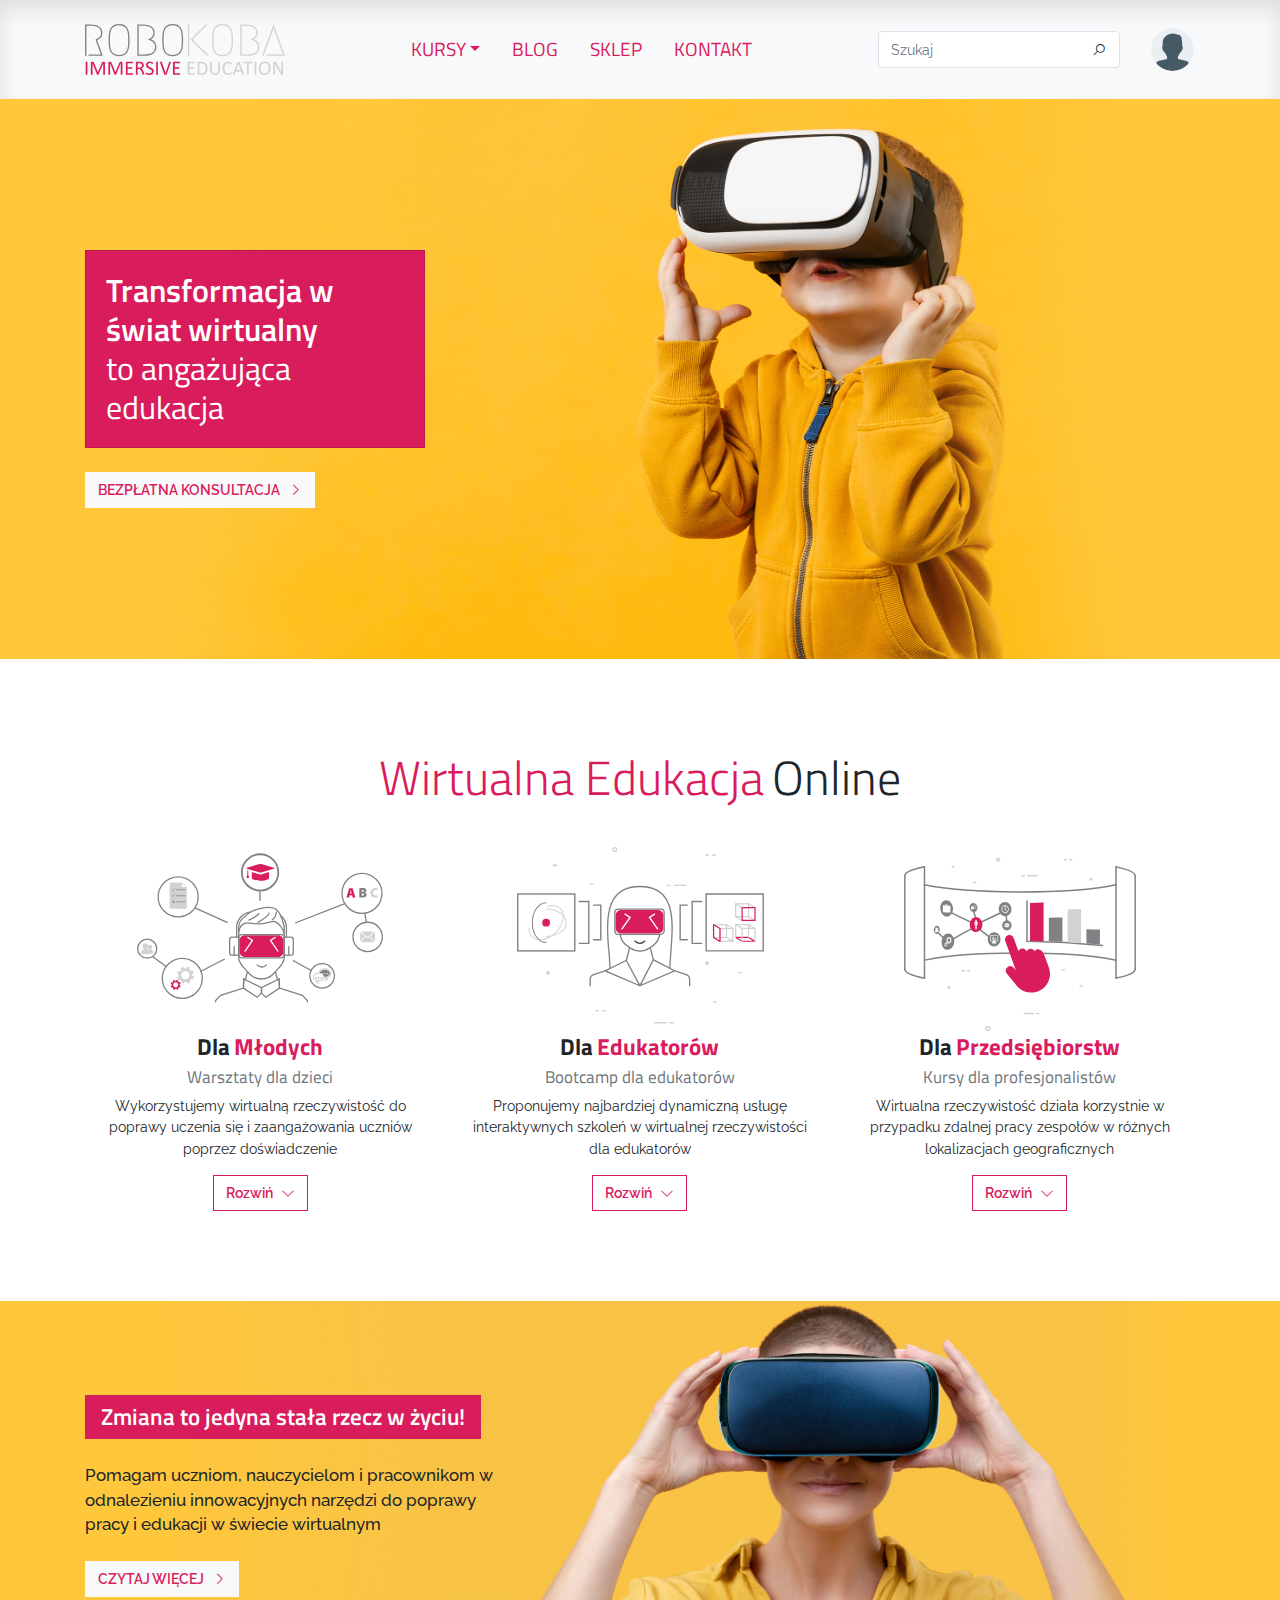
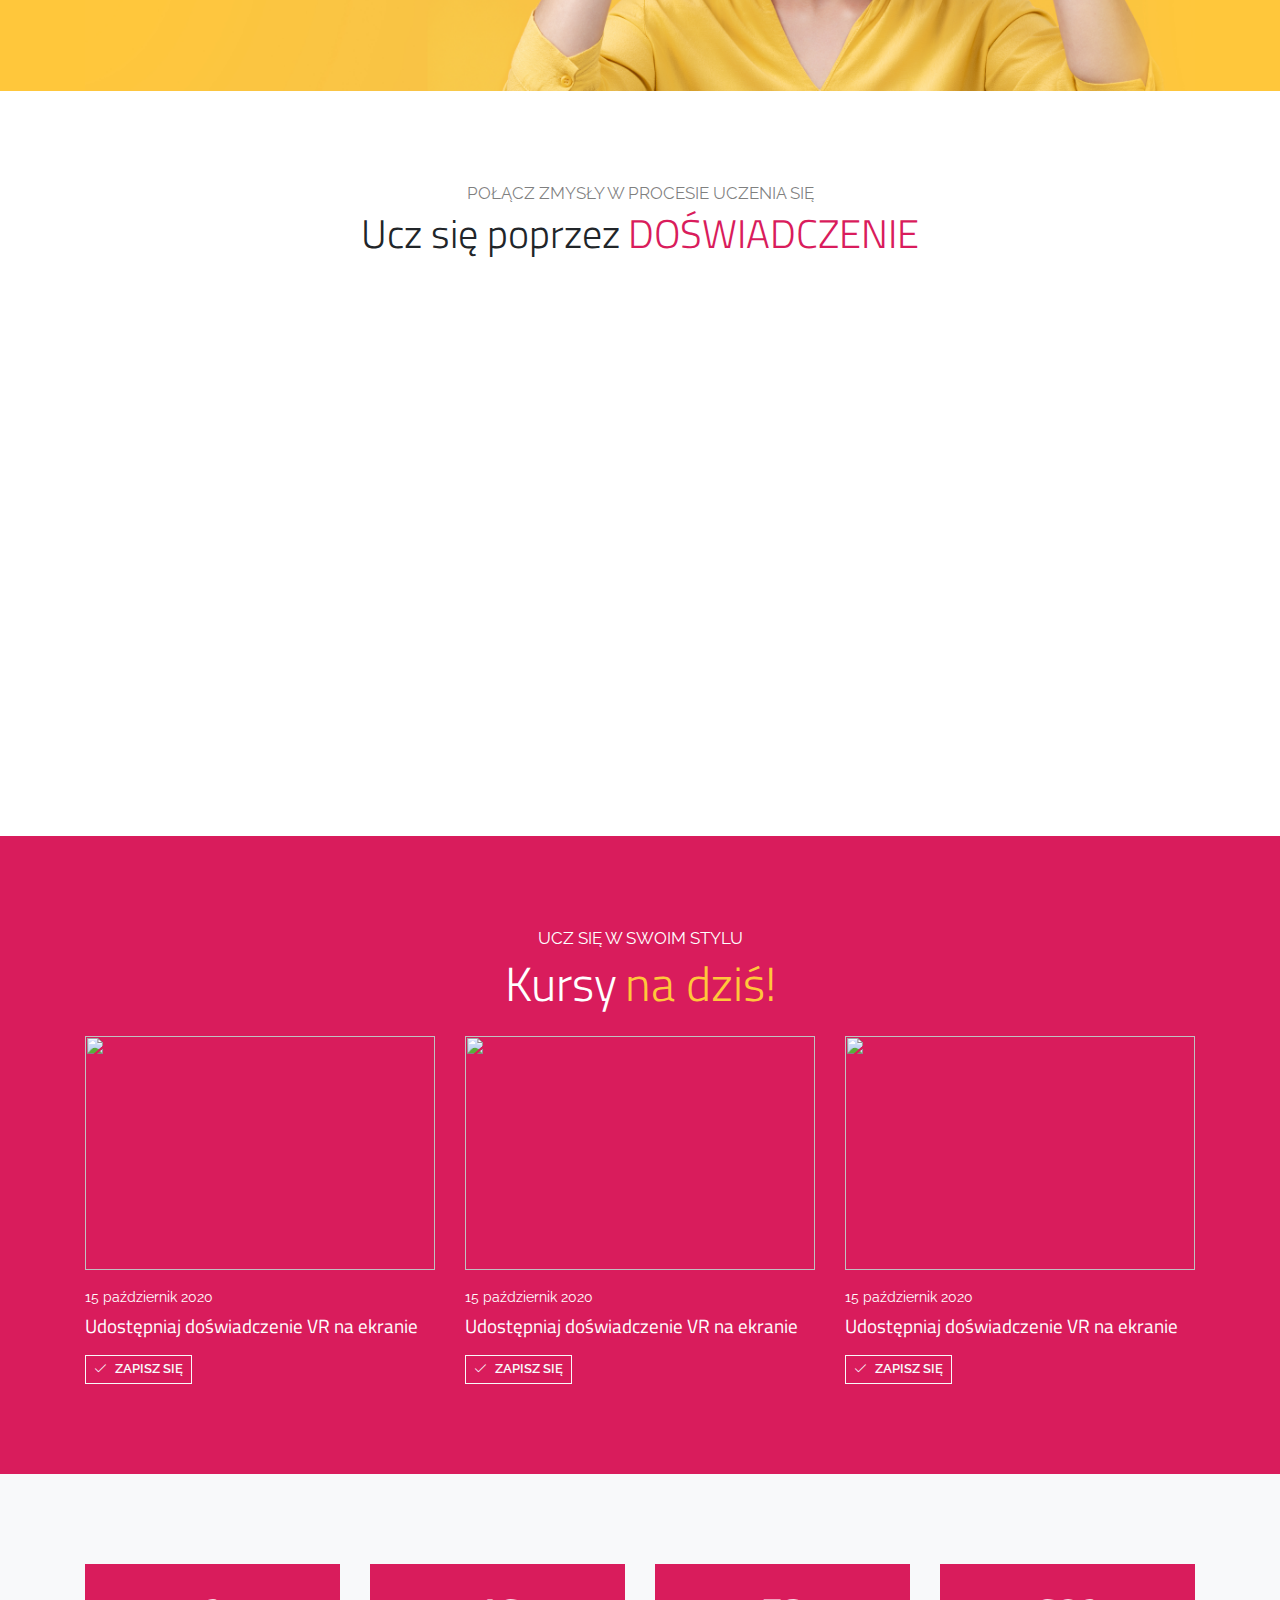
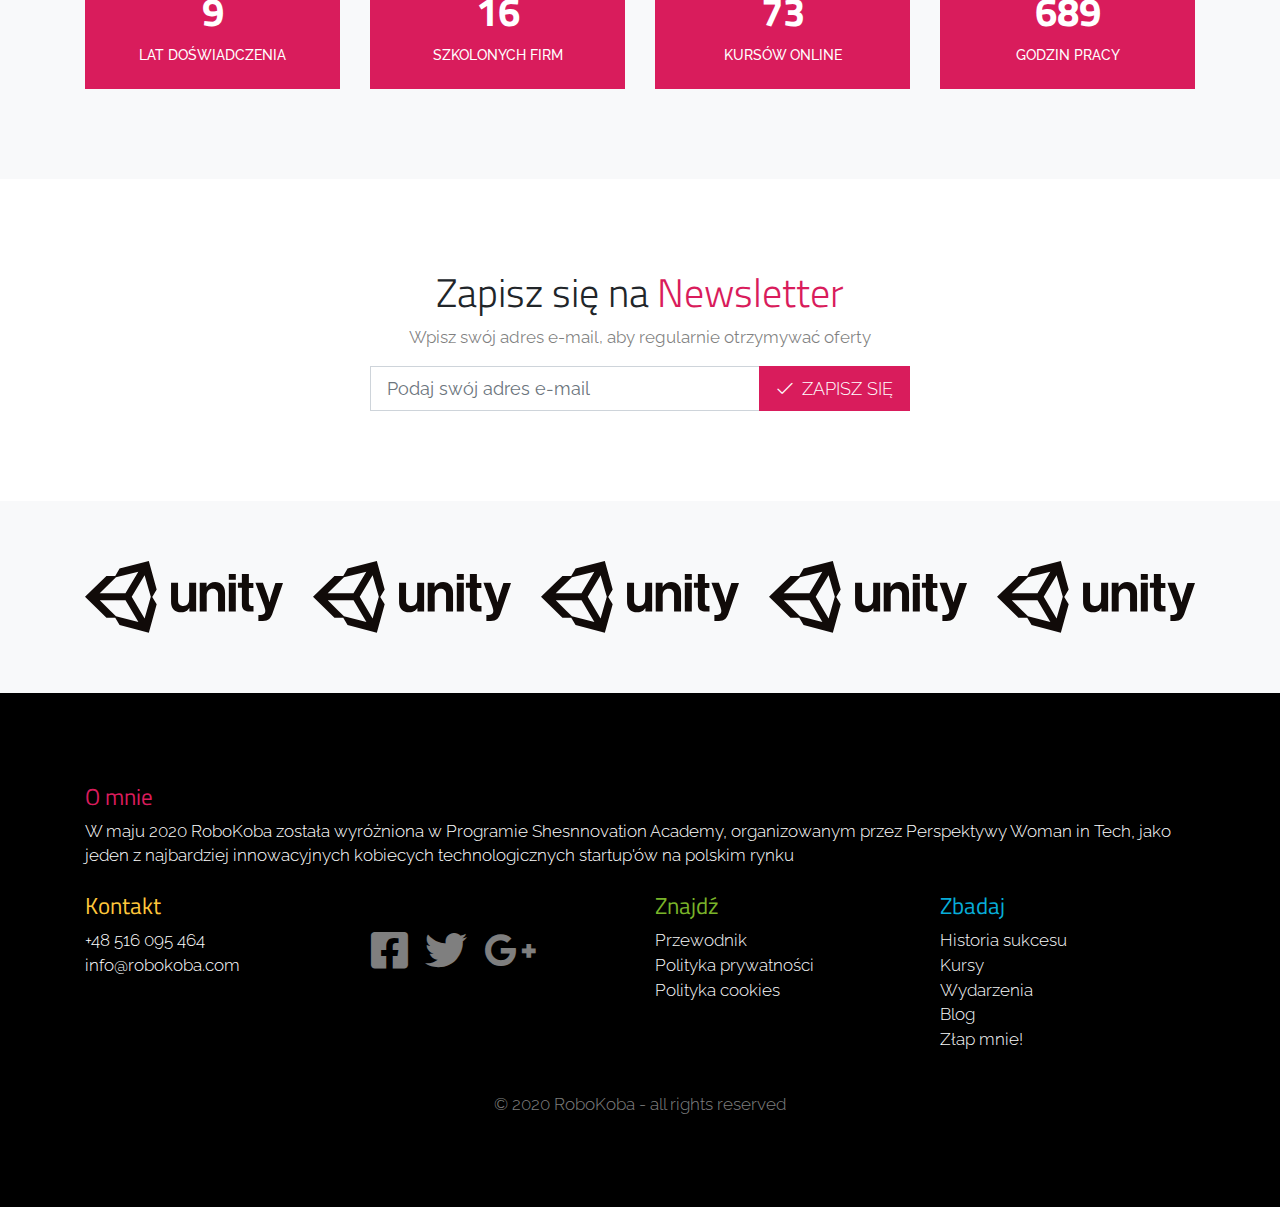
==== index.html @ be2b0169 "Update" ====
<!DOCTYPE html>
<html>

<head>
    <meta charset="utf-8">
    <meta name="viewport" content="width=device-width, initial-scale=1.0, shrink-to-fit=no">
    <title>Robo Koba</title>
    <link rel="stylesheet" href="assets/bootstrap/css/bootstrap.min.css">
    <link rel="stylesheet" href="https://fonts.googleapis.com/css?family=Raleway:100,100i,200,200i,300,300i,400,400i,500,500i,600,600i,700,700i,800,800i,900,900i&amp;subset=latin-ext">
    <link rel="stylesheet" href="https://fonts.googleapis.com/css?family=Titillium+Web:200,200i,300,300i,400,400i,600,600i,700,700i,900&amp;subset=latin-ext">
    <link rel="stylesheet" href="assets/fonts/fontawesome-all.min.css">
    <link rel="stylesheet" href="assets/fonts/line-awesome.min.css">
    <link rel="stylesheet" href="assets/css/styles.min.css">
</head>

<body>
    <div>
        <header>
            <div class="bg-light py-4" style="box-shadow: inset 0px 10px 20px 0px rgba(0,0,0,.1);">
                <div class="container">
                    <div class="row justify-content-between align-items-center">
                        <div class="col-auto"><a href="index.html"><img class="img-fluid width--200" src="assets/img/logo.svg"></a></div>
                        <div class="col-auto d-none d-lg-block">
                            <ul class="nav">
                                <li class="nav-item dropdown"><a class="dropdown-toggle nav-link text-uppercase h4 mb-0" data-toggle="dropdown" aria-expanded="false" href="#">Kursy</a>
                                    <div class="dropdown-menu" role="menu"><a class="dropdown-item" role="presentation" href="courses.html">Kursy online</a><a class="dropdown-item" role="presentation" href="events.html">Wydarzenia</a><a class="dropdown-item" role="presentation" href="page.html">Mentoring</a></div>
                                </li>
                                <li class="nav-item"><a class="nav-link text-uppercase h4 mb-0" href="blog.html">Blog</a></li>
                                <li class="nav-item"><a class="nav-link text-uppercase h4 mb-0" href="#">Sklep</a></li>
                                <li class="nav-item"><a class="nav-link text-uppercase h4 mb-0" href="page.html">Kontakt</a></li>
                            </ul>
                        </div>
                        <div class="col-auto d-none d-md-block">
                            <div class="d-flex align-items-center">
                                <form class="mr--30">
                                    <div class="input-group bg-white border rounded"><input class="form-control border-0 bg-transparent" type="text" placeholder="Szukaj">
                                        <div class="input-group-append"><button class="btn bg-transparent" type="button"><i class="la la-search"></i></button></div>
                                    </div>
                                </form><button class="btn p-0 ratio width--45 rounded-circle overflow-hidden" type="button"><span><img class="img-fluid" src="assets/img/icon-user-5.svg"></span></button></div>
                        </div>
                        <div class="col-auto d-lg-none"><button class="btn p-0" type="button"><i class="la la-bars" style="font-size: 32px;"></i></button></div>
                    </div>
                </div>
            </div>
        </header>
        <main>
            <div class="bg-warning">
                <div class="container">
                    <div class="d-flex align-items-center" id="bg__1" style="background: url(assets/img/AdobeStock_244798624.jpg) center / cover no-repeat;">
                        <div class="row w-100">
                            <div class="col-md-6 col-xl-4">
                                <div>
                                    <div class="card text-white bg-primary mb-4">
                                        <div class="card-body">
                                            <h1 class="d-flex flex-column card-title mb-0"><span class="font-weight--600">Transformacja w świat wirtualny</span><span class="font-weight--400">to angażująca edukacja</span></h1>
                                        </div>
                                    </div>
                                    <div><a class="btn btn-light text-uppercase text-primary font-weight--600" role="button" href="page.html"><span class="mr-2">BEZPŁATNA KONSULTACJA</span><i class="la la-angle-right"></i></a></div>
                                </div>
                            </div>
                        </div>
                    </div>
                </div>
            </div>
            <div class="py--90">
                <div class="container">
                    <h1 class="display-3 text-center mb-4"><span class="text-primary mr-2">Wirtualna Edukacja</span><span>Online</span></h1>
                    <div class="row justify-content-center">
                        <div class="col-sm-8 col-md-6 col-lg-4">
                            <div class="card border-0">
                                <div class="d-flex justify-content-center align-items-center"><img class="img-fluid width--270" src="assets/img/icon-youth.svg"></div>
                                <div class="card-body p-0">
                                    <h3 class="text-center card-title font-weight-bold"><span class="mr-1">Dla</span><span class="text-primary">Młodych</span></h3>
                                    <h5 class="text-center text-muted card-subtitle mb-2">Warsztaty dla dzieci</h5>
                                    <p class="text-center card-text">Wykorzystujemy wirtualną rzeczywistość do poprawy uczenia się i zaangażowania uczniów poprzez doświadczenie</p>
                                    <div class="d-flex justify-content-center"><a class="btn btn-outline-primary font-weight--600" role="button" href="page.html"><span class="mr-2">Rozwiń</span><i class="la la-angle-down"></i></a></div>
                                </div>
                            </div>
                        </div>
                        <div class="col-sm-8 col-md-6 col-lg-4">
                            <div class="card border-0">
                                <div class="d-flex justify-content-center align-items-center"><img class="img-fluid width--270" src="assets/img/icon-education.svg"></div>
                                <div class="card-body p-0">
                                    <h3 class="text-center card-title font-weight-bold"><span class="mr-1">Dla</span><span class="text-primary">Edukatorów</span></h3>
                                    <h5 class="text-center text-muted card-subtitle mb-2">Bootcamp dla edukatorów</h5>
                                    <p class="text-center card-text">Proponujemy najbardziej dynamiczną usługę interaktywnych szkoleń w wirtualnej rzeczywistości dla edukatorów</p>
                                    <div class="d-flex justify-content-center"><a class="btn btn-outline-primary font-weight--600" role="button" href="page.html"><span class="mr-2">Rozwiń</span><i class="la la-angle-down"></i></a></div>
                                </div>
                            </div>
                        </div>
                        <div class="col-sm-8 col-md-6 col-lg-4">
                            <div class="card border-0">
                                <div class="d-flex justify-content-center align-items-center"><img class="img-fluid width--270" src="assets/img/icon-business.svg"></div>
                                <div class="card-body p-0">
                                    <h3 class="text-center card-title font-weight-bold"><span class="mr-1">Dla</span><span class="text-primary">Przedsiębiorstw</span></h3>
                                    <h5 class="text-center text-muted card-subtitle mb-2">Kursy dla profesjonalistów</h5>
                                    <p class="text-center card-text">Wirtualna rzeczywistość działa korzystnie w przypadku zdalnej pracy zespołów w różnych lokalizacjach geograficznych</p>
                                    <div class="d-flex justify-content-center"><a class="btn btn-outline-primary font-weight--600" role="button" href="page.html"><span class="mr-2">Rozwiń</span><i class="la la-angle-down"></i></a></div>
                                </div>
                            </div>
                        </div>
                    </div>
                </div>
            </div>
            <div class="bg-warning">
                <div class="container">
                    <div class="d-flex align-items-center" id="bg__2" style="background: url(assets/img/AdobeStock_266136611.jpg) center / cover no-repeat;">
                        <div class="row w-100">
                            <div class="col-sm-8 col-md-6 col-xl-5">
                                <div class="d-flex flex-column justify-content-start">
                                    <h3 class="mb-4"><span class="text-white bg-primary d-inline-block font-weight--600 py-2 px-3">Zmiana to jedyna stała rzecz w życiu!</span></h3>
                                    <p class="lead mb-4 font-weight--500">Pomagam uczniom, nauczycielom i pracownikom w odnalezieniu innowacyjnych narzędzi do poprawy pracy i edukacji w świecie wirtualnym</p>
                                    <div><a class="btn btn-light text-uppercase text-primary font-weight--600" role="button" href="page.html"><span class="mr-2">CZYTAJ WIĘCEJ</span><i class="la la-angle-right"></i></a></div>
                                </div>
                            </div>
                        </div>
                    </div>
                </div>
            </div>
            <div class="py--90">
                <div class="container">
                    <p class="lead text-uppercase text-center text-black-50 font-weight-normal mb-1">Połącz zmysły w procesie uczenia się</p>
                    <h1 class="display-4 text-center d-flex d-md-inline-block flex-column mb-4 w-100"><span class="mr-2">Ucz się poprzez</span><span class="text-uppercase text-primary">doświadczenie</span></h1>
                    <div class="row justify-content-center">
                        <div class="col-lg-9">
                            <div class="ratio ratio-16-9">
                                <div><iframe allowfullscreen="" frameborder="0" src="https://www.youtube.com/embed/cmZ-4BsCoIA" width="1920" height="1080"></iframe></div>
                            </div>
                        </div>
                    </div>
                </div>
            </div>
            <div class="text-white bg-primary py--90">
                <div class="container">
                    <p class="lead text-uppercase text-center font-weight-normal mb-1">Ucz się w swoim stylu</p>
                    <h1 class="display-3 text-center mb-4"><span class="mr-2">Kursy</span><span class="text-warning">na dziś!</span></h1>
                    <div class="row justify-content-center">
                        <div class="col-sm-8 col-md-6 col-lg-4">
                            <div class="card bg-transparent border-0">
                                <div class="ratio ratio-3-2 mb-3">
                                    <div><img class="img-fluid" src="https://as2.ftcdn.net/jpg/02/02/72/99/500_F_202729919_CB8ozlzptLyM5YU0e9Z8zBAMeYzCT5oV.jpg"></div>
                                </div>
                                <div class="card-body p-0">
                                    <p class="card-text mb-2">15 październik 2020</p>
                                    <h4 class="card-title mb-3">Udostępniaj doświadczenie VR na ekranie</h4>
                                    <div><a class="btn btn-outline-light btn-sm text-uppercase font-weight--600" role="button" href="course.html"><i class="la la-check mr-2"></i><span>ZAPISZ SIĘ</span></a></div>
                                </div>
                            </div>
                        </div>
                        <div class="col-sm-8 col-md-6 col-lg-4">
                            <div class="card bg-transparent border-0">
                                <div class="ratio ratio-3-2 mb-3">
                                    <div><img class="img-fluid" src="https://as2.ftcdn.net/jpg/02/02/72/99/500_F_202729919_CB8ozlzptLyM5YU0e9Z8zBAMeYzCT5oV.jpg"></div>
                                </div>
                                <div class="card-body p-0">
                                    <p class="card-text mb-2">15 październik 2020</p>
                                    <h4 class="card-title mb-3">Udostępniaj doświadczenie VR na ekranie</h4>
                                    <div><a class="btn btn-outline-light btn-sm text-uppercase font-weight--600" role="button" href="course.html"><i class="la la-check mr-2"></i><span>ZAPISZ SIĘ</span></a></div>
                                </div>
                            </div>
                        </div>
                        <div class="col-sm-8 col-md-6 col-lg-4">
                            <div class="card bg-transparent border-0">
                                <div class="ratio ratio-3-2 mb-3">
                                    <div><img class="img-fluid" src="https://as2.ftcdn.net/jpg/02/02/72/99/500_F_202729919_CB8ozlzptLyM5YU0e9Z8zBAMeYzCT5oV.jpg"></div>
                                </div>
                                <div class="card-body p-0">
                                    <p class="card-text mb-2">15 październik 2020</p>
                                    <h4 class="card-title mb-3">Udostępniaj doświadczenie VR na ekranie</h4>
                                    <div><a class="btn btn-outline-light btn-sm text-uppercase font-weight--600" role="button" href="course.html"><i class="la la-check mr-2"></i><span>ZAPISZ SIĘ</span></a></div>
                                </div>
                            </div>
                        </div>
                    </div>
                </div>
            </div>
            <div class="text-uppercase bg-light py--90">
                <div class="container">
                    <div class="row align-items-baseline">
                        <div class="col-sm-6 col-lg-3">
                            <p class="bg-primary border-white d-flex flex-column align-items-center mb-0 p-4"><span class="text-white h1 display-4 font-weight-bold">9</span><span class="text-uppercase text-white font-weight--500">lat doświadczenia</span></p>
                        </div>
                        <div class="col-sm-6 col-lg-3">
                            <p class="bg-primary border-white d-flex flex-column align-items-center mb-0 p-4"><span class="text-white h1 display-4 font-weight-bold">16</span><span class="text-uppercase text-white font-weight--500">szkolonych firm</span></p>
                        </div>
                        <div class="col-sm-6 col-lg-3">
                            <p class="bg-primary border-white d-flex flex-column align-items-center mb-0 p-4"><span class="text-white h1 display-4 font-weight-bold">73</span><span class="text-uppercase text-white font-weight--500">kursów online</span></p>
                        </div>
                        <div class="col-sm-6 col-lg-3">
                            <p class="bg-primary border-white d-flex flex-column align-items-center mb-0 p-4"><span class="text-white h1 display-4 font-weight-bold">689</span><span class="text-uppercase text-white font-weight--500">godzin pracy</span></p>
                        </div>
                    </div>
                </div>
            </div>
            <div class="py--90">
                <div class="container">
                    <h1 class="display-4 text-center mb-2"><span class="mr-2">Zapisz się na</span><span class="text-primary">Newsletter</span></h1>
                    <p class="lead text-center text-black-50 font-weight-normal mb-3">Wpisz swój adres e-mail, aby regularnie otrzymywać oferty</p>
                    <div class="row justify-content-center">
                        <div class="col-md-8 col-lg-6">
                            <form class="form-inline">
                                <div class="input-group input-group-lg w-100"><input class="form-control" type="email" placeholder="Podaj swój adres e-mail">
                                    <div class="input-group-append"><a class="btn btn-primary btn-lg text-uppercase font-weight-light mb-0" role="button" href="course.html"><i class="la la-check mr-2"></i><span>Zapisz się</span></a></div>
                                </div>
                            </form>
                        </div>
                    </div>
                </div>
            </div>
            <div class="bg-light py--60">
                <div class="container">
                    <div class="row row-cols-xl-5 justify-content-center">
                        <div class="col-sm-6 col-md-4 col-lg-3"><img class="img-fluid" src="assets/img/logo-unity.svg"></div>
                        <div class="col-sm-6 col-md-4 col-lg-3"><img class="img-fluid" src="assets/img/logo-unity.svg"></div>
                        <div class="col-sm-6 col-md-4 col-lg-3"><img class="img-fluid" src="assets/img/logo-unity.svg"></div>
                        <div class="col-sm-6 col-md-4 col-lg-3"><img class="img-fluid" src="assets/img/logo-unity.svg"></div>
                        <div class="col-sm-6 col-md-4 col-lg-3"><img class="img-fluid" src="assets/img/logo-unity.svg"></div>
                    </div>
                </div>
            </div>
        </main>
        <footer>
            <div class="text-white py--90 bg--black">
                <div class="container">
                    <h3 class="text-primary">O mnie</h3>
                    <p class="lead mb-4">W maju 2020 RoboKoba została wyróżniona w Programie Shesnnovation Academy, organizowanym przez Perspektywy Woman in Tech, jako jeden z najbardziej innowacyjnych kobiecych technologicznych startup'ów na polskim rynku</p>
                    <div class="row mb-4">
                        <div class="col-lg-6">
                            <h3 class="text-warning">Kontakt</h3>
                            <div class="row">
                                <div class="col-sm-6">
                                    <ul class="list-unstyled lead">
                                        <li>+48 516 095 464</li>
                                        <li>info@robokoba.com</li>
                                    </ul>
                                </div>
                                <div class="col-sm-6">
                                    <div class="btn-group" role="group"><button class="btn text-white-50 p-0 mr-3" type="button"><i class="fab fa-facebook-square" style="font-size: 42px;height: 18px;"></i></button><button class="btn text-white-50 p-0 mr-3" type="button"><i class="fab fa-twitter" style="font-size: 42px;height: 18px;"></i></button>
                                        <button
                                            class="btn text-white-50 p-0 mr-3" type="button"><i class="fab fa-google-plus-g" style="font-size: 42px;height: 18px;"></i></button>
                                    </div>
                                </div>
                            </div>
                        </div>
                        <div class="col-sm-6 col-lg-3">
                            <h3 class="text-success">Znajdź</h3>
                            <ul class="list-unstyled lead">
                                <li><a class="text-light" href="page.html">Przewodnik</a></li>
                                <li><a class="text-light" href="page.html">Polityka prywatności</a></li>
                                <li><a class="text-light" href="page.html">Polityka cookies</a></li>
                            </ul>
                        </div>
                        <div class="col-sm-6 col-lg-3">
                            <h3 class="text-info">Zbadaj</h3>
                            <ul class="list-unstyled lead">
                                <li><a class="text-light" href="page.html">Historia sukcesu</a></li>
                                <li><a class="text-light" href="courses.html">Kursy</a></li>
                                <li><a class="text-light" href="events.html">Wydarzenia</a></li>
                                <li><a class="text-light" href="blog.html">Blog</a></li>
                                <li><a class="text-light" href="page.html">Złap mnie!</a></li>
                            </ul>
                        </div>
                    </div>
                    <p class="lead text-center text-white-50 mb-0">© 2020 RoboKoba - all rights reserved</p>
                </div>
            </div>
        </footer>
    </div>
    <script src="assets/js/jquery.min.js"></script>
    <script src="assets/bootstrap/js/bootstrap.min.js"></script>
    <script src="assets/js/script.min.js"></script>
</body>

</html>
---- assets/fonts/line-awesome.min.css ----
/*!
 *  Line Awesome 1.1.0 by @icons_8 - https://icons8.com/line-awesome
 *  License - https://icons8.com/good-boy-license/ (Font: SIL OFL 1.1, CSS: MIT License)
 *
 * Made with love by Icons8 [ https://icons8.com/ ] using FontCustom [ https://github.com/FontCustom/fontcustom ]
 *
 * Contacts:
 *    [ https://icons8.com/contact ]
 *
 * Follow Icon8 on
 *    Twitter [ https://twitter.com/icons_8 ]
 *    Facebook [ https://www.facebook.com/Icons8 ]
 *    Google+ [ https://plus.google.com/+Icons8 ]
 *    GitHub [ https://github.com/icons8 ]
 */.la,.la-stack{display:inline-block}.la-fw,.la-li{text-align:center}@font-face{font-family:LineAwesome;src:url(../fonts/line-awesome.eot?v=1.1.);src:url(../fonts/line-awesome.eot??v=1.1.#iefix) format("embedded-opentype"),url(../fonts/line-awesome.woff2?v=1.1.) format("woff2"),url(../fonts/line-awesome.woff?v=1.1.) format("woff"),url(../fonts/line-awesome.ttf?v=1.1.) format("truetype"),url(../fonts/line-awesome.svg?v=1.1.#fa) format("svg");font-weight:400;font-style:normal}@media screen and (-webkit-min-device-pixel-ratio:0){@font-face{font-family:LineAwesome;src:url(../fonts/line-awesome.svg?v=1.1.#fa) format("svg")}}.la{font:normal normal normal 16px/1 LineAwesome;font-size:inherit;text-decoration:inherit;text-rendering:optimizeLegibility;text-transform:none;-moz-osx-font-smoothing:grayscale;-webkit-font-smoothing:antialiased;font-smoothing:antialiased}.la-lg{font-size:1.33333333em;line-height:.75em;vertical-align:-15%}.la-2x{font-size:2em}.la-3x{font-size:3em}.la-4x{font-size:4em}.la-5x{font-size:5em}.la-fw{width:1.28571429em}.la-ul{padding-left:0;margin-left:2.14285714em;list-style-type:none}.la-ul>li{position:relative}.la-li{position:absolute;left:-2.14285714em;width:2.14285714em;top:.14285714em}.la-li.la-lg{left:-1.85714286em}.la-border{padding:.2em .25em .15em;border:.08em solid #eee;border-radius:.1em}.pull-right{float:right}.pull-left{float:left}.li.pull-left{margin-right:.3em}.li.pull-right{margin-left:.3em}.la-spin{-webkit-animation:fa-spin 2s infinite linear;animation:fa-spin 2s infinite linear}@-webkit-keyframes fa-spin{0%{-webkit-transform:rotate(0);transform:rotate(0)}100%{-webkit-transform:rotate(359deg);transform:rotate(359deg)}}@keyframes fa-spin{0%{-webkit-transform:rotate(0);transform:rotate(0)}100%{-webkit-transform:rotate(359deg);transform:rotate(359deg)}}.la-rotate-90{filter:progid:DXImageTransform.Microsoft.BasicImage(rotation=1);-webkit-transform:rotate(90deg);-ms-transform:rotate(90deg);transform:rotate(90deg)}.la-rotate-180{filter:progid:DXImageTransform.Microsoft.BasicImage(rotation=2);-webkit-transform:rotate(180deg);-ms-transform:rotate(180deg);transform:rotate(180deg)}.la-rotate-270{filter:progid:DXImageTransform.Microsoft.BasicImage(rotation=3);-webkit-transform:rotate(270deg);-ms-transform:rotate(270deg);transform:rotate(270deg)}.la-flip-horizontal{filter:progid:DXImageTransform.Microsoft.BasicImage(rotation=0, mirror=1);-webkit-transform:scale(-1,1);-ms-transform:scale(-1,1);transform:scale(-1,1)}.la-flip-vertical{filter:progid:DXImageTransform.Microsoft.BasicImage(rotation=2, mirror=1);-webkit-transform:scale(1,-1);-ms-transform:scale(1,-1);transform:scale(1,-1)}:root .la-flip-horizontal,:root .la-flip-vertical,:root .la-rotate-180,:root .la-rotate-270,:root .la-rotate-90{filter:none}.la-stack{position:relative;width:2em;height:2em;line-height:2em;vertical-align:middle}.la-stack-1x,.la-stack-2x{position:absolute;left:0;width:100%;text-align:center}.la-stack-1x{line-height:inherit}.la-stack-2x{font-size:2em}.la-inverse{color:#fff}.la-500px:before{content:"\f100"}.la-adjust:before{content:"\f101"}.la-adn:before{content:"\f102"}.la-align-center:before{content:"\f103"}.la-align-justify:before{content:"\f104"}.la-align-left:before{content:"\f105"}.la-align-right:before{content:"\f106"}.la-amazon:before{content:"\f107"}.la-ambulance:before{content:"\f108"}.la-anchor:before{content:"\f109"}.la-android:before{content:"\f10a"}.la-angellist:before{content:"\f10b"}.la-angle-double-down:before{content:"\f10c"}.la-angle-double-left:before{content:"\f10d"}.la-angle-double-right:before{content:"\f10e"}.la-angle-double-up:before{content:"\f10f"}.la-angle-down:before{content:"\f110"}.la-angle-left:before{content:"\f111"}.la-angle-right:before{content:"\f112"}.la-angle-up:before{content:"\f113"}.la-apple:before{content:"\f114"}.la-archive:before{content:"\f115"}.la-area-chart:before{content:"\f116"}.la-arrow-circle-down:before{content:"\f117"}.la-arrow-circle-left:before{content:"\f118"}.la-arrow-circle-o-down:before{content:"\f119"}.la-arrow-circle-o-left:before{content:"\f11a"}.la-arrow-circle-o-right:before{content:"\f11b"}.la-arrow-circle-o-up:before{content:"\f11c"}.la-arrow-circle-right:before{content:"\f11d"}.la-arrow-circle-up:before{content:"\f11e"}.la-arrow-down:before{content:"\f11f"}.la-arrow-left:before{content:"\f120"}.la-arrow-right:before{content:"\f121"}.la-arrow-up:before{content:"\f122"}.la-arrows:before{content:"\f123"}.la-arrows-alt:before{content:"\f124"}.la-arrows-h:before{content:"\f125"}.la-arrows-v:before{content:"\f126"}.la-asterisk:before{content:"\f127"}.la-at:before{content:"\f128"}.la-automobile:before{content:"\f129"}.la-backward:before{content:"\f12a"}.la-balance-scale:before{content:"\f12b"}.la-ban:before{content:"\f12c"}.la-bank:before{content:"\f12d"}.la-bar-chart:before{content:"\f12e"}.la-bar-chart-o:before{content:"\f12f"}.la-barcode:before{content:"\f130"}.la-bars:before{content:"\f131"}.la-battery-0:before{content:"\f132"}.la-battery-1:before{content:"\f133"}.la-battery-2:before{content:"\f134"}.la-battery-3:before{content:"\f135"}.la-battery-4:before{content:"\f136"}.la-battery-empty:before{content:"\f137"}.la-battery-full:before{content:"\f138"}.la-battery-half:before{content:"\f139"}.la-battery-quarter:before{content:"\f13a"}.la-battery-three-quarters:before{content:"\f13b"}.la-bed:before{content:"\f13c"}.la-beer:before{content:"\f13d"}.la-behance:before{content:"\f13e"}.la-behance-square:before{content:"\f13f"}.la-bell:before{content:"\f140"}.la-bell-o:before{content:"\f141"}.la-bell-slash:before{content:"\f142"}.la-bell-slash-o:before{content:"\f143"}.la-bicycle:before{content:"\f144"}.la-binoculars:before{content:"\f145"}.la-birthday-cake:before{content:"\f146"}.la-bitbucket:before{content:"\f147"}.la-bitbucket-square:before{content:"\f148"}.la-bitcoin:before{content:"\f149"}.la-black-tie:before{content:"\f14a"}.la-bold:before{content:"\f14b"}.la-bolt:before{content:"\f14c"}.la-bomb:before{content:"\f14d"}.la-book:before{content:"\f14e"}.la-bookmark:before{content:"\f14f"}.la-bookmark-o:before{content:"\f150"}.la-briefcase:before{content:"\f151"}.la-btc:before{content:"\f152"}.la-bug:before{content:"\f153"}.la-building:before{content:"\f154"}.la-building-o:before{content:"\f155"}.la-bullhorn:before{content:"\f156"}.la-bullseye:before{content:"\f157"}.la-bus:before{content:"\f158"}.la-buysellads:before{content:"\f159"}.la-cab:before{content:"\f15a"}.la-calculator:before{content:"\f15b"}.la-calendar:before{content:"\f15c"}.la-calendar-check-o:before{content:"\f15d"}.la-calendar-minus-o:before{content:"\f15e"}.la-calendar-o:before{content:"\f15f"}.la-calendar-plus-o:before{content:"\f160"}.la-calendar-times-o:before{content:"\f161"}.la-camera:before{content:"\f162"}.la-camera-retro:before{content:"\f163"}.la-car:before{content:"\f164"}.la-caret-down:before{content:"\f165"}.la-caret-left:before{content:"\f166"}.la-caret-right:before{content:"\f167"}.la-caret-square-o-down:before,.la-toggle-down:before{content:"\f168"}.la-caret-square-o-left:before,.la-toggle-left:before{content:"\f169"}.la-caret-square-o-right:before,.la-toggle-right:before{content:"\f16a"}.la-caret-square-o-up:before,.la-toggle-up:before{content:"\f16b"}.la-caret-up:before{content:"\f16c"}.la-cart-arrow-down:before{content:"\f16d"}.la-cart-plus:before{content:"\f16e"}.la-cc:before{content:"\f16f"}.la-cc-amex:before{content:"\f170"}.la-cc-diners-club:before{content:"\f171"}.la-cc-discover:before{content:"\f172"}.la-cc-jcb:before{content:"\f173"}.la-cc-mastercard:before{content:"\f174"}.la-cc-paypal:before{content:"\f175"}.la-cc-stripe:before{content:"\f176"}.la-cc-visa:before{content:"\f177"}.la-certificate:before{content:"\f178"}.la-chain:before{content:"\f179"}.la-chain-broken:before{content:"\f17a"}.la-check:before{content:"\f17b"}.la-check-circle:before{content:"\f17c"}.la-check-circle-o:before{content:"\f17d"}.la-check-square:before{content:"\f17e"}.la-check-square-o:before{content:"\f17f"}.la-chevron-circle-down:before{content:"\f180"}.la-chevron-circle-left:before{content:"\f181"}.la-chevron-circle-right:before{content:"\f182"}.la-chevron-circle-up:before{content:"\f183"}.la-chevron-down:before{content:"\f184"}.la-chevron-left:before{content:"\f185"}.la-chevron-right:before{content:"\f186"}.la-chevron-up:before{content:"\f187"}.la-child:before{content:"\f188"}.la-chrome:before{content:"\f189"}.la-circle:before{content:"\f18a"}.la-circle-o:before{content:"\f18b"}.la-circle-o-notch:before{content:"\f18c"}.la-circle-thin:before{content:"\f18d"}.la-clipboard:before{content:"\f18e"}.la-clock-o:before{content:"\f18f"}.la-clone:before{content:"\f190"}.la-close:before{content:"\f191"}.la-cloud:before{content:"\f192"}.la-cloud-download:before{content:"\f193"}.la-cloud-upload:before{content:"\f194"}.la-cny:before{content:"\f195"}.la-code:before{content:"\f196"}.la-code-fork:before{content:"\f197"}.la-codepen:before{content:"\f198"}.la-coffee:before{content:"\f199"}.la-cog:before{content:"\f19a"}.la-cogs:before{content:"\f19b"}.la-columns:before{content:"\f19c"}.la-comment:before{content:"\f19d"}.la-comment-o:before{content:"\f19e"}.la-commenting:before{content:"\f19f"}.la-commenting-o:before{content:"\f1a0"}.la-comments:before{content:"\f1a1"}.la-comments-o:before{content:"\f1a2"}.la-compass:before{content:"\f1a3"}.la-compress:before{content:"\f1a4"}.la-connectdevelop:before{content:"\f1a5"}.la-contao:before{content:"\f1a6"}.la-copy:before{content:"\f1a7"}.la-copyright:before{content:"\f1a8"}.la-creative-commons:before{content:"\f1a9"}.la-credit-card:before{content:"\f1aa"}.la-crop:before{content:"\f1ab"}.la-crosshairs:before{content:"\f1ac"}.la-css3:before{content:"\f1ad"}.la-cube:before{content:"\f1ae"}.la-cubes:before{content:"\f1af"}.la-cut:before{content:"\f1b0"}.la-cutlery:before{content:"\f1b1"}.la-dashboard:before{content:"\f1b2"}.la-dashcube:before{content:"\f1b3"}.la-database:before{content:"\f1b4"}.la-dedent:before{content:"\f1b5"}.la-delicious:before{content:"\f1b6"}.la-desktop:before{content:"\f1b7"}.la-deviantart:before{content:"\f1b8"}.la-diamond:before{content:"\f1b9"}.la-digg:before{content:"\f1ba"}.la-dollar:before{content:"\f1bb"}.la-dot-circle-o:before{content:"\f1bc"}.la-download:before{content:"\f1bd"}.la-dribbble:before{content:"\f1be"}.la-dropbox:before{content:"\f1bf"}.la-drupal:before{content:"\f1c0"}.la-edit:before{content:"\f1c1"}.la-eject:before{content:"\f1c2"}.la-ellipsis-h:before{content:"\f1c3"}.la-ellipsis-v:before{content:"\f1c4"}.la-empire:before,.la-ge:before{content:"\f1c5"}.la-envelope:before{content:"\f1c6"}.la-envelope-o:before{content:"\f1c7"}.la-envelope-square:before{content:"\f1c8"}.la-eraser:before{content:"\f1c9"}.la-eur:before{content:"\f1ca"}.la-euro:before{content:"\f1cb"}.la-exchange:before{content:"\f1cc"}.la-exclamation:before{content:"\f1cd"}.la-exclamation-circle:before{content:"\f1ce"}.la-exclamation-triangle:before{content:"\f1cf"}.la-expand:before{content:"\f1d0"}.la-expeditedssl:before{content:"\f1d1"}.la-external-link:before{content:"\f1d2"}.la-external-link-square:before{content:"\f1d3"}.la-eye:before{content:"\f1d4"}.la-eye-slash:before{content:"\f1d5"}.la-eyedropper:before{content:"\f1d6"}.la-facebook-f:before,.la-facebook:before{content:"\f1d7"}.la-facebook-official:before{content:"\f1d8"}.la-facebook-square:before{content:"\f1d9"}.la-fast-backward:before{content:"\f1da"}.la-fast-forward:before{content:"\f1db"}.la-fax:before{content:"\f1dc"}.la-female:before{content:"\f1dd"}.la-fighter-jet:before{content:"\f1de"}.la-file:before{content:"\f1df"}.la-file-archive-o:before{content:"\f1e0"}.la-file-audio-o:before{content:"\f1e1"}.la-file-code-o:before{content:"\f1e2"}.la-file-excel-o:before{content:"\f1e3"}.la-file-image-o:before{content:"\f1e4"}.la-file-movie-o:before{content:"\f1e5"}.la-file-o:before{content:"\f1e6"}.la-file-pdf-o:before{content:"\f1e7"}.la-file-photo-o:before{content:"\f1e8"}.la-file-picture-o:before{content:"\f1e9"}.la-file-powerpoint-o:before{content:"\f1ea"}.la-file-sound-o:before{content:"\f1eb"}.la-file-text:before{content:"\f1ec"}.la-file-text-o:before{content:"\f1ed"}.la-file-video-o:before{content:"\f1ee"}.la-file-word-o:before{content:"\f1ef"}.la-file-zip-o:before{content:"\f1f0"}.la-files-o:before{content:"\f1f1"}.la-film:before{content:"\f1f2"}.la-filter:before{content:"\f1f3"}.la-fire:before{content:"\f1f4"}.la-fire-extinguisher:before{content:"\f1f5"}.la-firefox:before{content:"\f1f6"}.la-flag:before{content:"\f1f7"}.la-flag-checkered:before{content:"\f1f8"}.la-flag-o:before{content:"\f1f9"}.la-flash:before{content:"\f1fa"}.la-flask:before{content:"\f1fb"}.la-flickr:before{content:"\f1fc"}.la-floppy-o:before{content:"\f1fd"}.la-folder:before{content:"\f1fe"}.la-folder-o:before{content:"\f1ff"}.la-folder-open:before{content:"\f200"}.la-folder-open-o:before{content:"\f201"}.la-font:before{content:"\f202"}.la-fonticons:before{content:"\f203"}.la-forumbee:before{content:"\f204"}.la-forward:before{content:"\f205"}.la-foursquare:before{content:"\f206"}.la-frown-o:before{content:"\f207"}.la-futbol-o:before,.la-soccer-ball-o:before{content:"\f208"}.la-gamepad:before{content:"\f209"}.la-gavel:before{content:"\f20a"}.la-gbp:before{content:"\f20b"}.la-gear:before{content:"\f20c"}.la-gears:before{content:"\f20d"}.la-genderless:before{content:"\f20e"}.la-get-pocket:before{content:"\f20f"}.la-gg:before{content:"\f210"}.la-gg-circle:before{content:"\f211"}.la-gift:before{content:"\f212"}.la-git:before{content:"\f213"}.la-git-square:before{content:"\f214"}.la-github:before{content:"\f215"}.la-github-alt:before{content:"\f216"}.la-github-square:before{content:"\f217"}.la-glass:before{content:"\f218"}.la-globe:before{content:"\f219"}.la-google:before{content:"\f21a"}.la-google-plus:before{content:"\f21b"}.la-google-plus-square:before{content:"\f21c"}.la-google-wallet:before{content:"\f21d"}.la-graduation-cap:before{content:"\f21e"}.la-gittip:before,.la-gratipay:before{content:"\f21f"}.la-group:before{content:"\f220"}.la-h-square:before{content:"\f221"}.la-hacker-news:before{content:"\f222"}.la-hand-grab-o:before{content:"\f223"}.la-hand-lizard-o:before{content:"\f224"}.la-hand-o-down:before{content:"\f225"}.la-hand-o-left:before{content:"\f226"}.la-hand-o-right:before{content:"\f227"}.la-hand-o-up:before{content:"\f228"}.la-hand-paper-o:before{content:"\f229"}.la-hand-peace-o:before{content:"\f22a"}.la-hand-pointer-o:before{content:"\f22b"}.la-hand-rock-o:before{content:"\f22c"}.la-hand-scissors-o:before{content:"\f22d"}.la-hand-spock-o:before{content:"\f22e"}.la-hand-stop-o:before{content:"\f22f"}.la-hdd-o:before{content:"\f230"}.la-header:before{content:"\f231"}.la-headphones:before{content:"\f232"}.la-heart:before{content:"\f233"}.la-heart-o:before{content:"\f234"}.la-heartbeat:before{content:"\f235"}.la-history:before{content:"\f236"}.la-home:before{content:"\f237"}.la-hospital-o:before{content:"\f238"}.la-hotel:before{content:"\f239"}.la-hourglass:before{content:"\f23a"}.la-hourglass-1:before{content:"\f23b"}.la-hourglass-2:before{content:"\f23c"}.la-hourglass-3:before{content:"\f23d"}.la-hourglass-end:before{content:"\f23e"}.la-hourglass-half:before{content:"\f23f"}.la-hourglass-o:before{content:"\f240"}.la-hourglass-start:before{content:"\f241"}.la-houzz:before{content:"\f242"}.la-html5:before{content:"\f243"}.la-i-cursor:before{content:"\f244"}.la-ils:before{content:"\f245"}.la-image:before{content:"\f246"}.la-inbox:before{content:"\f247"}.la-indent:before{content:"\f248"}.la-industry:before{content:"\f249"}.la-info:before{content:"\f24a"}.la-info-circle:before{content:"\f24b"}.la-inr:before{content:"\f24c"}.la-instagram:before{content:"\f24d"}.la-institution:before{content:"\f24e"}.la-internet-explorer:before{content:"\f24f"}.la-ioxhost:before{content:"\f250"}.la-italic:before{content:"\f251"}.la-joomla:before{content:"\f252"}.la-jpy:before{content:"\f253"}.la-jsfiddle:before{content:"\f254"}.la-key:before{content:"\f255"}.la-keyboard-o:before{content:"\f256"}.la-krw:before{content:"\f257"}.la-language:before{content:"\f258"}.la-laptop:before{content:"\f259"}.la-lastfm:before{content:"\f25a"}.la-lastfm-square:before{content:"\f25b"}.la-leaf:before{content:"\f25c"}.la-leanpub:before{content:"\f25d"}.la-legal:before{content:"\f25e"}.la-lemon-o:before{content:"\f25f"}.la-level-down:before{content:"\f260"}.la-level-up:before{content:"\f261"}.la-life-bouy:before{content:"\f262"}.la-life-buoy:before{content:"\f263"}.la-life-ring:before,.la-support:before{content:"\f264"}.la-life-saver:before{content:"\f265"}.la-lightbulb-o:before{content:"\f266"}.la-line-chart:before{content:"\f267"}.la-link:before{content:"\f268"}.la-linkedin:before{content:"\f269"}.la-linkedin-square:before{content:"\f26a"}.la-linux:before{content:"\f26b"}.la-list:before{content:"\f26c"}.la-list-alt:before{content:"\f26d"}.la-list-ol:before{content:"\f26e"}.la-list-ul:before{content:"\f26f"}.la-location-arrow:before{content:"\f270"}.la-lock:before{content:"\f271"}.la-long-arrow-down:before{content:"\f272"}.la-long-arrow-left:before{content:"\f273"}.la-long-arrow-right:before{content:"\f274"}.la-long-arrow-up:before{content:"\f275"}.la-magic:before{content:"\f276"}.la-magnet:before{content:"\f277"}.la-mail-forward:before{content:"\f278"}.la-mail-reply:before{content:"\f279"}.la-mail-reply-all:before{content:"\f27a"}.la-male:before{content:"\f27b"}.la-map:before{content:"\f27c"}.la-map-marker:before{content:"\f27d"}.la-map-o:before{content:"\f27e"}.la-map-pin:before{content:"\f27f"}.la-map-signs:before{content:"\f280"}.la-mars:before{content:"\f281"}.la-mars-double:before{content:"\f282"}.la-mars-stroke:before{content:"\f283"}.la-mars-stroke-h:before{content:"\f284"}.la-mars-stroke-v:before{content:"\f285"}.la-maxcdn:before{content:"\f286"}.la-meanpath:before{content:"\f287"}.la-medium:before{content:"\f288"}.la-medkit:before{content:"\f289"}.la-meh-o:before{content:"\f28a"}.la-mercury:before{content:"\f28b"}.la-microphone:before{content:"\f28c"}.la-microphone-slash:before{content:"\f28d"}.la-minus:before{content:"\f28e"}.la-minus-circle:before{content:"\f28f"}.la-minus-square:before{content:"\f290"}.la-minus-square-o:before{content:"\f291"}.la-mobile:before{content:"\f292"}.la-mobile-phone:before{content:"\f293"}.la-money:before{content:"\f294"}.la-moon-o:before{content:"\f295"}.la-mortar-board:before{content:"\f296"}.la-motorcycle:before{content:"\f297"}.la-mouse-pointer:before{content:"\f298"}.la-music:before{content:"\f299"}.la-navicon:before{content:"\f29a"}.la-neuter:before{content:"\f29b"}.la-newspaper-o:before{content:"\f29c"}.la-object-group:before{content:"\f29d"}.la-object-ungroup:before{content:"\f29e"}.la-odnoklassniki:before{content:"\f29f"}.la-odnoklassniki-square:before{content:"\f2a0"}.la-opencart:before{content:"\f2a1"}.la-openid:before{content:"\f2a2"}.la-opera:before{content:"\f2a3"}.la-optin-monster:before{content:"\f2a4"}.la-outdent:before{content:"\f2a5"}.la-pagelines:before{content:"\f2a6"}.la-paint-brush:before{content:"\f2a7"}.la-paper-plane:before,.la-send:before{content:"\f2a8"}.la-paper-plane-o:before,.la-send-o:before{content:"\f2a9"}.la-paperclip:before{content:"\f2aa"}.la-paragraph:before{content:"\f2ab"}.la-paste:before{content:"\f2ac"}.la-pause:before{content:"\f2ad"}.la-paw:before{content:"\f2ae"}.la-paypal:before{content:"\f2af"}.la-pencil:before{content:"\f2b0"}.la-pencil-square:before{content:"\f2b1"}.la-pencil-square-o:before{content:"\f2b2"}.la-phone:before{content:"\f2b3"}.la-phone-square:before{content:"\f2b4"}.la-photo:before{content:"\f2b5"}.la-picture-o:before{content:"\f2b6"}.la-pie-chart:before{content:"\f2b7"}.la-pied-piper:before{content:"\f2b8"}.la-pied-piper-alt:before{content:"\f2b9"}.la-pinterest:before{content:"\f2ba"}.la-pinterest-p:before{content:"\f2bb"}.la-pinterest-square:before{content:"\f2bc"}.la-plane:before{content:"\f2bd"}.la-play:before{content:"\f2be"}.la-play-circle:before{content:"\f2bf"}.la-play-circle-o:before{content:"\f2c0"}.la-plug:before{content:"\f2c1"}.la-plus:before{content:"\f2c2"}.la-plus-circle:before{content:"\f2c3"}.la-plus-square:before{content:"\f2c4"}.la-plus-square-o:before{content:"\f2c5"}.la-power-off:before{content:"\f2c6"}.la-print:before{content:"\f2c7"}.la-puzzle-piece:before{content:"\f2c8"}.la-qq:before{content:"\f2c9"}.la-qrcode:before{content:"\f2ca"}.la-question:before{content:"\f2cb"}.la-question-circle:before{content:"\f2cc"}.la-quote-left:before{content:"\f2cd"}.la-quote-right:before{content:"\f2ce"}.la-ra:before{content:"\f2cf"}.la-random:before{content:"\f2d0"}.la-rebel:before{content:"\f2d1"}.la-recycle:before{content:"\f2d2"}.la-reddit:before{content:"\f2d3"}.la-reddit-square:before{content:"\f2d4"}.la-refresh:before{content:"\f2d5"}.la-registered:before{content:"\f2d6"}.la-renren:before{content:"\f2d7"}.la-reorder:before{content:"\f2d8"}.la-repeat:before{content:"\f2d9"}.la-reply:before{content:"\f2da"}.la-reply-all:before{content:"\f2db"}.la-retweet:before{content:"\f2dc"}.la-rmb:before{content:"\f2dd"}.la-road:before{content:"\f2de"}.la-rocket:before{content:"\f2df"}.la-rotate-left:before{content:"\f2e0"}.la-rotate-right:before{content:"\f2e1"}.la-rouble:before{content:"\f2e2"}.la-feed:before,.la-rss:before{content:"\f2e3"}.la-rss-square:before{content:"\f2e4"}.la-rub:before{content:"\f2e5"}.la-ruble:before{content:"\f2e6"}.la-rupee:before{content:"\f2e7"}.la-safari:before{content:"\f2e8"}.la-save:before{content:"\f2e9"}.la-scissors:before{content:"\f2ea"}.la-search:before{content:"\f2eb"}.la-search-minus:before{content:"\f2ec"}.la-search-plus:before{content:"\f2ed"}.la-sellsy:before{content:"\f2ee"}.la-server:before{content:"\f2ef"}.la-share:before{content:"\f2f0"}.la-share-alt:before{content:"\f2f1"}.la-share-alt-square:before{content:"\f2f2"}.la-share-square:before{content:"\f2f3"}.la-share-square-o:before{content:"\f2f4"}.la-shekel:before{content:"\f2f5"}.la-sheqel:before{content:"\f2f6"}.la-shield:before{content:"\f2f7"}.la-ship:before{content:"\f2f8"}.la-shirtsinbulk:before{content:"\f2f9"}.la-shopping-cart:before{content:"\f2fa"}.la-sign-in:before{content:"\f2fb"}.la-sign-out:before{content:"\f2fc"}.la-signal:before{content:"\f2fd"}.la-simplybuilt:before{content:"\f2fe"}.la-sitemap:before{content:"\f2ff"}.la-skyatlas:before{content:"\f300"}.la-skype:before{content:"\f301"}.la-slack:before{content:"\f302"}.la-sliders:before{content:"\f303"}.la-slideshare:before{content:"\f304"}.la-smile-o:before{content:"\f305"}.la-sort:before,.la-unsorted:before{content:"\f306"}.la-sort-alpha-asc:before{content:"\f307"}.la-sort-alpha-desc:before{content:"\f308"}.la-sort-amount-asc:before{content:"\f309"}.la-sort-amount-desc:before{content:"\f30a"}.la-sort-asc:before,.la-sort-up:before{content:"\f30b"}.la-sort-desc:before,.la-sort-down:before{content:"\f30c"}.la-sort-numeric-asc:before{content:"\f30d"}.la-sort-numeric-desc:before{content:"\f30e"}.la-soundcloud:before{content:"\f30f"}.la-space-shuttle:before{content:"\f310"}.la-spinner:before{content:"\f311"}.la-spoon:before{content:"\f312"}.la-spotify:before{content:"\f313"}.la-square:before{content:"\f314"}.la-square-o:before{content:"\f315"}.la-stack-exchange:before{content:"\f316"}.la-stack-overflow:before{content:"\f317"}.la-star:before{content:"\f318"}.la-star-half:before{content:"\f319"}.la-star-half-empty:before,.la-star-half-full:before,.la-star-half-o:before{content:"\f31a"}.la-star-o:before{content:"\f31b"}.la-steam:before{content:"\f31c"}.la-steam-square:before{content:"\f31d"}.la-step-backward:before{content:"\f31e"}.la-step-forward:before{content:"\f31f"}.la-stethoscope:before{content:"\f320"}.la-sticky-note:before{content:"\f321"}.la-sticky-note-o:before{content:"\f322"}.la-stop:before{content:"\f323"}.la-street-view:before{content:"\f324"}.la-strikethrough:before{content:"\f325"}.la-stumbleupon:before{content:"\f326"}.la-stumbleupon-circle:before{content:"\f327"}.la-subscript:before{content:"\f328"}.la-subway:before{content:"\f329"}.la-suitcase:before{content:"\f32a"}.la-sun-o:before{content:"\f32b"}.la-superscript:before{content:"\f32c"}.la-table:before{content:"\f32d"}.la-tablet:before{content:"\f32e"}.la-tachometer:before{content:"\f32f"}.la-tag:before{content:"\f330"}.la-tags:before{content:"\f331"}.la-tasks:before{content:"\f332"}.la-taxi:before{content:"\f333"}.la-television:before,.la-tv:before{content:"\f334"}.la-tencent-weibo:before{content:"\f335"}.la-terminal:before{content:"\f336"}.la-text-height:before{content:"\f337"}.la-text-width:before{content:"\f338"}.la-th:before{content:"\f339"}.la-th-large:before{content:"\f33a"}.la-th-list:before{content:"\f33b"}.la-thumb-tack:before{content:"\f33c"}.la-thumbs-down:before{content:"\f33d"}.la-thumbs-o-down:before{content:"\f33e"}.la-thumbs-o-up:before{content:"\f33f"}.la-thumbs-up:before{content:"\f340"}.la-ticket:before{content:"\f341"}.la-remove:before,.la-times:before{content:"\f342"}.la-times-circle:before{content:"\f343"}.la-times-circle-o:before{content:"\f344"}.la-tint:before{content:"\f345"}.la-toggle-off:before{content:"\f346"}.la-toggle-on:before{content:"\f347"}.la-trademark:before{content:"\f348"}.la-train:before{content:"\f349"}.la-intersex:before,.la-transgender:before{content:"\f34a"}.la-transgender-alt:before{content:"\f34b"}.la-trash:before{content:"\f34c"}.la-trash-o:before{content:"\f34d"}.la-tree:before{content:"\f34e"}.la-trello:before{content:"\f34f"}.la-tripadvisor:before{content:"\f350"}.la-trophy:before{content:"\f351"}.la-truck:before{content:"\f352"}.la-try:before{content:"\f353"}.la-tty:before{content:"\f354"}.la-tumblr:before{content:"\f355"}.la-tumblr-square:before{content:"\f356"}.la-turkish-lira:before{content:"\f357"}.la-twitch:before{content:"\f358"}.la-twitter:before{content:"\f359"}.la-twitter-square:before{content:"\f35a"}.la-umbrella:before{content:"\f35b"}.la-underline:before{content:"\f35c"}.la-undo:before{content:"\f35d"}.la-university:before{content:"\f35e"}.la-unlink:before{content:"\f35f"}.la-unlock:before{content:"\f360"}.la-unlock-alt:before{content:"\f361"}.la-upload:before{content:"\f362"}.la-usd:before{content:"\f363"}.la-user:before{content:"\f364"}.la-user-md:before{content:"\f365"}.la-user-plus:before{content:"\f366"}.la-user-secret:before{content:"\f367"}.la-user-times:before{content:"\f368"}.la-users:before{content:"\f369"}.la-venus:before{content:"\f36a"}.la-venus-double:before{content:"\f36b"}.la-venus-mars:before{content:"\f36c"}.la-viacoin:before{content:"\f36d"}.la-video-camera:before{content:"\f36e"}.la-vimeo:before{content:"\f36f"}.la-vimeo-square:before{content:"\f370"}.la-vine:before{content:"\f371"}.la-vk:before{content:"\f372"}.la-volume-down:before{content:"\f373"}.la-volume-off:before{content:"\f374"}.la-volume-up:before{content:"\f375"}.la-warning:before{content:"\f376"}.la-wechat:before{content:"\f377"}.la-weibo:before{content:"\f378"}.la-weixin:before{content:"\f379"}.la-whatsapp:before{content:"\f37a"}.la-wheelchair:before{content:"\f37b"}.la-wifi:before{content:"\f37c"}.la-wikipedia-w:before{content:"\f37d"}.la-windows:before{content:"\f37e"}.la-won:before{content:"\f37f"}.la-wordpress:before{content:"\f380"}.la-wrench:before{content:"\f381"}.la-xing:before{content:"\f382"}.la-xing-square:before{content:"\f383"}.la-y-combinator:before{content:"\f384"}.la-y-combinator-square:before{content:"\f385"}.la-yahoo:before{content:"\f386"}.la-yc:before{content:"\f387"}.la-yc-square:before{content:"\f388"}.la-yelp:before{content:"\f389"}.la-yen:before{content:"\f38a"}.la-youtube:before{content:"\f38b"}.la-youtube-play:before{content:"\f38c"}.la-youtube-square:before{content:"\f38d"}
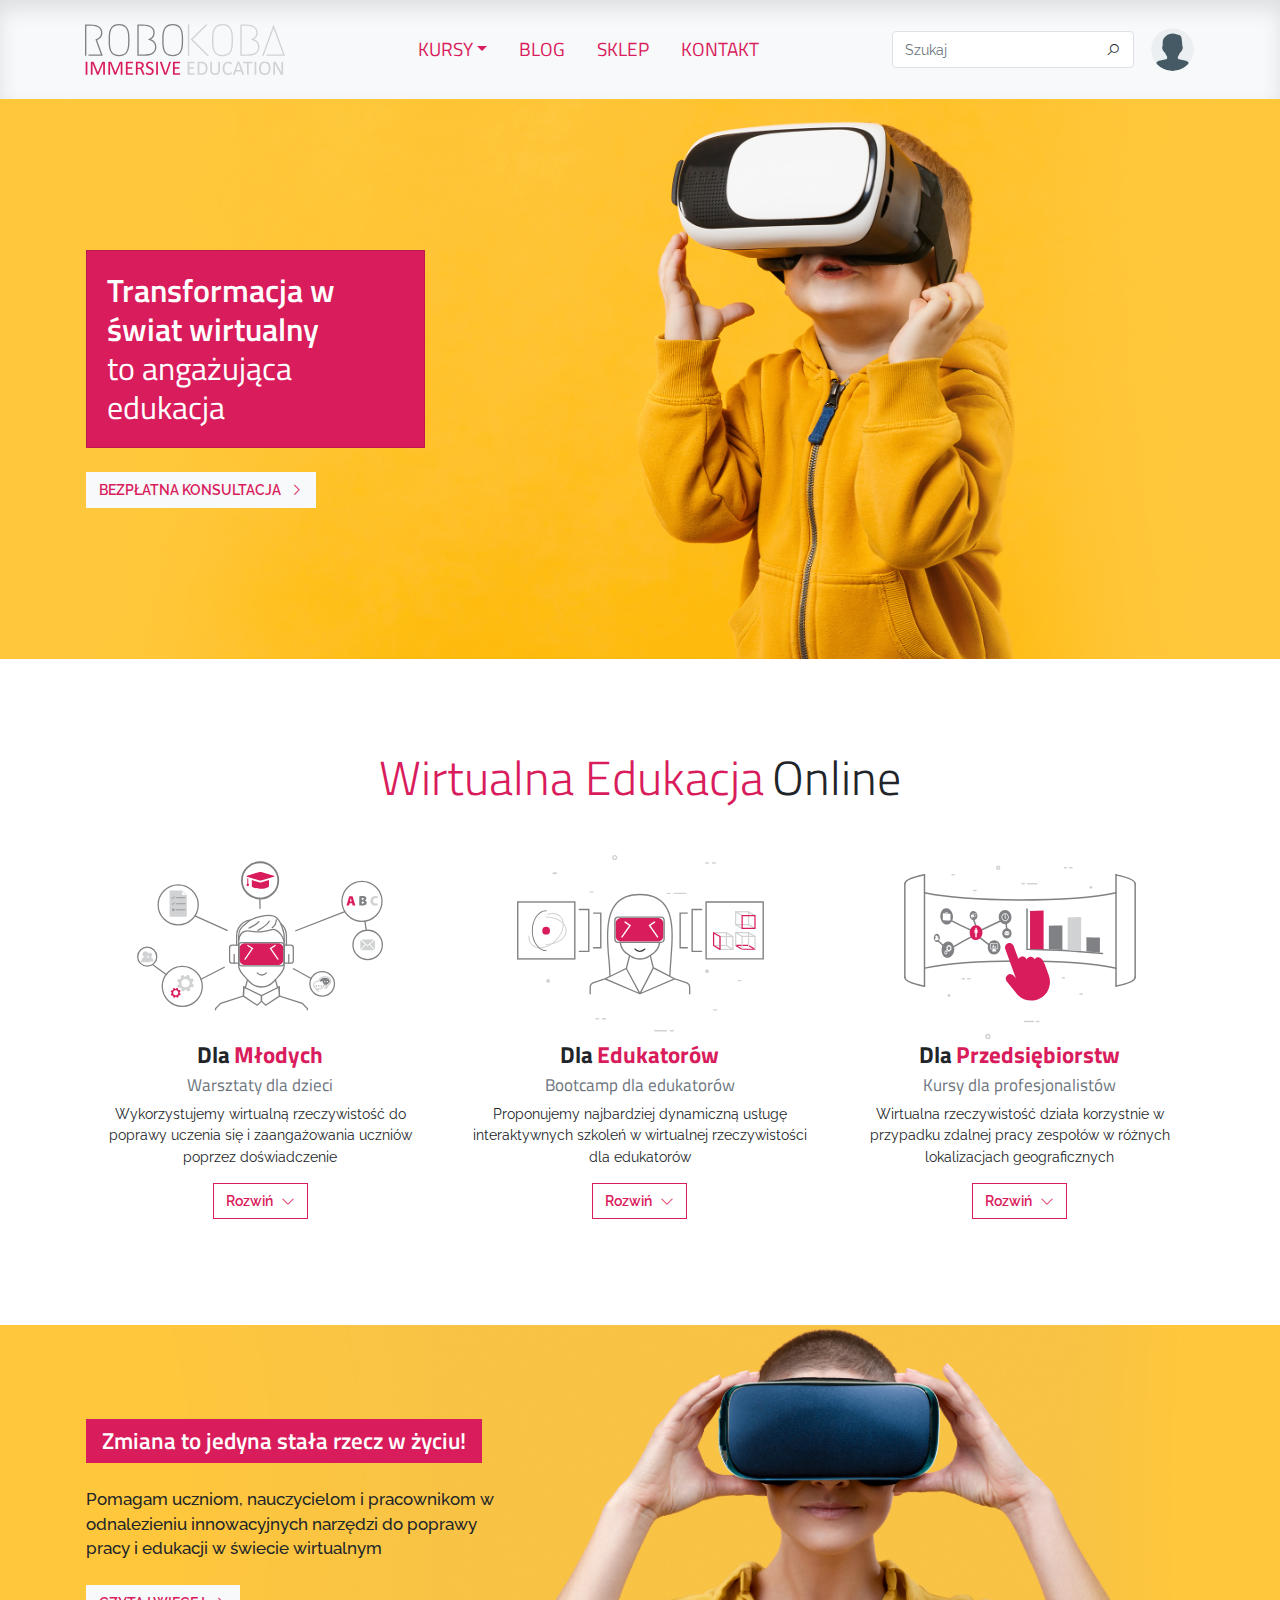
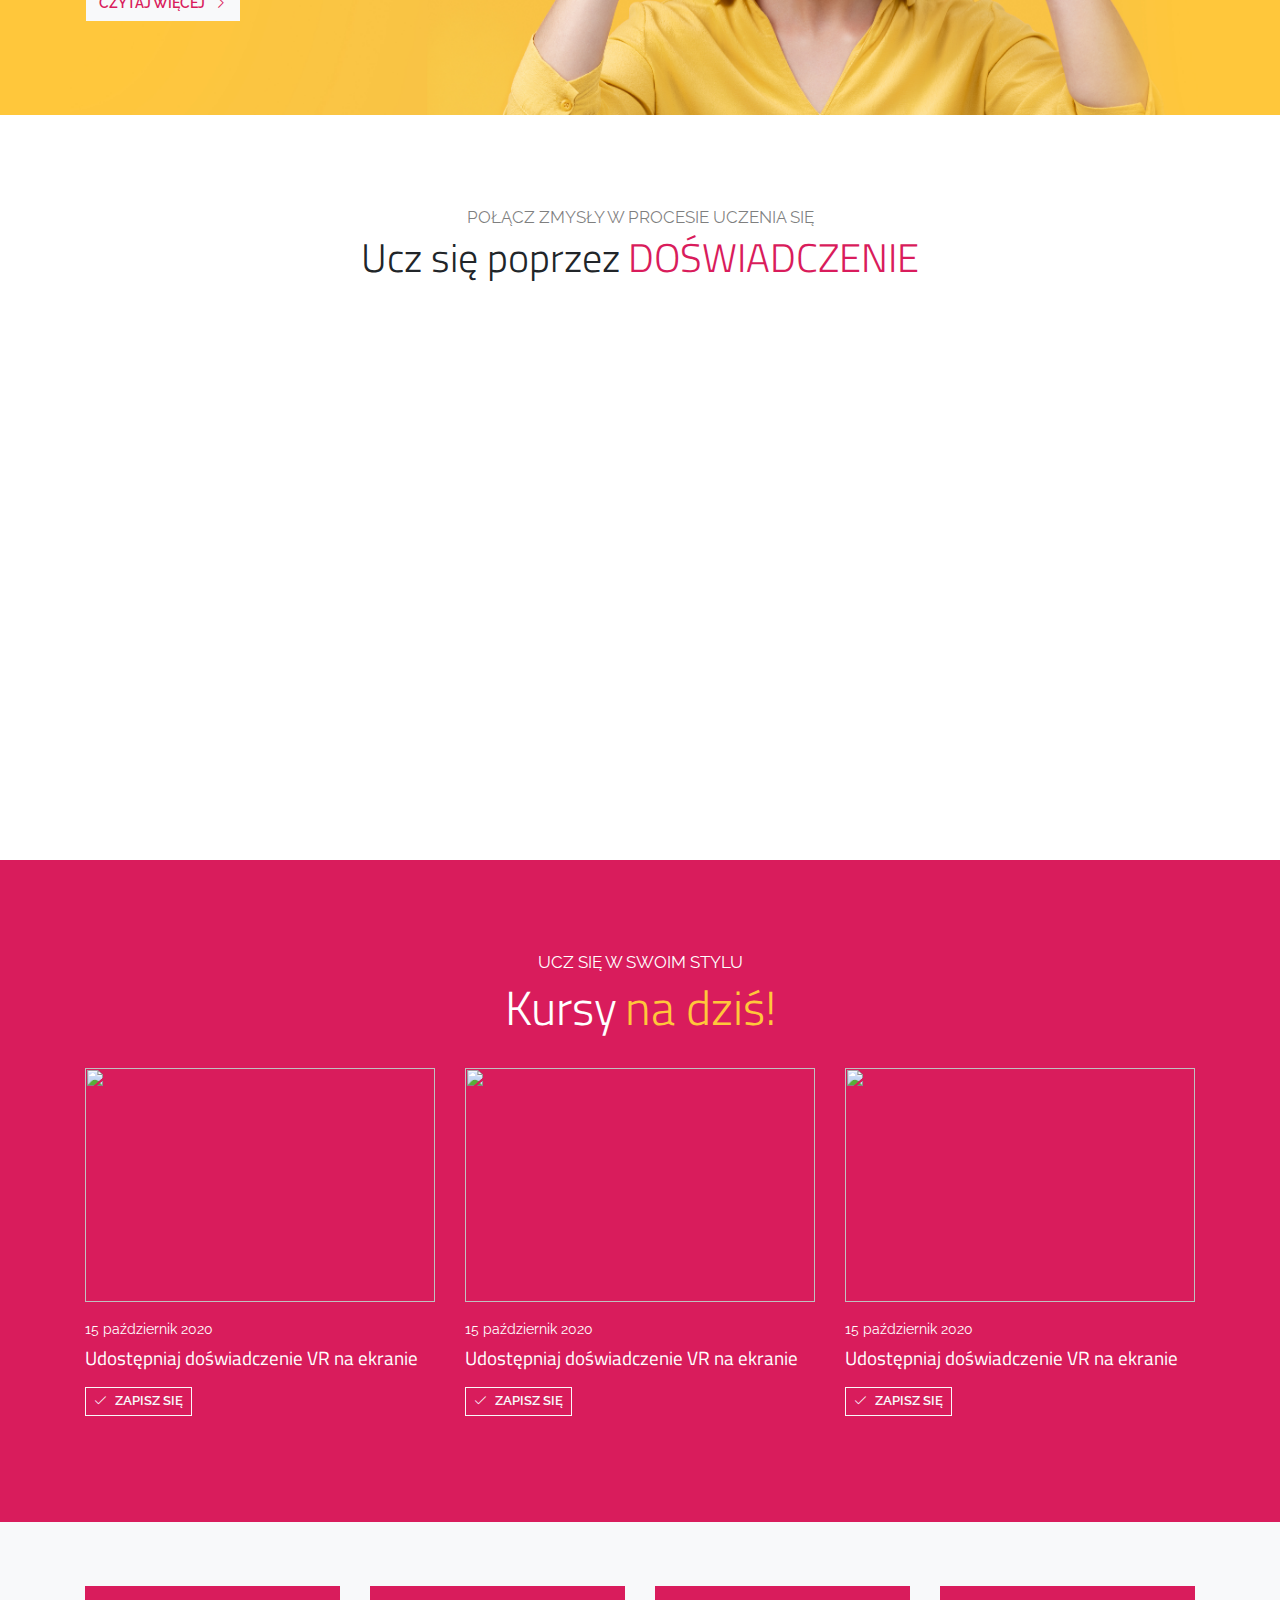
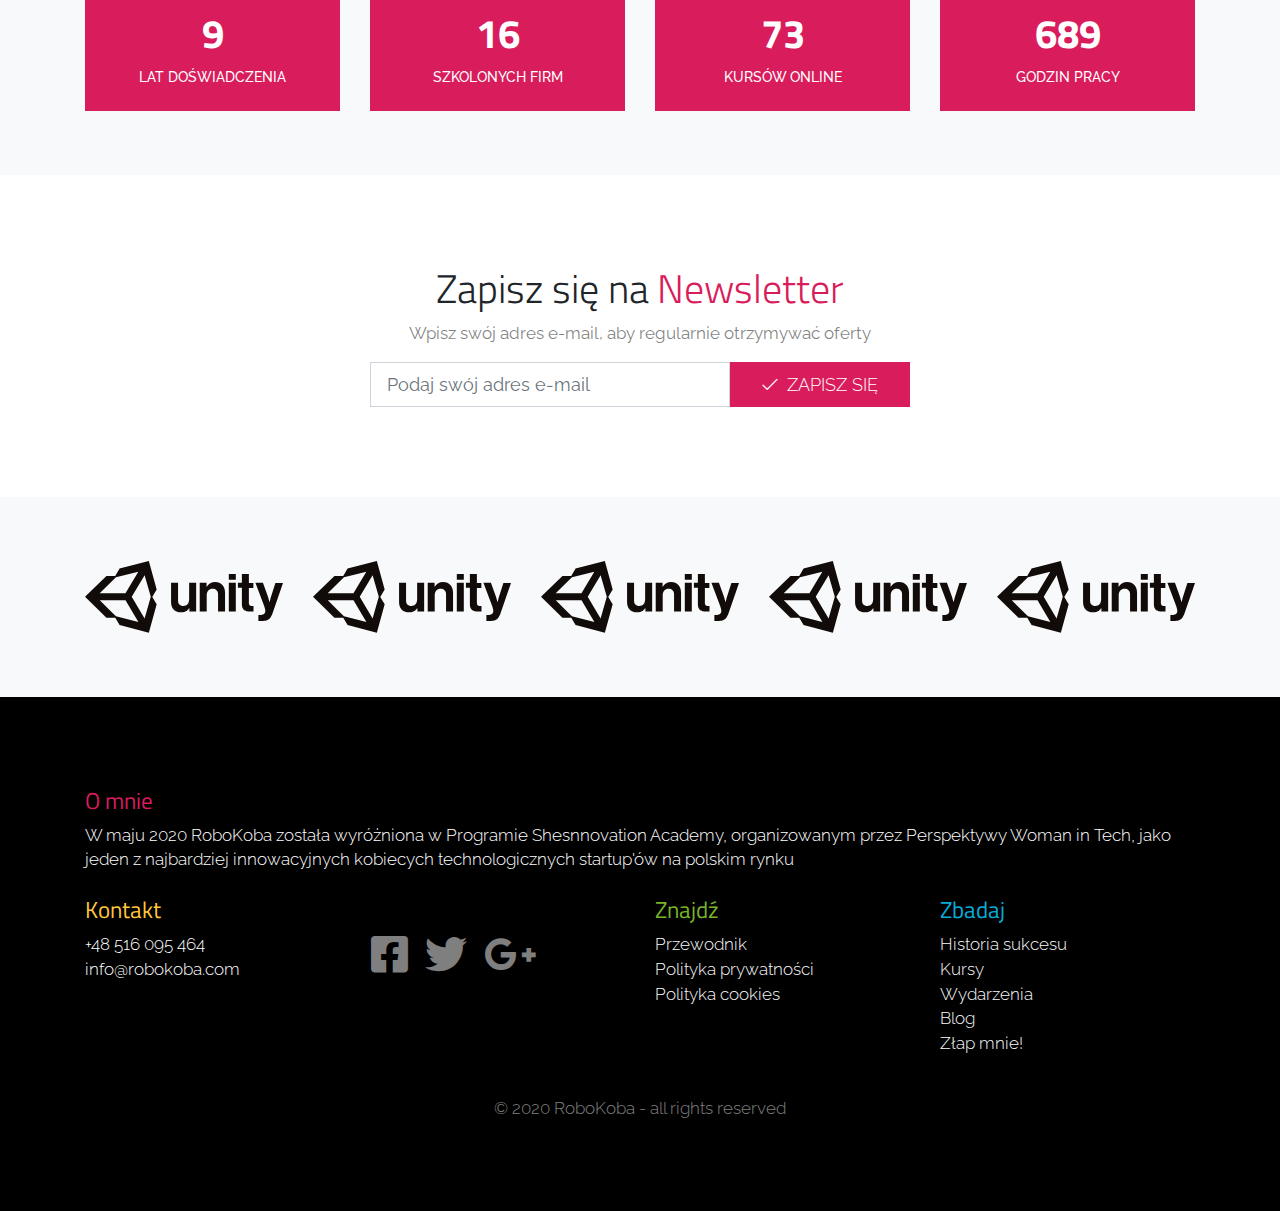
==== commit 943908eb: "Update" ====
--- a/index.html
+++ b/index.html
@@ -18,8 +18,8 @@
         <header>
             <div class="bg-light py-4" style="box-shadow: inset 0px 10px 20px 0px rgba(0,0,0,.1);">
                 <div class="container">
-                    <div class="row justify-content-between align-items-center">
-                        <div class="col-auto"><a href="index.html"><img class="img-fluid width--200" src="assets/img/logo.svg"></a></div>
+                    <div class="row justify-content-between align-items-center flex-nowrap">
+                        <div class="col-auto"><a class="d-block" id="logo" href="index.html"><img class="img-fluid" src="assets/img/logo.svg"></a></div>
                         <div class="col-auto d-none d-lg-block">
                             <ul class="nav">
                                 <li class="nav-item dropdown"><a class="dropdown-toggle nav-link text-uppercase h4 mb-0" data-toggle="dropdown" aria-expanded="false" href="#">Kursy</a>
@@ -30,23 +30,23 @@
                                 <li class="nav-item"><a class="nav-link text-uppercase h4 mb-0" href="page.html">Kontakt</a></li>
                             </ul>
                         </div>
-                        <div class="col-auto d-none d-md-block">
+                        <div class="col-auto">
                             <div class="d-flex align-items-center">
-                                <form class="mr--30">
+                                <form class="d-none d-lg-flex mr-3">
                                     <div class="input-group bg-white border rounded"><input class="form-control border-0 bg-transparent" type="text" placeholder="Szukaj">
                                         <div class="input-group-append"><button class="btn bg-transparent" type="button"><i class="la la-search"></i></button></div>
                                     </div>
-                                </form><button class="btn p-0 ratio width--45 rounded-circle overflow-hidden" type="button"><span><img class="img-fluid" src="assets/img/icon-user-5.svg"></span></button></div>
-                        </div>
-                        <div class="col-auto d-lg-none"><button class="btn p-0" type="button"><i class="la la-bars" style="font-size: 32px;"></i></button></div>
+                                </form><button class="btn p-0 ratio width--45 rounded-circle overflow-hidden" type="button"><span><img class="img-fluid" src="assets/img/icon-user-5.svg"></span></button><button class="btn d-lg-none p-0 ml-3" type="button" data-toggle="modal"
+                                    data-target="#modal__menu"><i class="la la-bars" style="font-size: 32px;"></i></button></div>
+                        </div>
                     </div>
                 </div>
             </div>
         </header>
         <main>
             <div class="bg-warning">
-                <div class="container">
-                    <div class="d-flex align-items-center" id="bg__1" style="background: url(assets/img/AdobeStock_244798624.jpg) center / cover no-repeat;">
+                <div class="container-md p-0">
+                    <div class="d-flex align-items-center px-3" id="bg__1" style="background: url(assets/img/AdobeStock_244798624.jpg) center / cover no-repeat;">
                         <div class="row w-100">
                             <div class="col-md-6 col-xl-4">
                                 <div>
@@ -64,9 +64,9 @@
             </div>
             <div class="py--90">
                 <div class="container">
-                    <h1 class="display-3 text-center mb-4"><span class="text-primary mr-2">Wirtualna Edukacja</span><span>Online</span></h1>
+                    <h1 class="display-3 text-center mb-3"><span class="text-primary mr-2">Wirtualna Edukacja</span><span>Online</span></h1>
                     <div class="row justify-content-center">
-                        <div class="col-sm-8 col-md-6 col-lg-4">
+                        <div class="col-sm-8 col-md-6 col-lg-4 py-3">
                             <div class="card border-0">
                                 <div class="d-flex justify-content-center align-items-center"><img class="img-fluid width--270" src="assets/img/icon-youth.svg"></div>
                                 <div class="card-body p-0">
@@ -77,7 +77,7 @@
                                 </div>
                             </div>
                         </div>
-                        <div class="col-sm-8 col-md-6 col-lg-4">
+                        <div class="col-sm-8 col-md-6 col-lg-4 py-3">
                             <div class="card border-0">
                                 <div class="d-flex justify-content-center align-items-center"><img class="img-fluid width--270" src="assets/img/icon-education.svg"></div>
                                 <div class="card-body p-0">
@@ -88,7 +88,7 @@
                                 </div>
                             </div>
                         </div>
-                        <div class="col-sm-8 col-md-6 col-lg-4">
+                        <div class="col-sm-8 col-md-6 col-lg-4 py-3">
                             <div class="card border-0">
                                 <div class="d-flex justify-content-center align-items-center"><img class="img-fluid width--270" src="assets/img/icon-business.svg"></div>
                                 <div class="card-body p-0">
@@ -103,8 +103,8 @@
                 </div>
             </div>
             <div class="bg-warning">
-                <div class="container">
-                    <div class="d-flex align-items-center" id="bg__2" style="background: url(assets/img/AdobeStock_266136611.jpg) center / cover no-repeat;">
+                <div class="container-xl px-0">
+                    <div class="d-flex align-items-center px-3" id="bg__2" style="background: url(assets/img/AdobeStock_266136611.jpg) center / cover no-repeat;">
                         <div class="row w-100">
                             <div class="col-sm-8 col-md-6 col-xl-5">
                                 <div class="d-flex flex-column justify-content-start">
@@ -133,9 +133,9 @@
             <div class="text-white bg-primary py--90">
                 <div class="container">
                     <p class="lead text-uppercase text-center font-weight-normal mb-1">Ucz się w swoim stylu</p>
-                    <h1 class="display-3 text-center mb-4"><span class="mr-2">Kursy</span><span class="text-warning">na dziś!</span></h1>
+                    <h1 class="display-3 text-center mb-3"><span class="mr-2">Kursy</span><span class="text-warning">na dziś!</span></h1>
                     <div class="row justify-content-center">
-                        <div class="col-sm-8 col-md-6 col-lg-4">
+                        <div class="col-sm-8 col-md-6 col-lg-4 py-3">
                             <div class="card bg-transparent border-0">
                                 <div class="ratio ratio-3-2 mb-3">
                                     <div><img class="img-fluid" src="https://as2.ftcdn.net/jpg/02/02/72/99/500_F_202729919_CB8ozlzptLyM5YU0e9Z8zBAMeYzCT5oV.jpg"></div>
@@ -147,7 +147,7 @@
                                 </div>
                             </div>
                         </div>
-                        <div class="col-sm-8 col-md-6 col-lg-4">
+                        <div class="col-sm-8 col-md-6 col-lg-4 py-3">
                             <div class="card bg-transparent border-0">
                                 <div class="ratio ratio-3-2 mb-3">
                                     <div><img class="img-fluid" src="https://as2.ftcdn.net/jpg/02/02/72/99/500_F_202729919_CB8ozlzptLyM5YU0e9Z8zBAMeYzCT5oV.jpg"></div>
@@ -159,7 +159,7 @@
                                 </div>
                             </div>
                         </div>
-                        <div class="col-sm-8 col-md-6 col-lg-4">
+                        <div class="col-sm-8 col-md-6 col-lg-4 py-3">
                             <div class="card bg-transparent border-0">
                                 <div class="ratio ratio-3-2 mb-3">
                                     <div><img class="img-fluid" src="https://as2.ftcdn.net/jpg/02/02/72/99/500_F_202729919_CB8ozlzptLyM5YU0e9Z8zBAMeYzCT5oV.jpg"></div>
@@ -174,19 +174,19 @@
                     </div>
                 </div>
             </div>
-            <div class="text-uppercase bg-light py--90">
+            <div class="text-uppercase bg-light py-5">
                 <div class="container">
                     <div class="row align-items-baseline">
-                        <div class="col-sm-6 col-lg-3">
+                        <div class="col-sm-6 col-lg-3 py-3">
                             <p class="bg-primary border-white d-flex flex-column align-items-center mb-0 p-4"><span class="text-white h1 display-4 font-weight-bold">9</span><span class="text-uppercase text-white font-weight--500">lat doświadczenia</span></p>
                         </div>
-                        <div class="col-sm-6 col-lg-3">
+                        <div class="col-sm-6 col-lg-3 py-3">
                             <p class="bg-primary border-white d-flex flex-column align-items-center mb-0 p-4"><span class="text-white h1 display-4 font-weight-bold">16</span><span class="text-uppercase text-white font-weight--500">szkolonych firm</span></p>
                         </div>
-                        <div class="col-sm-6 col-lg-3">
+                        <div class="col-sm-6 col-lg-3 py-3">
                             <p class="bg-primary border-white d-flex flex-column align-items-center mb-0 p-4"><span class="text-white h1 display-4 font-weight-bold">73</span><span class="text-uppercase text-white font-weight--500">kursów online</span></p>
                         </div>
-                        <div class="col-sm-6 col-lg-3">
+                        <div class="col-sm-6 col-lg-3 py-3">
                             <p class="bg-primary border-white d-flex flex-column align-items-center mb-0 p-4"><span class="text-white h1 display-4 font-weight-bold">689</span><span class="text-uppercase text-white font-weight--500">godzin pracy</span></p>
                         </div>
                     </div>
@@ -198,23 +198,24 @@
                     <p class="lead text-center text-black-50 font-weight-normal mb-3">Wpisz swój adres e-mail, aby regularnie otrzymywać oferty</p>
                     <div class="row justify-content-center">
                         <div class="col-md-8 col-lg-6">
-                            <form class="form-inline">
-                                <div class="input-group input-group-lg w-100"><input class="form-control" type="email" placeholder="Podaj swój adres e-mail">
-                                    <div class="input-group-append"><a class="btn btn-primary btn-lg text-uppercase font-weight-light mb-0" role="button" href="course.html"><i class="la la-check mr-2"></i><span>Zapisz się</span></a></div>
+                            <form>
+                                <div class="form-row mx-0">
+                                    <div class="col-12 col-md-6 col-xl-8 align-items-stretch px-0"><input class="form-control form-control-lg w-100 text-center text-md-left" type="email" placeholder="Podaj swój adres e-mail"></div>
+                                    <div class="col-12 col-md-6 col-xl-4 px-0"><a class="btn btn-primary btn-block btn-lg text-uppercase font-weight-light mb-0" role="button" href="course.html"><i class="la la-check mr-2"></i><span>Zapisz się</span></a></div>
                                 </div>
                             </form>
                         </div>
                     </div>
                 </div>
             </div>
-            <div class="bg-light py--60">
+            <div class="bg-light py-5">
                 <div class="container">
                     <div class="row row-cols-xl-5 justify-content-center">
-                        <div class="col-sm-6 col-md-4 col-lg-3"><img class="img-fluid" src="assets/img/logo-unity.svg"></div>
-                        <div class="col-sm-6 col-md-4 col-lg-3"><img class="img-fluid" src="assets/img/logo-unity.svg"></div>
-                        <div class="col-sm-6 col-md-4 col-lg-3"><img class="img-fluid" src="assets/img/logo-unity.svg"></div>
-                        <div class="col-sm-6 col-md-4 col-lg-3"><img class="img-fluid" src="assets/img/logo-unity.svg"></div>
-                        <div class="col-sm-6 col-md-4 col-lg-3"><img class="img-fluid" src="assets/img/logo-unity.svg"></div>
+                        <div class="col-sm-6 col-md-4 col-lg-3"><a class="d-block my-3" href="#"><img class="img-fluid" src="assets/img/logo-unity.svg"></a></div>
+                        <div class="col-sm-6 col-md-4 col-lg-3"><a class="d-block my-3" href="#"><img class="img-fluid" src="assets/img/logo-unity.svg"></a></div>
+                        <div class="col-sm-6 col-md-4 col-lg-3"><a class="d-block my-3" href="#"><img class="img-fluid" src="assets/img/logo-unity.svg"></a></div>
+                        <div class="col-sm-6 col-md-4 col-lg-3"><a class="d-block my-3" href="#"><img class="img-fluid" src="assets/img/logo-unity.svg"></a></div>
+                        <div class="col-sm-6 col-md-4 col-lg-3"><a class="d-block my-3" href="#"><img class="img-fluid" src="assets/img/logo-unity.svg"></a></div>
                     </div>
                 </div>
             </div>
@@ -235,7 +236,7 @@
                                     </ul>
                                 </div>
                                 <div class="col-sm-6">
-                                    <div class="btn-group" role="group"><button class="btn text-white-50 p-0 mr-3" type="button"><i class="fab fa-facebook-square" style="font-size: 42px;height: 18px;"></i></button><button class="btn text-white-50 p-0 mr-3" type="button"><i class="fab fa-twitter" style="font-size: 42px;height: 18px;"></i></button>
+                                    <div class="btn-group mb-3" role="group"><button class="btn text-white-50 p-0 mr-3" type="button"><i class="fab fa-facebook-square" style="font-size: 42px;height: 18px;"></i></button><button class="btn text-white-50 p-0 mr-3" type="button"><i class="fab fa-twitter" style="font-size: 42px;height: 18px;"></i></button>
                                         <button
                                             class="btn text-white-50 p-0 mr-3" type="button"><i class="fab fa-google-plus-g" style="font-size: 42px;height: 18px;"></i></button>
                                     </div>
@@ -266,6 +267,42 @@
             </div>
         </footer>
     </div>
+    <div>
+        <div class="modal fade mb-4 modal--styled modal--fullscreen" role="dialog" tabindex="-1" id="modal__menu">
+            <div class="modal-dialog modal-lg" role="document">
+                <div class="modal-content rounded-0">
+                    <div class="modal-header d-flex justify-content-between align-items-center border-0 p-0">
+                        <h1 class="mb-0 pl-3"><a href="index.html"><img class="img-fluid d-block height--25" src="assets/img/logo.svg"></a></h1>
+                        <div><button class="btn btn-link bg-white rounded-0 ratio width--45 p-0" data-dismiss="modal" type="button"><span class="text-dark"><i class="la la-times" style="font-size: 22px;"></i></span></button></div><button type="button" class="close"
+                            data-dismiss="modal" aria-label="Close"><span aria-hidden="true">×</span></button></div>
+                    <div class="modal-body py-0 px-0">
+                        <div>
+                            <ul class="list-group">
+                                <li class="list-group-item px-0">
+                                    <div class="container-fluid"><span class="d-flex justify-content-end h4 mb-0"><a class="h4 mb-0" href="courses.html">Kursy</a></span>
+                                        <ul class="list-unstyled d-flex flex-column align-items-end mt-1">
+                                            <li class="mt-1"><a href="courses.html">Kursy online</a></li>
+                                            <li class="mt-1"><a href="events.html">Wydarzenia</a></li>
+                                            <li class="mt-1"><a href="#">Mentoring</a></li>
+                                        </ul>
+                                    </div>
+                                </li>
+                                <li class="list-group-item px-0">
+                                    <div class="container-fluid"><span class="d-flex justify-content-end h4 mb-0"><a class="h4 mb-0" href="blog.html">Blog</a></span></div>
+                                </li>
+                                <li class="list-group-item px-0">
+                                    <div class="container-fluid"><span class="d-flex justify-content-end h4 mb-0"><a class="h4 mb-0" href="#">Sklep</a></span></div>
+                                </li>
+                                <li class="list-group-item px-0">
+                                    <div class="container-fluid"><span class="d-flex justify-content-end h4 mb-0"><a class="h4 mb-0" href="#">Kontakt</a></span></div>
+                                </li>
+                            </ul>
+                        </div>
+                    </div>
+                </div>
+            </div>
+        </div>
+    </div>
     <script src="assets/js/jquery.min.js"></script>
     <script src="assets/bootstrap/js/bootstrap.min.js"></script>
     <script src="assets/js/script.min.js"></script>
--- a/assets/css/styles.min.css
+++ b/assets/css/styles.min.css
@@ -1 +1 @@
-.flickity-enabled{position:relative}.fancybox-button:focus,.flickity-enabled:focus{outline:0}.flickity-viewport{overflow:hidden;position:relative}.flickity-slider{position:absolute;width:100%;height:100%}.flickity-enabled.is-draggable{-webkit-tap-highlight-color:transparent;-webkit-user-select:none;-moz-user-select:none;-ms-user-select:none;user-select:none}.flickity-enabled.is-draggable .flickity-viewport{cursor:move;cursor:-webkit-grab;cursor:grab}.fancybox-is-grabbing .fancybox-content,.flickity-enabled.is-draggable .flickity-viewport.is-pointer-down{cursor:-webkit-grabbing;cursor:grabbing}.flickity-button{position:absolute;background:hsla(0,0%,100%,.75);border:none;color:#333}.flickity-button:hover{background:#fff;cursor:pointer}.flickity-button:focus{outline:0;box-shadow:0 0 0 5px #19f}.flickity-button:active{opacity:.6}.flickity-button:disabled{opacity:.3;cursor:auto;pointer-events:none}.flickity-button-icon{fill:currentColor}.flickity-prev-next-button{top:50%;width:44px;height:44px;border-radius:50%;transform:translateY(-50%)}.flickity-prev-next-button.previous{left:10px}.flickity-prev-next-button.next{right:10px}.flickity-rtl .flickity-prev-next-button.previous{left:auto;right:10px}.flickity-rtl .flickity-prev-next-button.next{right:auto;left:10px}.flickity-prev-next-button .flickity-button-icon{position:absolute;left:20%;top:20%;width:60%;height:60%}.flickity-page-dots{position:absolute;width:100%;bottom:-25px;padding:0;margin:0;list-style:none;text-align:center;line-height:1}.flickity-rtl .flickity-page-dots{direction:rtl}.flickity-page-dots .dot{display:inline-block;width:10px;height:10px;margin:0 8px;background:#333;border-radius:50%;opacity:.25;cursor:pointer}.flickity-page-dots .dot.is-selected{opacity:1}.fancybox-is-open .fancybox-stage,body.compensate-for-scrollbar{overflow:hidden}.fancybox-active{height:auto}.fancybox-is-hidden{left:-9999px;margin:0;position:absolute!important;top:-9999px;visibility:hidden}.fancybox-container{-webkit-backface-visibility:hidden;height:100%;left:0;outline:0;position:fixed;-webkit-tap-highlight-color:transparent;top:0;-ms-touch-action:manipulation;touch-action:manipulation;transform:translateZ(0);width:100%;z-index:99992}.fancybox-container *{box-sizing:border-box}.fancybox-bg,.fancybox-inner,.fancybox-outer,.fancybox-stage{bottom:0;left:0;position:absolute;right:0;top:0}.fancybox-outer{-webkit-overflow-scrolling:touch;overflow-y:auto}.fancybox-bg{background:#1e1e1e;opacity:0;transition-duration:inherit;transition-property:opacity;transition-timing-function:cubic-bezier(.47,0,.74,.71)}.fancybox-is-open .fancybox-bg{opacity:.9;transition-timing-function:cubic-bezier(.22,.61,.36,1)}.fancybox-caption,.fancybox-infobar,.fancybox-navigation .fancybox-button,.fancybox-toolbar{direction:ltr;opacity:0;position:absolute;transition:opacity .25s,visibility .25s;visibility:hidden;z-index:99997}.fancybox-show-caption .fancybox-caption,.fancybox-show-infobar .fancybox-infobar,.fancybox-show-nav .fancybox-navigation .fancybox-button,.fancybox-show-toolbar .fancybox-toolbar{opacity:1;transition:opacity .25s,visibility;visibility:visible}.fancybox-infobar{color:#ccc;font-size:13px;-webkit-font-smoothing:subpixel-antialiased;height:44px;left:0;line-height:44px;min-width:44px;mix-blend-mode:difference;padding:0 10px;pointer-events:none;top:0;-webkit-touch-callout:none;-webkit-user-select:none;-moz-user-select:none;-ms-user-select:none;user-select:none}.fancybox-toolbar{right:0;top:0}.fancybox-stage{direction:ltr;overflow:visible;transform:translateZ(0);z-index:99994}.fancybox-slide{-webkit-backface-visibility:hidden;display:none;height:100%;left:0;outline:0;overflow:auto;-webkit-overflow-scrolling:touch;padding:44px;position:absolute;text-align:center;top:0;transition-property:transform,opacity;white-space:normal;width:100%;z-index:99994}.fancybox-slide::before{content:'';display:inline-block;font-size:0;height:100%;vertical-align:middle;width:0}.fancybox-is-sliding .fancybox-slide,.fancybox-show-thumbs .fancybox-thumbs,.fancybox-slide--current,.fancybox-slide--next,.fancybox-slide--previous{display:block}.fancybox-slide--image{overflow:hidden;padding:44px 0}.fancybox-button--fsenter svg:nth-child(2),.fancybox-button--fsexit svg:nth-child(1),.fancybox-button--pause svg:nth-child(1),.fancybox-button--play svg:nth-child(2),.fancybox-is-scaling .fancybox-close-small,.fancybox-is-zoomable.fancybox-can-pan .fancybox-close-small,.fancybox-slide--image::before,.flickity--slider.hide--2>.flickity--item+.flickity--item,.flickity--slider.hide--arrows .flickity-prev-next-button,.flickity--slider.hide--nav .flickity-page-dots{display:none}.fancybox-slide--html{padding:6px}.fancybox-content{background:#fff;display:inline-block;margin:0;max-width:100%;overflow:auto;-webkit-overflow-scrolling:touch;padding:44px;position:relative;text-align:left;vertical-align:middle}.fancybox-slide--image .fancybox-content{animation-timing-function:cubic-bezier(.5,0,.14,1);-webkit-backface-visibility:hidden;background:0 0/100% 100% no-repeat;left:0;max-width:none;overflow:visible;padding:0;position:absolute;top:0;-ms-transform-origin:top left;transform-origin:top left;transition-property:transform,opacity;-webkit-user-select:none;-moz-user-select:none;-ms-user-select:none;user-select:none;z-index:99995}.fancybox-can-zoomOut .fancybox-content{cursor:zoom-out}.fancybox-can-zoomIn .fancybox-content{cursor:zoom-in}.fancybox-can-pan .fancybox-content,.fancybox-can-swipe .fancybox-content{cursor:-webkit-grab;cursor:grab}.fancybox-container [data-selectable=true]{cursor:text}.fancybox-image,.fancybox-spaceball{background:0 0;border:0;height:100%;left:0;margin:0;max-height:none;max-width:none;padding:0;position:absolute;top:0;-webkit-user-select:none;-moz-user-select:none;-ms-user-select:none;user-select:none;width:100%}.fancybox-spaceball{z-index:1}.fancybox-slide--iframe .fancybox-content,.fancybox-slide--map .fancybox-content,.fancybox-slide--pdf .fancybox-content,.fancybox-slide--video .fancybox-content{height:100%;overflow:visible;padding:0;width:100%}.bg--black,.fancybox-slide--video .fancybox-content{background:#000}.fancybox-slide--map .fancybox-content{background:#e5e3df}.fancybox-slide--iframe .fancybox-content{background:#fff}.fancybox-iframe,.fancybox-video{background:0 0;border:0;display:block;height:100%;margin:0;overflow:hidden;padding:0;width:100%}.fancybox-iframe{left:0;position:absolute;top:0}.fancybox-error{background:#fff;cursor:default;max-width:400px;padding:40px;width:100%}.fancybox-error p{color:#444;font-size:16px;line-height:20px;margin:0;padding:0}.fancybox-button{background:rgba(30,30,30,.6);border:0;border-radius:0;box-shadow:none;cursor:pointer;display:inline-block;height:44px;margin:0;padding:10px;position:relative;transition:color .2s;vertical-align:top;visibility:inherit;width:44px}.fancybox-button,.fancybox-button:link,.fancybox-button:visited{color:#ccc}.fancybox-button:hover{color:#fff}.fancybox-button.fancybox-focus{outline:dotted 1px}.fancybox-button[disabled],.fancybox-button[disabled]:hover{color:#888;cursor:default;outline:0}.fancybox-button div{height:100%}.fancybox-button svg{display:block;height:100%;overflow:visible;position:relative;width:100%}.fancybox-button svg path{fill:currentColor;stroke-width:0}.fancybox-progress{background:#ff5268;height:2px;left:0;position:absolute;right:0;top:0;-ms-transform:scaleX(0);transform:scaleX(0);-ms-transform-origin:0;transform-origin:0;transition-property:transform;transition-timing-function:linear;z-index:99998}.fancybox-close-small{background:0 0;border:0;border-radius:0;color:#ccc;cursor:pointer;opacity:.8;padding:8px;position:absolute;right:-12px;top:-44px;z-index:401}.fancybox-close-small:hover{color:#fff;opacity:1}.fancybox-slide--html .fancybox-close-small{color:currentColor;padding:10px;right:0;top:0}.fancybox-slide--image.fancybox-is-scaling .fancybox-content{overflow:hidden}.fancybox-navigation .fancybox-button{background-clip:content-box;height:100px;opacity:0;position:absolute;top:calc(50% - 50px);width:70px}.fancybox-navigation .fancybox-button div{padding:7px}.fancybox-navigation .fancybox-button--arrow_left{left:0;left:env(safe-area-inset-left);padding:31px 26px 31px 6px}.fancybox-navigation .fancybox-button--arrow_right{padding:31px 6px 31px 26px;right:0;right:env(safe-area-inset-right)}.fancybox-caption{background:linear-gradient(to top,rgba(0,0,0,.85) 0,rgba(0,0,0,.3) 50%,rgba(0,0,0,.15) 65%,rgba(0,0,0,.075) 75.5%,rgba(0,0,0,.037) 82.85%,rgba(0,0,0,.019) 88%,rgba(0,0,0,0) 100%);bottom:0;color:#eee;font-size:14px;font-weight:400;left:0;line-height:1.5;padding:75px 44px 25px;pointer-events:none;right:0;text-align:center;z-index:99996}.fancybox-caption--separate{margin-top:-50px}.fancybox-caption__body{max-height:50vh;overflow:auto;pointer-events:all}.fancybox-caption a,.fancybox-caption a:link,.fancybox-caption a:visited{color:#ccc;text-decoration:none}.fancybox-caption a:hover{color:#fff;text-decoration:underline}.fancybox-loading{animation:1s linear infinite fancybox-rotate;background:0 0;border:4px solid #888;border-bottom-color:#fff;border-radius:50%;height:50px;left:50%;margin:-25px 0 0 -25px;opacity:.7;padding:0;position:absolute;top:50%;width:50px;z-index:99999}@keyframes fancybox-rotate{100%{transform:rotate(360deg)}}.fancybox-animated{transition-timing-function:cubic-bezier(0,0,.25,1)}.fancybox-fx-slide.fancybox-slide--previous{opacity:0;transform:translate3d(-100%,0,0)}.fancybox-fx-slide.fancybox-slide--next{opacity:0;transform:translate3d(100%,0,0)}.fancybox-fx-slide.fancybox-slide--current{opacity:1;transform:translate3d(0,0,0)}.fancybox-fx-fade.fancybox-slide--next,.fancybox-fx-fade.fancybox-slide--previous{opacity:0;transition-timing-function:cubic-bezier(.19,1,.22,1)}.fancybox-fx-fade.fancybox-slide--current{opacity:1}.fancybox-fx-zoom-in-out.fancybox-slide--previous{opacity:0;transform:scale3d(1.5,1.5,1.5)}.fancybox-fx-zoom-in-out.fancybox-slide--next{opacity:0;transform:scale3d(.5,.5,.5)}.fancybox-fx-zoom-in-out.fancybox-slide--current{opacity:1;transform:scale3d(1,1,1)}.fancybox-fx-rotate.fancybox-slide--previous{opacity:0;-ms-transform:rotate(-360deg);transform:rotate(-360deg)}.fancybox-fx-rotate.fancybox-slide--next{opacity:0;-ms-transform:rotate(360deg);transform:rotate(360deg)}.fancybox-fx-rotate.fancybox-slide--current{opacity:1;-ms-transform:rotate(0);transform:rotate(0)}.fancybox-fx-circular.fancybox-slide--previous{opacity:0;transform:scale3d(0,0,0) translate3d(-100%,0,0)}.fancybox-fx-circular.fancybox-slide--next{opacity:0;transform:scale3d(0,0,0) translate3d(100%,0,0)}.fancybox-fx-circular.fancybox-slide--current{opacity:1;transform:scale3d(1,1,1) translate3d(0,0,0)}.fancybox-fx-tube.fancybox-slide--previous{transform:translate3d(-100%,0,0) scale(.1) skew(-10deg)}.fancybox-fx-tube.fancybox-slide--next{transform:translate3d(100%,0,0) scale(.1) skew(10deg)}.fancybox-fx-tube.fancybox-slide--current{transform:translate3d(0,0,0) scale(1)}@media all and (max-height:576px){.fancybox-slide{padding-left:6px;padding-right:6px}.fancybox-slide--image{padding:6px 0}.fancybox-close-small{right:-6px}.fancybox-slide--image .fancybox-close-small{background:#4e4e4e;color:#f2f4f6;height:36px;opacity:1;padding:6px;right:0;top:0;width:36px}.fancybox-caption{padding-left:12px;padding-right:12px}}.fancybox-share{background:#f4f4f4;border-radius:3px;max-width:90%;padding:30px;text-align:center}.fancybox-share h1{color:#222;font-size:35px;font-weight:700;margin:0 0 20px}.fancybox-share p{margin:0;padding:0}.fancybox-share__button{border:0;border-radius:3px;display:inline-block;font-size:14px;font-weight:700;line-height:40px;margin:0 5px 10px;min-width:130px;padding:0 15px;text-decoration:none;transition:.2s;-webkit-user-select:none;-moz-user-select:none;-ms-user-select:none;user-select:none;white-space:nowrap}.btn-outline-primary:hover,.btn-primary,.fancybox-share__button:link,.fancybox-share__button:visited{color:#fff}.fancybox-share__button:hover{text-decoration:none}.fancybox-share__button--fb{background:#3b5998}.fancybox-share__button--fb:hover{background:#344e86}.fancybox-share__button--pt{background:#bd081d}.fancybox-share__button--pt:hover{background:#aa0719}.fancybox-share__button--tw{background:#1da1f2}.fancybox-share__button--tw:hover{background:#0d95e8}.fancybox-share__button svg{height:25px;margin-right:7px;position:relative;top:-1px;vertical-align:middle;width:25px}.fancybox-share__button svg path{fill:#fff}.fancybox-share__input{background:0 0;border:0;border-bottom:1px solid #d7d7d7;border-radius:0;color:#5d5b5b;font-size:14px;margin:10px 0 0;outline:0;padding:10px 15px;width:100%}.fancybox-thumbs{background:#ddd;bottom:0;display:none;margin:0;-webkit-overflow-scrolling:touch;-ms-overflow-style:-ms-autohiding-scrollbar;padding:2px 2px 4px;position:absolute;right:0;-webkit-tap-highlight-color:transparent;top:0;width:212px;z-index:99995}.fancybox-thumbs-x{overflow-x:auto;overflow-y:hidden}.fancybox-show-thumbs .fancybox-inner{right:212px}.fancybox-thumbs__list{font-size:0;height:100%;list-style:none;margin:0;overflow-x:hidden;overflow-y:auto;padding:0;position:relative;white-space:nowrap;width:100%}.fancybox-thumbs-x .fancybox-thumbs__list{overflow:hidden}.fancybox-thumbs-y .fancybox-thumbs__list::-webkit-scrollbar{width:7px}.fancybox-thumbs-y .fancybox-thumbs__list::-webkit-scrollbar-track{background:#fff;border-radius:10px;box-shadow:inset 0 0 6px rgba(0,0,0,.3)}.fancybox-thumbs-y .fancybox-thumbs__list::-webkit-scrollbar-thumb{background:#2a2a2a;border-radius:10px}.fancybox-thumbs__list a{-webkit-backface-visibility:hidden;backface-visibility:hidden;background-color:rgba(0,0,0,.1);background-position:center center;background-repeat:no-repeat;background-size:cover;cursor:pointer;float:left;height:75px;margin:2px;max-height:calc(100% - 8px);max-width:calc(50% - 4px);outline:0;overflow:hidden;padding:0;position:relative;-webkit-tap-highlight-color:transparent;width:100px}.fancybox-thumbs__list a::before{border:6px solid #ff5268;bottom:0;content:'';left:0;opacity:0;position:absolute;right:0;top:0;transition:.2s cubic-bezier(.25,.46,.45,.94);z-index:99991}.fancybox-thumbs__list a:focus::before{opacity:.5}.fancybox-thumbs__list a.fancybox-thumbs-active::before{opacity:1}@media all and (max-width:576px){.fancybox-thumbs{width:110px}.fancybox-show-thumbs .fancybox-inner{right:110px}.fancybox-thumbs__list a{max-width:calc(100% - 10px)}}.flickity-viewport{width:100%;height:100%}.flickity--slider.arrows--white .flickity-prev-next-button{border-radius:0;background:0 0}.flickity--slider.arrows--white .flickity-prev-next-button svg *{fill:#fff}.ratio{display:block;position:relative;width:100%}.ratio:after{content:"";display:block;padding-bottom:100%}.ratio>*{position:absolute;width:100%;height:100%;display:flex;justify-content:center;align-items:center;overflow:hidden}.ratio>*>* .svg,.ratio>*>* iframe,.ratio>*>img{position:absolute;width:100%;height:100%;left:0;top:0;object-fit:cover}.ratio.ratio-3-1:after{padding-bottom:calc(100% * 1 / 3)}.ratio.ratio-5-2:after{padding-bottom:calc(100% * 2 / 5)}.ratio.ratio-2-1:after{padding-bottom:calc(100% * 1 / 2)}.ratio.ratio-16-9:after{padding-bottom:calc(100% * 9 / 16)}.ratio.ratio-3-2:after{padding-bottom:calc(100% * 2 / 3)}.ratio.ratio-4-3:after{padding-bottom:calc(100% * 3 / 4)}.ratio.ratio-5-4:after{padding-bottom:calc(100% * 4 / 5)}.ratio.ratio-1-1:after{padding-bottom:calc(100% * 1 / 1)}.ratio.ratio-4-5:after{padding-bottom:calc(100% * 5 / 4)}.ratio.ratio-3-4:after{padding-bottom:calc(100% * 4 / 3)}.ratio.ratio-2-3:after{padding-bottom:calc(100% * 3 / 2)}.ratio.ratio-1-2:after{padding-bottom:calc(100% * 2 / 1)}@media (min-width:576px){.ratio-sm{display:block;position:relative;width:100%}.ratio-sm:after{content:"";display:block;padding-bottom:100%}.ratio-sm>*{position:absolute;width:100%;height:100%;display:flex;justify-content:center;align-items:center;overflow:hidden}.ratio-sm>*>* .svg,.ratio-sm>*>* iframe,.ratio-sm>*>img{position:absolute;width:100%;height:100%;left:0;top:0;object-fit:cover}.ratio-sm.ratio-sm-3-1:after,.ratio.ratio-sm-3-1:after{padding-bottom:calc(100% * 1 / 3)}.ratio-sm.ratio-sm-5-2:after,.ratio.ratio-sm-5-2:after{padding-bottom:calc(100% * 2 / 5)}.ratio-sm.ratio-sm-2-1:after,.ratio.ratio-sm-2-1:after{padding-bottom:calc(100% * 1 / 2)}.ratio-sm.ratio-sm-16-9:after,.ratio.ratio-sm-16-9:after{padding-bottom:calc(100% * 9 / 16)}.ratio-sm.ratio-sm-3-2:after,.ratio.ratio-sm-3-2:after{padding-bottom:calc(100% * 2 / 3)}.ratio-sm.ratio-sm-4-3:after,.ratio.ratio-sm-4-3:after{padding-bottom:calc(100% * 3 / 4)}.ratio-sm.ratio-sm-5-4:after,.ratio.ratio-sm-5-4:after{padding-bottom:calc(100% * 4 / 5)}.ratio-sm.ratio-sm-1-1:after,.ratio.ratio-sm-1-1:after{padding-bottom:calc(100% * 1 / 1)}.ratio-sm.ratio-sm-4-5:after,.ratio.ratio-sm-4-5:after{padding-bottom:calc(100% * 5 / 4)}.ratio-sm.ratio-sm-3-4:after,.ratio.ratio-sm-3-4:after{padding-bottom:calc(100% * 4 / 3)}.ratio-sm.ratio-sm-2-3:after,.ratio.ratio-sm-2-3:after{padding-bottom:calc(100% * 3 / 2)}.ratio-sm.ratio-sm-1-2:after,.ratio.ratio-sm-1-2:after{padding-bottom:calc(100% * 2 / 1)}}@media (min-width:768px){.ratio-md{display:block;position:relative;width:100%}.ratio-md:after{content:"";display:block;padding-bottom:100%}.ratio-md>*{position:absolute;width:100%;height:100%;display:flex;justify-content:center;align-items:center;overflow:hidden}.ratio-md>*>* .svg,.ratio-md>*>* iframe,.ratio-md>*>img{position:absolute;width:100%;height:100%;left:0;top:0;object-fit:cover}.ratio-md.ratio-md-3-1:after,.ratio-sm.ratio-md-3-1:after,.ratio.ratio-md-3-1:after{padding-bottom:calc(100% * 1 / 3)}.ratio-md.ratio-md-5-2:after,.ratio-sm.ratio-md-5-2:after,.ratio.ratio-md-5-2:after{padding-bottom:calc(100% * 2 / 5)}.ratio-md.ratio-md-2-1:after,.ratio-sm.ratio-md-2-1:after,.ratio.ratio-md-2-1:after{padding-bottom:calc(100% * 1 / 2)}.ratio-md.ratio-md-16-9:after,.ratio-sm.ratio-md-16-9:after,.ratio.ratio-md-16-9:after{padding-bottom:calc(100% * 9 / 16)}.ratio-md.ratio-md-3-2:after,.ratio-sm.ratio-md-3-2:after,.ratio.ratio-md-3-2:after{padding-bottom:calc(100% * 2 / 3)}.ratio-md.ratio-md-4-3:after,.ratio-sm.ratio-md-4-3:after,.ratio.ratio-md-4-3:after{padding-bottom:calc(100% * 3 / 4)}.ratio-md.ratio-md-5-4:after,.ratio-sm.ratio-md-5-4:after,.ratio.ratio-md-5-4:after{padding-bottom:calc(100% * 4 / 5)}.ratio-md.ratio-md-1-1:after,.ratio-sm.ratio-md-1-1:after,.ratio.ratio-md-1-1:after{padding-bottom:calc(100% * 1 / 1)}.ratio-md.ratio-md-4-5:after,.ratio-sm.ratio-md-4-5:after,.ratio.ratio-md-4-5:after{padding-bottom:calc(100% * 5 / 4)}.ratio-md.ratio-md-3-4:after,.ratio-sm.ratio-md-3-4:after,.ratio.ratio-md-3-4:after{padding-bottom:calc(100% * 4 / 3)}.ratio-md.ratio-md-2-3:after,.ratio-sm.ratio-md-2-3:after,.ratio.ratio-md-2-3:after{padding-bottom:calc(100% * 3 / 2)}.ratio-md.ratio-md-1-2:after,.ratio-sm.ratio-md-1-2:after,.ratio.ratio-md-1-2:after{padding-bottom:calc(100% * 2 / 1)}}@media (min-width:992px){.ratio-lg{display:block;position:relative;width:100%}.ratio-lg:after{content:"";display:block;padding-bottom:100%}.ratio-lg>*{position:absolute;width:100%;height:100%;display:flex;justify-content:center;align-items:center;overflow:hidden}.ratio-lg>*>* .svg,.ratio-lg>*>* iframe,.ratio-lg>*>img{position:absolute;width:100%;height:100%;left:0;top:0;object-fit:cover}.ratio-lg.ratio-lg-3-1:after,.ratio-md.ratio-lg-3-1:after,.ratio-sm.ratio-lg-3-1:after,.ratio.ratio-lg-3-1:after{padding-bottom:calc(100% * 1 / 3)}.ratio-lg.ratio-lg-5-2:after,.ratio-md.ratio-lg-5-2:after,.ratio-sm.ratio-lg-5-2:after,.ratio.ratio-lg-5-2:after{padding-bottom:calc(100% * 2 / 5)}.ratio-lg.ratio-lg-2-1:after,.ratio-md.ratio-lg-2-1:after,.ratio-sm.ratio-lg-2-1:after,.ratio.ratio-lg-2-1:after{padding-bottom:calc(100% * 1 / 2)}.ratio-lg.ratio-lg-16-9:after,.ratio-md.ratio-lg-16-9:after,.ratio-sm.ratio-lg-16-9:after,.ratio.ratio-lg-16-9:after{padding-bottom:calc(100% * 9 / 16)}.ratio-lg.ratio-lg-3-2:after,.ratio-md.ratio-lg-3-2:after,.ratio-sm.ratio-lg-3-2:after,.ratio.ratio-lg-3-2:after{padding-bottom:calc(100% * 2 / 3)}.ratio-lg.ratio-lg-4-3:after,.ratio-md.ratio-lg-4-3:after,.ratio-sm.ratio-lg-4-3:after,.ratio.ratio-lg-4-3:after{padding-bottom:calc(100% * 3 / 4)}.ratio-lg.ratio-lg-5-4:after,.ratio-md.ratio-lg-5-4:after,.ratio-sm.ratio-lg-5-4:after,.ratio.ratio-lg-5-4:after{padding-bottom:calc(100% * 4 / 5)}.ratio-lg.ratio-lg-1-1:after,.ratio-md.ratio-lg-1-1:after,.ratio-sm.ratio-lg-1-1:after,.ratio.ratio-lg-1-1:after{padding-bottom:calc(100% * 1 / 1)}.ratio-lg.ratio-lg-4-5:after,.ratio-md.ratio-lg-4-5:after,.ratio-sm.ratio-lg-4-5:after,.ratio.ratio-lg-4-5:after{padding-bottom:calc(100% * 5 / 4)}.ratio-lg.ratio-lg-3-4:after,.ratio-md.ratio-lg-3-4:after,.ratio-sm.ratio-lg-3-4:after,.ratio.ratio-lg-3-4:after{padding-bottom:calc(100% * 4 / 3)}.ratio-lg.ratio-lg-2-3:after,.ratio-md.ratio-lg-2-3:after,.ratio-sm.ratio-lg-2-3:after,.ratio.ratio-lg-2-3:after{padding-bottom:calc(100% * 3 / 2)}.ratio-lg.ratio-lg-1-2:after,.ratio-md.ratio-lg-1-2:after,.ratio-sm.ratio-lg-1-2:after,.ratio.ratio-lg-1-2:after{padding-bottom:calc(100% * 2 / 1)}}@media screen and (min-width:1200px){.ratio-xl{display:block;position:relative;width:100%}.ratio-xl:after{content:"";display:block;padding-bottom:100%}.ratio-xl>*{position:absolute;width:100%;height:100%;display:flex;justify-content:center;align-items:center;overflow:hidden}.ratio-xl>*>* .svg,.ratio-xl>*>* iframe,.ratio-xl>*>img{position:absolute;width:100%;height:100%;left:0;top:0;object-fit:cover}.ratio-lg.ratio-xl-3-1:after,.ratio-md.ratio-xl-3-1:after,.ratio-sm.ratio-xl-3-1:after,.ratio-xl.ratio-xl-3-1:after,.ratio.ratio-xl-3-1:after{padding-bottom:calc(100% * 1 / 3)}.ratio-lg.ratio-xl-5-2:after,.ratio-md.ratio-xl-5-2:after,.ratio-sm.ratio-xl-5-2:after,.ratio-xl.ratio-xl-5-2:after,.ratio.ratio-xl-5-2:after{padding-bottom:calc(100% * 2 / 5)}.ratio-lg.ratio-xl-2-1:after,.ratio-md.ratio-xl-2-1:after,.ratio-sm.ratio-xl-2-1:after,.ratio-xl.ratio-xl-2-1:after,.ratio.ratio-xl-2-1:after{padding-bottom:calc(100% * 1 / 2)}.ratio-lg.ratio-xl-16-9:after,.ratio-md.ratio-xl-16-9:after,.ratio-sm.ratio-xl-16-9:after,.ratio-xl.ratio-xl-16-9:after,.ratio.ratio-xl-16-9:after{padding-bottom:calc(100% * 9 / 16)}.ratio-lg.ratio-xl-3-2:after,.ratio-md.ratio-xl-3-2:after,.ratio-sm.ratio-xl-3-2:after,.ratio-xl.ratio-xl-3-2:after,.ratio.ratio-xl-3-2:after{padding-bottom:calc(100% * 2 / 3)}.ratio-lg.ratio-xl-4-3:after,.ratio-md.ratio-xl-4-3:after,.ratio-sm.ratio-xl-4-3:after,.ratio-xl.ratio-xl-4-3:after,.ratio.ratio-xl-4-3:after{padding-bottom:calc(100% * 3 / 4)}.ratio-lg.ratio-xl-5-4:after,.ratio-md.ratio-xl-5-4:after,.ratio-sm.ratio-xl-5-4:after,.ratio-xl.ratio-xl-5-4:after,.ratio.ratio-xl-5-4:after{padding-bottom:calc(100% * 4 / 5)}.ratio-lg.ratio-xl-1-1:after,.ratio-md.ratio-xl-1-1:after,.ratio-sm.ratio-xl-1-1:after,.ratio-xl.ratio-xl-1-1:after,.ratio.ratio-xl-1-1:after{padding-bottom:calc(100% * 1 / 1)}.ratio-lg.ratio-xl-4-5:after,.ratio-md.ratio-xl-4-5:after,.ratio-sm.ratio-xl-4-5:after,.ratio-xl.ratio-xl-4-5:after,.ratio.ratio-xl-4-5:after{padding-bottom:calc(100% * 5 / 4)}.ratio-lg.ratio-xl-3-4:after,.ratio-md.ratio-xl-3-4:after,.ratio-sm.ratio-xl-3-4:after,.ratio-xl.ratio-xl-3-4:after,.ratio.ratio-xl-3-4:after{padding-bottom:calc(100% * 4 / 3)}.ratio-lg.ratio-xl-2-3:after,.ratio-md.ratio-xl-2-3:after,.ratio-sm.ratio-xl-2-3:after,.ratio-xl.ratio-xl-2-3:after,.ratio.ratio-xl-2-3:after{padding-bottom:calc(100% * 3 / 2)}.ratio-lg.ratio-xl-1-2:after,.ratio-md.ratio-xl-1-2:after,.ratio-sm.ratio-xl-1-2:after,.ratio-xl.ratio-xl-1-2:after,.ratio.ratio-xl-1-2:after{padding-bottom:calc(100% * 2 / 1)}}.font-weight--100{font-weight:100}.font-weight--200{font-weight:200}.font-weight--300{font-weight:300}.font-weight--400{font-weight:400}.font-weight--500{font-weight:500}.font-weight--600{font-weight:600}.font-weight--700{font-weight:700}.font-weight--800{font-weight:800}.font-weight--900{font-weight:900}.opacity--0{opacity:0}.opacity--1{opacity:.01}.opacity--2{opacity:.02}.opacity--3{opacity:.03}.opacity--4{opacity:.04}.opacity--5{opacity:.05}.opacity--6{opacity:.06}.opacity--7{opacity:.07}.opacity--8{opacity:.08}.opacity--9{opacity:.09}.opacity--10{opacity:.1}.opacity--11{opacity:.11}.opacity--12{opacity:.12}.opacity--13{opacity:.13}.opacity--14{opacity:.14}.opacity--15{opacity:.15}.opacity--16{opacity:.16}.opacity--17{opacity:.17}.opacity--18{opacity:.18}.opacity--19{opacity:.19}.opacity--20{opacity:.2}.opacity--21{opacity:.21}.opacity--22{opacity:.22}.opacity--23{opacity:.23}.opacity--24{opacity:.24}.opacity--25{opacity:.25}.opacity--26{opacity:.26}.opacity--27{opacity:.27}.opacity--28{opacity:.28}.opacity--29{opacity:.29}.opacity--30{opacity:.3}.opacity--31{opacity:.31}.opacity--32{opacity:.32}.opacity--33{opacity:.33}.opacity--34{opacity:.34}.opacity--35{opacity:.35}.opacity--36{opacity:.36}.opacity--37{opacity:.37}.opacity--38{opacity:.38}.opacity--39{opacity:.39}.opacity--40{opacity:.4}.opacity--41{opacity:.41}.opacity--42{opacity:.42}.opacity--43{opacity:.43}.opacity--44{opacity:.44}.opacity--45{opacity:.45}.opacity--46{opacity:.46}.opacity--47{opacity:.47}.opacity--48{opacity:.48}.opacity--49{opacity:.49}.opacity--50{opacity:.5}.opacity--51{opacity:.51}.opacity--52{opacity:.52}.opacity--53{opacity:.53}.opacity--54{opacity:.54}.opacity--55{opacity:.55}.opacity--56{opacity:.56}.opacity--57{opacity:.57}.opacity--58{opacity:.58}.opacity--59{opacity:.59}.opacity--60{opacity:.6}.opacity--61{opacity:.61}.opacity--62{opacity:.62}.opacity--63{opacity:.63}.opacity--64{opacity:.64}.opacity--65{opacity:.65}.opacity--66{opacity:.66}.opacity--67{opacity:.67}.opacity--68{opacity:.68}.opacity--69{opacity:.69}.opacity--70{opacity:.7}.opacity--71{opacity:.71}.opacity--72{opacity:.72}.opacity--73{opacity:.73}.opacity--74{opacity:.74}.opacity--75{opacity:.75}.opacity--76{opacity:.76}.opacity--77{opacity:.77}.opacity--78{opacity:.78}.opacity--79{opacity:.79}.opacity--80{opacity:.8}.opacity--81{opacity:.81}.opacity--82{opacity:.82}.opacity--83{opacity:.83}.opacity--84{opacity:.84}.opacity--85{opacity:.85}.opacity--86{opacity:.86}.opacity--87{opacity:.87}.opacity--88{opacity:.88}.opacity--89{opacity:.89}.opacity--90{opacity:.9}.opacity--91{opacity:.91}.opacity--92{opacity:.92}.opacity--93{opacity:.93}.opacity--94{opacity:.94}.opacity--95{opacity:.95}.opacity--96{opacity:.96}.opacity--97{opacity:.97}.opacity--98{opacity:.98}.opacity--99{opacity:.99}.opacity--100{opacity:1}.min--width--0{min-width:0!important}.min--height--0{min-height:0!important}.width--0{width:0!important}.height--0{height:0}.max--width--0{max-width:0!important}.max--width--0.svg{display:block;width:100%}.max--height--0{max-height:0!important}.max--height--0.svg{display:block;height:100%}.p--0,.pl--0,.px--0{padding-left:0}.p--0,.pr--0,.px--0{padding-right:0}.p--0,.pt--0,.py--0{padding-top:0}.p--0,.pb--0,.py--0{padding-bottom:0}.m--0,.ml--0,.mx--0{margin-left:0}.m--0,.mr--0,.mx--0{margin-right:0}.m--0,.mt--0,.my--0{margin-top:0}.m--0,.mb--0,.my--0{margin-bottom:0}.min--width--1{min-width:1px!important}.min--height--1{min-height:1px!important}.width--1{width:1px!important}.height--1{height:1px}.max--width--1{max-width:1px!important}.max--width--1.svg{display:block;width:100%}.max--height--1{max-height:1px!important}.max--height--1.svg{display:block;height:100%}.p--1,.pl--1,.px--1{padding-left:1px}.p--1,.pr--1,.px--1{padding-right:1px}.p--1,.pt--1,.py--1{padding-top:1px}.p--1,.pb--1,.py--1{padding-bottom:1px}.m--1,.ml--1,.mx--1{margin-left:1px}.m--1,.mr--1,.mx--1{margin-right:1px}.m--1,.mt--1,.my--1{margin-top:1px}.m--1,.mb--1,.my--1{margin-bottom:1px}.min--width--2{min-width:2px!important}.min--height--2{min-height:2px!important}.width--2{width:2px!important}.height--2{height:2px}.max--width--2{max-width:2px!important}.max--width--2.svg{display:block;width:100%}.max--height--2{max-height:2px!important}.max--height--2.svg{display:block;height:100%}.p--2,.pl--2,.px--2{padding-left:2px}.p--2,.pr--2,.px--2{padding-right:2px}.p--2,.pt--2,.py--2{padding-top:2px}.p--2,.pb--2,.py--2{padding-bottom:2px}.m--2,.ml--2,.mx--2{margin-left:2px}.m--2,.mr--2,.mx--2{margin-right:2px}.m--2,.mt--2,.my--2{margin-top:2px}.m--2,.mb--2,.my--2{margin-bottom:2px}.min--width--3{min-width:3px!important}.min--height--3{min-height:3px!important}.width--3{width:3px!important}.height--3{height:3px}.max--width--3{max-width:3px!important}.max--width--3.svg{display:block;width:100%}.max--height--3{max-height:3px!important}.max--height--3.svg{display:block;height:100%}.p--3,.pl--3,.px--3{padding-left:3px}.p--3,.pr--3,.px--3{padding-right:3px}.p--3,.pt--3,.py--3{padding-top:3px}.p--3,.pb--3,.py--3{padding-bottom:3px}.m--3,.ml--3,.mx--3{margin-left:3px}.m--3,.mr--3,.mx--3{margin-right:3px}.m--3,.mt--3,.my--3{margin-top:3px}.m--3,.mb--3,.my--3{margin-bottom:3px}.min--width--4{min-width:4px!important}.min--height--4{min-height:4px!important}.width--4{width:4px!important}.height--4{height:4px}.max--width--4{max-width:4px!important}.max--width--4.svg{display:block;width:100%}.max--height--4{max-height:4px!important}.max--height--4.svg{display:block;height:100%}.p--4,.pl--4,.px--4{padding-left:4px}.p--4,.pr--4,.px--4{padding-right:4px}.p--4,.pt--4,.py--4{padding-top:4px}.p--4,.pb--4,.py--4{padding-bottom:4px}.m--4,.ml--4,.mx--4{margin-left:4px}.m--4,.mr--4,.mx--4{margin-right:4px}.m--4,.mt--4,.my--4{margin-top:4px}.m--4,.mb--4,.my--4{margin-bottom:4px}.min--width--5{min-width:5px!important}.min--height--5{min-height:5px!important}.width--5{width:5px!important}.height--5{height:5px}.max--width--5{max-width:5px!important}.max--width--5.svg{display:block;width:100%}.max--height--5{max-height:5px!important}.max--height--5.svg{display:block;height:100%}.p--5,.pl--5,.px--5{padding-left:5px}.p--5,.pr--5,.px--5{padding-right:5px}.p--5,.pt--5,.py--5{padding-top:5px}.p--5,.pb--5,.py--5{padding-bottom:5px}.m--5,.ml--5,.mx--5{margin-left:5px}.m--5,.mr--5,.mx--5{margin-right:5px}.m--5,.mt--5,.my--5{margin-top:5px}.m--5,.mb--5,.my--5{margin-bottom:5px}.min--width--6{min-width:6px!important}.min--height--6{min-height:6px!important}.width--6{width:6px!important}.height--6{height:6px}.max--width--6{max-width:6px!important}.max--width--6.svg{display:block;width:100%}.max--height--6{max-height:6px!important}.max--height--6.svg{display:block;height:100%}.p--6,.pl--6,.px--6{padding-left:6px}.p--6,.pr--6,.px--6{padding-right:6px}.p--6,.pt--6,.py--6{padding-top:6px}.p--6,.pb--6,.py--6{padding-bottom:6px}.m--6,.ml--6,.mx--6{margin-left:6px}.m--6,.mr--6,.mx--6{margin-right:6px}.m--6,.mt--6,.my--6{margin-top:6px}.m--6,.mb--6,.my--6{margin-bottom:6px}.min--width--7{min-width:7px!important}.min--height--7{min-height:7px!important}.width--7{width:7px!important}.height--7{height:7px}.max--width--7{max-width:7px!important}.max--width--7.svg{display:block;width:100%}.max--height--7{max-height:7px!important}.max--height--7.svg{display:block;height:100%}.p--7,.pl--7,.px--7{padding-left:7px}.p--7,.pr--7,.px--7{padding-right:7px}.p--7,.pt--7,.py--7{padding-top:7px}.p--7,.pb--7,.py--7{padding-bottom:7px}.m--7,.ml--7,.mx--7{margin-left:7px}.m--7,.mr--7,.mx--7{margin-right:7px}.m--7,.mt--7,.my--7{margin-top:7px}.m--7,.mb--7,.my--7{margin-bottom:7px}.min--width--8{min-width:8px!important}.min--height--8{min-height:8px!important}.width--8{width:8px!important}.height--8{height:8px}.max--width--8{max-width:8px!important}.max--width--8.svg{display:block;width:100%}.max--height--8{max-height:8px!important}.max--height--8.svg{display:block;height:100%}.p--8,.pl--8,.px--8{padding-left:8px}.p--8,.pr--8,.px--8{padding-right:8px}.p--8,.pt--8,.py--8{padding-top:8px}.p--8,.pb--8,.py--8{padding-bottom:8px}.m--8,.ml--8,.mx--8{margin-left:8px}.m--8,.mr--8,.mx--8{margin-right:8px}.m--8,.mt--8,.my--8{margin-top:8px}.m--8,.mb--8,.my--8{margin-bottom:8px}.min--width--9{min-width:9px!important}.min--height--9{min-height:9px!important}.width--9{width:9px!important}.height--9{height:9px}.max--width--9{max-width:9px!important}.max--width--9.svg{display:block;width:100%}.max--height--9{max-height:9px!important}.max--height--9.svg{display:block;height:100%}.p--9,.pl--9,.px--9{padding-left:9px}.p--9,.pr--9,.px--9{padding-right:9px}.p--9,.pt--9,.py--9{padding-top:9px}.p--9,.pb--9,.py--9{padding-bottom:9px}.m--9,.ml--9,.mx--9{margin-left:9px}.m--9,.mr--9,.mx--9{margin-right:9px}.m--9,.mt--9,.my--9{margin-top:9px}.m--9,.mb--9,.my--9{margin-bottom:9px}.min--width--10{min-width:10px!important}.min--height--10{min-height:10px!important}.width--10{width:10px!important}.height--10{height:10px}.max--width--10{max-width:10px!important}.max--width--10.svg{display:block;width:100%}.max--height--10{max-height:10px!important}.max--height--10.svg{display:block;height:100%}.p--10,.pl--10,.px--10{padding-left:10px}.p--10,.pr--10,.px--10{padding-right:10px}.p--10,.pt--10,.py--10{padding-top:10px}.p--10,.pb--10,.py--10{padding-bottom:10px}.m--10,.ml--10,.mx--10{margin-left:10px}.m--10,.mr--10,.mx--10{margin-right:10px}.m--10,.mt--10,.my--10{margin-top:10px}.m--10,.mb--10,.my--10{margin-bottom:10px}.min--width--11{min-width:11px!important}.min--height--11{min-height:11px!important}.width--11{width:11px!important}.height--11{height:11px}.max--width--11{max-width:11px!important}.max--width--11.svg{display:block;width:100%}.max--height--11{max-height:11px!important}.max--height--11.svg{display:block;height:100%}.p--11,.pl--11,.px--11{padding-left:11px}.p--11,.pr--11,.px--11{padding-right:11px}.p--11,.pt--11,.py--11{padding-top:11px}.p--11,.pb--11,.py--11{padding-bottom:11px}.m--11,.ml--11,.mx--11{margin-left:11px}.m--11,.mr--11,.mx--11{margin-right:11px}.m--11,.mt--11,.my--11{margin-top:11px}.m--11,.mb--11,.my--11{margin-bottom:11px}.min--width--12{min-width:12px!important}.min--height--12{min-height:12px!important}.width--12{width:12px!important}.height--12{height:12px}.max--width--12{max-width:12px!important}.max--width--12.svg{display:block;width:100%}.max--height--12{max-height:12px!important}.max--height--12.svg{display:block;height:100%}.p--12,.pl--12,.px--12{padding-left:12px}.p--12,.pr--12,.px--12{padding-right:12px}.p--12,.pt--12,.py--12{padding-top:12px}.p--12,.pb--12,.py--12{padding-bottom:12px}.m--12,.ml--12,.mx--12{margin-left:12px}.m--12,.mr--12,.mx--12{margin-right:12px}.m--12,.mt--12,.my--12{margin-top:12px}.m--12,.mb--12,.my--12{margin-bottom:12px}.min--width--13{min-width:13px!important}.min--height--13{min-height:13px!important}.width--13{width:13px!important}.height--13{height:13px}.max--width--13{max-width:13px!important}.max--width--13.svg{display:block;width:100%}.max--height--13{max-height:13px!important}.max--height--13.svg{display:block;height:100%}.p--13,.pl--13,.px--13{padding-left:13px}.p--13,.pr--13,.px--13{padding-right:13px}.p--13,.pt--13,.py--13{padding-top:13px}.p--13,.pb--13,.py--13{padding-bottom:13px}.m--13,.ml--13,.mx--13{margin-left:13px}.m--13,.mr--13,.mx--13{margin-right:13px}.m--13,.mt--13,.my--13{margin-top:13px}.m--13,.mb--13,.my--13{margin-bottom:13px}.min--width--14{min-width:14px!important}.min--height--14{min-height:14px!important}.width--14{width:14px!important}.height--14{height:14px}.max--width--14{max-width:14px!important}.max--width--14.svg{display:block;width:100%}.max--height--14{max-height:14px!important}.max--height--14.svg{display:block;height:100%}.p--14,.pl--14,.px--14{padding-left:14px}.p--14,.pr--14,.px--14{padding-right:14px}.p--14,.pt--14,.py--14{padding-top:14px}.p--14,.pb--14,.py--14{padding-bottom:14px}.m--14,.ml--14,.mx--14{margin-left:14px}.m--14,.mr--14,.mx--14{margin-right:14px}.m--14,.mt--14,.my--14{margin-top:14px}.m--14,.mb--14,.my--14{margin-bottom:14px}.min--width--15{min-width:15px!important}.min--height--15{min-height:15px!important}.width--15{width:15px!important}.height--15{height:15px}.max--width--15{max-width:15px!important}.max--width--15.svg{display:block;width:100%}.max--height--15{max-height:15px!important}.max--height--15.svg{display:block;height:100%}.p--15,.pl--15,.px--15{padding-left:15px}.p--15,.pr--15,.px--15{padding-right:15px}.p--15,.pt--15,.py--15{padding-top:15px}.p--15,.pb--15,.py--15{padding-bottom:15px}.m--15,.ml--15,.mx--15{margin-left:15px}.m--15,.mr--15,.mx--15{margin-right:15px}.m--15,.mt--15,.my--15{margin-top:15px}.m--15,.mb--15,.my--15{margin-bottom:15px}.min--width--16{min-width:16px!important}.min--height--16{min-height:16px!important}.width--16{width:16px!important}.height--16{height:16px}.max--width--16{max-width:16px!important}.max--width--16.svg{display:block;width:100%}.max--height--16{max-height:16px!important}.max--height--16.svg{display:block;height:100%}.p--16,.pl--16,.px--16{padding-left:16px}.p--16,.pr--16,.px--16{padding-right:16px}.p--16,.pt--16,.py--16{padding-top:16px}.p--16,.pb--16,.py--16{padding-bottom:16px}.m--16,.ml--16,.mx--16{margin-left:16px}.m--16,.mr--16,.mx--16{margin-right:16px}.m--16,.mt--16,.my--16{margin-top:16px}.m--16,.mb--16,.my--16{margin-bottom:16px}.min--width--17{min-width:17px!important}.min--height--17{min-height:17px!important}.width--17{width:17px!important}.height--17{height:17px}.max--width--17{max-width:17px!important}.max--width--17.svg{display:block;width:100%}.max--height--17{max-height:17px!important}.max--height--17.svg{display:block;height:100%}.p--17,.pl--17,.px--17{padding-left:17px}.p--17,.pr--17,.px--17{padding-right:17px}.p--17,.pt--17,.py--17{padding-top:17px}.p--17,.pb--17,.py--17{padding-bottom:17px}.m--17,.ml--17,.mx--17{margin-left:17px}.m--17,.mr--17,.mx--17{margin-right:17px}.m--17,.mt--17,.my--17{margin-top:17px}.m--17,.mb--17,.my--17{margin-bottom:17px}.min--width--18{min-width:18px!important}.min--height--18{min-height:18px!important}.width--18{width:18px!important}.height--18{height:18px}.max--width--18{max-width:18px!important}.max--width--18.svg{display:block;width:100%}.max--height--18{max-height:18px!important}.max--height--18.svg{display:block;height:100%}.p--18,.pl--18,.px--18{padding-left:18px}.p--18,.pr--18,.px--18{padding-right:18px}.p--18,.pt--18,.py--18{padding-top:18px}.p--18,.pb--18,.py--18{padding-bottom:18px}.m--18,.ml--18,.mx--18{margin-left:18px}.m--18,.mr--18,.mx--18{margin-right:18px}.m--18,.mt--18,.my--18{margin-top:18px}.m--18,.mb--18,.my--18{margin-bottom:18px}.min--width--19{min-width:19px!important}.min--height--19{min-height:19px!important}.width--19{width:19px!important}.height--19{height:19px}.max--width--19{max-width:19px!important}.max--width--19.svg{display:block;width:100%}.max--height--19{max-height:19px!important}.max--height--19.svg{display:block;height:100%}.p--19,.pl--19,.px--19{padding-left:19px}.p--19,.pr--19,.px--19{padding-right:19px}.p--19,.pt--19,.py--19{padding-top:19px}.p--19,.pb--19,.py--19{padding-bottom:19px}.m--19,.ml--19,.mx--19{margin-left:19px}.m--19,.mr--19,.mx--19{margin-right:19px}.m--19,.mt--19,.my--19{margin-top:19px}.m--19,.mb--19,.my--19{margin-bottom:19px}.min--width--20{min-width:20px!important}.min--height--20{min-height:20px!important}.width--20{width:20px!important}.height--20{height:20px}.max--width--20{max-width:20px!important}.max--width--20.svg{display:block;width:100%}.max--height--20{max-height:20px!important}.max--height--20.svg{display:block;height:100%}.p--20,.pl--20,.px--20{padding-left:20px}.p--20,.pr--20,.px--20{padding-right:20px}.p--20,.pt--20,.py--20{padding-top:20px}.p--20,.pb--20,.py--20{padding-bottom:20px}.m--20,.ml--20,.mx--20{margin-left:20px}.m--20,.mr--20,.mx--20{margin-right:20px}.m--20,.mt--20,.my--20{margin-top:20px}.m--20,.mb--20,.my--20{margin-bottom:20px}.min--width--21{min-width:21px!important}.min--height--21{min-height:21px!important}.width--21{width:21px!important}.height--21{height:21px}.max--width--21{max-width:21px!important}.max--width--21.svg{display:block;width:100%}.max--height--21{max-height:21px!important}.max--height--21.svg{display:block;height:100%}.p--21,.pl--21,.px--21{padding-left:21px}.p--21,.pr--21,.px--21{padding-right:21px}.p--21,.pt--21,.py--21{padding-top:21px}.p--21,.pb--21,.py--21{padding-bottom:21px}.m--21,.ml--21,.mx--21{margin-left:21px}.m--21,.mr--21,.mx--21{margin-right:21px}.m--21,.mt--21,.my--21{margin-top:21px}.m--21,.mb--21,.my--21{margin-bottom:21px}.min--width--22{min-width:22px!important}.min--height--22{min-height:22px!important}.width--22{width:22px!important}.height--22{height:22px}.max--width--22{max-width:22px!important}.max--width--22.svg{display:block;width:100%}.max--height--22{max-height:22px!important}.max--height--22.svg{display:block;height:100%}.p--22,.pl--22,.px--22{padding-left:22px}.p--22,.pr--22,.px--22{padding-right:22px}.p--22,.pt--22,.py--22{padding-top:22px}.p--22,.pb--22,.py--22{padding-bottom:22px}.m--22,.ml--22,.mx--22{margin-left:22px}.m--22,.mr--22,.mx--22{margin-right:22px}.m--22,.mt--22,.my--22{margin-top:22px}.m--22,.mb--22,.my--22{margin-bottom:22px}.min--width--23{min-width:23px!important}.min--height--23{min-height:23px!important}.width--23{width:23px!important}.height--23{height:23px}.max--width--23{max-width:23px!important}.max--width--23.svg{display:block;width:100%}.max--height--23{max-height:23px!important}.max--height--23.svg{display:block;height:100%}.p--23,.pl--23,.px--23{padding-left:23px}.p--23,.pr--23,.px--23{padding-right:23px}.p--23,.pt--23,.py--23{padding-top:23px}.p--23,.pb--23,.py--23{padding-bottom:23px}.m--23,.ml--23,.mx--23{margin-left:23px}.m--23,.mr--23,.mx--23{margin-right:23px}.m--23,.mt--23,.my--23{margin-top:23px}.m--23,.mb--23,.my--23{margin-bottom:23px}.min--width--24{min-width:24px!important}.min--height--24{min-height:24px!important}.width--24{width:24px!important}.height--24{height:24px}.max--width--24{max-width:24px!important}.max--width--24.svg{display:block;width:100%}.max--height--24{max-height:24px!important}.max--height--24.svg{display:block;height:100%}.p--24,.pl--24,.px--24{padding-left:24px}.p--24,.pr--24,.px--24{padding-right:24px}.p--24,.pt--24,.py--24{padding-top:24px}.p--24,.pb--24,.py--24{padding-bottom:24px}.m--24,.ml--24,.mx--24{margin-left:24px}.m--24,.mr--24,.mx--24{margin-right:24px}.m--24,.mt--24,.my--24{margin-top:24px}.m--24,.mb--24,.my--24{margin-bottom:24px}.min--width--25{min-width:25px!important}.min--height--25{min-height:25px!important}.width--25{width:25px!important}.height--25{height:25px}.max--width--25{max-width:25px!important}.max--width--25.svg{display:block;width:100%}.max--height--25{max-height:25px!important}.max--height--25.svg{display:block;height:100%}.p--25,.pl--25,.px--25{padding-left:25px}.p--25,.pr--25,.px--25{padding-right:25px}.p--25,.pt--25,.py--25{padding-top:25px}.p--25,.pb--25,.py--25{padding-bottom:25px}.m--25,.ml--25,.mx--25{margin-left:25px}.m--25,.mr--25,.mx--25{margin-right:25px}.m--25,.mt--25,.my--25{margin-top:25px}.m--25,.mb--25,.my--25{margin-bottom:25px}.min--width--26{min-width:26px!important}.min--height--26{min-height:26px!important}.width--26{width:26px!important}.height--26{height:26px}.max--width--26{max-width:26px!important}.max--width--26.svg{display:block;width:100%}.max--height--26{max-height:26px!important}.max--height--26.svg{display:block;height:100%}.p--26,.pl--26,.px--26{padding-left:26px}.p--26,.pr--26,.px--26{padding-right:26px}.p--26,.pt--26,.py--26{padding-top:26px}.p--26,.pb--26,.py--26{padding-bottom:26px}.m--26,.ml--26,.mx--26{margin-left:26px}.m--26,.mr--26,.mx--26{margin-right:26px}.m--26,.mt--26,.my--26{margin-top:26px}.m--26,.mb--26,.my--26{margin-bottom:26px}.min--width--27{min-width:27px!important}.min--height--27{min-height:27px!important}.width--27{width:27px!important}.height--27{height:27px}.max--width--27{max-width:27px!important}.max--width--27.svg{display:block;width:100%}.max--height--27{max-height:27px!important}.max--height--27.svg{display:block;height:100%}.p--27,.pl--27,.px--27{padding-left:27px}.p--27,.pr--27,.px--27{padding-right:27px}.p--27,.pt--27,.py--27{padding-top:27px}.p--27,.pb--27,.py--27{padding-bottom:27px}.m--27,.ml--27,.mx--27{margin-left:27px}.m--27,.mr--27,.mx--27{margin-right:27px}.m--27,.mt--27,.my--27{margin-top:27px}.m--27,.mb--27,.my--27{margin-bottom:27px}.min--width--28{min-width:28px!important}.min--height--28{min-height:28px!important}.width--28{width:28px!important}.height--28{height:28px}.max--width--28{max-width:28px!important}.max--width--28.svg{display:block;width:100%}.max--height--28{max-height:28px!important}.max--height--28.svg{display:block;height:100%}.p--28,.pl--28,.px--28{padding-left:28px}.p--28,.pr--28,.px--28{padding-right:28px}.p--28,.pt--28,.py--28{padding-top:28px}.p--28,.pb--28,.py--28{padding-bottom:28px}.m--28,.ml--28,.mx--28{margin-left:28px}.m--28,.mr--28,.mx--28{margin-right:28px}.m--28,.mt--28,.my--28{margin-top:28px}.m--28,.mb--28,.my--28{margin-bottom:28px}.min--width--29{min-width:29px!important}.min--height--29{min-height:29px!important}.width--29{width:29px!important}.height--29{height:29px}.max--width--29{max-width:29px!important}.max--width--29.svg{display:block;width:100%}.max--height--29{max-height:29px!important}.max--height--29.svg{display:block;height:100%}.p--29,.pl--29,.px--29{padding-left:29px}.p--29,.pr--29,.px--29{padding-right:29px}.p--29,.pt--29,.py--29{padding-top:29px}.p--29,.pb--29,.py--29{padding-bottom:29px}.m--29,.ml--29,.mx--29{margin-left:29px}.m--29,.mr--29,.mx--29{margin-right:29px}.m--29,.mt--29,.my--29{margin-top:29px}.m--29,.mb--29,.my--29{margin-bottom:29px}.min--width--30{min-width:30px!important}.min--height--30{min-height:30px!important}.width--30{width:30px!important}.height--30{height:30px}.max--width--30{max-width:30px!important}.max--width--30.svg{display:block;width:100%}.max--height--30{max-height:30px!important}.max--height--30.svg{display:block;height:100%}.p--30,.pl--30,.px--30{padding-left:30px}.p--30,.pr--30,.px--30{padding-right:30px}.p--30,.pt--30,.py--30{padding-top:30px}.p--30,.pb--30,.py--30{padding-bottom:30px}.m--30,.ml--30,.mx--30{margin-left:30px}.m--30,.mr--30,.mx--30{margin-right:30px}.m--30,.mt--30,.my--30{margin-top:30px}.m--30,.mb--30,.my--30{margin-bottom:30px}.min--width--31{min-width:31px!important}.min--height--31{min-height:31px!important}.width--31{width:31px!important}.height--31{height:31px}.max--width--31{max-width:31px!important}.max--width--31.svg{display:block;width:100%}.max--height--31{max-height:31px!important}.max--height--31.svg{display:block;height:100%}.p--31,.pl--31,.px--31{padding-left:31px}.p--31,.pr--31,.px--31{padding-right:31px}.p--31,.pt--31,.py--31{padding-top:31px}.p--31,.pb--31,.py--31{padding-bottom:31px}.m--31,.ml--31,.mx--31{margin-left:31px}.m--31,.mr--31,.mx--31{margin-right:31px}.m--31,.mt--31,.my--31{margin-top:31px}.m--31,.mb--31,.my--31{margin-bottom:31px}.min--width--32{min-width:32px!important}.min--height--32{min-height:32px!important}.width--32{width:32px!important}.height--32{height:32px}.max--width--32{max-width:32px!important}.max--width--32.svg{display:block;width:100%}.max--height--32{max-height:32px!important}.max--height--32.svg{display:block;height:100%}.p--32,.pl--32,.px--32{padding-left:32px}.p--32,.pr--32,.px--32{padding-right:32px}.p--32,.pt--32,.py--32{padding-top:32px}.p--32,.pb--32,.py--32{padding-bottom:32px}.m--32,.ml--32,.mx--32{margin-left:32px}.m--32,.mr--32,.mx--32{margin-right:32px}.m--32,.mt--32,.my--32{margin-top:32px}.m--32,.mb--32,.my--32{margin-bottom:32px}.min--width--33{min-width:33px!important}.min--height--33{min-height:33px!important}.width--33{width:33px!important}.height--33{height:33px}.max--width--33{max-width:33px!important}.max--width--33.svg{display:block;width:100%}.max--height--33{max-height:33px!important}.max--height--33.svg{display:block;height:100%}.p--33,.pl--33,.px--33{padding-left:33px}.p--33,.pr--33,.px--33{padding-right:33px}.p--33,.pt--33,.py--33{padding-top:33px}.p--33,.pb--33,.py--33{padding-bottom:33px}.m--33,.ml--33,.mx--33{margin-left:33px}.m--33,.mr--33,.mx--33{margin-right:33px}.m--33,.mt--33,.my--33{margin-top:33px}.m--33,.mb--33,.my--33{margin-bottom:33px}.min--width--34{min-width:34px!important}.min--height--34{min-height:34px!important}.width--34{width:34px!important}.height--34{height:34px}.max--width--34{max-width:34px!important}.max--width--34.svg{display:block;width:100%}.max--height--34{max-height:34px!important}.max--height--34.svg{display:block;height:100%}.p--34,.pl--34,.px--34{padding-left:34px}.p--34,.pr--34,.px--34{padding-right:34px}.p--34,.pt--34,.py--34{padding-top:34px}.p--34,.pb--34,.py--34{padding-bottom:34px}.m--34,.ml--34,.mx--34{margin-left:34px}.m--34,.mr--34,.mx--34{margin-right:34px}.m--34,.mt--34,.my--34{margin-top:34px}.m--34,.mb--34,.my--34{margin-bottom:34px}.min--width--35{min-width:35px!important}.min--height--35{min-height:35px!important}.width--35{width:35px!important}.height--35{height:35px}.max--width--35{max-width:35px!important}.max--width--35.svg{display:block;width:100%}.max--height--35{max-height:35px!important}.max--height--35.svg{display:block;height:100%}.p--35,.pl--35,.px--35{padding-left:35px}.p--35,.pr--35,.px--35{padding-right:35px}.p--35,.pt--35,.py--35{padding-top:35px}.p--35,.pb--35,.py--35{padding-bottom:35px}.m--35,.ml--35,.mx--35{margin-left:35px}.m--35,.mr--35,.mx--35{margin-right:35px}.m--35,.mt--35,.my--35{margin-top:35px}.m--35,.mb--35,.my--35{margin-bottom:35px}.min--width--36{min-width:36px!important}.min--height--36{min-height:36px!important}.width--36{width:36px!important}.height--36{height:36px}.max--width--36{max-width:36px!important}.max--width--36.svg{display:block;width:100%}.max--height--36{max-height:36px!important}.max--height--36.svg{display:block;height:100%}.p--36,.pl--36,.px--36{padding-left:36px}.p--36,.pr--36,.px--36{padding-right:36px}.p--36,.pt--36,.py--36{padding-top:36px}.p--36,.pb--36,.py--36{padding-bottom:36px}.m--36,.ml--36,.mx--36{margin-left:36px}.m--36,.mr--36,.mx--36{margin-right:36px}.m--36,.mt--36,.my--36{margin-top:36px}.m--36,.mb--36,.my--36{margin-bottom:36px}.min--width--37{min-width:37px!important}.min--height--37{min-height:37px!important}.width--37{width:37px!important}.height--37{height:37px}.max--width--37{max-width:37px!important}.max--width--37.svg{display:block;width:100%}.max--height--37{max-height:37px!important}.max--height--37.svg{display:block;height:100%}.p--37,.pl--37,.px--37{padding-left:37px}.p--37,.pr--37,.px--37{padding-right:37px}.p--37,.pt--37,.py--37{padding-top:37px}.p--37,.pb--37,.py--37{padding-bottom:37px}.m--37,.ml--37,.mx--37{margin-left:37px}.m--37,.mr--37,.mx--37{margin-right:37px}.m--37,.mt--37,.my--37{margin-top:37px}.m--37,.mb--37,.my--37{margin-bottom:37px}.min--width--38{min-width:38px!important}.min--height--38{min-height:38px!important}.width--38{width:38px!important}.height--38{height:38px}.max--width--38{max-width:38px!important}.max--width--38.svg{display:block;width:100%}.max--height--38{max-height:38px!important}.max--height--38.svg{display:block;height:100%}.p--38,.pl--38,.px--38{padding-left:38px}.p--38,.pr--38,.px--38{padding-right:38px}.p--38,.pt--38,.py--38{padding-top:38px}.p--38,.pb--38,.py--38{padding-bottom:38px}.m--38,.ml--38,.mx--38{margin-left:38px}.m--38,.mr--38,.mx--38{margin-right:38px}.m--38,.mt--38,.my--38{margin-top:38px}.m--38,.mb--38,.my--38{margin-bottom:38px}.min--width--39{min-width:39px!important}.min--height--39{min-height:39px!important}.width--39{width:39px!important}.height--39{height:39px}.max--width--39{max-width:39px!important}.max--width--39.svg{display:block;width:100%}.max--height--39{max-height:39px!important}.max--height--39.svg{display:block;height:100%}.p--39,.pl--39,.px--39{padding-left:39px}.p--39,.pr--39,.px--39{padding-right:39px}.p--39,.pt--39,.py--39{padding-top:39px}.p--39,.pb--39,.py--39{padding-bottom:39px}.m--39,.ml--39,.mx--39{margin-left:39px}.m--39,.mr--39,.mx--39{margin-right:39px}.m--39,.mt--39,.my--39{margin-top:39px}.m--39,.mb--39,.my--39{margin-bottom:39px}.min--width--40{min-width:40px!important}.min--height--40{min-height:40px!important}.width--40{width:40px!important}.height--40{height:40px}.max--width--40{max-width:40px!important}.max--width--40.svg{display:block;width:100%}.max--height--40{max-height:40px!important}.max--height--40.svg{display:block;height:100%}.p--40,.pl--40,.px--40{padding-left:40px}.p--40,.pr--40,.px--40{padding-right:40px}.p--40,.pt--40,.py--40{padding-top:40px}.p--40,.pb--40,.py--40{padding-bottom:40px}.m--40,.ml--40,.mx--40{margin-left:40px}.m--40,.mr--40,.mx--40{margin-right:40px}.m--40,.mt--40,.my--40{margin-top:40px}.m--40,.mb--40,.my--40{margin-bottom:40px}.min--width--41{min-width:41px!important}.min--height--41{min-height:41px!important}.width--41{width:41px!important}.height--41{height:41px}.max--width--41{max-width:41px!important}.max--width--41.svg{display:block;width:100%}.max--height--41{max-height:41px!important}.max--height--41.svg{display:block;height:100%}.p--41,.pl--41,.px--41{padding-left:41px}.p--41,.pr--41,.px--41{padding-right:41px}.p--41,.pt--41,.py--41{padding-top:41px}.p--41,.pb--41,.py--41{padding-bottom:41px}.m--41,.ml--41,.mx--41{margin-left:41px}.m--41,.mr--41,.mx--41{margin-right:41px}.m--41,.mt--41,.my--41{margin-top:41px}.m--41,.mb--41,.my--41{margin-bottom:41px}.min--width--42{min-width:42px!important}.min--height--42{min-height:42px!important}.width--42{width:42px!important}.height--42{height:42px}.max--width--42{max-width:42px!important}.max--width--42.svg{display:block;width:100%}.max--height--42{max-height:42px!important}.max--height--42.svg{display:block;height:100%}.p--42,.pl--42,.px--42{padding-left:42px}.p--42,.pr--42,.px--42{padding-right:42px}.p--42,.pt--42,.py--42{padding-top:42px}.p--42,.pb--42,.py--42{padding-bottom:42px}.m--42,.ml--42,.mx--42{margin-left:42px}.m--42,.mr--42,.mx--42{margin-right:42px}.m--42,.mt--42,.my--42{margin-top:42px}.m--42,.mb--42,.my--42{margin-bottom:42px}.min--width--43{min-width:43px!important}.min--height--43{min-height:43px!important}.width--43{width:43px!important}.height--43{height:43px}.max--width--43{max-width:43px!important}.max--width--43.svg{display:block;width:100%}.max--height--43{max-height:43px!important}.max--height--43.svg{display:block;height:100%}.p--43,.pl--43,.px--43{padding-left:43px}.p--43,.pr--43,.px--43{padding-right:43px}.p--43,.pt--43,.py--43{padding-top:43px}.p--43,.pb--43,.py--43{padding-bottom:43px}.m--43,.ml--43,.mx--43{margin-left:43px}.m--43,.mr--43,.mx--43{margin-right:43px}.m--43,.mt--43,.my--43{margin-top:43px}.m--43,.mb--43,.my--43{margin-bottom:43px}.min--width--44{min-width:44px!important}.min--height--44{min-height:44px!important}.width--44{width:44px!important}.height--44{height:44px}.max--width--44{max-width:44px!important}.max--width--44.svg{display:block;width:100%}.max--height--44{max-height:44px!important}.max--height--44.svg{display:block;height:100%}.p--44,.pl--44,.px--44{padding-left:44px}.p--44,.pr--44,.px--44{padding-right:44px}.p--44,.pt--44,.py--44{padding-top:44px}.p--44,.pb--44,.py--44{padding-bottom:44px}.m--44,.ml--44,.mx--44{margin-left:44px}.m--44,.mr--44,.mx--44{margin-right:44px}.m--44,.mt--44,.my--44{margin-top:44px}.m--44,.mb--44,.my--44{margin-bottom:44px}.min--width--45{min-width:45px!important}.min--height--45{min-height:45px!important}.width--45{width:45px!important}.height--45{height:45px}.max--width--45{max-width:45px!important}.max--width--45.svg{display:block;width:100%}.max--height--45{max-height:45px!important}.max--height--45.svg{display:block;height:100%}.p--45,.pl--45,.px--45{padding-left:45px}.p--45,.pr--45,.px--45{padding-right:45px}.p--45,.pt--45,.py--45{padding-top:45px}.p--45,.pb--45,.py--45{padding-bottom:45px}.m--45,.ml--45,.mx--45{margin-left:45px}.m--45,.mr--45,.mx--45{margin-right:45px}.m--45,.mt--45,.my--45{margin-top:45px}.m--45,.mb--45,.my--45{margin-bottom:45px}.min--width--46{min-width:46px!important}.min--height--46{min-height:46px!important}.width--46{width:46px!important}.height--46{height:46px}.max--width--46{max-width:46px!important}.max--width--46.svg{display:block;width:100%}.max--height--46{max-height:46px!important}.max--height--46.svg{display:block;height:100%}.p--46,.pl--46,.px--46{padding-left:46px}.p--46,.pr--46,.px--46{padding-right:46px}.p--46,.pt--46,.py--46{padding-top:46px}.p--46,.pb--46,.py--46{padding-bottom:46px}.m--46,.ml--46,.mx--46{margin-left:46px}.m--46,.mr--46,.mx--46{margin-right:46px}.m--46,.mt--46,.my--46{margin-top:46px}.m--46,.mb--46,.my--46{margin-bottom:46px}.min--width--47{min-width:47px!important}.min--height--47{min-height:47px!important}.width--47{width:47px!important}.height--47{height:47px}.max--width--47{max-width:47px!important}.max--width--47.svg{display:block;width:100%}.max--height--47{max-height:47px!important}.max--height--47.svg{display:block;height:100%}.p--47,.pl--47,.px--47{padding-left:47px}.p--47,.pr--47,.px--47{padding-right:47px}.p--47,.pt--47,.py--47{padding-top:47px}.p--47,.pb--47,.py--47{padding-bottom:47px}.m--47,.ml--47,.mx--47{margin-left:47px}.m--47,.mr--47,.mx--47{margin-right:47px}.m--47,.mt--47,.my--47{margin-top:47px}.m--47,.mb--47,.my--47{margin-bottom:47px}.min--width--48{min-width:48px!important}.min--height--48{min-height:48px!important}.width--48{width:48px!important}.height--48{height:48px}.max--width--48{max-width:48px!important}.max--width--48.svg{display:block;width:100%}.max--height--48{max-height:48px!important}.max--height--48.svg{display:block;height:100%}.p--48,.pl--48,.px--48{padding-left:48px}.p--48,.pr--48,.px--48{padding-right:48px}.p--48,.pt--48,.py--48{padding-top:48px}.p--48,.pb--48,.py--48{padding-bottom:48px}.m--48,.ml--48,.mx--48{margin-left:48px}.m--48,.mr--48,.mx--48{margin-right:48px}.m--48,.mt--48,.my--48{margin-top:48px}.m--48,.mb--48,.my--48{margin-bottom:48px}.min--width--49{min-width:49px!important}.min--height--49{min-height:49px!important}.width--49{width:49px!important}.height--49{height:49px}.max--width--49{max-width:49px!important}.max--width--49.svg{display:block;width:100%}.max--height--49{max-height:49px!important}.max--height--49.svg{display:block;height:100%}.p--49,.pl--49,.px--49{padding-left:49px}.p--49,.pr--49,.px--49{padding-right:49px}.p--49,.pt--49,.py--49{padding-top:49px}.p--49,.pb--49,.py--49{padding-bottom:49px}.m--49,.ml--49,.mx--49{margin-left:49px}.m--49,.mr--49,.mx--49{margin-right:49px}.m--49,.mt--49,.my--49{margin-top:49px}.m--49,.mb--49,.my--49{margin-bottom:49px}.min--width--50{min-width:50px!important}.min--height--50{min-height:50px!important}.width--50{width:50px!important}.height--50{height:50px}.max--width--50{max-width:50px!important}.max--width--50.svg{display:block;width:100%}.max--height--50{max-height:50px!important}.max--height--50.svg{display:block;height:100%}.p--50,.pl--50,.px--50{padding-left:50px}.p--50,.pr--50,.px--50{padding-right:50px}.p--50,.pt--50,.py--50{padding-top:50px}.p--50,.pb--50,.py--50{padding-bottom:50px}.m--50,.ml--50,.mx--50{margin-left:50px}.m--50,.mr--50,.mx--50{margin-right:50px}.m--50,.mt--50,.my--50{margin-top:50px}.m--50,.mb--50,.my--50{margin-bottom:50px}.min--width--51{min-width:51px!important}.min--height--51{min-height:51px!important}.width--51{width:51px!important}.height--51{height:51px}.max--width--51{max-width:51px!important}.max--width--51.svg{display:block;width:100%}.max--height--51{max-height:51px!important}.max--height--51.svg{display:block;height:100%}.p--51,.pl--51,.px--51{padding-left:51px}.p--51,.pr--51,.px--51{padding-right:51px}.p--51,.pt--51,.py--51{padding-top:51px}.p--51,.pb--51,.py--51{padding-bottom:51px}.m--51,.ml--51,.mx--51{margin-left:51px}.m--51,.mr--51,.mx--51{margin-right:51px}.m--51,.mt--51,.my--51{margin-top:51px}.m--51,.mb--51,.my--51{margin-bottom:51px}.min--width--52{min-width:52px!important}.min--height--52{min-height:52px!important}.width--52{width:52px!important}.height--52{height:52px}.max--width--52{max-width:52px!important}.max--width--52.svg{display:block;width:100%}.max--height--52{max-height:52px!important}.max--height--52.svg{display:block;height:100%}.p--52,.pl--52,.px--52{padding-left:52px}.p--52,.pr--52,.px--52{padding-right:52px}.p--52,.pt--52,.py--52{padding-top:52px}.p--52,.pb--52,.py--52{padding-bottom:52px}.m--52,.ml--52,.mx--52{margin-left:52px}.m--52,.mr--52,.mx--52{margin-right:52px}.m--52,.mt--52,.my--52{margin-top:52px}.m--52,.mb--52,.my--52{margin-bottom:52px}.min--width--53{min-width:53px!important}.min--height--53{min-height:53px!important}.width--53{width:53px!important}.height--53{height:53px}.max--width--53{max-width:53px!important}.max--width--53.svg{display:block;width:100%}.max--height--53{max-height:53px!important}.max--height--53.svg{display:block;height:100%}.p--53,.pl--53,.px--53{padding-left:53px}.p--53,.pr--53,.px--53{padding-right:53px}.p--53,.pt--53,.py--53{padding-top:53px}.p--53,.pb--53,.py--53{padding-bottom:53px}.m--53,.ml--53,.mx--53{margin-left:53px}.m--53,.mr--53,.mx--53{margin-right:53px}.m--53,.mt--53,.my--53{margin-top:53px}.m--53,.mb--53,.my--53{margin-bottom:53px}.min--width--54{min-width:54px!important}.min--height--54{min-height:54px!important}.width--54{width:54px!important}.height--54{height:54px}.max--width--54{max-width:54px!important}.max--width--54.svg{display:block;width:100%}.max--height--54{max-height:54px!important}.max--height--54.svg{display:block;height:100%}.p--54,.pl--54,.px--54{padding-left:54px}.p--54,.pr--54,.px--54{padding-right:54px}.p--54,.pt--54,.py--54{padding-top:54px}.p--54,.pb--54,.py--54{padding-bottom:54px}.m--54,.ml--54,.mx--54{margin-left:54px}.m--54,.mr--54,.mx--54{margin-right:54px}.m--54,.mt--54,.my--54{margin-top:54px}.m--54,.mb--54,.my--54{margin-bottom:54px}.min--width--55{min-width:55px!important}.min--height--55{min-height:55px!important}.width--55{width:55px!important}.height--55{height:55px}.max--width--55{max-width:55px!important}.max--width--55.svg{display:block;width:100%}.max--height--55{max-height:55px!important}.max--height--55.svg{display:block;height:100%}.p--55,.pl--55,.px--55{padding-left:55px}.p--55,.pr--55,.px--55{padding-right:55px}.p--55,.pt--55,.py--55{padding-top:55px}.p--55,.pb--55,.py--55{padding-bottom:55px}.m--55,.ml--55,.mx--55{margin-left:55px}.m--55,.mr--55,.mx--55{margin-right:55px}.m--55,.mt--55,.my--55{margin-top:55px}.m--55,.mb--55,.my--55{margin-bottom:55px}.min--width--56{min-width:56px!important}.min--height--56{min-height:56px!important}.width--56{width:56px!important}.height--56{height:56px}.max--width--56{max-width:56px!important}.max--width--56.svg{display:block;width:100%}.max--height--56{max-height:56px!important}.max--height--56.svg{display:block;height:100%}.p--56,.pl--56,.px--56{padding-left:56px}.p--56,.pr--56,.px--56{padding-right:56px}.p--56,.pt--56,.py--56{padding-top:56px}.p--56,.pb--56,.py--56{padding-bottom:56px}.m--56,.ml--56,.mx--56{margin-left:56px}.m--56,.mr--56,.mx--56{margin-right:56px}.m--56,.mt--56,.my--56{margin-top:56px}.m--56,.mb--56,.my--56{margin-bottom:56px}.min--width--57{min-width:57px!important}.min--height--57{min-height:57px!important}.width--57{width:57px!important}.height--57{height:57px}.max--width--57{max-width:57px!important}.max--width--57.svg{display:block;width:100%}.max--height--57{max-height:57px!important}.max--height--57.svg{display:block;height:100%}.p--57,.pl--57,.px--57{padding-left:57px}.p--57,.pr--57,.px--57{padding-right:57px}.p--57,.pt--57,.py--57{padding-top:57px}.p--57,.pb--57,.py--57{padding-bottom:57px}.m--57,.ml--57,.mx--57{margin-left:57px}.m--57,.mr--57,.mx--57{margin-right:57px}.m--57,.mt--57,.my--57{margin-top:57px}.m--57,.mb--57,.my--57{margin-bottom:57px}.min--width--58{min-width:58px!important}.min--height--58{min-height:58px!important}.width--58{width:58px!important}.height--58{height:58px}.max--width--58{max-width:58px!important}.max--width--58.svg{display:block;width:100%}.max--height--58{max-height:58px!important}.max--height--58.svg{display:block;height:100%}.p--58,.pl--58,.px--58{padding-left:58px}.p--58,.pr--58,.px--58{padding-right:58px}.p--58,.pt--58,.py--58{padding-top:58px}.p--58,.pb--58,.py--58{padding-bottom:58px}.m--58,.ml--58,.mx--58{margin-left:58px}.m--58,.mr--58,.mx--58{margin-right:58px}.m--58,.mt--58,.my--58{margin-top:58px}.m--58,.mb--58,.my--58{margin-bottom:58px}.min--width--59{min-width:59px!important}.min--height--59{min-height:59px!important}.width--59{width:59px!important}.height--59{height:59px}.max--width--59{max-width:59px!important}.max--width--59.svg{display:block;width:100%}.max--height--59{max-height:59px!important}.max--height--59.svg{display:block;height:100%}.p--59,.pl--59,.px--59{padding-left:59px}.p--59,.pr--59,.px--59{padding-right:59px}.p--59,.pt--59,.py--59{padding-top:59px}.p--59,.pb--59,.py--59{padding-bottom:59px}.m--59,.ml--59,.mx--59{margin-left:59px}.m--59,.mr--59,.mx--59{margin-right:59px}.m--59,.mt--59,.my--59{margin-top:59px}.m--59,.mb--59,.my--59{margin-bottom:59px}.min--width--60{min-width:60px!important}.min--height--60{min-height:60px!important}.width--60{width:60px!important}.height--60{height:60px}.max--width--60{max-width:60px!important}.max--width--60.svg{display:block;width:100%}.max--height--60{max-height:60px!important}.max--height--60.svg{display:block;height:100%}.p--60,.pl--60,.px--60{padding-left:60px}.p--60,.pr--60,.px--60{padding-right:60px}.p--60,.pt--60,.py--60{padding-top:60px}.p--60,.pb--60,.py--60{padding-bottom:60px}.m--60,.ml--60,.mx--60{margin-left:60px}.m--60,.mr--60,.mx--60{margin-right:60px}.m--60,.mt--60,.my--60{margin-top:60px}.m--60,.mb--60,.my--60{margin-bottom:60px}.min--width--61{min-width:61px!important}.min--height--61{min-height:61px!important}.width--61{width:61px!important}.height--61{height:61px}.max--width--61{max-width:61px!important}.max--width--61.svg{display:block;width:100%}.max--height--61{max-height:61px!important}.max--height--61.svg{display:block;height:100%}.p--61,.pl--61,.px--61{padding-left:61px}.p--61,.pr--61,.px--61{padding-right:61px}.p--61,.pt--61,.py--61{padding-top:61px}.p--61,.pb--61,.py--61{padding-bottom:61px}.m--61,.ml--61,.mx--61{margin-left:61px}.m--61,.mr--61,.mx--61{margin-right:61px}.m--61,.mt--61,.my--61{margin-top:61px}.m--61,.mb--61,.my--61{margin-bottom:61px}.min--width--62{min-width:62px!important}.min--height--62{min-height:62px!important}.width--62{width:62px!important}.height--62{height:62px}.max--width--62{max-width:62px!important}.max--width--62.svg{display:block;width:100%}.max--height--62{max-height:62px!important}.max--height--62.svg{display:block;height:100%}.p--62,.pl--62,.px--62{padding-left:62px}.p--62,.pr--62,.px--62{padding-right:62px}.p--62,.pt--62,.py--62{padding-top:62px}.p--62,.pb--62,.py--62{padding-bottom:62px}.m--62,.ml--62,.mx--62{margin-left:62px}.m--62,.mr--62,.mx--62{margin-right:62px}.m--62,.mt--62,.my--62{margin-top:62px}.m--62,.mb--62,.my--62{margin-bottom:62px}.min--width--63{min-width:63px!important}.min--height--63{min-height:63px!important}.width--63{width:63px!important}.height--63{height:63px}.max--width--63{max-width:63px!important}.max--width--63.svg{display:block;width:100%}.max--height--63{max-height:63px!important}.max--height--63.svg{display:block;height:100%}.p--63,.pl--63,.px--63{padding-left:63px}.p--63,.pr--63,.px--63{padding-right:63px}.p--63,.pt--63,.py--63{padding-top:63px}.p--63,.pb--63,.py--63{padding-bottom:63px}.m--63,.ml--63,.mx--63{margin-left:63px}.m--63,.mr--63,.mx--63{margin-right:63px}.m--63,.mt--63,.my--63{margin-top:63px}.m--63,.mb--63,.my--63{margin-bottom:63px}.min--width--64{min-width:64px!important}.min--height--64{min-height:64px!important}.width--64{width:64px!important}.height--64{height:64px}.max--width--64{max-width:64px!important}.max--width--64.svg{display:block;width:100%}.max--height--64{max-height:64px!important}.max--height--64.svg{display:block;height:100%}.p--64,.pl--64,.px--64{padding-left:64px}.p--64,.pr--64,.px--64{padding-right:64px}.p--64,.pt--64,.py--64{padding-top:64px}.p--64,.pb--64,.py--64{padding-bottom:64px}.m--64,.ml--64,.mx--64{margin-left:64px}.m--64,.mr--64,.mx--64{margin-right:64px}.m--64,.mt--64,.my--64{margin-top:64px}.m--64,.mb--64,.my--64{margin-bottom:64px}.min--width--65{min-width:65px!important}.min--height--65{min-height:65px!important}.width--65{width:65px!important}.height--65{height:65px}.max--width--65{max-width:65px!important}.max--width--65.svg{display:block;width:100%}.max--height--65{max-height:65px!important}.max--height--65.svg{display:block;height:100%}.p--65,.pl--65,.px--65{padding-left:65px}.p--65,.pr--65,.px--65{padding-right:65px}.p--65,.pt--65,.py--65{padding-top:65px}.p--65,.pb--65,.py--65{padding-bottom:65px}.m--65,.ml--65,.mx--65{margin-left:65px}.m--65,.mr--65,.mx--65{margin-right:65px}.m--65,.mt--65,.my--65{margin-top:65px}.m--65,.mb--65,.my--65{margin-bottom:65px}.min--width--66{min-width:66px!important}.min--height--66{min-height:66px!important}.width--66{width:66px!important}.height--66{height:66px}.max--width--66{max-width:66px!important}.max--width--66.svg{display:block;width:100%}.max--height--66{max-height:66px!important}.max--height--66.svg{display:block;height:100%}.p--66,.pl--66,.px--66{padding-left:66px}.p--66,.pr--66,.px--66{padding-right:66px}.p--66,.pt--66,.py--66{padding-top:66px}.p--66,.pb--66,.py--66{padding-bottom:66px}.m--66,.ml--66,.mx--66{margin-left:66px}.m--66,.mr--66,.mx--66{margin-right:66px}.m--66,.mt--66,.my--66{margin-top:66px}.m--66,.mb--66,.my--66{margin-bottom:66px}.min--width--67{min-width:67px!important}.min--height--67{min-height:67px!important}.width--67{width:67px!important}.height--67{height:67px}.max--width--67{max-width:67px!important}.max--width--67.svg{display:block;width:100%}.max--height--67{max-height:67px!important}.max--height--67.svg{display:block;height:100%}.p--67,.pl--67,.px--67{padding-left:67px}.p--67,.pr--67,.px--67{padding-right:67px}.p--67,.pt--67,.py--67{padding-top:67px}.p--67,.pb--67,.py--67{padding-bottom:67px}.m--67,.ml--67,.mx--67{margin-left:67px}.m--67,.mr--67,.mx--67{margin-right:67px}.m--67,.mt--67,.my--67{margin-top:67px}.m--67,.mb--67,.my--67{margin-bottom:67px}.min--width--68{min-width:68px!important}.min--height--68{min-height:68px!important}.width--68{width:68px!important}.height--68{height:68px}.max--width--68{max-width:68px!important}.max--width--68.svg{display:block;width:100%}.max--height--68{max-height:68px!important}.max--height--68.svg{display:block;height:100%}.p--68,.pl--68,.px--68{padding-left:68px}.p--68,.pr--68,.px--68{padding-right:68px}.p--68,.pt--68,.py--68{padding-top:68px}.p--68,.pb--68,.py--68{padding-bottom:68px}.m--68,.ml--68,.mx--68{margin-left:68px}.m--68,.mr--68,.mx--68{margin-right:68px}.m--68,.mt--68,.my--68{margin-top:68px}.m--68,.mb--68,.my--68{margin-bottom:68px}.min--width--69{min-width:69px!important}.min--height--69{min-height:69px!important}.width--69{width:69px!important}.height--69{height:69px}.max--width--69{max-width:69px!important}.max--width--69.svg{display:block;width:100%}.max--height--69{max-height:69px!important}.max--height--69.svg{display:block;height:100%}.p--69,.pl--69,.px--69{padding-left:69px}.p--69,.pr--69,.px--69{padding-right:69px}.p--69,.pt--69,.py--69{padding-top:69px}.p--69,.pb--69,.py--69{padding-bottom:69px}.m--69,.ml--69,.mx--69{margin-left:69px}.m--69,.mr--69,.mx--69{margin-right:69px}.m--69,.mt--69,.my--69{margin-top:69px}.m--69,.mb--69,.my--69{margin-bottom:69px}.min--width--70{min-width:70px!important}.min--height--70{min-height:70px!important}.width--70{width:70px!important}.height--70{height:70px}.max--width--70{max-width:70px!important}.max--width--70.svg{display:block;width:100%}.max--height--70{max-height:70px!important}.max--height--70.svg{display:block;height:100%}.p--70,.pl--70,.px--70{padding-left:70px}.p--70,.pr--70,.px--70{padding-right:70px}.p--70,.pt--70,.py--70{padding-top:70px}.p--70,.pb--70,.py--70{padding-bottom:70px}.m--70,.ml--70,.mx--70{margin-left:70px}.m--70,.mr--70,.mx--70{margin-right:70px}.m--70,.mt--70,.my--70{margin-top:70px}.m--70,.mb--70,.my--70{margin-bottom:70px}.min--width--71{min-width:71px!important}.min--height--71{min-height:71px!important}.width--71{width:71px!important}.height--71{height:71px}.max--width--71{max-width:71px!important}.max--width--71.svg{display:block;width:100%}.max--height--71{max-height:71px!important}.max--height--71.svg{display:block;height:100%}.p--71,.pl--71,.px--71{padding-left:71px}.p--71,.pr--71,.px--71{padding-right:71px}.p--71,.pt--71,.py--71{padding-top:71px}.p--71,.pb--71,.py--71{padding-bottom:71px}.m--71,.ml--71,.mx--71{margin-left:71px}.m--71,.mr--71,.mx--71{margin-right:71px}.m--71,.mt--71,.my--71{margin-top:71px}.m--71,.mb--71,.my--71{margin-bottom:71px}.min--width--72{min-width:72px!important}.min--height--72{min-height:72px!important}.width--72{width:72px!important}.height--72{height:72px}.max--width--72{max-width:72px!important}.max--width--72.svg{display:block;width:100%}.max--height--72{max-height:72px!important}.max--height--72.svg{display:block;height:100%}.p--72,.pl--72,.px--72{padding-left:72px}.p--72,.pr--72,.px--72{padding-right:72px}.p--72,.pt--72,.py--72{padding-top:72px}.p--72,.pb--72,.py--72{padding-bottom:72px}.m--72,.ml--72,.mx--72{margin-left:72px}.m--72,.mr--72,.mx--72{margin-right:72px}.m--72,.mt--72,.my--72{margin-top:72px}.m--72,.mb--72,.my--72{margin-bottom:72px}.min--width--73{min-width:73px!important}.min--height--73{min-height:73px!important}.width--73{width:73px!important}.height--73{height:73px}.max--width--73{max-width:73px!important}.max--width--73.svg{display:block;width:100%}.max--height--73{max-height:73px!important}.max--height--73.svg{display:block;height:100%}.p--73,.pl--73,.px--73{padding-left:73px}.p--73,.pr--73,.px--73{padding-right:73px}.p--73,.pt--73,.py--73{padding-top:73px}.p--73,.pb--73,.py--73{padding-bottom:73px}.m--73,.ml--73,.mx--73{margin-left:73px}.m--73,.mr--73,.mx--73{margin-right:73px}.m--73,.mt--73,.my--73{margin-top:73px}.m--73,.mb--73,.my--73{margin-bottom:73px}.min--width--74{min-width:74px!important}.min--height--74{min-height:74px!important}.width--74{width:74px!important}.height--74{height:74px}.max--width--74{max-width:74px!important}.max--width--74.svg{display:block;width:100%}.max--height--74{max-height:74px!important}.max--height--74.svg{display:block;height:100%}.p--74,.pl--74,.px--74{padding-left:74px}.p--74,.pr--74,.px--74{padding-right:74px}.p--74,.pt--74,.py--74{padding-top:74px}.p--74,.pb--74,.py--74{padding-bottom:74px}.m--74,.ml--74,.mx--74{margin-left:74px}.m--74,.mr--74,.mx--74{margin-right:74px}.m--74,.mt--74,.my--74{margin-top:74px}.m--74,.mb--74,.my--74{margin-bottom:74px}.min--width--75{min-width:75px!important}.min--height--75{min-height:75px!important}.width--75{width:75px!important}.height--75{height:75px}.max--width--75{max-width:75px!important}.max--width--75.svg{display:block;width:100%}.max--height--75{max-height:75px!important}.max--height--75.svg{display:block;height:100%}.p--75,.pl--75,.px--75{padding-left:75px}.p--75,.pr--75,.px--75{padding-right:75px}.p--75,.pt--75,.py--75{padding-top:75px}.p--75,.pb--75,.py--75{padding-bottom:75px}.m--75,.ml--75,.mx--75{margin-left:75px}.m--75,.mr--75,.mx--75{margin-right:75px}.m--75,.mt--75,.my--75{margin-top:75px}.m--75,.mb--75,.my--75{margin-bottom:75px}.min--width--76{min-width:76px!important}.min--height--76{min-height:76px!important}.width--76{width:76px!important}.height--76{height:76px}.max--width--76{max-width:76px!important}.max--width--76.svg{display:block;width:100%}.max--height--76{max-height:76px!important}.max--height--76.svg{display:block;height:100%}.p--76,.pl--76,.px--76{padding-left:76px}.p--76,.pr--76,.px--76{padding-right:76px}.p--76,.pt--76,.py--76{padding-top:76px}.p--76,.pb--76,.py--76{padding-bottom:76px}.m--76,.ml--76,.mx--76{margin-left:76px}.m--76,.mr--76,.mx--76{margin-right:76px}.m--76,.mt--76,.my--76{margin-top:76px}.m--76,.mb--76,.my--76{margin-bottom:76px}.min--width--77{min-width:77px!important}.min--height--77{min-height:77px!important}.width--77{width:77px!important}.height--77{height:77px}.max--width--77{max-width:77px!important}.max--width--77.svg{display:block;width:100%}.max--height--77{max-height:77px!important}.max--height--77.svg{display:block;height:100%}.p--77,.pl--77,.px--77{padding-left:77px}.p--77,.pr--77,.px--77{padding-right:77px}.p--77,.pt--77,.py--77{padding-top:77px}.p--77,.pb--77,.py--77{padding-bottom:77px}.m--77,.ml--77,.mx--77{margin-left:77px}.m--77,.mr--77,.mx--77{margin-right:77px}.m--77,.mt--77,.my--77{margin-top:77px}.m--77,.mb--77,.my--77{margin-bottom:77px}.min--width--78{min-width:78px!important}.min--height--78{min-height:78px!important}.width--78{width:78px!important}.height--78{height:78px}.max--width--78{max-width:78px!important}.max--width--78.svg{display:block;width:100%}.max--height--78{max-height:78px!important}.max--height--78.svg{display:block;height:100%}.p--78,.pl--78,.px--78{padding-left:78px}.p--78,.pr--78,.px--78{padding-right:78px}.p--78,.pt--78,.py--78{padding-top:78px}.p--78,.pb--78,.py--78{padding-bottom:78px}.m--78,.ml--78,.mx--78{margin-left:78px}.m--78,.mr--78,.mx--78{margin-right:78px}.m--78,.mt--78,.my--78{margin-top:78px}.m--78,.mb--78,.my--78{margin-bottom:78px}.min--width--79{min-width:79px!important}.min--height--79{min-height:79px!important}.width--79{width:79px!important}.height--79{height:79px}.max--width--79{max-width:79px!important}.max--width--79.svg{display:block;width:100%}.max--height--79{max-height:79px!important}.max--height--79.svg{display:block;height:100%}.p--79,.pl--79,.px--79{padding-left:79px}.p--79,.pr--79,.px--79{padding-right:79px}.p--79,.pt--79,.py--79{padding-top:79px}.p--79,.pb--79,.py--79{padding-bottom:79px}.m--79,.ml--79,.mx--79{margin-left:79px}.m--79,.mr--79,.mx--79{margin-right:79px}.m--79,.mt--79,.my--79{margin-top:79px}.m--79,.mb--79,.my--79{margin-bottom:79px}.min--width--80{min-width:80px!important}.min--height--80{min-height:80px!important}.width--80{width:80px!important}.height--80{height:80px}.max--width--80{max-width:80px!important}.max--width--80.svg{display:block;width:100%}.max--height--80{max-height:80px!important}.max--height--80.svg{display:block;height:100%}.p--80,.pl--80,.px--80{padding-left:80px}.p--80,.pr--80,.px--80{padding-right:80px}.p--80,.pt--80,.py--80{padding-top:80px}.p--80,.pb--80,.py--80{padding-bottom:80px}.m--80,.ml--80,.mx--80{margin-left:80px}.m--80,.mr--80,.mx--80{margin-right:80px}.m--80,.mt--80,.my--80{margin-top:80px}.m--80,.mb--80,.my--80{margin-bottom:80px}.min--width--81{min-width:81px!important}.min--height--81{min-height:81px!important}.width--81{width:81px!important}.height--81{height:81px}.max--width--81{max-width:81px!important}.max--width--81.svg{display:block;width:100%}.max--height--81{max-height:81px!important}.max--height--81.svg{display:block;height:100%}.p--81,.pl--81,.px--81{padding-left:81px}.p--81,.pr--81,.px--81{padding-right:81px}.p--81,.pt--81,.py--81{padding-top:81px}.p--81,.pb--81,.py--81{padding-bottom:81px}.m--81,.ml--81,.mx--81{margin-left:81px}.m--81,.mr--81,.mx--81{margin-right:81px}.m--81,.mt--81,.my--81{margin-top:81px}.m--81,.mb--81,.my--81{margin-bottom:81px}.min--width--82{min-width:82px!important}.min--height--82{min-height:82px!important}.width--82{width:82px!important}.height--82{height:82px}.max--width--82{max-width:82px!important}.max--width--82.svg{display:block;width:100%}.max--height--82{max-height:82px!important}.max--height--82.svg{display:block;height:100%}.p--82,.pl--82,.px--82{padding-left:82px}.p--82,.pr--82,.px--82{padding-right:82px}.p--82,.pt--82,.py--82{padding-top:82px}.p--82,.pb--82,.py--82{padding-bottom:82px}.m--82,.ml--82,.mx--82{margin-left:82px}.m--82,.mr--82,.mx--82{margin-right:82px}.m--82,.mt--82,.my--82{margin-top:82px}.m--82,.mb--82,.my--82{margin-bottom:82px}.min--width--83{min-width:83px!important}.min--height--83{min-height:83px!important}.width--83{width:83px!important}.height--83{height:83px}.max--width--83{max-width:83px!important}.max--width--83.svg{display:block;width:100%}.max--height--83{max-height:83px!important}.max--height--83.svg{display:block;height:100%}.p--83,.pl--83,.px--83{padding-left:83px}.p--83,.pr--83,.px--83{padding-right:83px}.p--83,.pt--83,.py--83{padding-top:83px}.p--83,.pb--83,.py--83{padding-bottom:83px}.m--83,.ml--83,.mx--83{margin-left:83px}.m--83,.mr--83,.mx--83{margin-right:83px}.m--83,.mt--83,.my--83{margin-top:83px}.m--83,.mb--83,.my--83{margin-bottom:83px}.min--width--84{min-width:84px!important}.min--height--84{min-height:84px!important}.width--84{width:84px!important}.height--84{height:84px}.max--width--84{max-width:84px!important}.max--width--84.svg{display:block;width:100%}.max--height--84{max-height:84px!important}.max--height--84.svg{display:block;height:100%}.p--84,.pl--84,.px--84{padding-left:84px}.p--84,.pr--84,.px--84{padding-right:84px}.p--84,.pt--84,.py--84{padding-top:84px}.p--84,.pb--84,.py--84{padding-bottom:84px}.m--84,.ml--84,.mx--84{margin-left:84px}.m--84,.mr--84,.mx--84{margin-right:84px}.m--84,.mt--84,.my--84{margin-top:84px}.m--84,.mb--84,.my--84{margin-bottom:84px}.min--width--85{min-width:85px!important}.min--height--85{min-height:85px!important}.width--85{width:85px!important}.height--85{height:85px}.max--width--85{max-width:85px!important}.max--width--85.svg{display:block;width:100%}.max--height--85{max-height:85px!important}.max--height--85.svg{display:block;height:100%}.p--85,.pl--85,.px--85{padding-left:85px}.p--85,.pr--85,.px--85{padding-right:85px}.p--85,.pt--85,.py--85{padding-top:85px}.p--85,.pb--85,.py--85{padding-bottom:85px}.m--85,.ml--85,.mx--85{margin-left:85px}.m--85,.mr--85,.mx--85{margin-right:85px}.m--85,.mt--85,.my--85{margin-top:85px}.m--85,.mb--85,.my--85{margin-bottom:85px}.min--width--86{min-width:86px!important}.min--height--86{min-height:86px!important}.width--86{width:86px!important}.height--86{height:86px}.max--width--86{max-width:86px!important}.max--width--86.svg{display:block;width:100%}.max--height--86{max-height:86px!important}.max--height--86.svg{display:block;height:100%}.p--86,.pl--86,.px--86{padding-left:86px}.p--86,.pr--86,.px--86{padding-right:86px}.p--86,.pt--86,.py--86{padding-top:86px}.p--86,.pb--86,.py--86{padding-bottom:86px}.m--86,.ml--86,.mx--86{margin-left:86px}.m--86,.mr--86,.mx--86{margin-right:86px}.m--86,.mt--86,.my--86{margin-top:86px}.m--86,.mb--86,.my--86{margin-bottom:86px}.min--width--87{min-width:87px!important}.min--height--87{min-height:87px!important}.width--87{width:87px!important}.height--87{height:87px}.max--width--87{max-width:87px!important}.max--width--87.svg{display:block;width:100%}.max--height--87{max-height:87px!important}.max--height--87.svg{display:block;height:100%}.p--87,.pl--87,.px--87{padding-left:87px}.p--87,.pr--87,.px--87{padding-right:87px}.p--87,.pt--87,.py--87{padding-top:87px}.p--87,.pb--87,.py--87{padding-bottom:87px}.m--87,.ml--87,.mx--87{margin-left:87px}.m--87,.mr--87,.mx--87{margin-right:87px}.m--87,.mt--87,.my--87{margin-top:87px}.m--87,.mb--87,.my--87{margin-bottom:87px}.min--width--88{min-width:88px!important}.min--height--88{min-height:88px!important}.width--88{width:88px!important}.height--88{height:88px}.max--width--88{max-width:88px!important}.max--width--88.svg{display:block;width:100%}.max--height--88{max-height:88px!important}.max--height--88.svg{display:block;height:100%}.p--88,.pl--88,.px--88{padding-left:88px}.p--88,.pr--88,.px--88{padding-right:88px}.p--88,.pt--88,.py--88{padding-top:88px}.p--88,.pb--88,.py--88{padding-bottom:88px}.m--88,.ml--88,.mx--88{margin-left:88px}.m--88,.mr--88,.mx--88{margin-right:88px}.m--88,.mt--88,.my--88{margin-top:88px}.m--88,.mb--88,.my--88{margin-bottom:88px}.min--width--89{min-width:89px!important}.min--height--89{min-height:89px!important}.width--89{width:89px!important}.height--89{height:89px}.max--width--89{max-width:89px!important}.max--width--89.svg{display:block;width:100%}.max--height--89{max-height:89px!important}.max--height--89.svg{display:block;height:100%}.p--89,.pl--89,.px--89{padding-left:89px}.p--89,.pr--89,.px--89{padding-right:89px}.p--89,.pt--89,.py--89{padding-top:89px}.p--89,.pb--89,.py--89{padding-bottom:89px}.m--89,.ml--89,.mx--89{margin-left:89px}.m--89,.mr--89,.mx--89{margin-right:89px}.m--89,.mt--89,.my--89{margin-top:89px}.m--89,.mb--89,.my--89{margin-bottom:89px}.min--width--90{min-width:90px!important}.min--height--90{min-height:90px!important}.width--90{width:90px!important}.height--90{height:90px}.max--width--90{max-width:90px!important}.max--width--90.svg{display:block;width:100%}.max--height--90{max-height:90px!important}.max--height--90.svg{display:block;height:100%}.p--90,.pl--90,.px--90{padding-left:90px}.p--90,.pr--90,.px--90{padding-right:90px}.p--90,.pt--90,.py--90{padding-top:90px}.p--90,.pb--90,.py--90{padding-bottom:90px}.m--90,.ml--90,.mx--90{margin-left:90px}.m--90,.mr--90,.mx--90{margin-right:90px}.m--90,.mt--90,.my--90{margin-top:90px}.m--90,.mb--90,.my--90{margin-bottom:90px}.min--width--91{min-width:91px!important}.min--height--91{min-height:91px!important}.width--91{width:91px!important}.height--91{height:91px}.max--width--91{max-width:91px!important}.max--width--91.svg{display:block;width:100%}.max--height--91{max-height:91px!important}.max--height--91.svg{display:block;height:100%}.p--91,.pl--91,.px--91{padding-left:91px}.p--91,.pr--91,.px--91{padding-right:91px}.p--91,.pt--91,.py--91{padding-top:91px}.p--91,.pb--91,.py--91{padding-bottom:91px}.m--91,.ml--91,.mx--91{margin-left:91px}.m--91,.mr--91,.mx--91{margin-right:91px}.m--91,.mt--91,.my--91{margin-top:91px}.m--91,.mb--91,.my--91{margin-bottom:91px}.min--width--92{min-width:92px!important}.min--height--92{min-height:92px!important}.width--92{width:92px!important}.height--92{height:92px}.max--width--92{max-width:92px!important}.max--width--92.svg{display:block;width:100%}.max--height--92{max-height:92px!important}.max--height--92.svg{display:block;height:100%}.p--92,.pl--92,.px--92{padding-left:92px}.p--92,.pr--92,.px--92{padding-right:92px}.p--92,.pt--92,.py--92{padding-top:92px}.p--92,.pb--92,.py--92{padding-bottom:92px}.m--92,.ml--92,.mx--92{margin-left:92px}.m--92,.mr--92,.mx--92{margin-right:92px}.m--92,.mt--92,.my--92{margin-top:92px}.m--92,.mb--92,.my--92{margin-bottom:92px}.min--width--93{min-width:93px!important}.min--height--93{min-height:93px!important}.width--93{width:93px!important}.height--93{height:93px}.max--width--93{max-width:93px!important}.max--width--93.svg{display:block;width:100%}.max--height--93{max-height:93px!important}.max--height--93.svg{display:block;height:100%}.p--93,.pl--93,.px--93{padding-left:93px}.p--93,.pr--93,.px--93{padding-right:93px}.p--93,.pt--93,.py--93{padding-top:93px}.p--93,.pb--93,.py--93{padding-bottom:93px}.m--93,.ml--93,.mx--93{margin-left:93px}.m--93,.mr--93,.mx--93{margin-right:93px}.m--93,.mt--93,.my--93{margin-top:93px}.m--93,.mb--93,.my--93{margin-bottom:93px}.min--width--94{min-width:94px!important}.min--height--94{min-height:94px!important}.width--94{width:94px!important}.height--94{height:94px}.max--width--94{max-width:94px!important}.max--width--94.svg{display:block;width:100%}.max--height--94{max-height:94px!important}.max--height--94.svg{display:block;height:100%}.p--94,.pl--94,.px--94{padding-left:94px}.p--94,.pr--94,.px--94{padding-right:94px}.p--94,.pt--94,.py--94{padding-top:94px}.p--94,.pb--94,.py--94{padding-bottom:94px}.m--94,.ml--94,.mx--94{margin-left:94px}.m--94,.mr--94,.mx--94{margin-right:94px}.m--94,.mt--94,.my--94{margin-top:94px}.m--94,.mb--94,.my--94{margin-bottom:94px}.min--width--95{min-width:95px!important}.min--height--95{min-height:95px!important}.width--95{width:95px!important}.height--95{height:95px}.max--width--95{max-width:95px!important}.max--width--95.svg{display:block;width:100%}.max--height--95{max-height:95px!important}.max--height--95.svg{display:block;height:100%}.p--95,.pl--95,.px--95{padding-left:95px}.p--95,.pr--95,.px--95{padding-right:95px}.p--95,.pt--95,.py--95{padding-top:95px}.p--95,.pb--95,.py--95{padding-bottom:95px}.m--95,.ml--95,.mx--95{margin-left:95px}.m--95,.mr--95,.mx--95{margin-right:95px}.m--95,.mt--95,.my--95{margin-top:95px}.m--95,.mb--95,.my--95{margin-bottom:95px}.min--width--96{min-width:96px!important}.min--height--96{min-height:96px!important}.width--96{width:96px!important}.height--96{height:96px}.max--width--96{max-width:96px!important}.max--width--96.svg{display:block;width:100%}.max--height--96{max-height:96px!important}.max--height--96.svg{display:block;height:100%}.p--96,.pl--96,.px--96{padding-left:96px}.p--96,.pr--96,.px--96{padding-right:96px}.p--96,.pt--96,.py--96{padding-top:96px}.p--96,.pb--96,.py--96{padding-bottom:96px}.m--96,.ml--96,.mx--96{margin-left:96px}.m--96,.mr--96,.mx--96{margin-right:96px}.m--96,.mt--96,.my--96{margin-top:96px}.m--96,.mb--96,.my--96{margin-bottom:96px}.min--width--97{min-width:97px!important}.min--height--97{min-height:97px!important}.width--97{width:97px!important}.height--97{height:97px}.max--width--97{max-width:97px!important}.max--width--97.svg{display:block;width:100%}.max--height--97{max-height:97px!important}.max--height--97.svg{display:block;height:100%}.p--97,.pl--97,.px--97{padding-left:97px}.p--97,.pr--97,.px--97{padding-right:97px}.p--97,.pt--97,.py--97{padding-top:97px}.p--97,.pb--97,.py--97{padding-bottom:97px}.m--97,.ml--97,.mx--97{margin-left:97px}.m--97,.mr--97,.mx--97{margin-right:97px}.m--97,.mt--97,.my--97{margin-top:97px}.m--97,.mb--97,.my--97{margin-bottom:97px}.min--width--98{min-width:98px!important}.min--height--98{min-height:98px!important}.width--98{width:98px!important}.height--98{height:98px}.max--width--98{max-width:98px!important}.max--width--98.svg{display:block;width:100%}.max--height--98{max-height:98px!important}.max--height--98.svg{display:block;height:100%}.p--98,.pl--98,.px--98{padding-left:98px}.p--98,.pr--98,.px--98{padding-right:98px}.p--98,.pt--98,.py--98{padding-top:98px}.p--98,.pb--98,.py--98{padding-bottom:98px}.m--98,.ml--98,.mx--98{margin-left:98px}.m--98,.mr--98,.mx--98{margin-right:98px}.m--98,.mt--98,.my--98{margin-top:98px}.m--98,.mb--98,.my--98{margin-bottom:98px}.min--width--99{min-width:99px!important}.min--height--99{min-height:99px!important}.width--99{width:99px!important}.height--99{height:99px}.max--width--99{max-width:99px!important}.max--width--99.svg{display:block;width:100%}.max--height--99{max-height:99px!important}.max--height--99.svg{display:block;height:100%}.p--99,.pl--99,.px--99{padding-left:99px}.p--99,.pr--99,.px--99{padding-right:99px}.p--99,.pt--99,.py--99{padding-top:99px}.p--99,.pb--99,.py--99{padding-bottom:99px}.m--99,.ml--99,.mx--99{margin-left:99px}.m--99,.mr--99,.mx--99{margin-right:99px}.m--99,.mt--99,.my--99{margin-top:99px}.m--99,.mb--99,.my--99{margin-bottom:99px}.min--width--100{min-width:100px!important}.min--height--100{min-height:100px!important}.width--100{width:100px!important}.height--100{height:100px}.max--width--100{max-width:100px!important}.max--width--100.svg{display:block;width:100%}.max--height--100{max-height:100px!important}.max--height--100.svg{display:block;height:100%}.p--100,.pl--100,.px--100{padding-left:100px}.p--100,.pr--100,.px--100{padding-right:100px}.p--100,.pt--100,.py--100{padding-top:100px}.p--100,.pb--100,.py--100{padding-bottom:100px}.m--100,.ml--100,.mx--100{margin-left:100px}.m--100,.mr--100,.mx--100{margin-right:100px}.m--100,.mt--100,.my--100{margin-top:100px}.m--100,.mb--100,.my--100{margin-bottom:100px}.min--width--101{min-width:101px!important}.min--height--101{min-height:101px!important}.width--101{width:101px!important}.height--101{height:101px}.max--width--101{max-width:101px!important}.max--width--101.svg{display:block;width:100%}.max--height--101{max-height:101px!important}.max--height--101.svg{display:block;height:100%}.p--101,.pl--101,.px--101{padding-left:101px}.p--101,.pr--101,.px--101{padding-right:101px}.p--101,.pt--101,.py--101{padding-top:101px}.p--101,.pb--101,.py--101{padding-bottom:101px}.m--101,.ml--101,.mx--101{margin-left:101px}.m--101,.mr--101,.mx--101{margin-right:101px}.m--101,.mt--101,.my--101{margin-top:101px}.m--101,.mb--101,.my--101{margin-bottom:101px}.min--width--102{min-width:102px!important}.min--height--102{min-height:102px!important}.width--102{width:102px!important}.height--102{height:102px}.max--width--102{max-width:102px!important}.max--width--102.svg{display:block;width:100%}.max--height--102{max-height:102px!important}.max--height--102.svg{display:block;height:100%}.p--102,.pl--102,.px--102{padding-left:102px}.p--102,.pr--102,.px--102{padding-right:102px}.p--102,.pt--102,.py--102{padding-top:102px}.p--102,.pb--102,.py--102{padding-bottom:102px}.m--102,.ml--102,.mx--102{margin-left:102px}.m--102,.mr--102,.mx--102{margin-right:102px}.m--102,.mt--102,.my--102{margin-top:102px}.m--102,.mb--102,.my--102{margin-bottom:102px}.min--width--103{min-width:103px!important}.min--height--103{min-height:103px!important}.width--103{width:103px!important}.height--103{height:103px}.max--width--103{max-width:103px!important}.max--width--103.svg{display:block;width:100%}.max--height--103{max-height:103px!important}.max--height--103.svg{display:block;height:100%}.p--103,.pl--103,.px--103{padding-left:103px}.p--103,.pr--103,.px--103{padding-right:103px}.p--103,.pt--103,.py--103{padding-top:103px}.p--103,.pb--103,.py--103{padding-bottom:103px}.m--103,.ml--103,.mx--103{margin-left:103px}.m--103,.mr--103,.mx--103{margin-right:103px}.m--103,.mt--103,.my--103{margin-top:103px}.m--103,.mb--103,.my--103{margin-bottom:103px}.min--width--104{min-width:104px!important}.min--height--104{min-height:104px!important}.width--104{width:104px!important}.height--104{height:104px}.max--width--104{max-width:104px!important}.max--width--104.svg{display:block;width:100%}.max--height--104{max-height:104px!important}.max--height--104.svg{display:block;height:100%}.p--104,.pl--104,.px--104{padding-left:104px}.p--104,.pr--104,.px--104{padding-right:104px}.p--104,.pt--104,.py--104{padding-top:104px}.p--104,.pb--104,.py--104{padding-bottom:104px}.m--104,.ml--104,.mx--104{margin-left:104px}.m--104,.mr--104,.mx--104{margin-right:104px}.m--104,.mt--104,.my--104{margin-top:104px}.m--104,.mb--104,.my--104{margin-bottom:104px}.min--width--105{min-width:105px!important}.min--height--105{min-height:105px!important}.width--105{width:105px!important}.height--105{height:105px}.max--width--105{max-width:105px!important}.max--width--105.svg{display:block;width:100%}.max--height--105{max-height:105px!important}.max--height--105.svg{display:block;height:100%}.p--105,.pl--105,.px--105{padding-left:105px}.p--105,.pr--105,.px--105{padding-right:105px}.p--105,.pt--105,.py--105{padding-top:105px}.p--105,.pb--105,.py--105{padding-bottom:105px}.m--105,.ml--105,.mx--105{margin-left:105px}.m--105,.mr--105,.mx--105{margin-right:105px}.m--105,.mt--105,.my--105{margin-top:105px}.m--105,.mb--105,.my--105{margin-bottom:105px}.min--width--106{min-width:106px!important}.min--height--106{min-height:106px!important}.width--106{width:106px!important}.height--106{height:106px}.max--width--106{max-width:106px!important}.max--width--106.svg{display:block;width:100%}.max--height--106{max-height:106px!important}.max--height--106.svg{display:block;height:100%}.p--106,.pl--106,.px--106{padding-left:106px}.p--106,.pr--106,.px--106{padding-right:106px}.p--106,.pt--106,.py--106{padding-top:106px}.p--106,.pb--106,.py--106{padding-bottom:106px}.m--106,.ml--106,.mx--106{margin-left:106px}.m--106,.mr--106,.mx--106{margin-right:106px}.m--106,.mt--106,.my--106{margin-top:106px}.m--106,.mb--106,.my--106{margin-bottom:106px}.min--width--107{min-width:107px!important}.min--height--107{min-height:107px!important}.width--107{width:107px!important}.height--107{height:107px}.max--width--107{max-width:107px!important}.max--width--107.svg{display:block;width:100%}.max--height--107{max-height:107px!important}.max--height--107.svg{display:block;height:100%}.p--107,.pl--107,.px--107{padding-left:107px}.p--107,.pr--107,.px--107{padding-right:107px}.p--107,.pt--107,.py--107{padding-top:107px}.p--107,.pb--107,.py--107{padding-bottom:107px}.m--107,.ml--107,.mx--107{margin-left:107px}.m--107,.mr--107,.mx--107{margin-right:107px}.m--107,.mt--107,.my--107{margin-top:107px}.m--107,.mb--107,.my--107{margin-bottom:107px}.min--width--108{min-width:108px!important}.min--height--108{min-height:108px!important}.width--108{width:108px!important}.height--108{height:108px}.max--width--108{max-width:108px!important}.max--width--108.svg{display:block;width:100%}.max--height--108{max-height:108px!important}.max--height--108.svg{display:block;height:100%}.p--108,.pl--108,.px--108{padding-left:108px}.p--108,.pr--108,.px--108{padding-right:108px}.p--108,.pt--108,.py--108{padding-top:108px}.p--108,.pb--108,.py--108{padding-bottom:108px}.m--108,.ml--108,.mx--108{margin-left:108px}.m--108,.mr--108,.mx--108{margin-right:108px}.m--108,.mt--108,.my--108{margin-top:108px}.m--108,.mb--108,.my--108{margin-bottom:108px}.min--width--109{min-width:109px!important}.min--height--109{min-height:109px!important}.width--109{width:109px!important}.height--109{height:109px}.max--width--109{max-width:109px!important}.max--width--109.svg{display:block;width:100%}.max--height--109{max-height:109px!important}.max--height--109.svg{display:block;height:100%}.p--109,.pl--109,.px--109{padding-left:109px}.p--109,.pr--109,.px--109{padding-right:109px}.p--109,.pt--109,.py--109{padding-top:109px}.p--109,.pb--109,.py--109{padding-bottom:109px}.m--109,.ml--109,.mx--109{margin-left:109px}.m--109,.mr--109,.mx--109{margin-right:109px}.m--109,.mt--109,.my--109{margin-top:109px}.m--109,.mb--109,.my--109{margin-bottom:109px}.min--width--110{min-width:110px!important}.min--height--110{min-height:110px!important}.width--110{width:110px!important}.height--110{height:110px}.max--width--110{max-width:110px!important}.max--width--110.svg{display:block;width:100%}.max--height--110{max-height:110px!important}.max--height--110.svg{display:block;height:100%}.p--110,.pl--110,.px--110{padding-left:110px}.p--110,.pr--110,.px--110{padding-right:110px}.p--110,.pt--110,.py--110{padding-top:110px}.p--110,.pb--110,.py--110{padding-bottom:110px}.m--110,.ml--110,.mx--110{margin-left:110px}.m--110,.mr--110,.mx--110{margin-right:110px}.m--110,.mt--110,.my--110{margin-top:110px}.m--110,.mb--110,.my--110{margin-bottom:110px}.min--width--111{min-width:111px!important}.min--height--111{min-height:111px!important}.width--111{width:111px!important}.height--111{height:111px}.max--width--111{max-width:111px!important}.max--width--111.svg{display:block;width:100%}.max--height--111{max-height:111px!important}.max--height--111.svg{display:block;height:100%}.p--111,.pl--111,.px--111{padding-left:111px}.p--111,.pr--111,.px--111{padding-right:111px}.p--111,.pt--111,.py--111{padding-top:111px}.p--111,.pb--111,.py--111{padding-bottom:111px}.m--111,.ml--111,.mx--111{margin-left:111px}.m--111,.mr--111,.mx--111{margin-right:111px}.m--111,.mt--111,.my--111{margin-top:111px}.m--111,.mb--111,.my--111{margin-bottom:111px}.min--width--112{min-width:112px!important}.min--height--112{min-height:112px!important}.width--112{width:112px!important}.height--112{height:112px}.max--width--112{max-width:112px!important}.max--width--112.svg{display:block;width:100%}.max--height--112{max-height:112px!important}.max--height--112.svg{display:block;height:100%}.p--112,.pl--112,.px--112{padding-left:112px}.p--112,.pr--112,.px--112{padding-right:112px}.p--112,.pt--112,.py--112{padding-top:112px}.p--112,.pb--112,.py--112{padding-bottom:112px}.m--112,.ml--112,.mx--112{margin-left:112px}.m--112,.mr--112,.mx--112{margin-right:112px}.m--112,.mt--112,.my--112{margin-top:112px}.m--112,.mb--112,.my--112{margin-bottom:112px}.min--width--113{min-width:113px!important}.min--height--113{min-height:113px!important}.width--113{width:113px!important}.height--113{height:113px}.max--width--113{max-width:113px!important}.max--width--113.svg{display:block;width:100%}.max--height--113{max-height:113px!important}.max--height--113.svg{display:block;height:100%}.p--113,.pl--113,.px--113{padding-left:113px}.p--113,.pr--113,.px--113{padding-right:113px}.p--113,.pt--113,.py--113{padding-top:113px}.p--113,.pb--113,.py--113{padding-bottom:113px}.m--113,.ml--113,.mx--113{margin-left:113px}.m--113,.mr--113,.mx--113{margin-right:113px}.m--113,.mt--113,.my--113{margin-top:113px}.m--113,.mb--113,.my--113{margin-bottom:113px}.min--width--114{min-width:114px!important}.min--height--114{min-height:114px!important}.width--114{width:114px!important}.height--114{height:114px}.max--width--114{max-width:114px!important}.max--width--114.svg{display:block;width:100%}.max--height--114{max-height:114px!important}.max--height--114.svg{display:block;height:100%}.p--114,.pl--114,.px--114{padding-left:114px}.p--114,.pr--114,.px--114{padding-right:114px}.p--114,.pt--114,.py--114{padding-top:114px}.p--114,.pb--114,.py--114{padding-bottom:114px}.m--114,.ml--114,.mx--114{margin-left:114px}.m--114,.mr--114,.mx--114{margin-right:114px}.m--114,.mt--114,.my--114{margin-top:114px}.m--114,.mb--114,.my--114{margin-bottom:114px}.min--width--115{min-width:115px!important}.min--height--115{min-height:115px!important}.width--115{width:115px!important}.height--115{height:115px}.max--width--115{max-width:115px!important}.max--width--115.svg{display:block;width:100%}.max--height--115{max-height:115px!important}.max--height--115.svg{display:block;height:100%}.p--115,.pl--115,.px--115{padding-left:115px}.p--115,.pr--115,.px--115{padding-right:115px}.p--115,.pt--115,.py--115{padding-top:115px}.p--115,.pb--115,.py--115{padding-bottom:115px}.m--115,.ml--115,.mx--115{margin-left:115px}.m--115,.mr--115,.mx--115{margin-right:115px}.m--115,.mt--115,.my--115{margin-top:115px}.m--115,.mb--115,.my--115{margin-bottom:115px}.min--width--116{min-width:116px!important}.min--height--116{min-height:116px!important}.width--116{width:116px!important}.height--116{height:116px}.max--width--116{max-width:116px!important}.max--width--116.svg{display:block;width:100%}.max--height--116{max-height:116px!important}.max--height--116.svg{display:block;height:100%}.p--116,.pl--116,.px--116{padding-left:116px}.p--116,.pr--116,.px--116{padding-right:116px}.p--116,.pt--116,.py--116{padding-top:116px}.p--116,.pb--116,.py--116{padding-bottom:116px}.m--116,.ml--116,.mx--116{margin-left:116px}.m--116,.mr--116,.mx--116{margin-right:116px}.m--116,.mt--116,.my--116{margin-top:116px}.m--116,.mb--116,.my--116{margin-bottom:116px}.min--width--117{min-width:117px!important}.min--height--117{min-height:117px!important}.width--117{width:117px!important}.height--117{height:117px}.max--width--117{max-width:117px!important}.max--width--117.svg{display:block;width:100%}.max--height--117{max-height:117px!important}.max--height--117.svg{display:block;height:100%}.p--117,.pl--117,.px--117{padding-left:117px}.p--117,.pr--117,.px--117{padding-right:117px}.p--117,.pt--117,.py--117{padding-top:117px}.p--117,.pb--117,.py--117{padding-bottom:117px}.m--117,.ml--117,.mx--117{margin-left:117px}.m--117,.mr--117,.mx--117{margin-right:117px}.m--117,.mt--117,.my--117{margin-top:117px}.m--117,.mb--117,.my--117{margin-bottom:117px}.min--width--118{min-width:118px!important}.min--height--118{min-height:118px!important}.width--118{width:118px!important}.height--118{height:118px}.max--width--118{max-width:118px!important}.max--width--118.svg{display:block;width:100%}.max--height--118{max-height:118px!important}.max--height--118.svg{display:block;height:100%}.p--118,.pl--118,.px--118{padding-left:118px}.p--118,.pr--118,.px--118{padding-right:118px}.p--118,.pt--118,.py--118{padding-top:118px}.p--118,.pb--118,.py--118{padding-bottom:118px}.m--118,.ml--118,.mx--118{margin-left:118px}.m--118,.mr--118,.mx--118{margin-right:118px}.m--118,.mt--118,.my--118{margin-top:118px}.m--118,.mb--118,.my--118{margin-bottom:118px}.min--width--119{min-width:119px!important}.min--height--119{min-height:119px!important}.width--119{width:119px!important}.height--119{height:119px}.max--width--119{max-width:119px!important}.max--width--119.svg{display:block;width:100%}.max--height--119{max-height:119px!important}.max--height--119.svg{display:block;height:100%}.p--119,.pl--119,.px--119{padding-left:119px}.p--119,.pr--119,.px--119{padding-right:119px}.p--119,.pt--119,.py--119{padding-top:119px}.p--119,.pb--119,.py--119{padding-bottom:119px}.m--119,.ml--119,.mx--119{margin-left:119px}.m--119,.mr--119,.mx--119{margin-right:119px}.m--119,.mt--119,.my--119{margin-top:119px}.m--119,.mb--119,.my--119{margin-bottom:119px}.min--width--120{min-width:120px!important}.min--height--120{min-height:120px!important}.width--120{width:120px!important}.height--120{height:120px}.max--width--120{max-width:120px!important}.max--width--120.svg{display:block;width:100%}.max--height--120{max-height:120px!important}.max--height--120.svg{display:block;height:100%}.p--120,.pl--120,.px--120{padding-left:120px}.p--120,.pr--120,.px--120{padding-right:120px}.p--120,.pt--120,.py--120{padding-top:120px}.p--120,.pb--120,.py--120{padding-bottom:120px}.m--120,.ml--120,.mx--120{margin-left:120px}.m--120,.mr--120,.mx--120{margin-right:120px}.m--120,.mt--120,.my--120{margin-top:120px}.m--120,.mb--120,.my--120{margin-bottom:120px}.min--width--121{min-width:121px!important}.min--height--121{min-height:121px!important}.width--121{width:121px!important}.height--121{height:121px}.max--width--121{max-width:121px!important}.max--width--121.svg{display:block;width:100%}.max--height--121{max-height:121px!important}.max--height--121.svg{display:block;height:100%}.p--121,.pl--121,.px--121{padding-left:121px}.p--121,.pr--121,.px--121{padding-right:121px}.p--121,.pt--121,.py--121{padding-top:121px}.p--121,.pb--121,.py--121{padding-bottom:121px}.m--121,.ml--121,.mx--121{margin-left:121px}.m--121,.mr--121,.mx--121{margin-right:121px}.m--121,.mt--121,.my--121{margin-top:121px}.m--121,.mb--121,.my--121{margin-bottom:121px}.min--width--122{min-width:122px!important}.min--height--122{min-height:122px!important}.width--122{width:122px!important}.height--122{height:122px}.max--width--122{max-width:122px!important}.max--width--122.svg{display:block;width:100%}.max--height--122{max-height:122px!important}.max--height--122.svg{display:block;height:100%}.p--122,.pl--122,.px--122{padding-left:122px}.p--122,.pr--122,.px--122{padding-right:122px}.p--122,.pt--122,.py--122{padding-top:122px}.p--122,.pb--122,.py--122{padding-bottom:122px}.m--122,.ml--122,.mx--122{margin-left:122px}.m--122,.mr--122,.mx--122{margin-right:122px}.m--122,.mt--122,.my--122{margin-top:122px}.m--122,.mb--122,.my--122{margin-bottom:122px}.min--width--123{min-width:123px!important}.min--height--123{min-height:123px!important}.width--123{width:123px!important}.height--123{height:123px}.max--width--123{max-width:123px!important}.max--width--123.svg{display:block;width:100%}.max--height--123{max-height:123px!important}.max--height--123.svg{display:block;height:100%}.p--123,.pl--123,.px--123{padding-left:123px}.p--123,.pr--123,.px--123{padding-right:123px}.p--123,.pt--123,.py--123{padding-top:123px}.p--123,.pb--123,.py--123{padding-bottom:123px}.m--123,.ml--123,.mx--123{margin-left:123px}.m--123,.mr--123,.mx--123{margin-right:123px}.m--123,.mt--123,.my--123{margin-top:123px}.m--123,.mb--123,.my--123{margin-bottom:123px}.min--width--124{min-width:124px!important}.min--height--124{min-height:124px!important}.width--124{width:124px!important}.height--124{height:124px}.max--width--124{max-width:124px!important}.max--width--124.svg{display:block;width:100%}.max--height--124{max-height:124px!important}.max--height--124.svg{display:block;height:100%}.p--124,.pl--124,.px--124{padding-left:124px}.p--124,.pr--124,.px--124{padding-right:124px}.p--124,.pt--124,.py--124{padding-top:124px}.p--124,.pb--124,.py--124{padding-bottom:124px}.m--124,.ml--124,.mx--124{margin-left:124px}.m--124,.mr--124,.mx--124{margin-right:124px}.m--124,.mt--124,.my--124{margin-top:124px}.m--124,.mb--124,.my--124{margin-bottom:124px}.min--width--125{min-width:125px!important}.min--height--125{min-height:125px!important}.width--125{width:125px!important}.height--125{height:125px}.max--width--125{max-width:125px!important}.max--width--125.svg{display:block;width:100%}.max--height--125{max-height:125px!important}.max--height--125.svg{display:block;height:100%}.p--125,.pl--125,.px--125{padding-left:125px}.p--125,.pr--125,.px--125{padding-right:125px}.p--125,.pt--125,.py--125{padding-top:125px}.p--125,.pb--125,.py--125{padding-bottom:125px}.m--125,.ml--125,.mx--125{margin-left:125px}.m--125,.mr--125,.mx--125{margin-right:125px}.m--125,.mt--125,.my--125{margin-top:125px}.m--125,.mb--125,.my--125{margin-bottom:125px}.min--width--126{min-width:126px!important}.min--height--126{min-height:126px!important}.width--126{width:126px!important}.height--126{height:126px}.max--width--126{max-width:126px!important}.max--width--126.svg{display:block;width:100%}.max--height--126{max-height:126px!important}.max--height--126.svg{display:block;height:100%}.p--126,.pl--126,.px--126{padding-left:126px}.p--126,.pr--126,.px--126{padding-right:126px}.p--126,.pt--126,.py--126{padding-top:126px}.p--126,.pb--126,.py--126{padding-bottom:126px}.m--126,.ml--126,.mx--126{margin-left:126px}.m--126,.mr--126,.mx--126{margin-right:126px}.m--126,.mt--126,.my--126{margin-top:126px}.m--126,.mb--126,.my--126{margin-bottom:126px}.min--width--127{min-width:127px!important}.min--height--127{min-height:127px!important}.width--127{width:127px!important}.height--127{height:127px}.max--width--127{max-width:127px!important}.max--width--127.svg{display:block;width:100%}.max--height--127{max-height:127px!important}.max--height--127.svg{display:block;height:100%}.p--127,.pl--127,.px--127{padding-left:127px}.p--127,.pr--127,.px--127{padding-right:127px}.p--127,.pt--127,.py--127{padding-top:127px}.p--127,.pb--127,.py--127{padding-bottom:127px}.m--127,.ml--127,.mx--127{margin-left:127px}.m--127,.mr--127,.mx--127{margin-right:127px}.m--127,.mt--127,.my--127{margin-top:127px}.m--127,.mb--127,.my--127{margin-bottom:127px}.min--width--128{min-width:128px!important}.min--height--128{min-height:128px!important}.width--128{width:128px!important}.height--128{height:128px}.max--width--128{max-width:128px!important}.max--width--128.svg{display:block;width:100%}.max--height--128{max-height:128px!important}.max--height--128.svg{display:block;height:100%}.p--128,.pl--128,.px--128{padding-left:128px}.p--128,.pr--128,.px--128{padding-right:128px}.p--128,.pt--128,.py--128{padding-top:128px}.p--128,.pb--128,.py--128{padding-bottom:128px}.m--128,.ml--128,.mx--128{margin-left:128px}.m--128,.mr--128,.mx--128{margin-right:128px}.m--128,.mt--128,.my--128{margin-top:128px}.m--128,.mb--128,.my--128{margin-bottom:128px}.min--width--129{min-width:129px!important}.min--height--129{min-height:129px!important}.width--129{width:129px!important}.height--129{height:129px}.max--width--129{max-width:129px!important}.max--width--129.svg{display:block;width:100%}.max--height--129{max-height:129px!important}.max--height--129.svg{display:block;height:100%}.p--129,.pl--129,.px--129{padding-left:129px}.p--129,.pr--129,.px--129{padding-right:129px}.p--129,.pt--129,.py--129{padding-top:129px}.p--129,.pb--129,.py--129{padding-bottom:129px}.m--129,.ml--129,.mx--129{margin-left:129px}.m--129,.mr--129,.mx--129{margin-right:129px}.m--129,.mt--129,.my--129{margin-top:129px}.m--129,.mb--129,.my--129{margin-bottom:129px}.min--width--130{min-width:130px!important}.min--height--130{min-height:130px!important}.width--130{width:130px!important}.height--130{height:130px}.max--width--130{max-width:130px!important}.max--width--130.svg{display:block;width:100%}.max--height--130{max-height:130px!important}.max--height--130.svg{display:block;height:100%}.p--130,.pl--130,.px--130{padding-left:130px}.p--130,.pr--130,.px--130{padding-right:130px}.p--130,.pt--130,.py--130{padding-top:130px}.p--130,.pb--130,.py--130{padding-bottom:130px}.m--130,.ml--130,.mx--130{margin-left:130px}.m--130,.mr--130,.mx--130{margin-right:130px}.m--130,.mt--130,.my--130{margin-top:130px}.m--130,.mb--130,.my--130{margin-bottom:130px}.min--width--131{min-width:131px!important}.min--height--131{min-height:131px!important}.width--131{width:131px!important}.height--131{height:131px}.max--width--131{max-width:131px!important}.max--width--131.svg{display:block;width:100%}.max--height--131{max-height:131px!important}.max--height--131.svg{display:block;height:100%}.p--131,.pl--131,.px--131{padding-left:131px}.p--131,.pr--131,.px--131{padding-right:131px}.p--131,.pt--131,.py--131{padding-top:131px}.p--131,.pb--131,.py--131{padding-bottom:131px}.m--131,.ml--131,.mx--131{margin-left:131px}.m--131,.mr--131,.mx--131{margin-right:131px}.m--131,.mt--131,.my--131{margin-top:131px}.m--131,.mb--131,.my--131{margin-bottom:131px}.min--width--132{min-width:132px!important}.min--height--132{min-height:132px!important}.width--132{width:132px!important}.height--132{height:132px}.max--width--132{max-width:132px!important}.max--width--132.svg{display:block;width:100%}.max--height--132{max-height:132px!important}.max--height--132.svg{display:block;height:100%}.p--132,.pl--132,.px--132{padding-left:132px}.p--132,.pr--132,.px--132{padding-right:132px}.p--132,.pt--132,.py--132{padding-top:132px}.p--132,.pb--132,.py--132{padding-bottom:132px}.m--132,.ml--132,.mx--132{margin-left:132px}.m--132,.mr--132,.mx--132{margin-right:132px}.m--132,.mt--132,.my--132{margin-top:132px}.m--132,.mb--132,.my--132{margin-bottom:132px}.min--width--133{min-width:133px!important}.min--height--133{min-height:133px!important}.width--133{width:133px!important}.height--133{height:133px}.max--width--133{max-width:133px!important}.max--width--133.svg{display:block;width:100%}.max--height--133{max-height:133px!important}.max--height--133.svg{display:block;height:100%}.p--133,.pl--133,.px--133{padding-left:133px}.p--133,.pr--133,.px--133{padding-right:133px}.p--133,.pt--133,.py--133{padding-top:133px}.p--133,.pb--133,.py--133{padding-bottom:133px}.m--133,.ml--133,.mx--133{margin-left:133px}.m--133,.mr--133,.mx--133{margin-right:133px}.m--133,.mt--133,.my--133{margin-top:133px}.m--133,.mb--133,.my--133{margin-bottom:133px}.min--width--134{min-width:134px!important}.min--height--134{min-height:134px!important}.width--134{width:134px!important}.height--134{height:134px}.max--width--134{max-width:134px!important}.max--width--134.svg{display:block;width:100%}.max--height--134{max-height:134px!important}.max--height--134.svg{display:block;height:100%}.p--134,.pl--134,.px--134{padding-left:134px}.p--134,.pr--134,.px--134{padding-right:134px}.p--134,.pt--134,.py--134{padding-top:134px}.p--134,.pb--134,.py--134{padding-bottom:134px}.m--134,.ml--134,.mx--134{margin-left:134px}.m--134,.mr--134,.mx--134{margin-right:134px}.m--134,.mt--134,.my--134{margin-top:134px}.m--134,.mb--134,.my--134{margin-bottom:134px}.min--width--135{min-width:135px!important}.min--height--135{min-height:135px!important}.width--135{width:135px!important}.height--135{height:135px}.max--width--135{max-width:135px!important}.max--width--135.svg{display:block;width:100%}.max--height--135{max-height:135px!important}.max--height--135.svg{display:block;height:100%}.p--135,.pl--135,.px--135{padding-left:135px}.p--135,.pr--135,.px--135{padding-right:135px}.p--135,.pt--135,.py--135{padding-top:135px}.p--135,.pb--135,.py--135{padding-bottom:135px}.m--135,.ml--135,.mx--135{margin-left:135px}.m--135,.mr--135,.mx--135{margin-right:135px}.m--135,.mt--135,.my--135{margin-top:135px}.m--135,.mb--135,.my--135{margin-bottom:135px}.min--width--136{min-width:136px!important}.min--height--136{min-height:136px!important}.width--136{width:136px!important}.height--136{height:136px}.max--width--136{max-width:136px!important}.max--width--136.svg{display:block;width:100%}.max--height--136{max-height:136px!important}.max--height--136.svg{display:block;height:100%}.p--136,.pl--136,.px--136{padding-left:136px}.p--136,.pr--136,.px--136{padding-right:136px}.p--136,.pt--136,.py--136{padding-top:136px}.p--136,.pb--136,.py--136{padding-bottom:136px}.m--136,.ml--136,.mx--136{margin-left:136px}.m--136,.mr--136,.mx--136{margin-right:136px}.m--136,.mt--136,.my--136{margin-top:136px}.m--136,.mb--136,.my--136{margin-bottom:136px}.min--width--137{min-width:137px!important}.min--height--137{min-height:137px!important}.width--137{width:137px!important}.height--137{height:137px}.max--width--137{max-width:137px!important}.max--width--137.svg{display:block;width:100%}.max--height--137{max-height:137px!important}.max--height--137.svg{display:block;height:100%}.p--137,.pl--137,.px--137{padding-left:137px}.p--137,.pr--137,.px--137{padding-right:137px}.p--137,.pt--137,.py--137{padding-top:137px}.p--137,.pb--137,.py--137{padding-bottom:137px}.m--137,.ml--137,.mx--137{margin-left:137px}.m--137,.mr--137,.mx--137{margin-right:137px}.m--137,.mt--137,.my--137{margin-top:137px}.m--137,.mb--137,.my--137{margin-bottom:137px}.min--width--138{min-width:138px!important}.min--height--138{min-height:138px!important}.width--138{width:138px!important}.height--138{height:138px}.max--width--138{max-width:138px!important}.max--width--138.svg{display:block;width:100%}.max--height--138{max-height:138px!important}.max--height--138.svg{display:block;height:100%}.p--138,.pl--138,.px--138{padding-left:138px}.p--138,.pr--138,.px--138{padding-right:138px}.p--138,.pt--138,.py--138{padding-top:138px}.p--138,.pb--138,.py--138{padding-bottom:138px}.m--138,.ml--138,.mx--138{margin-left:138px}.m--138,.mr--138,.mx--138{margin-right:138px}.m--138,.mt--138,.my--138{margin-top:138px}.m--138,.mb--138,.my--138{margin-bottom:138px}.min--width--139{min-width:139px!important}.min--height--139{min-height:139px!important}.width--139{width:139px!important}.height--139{height:139px}.max--width--139{max-width:139px!important}.max--width--139.svg{display:block;width:100%}.max--height--139{max-height:139px!important}.max--height--139.svg{display:block;height:100%}.p--139,.pl--139,.px--139{padding-left:139px}.p--139,.pr--139,.px--139{padding-right:139px}.p--139,.pt--139,.py--139{padding-top:139px}.p--139,.pb--139,.py--139{padding-bottom:139px}.m--139,.ml--139,.mx--139{margin-left:139px}.m--139,.mr--139,.mx--139{margin-right:139px}.m--139,.mt--139,.my--139{margin-top:139px}.m--139,.mb--139,.my--139{margin-bottom:139px}.min--width--140{min-width:140px!important}.min--height--140{min-height:140px!important}.width--140{width:140px!important}.height--140{height:140px}.max--width--140{max-width:140px!important}.max--width--140.svg{display:block;width:100%}.max--height--140{max-height:140px!important}.max--height--140.svg{display:block;height:100%}.p--140,.pl--140,.px--140{padding-left:140px}.p--140,.pr--140,.px--140{padding-right:140px}.p--140,.pt--140,.py--140{padding-top:140px}.p--140,.pb--140,.py--140{padding-bottom:140px}.m--140,.ml--140,.mx--140{margin-left:140px}.m--140,.mr--140,.mx--140{margin-right:140px}.m--140,.mt--140,.my--140{margin-top:140px}.m--140,.mb--140,.my--140{margin-bottom:140px}.min--width--141{min-width:141px!important}.min--height--141{min-height:141px!important}.width--141{width:141px!important}.height--141{height:141px}.max--width--141{max-width:141px!important}.max--width--141.svg{display:block;width:100%}.max--height--141{max-height:141px!important}.max--height--141.svg{display:block;height:100%}.p--141,.pl--141,.px--141{padding-left:141px}.p--141,.pr--141,.px--141{padding-right:141px}.p--141,.pt--141,.py--141{padding-top:141px}.p--141,.pb--141,.py--141{padding-bottom:141px}.m--141,.ml--141,.mx--141{margin-left:141px}.m--141,.mr--141,.mx--141{margin-right:141px}.m--141,.mt--141,.my--141{margin-top:141px}.m--141,.mb--141,.my--141{margin-bottom:141px}.min--width--142{min-width:142px!important}.min--height--142{min-height:142px!important}.width--142{width:142px!important}.height--142{height:142px}.max--width--142{max-width:142px!important}.max--width--142.svg{display:block;width:100%}.max--height--142{max-height:142px!important}.max--height--142.svg{display:block;height:100%}.p--142,.pl--142,.px--142{padding-left:142px}.p--142,.pr--142,.px--142{padding-right:142px}.p--142,.pt--142,.py--142{padding-top:142px}.p--142,.pb--142,.py--142{padding-bottom:142px}.m--142,.ml--142,.mx--142{margin-left:142px}.m--142,.mr--142,.mx--142{margin-right:142px}.m--142,.mt--142,.my--142{margin-top:142px}.m--142,.mb--142,.my--142{margin-bottom:142px}.min--width--143{min-width:143px!important}.min--height--143{min-height:143px!important}.width--143{width:143px!important}.height--143{height:143px}.max--width--143{max-width:143px!important}.max--width--143.svg{display:block;width:100%}.max--height--143{max-height:143px!important}.max--height--143.svg{display:block;height:100%}.p--143,.pl--143,.px--143{padding-left:143px}.p--143,.pr--143,.px--143{padding-right:143px}.p--143,.pt--143,.py--143{padding-top:143px}.p--143,.pb--143,.py--143{padding-bottom:143px}.m--143,.ml--143,.mx--143{margin-left:143px}.m--143,.mr--143,.mx--143{margin-right:143px}.m--143,.mt--143,.my--143{margin-top:143px}.m--143,.mb--143,.my--143{margin-bottom:143px}.min--width--144{min-width:144px!important}.min--height--144{min-height:144px!important}.width--144{width:144px!important}.height--144{height:144px}.max--width--144{max-width:144px!important}.max--width--144.svg{display:block;width:100%}.max--height--144{max-height:144px!important}.max--height--144.svg{display:block;height:100%}.p--144,.pl--144,.px--144{padding-left:144px}.p--144,.pr--144,.px--144{padding-right:144px}.p--144,.pt--144,.py--144{padding-top:144px}.p--144,.pb--144,.py--144{padding-bottom:144px}.m--144,.ml--144,.mx--144{margin-left:144px}.m--144,.mr--144,.mx--144{margin-right:144px}.m--144,.mt--144,.my--144{margin-top:144px}.m--144,.mb--144,.my--144{margin-bottom:144px}.min--width--145{min-width:145px!important}.min--height--145{min-height:145px!important}.width--145{width:145px!important}.height--145{height:145px}.max--width--145{max-width:145px!important}.max--width--145.svg{display:block;width:100%}.max--height--145{max-height:145px!important}.max--height--145.svg{display:block;height:100%}.p--145,.pl--145,.px--145{padding-left:145px}.p--145,.pr--145,.px--145{padding-right:145px}.p--145,.pt--145,.py--145{padding-top:145px}.p--145,.pb--145,.py--145{padding-bottom:145px}.m--145,.ml--145,.mx--145{margin-left:145px}.m--145,.mr--145,.mx--145{margin-right:145px}.m--145,.mt--145,.my--145{margin-top:145px}.m--145,.mb--145,.my--145{margin-bottom:145px}.min--width--146{min-width:146px!important}.min--height--146{min-height:146px!important}.width--146{width:146px!important}.height--146{height:146px}.max--width--146{max-width:146px!important}.max--width--146.svg{display:block;width:100%}.max--height--146{max-height:146px!important}.max--height--146.svg{display:block;height:100%}.p--146,.pl--146,.px--146{padding-left:146px}.p--146,.pr--146,.px--146{padding-right:146px}.p--146,.pt--146,.py--146{padding-top:146px}.p--146,.pb--146,.py--146{padding-bottom:146px}.m--146,.ml--146,.mx--146{margin-left:146px}.m--146,.mr--146,.mx--146{margin-right:146px}.m--146,.mt--146,.my--146{margin-top:146px}.m--146,.mb--146,.my--146{margin-bottom:146px}.min--width--147{min-width:147px!important}.min--height--147{min-height:147px!important}.width--147{width:147px!important}.height--147{height:147px}.max--width--147{max-width:147px!important}.max--width--147.svg{display:block;width:100%}.max--height--147{max-height:147px!important}.max--height--147.svg{display:block;height:100%}.p--147,.pl--147,.px--147{padding-left:147px}.p--147,.pr--147,.px--147{padding-right:147px}.p--147,.pt--147,.py--147{padding-top:147px}.p--147,.pb--147,.py--147{padding-bottom:147px}.m--147,.ml--147,.mx--147{margin-left:147px}.m--147,.mr--147,.mx--147{margin-right:147px}.m--147,.mt--147,.my--147{margin-top:147px}.m--147,.mb--147,.my--147{margin-bottom:147px}.min--width--148{min-width:148px!important}.min--height--148{min-height:148px!important}.width--148{width:148px!important}.height--148{height:148px}.max--width--148{max-width:148px!important}.max--width--148.svg{display:block;width:100%}.max--height--148{max-height:148px!important}.max--height--148.svg{display:block;height:100%}.p--148,.pl--148,.px--148{padding-left:148px}.p--148,.pr--148,.px--148{padding-right:148px}.p--148,.pt--148,.py--148{padding-top:148px}.p--148,.pb--148,.py--148{padding-bottom:148px}.m--148,.ml--148,.mx--148{margin-left:148px}.m--148,.mr--148,.mx--148{margin-right:148px}.m--148,.mt--148,.my--148{margin-top:148px}.m--148,.mb--148,.my--148{margin-bottom:148px}.min--width--149{min-width:149px!important}.min--height--149{min-height:149px!important}.width--149{width:149px!important}.height--149{height:149px}.max--width--149{max-width:149px!important}.max--width--149.svg{display:block;width:100%}.max--height--149{max-height:149px!important}.max--height--149.svg{display:block;height:100%}.p--149,.pl--149,.px--149{padding-left:149px}.p--149,.pr--149,.px--149{padding-right:149px}.p--149,.pt--149,.py--149{padding-top:149px}.p--149,.pb--149,.py--149{padding-bottom:149px}.m--149,.ml--149,.mx--149{margin-left:149px}.m--149,.mr--149,.mx--149{margin-right:149px}.m--149,.mt--149,.my--149{margin-top:149px}.m--149,.mb--149,.my--149{margin-bottom:149px}.min--width--150{min-width:150px!important}.min--height--150{min-height:150px!important}.width--150{width:150px!important}.height--150{height:150px}.max--width--150{max-width:150px!important}.max--width--150.svg{display:block;width:100%}.max--height--150{max-height:150px!important}.max--height--150.svg{display:block;height:100%}.p--150,.pl--150,.px--150{padding-left:150px}.p--150,.pr--150,.px--150{padding-right:150px}.p--150,.pt--150,.py--150{padding-top:150px}.p--150,.pb--150,.py--150{padding-bottom:150px}.m--150,.ml--150,.mx--150{margin-left:150px}.m--150,.mr--150,.mx--150{margin-right:150px}.m--150,.mt--150,.my--150{margin-top:150px}.m--150,.mb--150,.my--150{margin-bottom:150px}.min--width--151{min-width:151px!important}.min--height--151{min-height:151px!important}.width--151{width:151px!important}.height--151{height:151px}.max--width--151{max-width:151px!important}.max--width--151.svg{display:block;width:100%}.max--height--151{max-height:151px!important}.max--height--151.svg{display:block;height:100%}.p--151,.pl--151,.px--151{padding-left:151px}.p--151,.pr--151,.px--151{padding-right:151px}.p--151,.pt--151,.py--151{padding-top:151px}.p--151,.pb--151,.py--151{padding-bottom:151px}.m--151,.ml--151,.mx--151{margin-left:151px}.m--151,.mr--151,.mx--151{margin-right:151px}.m--151,.mt--151,.my--151{margin-top:151px}.m--151,.mb--151,.my--151{margin-bottom:151px}.min--width--152{min-width:152px!important}.min--height--152{min-height:152px!important}.width--152{width:152px!important}.height--152{height:152px}.max--width--152{max-width:152px!important}.max--width--152.svg{display:block;width:100%}.max--height--152{max-height:152px!important}.max--height--152.svg{display:block;height:100%}.p--152,.pl--152,.px--152{padding-left:152px}.p--152,.pr--152,.px--152{padding-right:152px}.p--152,.pt--152,.py--152{padding-top:152px}.p--152,.pb--152,.py--152{padding-bottom:152px}.m--152,.ml--152,.mx--152{margin-left:152px}.m--152,.mr--152,.mx--152{margin-right:152px}.m--152,.mt--152,.my--152{margin-top:152px}.m--152,.mb--152,.my--152{margin-bottom:152px}.min--width--153{min-width:153px!important}.min--height--153{min-height:153px!important}.width--153{width:153px!important}.height--153{height:153px}.max--width--153{max-width:153px!important}.max--width--153.svg{display:block;width:100%}.max--height--153{max-height:153px!important}.max--height--153.svg{display:block;height:100%}.p--153,.pl--153,.px--153{padding-left:153px}.p--153,.pr--153,.px--153{padding-right:153px}.p--153,.pt--153,.py--153{padding-top:153px}.p--153,.pb--153,.py--153{padding-bottom:153px}.m--153,.ml--153,.mx--153{margin-left:153px}.m--153,.mr--153,.mx--153{margin-right:153px}.m--153,.mt--153,.my--153{margin-top:153px}.m--153,.mb--153,.my--153{margin-bottom:153px}.min--width--154{min-width:154px!important}.min--height--154{min-height:154px!important}.width--154{width:154px!important}.height--154{height:154px}.max--width--154{max-width:154px!important}.max--width--154.svg{display:block;width:100%}.max--height--154{max-height:154px!important}.max--height--154.svg{display:block;height:100%}.p--154,.pl--154,.px--154{padding-left:154px}.p--154,.pr--154,.px--154{padding-right:154px}.p--154,.pt--154,.py--154{padding-top:154px}.p--154,.pb--154,.py--154{padding-bottom:154px}.m--154,.ml--154,.mx--154{margin-left:154px}.m--154,.mr--154,.mx--154{margin-right:154px}.m--154,.mt--154,.my--154{margin-top:154px}.m--154,.mb--154,.my--154{margin-bottom:154px}.min--width--155{min-width:155px!important}.min--height--155{min-height:155px!important}.width--155{width:155px!important}.height--155{height:155px}.max--width--155{max-width:155px!important}.max--width--155.svg{display:block;width:100%}.max--height--155{max-height:155px!important}.max--height--155.svg{display:block;height:100%}.p--155,.pl--155,.px--155{padding-left:155px}.p--155,.pr--155,.px--155{padding-right:155px}.p--155,.pt--155,.py--155{padding-top:155px}.p--155,.pb--155,.py--155{padding-bottom:155px}.m--155,.ml--155,.mx--155{margin-left:155px}.m--155,.mr--155,.mx--155{margin-right:155px}.m--155,.mt--155,.my--155{margin-top:155px}.m--155,.mb--155,.my--155{margin-bottom:155px}.min--width--156{min-width:156px!important}.min--height--156{min-height:156px!important}.width--156{width:156px!important}.height--156{height:156px}.max--width--156{max-width:156px!important}.max--width--156.svg{display:block;width:100%}.max--height--156{max-height:156px!important}.max--height--156.svg{display:block;height:100%}.p--156,.pl--156,.px--156{padding-left:156px}.p--156,.pr--156,.px--156{padding-right:156px}.p--156,.pt--156,.py--156{padding-top:156px}.p--156,.pb--156,.py--156{padding-bottom:156px}.m--156,.ml--156,.mx--156{margin-left:156px}.m--156,.mr--156,.mx--156{margin-right:156px}.m--156,.mt--156,.my--156{margin-top:156px}.m--156,.mb--156,.my--156{margin-bottom:156px}.min--width--157{min-width:157px!important}.min--height--157{min-height:157px!important}.width--157{width:157px!important}.height--157{height:157px}.max--width--157{max-width:157px!important}.max--width--157.svg{display:block;width:100%}.max--height--157{max-height:157px!important}.max--height--157.svg{display:block;height:100%}.p--157,.pl--157,.px--157{padding-left:157px}.p--157,.pr--157,.px--157{padding-right:157px}.p--157,.pt--157,.py--157{padding-top:157px}.p--157,.pb--157,.py--157{padding-bottom:157px}.m--157,.ml--157,.mx--157{margin-left:157px}.m--157,.mr--157,.mx--157{margin-right:157px}.m--157,.mt--157,.my--157{margin-top:157px}.m--157,.mb--157,.my--157{margin-bottom:157px}.min--width--158{min-width:158px!important}.min--height--158{min-height:158px!important}.width--158{width:158px!important}.height--158{height:158px}.max--width--158{max-width:158px!important}.max--width--158.svg{display:block;width:100%}.max--height--158{max-height:158px!important}.max--height--158.svg{display:block;height:100%}.p--158,.pl--158,.px--158{padding-left:158px}.p--158,.pr--158,.px--158{padding-right:158px}.p--158,.pt--158,.py--158{padding-top:158px}.p--158,.pb--158,.py--158{padding-bottom:158px}.m--158,.ml--158,.mx--158{margin-left:158px}.m--158,.mr--158,.mx--158{margin-right:158px}.m--158,.mt--158,.my--158{margin-top:158px}.m--158,.mb--158,.my--158{margin-bottom:158px}.min--width--159{min-width:159px!important}.min--height--159{min-height:159px!important}.width--159{width:159px!important}.height--159{height:159px}.max--width--159{max-width:159px!important}.max--width--159.svg{display:block;width:100%}.max--height--159{max-height:159px!important}.max--height--159.svg{display:block;height:100%}.p--159,.pl--159,.px--159{padding-left:159px}.p--159,.pr--159,.px--159{padding-right:159px}.p--159,.pt--159,.py--159{padding-top:159px}.p--159,.pb--159,.py--159{padding-bottom:159px}.m--159,.ml--159,.mx--159{margin-left:159px}.m--159,.mr--159,.mx--159{margin-right:159px}.m--159,.mt--159,.my--159{margin-top:159px}.m--159,.mb--159,.my--159{margin-bottom:159px}.min--width--160{min-width:160px!important}.min--height--160{min-height:160px!important}.width--160{width:160px!important}.height--160{height:160px}.max--width--160{max-width:160px!important}.max--width--160.svg{display:block;width:100%}.max--height--160{max-height:160px!important}.max--height--160.svg{display:block;height:100%}.p--160,.pl--160,.px--160{padding-left:160px}.p--160,.pr--160,.px--160{padding-right:160px}.p--160,.pt--160,.py--160{padding-top:160px}.p--160,.pb--160,.py--160{padding-bottom:160px}.m--160,.ml--160,.mx--160{margin-left:160px}.m--160,.mr--160,.mx--160{margin-right:160px}.m--160,.mt--160,.my--160{margin-top:160px}.m--160,.mb--160,.my--160{margin-bottom:160px}.min--width--161{min-width:161px!important}.min--height--161{min-height:161px!important}.width--161{width:161px!important}.height--161{height:161px}.max--width--161{max-width:161px!important}.max--width--161.svg{display:block;width:100%}.max--height--161{max-height:161px!important}.max--height--161.svg{display:block;height:100%}.p--161,.pl--161,.px--161{padding-left:161px}.p--161,.pr--161,.px--161{padding-right:161px}.p--161,.pt--161,.py--161{padding-top:161px}.p--161,.pb--161,.py--161{padding-bottom:161px}.m--161,.ml--161,.mx--161{margin-left:161px}.m--161,.mr--161,.mx--161{margin-right:161px}.m--161,.mt--161,.my--161{margin-top:161px}.m--161,.mb--161,.my--161{margin-bottom:161px}.min--width--162{min-width:162px!important}.min--height--162{min-height:162px!important}.width--162{width:162px!important}.height--162{height:162px}.max--width--162{max-width:162px!important}.max--width--162.svg{display:block;width:100%}.max--height--162{max-height:162px!important}.max--height--162.svg{display:block;height:100%}.p--162,.pl--162,.px--162{padding-left:162px}.p--162,.pr--162,.px--162{padding-right:162px}.p--162,.pt--162,.py--162{padding-top:162px}.p--162,.pb--162,.py--162{padding-bottom:162px}.m--162,.ml--162,.mx--162{margin-left:162px}.m--162,.mr--162,.mx--162{margin-right:162px}.m--162,.mt--162,.my--162{margin-top:162px}.m--162,.mb--162,.my--162{margin-bottom:162px}.min--width--163{min-width:163px!important}.min--height--163{min-height:163px!important}.width--163{width:163px!important}.height--163{height:163px}.max--width--163{max-width:163px!important}.max--width--163.svg{display:block;width:100%}.max--height--163{max-height:163px!important}.max--height--163.svg{display:block;height:100%}.p--163,.pl--163,.px--163{padding-left:163px}.p--163,.pr--163,.px--163{padding-right:163px}.p--163,.pt--163,.py--163{padding-top:163px}.p--163,.pb--163,.py--163{padding-bottom:163px}.m--163,.ml--163,.mx--163{margin-left:163px}.m--163,.mr--163,.mx--163{margin-right:163px}.m--163,.mt--163,.my--163{margin-top:163px}.m--163,.mb--163,.my--163{margin-bottom:163px}.min--width--164{min-width:164px!important}.min--height--164{min-height:164px!important}.width--164{width:164px!important}.height--164{height:164px}.max--width--164{max-width:164px!important}.max--width--164.svg{display:block;width:100%}.max--height--164{max-height:164px!important}.max--height--164.svg{display:block;height:100%}.p--164,.pl--164,.px--164{padding-left:164px}.p--164,.pr--164,.px--164{padding-right:164px}.p--164,.pt--164,.py--164{padding-top:164px}.p--164,.pb--164,.py--164{padding-bottom:164px}.m--164,.ml--164,.mx--164{margin-left:164px}.m--164,.mr--164,.mx--164{margin-right:164px}.m--164,.mt--164,.my--164{margin-top:164px}.m--164,.mb--164,.my--164{margin-bottom:164px}.min--width--165{min-width:165px!important}.min--height--165{min-height:165px!important}.width--165{width:165px!important}.height--165{height:165px}.max--width--165{max-width:165px!important}.max--width--165.svg{display:block;width:100%}.max--height--165{max-height:165px!important}.max--height--165.svg{display:block;height:100%}.p--165,.pl--165,.px--165{padding-left:165px}.p--165,.pr--165,.px--165{padding-right:165px}.p--165,.pt--165,.py--165{padding-top:165px}.p--165,.pb--165,.py--165{padding-bottom:165px}.m--165,.ml--165,.mx--165{margin-left:165px}.m--165,.mr--165,.mx--165{margin-right:165px}.m--165,.mt--165,.my--165{margin-top:165px}.m--165,.mb--165,.my--165{margin-bottom:165px}.min--width--166{min-width:166px!important}.min--height--166{min-height:166px!important}.width--166{width:166px!important}.height--166{height:166px}.max--width--166{max-width:166px!important}.max--width--166.svg{display:block;width:100%}.max--height--166{max-height:166px!important}.max--height--166.svg{display:block;height:100%}.p--166,.pl--166,.px--166{padding-left:166px}.p--166,.pr--166,.px--166{padding-right:166px}.p--166,.pt--166,.py--166{padding-top:166px}.p--166,.pb--166,.py--166{padding-bottom:166px}.m--166,.ml--166,.mx--166{margin-left:166px}.m--166,.mr--166,.mx--166{margin-right:166px}.m--166,.mt--166,.my--166{margin-top:166px}.m--166,.mb--166,.my--166{margin-bottom:166px}.min--width--167{min-width:167px!important}.min--height--167{min-height:167px!important}.width--167{width:167px!important}.height--167{height:167px}.max--width--167{max-width:167px!important}.max--width--167.svg{display:block;width:100%}.max--height--167{max-height:167px!important}.max--height--167.svg{display:block;height:100%}.p--167,.pl--167,.px--167{padding-left:167px}.p--167,.pr--167,.px--167{padding-right:167px}.p--167,.pt--167,.py--167{padding-top:167px}.p--167,.pb--167,.py--167{padding-bottom:167px}.m--167,.ml--167,.mx--167{margin-left:167px}.m--167,.mr--167,.mx--167{margin-right:167px}.m--167,.mt--167,.my--167{margin-top:167px}.m--167,.mb--167,.my--167{margin-bottom:167px}.min--width--168{min-width:168px!important}.min--height--168{min-height:168px!important}.width--168{width:168px!important}.height--168{height:168px}.max--width--168{max-width:168px!important}.max--width--168.svg{display:block;width:100%}.max--height--168{max-height:168px!important}.max--height--168.svg{display:block;height:100%}.p--168,.pl--168,.px--168{padding-left:168px}.p--168,.pr--168,.px--168{padding-right:168px}.p--168,.pt--168,.py--168{padding-top:168px}.p--168,.pb--168,.py--168{padding-bottom:168px}.m--168,.ml--168,.mx--168{margin-left:168px}.m--168,.mr--168,.mx--168{margin-right:168px}.m--168,.mt--168,.my--168{margin-top:168px}.m--168,.mb--168,.my--168{margin-bottom:168px}.min--width--169{min-width:169px!important}.min--height--169{min-height:169px!important}.width--169{width:169px!important}.height--169{height:169px}.max--width--169{max-width:169px!important}.max--width--169.svg{display:block;width:100%}.max--height--169{max-height:169px!important}.max--height--169.svg{display:block;height:100%}.p--169,.pl--169,.px--169{padding-left:169px}.p--169,.pr--169,.px--169{padding-right:169px}.p--169,.pt--169,.py--169{padding-top:169px}.p--169,.pb--169,.py--169{padding-bottom:169px}.m--169,.ml--169,.mx--169{margin-left:169px}.m--169,.mr--169,.mx--169{margin-right:169px}.m--169,.mt--169,.my--169{margin-top:169px}.m--169,.mb--169,.my--169{margin-bottom:169px}.min--width--170{min-width:170px!important}.min--height--170{min-height:170px!important}.width--170{width:170px!important}.height--170{height:170px}.max--width--170{max-width:170px!important}.max--width--170.svg{display:block;width:100%}.max--height--170{max-height:170px!important}.max--height--170.svg{display:block;height:100%}.p--170,.pl--170,.px--170{padding-left:170px}.p--170,.pr--170,.px--170{padding-right:170px}.p--170,.pt--170,.py--170{padding-top:170px}.p--170,.pb--170,.py--170{padding-bottom:170px}.m--170,.ml--170,.mx--170{margin-left:170px}.m--170,.mr--170,.mx--170{margin-right:170px}.m--170,.mt--170,.my--170{margin-top:170px}.m--170,.mb--170,.my--170{margin-bottom:170px}.min--width--171{min-width:171px!important}.min--height--171{min-height:171px!important}.width--171{width:171px!important}.height--171{height:171px}.max--width--171{max-width:171px!important}.max--width--171.svg{display:block;width:100%}.max--height--171{max-height:171px!important}.max--height--171.svg{display:block;height:100%}.p--171,.pl--171,.px--171{padding-left:171px}.p--171,.pr--171,.px--171{padding-right:171px}.p--171,.pt--171,.py--171{padding-top:171px}.p--171,.pb--171,.py--171{padding-bottom:171px}.m--171,.ml--171,.mx--171{margin-left:171px}.m--171,.mr--171,.mx--171{margin-right:171px}.m--171,.mt--171,.my--171{margin-top:171px}.m--171,.mb--171,.my--171{margin-bottom:171px}.min--width--172{min-width:172px!important}.min--height--172{min-height:172px!important}.width--172{width:172px!important}.height--172{height:172px}.max--width--172{max-width:172px!important}.max--width--172.svg{display:block;width:100%}.max--height--172{max-height:172px!important}.max--height--172.svg{display:block;height:100%}.p--172,.pl--172,.px--172{padding-left:172px}.p--172,.pr--172,.px--172{padding-right:172px}.p--172,.pt--172,.py--172{padding-top:172px}.p--172,.pb--172,.py--172{padding-bottom:172px}.m--172,.ml--172,.mx--172{margin-left:172px}.m--172,.mr--172,.mx--172{margin-right:172px}.m--172,.mt--172,.my--172{margin-top:172px}.m--172,.mb--172,.my--172{margin-bottom:172px}.min--width--173{min-width:173px!important}.min--height--173{min-height:173px!important}.width--173{width:173px!important}.height--173{height:173px}.max--width--173{max-width:173px!important}.max--width--173.svg{display:block;width:100%}.max--height--173{max-height:173px!important}.max--height--173.svg{display:block;height:100%}.p--173,.pl--173,.px--173{padding-left:173px}.p--173,.pr--173,.px--173{padding-right:173px}.p--173,.pt--173,.py--173{padding-top:173px}.p--173,.pb--173,.py--173{padding-bottom:173px}.m--173,.ml--173,.mx--173{margin-left:173px}.m--173,.mr--173,.mx--173{margin-right:173px}.m--173,.mt--173,.my--173{margin-top:173px}.m--173,.mb--173,.my--173{margin-bottom:173px}.min--width--174{min-width:174px!important}.min--height--174{min-height:174px!important}.width--174{width:174px!important}.height--174{height:174px}.max--width--174{max-width:174px!important}.max--width--174.svg{display:block;width:100%}.max--height--174{max-height:174px!important}.max--height--174.svg{display:block;height:100%}.p--174,.pl--174,.px--174{padding-left:174px}.p--174,.pr--174,.px--174{padding-right:174px}.p--174,.pt--174,.py--174{padding-top:174px}.p--174,.pb--174,.py--174{padding-bottom:174px}.m--174,.ml--174,.mx--174{margin-left:174px}.m--174,.mr--174,.mx--174{margin-right:174px}.m--174,.mt--174,.my--174{margin-top:174px}.m--174,.mb--174,.my--174{margin-bottom:174px}.min--width--175{min-width:175px!important}.min--height--175{min-height:175px!important}.width--175{width:175px!important}.height--175{height:175px}.max--width--175{max-width:175px!important}.max--width--175.svg{display:block;width:100%}.max--height--175{max-height:175px!important}.max--height--175.svg{display:block;height:100%}.p--175,.pl--175,.px--175{padding-left:175px}.p--175,.pr--175,.px--175{padding-right:175px}.p--175,.pt--175,.py--175{padding-top:175px}.p--175,.pb--175,.py--175{padding-bottom:175px}.m--175,.ml--175,.mx--175{margin-left:175px}.m--175,.mr--175,.mx--175{margin-right:175px}.m--175,.mt--175,.my--175{margin-top:175px}.m--175,.mb--175,.my--175{margin-bottom:175px}.min--width--176{min-width:176px!important}.min--height--176{min-height:176px!important}.width--176{width:176px!important}.height--176{height:176px}.max--width--176{max-width:176px!important}.max--width--176.svg{display:block;width:100%}.max--height--176{max-height:176px!important}.max--height--176.svg{display:block;height:100%}.p--176,.pl--176,.px--176{padding-left:176px}.p--176,.pr--176,.px--176{padding-right:176px}.p--176,.pt--176,.py--176{padding-top:176px}.p--176,.pb--176,.py--176{padding-bottom:176px}.m--176,.ml--176,.mx--176{margin-left:176px}.m--176,.mr--176,.mx--176{margin-right:176px}.m--176,.mt--176,.my--176{margin-top:176px}.m--176,.mb--176,.my--176{margin-bottom:176px}.min--width--177{min-width:177px!important}.min--height--177{min-height:177px!important}.width--177{width:177px!important}.height--177{height:177px}.max--width--177{max-width:177px!important}.max--width--177.svg{display:block;width:100%}.max--height--177{max-height:177px!important}.max--height--177.svg{display:block;height:100%}.p--177,.pl--177,.px--177{padding-left:177px}.p--177,.pr--177,.px--177{padding-right:177px}.p--177,.pt--177,.py--177{padding-top:177px}.p--177,.pb--177,.py--177{padding-bottom:177px}.m--177,.ml--177,.mx--177{margin-left:177px}.m--177,.mr--177,.mx--177{margin-right:177px}.m--177,.mt--177,.my--177{margin-top:177px}.m--177,.mb--177,.my--177{margin-bottom:177px}.min--width--178{min-width:178px!important}.min--height--178{min-height:178px!important}.width--178{width:178px!important}.height--178{height:178px}.max--width--178{max-width:178px!important}.max--width--178.svg{display:block;width:100%}.max--height--178{max-height:178px!important}.max--height--178.svg{display:block;height:100%}.p--178,.pl--178,.px--178{padding-left:178px}.p--178,.pr--178,.px--178{padding-right:178px}.p--178,.pt--178,.py--178{padding-top:178px}.p--178,.pb--178,.py--178{padding-bottom:178px}.m--178,.ml--178,.mx--178{margin-left:178px}.m--178,.mr--178,.mx--178{margin-right:178px}.m--178,.mt--178,.my--178{margin-top:178px}.m--178,.mb--178,.my--178{margin-bottom:178px}.min--width--179{min-width:179px!important}.min--height--179{min-height:179px!important}.width--179{width:179px!important}.height--179{height:179px}.max--width--179{max-width:179px!important}.max--width--179.svg{display:block;width:100%}.max--height--179{max-height:179px!important}.max--height--179.svg{display:block;height:100%}.p--179,.pl--179,.px--179{padding-left:179px}.p--179,.pr--179,.px--179{padding-right:179px}.p--179,.pt--179,.py--179{padding-top:179px}.p--179,.pb--179,.py--179{padding-bottom:179px}.m--179,.ml--179,.mx--179{margin-left:179px}.m--179,.mr--179,.mx--179{margin-right:179px}.m--179,.mt--179,.my--179{margin-top:179px}.m--179,.mb--179,.my--179{margin-bottom:179px}.min--width--180{min-width:180px!important}.min--height--180{min-height:180px!important}.width--180{width:180px!important}.height--180{height:180px}.max--width--180{max-width:180px!important}.max--width--180.svg{display:block;width:100%}.max--height--180{max-height:180px!important}.max--height--180.svg{display:block;height:100%}.p--180,.pl--180,.px--180{padding-left:180px}.p--180,.pr--180,.px--180{padding-right:180px}.p--180,.pt--180,.py--180{padding-top:180px}.p--180,.pb--180,.py--180{padding-bottom:180px}.m--180,.ml--180,.mx--180{margin-left:180px}.m--180,.mr--180,.mx--180{margin-right:180px}.m--180,.mt--180,.my--180{margin-top:180px}.m--180,.mb--180,.my--180{margin-bottom:180px}.min--width--181{min-width:181px!important}.min--height--181{min-height:181px!important}.width--181{width:181px!important}.height--181{height:181px}.max--width--181{max-width:181px!important}.max--width--181.svg{display:block;width:100%}.max--height--181{max-height:181px!important}.max--height--181.svg{display:block;height:100%}.p--181,.pl--181,.px--181{padding-left:181px}.p--181,.pr--181,.px--181{padding-right:181px}.p--181,.pt--181,.py--181{padding-top:181px}.p--181,.pb--181,.py--181{padding-bottom:181px}.m--181,.ml--181,.mx--181{margin-left:181px}.m--181,.mr--181,.mx--181{margin-right:181px}.m--181,.mt--181,.my--181{margin-top:181px}.m--181,.mb--181,.my--181{margin-bottom:181px}.min--width--182{min-width:182px!important}.min--height--182{min-height:182px!important}.width--182{width:182px!important}.height--182{height:182px}.max--width--182{max-width:182px!important}.max--width--182.svg{display:block;width:100%}.max--height--182{max-height:182px!important}.max--height--182.svg{display:block;height:100%}.p--182,.pl--182,.px--182{padding-left:182px}.p--182,.pr--182,.px--182{padding-right:182px}.p--182,.pt--182,.py--182{padding-top:182px}.p--182,.pb--182,.py--182{padding-bottom:182px}.m--182,.ml--182,.mx--182{margin-left:182px}.m--182,.mr--182,.mx--182{margin-right:182px}.m--182,.mt--182,.my--182{margin-top:182px}.m--182,.mb--182,.my--182{margin-bottom:182px}.min--width--183{min-width:183px!important}.min--height--183{min-height:183px!important}.width--183{width:183px!important}.height--183{height:183px}.max--width--183{max-width:183px!important}.max--width--183.svg{display:block;width:100%}.max--height--183{max-height:183px!important}.max--height--183.svg{display:block;height:100%}.p--183,.pl--183,.px--183{padding-left:183px}.p--183,.pr--183,.px--183{padding-right:183px}.p--183,.pt--183,.py--183{padding-top:183px}.p--183,.pb--183,.py--183{padding-bottom:183px}.m--183,.ml--183,.mx--183{margin-left:183px}.m--183,.mr--183,.mx--183{margin-right:183px}.m--183,.mt--183,.my--183{margin-top:183px}.m--183,.mb--183,.my--183{margin-bottom:183px}.min--width--184{min-width:184px!important}.min--height--184{min-height:184px!important}.width--184{width:184px!important}.height--184{height:184px}.max--width--184{max-width:184px!important}.max--width--184.svg{display:block;width:100%}.max--height--184{max-height:184px!important}.max--height--184.svg{display:block;height:100%}.p--184,.pl--184,.px--184{padding-left:184px}.p--184,.pr--184,.px--184{padding-right:184px}.p--184,.pt--184,.py--184{padding-top:184px}.p--184,.pb--184,.py--184{padding-bottom:184px}.m--184,.ml--184,.mx--184{margin-left:184px}.m--184,.mr--184,.mx--184{margin-right:184px}.m--184,.mt--184,.my--184{margin-top:184px}.m--184,.mb--184,.my--184{margin-bottom:184px}.min--width--185{min-width:185px!important}.min--height--185{min-height:185px!important}.width--185{width:185px!important}.height--185{height:185px}.max--width--185{max-width:185px!important}.max--width--185.svg{display:block;width:100%}.max--height--185{max-height:185px!important}.max--height--185.svg{display:block;height:100%}.p--185,.pl--185,.px--185{padding-left:185px}.p--185,.pr--185,.px--185{padding-right:185px}.p--185,.pt--185,.py--185{padding-top:185px}.p--185,.pb--185,.py--185{padding-bottom:185px}.m--185,.ml--185,.mx--185{margin-left:185px}.m--185,.mr--185,.mx--185{margin-right:185px}.m--185,.mt--185,.my--185{margin-top:185px}.m--185,.mb--185,.my--185{margin-bottom:185px}.min--width--186{min-width:186px!important}.min--height--186{min-height:186px!important}.width--186{width:186px!important}.height--186{height:186px}.max--width--186{max-width:186px!important}.max--width--186.svg{display:block;width:100%}.max--height--186{max-height:186px!important}.max--height--186.svg{display:block;height:100%}.p--186,.pl--186,.px--186{padding-left:186px}.p--186,.pr--186,.px--186{padding-right:186px}.p--186,.pt--186,.py--186{padding-top:186px}.p--186,.pb--186,.py--186{padding-bottom:186px}.m--186,.ml--186,.mx--186{margin-left:186px}.m--186,.mr--186,.mx--186{margin-right:186px}.m--186,.mt--186,.my--186{margin-top:186px}.m--186,.mb--186,.my--186{margin-bottom:186px}.min--width--187{min-width:187px!important}.min--height--187{min-height:187px!important}.width--187{width:187px!important}.height--187{height:187px}.max--width--187{max-width:187px!important}.max--width--187.svg{display:block;width:100%}.max--height--187{max-height:187px!important}.max--height--187.svg{display:block;height:100%}.p--187,.pl--187,.px--187{padding-left:187px}.p--187,.pr--187,.px--187{padding-right:187px}.p--187,.pt--187,.py--187{padding-top:187px}.p--187,.pb--187,.py--187{padding-bottom:187px}.m--187,.ml--187,.mx--187{margin-left:187px}.m--187,.mr--187,.mx--187{margin-right:187px}.m--187,.mt--187,.my--187{margin-top:187px}.m--187,.mb--187,.my--187{margin-bottom:187px}.min--width--188{min-width:188px!important}.min--height--188{min-height:188px!important}.width--188{width:188px!important}.height--188{height:188px}.max--width--188{max-width:188px!important}.max--width--188.svg{display:block;width:100%}.max--height--188{max-height:188px!important}.max--height--188.svg{display:block;height:100%}.p--188,.pl--188,.px--188{padding-left:188px}.p--188,.pr--188,.px--188{padding-right:188px}.p--188,.pt--188,.py--188{padding-top:188px}.p--188,.pb--188,.py--188{padding-bottom:188px}.m--188,.ml--188,.mx--188{margin-left:188px}.m--188,.mr--188,.mx--188{margin-right:188px}.m--188,.mt--188,.my--188{margin-top:188px}.m--188,.mb--188,.my--188{margin-bottom:188px}.min--width--189{min-width:189px!important}.min--height--189{min-height:189px!important}.width--189{width:189px!important}.height--189{height:189px}.max--width--189{max-width:189px!important}.max--width--189.svg{display:block;width:100%}.max--height--189{max-height:189px!important}.max--height--189.svg{display:block;height:100%}.p--189,.pl--189,.px--189{padding-left:189px}.p--189,.pr--189,.px--189{padding-right:189px}.p--189,.pt--189,.py--189{padding-top:189px}.p--189,.pb--189,.py--189{padding-bottom:189px}.m--189,.ml--189,.mx--189{margin-left:189px}.m--189,.mr--189,.mx--189{margin-right:189px}.m--189,.mt--189,.my--189{margin-top:189px}.m--189,.mb--189,.my--189{margin-bottom:189px}.min--width--190{min-width:190px!important}.min--height--190{min-height:190px!important}.width--190{width:190px!important}.height--190{height:190px}.max--width--190{max-width:190px!important}.max--width--190.svg{display:block;width:100%}.max--height--190{max-height:190px!important}.max--height--190.svg{display:block;height:100%}.p--190,.pl--190,.px--190{padding-left:190px}.p--190,.pr--190,.px--190{padding-right:190px}.p--190,.pt--190,.py--190{padding-top:190px}.p--190,.pb--190,.py--190{padding-bottom:190px}.m--190,.ml--190,.mx--190{margin-left:190px}.m--190,.mr--190,.mx--190{margin-right:190px}.m--190,.mt--190,.my--190{margin-top:190px}.m--190,.mb--190,.my--190{margin-bottom:190px}.min--width--191{min-width:191px!important}.min--height--191{min-height:191px!important}.width--191{width:191px!important}.height--191{height:191px}.max--width--191{max-width:191px!important}.max--width--191.svg{display:block;width:100%}.max--height--191{max-height:191px!important}.max--height--191.svg{display:block;height:100%}.p--191,.pl--191,.px--191{padding-left:191px}.p--191,.pr--191,.px--191{padding-right:191px}.p--191,.pt--191,.py--191{padding-top:191px}.p--191,.pb--191,.py--191{padding-bottom:191px}.m--191,.ml--191,.mx--191{margin-left:191px}.m--191,.mr--191,.mx--191{margin-right:191px}.m--191,.mt--191,.my--191{margin-top:191px}.m--191,.mb--191,.my--191{margin-bottom:191px}.min--width--192{min-width:192px!important}.min--height--192{min-height:192px!important}.width--192{width:192px!important}.height--192{height:192px}.max--width--192{max-width:192px!important}.max--width--192.svg{display:block;width:100%}.max--height--192{max-height:192px!important}.max--height--192.svg{display:block;height:100%}.p--192,.pl--192,.px--192{padding-left:192px}.p--192,.pr--192,.px--192{padding-right:192px}.p--192,.pt--192,.py--192{padding-top:192px}.p--192,.pb--192,.py--192{padding-bottom:192px}.m--192,.ml--192,.mx--192{margin-left:192px}.m--192,.mr--192,.mx--192{margin-right:192px}.m--192,.mt--192,.my--192{margin-top:192px}.m--192,.mb--192,.my--192{margin-bottom:192px}.min--width--193{min-width:193px!important}.min--height--193{min-height:193px!important}.width--193{width:193px!important}.height--193{height:193px}.max--width--193{max-width:193px!important}.max--width--193.svg{display:block;width:100%}.max--height--193{max-height:193px!important}.max--height--193.svg{display:block;height:100%}.p--193,.pl--193,.px--193{padding-left:193px}.p--193,.pr--193,.px--193{padding-right:193px}.p--193,.pt--193,.py--193{padding-top:193px}.p--193,.pb--193,.py--193{padding-bottom:193px}.m--193,.ml--193,.mx--193{margin-left:193px}.m--193,.mr--193,.mx--193{margin-right:193px}.m--193,.mt--193,.my--193{margin-top:193px}.m--193,.mb--193,.my--193{margin-bottom:193px}.min--width--194{min-width:194px!important}.min--height--194{min-height:194px!important}.width--194{width:194px!important}.height--194{height:194px}.max--width--194{max-width:194px!important}.max--width--194.svg{display:block;width:100%}.max--height--194{max-height:194px!important}.max--height--194.svg{display:block;height:100%}.p--194,.pl--194,.px--194{padding-left:194px}.p--194,.pr--194,.px--194{padding-right:194px}.p--194,.pt--194,.py--194{padding-top:194px}.p--194,.pb--194,.py--194{padding-bottom:194px}.m--194,.ml--194,.mx--194{margin-left:194px}.m--194,.mr--194,.mx--194{margin-right:194px}.m--194,.mt--194,.my--194{margin-top:194px}.m--194,.mb--194,.my--194{margin-bottom:194px}.min--width--195{min-width:195px!important}.min--height--195{min-height:195px!important}.width--195{width:195px!important}.height--195{height:195px}.max--width--195{max-width:195px!important}.max--width--195.svg{display:block;width:100%}.max--height--195{max-height:195px!important}.max--height--195.svg{display:block;height:100%}.p--195,.pl--195,.px--195{padding-left:195px}.p--195,.pr--195,.px--195{padding-right:195px}.p--195,.pt--195,.py--195{padding-top:195px}.p--195,.pb--195,.py--195{padding-bottom:195px}.m--195,.ml--195,.mx--195{margin-left:195px}.m--195,.mr--195,.mx--195{margin-right:195px}.m--195,.mt--195,.my--195{margin-top:195px}.m--195,.mb--195,.my--195{margin-bottom:195px}.min--width--196{min-width:196px!important}.min--height--196{min-height:196px!important}.width--196{width:196px!important}.height--196{height:196px}.max--width--196{max-width:196px!important}.max--width--196.svg{display:block;width:100%}.max--height--196{max-height:196px!important}.max--height--196.svg{display:block;height:100%}.p--196,.pl--196,.px--196{padding-left:196px}.p--196,.pr--196,.px--196{padding-right:196px}.p--196,.pt--196,.py--196{padding-top:196px}.p--196,.pb--196,.py--196{padding-bottom:196px}.m--196,.ml--196,.mx--196{margin-left:196px}.m--196,.mr--196,.mx--196{margin-right:196px}.m--196,.mt--196,.my--196{margin-top:196px}.m--196,.mb--196,.my--196{margin-bottom:196px}.min--width--197{min-width:197px!important}.min--height--197{min-height:197px!important}.width--197{width:197px!important}.height--197{height:197px}.max--width--197{max-width:197px!important}.max--width--197.svg{display:block;width:100%}.max--height--197{max-height:197px!important}.max--height--197.svg{display:block;height:100%}.p--197,.pl--197,.px--197{padding-left:197px}.p--197,.pr--197,.px--197{padding-right:197px}.p--197,.pt--197,.py--197{padding-top:197px}.p--197,.pb--197,.py--197{padding-bottom:197px}.m--197,.ml--197,.mx--197{margin-left:197px}.m--197,.mr--197,.mx--197{margin-right:197px}.m--197,.mt--197,.my--197{margin-top:197px}.m--197,.mb--197,.my--197{margin-bottom:197px}.min--width--198{min-width:198px!important}.min--height--198{min-height:198px!important}.width--198{width:198px!important}.height--198{height:198px}.max--width--198{max-width:198px!important}.max--width--198.svg{display:block;width:100%}.max--height--198{max-height:198px!important}.max--height--198.svg{display:block;height:100%}.p--198,.pl--198,.px--198{padding-left:198px}.p--198,.pr--198,.px--198{padding-right:198px}.p--198,.pt--198,.py--198{padding-top:198px}.p--198,.pb--198,.py--198{padding-bottom:198px}.m--198,.ml--198,.mx--198{margin-left:198px}.m--198,.mr--198,.mx--198{margin-right:198px}.m--198,.mt--198,.my--198{margin-top:198px}.m--198,.mb--198,.my--198{margin-bottom:198px}.min--width--199{min-width:199px!important}.min--height--199{min-height:199px!important}.width--199{width:199px!important}.height--199{height:199px}.max--width--199{max-width:199px!important}.max--width--199.svg{display:block;width:100%}.max--height--199{max-height:199px!important}.max--height--199.svg{display:block;height:100%}.p--199,.pl--199,.px--199{padding-left:199px}.p--199,.pr--199,.px--199{padding-right:199px}.p--199,.pt--199,.py--199{padding-top:199px}.p--199,.pb--199,.py--199{padding-bottom:199px}.m--199,.ml--199,.mx--199{margin-left:199px}.m--199,.mr--199,.mx--199{margin-right:199px}.m--199,.mt--199,.my--199{margin-top:199px}.m--199,.mb--199,.my--199{margin-bottom:199px}.min--width--200{min-width:200px!important}.min--height--200{min-height:200px!important}.width--200{width:200px!important}.height--200{height:200px}.max--width--200{max-width:200px!important}.max--width--200.svg{display:block;width:100%}.max--height--200{max-height:200px!important}.max--height--200.svg{display:block;height:100%}.p--200,.pl--200,.px--200{padding-left:200px}.p--200,.pr--200,.px--200{padding-right:200px}.p--200,.pt--200,.py--200{padding-top:200px}.p--200,.pb--200,.py--200{padding-bottom:200px}.m--200,.ml--200,.mx--200{margin-left:200px}.m--200,.mr--200,.mx--200{margin-right:200px}.m--200,.mt--200,.my--200{margin-top:200px}.m--200,.mb--200,.my--200{margin-bottom:200px}.min--width--201{min-width:201px!important}.min--height--201{min-height:201px!important}.width--201{width:201px!important}.height--201{height:201px}.max--width--201{max-width:201px!important}.max--width--201.svg{display:block;width:100%}.max--height--201{max-height:201px!important}.max--height--201.svg{display:block;height:100%}.p--201,.pl--201,.px--201{padding-left:201px}.p--201,.pr--201,.px--201{padding-right:201px}.p--201,.pt--201,.py--201{padding-top:201px}.p--201,.pb--201,.py--201{padding-bottom:201px}.m--201,.ml--201,.mx--201{margin-left:201px}.m--201,.mr--201,.mx--201{margin-right:201px}.m--201,.mt--201,.my--201{margin-top:201px}.m--201,.mb--201,.my--201{margin-bottom:201px}.min--width--202{min-width:202px!important}.min--height--202{min-height:202px!important}.width--202{width:202px!important}.height--202{height:202px}.max--width--202{max-width:202px!important}.max--width--202.svg{display:block;width:100%}.max--height--202{max-height:202px!important}.max--height--202.svg{display:block;height:100%}.p--202,.pl--202,.px--202{padding-left:202px}.p--202,.pr--202,.px--202{padding-right:202px}.p--202,.pt--202,.py--202{padding-top:202px}.p--202,.pb--202,.py--202{padding-bottom:202px}.m--202,.ml--202,.mx--202{margin-left:202px}.m--202,.mr--202,.mx--202{margin-right:202px}.m--202,.mt--202,.my--202{margin-top:202px}.m--202,.mb--202,.my--202{margin-bottom:202px}.min--width--203{min-width:203px!important}.min--height--203{min-height:203px!important}.width--203{width:203px!important}.height--203{height:203px}.max--width--203{max-width:203px!important}.max--width--203.svg{display:block;width:100%}.max--height--203{max-height:203px!important}.max--height--203.svg{display:block;height:100%}.p--203,.pl--203,.px--203{padding-left:203px}.p--203,.pr--203,.px--203{padding-right:203px}.p--203,.pt--203,.py--203{padding-top:203px}.p--203,.pb--203,.py--203{padding-bottom:203px}.m--203,.ml--203,.mx--203{margin-left:203px}.m--203,.mr--203,.mx--203{margin-right:203px}.m--203,.mt--203,.my--203{margin-top:203px}.m--203,.mb--203,.my--203{margin-bottom:203px}.min--width--204{min-width:204px!important}.min--height--204{min-height:204px!important}.width--204{width:204px!important}.height--204{height:204px}.max--width--204{max-width:204px!important}.max--width--204.svg{display:block;width:100%}.max--height--204{max-height:204px!important}.max--height--204.svg{display:block;height:100%}.p--204,.pl--204,.px--204{padding-left:204px}.p--204,.pr--204,.px--204{padding-right:204px}.p--204,.pt--204,.py--204{padding-top:204px}.p--204,.pb--204,.py--204{padding-bottom:204px}.m--204,.ml--204,.mx--204{margin-left:204px}.m--204,.mr--204,.mx--204{margin-right:204px}.m--204,.mt--204,.my--204{margin-top:204px}.m--204,.mb--204,.my--204{margin-bottom:204px}.min--width--205{min-width:205px!important}.min--height--205{min-height:205px!important}.width--205{width:205px!important}.height--205{height:205px}.max--width--205{max-width:205px!important}.max--width--205.svg{display:block;width:100%}.max--height--205{max-height:205px!important}.max--height--205.svg{display:block;height:100%}.p--205,.pl--205,.px--205{padding-left:205px}.p--205,.pr--205,.px--205{padding-right:205px}.p--205,.pt--205,.py--205{padding-top:205px}.p--205,.pb--205,.py--205{padding-bottom:205px}.m--205,.ml--205,.mx--205{margin-left:205px}.m--205,.mr--205,.mx--205{margin-right:205px}.m--205,.mt--205,.my--205{margin-top:205px}.m--205,.mb--205,.my--205{margin-bottom:205px}.min--width--206{min-width:206px!important}.min--height--206{min-height:206px!important}.width--206{width:206px!important}.height--206{height:206px}.max--width--206{max-width:206px!important}.max--width--206.svg{display:block;width:100%}.max--height--206{max-height:206px!important}.max--height--206.svg{display:block;height:100%}.p--206,.pl--206,.px--206{padding-left:206px}.p--206,.pr--206,.px--206{padding-right:206px}.p--206,.pt--206,.py--206{padding-top:206px}.p--206,.pb--206,.py--206{padding-bottom:206px}.m--206,.ml--206,.mx--206{margin-left:206px}.m--206,.mr--206,.mx--206{margin-right:206px}.m--206,.mt--206,.my--206{margin-top:206px}.m--206,.mb--206,.my--206{margin-bottom:206px}.min--width--207{min-width:207px!important}.min--height--207{min-height:207px!important}.width--207{width:207px!important}.height--207{height:207px}.max--width--207{max-width:207px!important}.max--width--207.svg{display:block;width:100%}.max--height--207{max-height:207px!important}.max--height--207.svg{display:block;height:100%}.p--207,.pl--207,.px--207{padding-left:207px}.p--207,.pr--207,.px--207{padding-right:207px}.p--207,.pt--207,.py--207{padding-top:207px}.p--207,.pb--207,.py--207{padding-bottom:207px}.m--207,.ml--207,.mx--207{margin-left:207px}.m--207,.mr--207,.mx--207{margin-right:207px}.m--207,.mt--207,.my--207{margin-top:207px}.m--207,.mb--207,.my--207{margin-bottom:207px}.min--width--208{min-width:208px!important}.min--height--208{min-height:208px!important}.width--208{width:208px!important}.height--208{height:208px}.max--width--208{max-width:208px!important}.max--width--208.svg{display:block;width:100%}.max--height--208{max-height:208px!important}.max--height--208.svg{display:block;height:100%}.p--208,.pl--208,.px--208{padding-left:208px}.p--208,.pr--208,.px--208{padding-right:208px}.p--208,.pt--208,.py--208{padding-top:208px}.p--208,.pb--208,.py--208{padding-bottom:208px}.m--208,.ml--208,.mx--208{margin-left:208px}.m--208,.mr--208,.mx--208{margin-right:208px}.m--208,.mt--208,.my--208{margin-top:208px}.m--208,.mb--208,.my--208{margin-bottom:208px}.min--width--209{min-width:209px!important}.min--height--209{min-height:209px!important}.width--209{width:209px!important}.height--209{height:209px}.max--width--209{max-width:209px!important}.max--width--209.svg{display:block;width:100%}.max--height--209{max-height:209px!important}.max--height--209.svg{display:block;height:100%}.p--209,.pl--209,.px--209{padding-left:209px}.p--209,.pr--209,.px--209{padding-right:209px}.p--209,.pt--209,.py--209{padding-top:209px}.p--209,.pb--209,.py--209{padding-bottom:209px}.m--209,.ml--209,.mx--209{margin-left:209px}.m--209,.mr--209,.mx--209{margin-right:209px}.m--209,.mt--209,.my--209{margin-top:209px}.m--209,.mb--209,.my--209{margin-bottom:209px}.min--width--210{min-width:210px!important}.min--height--210{min-height:210px!important}.width--210{width:210px!important}.height--210{height:210px}.max--width--210{max-width:210px!important}.max--width--210.svg{display:block;width:100%}.max--height--210{max-height:210px!important}.max--height--210.svg{display:block;height:100%}.p--210,.pl--210,.px--210{padding-left:210px}.p--210,.pr--210,.px--210{padding-right:210px}.p--210,.pt--210,.py--210{padding-top:210px}.p--210,.pb--210,.py--210{padding-bottom:210px}.m--210,.ml--210,.mx--210{margin-left:210px}.m--210,.mr--210,.mx--210{margin-right:210px}.m--210,.mt--210,.my--210{margin-top:210px}.m--210,.mb--210,.my--210{margin-bottom:210px}.min--width--211{min-width:211px!important}.min--height--211{min-height:211px!important}.width--211{width:211px!important}.height--211{height:211px}.max--width--211{max-width:211px!important}.max--width--211.svg{display:block;width:100%}.max--height--211{max-height:211px!important}.max--height--211.svg{display:block;height:100%}.p--211,.pl--211,.px--211{padding-left:211px}.p--211,.pr--211,.px--211{padding-right:211px}.p--211,.pt--211,.py--211{padding-top:211px}.p--211,.pb--211,.py--211{padding-bottom:211px}.m--211,.ml--211,.mx--211{margin-left:211px}.m--211,.mr--211,.mx--211{margin-right:211px}.m--211,.mt--211,.my--211{margin-top:211px}.m--211,.mb--211,.my--211{margin-bottom:211px}.min--width--212{min-width:212px!important}.min--height--212{min-height:212px!important}.width--212{width:212px!important}.height--212{height:212px}.max--width--212{max-width:212px!important}.max--width--212.svg{display:block;width:100%}.max--height--212{max-height:212px!important}.max--height--212.svg{display:block;height:100%}.p--212,.pl--212,.px--212{padding-left:212px}.p--212,.pr--212,.px--212{padding-right:212px}.p--212,.pt--212,.py--212{padding-top:212px}.p--212,.pb--212,.py--212{padding-bottom:212px}.m--212,.ml--212,.mx--212{margin-left:212px}.m--212,.mr--212,.mx--212{margin-right:212px}.m--212,.mt--212,.my--212{margin-top:212px}.m--212,.mb--212,.my--212{margin-bottom:212px}.min--width--213{min-width:213px!important}.min--height--213{min-height:213px!important}.width--213{width:213px!important}.height--213{height:213px}.max--width--213{max-width:213px!important}.max--width--213.svg{display:block;width:100%}.max--height--213{max-height:213px!important}.max--height--213.svg{display:block;height:100%}.p--213,.pl--213,.px--213{padding-left:213px}.p--213,.pr--213,.px--213{padding-right:213px}.p--213,.pt--213,.py--213{padding-top:213px}.p--213,.pb--213,.py--213{padding-bottom:213px}.m--213,.ml--213,.mx--213{margin-left:213px}.m--213,.mr--213,.mx--213{margin-right:213px}.m--213,.mt--213,.my--213{margin-top:213px}.m--213,.mb--213,.my--213{margin-bottom:213px}.min--width--214{min-width:214px!important}.min--height--214{min-height:214px!important}.width--214{width:214px!important}.height--214{height:214px}.max--width--214{max-width:214px!important}.max--width--214.svg{display:block;width:100%}.max--height--214{max-height:214px!important}.max--height--214.svg{display:block;height:100%}.p--214,.pl--214,.px--214{padding-left:214px}.p--214,.pr--214,.px--214{padding-right:214px}.p--214,.pt--214,.py--214{padding-top:214px}.p--214,.pb--214,.py--214{padding-bottom:214px}.m--214,.ml--214,.mx--214{margin-left:214px}.m--214,.mr--214,.mx--214{margin-right:214px}.m--214,.mt--214,.my--214{margin-top:214px}.m--214,.mb--214,.my--214{margin-bottom:214px}.min--width--215{min-width:215px!important}.min--height--215{min-height:215px!important}.width--215{width:215px!important}.height--215{height:215px}.max--width--215{max-width:215px!important}.max--width--215.svg{display:block;width:100%}.max--height--215{max-height:215px!important}.max--height--215.svg{display:block;height:100%}.p--215,.pl--215,.px--215{padding-left:215px}.p--215,.pr--215,.px--215{padding-right:215px}.p--215,.pt--215,.py--215{padding-top:215px}.p--215,.pb--215,.py--215{padding-bottom:215px}.m--215,.ml--215,.mx--215{margin-left:215px}.m--215,.mr--215,.mx--215{margin-right:215px}.m--215,.mt--215,.my--215{margin-top:215px}.m--215,.mb--215,.my--215{margin-bottom:215px}.min--width--216{min-width:216px!important}.min--height--216{min-height:216px!important}.width--216{width:216px!important}.height--216{height:216px}.max--width--216{max-width:216px!important}.max--width--216.svg{display:block;width:100%}.max--height--216{max-height:216px!important}.max--height--216.svg{display:block;height:100%}.p--216,.pl--216,.px--216{padding-left:216px}.p--216,.pr--216,.px--216{padding-right:216px}.p--216,.pt--216,.py--216{padding-top:216px}.p--216,.pb--216,.py--216{padding-bottom:216px}.m--216,.ml--216,.mx--216{margin-left:216px}.m--216,.mr--216,.mx--216{margin-right:216px}.m--216,.mt--216,.my--216{margin-top:216px}.m--216,.mb--216,.my--216{margin-bottom:216px}.min--width--217{min-width:217px!important}.min--height--217{min-height:217px!important}.width--217{width:217px!important}.height--217{height:217px}.max--width--217{max-width:217px!important}.max--width--217.svg{display:block;width:100%}.max--height--217{max-height:217px!important}.max--height--217.svg{display:block;height:100%}.p--217,.pl--217,.px--217{padding-left:217px}.p--217,.pr--217,.px--217{padding-right:217px}.p--217,.pt--217,.py--217{padding-top:217px}.p--217,.pb--217,.py--217{padding-bottom:217px}.m--217,.ml--217,.mx--217{margin-left:217px}.m--217,.mr--217,.mx--217{margin-right:217px}.m--217,.mt--217,.my--217{margin-top:217px}.m--217,.mb--217,.my--217{margin-bottom:217px}.min--width--218{min-width:218px!important}.min--height--218{min-height:218px!important}.width--218{width:218px!important}.height--218{height:218px}.max--width--218{max-width:218px!important}.max--width--218.svg{display:block;width:100%}.max--height--218{max-height:218px!important}.max--height--218.svg{display:block;height:100%}.p--218,.pl--218,.px--218{padding-left:218px}.p--218,.pr--218,.px--218{padding-right:218px}.p--218,.pt--218,.py--218{padding-top:218px}.p--218,.pb--218,.py--218{padding-bottom:218px}.m--218,.ml--218,.mx--218{margin-left:218px}.m--218,.mr--218,.mx--218{margin-right:218px}.m--218,.mt--218,.my--218{margin-top:218px}.m--218,.mb--218,.my--218{margin-bottom:218px}.min--width--219{min-width:219px!important}.min--height--219{min-height:219px!important}.width--219{width:219px!important}.height--219{height:219px}.max--width--219{max-width:219px!important}.max--width--219.svg{display:block;width:100%}.max--height--219{max-height:219px!important}.max--height--219.svg{display:block;height:100%}.p--219,.pl--219,.px--219{padding-left:219px}.p--219,.pr--219,.px--219{padding-right:219px}.p--219,.pt--219,.py--219{padding-top:219px}.p--219,.pb--219,.py--219{padding-bottom:219px}.m--219,.ml--219,.mx--219{margin-left:219px}.m--219,.mr--219,.mx--219{margin-right:219px}.m--219,.mt--219,.my--219{margin-top:219px}.m--219,.mb--219,.my--219{margin-bottom:219px}.min--width--220{min-width:220px!important}.min--height--220{min-height:220px!important}.width--220{width:220px!important}.height--220{height:220px}.max--width--220{max-width:220px!important}.max--width--220.svg{display:block;width:100%}.max--height--220{max-height:220px!important}.max--height--220.svg{display:block;height:100%}.p--220,.pl--220,.px--220{padding-left:220px}.p--220,.pr--220,.px--220{padding-right:220px}.p--220,.pt--220,.py--220{padding-top:220px}.p--220,.pb--220,.py--220{padding-bottom:220px}.m--220,.ml--220,.mx--220{margin-left:220px}.m--220,.mr--220,.mx--220{margin-right:220px}.m--220,.mt--220,.my--220{margin-top:220px}.m--220,.mb--220,.my--220{margin-bottom:220px}.min--width--221{min-width:221px!important}.min--height--221{min-height:221px!important}.width--221{width:221px!important}.height--221{height:221px}.max--width--221{max-width:221px!important}.max--width--221.svg{display:block;width:100%}.max--height--221{max-height:221px!important}.max--height--221.svg{display:block;height:100%}.p--221,.pl--221,.px--221{padding-left:221px}.p--221,.pr--221,.px--221{padding-right:221px}.p--221,.pt--221,.py--221{padding-top:221px}.p--221,.pb--221,.py--221{padding-bottom:221px}.m--221,.ml--221,.mx--221{margin-left:221px}.m--221,.mr--221,.mx--221{margin-right:221px}.m--221,.mt--221,.my--221{margin-top:221px}.m--221,.mb--221,.my--221{margin-bottom:221px}.min--width--222{min-width:222px!important}.min--height--222{min-height:222px!important}.width--222{width:222px!important}.height--222{height:222px}.max--width--222{max-width:222px!important}.max--width--222.svg{display:block;width:100%}.max--height--222{max-height:222px!important}.max--height--222.svg{display:block;height:100%}.p--222,.pl--222,.px--222{padding-left:222px}.p--222,.pr--222,.px--222{padding-right:222px}.p--222,.pt--222,.py--222{padding-top:222px}.p--222,.pb--222,.py--222{padding-bottom:222px}.m--222,.ml--222,.mx--222{margin-left:222px}.m--222,.mr--222,.mx--222{margin-right:222px}.m--222,.mt--222,.my--222{margin-top:222px}.m--222,.mb--222,.my--222{margin-bottom:222px}.min--width--223{min-width:223px!important}.min--height--223{min-height:223px!important}.width--223{width:223px!important}.height--223{height:223px}.max--width--223{max-width:223px!important}.max--width--223.svg{display:block;width:100%}.max--height--223{max-height:223px!important}.max--height--223.svg{display:block;height:100%}.p--223,.pl--223,.px--223{padding-left:223px}.p--223,.pr--223,.px--223{padding-right:223px}.p--223,.pt--223,.py--223{padding-top:223px}.p--223,.pb--223,.py--223{padding-bottom:223px}.m--223,.ml--223,.mx--223{margin-left:223px}.m--223,.mr--223,.mx--223{margin-right:223px}.m--223,.mt--223,.my--223{margin-top:223px}.m--223,.mb--223,.my--223{margin-bottom:223px}.min--width--224{min-width:224px!important}.min--height--224{min-height:224px!important}.width--224{width:224px!important}.height--224{height:224px}.max--width--224{max-width:224px!important}.max--width--224.svg{display:block;width:100%}.max--height--224{max-height:224px!important}.max--height--224.svg{display:block;height:100%}.p--224,.pl--224,.px--224{padding-left:224px}.p--224,.pr--224,.px--224{padding-right:224px}.p--224,.pt--224,.py--224{padding-top:224px}.p--224,.pb--224,.py--224{padding-bottom:224px}.m--224,.ml--224,.mx--224{margin-left:224px}.m--224,.mr--224,.mx--224{margin-right:224px}.m--224,.mt--224,.my--224{margin-top:224px}.m--224,.mb--224,.my--224{margin-bottom:224px}.min--width--225{min-width:225px!important}.min--height--225{min-height:225px!important}.width--225{width:225px!important}.height--225{height:225px}.max--width--225{max-width:225px!important}.max--width--225.svg{display:block;width:100%}.max--height--225{max-height:225px!important}.max--height--225.svg{display:block;height:100%}.p--225,.pl--225,.px--225{padding-left:225px}.p--225,.pr--225,.px--225{padding-right:225px}.p--225,.pt--225,.py--225{padding-top:225px}.p--225,.pb--225,.py--225{padding-bottom:225px}.m--225,.ml--225,.mx--225{margin-left:225px}.m--225,.mr--225,.mx--225{margin-right:225px}.m--225,.mt--225,.my--225{margin-top:225px}.m--225,.mb--225,.my--225{margin-bottom:225px}.min--width--226{min-width:226px!important}.min--height--226{min-height:226px!important}.width--226{width:226px!important}.height--226{height:226px}.max--width--226{max-width:226px!important}.max--width--226.svg{display:block;width:100%}.max--height--226{max-height:226px!important}.max--height--226.svg{display:block;height:100%}.p--226,.pl--226,.px--226{padding-left:226px}.p--226,.pr--226,.px--226{padding-right:226px}.p--226,.pt--226,.py--226{padding-top:226px}.p--226,.pb--226,.py--226{padding-bottom:226px}.m--226,.ml--226,.mx--226{margin-left:226px}.m--226,.mr--226,.mx--226{margin-right:226px}.m--226,.mt--226,.my--226{margin-top:226px}.m--226,.mb--226,.my--226{margin-bottom:226px}.min--width--227{min-width:227px!important}.min--height--227{min-height:227px!important}.width--227{width:227px!important}.height--227{height:227px}.max--width--227{max-width:227px!important}.max--width--227.svg{display:block;width:100%}.max--height--227{max-height:227px!important}.max--height--227.svg{display:block;height:100%}.p--227,.pl--227,.px--227{padding-left:227px}.p--227,.pr--227,.px--227{padding-right:227px}.p--227,.pt--227,.py--227{padding-top:227px}.p--227,.pb--227,.py--227{padding-bottom:227px}.m--227,.ml--227,.mx--227{margin-left:227px}.m--227,.mr--227,.mx--227{margin-right:227px}.m--227,.mt--227,.my--227{margin-top:227px}.m--227,.mb--227,.my--227{margin-bottom:227px}.min--width--228{min-width:228px!important}.min--height--228{min-height:228px!important}.width--228{width:228px!important}.height--228{height:228px}.max--width--228{max-width:228px!important}.max--width--228.svg{display:block;width:100%}.max--height--228{max-height:228px!important}.max--height--228.svg{display:block;height:100%}.p--228,.pl--228,.px--228{padding-left:228px}.p--228,.pr--228,.px--228{padding-right:228px}.p--228,.pt--228,.py--228{padding-top:228px}.p--228,.pb--228,.py--228{padding-bottom:228px}.m--228,.ml--228,.mx--228{margin-left:228px}.m--228,.mr--228,.mx--228{margin-right:228px}.m--228,.mt--228,.my--228{margin-top:228px}.m--228,.mb--228,.my--228{margin-bottom:228px}.min--width--229{min-width:229px!important}.min--height--229{min-height:229px!important}.width--229{width:229px!important}.height--229{height:229px}.max--width--229{max-width:229px!important}.max--width--229.svg{display:block;width:100%}.max--height--229{max-height:229px!important}.max--height--229.svg{display:block;height:100%}.p--229,.pl--229,.px--229{padding-left:229px}.p--229,.pr--229,.px--229{padding-right:229px}.p--229,.pt--229,.py--229{padding-top:229px}.p--229,.pb--229,.py--229{padding-bottom:229px}.m--229,.ml--229,.mx--229{margin-left:229px}.m--229,.mr--229,.mx--229{margin-right:229px}.m--229,.mt--229,.my--229{margin-top:229px}.m--229,.mb--229,.my--229{margin-bottom:229px}.min--width--230{min-width:230px!important}.min--height--230{min-height:230px!important}.width--230{width:230px!important}.height--230{height:230px}.max--width--230{max-width:230px!important}.max--width--230.svg{display:block;width:100%}.max--height--230{max-height:230px!important}.max--height--230.svg{display:block;height:100%}.p--230,.pl--230,.px--230{padding-left:230px}.p--230,.pr--230,.px--230{padding-right:230px}.p--230,.pt--230,.py--230{padding-top:230px}.p--230,.pb--230,.py--230{padding-bottom:230px}.m--230,.ml--230,.mx--230{margin-left:230px}.m--230,.mr--230,.mx--230{margin-right:230px}.m--230,.mt--230,.my--230{margin-top:230px}.m--230,.mb--230,.my--230{margin-bottom:230px}.min--width--231{min-width:231px!important}.min--height--231{min-height:231px!important}.width--231{width:231px!important}.height--231{height:231px}.max--width--231{max-width:231px!important}.max--width--231.svg{display:block;width:100%}.max--height--231{max-height:231px!important}.max--height--231.svg{display:block;height:100%}.p--231,.pl--231,.px--231{padding-left:231px}.p--231,.pr--231,.px--231{padding-right:231px}.p--231,.pt--231,.py--231{padding-top:231px}.p--231,.pb--231,.py--231{padding-bottom:231px}.m--231,.ml--231,.mx--231{margin-left:231px}.m--231,.mr--231,.mx--231{margin-right:231px}.m--231,.mt--231,.my--231{margin-top:231px}.m--231,.mb--231,.my--231{margin-bottom:231px}.min--width--232{min-width:232px!important}.min--height--232{min-height:232px!important}.width--232{width:232px!important}.height--232{height:232px}.max--width--232{max-width:232px!important}.max--width--232.svg{display:block;width:100%}.max--height--232{max-height:232px!important}.max--height--232.svg{display:block;height:100%}.p--232,.pl--232,.px--232{padding-left:232px}.p--232,.pr--232,.px--232{padding-right:232px}.p--232,.pt--232,.py--232{padding-top:232px}.p--232,.pb--232,.py--232{padding-bottom:232px}.m--232,.ml--232,.mx--232{margin-left:232px}.m--232,.mr--232,.mx--232{margin-right:232px}.m--232,.mt--232,.my--232{margin-top:232px}.m--232,.mb--232,.my--232{margin-bottom:232px}.min--width--233{min-width:233px!important}.min--height--233{min-height:233px!important}.width--233{width:233px!important}.height--233{height:233px}.max--width--233{max-width:233px!important}.max--width--233.svg{display:block;width:100%}.max--height--233{max-height:233px!important}.max--height--233.svg{display:block;height:100%}.p--233,.pl--233,.px--233{padding-left:233px}.p--233,.pr--233,.px--233{padding-right:233px}.p--233,.pt--233,.py--233{padding-top:233px}.p--233,.pb--233,.py--233{padding-bottom:233px}.m--233,.ml--233,.mx--233{margin-left:233px}.m--233,.mr--233,.mx--233{margin-right:233px}.m--233,.mt--233,.my--233{margin-top:233px}.m--233,.mb--233,.my--233{margin-bottom:233px}.min--width--234{min-width:234px!important}.min--height--234{min-height:234px!important}.width--234{width:234px!important}.height--234{height:234px}.max--width--234{max-width:234px!important}.max--width--234.svg{display:block;width:100%}.max--height--234{max-height:234px!important}.max--height--234.svg{display:block;height:100%}.p--234,.pl--234,.px--234{padding-left:234px}.p--234,.pr--234,.px--234{padding-right:234px}.p--234,.pt--234,.py--234{padding-top:234px}.p--234,.pb--234,.py--234{padding-bottom:234px}.m--234,.ml--234,.mx--234{margin-left:234px}.m--234,.mr--234,.mx--234{margin-right:234px}.m--234,.mt--234,.my--234{margin-top:234px}.m--234,.mb--234,.my--234{margin-bottom:234px}.min--width--235{min-width:235px!important}.min--height--235{min-height:235px!important}.width--235{width:235px!important}.height--235{height:235px}.max--width--235{max-width:235px!important}.max--width--235.svg{display:block;width:100%}.max--height--235{max-height:235px!important}.max--height--235.svg{display:block;height:100%}.p--235,.pl--235,.px--235{padding-left:235px}.p--235,.pr--235,.px--235{padding-right:235px}.p--235,.pt--235,.py--235{padding-top:235px}.p--235,.pb--235,.py--235{padding-bottom:235px}.m--235,.ml--235,.mx--235{margin-left:235px}.m--235,.mr--235,.mx--235{margin-right:235px}.m--235,.mt--235,.my--235{margin-top:235px}.m--235,.mb--235,.my--235{margin-bottom:235px}.min--width--236{min-width:236px!important}.min--height--236{min-height:236px!important}.width--236{width:236px!important}.height--236{height:236px}.max--width--236{max-width:236px!important}.max--width--236.svg{display:block;width:100%}.max--height--236{max-height:236px!important}.max--height--236.svg{display:block;height:100%}.p--236,.pl--236,.px--236{padding-left:236px}.p--236,.pr--236,.px--236{padding-right:236px}.p--236,.pt--236,.py--236{padding-top:236px}.p--236,.pb--236,.py--236{padding-bottom:236px}.m--236,.ml--236,.mx--236{margin-left:236px}.m--236,.mr--236,.mx--236{margin-right:236px}.m--236,.mt--236,.my--236{margin-top:236px}.m--236,.mb--236,.my--236{margin-bottom:236px}.min--width--237{min-width:237px!important}.min--height--237{min-height:237px!important}.width--237{width:237px!important}.height--237{height:237px}.max--width--237{max-width:237px!important}.max--width--237.svg{display:block;width:100%}.max--height--237{max-height:237px!important}.max--height--237.svg{display:block;height:100%}.p--237,.pl--237,.px--237{padding-left:237px}.p--237,.pr--237,.px--237{padding-right:237px}.p--237,.pt--237,.py--237{padding-top:237px}.p--237,.pb--237,.py--237{padding-bottom:237px}.m--237,.ml--237,.mx--237{margin-left:237px}.m--237,.mr--237,.mx--237{margin-right:237px}.m--237,.mt--237,.my--237{margin-top:237px}.m--237,.mb--237,.my--237{margin-bottom:237px}.min--width--238{min-width:238px!important}.min--height--238{min-height:238px!important}.width--238{width:238px!important}.height--238{height:238px}.max--width--238{max-width:238px!important}.max--width--238.svg{display:block;width:100%}.max--height--238{max-height:238px!important}.max--height--238.svg{display:block;height:100%}.p--238,.pl--238,.px--238{padding-left:238px}.p--238,.pr--238,.px--238{padding-right:238px}.p--238,.pt--238,.py--238{padding-top:238px}.p--238,.pb--238,.py--238{padding-bottom:238px}.m--238,.ml--238,.mx--238{margin-left:238px}.m--238,.mr--238,.mx--238{margin-right:238px}.m--238,.mt--238,.my--238{margin-top:238px}.m--238,.mb--238,.my--238{margin-bottom:238px}.min--width--239{min-width:239px!important}.min--height--239{min-height:239px!important}.width--239{width:239px!important}.height--239{height:239px}.max--width--239{max-width:239px!important}.max--width--239.svg{display:block;width:100%}.max--height--239{max-height:239px!important}.max--height--239.svg{display:block;height:100%}.p--239,.pl--239,.px--239{padding-left:239px}.p--239,.pr--239,.px--239{padding-right:239px}.p--239,.pt--239,.py--239{padding-top:239px}.p--239,.pb--239,.py--239{padding-bottom:239px}.m--239,.ml--239,.mx--239{margin-left:239px}.m--239,.mr--239,.mx--239{margin-right:239px}.m--239,.mt--239,.my--239{margin-top:239px}.m--239,.mb--239,.my--239{margin-bottom:239px}.min--width--240{min-width:240px!important}.min--height--240{min-height:240px!important}.width--240{width:240px!important}.height--240{height:240px}.max--width--240{max-width:240px!important}.max--width--240.svg{display:block;width:100%}.max--height--240{max-height:240px!important}.max--height--240.svg{display:block;height:100%}.p--240,.pl--240,.px--240{padding-left:240px}.p--240,.pr--240,.px--240{padding-right:240px}.p--240,.pt--240,.py--240{padding-top:240px}.p--240,.pb--240,.py--240{padding-bottom:240px}.m--240,.ml--240,.mx--240{margin-left:240px}.m--240,.mr--240,.mx--240{margin-right:240px}.m--240,.mt--240,.my--240{margin-top:240px}.m--240,.mb--240,.my--240{margin-bottom:240px}.min--width--241{min-width:241px!important}.min--height--241{min-height:241px!important}.width--241{width:241px!important}.height--241{height:241px}.max--width--241{max-width:241px!important}.max--width--241.svg{display:block;width:100%}.max--height--241{max-height:241px!important}.max--height--241.svg{display:block;height:100%}.p--241,.pl--241,.px--241{padding-left:241px}.p--241,.pr--241,.px--241{padding-right:241px}.p--241,.pt--241,.py--241{padding-top:241px}.p--241,.pb--241,.py--241{padding-bottom:241px}.m--241,.ml--241,.mx--241{margin-left:241px}.m--241,.mr--241,.mx--241{margin-right:241px}.m--241,.mt--241,.my--241{margin-top:241px}.m--241,.mb--241,.my--241{margin-bottom:241px}.min--width--242{min-width:242px!important}.min--height--242{min-height:242px!important}.width--242{width:242px!important}.height--242{height:242px}.max--width--242{max-width:242px!important}.max--width--242.svg{display:block;width:100%}.max--height--242{max-height:242px!important}.max--height--242.svg{display:block;height:100%}.p--242,.pl--242,.px--242{padding-left:242px}.p--242,.pr--242,.px--242{padding-right:242px}.p--242,.pt--242,.py--242{padding-top:242px}.p--242,.pb--242,.py--242{padding-bottom:242px}.m--242,.ml--242,.mx--242{margin-left:242px}.m--242,.mr--242,.mx--242{margin-right:242px}.m--242,.mt--242,.my--242{margin-top:242px}.m--242,.mb--242,.my--242{margin-bottom:242px}.min--width--243{min-width:243px!important}.min--height--243{min-height:243px!important}.width--243{width:243px!important}.height--243{height:243px}.max--width--243{max-width:243px!important}.max--width--243.svg{display:block;width:100%}.max--height--243{max-height:243px!important}.max--height--243.svg{display:block;height:100%}.p--243,.pl--243,.px--243{padding-left:243px}.p--243,.pr--243,.px--243{padding-right:243px}.p--243,.pt--243,.py--243{padding-top:243px}.p--243,.pb--243,.py--243{padding-bottom:243px}.m--243,.ml--243,.mx--243{margin-left:243px}.m--243,.mr--243,.mx--243{margin-right:243px}.m--243,.mt--243,.my--243{margin-top:243px}.m--243,.mb--243,.my--243{margin-bottom:243px}.min--width--244{min-width:244px!important}.min--height--244{min-height:244px!important}.width--244{width:244px!important}.height--244{height:244px}.max--width--244{max-width:244px!important}.max--width--244.svg{display:block;width:100%}.max--height--244{max-height:244px!important}.max--height--244.svg{display:block;height:100%}.p--244,.pl--244,.px--244{padding-left:244px}.p--244,.pr--244,.px--244{padding-right:244px}.p--244,.pt--244,.py--244{padding-top:244px}.p--244,.pb--244,.py--244{padding-bottom:244px}.m--244,.ml--244,.mx--244{margin-left:244px}.m--244,.mr--244,.mx--244{margin-right:244px}.m--244,.mt--244,.my--244{margin-top:244px}.m--244,.mb--244,.my--244{margin-bottom:244px}.min--width--245{min-width:245px!important}.min--height--245{min-height:245px!important}.width--245{width:245px!important}.height--245{height:245px}.max--width--245{max-width:245px!important}.max--width--245.svg{display:block;width:100%}.max--height--245{max-height:245px!important}.max--height--245.svg{display:block;height:100%}.p--245,.pl--245,.px--245{padding-left:245px}.p--245,.pr--245,.px--245{padding-right:245px}.p--245,.pt--245,.py--245{padding-top:245px}.p--245,.pb--245,.py--245{padding-bottom:245px}.m--245,.ml--245,.mx--245{margin-left:245px}.m--245,.mr--245,.mx--245{margin-right:245px}.m--245,.mt--245,.my--245{margin-top:245px}.m--245,.mb--245,.my--245{margin-bottom:245px}.min--width--246{min-width:246px!important}.min--height--246{min-height:246px!important}.width--246{width:246px!important}.height--246{height:246px}.max--width--246{max-width:246px!important}.max--width--246.svg{display:block;width:100%}.max--height--246{max-height:246px!important}.max--height--246.svg{display:block;height:100%}.p--246,.pl--246,.px--246{padding-left:246px}.p--246,.pr--246,.px--246{padding-right:246px}.p--246,.pt--246,.py--246{padding-top:246px}.p--246,.pb--246,.py--246{padding-bottom:246px}.m--246,.ml--246,.mx--246{margin-left:246px}.m--246,.mr--246,.mx--246{margin-right:246px}.m--246,.mt--246,.my--246{margin-top:246px}.m--246,.mb--246,.my--246{margin-bottom:246px}.min--width--247{min-width:247px!important}.min--height--247{min-height:247px!important}.width--247{width:247px!important}.height--247{height:247px}.max--width--247{max-width:247px!important}.max--width--247.svg{display:block;width:100%}.max--height--247{max-height:247px!important}.max--height--247.svg{display:block;height:100%}.p--247,.pl--247,.px--247{padding-left:247px}.p--247,.pr--247,.px--247{padding-right:247px}.p--247,.pt--247,.py--247{padding-top:247px}.p--247,.pb--247,.py--247{padding-bottom:247px}.m--247,.ml--247,.mx--247{margin-left:247px}.m--247,.mr--247,.mx--247{margin-right:247px}.m--247,.mt--247,.my--247{margin-top:247px}.m--247,.mb--247,.my--247{margin-bottom:247px}.min--width--248{min-width:248px!important}.min--height--248{min-height:248px!important}.width--248{width:248px!important}.height--248{height:248px}.max--width--248{max-width:248px!important}.max--width--248.svg{display:block;width:100%}.max--height--248{max-height:248px!important}.max--height--248.svg{display:block;height:100%}.p--248,.pl--248,.px--248{padding-left:248px}.p--248,.pr--248,.px--248{padding-right:248px}.p--248,.pt--248,.py--248{padding-top:248px}.p--248,.pb--248,.py--248{padding-bottom:248px}.m--248,.ml--248,.mx--248{margin-left:248px}.m--248,.mr--248,.mx--248{margin-right:248px}.m--248,.mt--248,.my--248{margin-top:248px}.m--248,.mb--248,.my--248{margin-bottom:248px}.min--width--249{min-width:249px!important}.min--height--249{min-height:249px!important}.width--249{width:249px!important}.height--249{height:249px}.max--width--249{max-width:249px!important}.max--width--249.svg{display:block;width:100%}.max--height--249{max-height:249px!important}.max--height--249.svg{display:block;height:100%}.p--249,.pl--249,.px--249{padding-left:249px}.p--249,.pr--249,.px--249{padding-right:249px}.p--249,.pt--249,.py--249{padding-top:249px}.p--249,.pb--249,.py--249{padding-bottom:249px}.m--249,.ml--249,.mx--249{margin-left:249px}.m--249,.mr--249,.mx--249{margin-right:249px}.m--249,.mt--249,.my--249{margin-top:249px}.m--249,.mb--249,.my--249{margin-bottom:249px}.min--width--250{min-width:250px!important}.min--height--250{min-height:250px!important}.width--250{width:250px!important}.height--250{height:250px}.max--width--250{max-width:250px!important}.max--width--250.svg{display:block;width:100%}.max--height--250{max-height:250px!important}.max--height--250.svg{display:block;height:100%}.p--250,.pl--250,.px--250{padding-left:250px}.p--250,.pr--250,.px--250{padding-right:250px}.p--250,.pt--250,.py--250{padding-top:250px}.p--250,.pb--250,.py--250{padding-bottom:250px}.m--250,.ml--250,.mx--250{margin-left:250px}.m--250,.mr--250,.mx--250{margin-right:250px}.m--250,.mt--250,.my--250{margin-top:250px}.m--250,.mb--250,.my--250{margin-bottom:250px}.min--width--251{min-width:251px!important}.min--height--251{min-height:251px!important}.width--251{width:251px!important}.height--251{height:251px}.max--width--251{max-width:251px!important}.max--width--251.svg{display:block;width:100%}.max--height--251{max-height:251px!important}.max--height--251.svg{display:block;height:100%}.p--251,.pl--251,.px--251{padding-left:251px}.p--251,.pr--251,.px--251{padding-right:251px}.p--251,.pt--251,.py--251{padding-top:251px}.p--251,.pb--251,.py--251{padding-bottom:251px}.m--251,.ml--251,.mx--251{margin-left:251px}.m--251,.mr--251,.mx--251{margin-right:251px}.m--251,.mt--251,.my--251{margin-top:251px}.m--251,.mb--251,.my--251{margin-bottom:251px}.min--width--252{min-width:252px!important}.min--height--252{min-height:252px!important}.width--252{width:252px!important}.height--252{height:252px}.max--width--252{max-width:252px!important}.max--width--252.svg{display:block;width:100%}.max--height--252{max-height:252px!important}.max--height--252.svg{display:block;height:100%}.p--252,.pl--252,.px--252{padding-left:252px}.p--252,.pr--252,.px--252{padding-right:252px}.p--252,.pt--252,.py--252{padding-top:252px}.p--252,.pb--252,.py--252{padding-bottom:252px}.m--252,.ml--252,.mx--252{margin-left:252px}.m--252,.mr--252,.mx--252{margin-right:252px}.m--252,.mt--252,.my--252{margin-top:252px}.m--252,.mb--252,.my--252{margin-bottom:252px}.min--width--253{min-width:253px!important}.min--height--253{min-height:253px!important}.width--253{width:253px!important}.height--253{height:253px}.max--width--253{max-width:253px!important}.max--width--253.svg{display:block;width:100%}.max--height--253{max-height:253px!important}.max--height--253.svg{display:block;height:100%}.p--253,.pl--253,.px--253{padding-left:253px}.p--253,.pr--253,.px--253{padding-right:253px}.p--253,.pt--253,.py--253{padding-top:253px}.p--253,.pb--253,.py--253{padding-bottom:253px}.m--253,.ml--253,.mx--253{margin-left:253px}.m--253,.mr--253,.mx--253{margin-right:253px}.m--253,.mt--253,.my--253{margin-top:253px}.m--253,.mb--253,.my--253{margin-bottom:253px}.min--width--254{min-width:254px!important}.min--height--254{min-height:254px!important}.width--254{width:254px!important}.height--254{height:254px}.max--width--254{max-width:254px!important}.max--width--254.svg{display:block;width:100%}.max--height--254{max-height:254px!important}.max--height--254.svg{display:block;height:100%}.p--254,.pl--254,.px--254{padding-left:254px}.p--254,.pr--254,.px--254{padding-right:254px}.p--254,.pt--254,.py--254{padding-top:254px}.p--254,.pb--254,.py--254{padding-bottom:254px}.m--254,.ml--254,.mx--254{margin-left:254px}.m--254,.mr--254,.mx--254{margin-right:254px}.m--254,.mt--254,.my--254{margin-top:254px}.m--254,.mb--254,.my--254{margin-bottom:254px}.min--width--255{min-width:255px!important}.min--height--255{min-height:255px!important}.width--255{width:255px!important}.height--255{height:255px}.max--width--255{max-width:255px!important}.max--width--255.svg{display:block;width:100%}.max--height--255{max-height:255px!important}.max--height--255.svg{display:block;height:100%}.p--255,.pl--255,.px--255{padding-left:255px}.p--255,.pr--255,.px--255{padding-right:255px}.p--255,.pt--255,.py--255{padding-top:255px}.p--255,.pb--255,.py--255{padding-bottom:255px}.m--255,.ml--255,.mx--255{margin-left:255px}.m--255,.mr--255,.mx--255{margin-right:255px}.m--255,.mt--255,.my--255{margin-top:255px}.m--255,.mb--255,.my--255{margin-bottom:255px}.min--width--256{min-width:256px!important}.min--height--256{min-height:256px!important}.width--256{width:256px!important}.height--256{height:256px}.max--width--256{max-width:256px!important}.max--width--256.svg{display:block;width:100%}.max--height--256{max-height:256px!important}.max--height--256.svg{display:block;height:100%}.p--256,.pl--256,.px--256{padding-left:256px}.p--256,.pr--256,.px--256{padding-right:256px}.p--256,.pt--256,.py--256{padding-top:256px}.p--256,.pb--256,.py--256{padding-bottom:256px}.m--256,.ml--256,.mx--256{margin-left:256px}.m--256,.mr--256,.mx--256{margin-right:256px}.m--256,.mt--256,.my--256{margin-top:256px}.m--256,.mb--256,.my--256{margin-bottom:256px}.min--width--257{min-width:257px!important}.min--height--257{min-height:257px!important}.width--257{width:257px!important}.height--257{height:257px}.max--width--257{max-width:257px!important}.max--width--257.svg{display:block;width:100%}.max--height--257{max-height:257px!important}.max--height--257.svg{display:block;height:100%}.p--257,.pl--257,.px--257{padding-left:257px}.p--257,.pr--257,.px--257{padding-right:257px}.p--257,.pt--257,.py--257{padding-top:257px}.p--257,.pb--257,.py--257{padding-bottom:257px}.m--257,.ml--257,.mx--257{margin-left:257px}.m--257,.mr--257,.mx--257{margin-right:257px}.m--257,.mt--257,.my--257{margin-top:257px}.m--257,.mb--257,.my--257{margin-bottom:257px}.min--width--258{min-width:258px!important}.min--height--258{min-height:258px!important}.width--258{width:258px!important}.height--258{height:258px}.max--width--258{max-width:258px!important}.max--width--258.svg{display:block;width:100%}.max--height--258{max-height:258px!important}.max--height--258.svg{display:block;height:100%}.p--258,.pl--258,.px--258{padding-left:258px}.p--258,.pr--258,.px--258{padding-right:258px}.p--258,.pt--258,.py--258{padding-top:258px}.p--258,.pb--258,.py--258{padding-bottom:258px}.m--258,.ml--258,.mx--258{margin-left:258px}.m--258,.mr--258,.mx--258{margin-right:258px}.m--258,.mt--258,.my--258{margin-top:258px}.m--258,.mb--258,.my--258{margin-bottom:258px}.min--width--259{min-width:259px!important}.min--height--259{min-height:259px!important}.width--259{width:259px!important}.height--259{height:259px}.max--width--259{max-width:259px!important}.max--width--259.svg{display:block;width:100%}.max--height--259{max-height:259px!important}.max--height--259.svg{display:block;height:100%}.p--259,.pl--259,.px--259{padding-left:259px}.p--259,.pr--259,.px--259{padding-right:259px}.p--259,.pt--259,.py--259{padding-top:259px}.p--259,.pb--259,.py--259{padding-bottom:259px}.m--259,.ml--259,.mx--259{margin-left:259px}.m--259,.mr--259,.mx--259{margin-right:259px}.m--259,.mt--259,.my--259{margin-top:259px}.m--259,.mb--259,.my--259{margin-bottom:259px}.min--width--260{min-width:260px!important}.min--height--260{min-height:260px!important}.width--260{width:260px!important}.height--260{height:260px}.max--width--260{max-width:260px!important}.max--width--260.svg{display:block;width:100%}.max--height--260{max-height:260px!important}.max--height--260.svg{display:block;height:100%}.p--260,.pl--260,.px--260{padding-left:260px}.p--260,.pr--260,.px--260{padding-right:260px}.p--260,.pt--260,.py--260{padding-top:260px}.p--260,.pb--260,.py--260{padding-bottom:260px}.m--260,.ml--260,.mx--260{margin-left:260px}.m--260,.mr--260,.mx--260{margin-right:260px}.m--260,.mt--260,.my--260{margin-top:260px}.m--260,.mb--260,.my--260{margin-bottom:260px}.min--width--261{min-width:261px!important}.min--height--261{min-height:261px!important}.width--261{width:261px!important}.height--261{height:261px}.max--width--261{max-width:261px!important}.max--width--261.svg{display:block;width:100%}.max--height--261{max-height:261px!important}.max--height--261.svg{display:block;height:100%}.p--261,.pl--261,.px--261{padding-left:261px}.p--261,.pr--261,.px--261{padding-right:261px}.p--261,.pt--261,.py--261{padding-top:261px}.p--261,.pb--261,.py--261{padding-bottom:261px}.m--261,.ml--261,.mx--261{margin-left:261px}.m--261,.mr--261,.mx--261{margin-right:261px}.m--261,.mt--261,.my--261{margin-top:261px}.m--261,.mb--261,.my--261{margin-bottom:261px}.min--width--262{min-width:262px!important}.min--height--262{min-height:262px!important}.width--262{width:262px!important}.height--262{height:262px}.max--width--262{max-width:262px!important}.max--width--262.svg{display:block;width:100%}.max--height--262{max-height:262px!important}.max--height--262.svg{display:block;height:100%}.p--262,.pl--262,.px--262{padding-left:262px}.p--262,.pr--262,.px--262{padding-right:262px}.p--262,.pt--262,.py--262{padding-top:262px}.p--262,.pb--262,.py--262{padding-bottom:262px}.m--262,.ml--262,.mx--262{margin-left:262px}.m--262,.mr--262,.mx--262{margin-right:262px}.m--262,.mt--262,.my--262{margin-top:262px}.m--262,.mb--262,.my--262{margin-bottom:262px}.min--width--263{min-width:263px!important}.min--height--263{min-height:263px!important}.width--263{width:263px!important}.height--263{height:263px}.max--width--263{max-width:263px!important}.max--width--263.svg{display:block;width:100%}.max--height--263{max-height:263px!important}.max--height--263.svg{display:block;height:100%}.p--263,.pl--263,.px--263{padding-left:263px}.p--263,.pr--263,.px--263{padding-right:263px}.p--263,.pt--263,.py--263{padding-top:263px}.p--263,.pb--263,.py--263{padding-bottom:263px}.m--263,.ml--263,.mx--263{margin-left:263px}.m--263,.mr--263,.mx--263{margin-right:263px}.m--263,.mt--263,.my--263{margin-top:263px}.m--263,.mb--263,.my--263{margin-bottom:263px}.min--width--264{min-width:264px!important}.min--height--264{min-height:264px!important}.width--264{width:264px!important}.height--264{height:264px}.max--width--264{max-width:264px!important}.max--width--264.svg{display:block;width:100%}.max--height--264{max-height:264px!important}.max--height--264.svg{display:block;height:100%}.p--264,.pl--264,.px--264{padding-left:264px}.p--264,.pr--264,.px--264{padding-right:264px}.p--264,.pt--264,.py--264{padding-top:264px}.p--264,.pb--264,.py--264{padding-bottom:264px}.m--264,.ml--264,.mx--264{margin-left:264px}.m--264,.mr--264,.mx--264{margin-right:264px}.m--264,.mt--264,.my--264{margin-top:264px}.m--264,.mb--264,.my--264{margin-bottom:264px}.min--width--265{min-width:265px!important}.min--height--265{min-height:265px!important}.width--265{width:265px!important}.height--265{height:265px}.max--width--265{max-width:265px!important}.max--width--265.svg{display:block;width:100%}.max--height--265{max-height:265px!important}.max--height--265.svg{display:block;height:100%}.p--265,.pl--265,.px--265{padding-left:265px}.p--265,.pr--265,.px--265{padding-right:265px}.p--265,.pt--265,.py--265{padding-top:265px}.p--265,.pb--265,.py--265{padding-bottom:265px}.m--265,.ml--265,.mx--265{margin-left:265px}.m--265,.mr--265,.mx--265{margin-right:265px}.m--265,.mt--265,.my--265{margin-top:265px}.m--265,.mb--265,.my--265{margin-bottom:265px}.min--width--266{min-width:266px!important}.min--height--266{min-height:266px!important}.width--266{width:266px!important}.height--266{height:266px}.max--width--266{max-width:266px!important}.max--width--266.svg{display:block;width:100%}.max--height--266{max-height:266px!important}.max--height--266.svg{display:block;height:100%}.p--266,.pl--266,.px--266{padding-left:266px}.p--266,.pr--266,.px--266{padding-right:266px}.p--266,.pt--266,.py--266{padding-top:266px}.p--266,.pb--266,.py--266{padding-bottom:266px}.m--266,.ml--266,.mx--266{margin-left:266px}.m--266,.mr--266,.mx--266{margin-right:266px}.m--266,.mt--266,.my--266{margin-top:266px}.m--266,.mb--266,.my--266{margin-bottom:266px}.min--width--267{min-width:267px!important}.min--height--267{min-height:267px!important}.width--267{width:267px!important}.height--267{height:267px}.max--width--267{max-width:267px!important}.max--width--267.svg{display:block;width:100%}.max--height--267{max-height:267px!important}.max--height--267.svg{display:block;height:100%}.p--267,.pl--267,.px--267{padding-left:267px}.p--267,.pr--267,.px--267{padding-right:267px}.p--267,.pt--267,.py--267{padding-top:267px}.p--267,.pb--267,.py--267{padding-bottom:267px}.m--267,.ml--267,.mx--267{margin-left:267px}.m--267,.mr--267,.mx--267{margin-right:267px}.m--267,.mt--267,.my--267{margin-top:267px}.m--267,.mb--267,.my--267{margin-bottom:267px}.min--width--268{min-width:268px!important}.min--height--268{min-height:268px!important}.width--268{width:268px!important}.height--268{height:268px}.max--width--268{max-width:268px!important}.max--width--268.svg{display:block;width:100%}.max--height--268{max-height:268px!important}.max--height--268.svg{display:block;height:100%}.p--268,.pl--268,.px--268{padding-left:268px}.p--268,.pr--268,.px--268{padding-right:268px}.p--268,.pt--268,.py--268{padding-top:268px}.p--268,.pb--268,.py--268{padding-bottom:268px}.m--268,.ml--268,.mx--268{margin-left:268px}.m--268,.mr--268,.mx--268{margin-right:268px}.m--268,.mt--268,.my--268{margin-top:268px}.m--268,.mb--268,.my--268{margin-bottom:268px}.min--width--269{min-width:269px!important}.min--height--269{min-height:269px!important}.width--269{width:269px!important}.height--269{height:269px}.max--width--269{max-width:269px!important}.max--width--269.svg{display:block;width:100%}.max--height--269{max-height:269px!important}.max--height--269.svg{display:block;height:100%}.p--269,.pl--269,.px--269{padding-left:269px}.p--269,.pr--269,.px--269{padding-right:269px}.p--269,.pt--269,.py--269{padding-top:269px}.p--269,.pb--269,.py--269{padding-bottom:269px}.m--269,.ml--269,.mx--269{margin-left:269px}.m--269,.mr--269,.mx--269{margin-right:269px}.m--269,.mt--269,.my--269{margin-top:269px}.m--269,.mb--269,.my--269{margin-bottom:269px}.min--width--270{min-width:270px!important}.min--height--270{min-height:270px!important}.width--270{width:270px!important}.height--270{height:270px}.max--width--270{max-width:270px!important}.max--width--270.svg{display:block;width:100%}.max--height--270{max-height:270px!important}.max--height--270.svg{display:block;height:100%}.p--270,.pl--270,.px--270{padding-left:270px}.p--270,.pr--270,.px--270{padding-right:270px}.p--270,.pt--270,.py--270{padding-top:270px}.p--270,.pb--270,.py--270{padding-bottom:270px}.m--270,.ml--270,.mx--270{margin-left:270px}.m--270,.mr--270,.mx--270{margin-right:270px}.m--270,.mt--270,.my--270{margin-top:270px}.m--270,.mb--270,.my--270{margin-bottom:270px}.min--width--271{min-width:271px!important}.min--height--271{min-height:271px!important}.width--271{width:271px!important}.height--271{height:271px}.max--width--271{max-width:271px!important}.max--width--271.svg{display:block;width:100%}.max--height--271{max-height:271px!important}.max--height--271.svg{display:block;height:100%}.p--271,.pl--271,.px--271{padding-left:271px}.p--271,.pr--271,.px--271{padding-right:271px}.p--271,.pt--271,.py--271{padding-top:271px}.p--271,.pb--271,.py--271{padding-bottom:271px}.m--271,.ml--271,.mx--271{margin-left:271px}.m--271,.mr--271,.mx--271{margin-right:271px}.m--271,.mt--271,.my--271{margin-top:271px}.m--271,.mb--271,.my--271{margin-bottom:271px}.min--width--272{min-width:272px!important}.min--height--272{min-height:272px!important}.width--272{width:272px!important}.height--272{height:272px}.max--width--272{max-width:272px!important}.max--width--272.svg{display:block;width:100%}.max--height--272{max-height:272px!important}.max--height--272.svg{display:block;height:100%}.p--272,.pl--272,.px--272{padding-left:272px}.p--272,.pr--272,.px--272{padding-right:272px}.p--272,.pt--272,.py--272{padding-top:272px}.p--272,.pb--272,.py--272{padding-bottom:272px}.m--272,.ml--272,.mx--272{margin-left:272px}.m--272,.mr--272,.mx--272{margin-right:272px}.m--272,.mt--272,.my--272{margin-top:272px}.m--272,.mb--272,.my--272{margin-bottom:272px}.min--width--273{min-width:273px!important}.min--height--273{min-height:273px!important}.width--273{width:273px!important}.height--273{height:273px}.max--width--273{max-width:273px!important}.max--width--273.svg{display:block;width:100%}.max--height--273{max-height:273px!important}.max--height--273.svg{display:block;height:100%}.p--273,.pl--273,.px--273{padding-left:273px}.p--273,.pr--273,.px--273{padding-right:273px}.p--273,.pt--273,.py--273{padding-top:273px}.p--273,.pb--273,.py--273{padding-bottom:273px}.m--273,.ml--273,.mx--273{margin-left:273px}.m--273,.mr--273,.mx--273{margin-right:273px}.m--273,.mt--273,.my--273{margin-top:273px}.m--273,.mb--273,.my--273{margin-bottom:273px}.min--width--274{min-width:274px!important}.min--height--274{min-height:274px!important}.width--274{width:274px!important}.height--274{height:274px}.max--width--274{max-width:274px!important}.max--width--274.svg{display:block;width:100%}.max--height--274{max-height:274px!important}.max--height--274.svg{display:block;height:100%}.p--274,.pl--274,.px--274{padding-left:274px}.p--274,.pr--274,.px--274{padding-right:274px}.p--274,.pt--274,.py--274{padding-top:274px}.p--274,.pb--274,.py--274{padding-bottom:274px}.m--274,.ml--274,.mx--274{margin-left:274px}.m--274,.mr--274,.mx--274{margin-right:274px}.m--274,.mt--274,.my--274{margin-top:274px}.m--274,.mb--274,.my--274{margin-bottom:274px}.min--width--275{min-width:275px!important}.min--height--275{min-height:275px!important}.width--275{width:275px!important}.height--275{height:275px}.max--width--275{max-width:275px!important}.max--width--275.svg{display:block;width:100%}.max--height--275{max-height:275px!important}.max--height--275.svg{display:block;height:100%}.p--275,.pl--275,.px--275{padding-left:275px}.p--275,.pr--275,.px--275{padding-right:275px}.p--275,.pt--275,.py--275{padding-top:275px}.p--275,.pb--275,.py--275{padding-bottom:275px}.m--275,.ml--275,.mx--275{margin-left:275px}.m--275,.mr--275,.mx--275{margin-right:275px}.m--275,.mt--275,.my--275{margin-top:275px}.m--275,.mb--275,.my--275{margin-bottom:275px}.min--width--276{min-width:276px!important}.min--height--276{min-height:276px!important}.width--276{width:276px!important}.height--276{height:276px}.max--width--276{max-width:276px!important}.max--width--276.svg{display:block;width:100%}.max--height--276{max-height:276px!important}.max--height--276.svg{display:block;height:100%}.p--276,.pl--276,.px--276{padding-left:276px}.p--276,.pr--276,.px--276{padding-right:276px}.p--276,.pt--276,.py--276{padding-top:276px}.p--276,.pb--276,.py--276{padding-bottom:276px}.m--276,.ml--276,.mx--276{margin-left:276px}.m--276,.mr--276,.mx--276{margin-right:276px}.m--276,.mt--276,.my--276{margin-top:276px}.m--276,.mb--276,.my--276{margin-bottom:276px}.min--width--277{min-width:277px!important}.min--height--277{min-height:277px!important}.width--277{width:277px!important}.height--277{height:277px}.max--width--277{max-width:277px!important}.max--width--277.svg{display:block;width:100%}.max--height--277{max-height:277px!important}.max--height--277.svg{display:block;height:100%}.p--277,.pl--277,.px--277{padding-left:277px}.p--277,.pr--277,.px--277{padding-right:277px}.p--277,.pt--277,.py--277{padding-top:277px}.p--277,.pb--277,.py--277{padding-bottom:277px}.m--277,.ml--277,.mx--277{margin-left:277px}.m--277,.mr--277,.mx--277{margin-right:277px}.m--277,.mt--277,.my--277{margin-top:277px}.m--277,.mb--277,.my--277{margin-bottom:277px}.min--width--278{min-width:278px!important}.min--height--278{min-height:278px!important}.width--278{width:278px!important}.height--278{height:278px}.max--width--278{max-width:278px!important}.max--width--278.svg{display:block;width:100%}.max--height--278{max-height:278px!important}.max--height--278.svg{display:block;height:100%}.p--278,.pl--278,.px--278{padding-left:278px}.p--278,.pr--278,.px--278{padding-right:278px}.p--278,.pt--278,.py--278{padding-top:278px}.p--278,.pb--278,.py--278{padding-bottom:278px}.m--278,.ml--278,.mx--278{margin-left:278px}.m--278,.mr--278,.mx--278{margin-right:278px}.m--278,.mt--278,.my--278{margin-top:278px}.m--278,.mb--278,.my--278{margin-bottom:278px}.min--width--279{min-width:279px!important}.min--height--279{min-height:279px!important}.width--279{width:279px!important}.height--279{height:279px}.max--width--279{max-width:279px!important}.max--width--279.svg{display:block;width:100%}.max--height--279{max-height:279px!important}.max--height--279.svg{display:block;height:100%}.p--279,.pl--279,.px--279{padding-left:279px}.p--279,.pr--279,.px--279{padding-right:279px}.p--279,.pt--279,.py--279{padding-top:279px}.p--279,.pb--279,.py--279{padding-bottom:279px}.m--279,.ml--279,.mx--279{margin-left:279px}.m--279,.mr--279,.mx--279{margin-right:279px}.m--279,.mt--279,.my--279{margin-top:279px}.m--279,.mb--279,.my--279{margin-bottom:279px}.min--width--280{min-width:280px!important}.min--height--280{min-height:280px!important}.width--280{width:280px!important}.height--280{height:280px}.max--width--280{max-width:280px!important}.max--width--280.svg{display:block;width:100%}.max--height--280{max-height:280px!important}.max--height--280.svg{display:block;height:100%}.p--280,.pl--280,.px--280{padding-left:280px}.p--280,.pr--280,.px--280{padding-right:280px}.p--280,.pt--280,.py--280{padding-top:280px}.p--280,.pb--280,.py--280{padding-bottom:280px}.m--280,.ml--280,.mx--280{margin-left:280px}.m--280,.mr--280,.mx--280{margin-right:280px}.m--280,.mt--280,.my--280{margin-top:280px}.m--280,.mb--280,.my--280{margin-bottom:280px}.min--width--281{min-width:281px!important}.min--height--281{min-height:281px!important}.width--281{width:281px!important}.height--281{height:281px}.max--width--281{max-width:281px!important}.max--width--281.svg{display:block;width:100%}.max--height--281{max-height:281px!important}.max--height--281.svg{display:block;height:100%}.p--281,.pl--281,.px--281{padding-left:281px}.p--281,.pr--281,.px--281{padding-right:281px}.p--281,.pt--281,.py--281{padding-top:281px}.p--281,.pb--281,.py--281{padding-bottom:281px}.m--281,.ml--281,.mx--281{margin-left:281px}.m--281,.mr--281,.mx--281{margin-right:281px}.m--281,.mt--281,.my--281{margin-top:281px}.m--281,.mb--281,.my--281{margin-bottom:281px}.min--width--282{min-width:282px!important}.min--height--282{min-height:282px!important}.width--282{width:282px!important}.height--282{height:282px}.max--width--282{max-width:282px!important}.max--width--282.svg{display:block;width:100%}.max--height--282{max-height:282px!important}.max--height--282.svg{display:block;height:100%}.p--282,.pl--282,.px--282{padding-left:282px}.p--282,.pr--282,.px--282{padding-right:282px}.p--282,.pt--282,.py--282{padding-top:282px}.p--282,.pb--282,.py--282{padding-bottom:282px}.m--282,.ml--282,.mx--282{margin-left:282px}.m--282,.mr--282,.mx--282{margin-right:282px}.m--282,.mt--282,.my--282{margin-top:282px}.m--282,.mb--282,.my--282{margin-bottom:282px}.min--width--283{min-width:283px!important}.min--height--283{min-height:283px!important}.width--283{width:283px!important}.height--283{height:283px}.max--width--283{max-width:283px!important}.max--width--283.svg{display:block;width:100%}.max--height--283{max-height:283px!important}.max--height--283.svg{display:block;height:100%}.p--283,.pl--283,.px--283{padding-left:283px}.p--283,.pr--283,.px--283{padding-right:283px}.p--283,.pt--283,.py--283{padding-top:283px}.p--283,.pb--283,.py--283{padding-bottom:283px}.m--283,.ml--283,.mx--283{margin-left:283px}.m--283,.mr--283,.mx--283{margin-right:283px}.m--283,.mt--283,.my--283{margin-top:283px}.m--283,.mb--283,.my--283{margin-bottom:283px}.min--width--284{min-width:284px!important}.min--height--284{min-height:284px!important}.width--284{width:284px!important}.height--284{height:284px}.max--width--284{max-width:284px!important}.max--width--284.svg{display:block;width:100%}.max--height--284{max-height:284px!important}.max--height--284.svg{display:block;height:100%}.p--284,.pl--284,.px--284{padding-left:284px}.p--284,.pr--284,.px--284{padding-right:284px}.p--284,.pt--284,.py--284{padding-top:284px}.p--284,.pb--284,.py--284{padding-bottom:284px}.m--284,.ml--284,.mx--284{margin-left:284px}.m--284,.mr--284,.mx--284{margin-right:284px}.m--284,.mt--284,.my--284{margin-top:284px}.m--284,.mb--284,.my--284{margin-bottom:284px}.min--width--285{min-width:285px!important}.min--height--285{min-height:285px!important}.width--285{width:285px!important}.height--285{height:285px}.max--width--285{max-width:285px!important}.max--width--285.svg{display:block;width:100%}.max--height--285{max-height:285px!important}.max--height--285.svg{display:block;height:100%}.p--285,.pl--285,.px--285{padding-left:285px}.p--285,.pr--285,.px--285{padding-right:285px}.p--285,.pt--285,.py--285{padding-top:285px}.p--285,.pb--285,.py--285{padding-bottom:285px}.m--285,.ml--285,.mx--285{margin-left:285px}.m--285,.mr--285,.mx--285{margin-right:285px}.m--285,.mt--285,.my--285{margin-top:285px}.m--285,.mb--285,.my--285{margin-bottom:285px}.min--width--286{min-width:286px!important}.min--height--286{min-height:286px!important}.width--286{width:286px!important}.height--286{height:286px}.max--width--286{max-width:286px!important}.max--width--286.svg{display:block;width:100%}.max--height--286{max-height:286px!important}.max--height--286.svg{display:block;height:100%}.p--286,.pl--286,.px--286{padding-left:286px}.p--286,.pr--286,.px--286{padding-right:286px}.p--286,.pt--286,.py--286{padding-top:286px}.p--286,.pb--286,.py--286{padding-bottom:286px}.m--286,.ml--286,.mx--286{margin-left:286px}.m--286,.mr--286,.mx--286{margin-right:286px}.m--286,.mt--286,.my--286{margin-top:286px}.m--286,.mb--286,.my--286{margin-bottom:286px}.min--width--287{min-width:287px!important}.min--height--287{min-height:287px!important}.width--287{width:287px!important}.height--287{height:287px}.max--width--287{max-width:287px!important}.max--width--287.svg{display:block;width:100%}.max--height--287{max-height:287px!important}.max--height--287.svg{display:block;height:100%}.p--287,.pl--287,.px--287{padding-left:287px}.p--287,.pr--287,.px--287{padding-right:287px}.p--287,.pt--287,.py--287{padding-top:287px}.p--287,.pb--287,.py--287{padding-bottom:287px}.m--287,.ml--287,.mx--287{margin-left:287px}.m--287,.mr--287,.mx--287{margin-right:287px}.m--287,.mt--287,.my--287{margin-top:287px}.m--287,.mb--287,.my--287{margin-bottom:287px}.min--width--288{min-width:288px!important}.min--height--288{min-height:288px!important}.width--288{width:288px!important}.height--288{height:288px}.max--width--288{max-width:288px!important}.max--width--288.svg{display:block;width:100%}.max--height--288{max-height:288px!important}.max--height--288.svg{display:block;height:100%}.p--288,.pl--288,.px--288{padding-left:288px}.p--288,.pr--288,.px--288{padding-right:288px}.p--288,.pt--288,.py--288{padding-top:288px}.p--288,.pb--288,.py--288{padding-bottom:288px}.m--288,.ml--288,.mx--288{margin-left:288px}.m--288,.mr--288,.mx--288{margin-right:288px}.m--288,.mt--288,.my--288{margin-top:288px}.m--288,.mb--288,.my--288{margin-bottom:288px}.min--width--289{min-width:289px!important}.min--height--289{min-height:289px!important}.width--289{width:289px!important}.height--289{height:289px}.max--width--289{max-width:289px!important}.max--width--289.svg{display:block;width:100%}.max--height--289{max-height:289px!important}.max--height--289.svg{display:block;height:100%}.p--289,.pl--289,.px--289{padding-left:289px}.p--289,.pr--289,.px--289{padding-right:289px}.p--289,.pt--289,.py--289{padding-top:289px}.p--289,.pb--289,.py--289{padding-bottom:289px}.m--289,.ml--289,.mx--289{margin-left:289px}.m--289,.mr--289,.mx--289{margin-right:289px}.m--289,.mt--289,.my--289{margin-top:289px}.m--289,.mb--289,.my--289{margin-bottom:289px}.min--width--290{min-width:290px!important}.min--height--290{min-height:290px!important}.width--290{width:290px!important}.height--290{height:290px}.max--width--290{max-width:290px!important}.max--width--290.svg{display:block;width:100%}.max--height--290{max-height:290px!important}.max--height--290.svg{display:block;height:100%}.p--290,.pl--290,.px--290{padding-left:290px}.p--290,.pr--290,.px--290{padding-right:290px}.p--290,.pt--290,.py--290{padding-top:290px}.p--290,.pb--290,.py--290{padding-bottom:290px}.m--290,.ml--290,.mx--290{margin-left:290px}.m--290,.mr--290,.mx--290{margin-right:290px}.m--290,.mt--290,.my--290{margin-top:290px}.m--290,.mb--290,.my--290{margin-bottom:290px}.min--width--291{min-width:291px!important}.min--height--291{min-height:291px!important}.width--291{width:291px!important}.height--291{height:291px}.max--width--291{max-width:291px!important}.max--width--291.svg{display:block;width:100%}.max--height--291{max-height:291px!important}.max--height--291.svg{display:block;height:100%}.p--291,.pl--291,.px--291{padding-left:291px}.p--291,.pr--291,.px--291{padding-right:291px}.p--291,.pt--291,.py--291{padding-top:291px}.p--291,.pb--291,.py--291{padding-bottom:291px}.m--291,.ml--291,.mx--291{margin-left:291px}.m--291,.mr--291,.mx--291{margin-right:291px}.m--291,.mt--291,.my--291{margin-top:291px}.m--291,.mb--291,.my--291{margin-bottom:291px}.min--width--292{min-width:292px!important}.min--height--292{min-height:292px!important}.width--292{width:292px!important}.height--292{height:292px}.max--width--292{max-width:292px!important}.max--width--292.svg{display:block;width:100%}.max--height--292{max-height:292px!important}.max--height--292.svg{display:block;height:100%}.p--292,.pl--292,.px--292{padding-left:292px}.p--292,.pr--292,.px--292{padding-right:292px}.p--292,.pt--292,.py--292{padding-top:292px}.p--292,.pb--292,.py--292{padding-bottom:292px}.m--292,.ml--292,.mx--292{margin-left:292px}.m--292,.mr--292,.mx--292{margin-right:292px}.m--292,.mt--292,.my--292{margin-top:292px}.m--292,.mb--292,.my--292{margin-bottom:292px}.min--width--293{min-width:293px!important}.min--height--293{min-height:293px!important}.width--293{width:293px!important}.height--293{height:293px}.max--width--293{max-width:293px!important}.max--width--293.svg{display:block;width:100%}.max--height--293{max-height:293px!important}.max--height--293.svg{display:block;height:100%}.p--293,.pl--293,.px--293{padding-left:293px}.p--293,.pr--293,.px--293{padding-right:293px}.p--293,.pt--293,.py--293{padding-top:293px}.p--293,.pb--293,.py--293{padding-bottom:293px}.m--293,.ml--293,.mx--293{margin-left:293px}.m--293,.mr--293,.mx--293{margin-right:293px}.m--293,.mt--293,.my--293{margin-top:293px}.m--293,.mb--293,.my--293{margin-bottom:293px}.min--width--294{min-width:294px!important}.min--height--294{min-height:294px!important}.width--294{width:294px!important}.height--294{height:294px}.max--width--294{max-width:294px!important}.max--width--294.svg{display:block;width:100%}.max--height--294{max-height:294px!important}.max--height--294.svg{display:block;height:100%}.p--294,.pl--294,.px--294{padding-left:294px}.p--294,.pr--294,.px--294{padding-right:294px}.p--294,.pt--294,.py--294{padding-top:294px}.p--294,.pb--294,.py--294{padding-bottom:294px}.m--294,.ml--294,.mx--294{margin-left:294px}.m--294,.mr--294,.mx--294{margin-right:294px}.m--294,.mt--294,.my--294{margin-top:294px}.m--294,.mb--294,.my--294{margin-bottom:294px}.min--width--295{min-width:295px!important}.min--height--295{min-height:295px!important}.width--295{width:295px!important}.height--295{height:295px}.max--width--295{max-width:295px!important}.max--width--295.svg{display:block;width:100%}.max--height--295{max-height:295px!important}.max--height--295.svg{display:block;height:100%}.p--295,.pl--295,.px--295{padding-left:295px}.p--295,.pr--295,.px--295{padding-right:295px}.p--295,.pt--295,.py--295{padding-top:295px}.p--295,.pb--295,.py--295{padding-bottom:295px}.m--295,.ml--295,.mx--295{margin-left:295px}.m--295,.mr--295,.mx--295{margin-right:295px}.m--295,.mt--295,.my--295{margin-top:295px}.m--295,.mb--295,.my--295{margin-bottom:295px}.min--width--296{min-width:296px!important}.min--height--296{min-height:296px!important}.width--296{width:296px!important}.height--296{height:296px}.max--width--296{max-width:296px!important}.max--width--296.svg{display:block;width:100%}.max--height--296{max-height:296px!important}.max--height--296.svg{display:block;height:100%}.p--296,.pl--296,.px--296{padding-left:296px}.p--296,.pr--296,.px--296{padding-right:296px}.p--296,.pt--296,.py--296{padding-top:296px}.p--296,.pb--296,.py--296{padding-bottom:296px}.m--296,.ml--296,.mx--296{margin-left:296px}.m--296,.mr--296,.mx--296{margin-right:296px}.m--296,.mt--296,.my--296{margin-top:296px}.m--296,.mb--296,.my--296{margin-bottom:296px}.min--width--297{min-width:297px!important}.min--height--297{min-height:297px!important}.width--297{width:297px!important}.height--297{height:297px}.max--width--297{max-width:297px!important}.max--width--297.svg{display:block;width:100%}.max--height--297{max-height:297px!important}.max--height--297.svg{display:block;height:100%}.p--297,.pl--297,.px--297{padding-left:297px}.p--297,.pr--297,.px--297{padding-right:297px}.p--297,.pt--297,.py--297{padding-top:297px}.p--297,.pb--297,.py--297{padding-bottom:297px}.m--297,.ml--297,.mx--297{margin-left:297px}.m--297,.mr--297,.mx--297{margin-right:297px}.m--297,.mt--297,.my--297{margin-top:297px}.m--297,.mb--297,.my--297{margin-bottom:297px}.min--width--298{min-width:298px!important}.min--height--298{min-height:298px!important}.width--298{width:298px!important}.height--298{height:298px}.max--width--298{max-width:298px!important}.max--width--298.svg{display:block;width:100%}.max--height--298{max-height:298px!important}.max--height--298.svg{display:block;height:100%}.p--298,.pl--298,.px--298{padding-left:298px}.p--298,.pr--298,.px--298{padding-right:298px}.p--298,.pt--298,.py--298{padding-top:298px}.p--298,.pb--298,.py--298{padding-bottom:298px}.m--298,.ml--298,.mx--298{margin-left:298px}.m--298,.mr--298,.mx--298{margin-right:298px}.m--298,.mt--298,.my--298{margin-top:298px}.m--298,.mb--298,.my--298{margin-bottom:298px}.min--width--299{min-width:299px!important}.min--height--299{min-height:299px!important}.width--299{width:299px!important}.height--299{height:299px}.max--width--299{max-width:299px!important}.max--width--299.svg{display:block;width:100%}.max--height--299{max-height:299px!important}.max--height--299.svg{display:block;height:100%}.p--299,.pl--299,.px--299{padding-left:299px}.p--299,.pr--299,.px--299{padding-right:299px}.p--299,.pt--299,.py--299{padding-top:299px}.p--299,.pb--299,.py--299{padding-bottom:299px}.m--299,.ml--299,.mx--299{margin-left:299px}.m--299,.mr--299,.mx--299{margin-right:299px}.m--299,.mt--299,.my--299{margin-top:299px}.m--299,.mb--299,.my--299{margin-bottom:299px}.min--width--300{min-width:300px!important}.min--height--300{min-height:300px!important}.width--300{width:300px!important}.height--300{height:300px}.max--width--300{max-width:300px!important}.max--width--300.svg{display:block;width:100%}.max--height--300{max-height:300px!important}.max--height--300.svg{display:block;height:100%}.p--300,.pl--300,.px--300{padding-left:300px}.p--300,.pr--300,.px--300{padding-right:300px}.p--300,.pt--300,.py--300{padding-top:300px}.p--300,.pb--300,.py--300{padding-bottom:300px}.m--300,.ml--300,.mx--300{margin-left:300px}.m--300,.mr--300,.mx--300{margin-right:300px}.m--300,.mt--300,.my--300{margin-top:300px}.m--300,.mb--300,.my--300{margin-bottom:300px}.min--width--301{min-width:301px!important}.min--height--301{min-height:301px!important}.width--301{width:301px!important}.height--301{height:301px}.max--width--301{max-width:301px!important}.max--width--301.svg{display:block;width:100%}.max--height--301{max-height:301px!important}.max--height--301.svg{display:block;height:100%}.p--301,.pl--301,.px--301{padding-left:301px}.p--301,.pr--301,.px--301{padding-right:301px}.p--301,.pt--301,.py--301{padding-top:301px}.p--301,.pb--301,.py--301{padding-bottom:301px}.m--301,.ml--301,.mx--301{margin-left:301px}.m--301,.mr--301,.mx--301{margin-right:301px}.m--301,.mt--301,.my--301{margin-top:301px}.m--301,.mb--301,.my--301{margin-bottom:301px}.min--width--302{min-width:302px!important}.min--height--302{min-height:302px!important}.width--302{width:302px!important}.height--302{height:302px}.max--width--302{max-width:302px!important}.max--width--302.svg{display:block;width:100%}.max--height--302{max-height:302px!important}.max--height--302.svg{display:block;height:100%}.p--302,.pl--302,.px--302{padding-left:302px}.p--302,.pr--302,.px--302{padding-right:302px}.p--302,.pt--302,.py--302{padding-top:302px}.p--302,.pb--302,.py--302{padding-bottom:302px}.m--302,.ml--302,.mx--302{margin-left:302px}.m--302,.mr--302,.mx--302{margin-right:302px}.m--302,.mt--302,.my--302{margin-top:302px}.m--302,.mb--302,.my--302{margin-bottom:302px}.min--width--303{min-width:303px!important}.min--height--303{min-height:303px!important}.width--303{width:303px!important}.height--303{height:303px}.max--width--303{max-width:303px!important}.max--width--303.svg{display:block;width:100%}.max--height--303{max-height:303px!important}.max--height--303.svg{display:block;height:100%}.p--303,.pl--303,.px--303{padding-left:303px}.p--303,.pr--303,.px--303{padding-right:303px}.p--303,.pt--303,.py--303{padding-top:303px}.p--303,.pb--303,.py--303{padding-bottom:303px}.m--303,.ml--303,.mx--303{margin-left:303px}.m--303,.mr--303,.mx--303{margin-right:303px}.m--303,.mt--303,.my--303{margin-top:303px}.m--303,.mb--303,.my--303{margin-bottom:303px}.min--width--304{min-width:304px!important}.min--height--304{min-height:304px!important}.width--304{width:304px!important}.height--304{height:304px}.max--width--304{max-width:304px!important}.max--width--304.svg{display:block;width:100%}.max--height--304{max-height:304px!important}.max--height--304.svg{display:block;height:100%}.p--304,.pl--304,.px--304{padding-left:304px}.p--304,.pr--304,.px--304{padding-right:304px}.p--304,.pt--304,.py--304{padding-top:304px}.p--304,.pb--304,.py--304{padding-bottom:304px}.m--304,.ml--304,.mx--304{margin-left:304px}.m--304,.mr--304,.mx--304{margin-right:304px}.m--304,.mt--304,.my--304{margin-top:304px}.m--304,.mb--304,.my--304{margin-bottom:304px}.min--width--305{min-width:305px!important}.min--height--305{min-height:305px!important}.width--305{width:305px!important}.height--305{height:305px}.max--width--305{max-width:305px!important}.max--width--305.svg{display:block;width:100%}.max--height--305{max-height:305px!important}.max--height--305.svg{display:block;height:100%}.p--305,.pl--305,.px--305{padding-left:305px}.p--305,.pr--305,.px--305{padding-right:305px}.p--305,.pt--305,.py--305{padding-top:305px}.p--305,.pb--305,.py--305{padding-bottom:305px}.m--305,.ml--305,.mx--305{margin-left:305px}.m--305,.mr--305,.mx--305{margin-right:305px}.m--305,.mt--305,.my--305{margin-top:305px}.m--305,.mb--305,.my--305{margin-bottom:305px}.min--width--306{min-width:306px!important}.min--height--306{min-height:306px!important}.width--306{width:306px!important}.height--306{height:306px}.max--width--306{max-width:306px!important}.max--width--306.svg{display:block;width:100%}.max--height--306{max-height:306px!important}.max--height--306.svg{display:block;height:100%}.p--306,.pl--306,.px--306{padding-left:306px}.p--306,.pr--306,.px--306{padding-right:306px}.p--306,.pt--306,.py--306{padding-top:306px}.p--306,.pb--306,.py--306{padding-bottom:306px}.m--306,.ml--306,.mx--306{margin-left:306px}.m--306,.mr--306,.mx--306{margin-right:306px}.m--306,.mt--306,.my--306{margin-top:306px}.m--306,.mb--306,.my--306{margin-bottom:306px}.min--width--307{min-width:307px!important}.min--height--307{min-height:307px!important}.width--307{width:307px!important}.height--307{height:307px}.max--width--307{max-width:307px!important}.max--width--307.svg{display:block;width:100%}.max--height--307{max-height:307px!important}.max--height--307.svg{display:block;height:100%}.p--307,.pl--307,.px--307{padding-left:307px}.p--307,.pr--307,.px--307{padding-right:307px}.p--307,.pt--307,.py--307{padding-top:307px}.p--307,.pb--307,.py--307{padding-bottom:307px}.m--307,.ml--307,.mx--307{margin-left:307px}.m--307,.mr--307,.mx--307{margin-right:307px}.m--307,.mt--307,.my--307{margin-top:307px}.m--307,.mb--307,.my--307{margin-bottom:307px}.min--width--308{min-width:308px!important}.min--height--308{min-height:308px!important}.width--308{width:308px!important}.height--308{height:308px}.max--width--308{max-width:308px!important}.max--width--308.svg{display:block;width:100%}.max--height--308{max-height:308px!important}.max--height--308.svg{display:block;height:100%}.p--308,.pl--308,.px--308{padding-left:308px}.p--308,.pr--308,.px--308{padding-right:308px}.p--308,.pt--308,.py--308{padding-top:308px}.p--308,.pb--308,.py--308{padding-bottom:308px}.m--308,.ml--308,.mx--308{margin-left:308px}.m--308,.mr--308,.mx--308{margin-right:308px}.m--308,.mt--308,.my--308{margin-top:308px}.m--308,.mb--308,.my--308{margin-bottom:308px}.min--width--309{min-width:309px!important}.min--height--309{min-height:309px!important}.width--309{width:309px!important}.height--309{height:309px}.max--width--309{max-width:309px!important}.max--width--309.svg{display:block;width:100%}.max--height--309{max-height:309px!important}.max--height--309.svg{display:block;height:100%}.p--309,.pl--309,.px--309{padding-left:309px}.p--309,.pr--309,.px--309{padding-right:309px}.p--309,.pt--309,.py--309{padding-top:309px}.p--309,.pb--309,.py--309{padding-bottom:309px}.m--309,.ml--309,.mx--309{margin-left:309px}.m--309,.mr--309,.mx--309{margin-right:309px}.m--309,.mt--309,.my--309{margin-top:309px}.m--309,.mb--309,.my--309{margin-bottom:309px}.min--width--310{min-width:310px!important}.min--height--310{min-height:310px!important}.width--310{width:310px!important}.height--310{height:310px}.max--width--310{max-width:310px!important}.max--width--310.svg{display:block;width:100%}.max--height--310{max-height:310px!important}.max--height--310.svg{display:block;height:100%}.p--310,.pl--310,.px--310{padding-left:310px}.p--310,.pr--310,.px--310{padding-right:310px}.p--310,.pt--310,.py--310{padding-top:310px}.p--310,.pb--310,.py--310{padding-bottom:310px}.m--310,.ml--310,.mx--310{margin-left:310px}.m--310,.mr--310,.mx--310{margin-right:310px}.m--310,.mt--310,.my--310{margin-top:310px}.m--310,.mb--310,.my--310{margin-bottom:310px}.min--width--311{min-width:311px!important}.min--height--311{min-height:311px!important}.width--311{width:311px!important}.height--311{height:311px}.max--width--311{max-width:311px!important}.max--width--311.svg{display:block;width:100%}.max--height--311{max-height:311px!important}.max--height--311.svg{display:block;height:100%}.p--311,.pl--311,.px--311{padding-left:311px}.p--311,.pr--311,.px--311{padding-right:311px}.p--311,.pt--311,.py--311{padding-top:311px}.p--311,.pb--311,.py--311{padding-bottom:311px}.m--311,.ml--311,.mx--311{margin-left:311px}.m--311,.mr--311,.mx--311{margin-right:311px}.m--311,.mt--311,.my--311{margin-top:311px}.m--311,.mb--311,.my--311{margin-bottom:311px}.min--width--312{min-width:312px!important}.min--height--312{min-height:312px!important}.width--312{width:312px!important}.height--312{height:312px}.max--width--312{max-width:312px!important}.max--width--312.svg{display:block;width:100%}.max--height--312{max-height:312px!important}.max--height--312.svg{display:block;height:100%}.p--312,.pl--312,.px--312{padding-left:312px}.p--312,.pr--312,.px--312{padding-right:312px}.p--312,.pt--312,.py--312{padding-top:312px}.p--312,.pb--312,.py--312{padding-bottom:312px}.m--312,.ml--312,.mx--312{margin-left:312px}.m--312,.mr--312,.mx--312{margin-right:312px}.m--312,.mt--312,.my--312{margin-top:312px}.m--312,.mb--312,.my--312{margin-bottom:312px}.min--width--313{min-width:313px!important}.min--height--313{min-height:313px!important}.width--313{width:313px!important}.height--313{height:313px}.max--width--313{max-width:313px!important}.max--width--313.svg{display:block;width:100%}.max--height--313{max-height:313px!important}.max--height--313.svg{display:block;height:100%}.p--313,.pl--313,.px--313{padding-left:313px}.p--313,.pr--313,.px--313{padding-right:313px}.p--313,.pt--313,.py--313{padding-top:313px}.p--313,.pb--313,.py--313{padding-bottom:313px}.m--313,.ml--313,.mx--313{margin-left:313px}.m--313,.mr--313,.mx--313{margin-right:313px}.m--313,.mt--313,.my--313{margin-top:313px}.m--313,.mb--313,.my--313{margin-bottom:313px}.min--width--314{min-width:314px!important}.min--height--314{min-height:314px!important}.width--314{width:314px!important}.height--314{height:314px}.max--width--314{max-width:314px!important}.max--width--314.svg{display:block;width:100%}.max--height--314{max-height:314px!important}.max--height--314.svg{display:block;height:100%}.p--314,.pl--314,.px--314{padding-left:314px}.p--314,.pr--314,.px--314{padding-right:314px}.p--314,.pt--314,.py--314{padding-top:314px}.p--314,.pb--314,.py--314{padding-bottom:314px}.m--314,.ml--314,.mx--314{margin-left:314px}.m--314,.mr--314,.mx--314{margin-right:314px}.m--314,.mt--314,.my--314{margin-top:314px}.m--314,.mb--314,.my--314{margin-bottom:314px}.min--width--315{min-width:315px!important}.min--height--315{min-height:315px!important}.width--315{width:315px!important}.height--315{height:315px}.max--width--315{max-width:315px!important}.max--width--315.svg{display:block;width:100%}.max--height--315{max-height:315px!important}.max--height--315.svg{display:block;height:100%}.p--315,.pl--315,.px--315{padding-left:315px}.p--315,.pr--315,.px--315{padding-right:315px}.p--315,.pt--315,.py--315{padding-top:315px}.p--315,.pb--315,.py--315{padding-bottom:315px}.m--315,.ml--315,.mx--315{margin-left:315px}.m--315,.mr--315,.mx--315{margin-right:315px}.m--315,.mt--315,.my--315{margin-top:315px}.m--315,.mb--315,.my--315{margin-bottom:315px}.min--width--316{min-width:316px!important}.min--height--316{min-height:316px!important}.width--316{width:316px!important}.height--316{height:316px}.max--width--316{max-width:316px!important}.max--width--316.svg{display:block;width:100%}.max--height--316{max-height:316px!important}.max--height--316.svg{display:block;height:100%}.p--316,.pl--316,.px--316{padding-left:316px}.p--316,.pr--316,.px--316{padding-right:316px}.p--316,.pt--316,.py--316{padding-top:316px}.p--316,.pb--316,.py--316{padding-bottom:316px}.m--316,.ml--316,.mx--316{margin-left:316px}.m--316,.mr--316,.mx--316{margin-right:316px}.m--316,.mt--316,.my--316{margin-top:316px}.m--316,.mb--316,.my--316{margin-bottom:316px}.min--width--317{min-width:317px!important}.min--height--317{min-height:317px!important}.width--317{width:317px!important}.height--317{height:317px}.max--width--317{max-width:317px!important}.max--width--317.svg{display:block;width:100%}.max--height--317{max-height:317px!important}.max--height--317.svg{display:block;height:100%}.p--317,.pl--317,.px--317{padding-left:317px}.p--317,.pr--317,.px--317{padding-right:317px}.p--317,.pt--317,.py--317{padding-top:317px}.p--317,.pb--317,.py--317{padding-bottom:317px}.m--317,.ml--317,.mx--317{margin-left:317px}.m--317,.mr--317,.mx--317{margin-right:317px}.m--317,.mt--317,.my--317{margin-top:317px}.m--317,.mb--317,.my--317{margin-bottom:317px}.min--width--318{min-width:318px!important}.min--height--318{min-height:318px!important}.width--318{width:318px!important}.height--318{height:318px}.max--width--318{max-width:318px!important}.max--width--318.svg{display:block;width:100%}.max--height--318{max-height:318px!important}.max--height--318.svg{display:block;height:100%}.p--318,.pl--318,.px--318{padding-left:318px}.p--318,.pr--318,.px--318{padding-right:318px}.p--318,.pt--318,.py--318{padding-top:318px}.p--318,.pb--318,.py--318{padding-bottom:318px}.m--318,.ml--318,.mx--318{margin-left:318px}.m--318,.mr--318,.mx--318{margin-right:318px}.m--318,.mt--318,.my--318{margin-top:318px}.m--318,.mb--318,.my--318{margin-bottom:318px}.min--width--319{min-width:319px!important}.min--height--319{min-height:319px!important}.width--319{width:319px!important}.height--319{height:319px}.max--width--319{max-width:319px!important}.max--width--319.svg{display:block;width:100%}.max--height--319{max-height:319px!important}.max--height--319.svg{display:block;height:100%}.p--319,.pl--319,.px--319{padding-left:319px}.p--319,.pr--319,.px--319{padding-right:319px}.p--319,.pt--319,.py--319{padding-top:319px}.p--319,.pb--319,.py--319{padding-bottom:319px}.m--319,.ml--319,.mx--319{margin-left:319px}.m--319,.mr--319,.mx--319{margin-right:319px}.m--319,.mt--319,.my--319{margin-top:319px}.m--319,.mb--319,.my--319{margin-bottom:319px}.min--width--320{min-width:320px!important}.min--height--320{min-height:320px!important}.width--320{width:320px!important}.height--320{height:320px}.max--width--320{max-width:320px!important}.max--width--320.svg{display:block;width:100%}.max--height--320{max-height:320px!important}.max--height--320.svg{display:block;height:100%}.p--320,.pl--320,.px--320{padding-left:320px}.p--320,.pr--320,.px--320{padding-right:320px}.p--320,.pt--320,.py--320{padding-top:320px}.p--320,.pb--320,.py--320{padding-bottom:320px}.m--320,.ml--320,.mx--320{margin-left:320px}.m--320,.mr--320,.mx--320{margin-right:320px}.m--320,.mt--320,.my--320{margin-top:320px}.m--320,.mb--320,.my--320{margin-bottom:320px}.min--width--321{min-width:321px!important}.min--height--321{min-height:321px!important}.width--321{width:321px!important}.height--321{height:321px}.max--width--321{max-width:321px!important}.max--width--321.svg{display:block;width:100%}.max--height--321{max-height:321px!important}.max--height--321.svg{display:block;height:100%}.p--321,.pl--321,.px--321{padding-left:321px}.p--321,.pr--321,.px--321{padding-right:321px}.p--321,.pt--321,.py--321{padding-top:321px}.p--321,.pb--321,.py--321{padding-bottom:321px}.m--321,.ml--321,.mx--321{margin-left:321px}.m--321,.mr--321,.mx--321{margin-right:321px}.m--321,.mt--321,.my--321{margin-top:321px}.m--321,.mb--321,.my--321{margin-bottom:321px}.min--width--322{min-width:322px!important}.min--height--322{min-height:322px!important}.width--322{width:322px!important}.height--322{height:322px}.max--width--322{max-width:322px!important}.max--width--322.svg{display:block;width:100%}.max--height--322{max-height:322px!important}.max--height--322.svg{display:block;height:100%}.p--322,.pl--322,.px--322{padding-left:322px}.p--322,.pr--322,.px--322{padding-right:322px}.p--322,.pt--322,.py--322{padding-top:322px}.p--322,.pb--322,.py--322{padding-bottom:322px}.m--322,.ml--322,.mx--322{margin-left:322px}.m--322,.mr--322,.mx--322{margin-right:322px}.m--322,.mt--322,.my--322{margin-top:322px}.m--322,.mb--322,.my--322{margin-bottom:322px}.min--width--323{min-width:323px!important}.min--height--323{min-height:323px!important}.width--323{width:323px!important}.height--323{height:323px}.max--width--323{max-width:323px!important}.max--width--323.svg{display:block;width:100%}.max--height--323{max-height:323px!important}.max--height--323.svg{display:block;height:100%}.p--323,.pl--323,.px--323{padding-left:323px}.p--323,.pr--323,.px--323{padding-right:323px}.p--323,.pt--323,.py--323{padding-top:323px}.p--323,.pb--323,.py--323{padding-bottom:323px}.m--323,.ml--323,.mx--323{margin-left:323px}.m--323,.mr--323,.mx--323{margin-right:323px}.m--323,.mt--323,.my--323{margin-top:323px}.m--323,.mb--323,.my--323{margin-bottom:323px}.min--width--324{min-width:324px!important}.min--height--324{min-height:324px!important}.width--324{width:324px!important}.height--324{height:324px}.max--width--324{max-width:324px!important}.max--width--324.svg{display:block;width:100%}.max--height--324{max-height:324px!important}.max--height--324.svg{display:block;height:100%}.p--324,.pl--324,.px--324{padding-left:324px}.p--324,.pr--324,.px--324{padding-right:324px}.p--324,.pt--324,.py--324{padding-top:324px}.p--324,.pb--324,.py--324{padding-bottom:324px}.m--324,.ml--324,.mx--324{margin-left:324px}.m--324,.mr--324,.mx--324{margin-right:324px}.m--324,.mt--324,.my--324{margin-top:324px}.m--324,.mb--324,.my--324{margin-bottom:324px}.min--width--325{min-width:325px!important}.min--height--325{min-height:325px!important}.width--325{width:325px!important}.height--325{height:325px}.max--width--325{max-width:325px!important}.max--width--325.svg{display:block;width:100%}.max--height--325{max-height:325px!important}.max--height--325.svg{display:block;height:100%}.p--325,.pl--325,.px--325{padding-left:325px}.p--325,.pr--325,.px--325{padding-right:325px}.p--325,.pt--325,.py--325{padding-top:325px}.p--325,.pb--325,.py--325{padding-bottom:325px}.m--325,.ml--325,.mx--325{margin-left:325px}.m--325,.mr--325,.mx--325{margin-right:325px}.m--325,.mt--325,.my--325{margin-top:325px}.m--325,.mb--325,.my--325{margin-bottom:325px}.min--width--326{min-width:326px!important}.min--height--326{min-height:326px!important}.width--326{width:326px!important}.height--326{height:326px}.max--width--326{max-width:326px!important}.max--width--326.svg{display:block;width:100%}.max--height--326{max-height:326px!important}.max--height--326.svg{display:block;height:100%}.p--326,.pl--326,.px--326{padding-left:326px}.p--326,.pr--326,.px--326{padding-right:326px}.p--326,.pt--326,.py--326{padding-top:326px}.p--326,.pb--326,.py--326{padding-bottom:326px}.m--326,.ml--326,.mx--326{margin-left:326px}.m--326,.mr--326,.mx--326{margin-right:326px}.m--326,.mt--326,.my--326{margin-top:326px}.m--326,.mb--326,.my--326{margin-bottom:326px}.min--width--327{min-width:327px!important}.min--height--327{min-height:327px!important}.width--327{width:327px!important}.height--327{height:327px}.max--width--327{max-width:327px!important}.max--width--327.svg{display:block;width:100%}.max--height--327{max-height:327px!important}.max--height--327.svg{display:block;height:100%}.p--327,.pl--327,.px--327{padding-left:327px}.p--327,.pr--327,.px--327{padding-right:327px}.p--327,.pt--327,.py--327{padding-top:327px}.p--327,.pb--327,.py--327{padding-bottom:327px}.m--327,.ml--327,.mx--327{margin-left:327px}.m--327,.mr--327,.mx--327{margin-right:327px}.m--327,.mt--327,.my--327{margin-top:327px}.m--327,.mb--327,.my--327{margin-bottom:327px}.min--width--328{min-width:328px!important}.min--height--328{min-height:328px!important}.width--328{width:328px!important}.height--328{height:328px}.max--width--328{max-width:328px!important}.max--width--328.svg{display:block;width:100%}.max--height--328{max-height:328px!important}.max--height--328.svg{display:block;height:100%}.p--328,.pl--328,.px--328{padding-left:328px}.p--328,.pr--328,.px--328{padding-right:328px}.p--328,.pt--328,.py--328{padding-top:328px}.p--328,.pb--328,.py--328{padding-bottom:328px}.m--328,.ml--328,.mx--328{margin-left:328px}.m--328,.mr--328,.mx--328{margin-right:328px}.m--328,.mt--328,.my--328{margin-top:328px}.m--328,.mb--328,.my--328{margin-bottom:328px}.min--width--329{min-width:329px!important}.min--height--329{min-height:329px!important}.width--329{width:329px!important}.height--329{height:329px}.max--width--329{max-width:329px!important}.max--width--329.svg{display:block;width:100%}.max--height--329{max-height:329px!important}.max--height--329.svg{display:block;height:100%}.p--329,.pl--329,.px--329{padding-left:329px}.p--329,.pr--329,.px--329{padding-right:329px}.p--329,.pt--329,.py--329{padding-top:329px}.p--329,.pb--329,.py--329{padding-bottom:329px}.m--329,.ml--329,.mx--329{margin-left:329px}.m--329,.mr--329,.mx--329{margin-right:329px}.m--329,.mt--329,.my--329{margin-top:329px}.m--329,.mb--329,.my--329{margin-bottom:329px}.min--width--330{min-width:330px!important}.min--height--330{min-height:330px!important}.width--330{width:330px!important}.height--330{height:330px}.max--width--330{max-width:330px!important}.max--width--330.svg{display:block;width:100%}.max--height--330{max-height:330px!important}.max--height--330.svg{display:block;height:100%}.p--330,.pl--330,.px--330{padding-left:330px}.p--330,.pr--330,.px--330{padding-right:330px}.p--330,.pt--330,.py--330{padding-top:330px}.p--330,.pb--330,.py--330{padding-bottom:330px}.m--330,.ml--330,.mx--330{margin-left:330px}.m--330,.mr--330,.mx--330{margin-right:330px}.m--330,.mt--330,.my--330{margin-top:330px}.m--330,.mb--330,.my--330{margin-bottom:330px}.min--width--331{min-width:331px!important}.min--height--331{min-height:331px!important}.width--331{width:331px!important}.height--331{height:331px}.max--width--331{max-width:331px!important}.max--width--331.svg{display:block;width:100%}.max--height--331{max-height:331px!important}.max--height--331.svg{display:block;height:100%}.p--331,.pl--331,.px--331{padding-left:331px}.p--331,.pr--331,.px--331{padding-right:331px}.p--331,.pt--331,.py--331{padding-top:331px}.p--331,.pb--331,.py--331{padding-bottom:331px}.m--331,.ml--331,.mx--331{margin-left:331px}.m--331,.mr--331,.mx--331{margin-right:331px}.m--331,.mt--331,.my--331{margin-top:331px}.m--331,.mb--331,.my--331{margin-bottom:331px}.min--width--332{min-width:332px!important}.min--height--332{min-height:332px!important}.width--332{width:332px!important}.height--332{height:332px}.max--width--332{max-width:332px!important}.max--width--332.svg{display:block;width:100%}.max--height--332{max-height:332px!important}.max--height--332.svg{display:block;height:100%}.p--332,.pl--332,.px--332{padding-left:332px}.p--332,.pr--332,.px--332{padding-right:332px}.p--332,.pt--332,.py--332{padding-top:332px}.p--332,.pb--332,.py--332{padding-bottom:332px}.m--332,.ml--332,.mx--332{margin-left:332px}.m--332,.mr--332,.mx--332{margin-right:332px}.m--332,.mt--332,.my--332{margin-top:332px}.m--332,.mb--332,.my--332{margin-bottom:332px}.min--width--333{min-width:333px!important}.min--height--333{min-height:333px!important}.width--333{width:333px!important}.height--333{height:333px}.max--width--333{max-width:333px!important}.max--width--333.svg{display:block;width:100%}.max--height--333{max-height:333px!important}.max--height--333.svg{display:block;height:100%}.p--333,.pl--333,.px--333{padding-left:333px}.p--333,.pr--333,.px--333{padding-right:333px}.p--333,.pt--333,.py--333{padding-top:333px}.p--333,.pb--333,.py--333{padding-bottom:333px}.m--333,.ml--333,.mx--333{margin-left:333px}.m--333,.mr--333,.mx--333{margin-right:333px}.m--333,.mt--333,.my--333{margin-top:333px}.m--333,.mb--333,.my--333{margin-bottom:333px}.min--width--334{min-width:334px!important}.min--height--334{min-height:334px!important}.width--334{width:334px!important}.height--334{height:334px}.max--width--334{max-width:334px!important}.max--width--334.svg{display:block;width:100%}.max--height--334{max-height:334px!important}.max--height--334.svg{display:block;height:100%}.p--334,.pl--334,.px--334{padding-left:334px}.p--334,.pr--334,.px--334{padding-right:334px}.p--334,.pt--334,.py--334{padding-top:334px}.p--334,.pb--334,.py--334{padding-bottom:334px}.m--334,.ml--334,.mx--334{margin-left:334px}.m--334,.mr--334,.mx--334{margin-right:334px}.m--334,.mt--334,.my--334{margin-top:334px}.m--334,.mb--334,.my--334{margin-bottom:334px}.min--width--335{min-width:335px!important}.min--height--335{min-height:335px!important}.width--335{width:335px!important}.height--335{height:335px}.max--width--335{max-width:335px!important}.max--width--335.svg{display:block;width:100%}.max--height--335{max-height:335px!important}.max--height--335.svg{display:block;height:100%}.p--335,.pl--335,.px--335{padding-left:335px}.p--335,.pr--335,.px--335{padding-right:335px}.p--335,.pt--335,.py--335{padding-top:335px}.p--335,.pb--335,.py--335{padding-bottom:335px}.m--335,.ml--335,.mx--335{margin-left:335px}.m--335,.mr--335,.mx--335{margin-right:335px}.m--335,.mt--335,.my--335{margin-top:335px}.m--335,.mb--335,.my--335{margin-bottom:335px}.min--width--336{min-width:336px!important}.min--height--336{min-height:336px!important}.width--336{width:336px!important}.height--336{height:336px}.max--width--336{max-width:336px!important}.max--width--336.svg{display:block;width:100%}.max--height--336{max-height:336px!important}.max--height--336.svg{display:block;height:100%}.p--336,.pl--336,.px--336{padding-left:336px}.p--336,.pr--336,.px--336{padding-right:336px}.p--336,.pt--336,.py--336{padding-top:336px}.p--336,.pb--336,.py--336{padding-bottom:336px}.m--336,.ml--336,.mx--336{margin-left:336px}.m--336,.mr--336,.mx--336{margin-right:336px}.m--336,.mt--336,.my--336{margin-top:336px}.m--336,.mb--336,.my--336{margin-bottom:336px}.min--width--337{min-width:337px!important}.min--height--337{min-height:337px!important}.width--337{width:337px!important}.height--337{height:337px}.max--width--337{max-width:337px!important}.max--width--337.svg{display:block;width:100%}.max--height--337{max-height:337px!important}.max--height--337.svg{display:block;height:100%}.p--337,.pl--337,.px--337{padding-left:337px}.p--337,.pr--337,.px--337{padding-right:337px}.p--337,.pt--337,.py--337{padding-top:337px}.p--337,.pb--337,.py--337{padding-bottom:337px}.m--337,.ml--337,.mx--337{margin-left:337px}.m--337,.mr--337,.mx--337{margin-right:337px}.m--337,.mt--337,.my--337{margin-top:337px}.m--337,.mb--337,.my--337{margin-bottom:337px}.min--width--338{min-width:338px!important}.min--height--338{min-height:338px!important}.width--338{width:338px!important}.height--338{height:338px}.max--width--338{max-width:338px!important}.max--width--338.svg{display:block;width:100%}.max--height--338{max-height:338px!important}.max--height--338.svg{display:block;height:100%}.p--338,.pl--338,.px--338{padding-left:338px}.p--338,.pr--338,.px--338{padding-right:338px}.p--338,.pt--338,.py--338{padding-top:338px}.p--338,.pb--338,.py--338{padding-bottom:338px}.m--338,.ml--338,.mx--338{margin-left:338px}.m--338,.mr--338,.mx--338{margin-right:338px}.m--338,.mt--338,.my--338{margin-top:338px}.m--338,.mb--338,.my--338{margin-bottom:338px}.min--width--339{min-width:339px!important}.min--height--339{min-height:339px!important}.width--339{width:339px!important}.height--339{height:339px}.max--width--339{max-width:339px!important}.max--width--339.svg{display:block;width:100%}.max--height--339{max-height:339px!important}.max--height--339.svg{display:block;height:100%}.p--339,.pl--339,.px--339{padding-left:339px}.p--339,.pr--339,.px--339{padding-right:339px}.p--339,.pt--339,.py--339{padding-top:339px}.p--339,.pb--339,.py--339{padding-bottom:339px}.m--339,.ml--339,.mx--339{margin-left:339px}.m--339,.mr--339,.mx--339{margin-right:339px}.m--339,.mt--339,.my--339{margin-top:339px}.m--339,.mb--339,.my--339{margin-bottom:339px}.min--width--340{min-width:340px!important}.min--height--340{min-height:340px!important}.width--340{width:340px!important}.height--340{height:340px}.max--width--340{max-width:340px!important}.max--width--340.svg{display:block;width:100%}.max--height--340{max-height:340px!important}.max--height--340.svg{display:block;height:100%}.p--340,.pl--340,.px--340{padding-left:340px}.p--340,.pr--340,.px--340{padding-right:340px}.p--340,.pt--340,.py--340{padding-top:340px}.p--340,.pb--340,.py--340{padding-bottom:340px}.m--340,.ml--340,.mx--340{margin-left:340px}.m--340,.mr--340,.mx--340{margin-right:340px}.m--340,.mt--340,.my--340{margin-top:340px}.m--340,.mb--340,.my--340{margin-bottom:340px}.min--width--341{min-width:341px!important}.min--height--341{min-height:341px!important}.width--341{width:341px!important}.height--341{height:341px}.max--width--341{max-width:341px!important}.max--width--341.svg{display:block;width:100%}.max--height--341{max-height:341px!important}.max--height--341.svg{display:block;height:100%}.p--341,.pl--341,.px--341{padding-left:341px}.p--341,.pr--341,.px--341{padding-right:341px}.p--341,.pt--341,.py--341{padding-top:341px}.p--341,.pb--341,.py--341{padding-bottom:341px}.m--341,.ml--341,.mx--341{margin-left:341px}.m--341,.mr--341,.mx--341{margin-right:341px}.m--341,.mt--341,.my--341{margin-top:341px}.m--341,.mb--341,.my--341{margin-bottom:341px}.min--width--342{min-width:342px!important}.min--height--342{min-height:342px!important}.width--342{width:342px!important}.height--342{height:342px}.max--width--342{max-width:342px!important}.max--width--342.svg{display:block;width:100%}.max--height--342{max-height:342px!important}.max--height--342.svg{display:block;height:100%}.p--342,.pl--342,.px--342{padding-left:342px}.p--342,.pr--342,.px--342{padding-right:342px}.p--342,.pt--342,.py--342{padding-top:342px}.p--342,.pb--342,.py--342{padding-bottom:342px}.m--342,.ml--342,.mx--342{margin-left:342px}.m--342,.mr--342,.mx--342{margin-right:342px}.m--342,.mt--342,.my--342{margin-top:342px}.m--342,.mb--342,.my--342{margin-bottom:342px}.min--width--343{min-width:343px!important}.min--height--343{min-height:343px!important}.width--343{width:343px!important}.height--343{height:343px}.max--width--343{max-width:343px!important}.max--width--343.svg{display:block;width:100%}.max--height--343{max-height:343px!important}.max--height--343.svg{display:block;height:100%}.p--343,.pl--343,.px--343{padding-left:343px}.p--343,.pr--343,.px--343{padding-right:343px}.p--343,.pt--343,.py--343{padding-top:343px}.p--343,.pb--343,.py--343{padding-bottom:343px}.m--343,.ml--343,.mx--343{margin-left:343px}.m--343,.mr--343,.mx--343{margin-right:343px}.m--343,.mt--343,.my--343{margin-top:343px}.m--343,.mb--343,.my--343{margin-bottom:343px}.min--width--344{min-width:344px!important}.min--height--344{min-height:344px!important}.width--344{width:344px!important}.height--344{height:344px}.max--width--344{max-width:344px!important}.max--width--344.svg{display:block;width:100%}.max--height--344{max-height:344px!important}.max--height--344.svg{display:block;height:100%}.p--344,.pl--344,.px--344{padding-left:344px}.p--344,.pr--344,.px--344{padding-right:344px}.p--344,.pt--344,.py--344{padding-top:344px}.p--344,.pb--344,.py--344{padding-bottom:344px}.m--344,.ml--344,.mx--344{margin-left:344px}.m--344,.mr--344,.mx--344{margin-right:344px}.m--344,.mt--344,.my--344{margin-top:344px}.m--344,.mb--344,.my--344{margin-bottom:344px}.min--width--345{min-width:345px!important}.min--height--345{min-height:345px!important}.width--345{width:345px!important}.height--345{height:345px}.max--width--345{max-width:345px!important}.max--width--345.svg{display:block;width:100%}.max--height--345{max-height:345px!important}.max--height--345.svg{display:block;height:100%}.p--345,.pl--345,.px--345{padding-left:345px}.p--345,.pr--345,.px--345{padding-right:345px}.p--345,.pt--345,.py--345{padding-top:345px}.p--345,.pb--345,.py--345{padding-bottom:345px}.m--345,.ml--345,.mx--345{margin-left:345px}.m--345,.mr--345,.mx--345{margin-right:345px}.m--345,.mt--345,.my--345{margin-top:345px}.m--345,.mb--345,.my--345{margin-bottom:345px}.min--width--346{min-width:346px!important}.min--height--346{min-height:346px!important}.width--346{width:346px!important}.height--346{height:346px}.max--width--346{max-width:346px!important}.max--width--346.svg{display:block;width:100%}.max--height--346{max-height:346px!important}.max--height--346.svg{display:block;height:100%}.p--346,.pl--346,.px--346{padding-left:346px}.p--346,.pr--346,.px--346{padding-right:346px}.p--346,.pt--346,.py--346{padding-top:346px}.p--346,.pb--346,.py--346{padding-bottom:346px}.m--346,.ml--346,.mx--346{margin-left:346px}.m--346,.mr--346,.mx--346{margin-right:346px}.m--346,.mt--346,.my--346{margin-top:346px}.m--346,.mb--346,.my--346{margin-bottom:346px}.min--width--347{min-width:347px!important}.min--height--347{min-height:347px!important}.width--347{width:347px!important}.height--347{height:347px}.max--width--347{max-width:347px!important}.max--width--347.svg{display:block;width:100%}.max--height--347{max-height:347px!important}.max--height--347.svg{display:block;height:100%}.p--347,.pl--347,.px--347{padding-left:347px}.p--347,.pr--347,.px--347{padding-right:347px}.p--347,.pt--347,.py--347{padding-top:347px}.p--347,.pb--347,.py--347{padding-bottom:347px}.m--347,.ml--347,.mx--347{margin-left:347px}.m--347,.mr--347,.mx--347{margin-right:347px}.m--347,.mt--347,.my--347{margin-top:347px}.m--347,.mb--347,.my--347{margin-bottom:347px}.min--width--348{min-width:348px!important}.min--height--348{min-height:348px!important}.width--348{width:348px!important}.height--348{height:348px}.max--width--348{max-width:348px!important}.max--width--348.svg{display:block;width:100%}.max--height--348{max-height:348px!important}.max--height--348.svg{display:block;height:100%}.p--348,.pl--348,.px--348{padding-left:348px}.p--348,.pr--348,.px--348{padding-right:348px}.p--348,.pt--348,.py--348{padding-top:348px}.p--348,.pb--348,.py--348{padding-bottom:348px}.m--348,.ml--348,.mx--348{margin-left:348px}.m--348,.mr--348,.mx--348{margin-right:348px}.m--348,.mt--348,.my--348{margin-top:348px}.m--348,.mb--348,.my--348{margin-bottom:348px}.min--width--349{min-width:349px!important}.min--height--349{min-height:349px!important}.width--349{width:349px!important}.height--349{height:349px}.max--width--349{max-width:349px!important}.max--width--349.svg{display:block;width:100%}.max--height--349{max-height:349px!important}.max--height--349.svg{display:block;height:100%}.p--349,.pl--349,.px--349{padding-left:349px}.p--349,.pr--349,.px--349{padding-right:349px}.p--349,.pt--349,.py--349{padding-top:349px}.p--349,.pb--349,.py--349{padding-bottom:349px}.m--349,.ml--349,.mx--349{margin-left:349px}.m--349,.mr--349,.mx--349{margin-right:349px}.m--349,.mt--349,.my--349{margin-top:349px}.m--349,.mb--349,.my--349{margin-bottom:349px}.min--width--350{min-width:350px!important}.min--height--350{min-height:350px!important}.width--350{width:350px!important}.height--350{height:350px}.max--width--350{max-width:350px!important}.max--width--350.svg{display:block;width:100%}.max--height--350{max-height:350px!important}.max--height--350.svg{display:block;height:100%}.p--350,.pl--350,.px--350{padding-left:350px}.p--350,.pr--350,.px--350{padding-right:350px}.p--350,.pt--350,.py--350{padding-top:350px}.p--350,.pb--350,.py--350{padding-bottom:350px}.m--350,.ml--350,.mx--350{margin-left:350px}.m--350,.mr--350,.mx--350{margin-right:350px}.m--350,.mt--350,.my--350{margin-top:350px}.m--350,.mb--350,.my--350{margin-bottom:350px}.min--width--351{min-width:351px!important}.min--height--351{min-height:351px!important}.width--351{width:351px!important}.height--351{height:351px}.max--width--351{max-width:351px!important}.max--width--351.svg{display:block;width:100%}.max--height--351{max-height:351px!important}.max--height--351.svg{display:block;height:100%}.p--351,.pl--351,.px--351{padding-left:351px}.p--351,.pr--351,.px--351{padding-right:351px}.p--351,.pt--351,.py--351{padding-top:351px}.p--351,.pb--351,.py--351{padding-bottom:351px}.m--351,.ml--351,.mx--351{margin-left:351px}.m--351,.mr--351,.mx--351{margin-right:351px}.m--351,.mt--351,.my--351{margin-top:351px}.m--351,.mb--351,.my--351{margin-bottom:351px}.min--width--352{min-width:352px!important}.min--height--352{min-height:352px!important}.width--352{width:352px!important}.height--352{height:352px}.max--width--352{max-width:352px!important}.max--width--352.svg{display:block;width:100%}.max--height--352{max-height:352px!important}.max--height--352.svg{display:block;height:100%}.p--352,.pl--352,.px--352{padding-left:352px}.p--352,.pr--352,.px--352{padding-right:352px}.p--352,.pt--352,.py--352{padding-top:352px}.p--352,.pb--352,.py--352{padding-bottom:352px}.m--352,.ml--352,.mx--352{margin-left:352px}.m--352,.mr--352,.mx--352{margin-right:352px}.m--352,.mt--352,.my--352{margin-top:352px}.m--352,.mb--352,.my--352{margin-bottom:352px}.min--width--353{min-width:353px!important}.min--height--353{min-height:353px!important}.width--353{width:353px!important}.height--353{height:353px}.max--width--353{max-width:353px!important}.max--width--353.svg{display:block;width:100%}.max--height--353{max-height:353px!important}.max--height--353.svg{display:block;height:100%}.p--353,.pl--353,.px--353{padding-left:353px}.p--353,.pr--353,.px--353{padding-right:353px}.p--353,.pt--353,.py--353{padding-top:353px}.p--353,.pb--353,.py--353{padding-bottom:353px}.m--353,.ml--353,.mx--353{margin-left:353px}.m--353,.mr--353,.mx--353{margin-right:353px}.m--353,.mt--353,.my--353{margin-top:353px}.m--353,.mb--353,.my--353{margin-bottom:353px}.min--width--354{min-width:354px!important}.min--height--354{min-height:354px!important}.width--354{width:354px!important}.height--354{height:354px}.max--width--354{max-width:354px!important}.max--width--354.svg{display:block;width:100%}.max--height--354{max-height:354px!important}.max--height--354.svg{display:block;height:100%}.p--354,.pl--354,.px--354{padding-left:354px}.p--354,.pr--354,.px--354{padding-right:354px}.p--354,.pt--354,.py--354{padding-top:354px}.p--354,.pb--354,.py--354{padding-bottom:354px}.m--354,.ml--354,.mx--354{margin-left:354px}.m--354,.mr--354,.mx--354{margin-right:354px}.m--354,.mt--354,.my--354{margin-top:354px}.m--354,.mb--354,.my--354{margin-bottom:354px}.min--width--355{min-width:355px!important}.min--height--355{min-height:355px!important}.width--355{width:355px!important}.height--355{height:355px}.max--width--355{max-width:355px!important}.max--width--355.svg{display:block;width:100%}.max--height--355{max-height:355px!important}.max--height--355.svg{display:block;height:100%}.p--355,.pl--355,.px--355{padding-left:355px}.p--355,.pr--355,.px--355{padding-right:355px}.p--355,.pt--355,.py--355{padding-top:355px}.p--355,.pb--355,.py--355{padding-bottom:355px}.m--355,.ml--355,.mx--355{margin-left:355px}.m--355,.mr--355,.mx--355{margin-right:355px}.m--355,.mt--355,.my--355{margin-top:355px}.m--355,.mb--355,.my--355{margin-bottom:355px}.min--width--356{min-width:356px!important}.min--height--356{min-height:356px!important}.width--356{width:356px!important}.height--356{height:356px}.max--width--356{max-width:356px!important}.max--width--356.svg{display:block;width:100%}.max--height--356{max-height:356px!important}.max--height--356.svg{display:block;height:100%}.p--356,.pl--356,.px--356{padding-left:356px}.p--356,.pr--356,.px--356{padding-right:356px}.p--356,.pt--356,.py--356{padding-top:356px}.p--356,.pb--356,.py--356{padding-bottom:356px}.m--356,.ml--356,.mx--356{margin-left:356px}.m--356,.mr--356,.mx--356{margin-right:356px}.m--356,.mt--356,.my--356{margin-top:356px}.m--356,.mb--356,.my--356{margin-bottom:356px}.min--width--357{min-width:357px!important}.min--height--357{min-height:357px!important}.width--357{width:357px!important}.height--357{height:357px}.max--width--357{max-width:357px!important}.max--width--357.svg{display:block;width:100%}.max--height--357{max-height:357px!important}.max--height--357.svg{display:block;height:100%}.p--357,.pl--357,.px--357{padding-left:357px}.p--357,.pr--357,.px--357{padding-right:357px}.p--357,.pt--357,.py--357{padding-top:357px}.p--357,.pb--357,.py--357{padding-bottom:357px}.m--357,.ml--357,.mx--357{margin-left:357px}.m--357,.mr--357,.mx--357{margin-right:357px}.m--357,.mt--357,.my--357{margin-top:357px}.m--357,.mb--357,.my--357{margin-bottom:357px}.min--width--358{min-width:358px!important}.min--height--358{min-height:358px!important}.width--358{width:358px!important}.height--358{height:358px}.max--width--358{max-width:358px!important}.max--width--358.svg{display:block;width:100%}.max--height--358{max-height:358px!important}.max--height--358.svg{display:block;height:100%}.p--358,.pl--358,.px--358{padding-left:358px}.p--358,.pr--358,.px--358{padding-right:358px}.p--358,.pt--358,.py--358{padding-top:358px}.p--358,.pb--358,.py--358{padding-bottom:358px}.m--358,.ml--358,.mx--358{margin-left:358px}.m--358,.mr--358,.mx--358{margin-right:358px}.m--358,.mt--358,.my--358{margin-top:358px}.m--358,.mb--358,.my--358{margin-bottom:358px}.min--width--359{min-width:359px!important}.min--height--359{min-height:359px!important}.width--359{width:359px!important}.height--359{height:359px}.max--width--359{max-width:359px!important}.max--width--359.svg{display:block;width:100%}.max--height--359{max-height:359px!important}.max--height--359.svg{display:block;height:100%}.p--359,.pl--359,.px--359{padding-left:359px}.p--359,.pr--359,.px--359{padding-right:359px}.p--359,.pt--359,.py--359{padding-top:359px}.p--359,.pb--359,.py--359{padding-bottom:359px}.m--359,.ml--359,.mx--359{margin-left:359px}.m--359,.mr--359,.mx--359{margin-right:359px}.m--359,.mt--359,.my--359{margin-top:359px}.m--359,.mb--359,.my--359{margin-bottom:359px}.min--width--360{min-width:360px!important}.min--height--360{min-height:360px!important}.width--360{width:360px!important}.height--360{height:360px}.max--width--360{max-width:360px!important}.max--width--360.svg{display:block;width:100%}.max--height--360{max-height:360px!important}.max--height--360.svg{display:block;height:100%}.p--360,.pl--360,.px--360{padding-left:360px}.p--360,.pr--360,.px--360{padding-right:360px}.p--360,.pt--360,.py--360{padding-top:360px}.p--360,.pb--360,.py--360{padding-bottom:360px}.m--360,.ml--360,.mx--360{margin-left:360px}.m--360,.mr--360,.mx--360{margin-right:360px}.m--360,.mt--360,.my--360{margin-top:360px}.m--360,.mb--360,.my--360{margin-bottom:360px}.min--width--361{min-width:361px!important}.min--height--361{min-height:361px!important}.width--361{width:361px!important}.height--361{height:361px}.max--width--361{max-width:361px!important}.max--width--361.svg{display:block;width:100%}.max--height--361{max-height:361px!important}.max--height--361.svg{display:block;height:100%}.p--361,.pl--361,.px--361{padding-left:361px}.p--361,.pr--361,.px--361{padding-right:361px}.p--361,.pt--361,.py--361{padding-top:361px}.p--361,.pb--361,.py--361{padding-bottom:361px}.m--361,.ml--361,.mx--361{margin-left:361px}.m--361,.mr--361,.mx--361{margin-right:361px}.m--361,.mt--361,.my--361{margin-top:361px}.m--361,.mb--361,.my--361{margin-bottom:361px}.min--width--362{min-width:362px!important}.min--height--362{min-height:362px!important}.width--362{width:362px!important}.height--362{height:362px}.max--width--362{max-width:362px!important}.max--width--362.svg{display:block;width:100%}.max--height--362{max-height:362px!important}.max--height--362.svg{display:block;height:100%}.p--362,.pl--362,.px--362{padding-left:362px}.p--362,.pr--362,.px--362{padding-right:362px}.p--362,.pt--362,.py--362{padding-top:362px}.p--362,.pb--362,.py--362{padding-bottom:362px}.m--362,.ml--362,.mx--362{margin-left:362px}.m--362,.mr--362,.mx--362{margin-right:362px}.m--362,.mt--362,.my--362{margin-top:362px}.m--362,.mb--362,.my--362{margin-bottom:362px}.min--width--363{min-width:363px!important}.min--height--363{min-height:363px!important}.width--363{width:363px!important}.height--363{height:363px}.max--width--363{max-width:363px!important}.max--width--363.svg{display:block;width:100%}.max--height--363{max-height:363px!important}.max--height--363.svg{display:block;height:100%}.p--363,.pl--363,.px--363{padding-left:363px}.p--363,.pr--363,.px--363{padding-right:363px}.p--363,.pt--363,.py--363{padding-top:363px}.p--363,.pb--363,.py--363{padding-bottom:363px}.m--363,.ml--363,.mx--363{margin-left:363px}.m--363,.mr--363,.mx--363{margin-right:363px}.m--363,.mt--363,.my--363{margin-top:363px}.m--363,.mb--363,.my--363{margin-bottom:363px}.min--width--364{min-width:364px!important}.min--height--364{min-height:364px!important}.width--364{width:364px!important}.height--364{height:364px}.max--width--364{max-width:364px!important}.max--width--364.svg{display:block;width:100%}.max--height--364{max-height:364px!important}.max--height--364.svg{display:block;height:100%}.p--364,.pl--364,.px--364{padding-left:364px}.p--364,.pr--364,.px--364{padding-right:364px}.p--364,.pt--364,.py--364{padding-top:364px}.p--364,.pb--364,.py--364{padding-bottom:364px}.m--364,.ml--364,.mx--364{margin-left:364px}.m--364,.mr--364,.mx--364{margin-right:364px}.m--364,.mt--364,.my--364{margin-top:364px}.m--364,.mb--364,.my--364{margin-bottom:364px}.min--width--365{min-width:365px!important}.min--height--365{min-height:365px!important}.width--365{width:365px!important}.height--365{height:365px}.max--width--365{max-width:365px!important}.max--width--365.svg{display:block;width:100%}.max--height--365{max-height:365px!important}.max--height--365.svg{display:block;height:100%}.p--365,.pl--365,.px--365{padding-left:365px}.p--365,.pr--365,.px--365{padding-right:365px}.p--365,.pt--365,.py--365{padding-top:365px}.p--365,.pb--365,.py--365{padding-bottom:365px}.m--365,.ml--365,.mx--365{margin-left:365px}.m--365,.mr--365,.mx--365{margin-right:365px}.m--365,.mt--365,.my--365{margin-top:365px}.m--365,.mb--365,.my--365{margin-bottom:365px}.min--width--366{min-width:366px!important}.min--height--366{min-height:366px!important}.width--366{width:366px!important}.height--366{height:366px}.max--width--366{max-width:366px!important}.max--width--366.svg{display:block;width:100%}.max--height--366{max-height:366px!important}.max--height--366.svg{display:block;height:100%}.p--366,.pl--366,.px--366{padding-left:366px}.p--366,.pr--366,.px--366{padding-right:366px}.p--366,.pt--366,.py--366{padding-top:366px}.p--366,.pb--366,.py--366{padding-bottom:366px}.m--366,.ml--366,.mx--366{margin-left:366px}.m--366,.mr--366,.mx--366{margin-right:366px}.m--366,.mt--366,.my--366{margin-top:366px}.m--366,.mb--366,.my--366{margin-bottom:366px}.min--width--367{min-width:367px!important}.min--height--367{min-height:367px!important}.width--367{width:367px!important}.height--367{height:367px}.max--width--367{max-width:367px!important}.max--width--367.svg{display:block;width:100%}.max--height--367{max-height:367px!important}.max--height--367.svg{display:block;height:100%}.p--367,.pl--367,.px--367{padding-left:367px}.p--367,.pr--367,.px--367{padding-right:367px}.p--367,.pt--367,.py--367{padding-top:367px}.p--367,.pb--367,.py--367{padding-bottom:367px}.m--367,.ml--367,.mx--367{margin-left:367px}.m--367,.mr--367,.mx--367{margin-right:367px}.m--367,.mt--367,.my--367{margin-top:367px}.m--367,.mb--367,.my--367{margin-bottom:367px}.min--width--368{min-width:368px!important}.min--height--368{min-height:368px!important}.width--368{width:368px!important}.height--368{height:368px}.max--width--368{max-width:368px!important}.max--width--368.svg{display:block;width:100%}.max--height--368{max-height:368px!important}.max--height--368.svg{display:block;height:100%}.p--368,.pl--368,.px--368{padding-left:368px}.p--368,.pr--368,.px--368{padding-right:368px}.p--368,.pt--368,.py--368{padding-top:368px}.p--368,.pb--368,.py--368{padding-bottom:368px}.m--368,.ml--368,.mx--368{margin-left:368px}.m--368,.mr--368,.mx--368{margin-right:368px}.m--368,.mt--368,.my--368{margin-top:368px}.m--368,.mb--368,.my--368{margin-bottom:368px}.min--width--369{min-width:369px!important}.min--height--369{min-height:369px!important}.width--369{width:369px!important}.height--369{height:369px}.max--width--369{max-width:369px!important}.max--width--369.svg{display:block;width:100%}.max--height--369{max-height:369px!important}.max--height--369.svg{display:block;height:100%}.p--369,.pl--369,.px--369{padding-left:369px}.p--369,.pr--369,.px--369{padding-right:369px}.p--369,.pt--369,.py--369{padding-top:369px}.p--369,.pb--369,.py--369{padding-bottom:369px}.m--369,.ml--369,.mx--369{margin-left:369px}.m--369,.mr--369,.mx--369{margin-right:369px}.m--369,.mt--369,.my--369{margin-top:369px}.m--369,.mb--369,.my--369{margin-bottom:369px}.min--width--370{min-width:370px!important}.min--height--370{min-height:370px!important}.width--370{width:370px!important}.height--370{height:370px}.max--width--370{max-width:370px!important}.max--width--370.svg{display:block;width:100%}.max--height--370{max-height:370px!important}.max--height--370.svg{display:block;height:100%}.p--370,.pl--370,.px--370{padding-left:370px}.p--370,.pr--370,.px--370{padding-right:370px}.p--370,.pt--370,.py--370{padding-top:370px}.p--370,.pb--370,.py--370{padding-bottom:370px}.m--370,.ml--370,.mx--370{margin-left:370px}.m--370,.mr--370,.mx--370{margin-right:370px}.m--370,.mt--370,.my--370{margin-top:370px}.m--370,.mb--370,.my--370{margin-bottom:370px}.min--width--371{min-width:371px!important}.min--height--371{min-height:371px!important}.width--371{width:371px!important}.height--371{height:371px}.max--width--371{max-width:371px!important}.max--width--371.svg{display:block;width:100%}.max--height--371{max-height:371px!important}.max--height--371.svg{display:block;height:100%}.p--371,.pl--371,.px--371{padding-left:371px}.p--371,.pr--371,.px--371{padding-right:371px}.p--371,.pt--371,.py--371{padding-top:371px}.p--371,.pb--371,.py--371{padding-bottom:371px}.m--371,.ml--371,.mx--371{margin-left:371px}.m--371,.mr--371,.mx--371{margin-right:371px}.m--371,.mt--371,.my--371{margin-top:371px}.m--371,.mb--371,.my--371{margin-bottom:371px}.min--width--372{min-width:372px!important}.min--height--372{min-height:372px!important}.width--372{width:372px!important}.height--372{height:372px}.max--width--372{max-width:372px!important}.max--width--372.svg{display:block;width:100%}.max--height--372{max-height:372px!important}.max--height--372.svg{display:block;height:100%}.p--372,.pl--372,.px--372{padding-left:372px}.p--372,.pr--372,.px--372{padding-right:372px}.p--372,.pt--372,.py--372{padding-top:372px}.p--372,.pb--372,.py--372{padding-bottom:372px}.m--372,.ml--372,.mx--372{margin-left:372px}.m--372,.mr--372,.mx--372{margin-right:372px}.m--372,.mt--372,.my--372{margin-top:372px}.m--372,.mb--372,.my--372{margin-bottom:372px}.min--width--373{min-width:373px!important}.min--height--373{min-height:373px!important}.width--373{width:373px!important}.height--373{height:373px}.max--width--373{max-width:373px!important}.max--width--373.svg{display:block;width:100%}.max--height--373{max-height:373px!important}.max--height--373.svg{display:block;height:100%}.p--373,.pl--373,.px--373{padding-left:373px}.p--373,.pr--373,.px--373{padding-right:373px}.p--373,.pt--373,.py--373{padding-top:373px}.p--373,.pb--373,.py--373{padding-bottom:373px}.m--373,.ml--373,.mx--373{margin-left:373px}.m--373,.mr--373,.mx--373{margin-right:373px}.m--373,.mt--373,.my--373{margin-top:373px}.m--373,.mb--373,.my--373{margin-bottom:373px}.min--width--374{min-width:374px!important}.min--height--374{min-height:374px!important}.width--374{width:374px!important}.height--374{height:374px}.max--width--374{max-width:374px!important}.max--width--374.svg{display:block;width:100%}.max--height--374{max-height:374px!important}.max--height--374.svg{display:block;height:100%}.p--374,.pl--374,.px--374{padding-left:374px}.p--374,.pr--374,.px--374{padding-right:374px}.p--374,.pt--374,.py--374{padding-top:374px}.p--374,.pb--374,.py--374{padding-bottom:374px}.m--374,.ml--374,.mx--374{margin-left:374px}.m--374,.mr--374,.mx--374{margin-right:374px}.m--374,.mt--374,.my--374{margin-top:374px}.m--374,.mb--374,.my--374{margin-bottom:374px}.min--width--375{min-width:375px!important}.min--height--375{min-height:375px!important}.width--375{width:375px!important}.height--375{height:375px}.max--width--375{max-width:375px!important}.max--width--375.svg{display:block;width:100%}.max--height--375{max-height:375px!important}.max--height--375.svg{display:block;height:100%}.p--375,.pl--375,.px--375{padding-l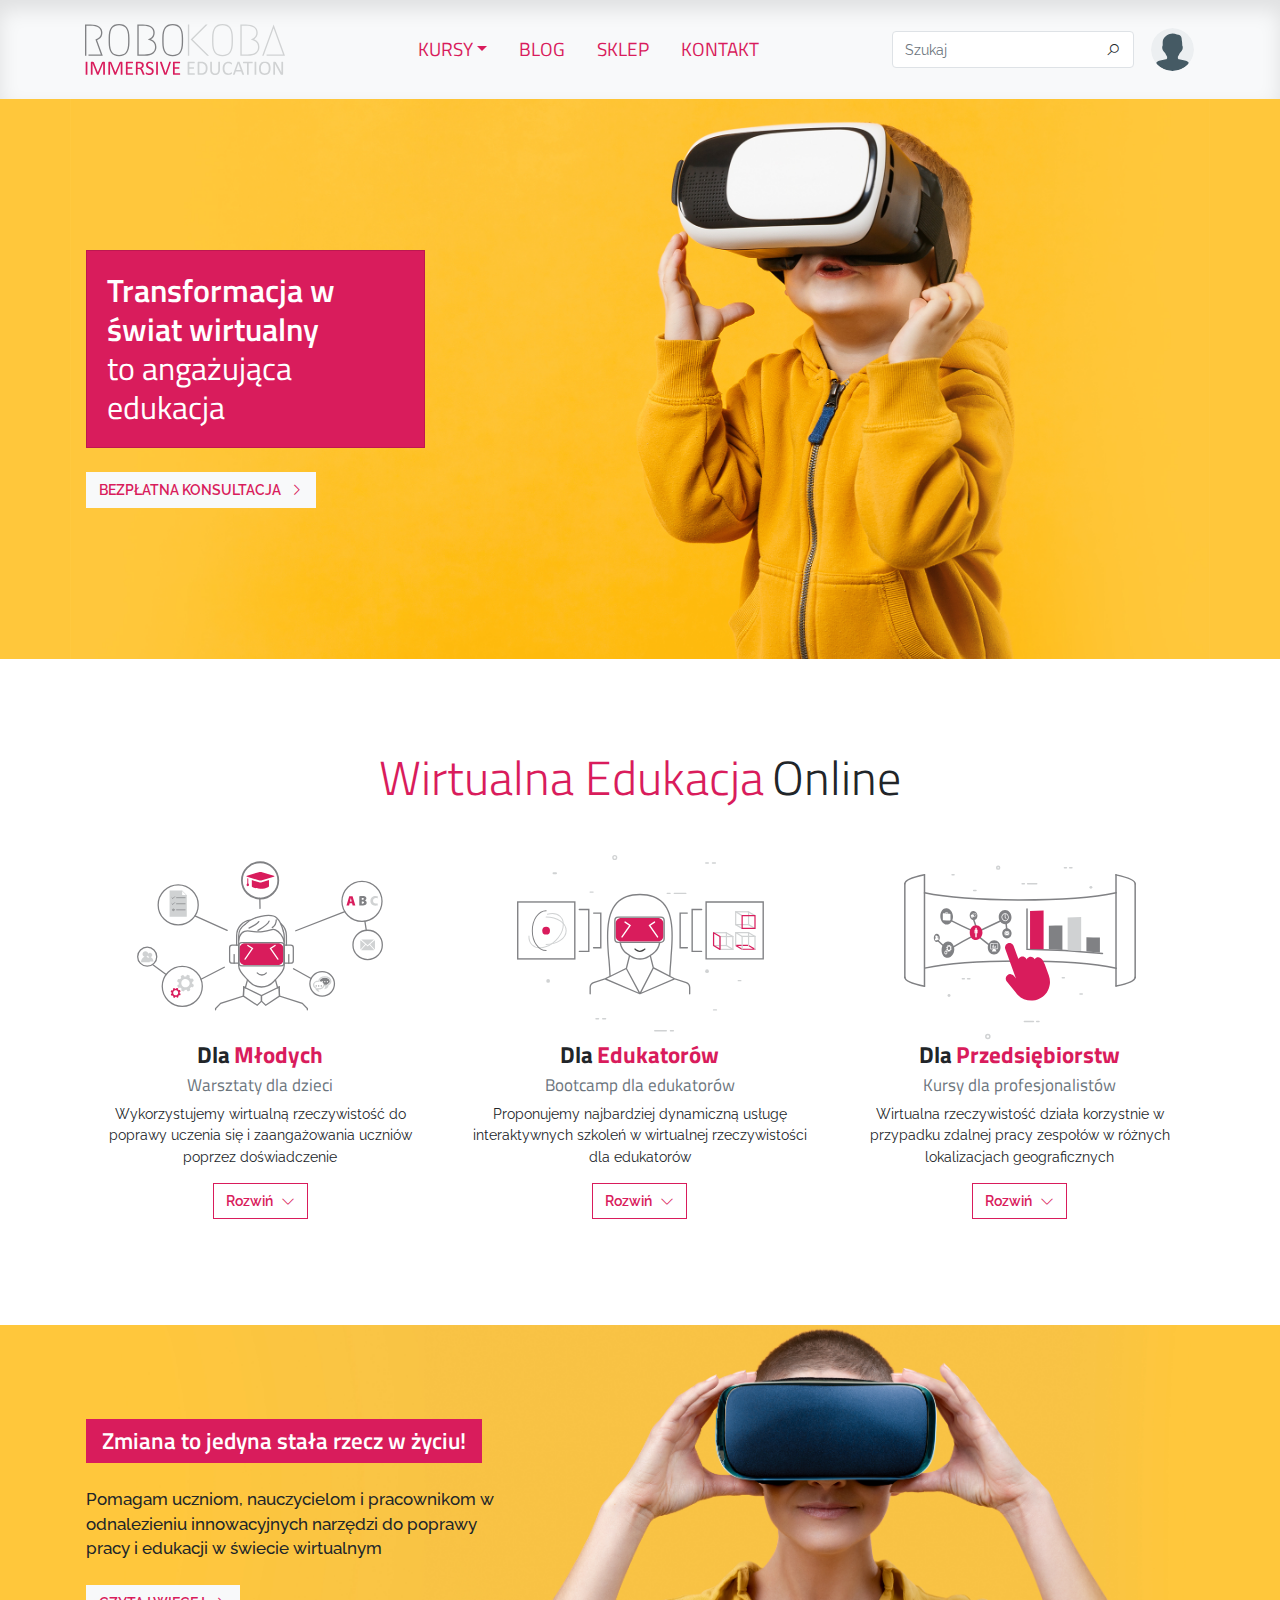
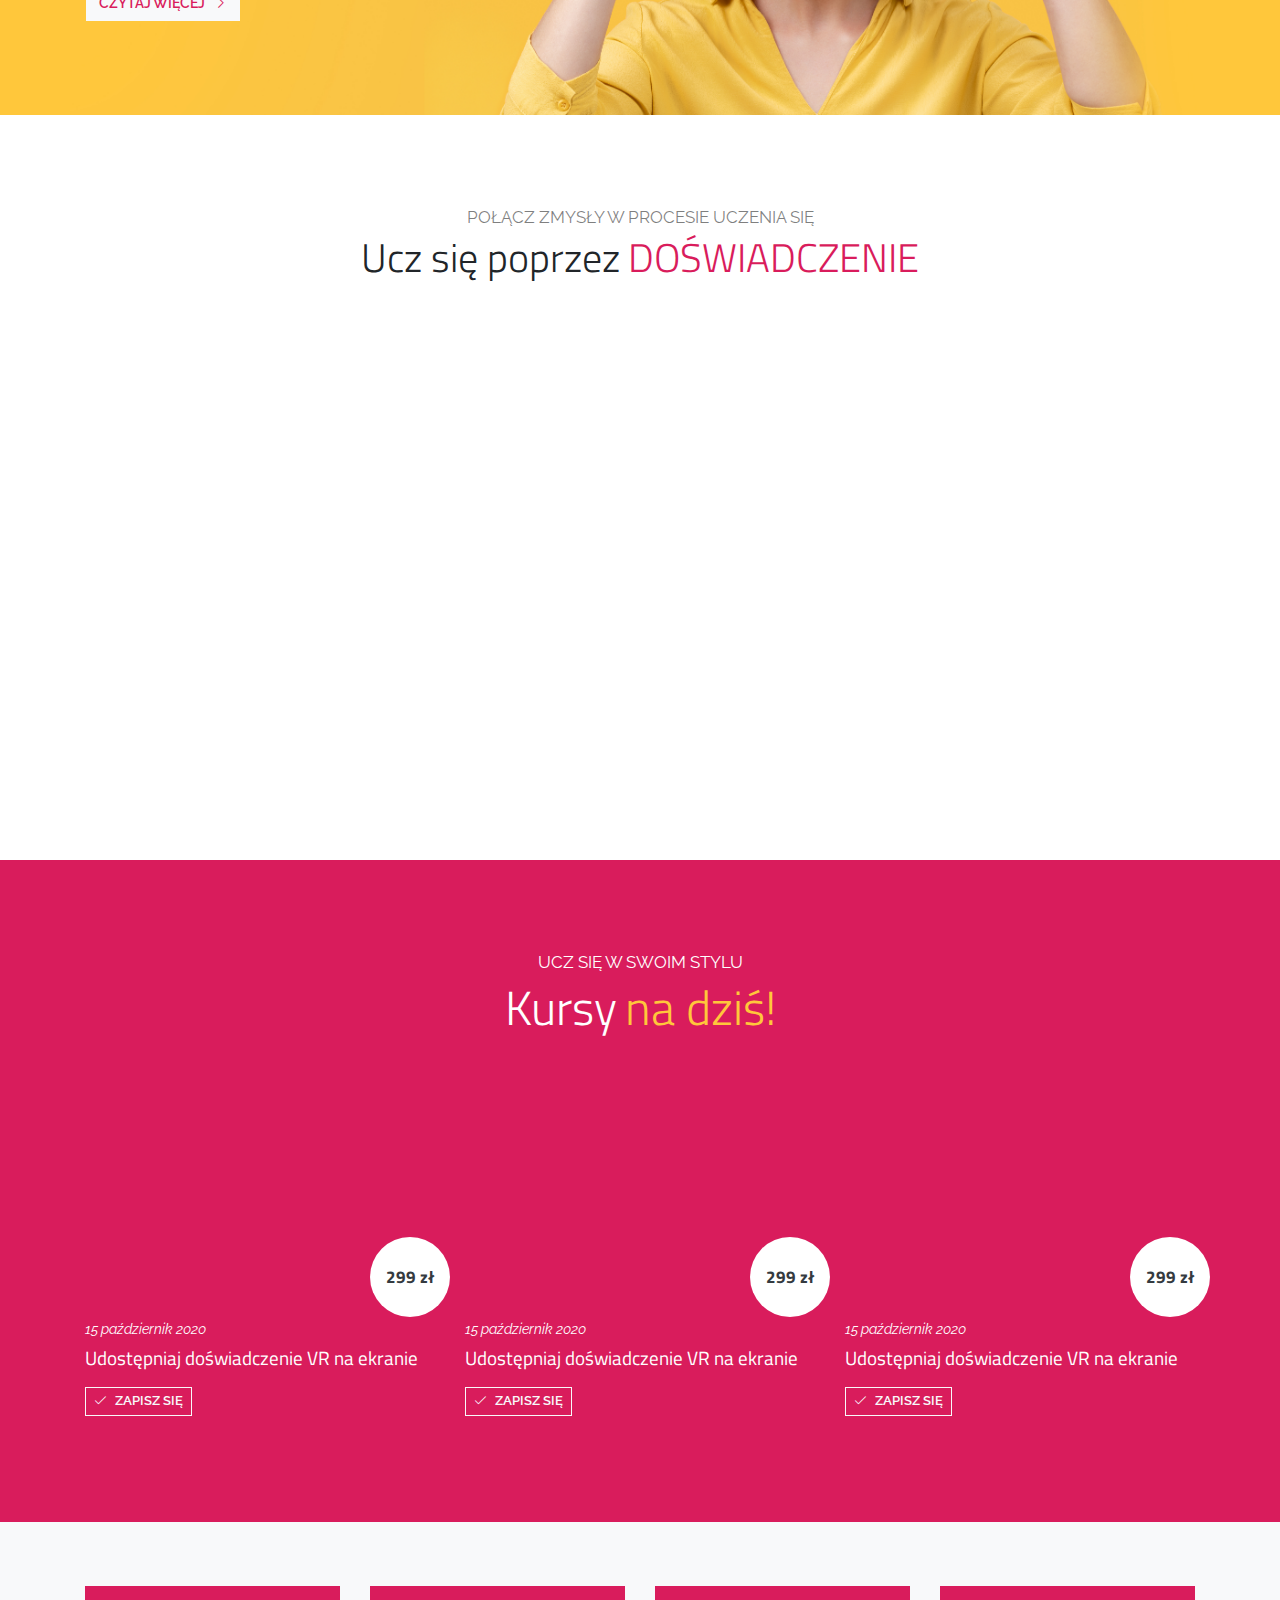
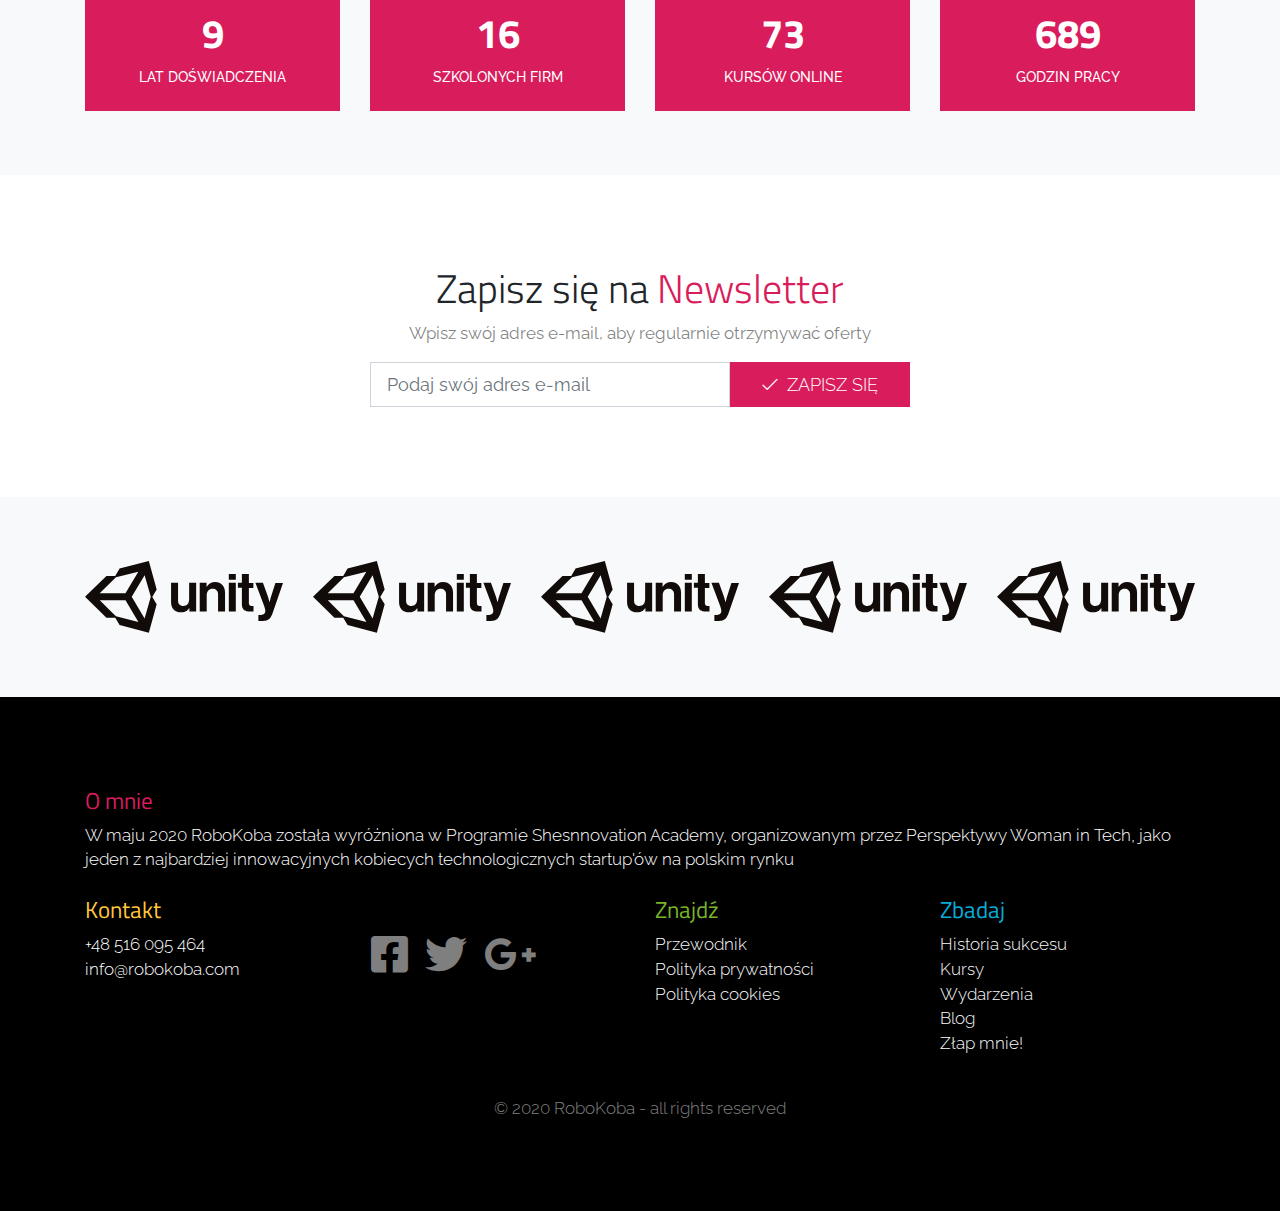
==== commit b783141f: "Update" ====
--- a/index.html
+++ b/index.html
@@ -23,7 +23,7 @@
                         <div class="col-auto d-none d-lg-block">
                             <ul class="nav">
                                 <li class="nav-item dropdown"><a class="dropdown-toggle nav-link text-uppercase h4 mb-0" data-toggle="dropdown" aria-expanded="false" href="#">Kursy</a>
-                                    <div class="dropdown-menu" role="menu"><a class="dropdown-item" role="presentation" href="courses.html">Kursy online</a><a class="dropdown-item" role="presentation" href="events.html">Wydarzenia</a><a class="dropdown-item" role="presentation" href="page.html">Mentoring</a></div>
+                                    <div class="dropdown-menu" role="menu"><a class="dropdown-item" role="presentation" href="courses.html">Kursy online</a><a class="dropdown-item" role="presentation" href="events.html">Wydarzenia</a><a class="dropdown-item" role="presentation" href="mentorings.html">Mentoring</a></div>
                                 </li>
                                 <li class="nav-item"><a class="nav-link text-uppercase h4 mb-0" href="blog.html">Blog</a></li>
                                 <li class="nav-item"><a class="nav-link text-uppercase h4 mb-0" href="#">Sklep</a></li>
@@ -36,7 +36,7 @@
                                     <div class="input-group bg-white border rounded"><input class="form-control border-0 bg-transparent" type="text" placeholder="Szukaj">
                                         <div class="input-group-append"><button class="btn bg-transparent" type="button"><i class="la la-search"></i></button></div>
                                     </div>
-                                </form><button class="btn p-0 ratio width--45 rounded-circle overflow-hidden" type="button"><span><img class="img-fluid" src="assets/img/icon-user-5.svg"></span></button><button class="btn d-lg-none p-0 ml-3" type="button" data-toggle="modal"
+                                </form><a class="btn p-0 ratio width--45 rounded-circle overflow-hidden" role="button" href="login.html"><span><img class="img-fluid" src="assets/img/icon-user-5.svg"></span></a><button class="btn d-lg-none p-0 ml-3" type="button" data-toggle="modal"
                                     data-target="#modal__menu"><i class="la la-bars" style="font-size: 32px;"></i></button></div>
                         </div>
                     </div>
@@ -123,9 +123,7 @@
                     <h1 class="display-4 text-center d-flex d-md-inline-block flex-column mb-4 w-100"><span class="mr-2">Ucz się poprzez</span><span class="text-uppercase text-primary">doświadczenie</span></h1>
                     <div class="row justify-content-center">
                         <div class="col-lg-9">
-                            <div class="ratio ratio-16-9">
-                                <div><iframe allowfullscreen="" frameborder="0" src="https://www.youtube.com/embed/cmZ-4BsCoIA" width="1920" height="1080"></iframe></div>
-                            </div>
+                            <div class="ratio ratio-16-9"><iframe class="d-block" allowfullscreen="" frameborder="0" src="https://www.youtube.com/embed/cmZ-4BsCoIA" width="1920" height="1080"></iframe></div>
                         </div>
                     </div>
                 </div>
@@ -137,36 +135,45 @@
                     <div class="row justify-content-center">
                         <div class="col-sm-8 col-md-6 col-lg-4 py-3">
                             <div class="card bg-transparent border-0">
-                                <div class="ratio ratio-3-2 mb-3">
-                                    <div><img class="img-fluid" src="https://as2.ftcdn.net/jpg/02/02/72/99/500_F_202729919_CB8ozlzptLyM5YU0e9Z8zBAMeYzCT5oV.jpg"></div>
-                                </div>
-                                <div class="card-body p-0">
-                                    <p class="card-text mb-2">15 październik 2020</p>
-                                    <h4 class="card-title mb-3">Udostępniaj doświadczenie VR na ekranie</h4>
+                                <a class="ratio ratio-3-2 mb-3 thumbnail--price" href="course.html" style="background: url(https://as2.ftcdn.net/jpg/02/02/72/99/500_F_202729919_CB8ozlzptLyM5YU0e9Z8zBAMeYzCT5oV.jpg) center / cover no-repeat;">
+                                    <div class="justify-content-end align-items-end">
+                                        <p class="text-dark bg-white ratio width--80 rounded-circle mb-0 thumbnail--price--value position--relative top--15 left--15"><span><span class="h5 mb-0 font-weight-bold">299 zł</span></span>
+                                        </p>
+                                    </div>
+                                </a>
+                                <div class="card-body p-0">
+                                    <p class="card-text mb-2"><em>15 październik 2020</em></p>
+                                    <h4 class="card-title mb-3"><a class="text-white" href="#">Udostępniaj doświadczenie VR na ekranie</a></h4>
                                     <div><a class="btn btn-outline-light btn-sm text-uppercase font-weight--600" role="button" href="course.html"><i class="la la-check mr-2"></i><span>ZAPISZ SIĘ</span></a></div>
                                 </div>
                             </div>
                         </div>
                         <div class="col-sm-8 col-md-6 col-lg-4 py-3">
                             <div class="card bg-transparent border-0">
-                                <div class="ratio ratio-3-2 mb-3">
-                                    <div><img class="img-fluid" src="https://as2.ftcdn.net/jpg/02/02/72/99/500_F_202729919_CB8ozlzptLyM5YU0e9Z8zBAMeYzCT5oV.jpg"></div>
-                                </div>
-                                <div class="card-body p-0">
-                                    <p class="card-text mb-2">15 październik 2020</p>
-                                    <h4 class="card-title mb-3">Udostępniaj doświadczenie VR na ekranie</h4>
+                                <a class="ratio ratio-3-2 mb-3 thumbnail--price" href="course.html" style="background: url(https://as2.ftcdn.net/jpg/02/02/72/99/500_F_202729919_CB8ozlzptLyM5YU0e9Z8zBAMeYzCT5oV.jpg) center / cover no-repeat;">
+                                    <div class="justify-content-end align-items-end">
+                                        <p class="text-dark bg-white ratio width--80 rounded-circle mb-0 thumbnail--price--value position--relative top--15 left--15"><span><span class="h5 mb-0 font-weight-bold">299 zł</span></span>
+                                        </p>
+                                    </div>
+                                </a>
+                                <div class="card-body p-0">
+                                    <p class="card-text mb-2"><em>15 październik 2020</em></p>
+                                    <h4 class="card-title mb-3"><a class="text-white" href="#">Udostępniaj doświadczenie VR na ekranie</a></h4>
                                     <div><a class="btn btn-outline-light btn-sm text-uppercase font-weight--600" role="button" href="course.html"><i class="la la-check mr-2"></i><span>ZAPISZ SIĘ</span></a></div>
                                 </div>
                             </div>
                         </div>
                         <div class="col-sm-8 col-md-6 col-lg-4 py-3">
                             <div class="card bg-transparent border-0">
-                                <div class="ratio ratio-3-2 mb-3">
-                                    <div><img class="img-fluid" src="https://as2.ftcdn.net/jpg/02/02/72/99/500_F_202729919_CB8ozlzptLyM5YU0e9Z8zBAMeYzCT5oV.jpg"></div>
-                                </div>
-                                <div class="card-body p-0">
-                                    <p class="card-text mb-2">15 październik 2020</p>
-                                    <h4 class="card-title mb-3">Udostępniaj doświadczenie VR na ekranie</h4>
+                                <a class="ratio ratio-3-2 mb-3 thumbnail--price" href="course.html" style="background: url(https://as2.ftcdn.net/jpg/02/02/72/99/500_F_202729919_CB8ozlzptLyM5YU0e9Z8zBAMeYzCT5oV.jpg) center / cover no-repeat;">
+                                    <div class="justify-content-end align-items-end">
+                                        <p class="text-dark bg-white ratio width--80 rounded-circle mb-0 thumbnail--price--value position--relative top--15 left--15"><span><span class="h5 mb-0 font-weight-bold">299 zł</span></span>
+                                        </p>
+                                    </div>
+                                </a>
+                                <div class="card-body p-0">
+                                    <p class="card-text mb-2"><em>15 październik 2020</em></p>
+                                    <h4 class="card-title mb-3"><a class="text-white" href="#">Udostępniaj doświadczenie VR na ekranie</a></h4>
                                     <div><a class="btn btn-outline-light btn-sm text-uppercase font-weight--600" role="button" href="course.html"><i class="la la-check mr-2"></i><span>ZAPISZ SIĘ</span></a></div>
                                 </div>
                             </div>
@@ -283,7 +290,7 @@
                                         <ul class="list-unstyled d-flex flex-column align-items-end mt-1">
                                             <li class="mt-1"><a href="courses.html">Kursy online</a></li>
                                             <li class="mt-1"><a href="events.html">Wydarzenia</a></li>
-                                            <li class="mt-1"><a href="#">Mentoring</a></li>
+                                            <li class="mt-1"><a href="mentorings.html">Mentoring</a></li>
                                         </ul>
                                     </div>
                                 </li>
--- a/assets/css/styles.min.css
+++ b/assets/css/styles.min.css
@@ -1 +1 @@
-.flickity-enabled{position:relative}.fancybox-button:focus,.flickity-enabled:focus{outline:0}.flickity-viewport{overflow:hidden;position:relative}.flickity-slider{position:absolute;width:100%;height:100%}.flickity-enabled.is-draggable{-webkit-tap-highlight-color:transparent;-webkit-user-select:none;-moz-user-select:none;-ms-user-select:none;user-select:none}.flickity-enabled.is-draggable .flickity-viewport{cursor:move;cursor:-webkit-grab;cursor:grab}.fancybox-is-grabbing .fancybox-content,.flickity-enabled.is-draggable .flickity-viewport.is-pointer-down{cursor:-webkit-grabbing;cursor:grabbing}.flickity-button{position:absolute;background:hsla(0,0%,100%,.75);border:none;color:#333}.flickity-button:hover{background:#fff;cursor:pointer}.flickity-button:focus{outline:0;box-shadow:0 0 0 5px #19f}.flickity-button:active{opacity:.6}.flickity-button:disabled{opacity:.3;cursor:auto;pointer-events:none}.flickity-button-icon{fill:currentColor}.flickity-prev-next-button{top:50%;width:44px;height:44px;border-radius:50%;transform:translateY(-50%)}.flickity-prev-next-button.previous{left:10px}.flickity-prev-next-button.next{right:10px}.flickity-rtl .flickity-prev-next-button.previous{left:auto;right:10px}.flickity-rtl .flickity-prev-next-button.next{right:auto;left:10px}.flickity-prev-next-button .flickity-button-icon{position:absolute;left:20%;top:20%;width:60%;height:60%}.flickity-page-dots{position:absolute;width:100%;bottom:-25px;padding:0;margin:0;list-style:none;text-align:center;line-height:1}.flickity-rtl .flickity-page-dots{direction:rtl}.flickity-page-dots .dot{display:inline-block;width:10px;height:10px;margin:0 8px;background:#333;border-radius:50%;opacity:.25;cursor:pointer}.flickity-page-dots .dot.is-selected{opacity:1}.fancybox-is-open .fancybox-stage,body.compensate-for-scrollbar{overflow:hidden}.fancybox-active{height:auto}.fancybox-is-hidden{left:-9999px;margin:0;position:absolute!important;top:-9999px;visibility:hidden}.fancybox-container{-webkit-backface-visibility:hidden;height:100%;left:0;outline:0;position:fixed;-webkit-tap-highlight-color:transparent;top:0;-ms-touch-action:manipulation;touch-action:manipulation;transform:translateZ(0);width:100%;z-index:99992}.fancybox-container *{box-sizing:border-box}.fancybox-bg,.fancybox-inner,.fancybox-outer,.fancybox-stage{bottom:0;left:0;position:absolute;right:0;top:0}.fancybox-outer{-webkit-overflow-scrolling:touch;overflow-y:auto}.fancybox-bg{background:#1e1e1e;opacity:0;transition-duration:inherit;transition-property:opacity;transition-timing-function:cubic-bezier(.47,0,.74,.71)}.fancybox-is-open .fancybox-bg{opacity:.9;transition-timing-function:cubic-bezier(.22,.61,.36,1)}.fancybox-caption,.fancybox-infobar,.fancybox-navigation .fancybox-button,.fancybox-toolbar{direction:ltr;opacity:0;position:absolute;transition:opacity .25s,visibility .25s;visibility:hidden;z-index:99997}.fancybox-show-caption .fancybox-caption,.fancybox-show-infobar .fancybox-infobar,.fancybox-show-nav .fancybox-navigation .fancybox-button,.fancybox-show-toolbar .fancybox-toolbar{opacity:1;transition:opacity .25s,visibility;visibility:visible}.fancybox-infobar{color:#ccc;font-size:13px;-webkit-font-smoothing:subpixel-antialiased;height:44px;left:0;line-height:44px;min-width:44px;mix-blend-mode:difference;padding:0 10px;pointer-events:none;top:0;-webkit-touch-callout:none;-webkit-user-select:none;-moz-user-select:none;-ms-user-select:none;user-select:none}.fancybox-toolbar{right:0;top:0}.fancybox-stage{direction:ltr;overflow:visible;transform:translateZ(0);z-index:99994}.fancybox-slide{-webkit-backface-visibility:hidden;display:none;height:100%;left:0;outline:0;overflow:auto;-webkit-overflow-scrolling:touch;padding:44px;position:absolute;text-align:center;top:0;transition-property:transform,opacity;white-space:normal;width:100%;z-index:99994}.fancybox-slide::before{content:'';display:inline-block;font-size:0;height:100%;vertical-align:middle;width:0}.fancybox-is-sliding .fancybox-slide,.fancybox-show-thumbs .fancybox-thumbs,.fancybox-slide--current,.fancybox-slide--next,.fancybox-slide--previous{display:block}.fancybox-slide--image{overflow:hidden;padding:44px 0}.fancybox-button--fsenter svg:nth-child(2),.fancybox-button--fsexit svg:nth-child(1),.fancybox-button--pause svg:nth-child(1),.fancybox-button--play svg:nth-child(2),.fancybox-is-scaling .fancybox-close-small,.fancybox-is-zoomable.fancybox-can-pan .fancybox-close-small,.fancybox-slide--image::before,.flickity--slider.hide--2>.flickity--item+.flickity--item,.flickity--slider.hide--arrows .flickity-prev-next-button,.flickity--slider.hide--nav .flickity-page-dots{display:none}.fancybox-slide--html{padding:6px}.fancybox-content{background:#fff;display:inline-block;margin:0;max-width:100%;overflow:auto;-webkit-overflow-scrolling:touch;padding:44px;position:relative;text-align:left;vertical-align:middle}.fancybox-slide--image .fancybox-content{animation-timing-function:cubic-bezier(.5,0,.14,1);-webkit-backface-visibility:hidden;background:0 0/100% 100% no-repeat;left:0;max-width:none;overflow:visible;padding:0;position:absolute;top:0;-ms-transform-origin:top left;transform-origin:top left;transition-property:transform,opacity;-webkit-user-select:none;-moz-user-select:none;-ms-user-select:none;user-select:none;z-index:99995}.fancybox-can-zoomOut .fancybox-content{cursor:zoom-out}.fancybox-can-zoomIn .fancybox-content{cursor:zoom-in}.fancybox-can-pan .fancybox-content,.fancybox-can-swipe .fancybox-content{cursor:-webkit-grab;cursor:grab}.fancybox-container [data-selectable=true]{cursor:text}.fancybox-image,.fancybox-spaceball{background:0 0;border:0;height:100%;left:0;margin:0;max-height:none;max-width:none;padding:0;position:absolute;top:0;-webkit-user-select:none;-moz-user-select:none;-ms-user-select:none;user-select:none;width:100%}.fancybox-spaceball{z-index:1}.fancybox-slide--iframe .fancybox-content,.fancybox-slide--map .fancybox-content,.fancybox-slide--pdf .fancybox-content,.fancybox-slide--video .fancybox-content{height:100%;overflow:visible;padding:0;width:100%}.bg--black,.fancybox-slide--video .fancybox-content{background:#000}.fancybox-slide--map .fancybox-content{background:#e5e3df}.fancybox-slide--iframe .fancybox-content{background:#fff}.fancybox-iframe,.fancybox-video{background:0 0;border:0;display:block;height:100%;margin:0;overflow:hidden;padding:0;width:100%}.fancybox-iframe{left:0;position:absolute;top:0}.fancybox-error{background:#fff;cursor:default;max-width:400px;padding:40px;width:100%}.fancybox-error p{color:#444;font-size:16px;line-height:20px;margin:0;padding:0}.fancybox-button{background:rgba(30,30,30,.6);border:0;border-radius:0;box-shadow:none;cursor:pointer;display:inline-block;height:44px;margin:0;padding:10px;position:relative;transition:color .2s;vertical-align:top;visibility:inherit;width:44px}.fancybox-button,.fancybox-button:link,.fancybox-button:visited{color:#ccc}.fancybox-button:hover{color:#fff}.fancybox-button.fancybox-focus{outline:dotted 1px}.fancybox-button[disabled],.fancybox-button[disabled]:hover{color:#888;cursor:default;outline:0}.fancybox-button div{height:100%}.fancybox-button svg{display:block;height:100%;overflow:visible;position:relative;width:100%}.fancybox-button svg path{fill:currentColor;stroke-width:0}.fancybox-progress{background:#ff5268;height:2px;left:0;position:absolute;right:0;top:0;-ms-transform:scaleX(0);transform:scaleX(0);-ms-transform-origin:0;transform-origin:0;transition-property:transform;transition-timing-function:linear;z-index:99998}.fancybox-close-small{background:0 0;border:0;border-radius:0;color:#ccc;cursor:pointer;opacity:.8;padding:8px;position:absolute;right:-12px;top:-44px;z-index:401}.fancybox-close-small:hover{color:#fff;opacity:1}.fancybox-slide--html .fancybox-close-small{color:currentColor;padding:10px;right:0;top:0}.fancybox-slide--image.fancybox-is-scaling .fancybox-content{overflow:hidden}.fancybox-navigation .fancybox-button{background-clip:content-box;height:100px;opacity:0;position:absolute;top:calc(50% - 50px);width:70px}.fancybox-navigation .fancybox-button div{padding:7px}.fancybox-navigation .fancybox-button--arrow_left{left:0;left:env(safe-area-inset-left);padding:31px 26px 31px 6px}.fancybox-navigation .fancybox-button--arrow_right{padding:31px 6px 31px 26px;right:0;right:env(safe-area-inset-right)}.fancybox-caption{background:linear-gradient(to top,rgba(0,0,0,.85) 0,rgba(0,0,0,.3) 50%,rgba(0,0,0,.15) 65%,rgba(0,0,0,.075) 75.5%,rgba(0,0,0,.037) 82.85%,rgba(0,0,0,.019) 88%,rgba(0,0,0,0) 100%);bottom:0;color:#eee;font-size:14px;font-weight:400;left:0;line-height:1.5;padding:75px 44px 25px;pointer-events:none;right:0;text-align:center;z-index:99996}.fancybox-caption--separate{margin-top:-50px}.fancybox-caption__body{max-height:50vh;overflow:auto;pointer-events:all}.fancybox-caption a,.fancybox-caption a:link,.fancybox-caption a:visited{color:#ccc;text-decoration:none}.fancybox-caption a:hover{color:#fff;text-decoration:underline}.fancybox-loading{animation:1s linear infinite fancybox-rotate;background:0 0;border:4px solid #888;border-bottom-color:#fff;border-radius:50%;height:50px;left:50%;margin:-25px 0 0 -25px;opacity:.7;padding:0;position:absolute;top:50%;width:50px;z-index:99999}@keyframes fancybox-rotate{100%{transform:rotate(360deg)}}.fancybox-animated{transition-timing-function:cubic-bezier(0,0,.25,1)}.fancybox-fx-slide.fancybox-slide--previous{opacity:0;transform:translate3d(-100%,0,0)}.fancybox-fx-slide.fancybox-slide--next{opacity:0;transform:translate3d(100%,0,0)}.fancybox-fx-slide.fancybox-slide--current{opacity:1;transform:translate3d(0,0,0)}.fancybox-fx-fade.fancybox-slide--next,.fancybox-fx-fade.fancybox-slide--previous{opacity:0;transition-timing-function:cubic-bezier(.19,1,.22,1)}.fancybox-fx-fade.fancybox-slide--current{opacity:1}.fancybox-fx-zoom-in-out.fancybox-slide--previous{opacity:0;transform:scale3d(1.5,1.5,1.5)}.fancybox-fx-zoom-in-out.fancybox-slide--next{opacity:0;transform:scale3d(.5,.5,.5)}.fancybox-fx-zoom-in-out.fancybox-slide--current{opacity:1;transform:scale3d(1,1,1)}.fancybox-fx-rotate.fancybox-slide--previous{opacity:0;-ms-transform:rotate(-360deg);transform:rotate(-360deg)}.fancybox-fx-rotate.fancybox-slide--next{opacity:0;-ms-transform:rotate(360deg);transform:rotate(360deg)}.fancybox-fx-rotate.fancybox-slide--current{opacity:1;-ms-transform:rotate(0);transform:rotate(0)}.fancybox-fx-circular.fancybox-slide--previous{opacity:0;transform:scale3d(0,0,0) translate3d(-100%,0,0)}.fancybox-fx-circular.fancybox-slide--next{opacity:0;transform:scale3d(0,0,0) translate3d(100%,0,0)}.fancybox-fx-circular.fancybox-slide--current{opacity:1;transform:scale3d(1,1,1) translate3d(0,0,0)}.fancybox-fx-tube.fancybox-slide--previous{transform:translate3d(-100%,0,0) scale(.1) skew(-10deg)}.fancybox-fx-tube.fancybox-slide--next{transform:translate3d(100%,0,0) scale(.1) skew(10deg)}.fancybox-fx-tube.fancybox-slide--current{transform:translate3d(0,0,0) scale(1)}@media all and (max-height:576px){.fancybox-slide{padding-left:6px;padding-right:6px}.fancybox-slide--image{padding:6px 0}.fancybox-close-small{right:-6px}.fancybox-slide--image .fancybox-close-small{background:#4e4e4e;color:#f2f4f6;height:36px;opacity:1;padding:6px;right:0;top:0;width:36px}.fancybox-caption{padding-left:12px;padding-right:12px}}.fancybox-share{background:#f4f4f4;border-radius:3px;max-width:90%;padding:30px;text-align:center}.fancybox-share h1{color:#222;font-size:35px;font-weight:700;margin:0 0 20px}.fancybox-share p{margin:0;padding:0}.fancybox-share__button{border:0;border-radius:3px;display:inline-block;font-size:14px;font-weight:700;line-height:40px;margin:0 5px 10px;min-width:130px;padding:0 15px;text-decoration:none;transition:.2s;-webkit-user-select:none;-moz-user-select:none;-ms-user-select:none;user-select:none;white-space:nowrap}.btn-outline-primary:hover,.btn-primary,.fancybox-share__button:link,.fancybox-share__button:visited{color:#fff}.fancybox-share__button:hover{text-decoration:none}.fancybox-share__button--fb{background:#3b5998}.fancybox-share__button--fb:hover{background:#344e86}.fancybox-share__button--pt{background:#bd081d}.fancybox-share__button--pt:hover{background:#aa0719}.fancybox-share__button--tw{background:#1da1f2}.fancybox-share__button--tw:hover{background:#0d95e8}.fancybox-share__button svg{height:25px;margin-right:7px;position:relative;top:-1px;vertical-align:middle;width:25px}.fancybox-share__button svg path{fill:#fff}.fancybox-share__input{background:0 0;border:0;border-bottom:1px solid #d7d7d7;border-radius:0;color:#5d5b5b;font-size:14px;margin:10px 0 0;outline:0;padding:10px 15px;width:100%}.fancybox-thumbs{background:#ddd;bottom:0;display:none;margin:0;-webkit-overflow-scrolling:touch;-ms-overflow-style:-ms-autohiding-scrollbar;padding:2px 2px 4px;position:absolute;right:0;-webkit-tap-highlight-color:transparent;top:0;width:212px;z-index:99995}.fancybox-thumbs-x{overflow-x:auto;overflow-y:hidden}.fancybox-show-thumbs .fancybox-inner{right:212px}.fancybox-thumbs__list{font-size:0;height:100%;list-style:none;margin:0;overflow-x:hidden;overflow-y:auto;padding:0;position:relative;white-space:nowrap;width:100%}.fancybox-thumbs-x .fancybox-thumbs__list{overflow:hidden}.fancybox-thumbs-y .fancybox-thumbs__list::-webkit-scrollbar{width:7px}.fancybox-thumbs-y .fancybox-thumbs__list::-webkit-scrollbar-track{background:#fff;border-radius:10px;box-shadow:inset 0 0 6px rgba(0,0,0,.3)}.fancybox-thumbs-y .fancybox-thumbs__list::-webkit-scrollbar-thumb{background:#2a2a2a;border-radius:10px}.fancybox-thumbs__list a{-webkit-backface-visibility:hidden;backface-visibility:hidden;background-color:rgba(0,0,0,.1);background-position:center center;background-repeat:no-repeat;background-size:cover;cursor:pointer;float:left;height:75px;margin:2px;max-height:calc(100% - 8px);max-width:calc(50% - 4px);outline:0;overflow:hidden;padding:0;position:relative;-webkit-tap-highlight-color:transparent;width:100px}.fancybox-thumbs__list a::before{border:6px solid #ff5268;bottom:0;content:'';left:0;opacity:0;position:absolute;right:0;top:0;transition:.2s cubic-bezier(.25,.46,.45,.94);z-index:99991}.fancybox-thumbs__list a:focus::before{opacity:.5}.fancybox-thumbs__list a.fancybox-thumbs-active::before{opacity:1}@media all and (max-width:576px){.fancybox-thumbs{width:110px}.fancybox-show-thumbs .fancybox-inner{right:110px}.fancybox-thumbs__list a{max-width:calc(100% - 10px)}}.flickity-viewport{width:100%;height:100%}.flickity--slider.arrows--white .flickity-prev-next-button{border-radius:0;background:0 0}.flickity--slider.arrows--white .flickity-prev-next-button svg *{fill:#fff}.ratio{display:block;position:relative;width:100%}.ratio:after{content:"";display:block;padding-bottom:100%}.ratio>*{position:absolute;width:100%;height:100%;display:flex;justify-content:center;align-items:center;overflow:hidden}.ratio>*>* .svg,.ratio>*>* iframe,.ratio>*>img{position:absolute;width:100%;height:100%;left:0;top:0;object-fit:cover}.ratio.ratio-3-1:after{padding-bottom:calc(100% * 1 / 3)}.ratio.ratio-5-2:after{padding-bottom:calc(100% * 2 / 5)}.ratio.ratio-2-1:after{padding-bottom:calc(100% * 1 / 2)}.ratio.ratio-16-9:after{padding-bottom:calc(100% * 9 / 16)}.ratio.ratio-3-2:after{padding-bottom:calc(100% * 2 / 3)}.ratio.ratio-4-3:after{padding-bottom:calc(100% * 3 / 4)}.ratio.ratio-5-4:after{padding-bottom:calc(100% * 4 / 5)}.ratio.ratio-1-1:after{padding-bottom:calc(100% * 1 / 1)}.ratio.ratio-4-5:after{padding-bottom:calc(100% * 5 / 4)}.ratio.ratio-3-4:after{padding-bottom:calc(100% * 4 / 3)}.ratio.ratio-2-3:after{padding-bottom:calc(100% * 3 / 2)}.ratio.ratio-1-2:after{padding-bottom:calc(100% * 2 / 1)}@media (min-width:768px){.ratio-md{display:block;position:relative;width:100%}.ratio-md:after{content:"";display:block;padding-bottom:100%}.ratio-md>*{position:absolute;width:100%;height:100%;display:flex;justify-content:center;align-items:center;overflow:hidden}.ratio-md>*>* .svg,.ratio-md>*>* iframe,.ratio-md>*>img{position:absolute;width:100%;height:100%;left:0;top:0;object-fit:cover}.ratio-md.ratio-md-3-1:after,.ratio-sm.ratio-md-3-1:after,.ratio.ratio-md-3-1:after{padding-bottom:calc(100% * 1 / 3)}.ratio-md.ratio-md-5-2:after,.ratio-sm.ratio-md-5-2:after,.ratio.ratio-md-5-2:after{padding-bottom:calc(100% * 2 / 5)}.ratio-md.ratio-md-2-1:after,.ratio-sm.ratio-md-2-1:after,.ratio.ratio-md-2-1:after{padding-bottom:calc(100% * 1 / 2)}.ratio-md.ratio-md-16-9:after,.ratio-sm.ratio-md-16-9:after,.ratio.ratio-md-16-9:after{padding-bottom:calc(100% * 9 / 16)}.ratio-md.ratio-md-3-2:after,.ratio-sm.ratio-md-3-2:after,.ratio.ratio-md-3-2:after{padding-bottom:calc(100% * 2 / 3)}.ratio-md.ratio-md-4-3:after,.ratio-sm.ratio-md-4-3:after,.ratio.ratio-md-4-3:after{padding-bottom:calc(100% * 3 / 4)}.ratio-md.ratio-md-5-4:after,.ratio-sm.ratio-md-5-4:after,.ratio.ratio-md-5-4:after{padding-bottom:calc(100% * 4 / 5)}.ratio-md.ratio-md-1-1:after,.ratio-sm.ratio-md-1-1:after,.ratio.ratio-md-1-1:after{padding-bottom:calc(100% * 1 / 1)}.ratio-md.ratio-md-4-5:after,.ratio-sm.ratio-md-4-5:after,.ratio.ratio-md-4-5:after{padding-bottom:calc(100% * 5 / 4)}.ratio-md.ratio-md-3-4:after,.ratio-sm.ratio-md-3-4:after,.ratio.ratio-md-3-4:after{padding-bottom:calc(100% * 4 / 3)}.ratio-md.ratio-md-2-3:after,.ratio-sm.ratio-md-2-3:after,.ratio.ratio-md-2-3:after{padding-bottom:calc(100% * 3 / 2)}.ratio-md.ratio-md-1-2:after,.ratio-sm.ratio-md-1-2:after,.ratio.ratio-md-1-2:after{padding-bottom:calc(100% * 2 / 1)}}@media (min-width:992px){.ratio-lg{display:block;position:relative;width:100%}.ratio-lg:after{content:"";display:block;padding-bottom:100%}.ratio-lg>*{position:absolute;width:100%;height:100%;display:flex;justify-content:center;align-items:center;overflow:hidden}.ratio-lg>*>* .svg,.ratio-lg>*>* iframe,.ratio-lg>*>img{position:absolute;width:100%;height:100%;left:0;top:0;object-fit:cover}.ratio-lg.ratio-lg-3-1:after,.ratio-md.ratio-lg-3-1:after,.ratio-sm.ratio-lg-3-1:after,.ratio.ratio-lg-3-1:after{padding-bottom:calc(100% * 1 / 3)}.ratio-lg.ratio-lg-5-2:after,.ratio-md.ratio-lg-5-2:after,.ratio-sm.ratio-lg-5-2:after,.ratio.ratio-lg-5-2:after{padding-bottom:calc(100% * 2 / 5)}.ratio-lg.ratio-lg-2-1:after,.ratio-md.ratio-lg-2-1:after,.ratio-sm.ratio-lg-2-1:after,.ratio.ratio-lg-2-1:after{padding-bottom:calc(100% * 1 / 2)}.ratio-lg.ratio-lg-16-9:after,.ratio-md.ratio-lg-16-9:after,.ratio-sm.ratio-lg-16-9:after,.ratio.ratio-lg-16-9:after{padding-bottom:calc(100% * 9 / 16)}.ratio-lg.ratio-lg-3-2:after,.ratio-md.ratio-lg-3-2:after,.ratio-sm.ratio-lg-3-2:after,.ratio.ratio-lg-3-2:after{padding-bottom:calc(100% * 2 / 3)}.ratio-lg.ratio-lg-4-3:after,.ratio-md.ratio-lg-4-3:after,.ratio-sm.ratio-lg-4-3:after,.ratio.ratio-lg-4-3:after{padding-bottom:calc(100% * 3 / 4)}.ratio-lg.ratio-lg-5-4:after,.ratio-md.ratio-lg-5-4:after,.ratio-sm.ratio-lg-5-4:after,.ratio.ratio-lg-5-4:after{padding-bottom:calc(100% * 4 / 5)}.ratio-lg.ratio-lg-1-1:after,.ratio-md.ratio-lg-1-1:after,.ratio-sm.ratio-lg-1-1:after,.ratio.ratio-lg-1-1:after{padding-bottom:calc(100% * 1 / 1)}.ratio-lg.ratio-lg-4-5:after,.ratio-md.ratio-lg-4-5:after,.ratio-sm.ratio-lg-4-5:after,.ratio.ratio-lg-4-5:after{padding-bottom:calc(100% * 5 / 4)}.ratio-lg.ratio-lg-3-4:after,.ratio-md.ratio-lg-3-4:after,.ratio-sm.ratio-lg-3-4:after,.ratio.ratio-lg-3-4:after{padding-bottom:calc(100% * 4 / 3)}.ratio-lg.ratio-lg-2-3:after,.ratio-md.ratio-lg-2-3:after,.ratio-sm.ratio-lg-2-3:after,.ratio.ratio-lg-2-3:after{padding-bottom:calc(100% * 3 / 2)}.ratio-lg.ratio-lg-1-2:after,.ratio-md.ratio-lg-1-2:after,.ratio-sm.ratio-lg-1-2:after,.ratio.ratio-lg-1-2:after{padding-bottom:calc(100% * 2 / 1)}}@media screen and (min-width:1200px){.ratio-xl{display:block;position:relative;width:100%}.ratio-xl:after{content:"";display:block;padding-bottom:100%}.ratio-xl>*{position:absolute;width:100%;height:100%;display:flex;justify-content:center;align-items:center;overflow:hidden}.ratio-xl>*>* .svg,.ratio-xl>*>* iframe,.ratio-xl>*>img{position:absolute;width:100%;height:100%;left:0;top:0;object-fit:cover}.ratio-lg.ratio-xl-3-1:after,.ratio-md.ratio-xl-3-1:after,.ratio-sm.ratio-xl-3-1:after,.ratio-xl.ratio-xl-3-1:after,.ratio.ratio-xl-3-1:after{padding-bottom:calc(100% * 1 / 3)}.ratio-lg.ratio-xl-5-2:after,.ratio-md.ratio-xl-5-2:after,.ratio-sm.ratio-xl-5-2:after,.ratio-xl.ratio-xl-5-2:after,.ratio.ratio-xl-5-2:after{padding-bottom:calc(100% * 2 / 5)}.ratio-lg.ratio-xl-2-1:after,.ratio-md.ratio-xl-2-1:after,.ratio-sm.ratio-xl-2-1:after,.ratio-xl.ratio-xl-2-1:after,.ratio.ratio-xl-2-1:after{padding-bottom:calc(100% * 1 / 2)}.ratio-lg.ratio-xl-16-9:after,.ratio-md.ratio-xl-16-9:after,.ratio-sm.ratio-xl-16-9:after,.ratio-xl.ratio-xl-16-9:after,.ratio.ratio-xl-16-9:after{padding-bottom:calc(100% * 9 / 16)}.ratio-lg.ratio-xl-3-2:after,.ratio-md.ratio-xl-3-2:after,.ratio-sm.ratio-xl-3-2:after,.ratio-xl.ratio-xl-3-2:after,.ratio.ratio-xl-3-2:after{padding-bottom:calc(100% * 2 / 3)}.ratio-lg.ratio-xl-4-3:after,.ratio-md.ratio-xl-4-3:after,.ratio-sm.ratio-xl-4-3:after,.ratio-xl.ratio-xl-4-3:after,.ratio.ratio-xl-4-3:after{padding-bottom:calc(100% * 3 / 4)}.ratio-lg.ratio-xl-5-4:after,.ratio-md.ratio-xl-5-4:after,.ratio-sm.ratio-xl-5-4:after,.ratio-xl.ratio-xl-5-4:after,.ratio.ratio-xl-5-4:after{padding-bottom:calc(100% * 4 / 5)}.ratio-lg.ratio-xl-1-1:after,.ratio-md.ratio-xl-1-1:after,.ratio-sm.ratio-xl-1-1:after,.ratio-xl.ratio-xl-1-1:after,.ratio.ratio-xl-1-1:after{padding-bottom:calc(100% * 1 / 1)}.ratio-lg.ratio-xl-4-5:after,.ratio-md.ratio-xl-4-5:after,.ratio-sm.ratio-xl-4-5:after,.ratio-xl.ratio-xl-4-5:after,.ratio.ratio-xl-4-5:after{padding-bottom:calc(100% * 5 / 4)}.ratio-lg.ratio-xl-3-4:after,.ratio-md.ratio-xl-3-4:after,.ratio-sm.ratio-xl-3-4:after,.ratio-xl.ratio-xl-3-4:after,.ratio.ratio-xl-3-4:after{padding-bottom:calc(100% * 4 / 3)}.ratio-lg.ratio-xl-2-3:after,.ratio-md.ratio-xl-2-3:after,.ratio-sm.ratio-xl-2-3:after,.ratio-xl.ratio-xl-2-3:after,.ratio.ratio-xl-2-3:after{padding-bottom:calc(100% * 3 / 2)}.ratio-lg.ratio-xl-1-2:after,.ratio-md.ratio-xl-1-2:after,.ratio-sm.ratio-xl-1-2:after,.ratio-xl.ratio-xl-1-2:after,.ratio.ratio-xl-1-2:after{padding-bottom:calc(100% * 2 / 1)}}.font-weight--100{font-weight:100}.font-weight--200{font-weight:200}.font-weight--300{font-weight:300}.font-weight--400{font-weight:400}.font-weight--500{font-weight:500}.font-weight--600{font-weight:600}.font-weight--700{font-weight:700}.font-weight--800{font-weight:800}.font-weight--900{font-weight:900}.opacity--0{opacity:0}.opacity--1{opacity:.01}.opacity--2{opacity:.02}.opacity--3{opacity:.03}.opacity--4{opacity:.04}.opacity--5{opacity:.05}.opacity--6{opacity:.06}.opacity--7{opacity:.07}.opacity--8{opacity:.08}.opacity--9{opacity:.09}.opacity--10{opacity:.1}.opacity--11{opacity:.11}.opacity--12{opacity:.12}.opacity--13{opacity:.13}.opacity--14{opacity:.14}.opacity--15{opacity:.15}.opacity--16{opacity:.16}.opacity--17{opacity:.17}.opacity--18{opacity:.18}.opacity--19{opacity:.19}.opacity--20{opacity:.2}.opacity--21{opacity:.21}.opacity--22{opacity:.22}.opacity--23{opacity:.23}.opacity--24{opacity:.24}.opacity--25{opacity:.25}.opacity--26{opacity:.26}.opacity--27{opacity:.27}.opacity--28{opacity:.28}.opacity--29{opacity:.29}.opacity--30{opacity:.3}.opacity--31{opacity:.31}.opacity--32{opacity:.32}.opacity--33{opacity:.33}.opacity--34{opacity:.34}.opacity--35{opacity:.35}.opacity--36{opacity:.36}.opacity--37{opacity:.37}.opacity--38{opacity:.38}.opacity--39{opacity:.39}.opacity--40{opacity:.4}.opacity--41{opacity:.41}.opacity--42{opacity:.42}.opacity--43{opacity:.43}.opacity--44{opacity:.44}.opacity--45{opacity:.45}.opacity--46{opacity:.46}.opacity--47{opacity:.47}.opacity--48{opacity:.48}.opacity--49{opacity:.49}.opacity--50{opacity:.5}.opacity--51{opacity:.51}.opacity--52{opacity:.52}.opacity--53{opacity:.53}.opacity--54{opacity:.54}.opacity--55{opacity:.55}.opacity--56{opacity:.56}.opacity--57{opacity:.57}.opacity--58{opacity:.58}.opacity--59{opacity:.59}.opacity--60{opacity:.6}.opacity--61{opacity:.61}.opacity--62{opacity:.62}.opacity--63{opacity:.63}.opacity--64{opacity:.64}.opacity--65{opacity:.65}.opacity--66{opacity:.66}.opacity--67{opacity:.67}.opacity--68{opacity:.68}.opacity--69{opacity:.69}.opacity--70{opacity:.7}.opacity--71{opacity:.71}.opacity--72{opacity:.72}.opacity--73{opacity:.73}.opacity--74{opacity:.74}.opacity--75{opacity:.75}.opacity--76{opacity:.76}.opacity--77{opacity:.77}.opacity--78{opacity:.78}.opacity--79{opacity:.79}.opacity--80{opacity:.8}.opacity--81{opacity:.81}.opacity--82{opacity:.82}.opacity--83{opacity:.83}.opacity--84{opacity:.84}.opacity--85{opacity:.85}.opacity--86{opacity:.86}.opacity--87{opacity:.87}.opacity--88{opacity:.88}.opacity--89{opacity:.89}.opacity--90{opacity:.9}.opacity--91{opacity:.91}.opacity--92{opacity:.92}.opacity--93{opacity:.93}.opacity--94{opacity:.94}.opacity--95{opacity:.95}.opacity--96{opacity:.96}.opacity--97{opacity:.97}.opacity--98{opacity:.98}.opacity--99{opacity:.99}.opacity--100{opacity:1}.min--width--0{min-width:0!important}.min--height--0{min-height:0!important}.width--0{width:0!important}.height--0{height:0}.max--width--0{max-width:0!important}.max--width--0.svg{display:block;width:100%}.max--height--0{max-height:0!important}.max--height--0.svg{display:block;height:100%}.p--0,.pl--0,.px--0{padding-left:0}.p--0,.pr--0,.px--0{padding-right:0}.p--0,.pt--0,.py--0{padding-top:0}.p--0,.pb--0,.py--0{padding-bottom:0}.m--0,.ml--0,.mx--0{margin-left:0}.m--0,.mr--0,.mx--0{margin-right:0}.m--0,.mt--0,.my--0{margin-top:0}.m--0,.mb--0,.my--0{margin-bottom:0}.min--width--1{min-width:1px!important}.min--height--1{min-height:1px!important}.width--1{width:1px!important}.height--1{height:1px}.max--width--1{max-width:1px!important}.max--width--1.svg{display:block;width:100%}.max--height--1{max-height:1px!important}.max--height--1.svg{display:block;height:100%}.p--1,.pl--1,.px--1{padding-left:1px}.p--1,.pr--1,.px--1{padding-right:1px}.p--1,.pt--1,.py--1{padding-top:1px}.p--1,.pb--1,.py--1{padding-bottom:1px}.m--1,.ml--1,.mx--1{margin-left:1px}.m--1,.mr--1,.mx--1{margin-right:1px}.m--1,.mt--1,.my--1{margin-top:1px}.m--1,.mb--1,.my--1{margin-bottom:1px}.min--width--2{min-width:2px!important}.min--height--2{min-height:2px!important}.width--2{width:2px!important}.height--2{height:2px}.max--width--2{max-width:2px!important}.max--width--2.svg{display:block;width:100%}.max--height--2{max-height:2px!important}.max--height--2.svg{display:block;height:100%}.p--2,.pl--2,.px--2{padding-left:2px}.p--2,.pr--2,.px--2{padding-right:2px}.p--2,.pt--2,.py--2{padding-top:2px}.p--2,.pb--2,.py--2{padding-bottom:2px}.m--2,.ml--2,.mx--2{margin-left:2px}.m--2,.mr--2,.mx--2{margin-right:2px}.m--2,.mt--2,.my--2{margin-top:2px}.m--2,.mb--2,.my--2{margin-bottom:2px}.min--width--3{min-width:3px!important}.min--height--3{min-height:3px!important}.width--3{width:3px!important}.height--3{height:3px}.max--width--3{max-width:3px!important}.max--width--3.svg{display:block;width:100%}.max--height--3{max-height:3px!important}.max--height--3.svg{display:block;height:100%}.p--3,.pl--3,.px--3{padding-left:3px}.p--3,.pr--3,.px--3{padding-right:3px}.p--3,.pt--3,.py--3{padding-top:3px}.p--3,.pb--3,.py--3{padding-bottom:3px}.m--3,.ml--3,.mx--3{margin-left:3px}.m--3,.mr--3,.mx--3{margin-right:3px}.m--3,.mt--3,.my--3{margin-top:3px}.m--3,.mb--3,.my--3{margin-bottom:3px}.min--width--4{min-width:4px!important}.min--height--4{min-height:4px!important}.width--4{width:4px!important}.height--4{height:4px}.max--width--4{max-width:4px!important}.max--width--4.svg{display:block;width:100%}.max--height--4{max-height:4px!important}.max--height--4.svg{display:block;height:100%}.p--4,.pl--4,.px--4{padding-left:4px}.p--4,.pr--4,.px--4{padding-right:4px}.p--4,.pt--4,.py--4{padding-top:4px}.p--4,.pb--4,.py--4{padding-bottom:4px}.m--4,.ml--4,.mx--4{margin-left:4px}.m--4,.mr--4,.mx--4{margin-right:4px}.m--4,.mt--4,.my--4{margin-top:4px}.m--4,.mb--4,.my--4{margin-bottom:4px}.min--width--5{min-width:5px!important}.min--height--5{min-height:5px!important}.width--5{width:5px!important}.height--5{height:5px}.max--width--5{max-width:5px!important}.max--width--5.svg{display:block;width:100%}.max--height--5{max-height:5px!important}.max--height--5.svg{display:block;height:100%}.p--5,.pl--5,.px--5{padding-left:5px}.p--5,.pr--5,.px--5{padding-right:5px}.p--5,.pt--5,.py--5{padding-top:5px}.p--5,.pb--5,.py--5{padding-bottom:5px}.m--5,.ml--5,.mx--5{margin-left:5px}.m--5,.mr--5,.mx--5{margin-right:5px}.m--5,.mt--5,.my--5{margin-top:5px}.m--5,.mb--5,.my--5{margin-bottom:5px}.min--width--6{min-width:6px!important}.min--height--6{min-height:6px!important}.width--6{width:6px!important}.height--6{height:6px}.max--width--6{max-width:6px!important}.max--width--6.svg{display:block;width:100%}.max--height--6{max-height:6px!important}.max--height--6.svg{display:block;height:100%}.p--6,.pl--6,.px--6{padding-left:6px}.p--6,.pr--6,.px--6{padding-right:6px}.p--6,.pt--6,.py--6{padding-top:6px}.p--6,.pb--6,.py--6{padding-bottom:6px}.m--6,.ml--6,.mx--6{margin-left:6px}.m--6,.mr--6,.mx--6{margin-right:6px}.m--6,.mt--6,.my--6{margin-top:6px}.m--6,.mb--6,.my--6{margin-bottom:6px}.min--width--7{min-width:7px!important}.min--height--7{min-height:7px!important}.width--7{width:7px!important}.height--7{height:7px}.max--width--7{max-width:7px!important}.max--width--7.svg{display:block;width:100%}.max--height--7{max-height:7px!important}.max--height--7.svg{display:block;height:100%}.p--7,.pl--7,.px--7{padding-left:7px}.p--7,.pr--7,.px--7{padding-right:7px}.p--7,.pt--7,.py--7{padding-top:7px}.p--7,.pb--7,.py--7{padding-bottom:7px}.m--7,.ml--7,.mx--7{margin-left:7px}.m--7,.mr--7,.mx--7{margin-right:7px}.m--7,.mt--7,.my--7{margin-top:7px}.m--7,.mb--7,.my--7{margin-bottom:7px}.min--width--8{min-width:8px!important}.min--height--8{min-height:8px!important}.width--8{width:8px!important}.height--8{height:8px}.max--width--8{max-width:8px!important}.max--width--8.svg{display:block;width:100%}.max--height--8{max-height:8px!important}.max--height--8.svg{display:block;height:100%}.p--8,.pl--8,.px--8{padding-left:8px}.p--8,.pr--8,.px--8{padding-right:8px}.p--8,.pt--8,.py--8{padding-top:8px}.p--8,.pb--8,.py--8{padding-bottom:8px}.m--8,.ml--8,.mx--8{margin-left:8px}.m--8,.mr--8,.mx--8{margin-right:8px}.m--8,.mt--8,.my--8{margin-top:8px}.m--8,.mb--8,.my--8{margin-bottom:8px}.min--width--9{min-width:9px!important}.min--height--9{min-height:9px!important}.width--9{width:9px!important}.height--9{height:9px}.max--width--9{max-width:9px!important}.max--width--9.svg{display:block;width:100%}.max--height--9{max-height:9px!important}.max--height--9.svg{display:block;height:100%}.p--9,.pl--9,.px--9{padding-left:9px}.p--9,.pr--9,.px--9{padding-right:9px}.p--9,.pt--9,.py--9{padding-top:9px}.p--9,.pb--9,.py--9{padding-bottom:9px}.m--9,.ml--9,.mx--9{margin-left:9px}.m--9,.mr--9,.mx--9{margin-right:9px}.m--9,.mt--9,.my--9{margin-top:9px}.m--9,.mb--9,.my--9{margin-bottom:9px}.min--width--10{min-width:10px!important}.min--height--10{min-height:10px!important}.width--10{width:10px!important}.height--10{height:10px}.max--width--10{max-width:10px!important}.max--width--10.svg{display:block;width:100%}.max--height--10{max-height:10px!important}.max--height--10.svg{display:block;height:100%}.p--10,.pl--10,.px--10{padding-left:10px}.p--10,.pr--10,.px--10{padding-right:10px}.p--10,.pt--10,.py--10{padding-top:10px}.p--10,.pb--10,.py--10{padding-bottom:10px}.m--10,.ml--10,.mx--10{margin-left:10px}.m--10,.mr--10,.mx--10{margin-right:10px}.m--10,.mt--10,.my--10{margin-top:10px}.m--10,.mb--10,.my--10{margin-bottom:10px}.min--width--11{min-width:11px!important}.min--height--11{min-height:11px!important}.width--11{width:11px!important}.height--11{height:11px}.max--width--11{max-width:11px!important}.max--width--11.svg{display:block;width:100%}.max--height--11{max-height:11px!important}.max--height--11.svg{display:block;height:100%}.p--11,.pl--11,.px--11{padding-left:11px}.p--11,.pr--11,.px--11{padding-right:11px}.p--11,.pt--11,.py--11{padding-top:11px}.p--11,.pb--11,.py--11{padding-bottom:11px}.m--11,.ml--11,.mx--11{margin-left:11px}.m--11,.mr--11,.mx--11{margin-right:11px}.m--11,.mt--11,.my--11{margin-top:11px}.m--11,.mb--11,.my--11{margin-bottom:11px}.min--width--12{min-width:12px!important}.min--height--12{min-height:12px!important}.width--12{width:12px!important}.height--12{height:12px}.max--width--12{max-width:12px!important}.max--width--12.svg{display:block;width:100%}.max--height--12{max-height:12px!important}.max--height--12.svg{display:block;height:100%}.p--12,.pl--12,.px--12{padding-left:12px}.p--12,.pr--12,.px--12{padding-right:12px}.p--12,.pt--12,.py--12{padding-top:12px}.p--12,.pb--12,.py--12{padding-bottom:12px}.m--12,.ml--12,.mx--12{margin-left:12px}.m--12,.mr--12,.mx--12{margin-right:12px}.m--12,.mt--12,.my--12{margin-top:12px}.m--12,.mb--12,.my--12{margin-bottom:12px}.min--width--13{min-width:13px!important}.min--height--13{min-height:13px!important}.width--13{width:13px!important}.height--13{height:13px}.max--width--13{max-width:13px!important}.max--width--13.svg{display:block;width:100%}.max--height--13{max-height:13px!important}.max--height--13.svg{display:block;height:100%}.p--13,.pl--13,.px--13{padding-left:13px}.p--13,.pr--13,.px--13{padding-right:13px}.p--13,.pt--13,.py--13{padding-top:13px}.p--13,.pb--13,.py--13{padding-bottom:13px}.m--13,.ml--13,.mx--13{margin-left:13px}.m--13,.mr--13,.mx--13{margin-right:13px}.m--13,.mt--13,.my--13{margin-top:13px}.m--13,.mb--13,.my--13{margin-bottom:13px}.min--width--14{min-width:14px!important}.min--height--14{min-height:14px!important}.width--14{width:14px!important}.height--14{height:14px}.max--width--14{max-width:14px!important}.max--width--14.svg{display:block;width:100%}.max--height--14{max-height:14px!important}.max--height--14.svg{display:block;height:100%}.p--14,.pl--14,.px--14{padding-left:14px}.p--14,.pr--14,.px--14{padding-right:14px}.p--14,.pt--14,.py--14{padding-top:14px}.p--14,.pb--14,.py--14{padding-bottom:14px}.m--14,.ml--14,.mx--14{margin-left:14px}.m--14,.mr--14,.mx--14{margin-right:14px}.m--14,.mt--14,.my--14{margin-top:14px}.m--14,.mb--14,.my--14{margin-bottom:14px}.min--width--15{min-width:15px!important}.min--height--15{min-height:15px!important}.width--15{width:15px!important}.height--15{height:15px}.max--width--15{max-width:15px!important}.max--width--15.svg{display:block;width:100%}.max--height--15{max-height:15px!important}.max--height--15.svg{display:block;height:100%}.p--15,.pl--15,.px--15{padding-left:15px}.p--15,.pr--15,.px--15{padding-right:15px}.p--15,.pt--15,.py--15{padding-top:15px}.p--15,.pb--15,.py--15{padding-bottom:15px}.m--15,.ml--15,.mx--15{margin-left:15px}.m--15,.mr--15,.mx--15{margin-right:15px}.m--15,.mt--15,.my--15{margin-top:15px}.m--15,.mb--15,.my--15{margin-bottom:15px}.min--width--16{min-width:16px!important}.min--height--16{min-height:16px!important}.width--16{width:16px!important}.height--16{height:16px}.max--width--16{max-width:16px!important}.max--width--16.svg{display:block;width:100%}.max--height--16{max-height:16px!important}.max--height--16.svg{display:block;height:100%}.p--16,.pl--16,.px--16{padding-left:16px}.p--16,.pr--16,.px--16{padding-right:16px}.p--16,.pt--16,.py--16{padding-top:16px}.p--16,.pb--16,.py--16{padding-bottom:16px}.m--16,.ml--16,.mx--16{margin-left:16px}.m--16,.mr--16,.mx--16{margin-right:16px}.m--16,.mt--16,.my--16{margin-top:16px}.m--16,.mb--16,.my--16{margin-bottom:16px}.min--width--17{min-width:17px!important}.min--height--17{min-height:17px!important}.width--17{width:17px!important}.height--17{height:17px}.max--width--17{max-width:17px!important}.max--width--17.svg{display:block;width:100%}.max--height--17{max-height:17px!important}.max--height--17.svg{display:block;height:100%}.p--17,.pl--17,.px--17{padding-left:17px}.p--17,.pr--17,.px--17{padding-right:17px}.p--17,.pt--17,.py--17{padding-top:17px}.p--17,.pb--17,.py--17{padding-bottom:17px}.m--17,.ml--17,.mx--17{margin-left:17px}.m--17,.mr--17,.mx--17{margin-right:17px}.m--17,.mt--17,.my--17{margin-top:17px}.m--17,.mb--17,.my--17{margin-bottom:17px}.min--width--18{min-width:18px!important}.min--height--18{min-height:18px!important}.width--18{width:18px!important}.height--18{height:18px}.max--width--18{max-width:18px!important}.max--width--18.svg{display:block;width:100%}.max--height--18{max-height:18px!important}.max--height--18.svg{display:block;height:100%}.p--18,.pl--18,.px--18{padding-left:18px}.p--18,.pr--18,.px--18{padding-right:18px}.p--18,.pt--18,.py--18{padding-top:18px}.p--18,.pb--18,.py--18{padding-bottom:18px}.m--18,.ml--18,.mx--18{margin-left:18px}.m--18,.mr--18,.mx--18{margin-right:18px}.m--18,.mt--18,.my--18{margin-top:18px}.m--18,.mb--18,.my--18{margin-bottom:18px}.min--width--19{min-width:19px!important}.min--height--19{min-height:19px!important}.width--19{width:19px!important}.height--19{height:19px}.max--width--19{max-width:19px!important}.max--width--19.svg{display:block;width:100%}.max--height--19{max-height:19px!important}.max--height--19.svg{display:block;height:100%}.p--19,.pl--19,.px--19{padding-left:19px}.p--19,.pr--19,.px--19{padding-right:19px}.p--19,.pt--19,.py--19{padding-top:19px}.p--19,.pb--19,.py--19{padding-bottom:19px}.m--19,.ml--19,.mx--19{margin-left:19px}.m--19,.mr--19,.mx--19{margin-right:19px}.m--19,.mt--19,.my--19{margin-top:19px}.m--19,.mb--19,.my--19{margin-bottom:19px}.min--width--20{min-width:20px!important}.min--height--20{min-height:20px!important}.width--20{width:20px!important}.height--20{height:20px}.max--width--20{max-width:20px!important}.max--width--20.svg{display:block;width:100%}.max--height--20{max-height:20px!important}.max--height--20.svg{display:block;height:100%}.p--20,.pl--20,.px--20{padding-left:20px}.p--20,.pr--20,.px--20{padding-right:20px}.p--20,.pt--20,.py--20{padding-top:20px}.p--20,.pb--20,.py--20{padding-bottom:20px}.m--20,.ml--20,.mx--20{margin-left:20px}.m--20,.mr--20,.mx--20{margin-right:20px}.m--20,.mt--20,.my--20{margin-top:20px}.m--20,.mb--20,.my--20{margin-bottom:20px}.min--width--21{min-width:21px!important}.min--height--21{min-height:21px!important}.width--21{width:21px!important}.height--21{height:21px}.max--width--21{max-width:21px!important}.max--width--21.svg{display:block;width:100%}.max--height--21{max-height:21px!important}.max--height--21.svg{display:block;height:100%}.p--21,.pl--21,.px--21{padding-left:21px}.p--21,.pr--21,.px--21{padding-right:21px}.p--21,.pt--21,.py--21{padding-top:21px}.p--21,.pb--21,.py--21{padding-bottom:21px}.m--21,.ml--21,.mx--21{margin-left:21px}.m--21,.mr--21,.mx--21{margin-right:21px}.m--21,.mt--21,.my--21{margin-top:21px}.m--21,.mb--21,.my--21{margin-bottom:21px}.min--width--22{min-width:22px!important}.min--height--22{min-height:22px!important}.width--22{width:22px!important}.height--22{height:22px}.max--width--22{max-width:22px!important}.max--width--22.svg{display:block;width:100%}.max--height--22{max-height:22px!important}.max--height--22.svg{display:block;height:100%}.p--22,.pl--22,.px--22{padding-left:22px}.p--22,.pr--22,.px--22{padding-right:22px}.p--22,.pt--22,.py--22{padding-top:22px}.p--22,.pb--22,.py--22{padding-bottom:22px}.m--22,.ml--22,.mx--22{margin-left:22px}.m--22,.mr--22,.mx--22{margin-right:22px}.m--22,.mt--22,.my--22{margin-top:22px}.m--22,.mb--22,.my--22{margin-bottom:22px}.min--width--23{min-width:23px!important}.min--height--23{min-height:23px!important}.width--23{width:23px!important}.height--23{height:23px}.max--width--23{max-width:23px!important}.max--width--23.svg{display:block;width:100%}.max--height--23{max-height:23px!important}.max--height--23.svg{display:block;height:100%}.p--23,.pl--23,.px--23{padding-left:23px}.p--23,.pr--23,.px--23{padding-right:23px}.p--23,.pt--23,.py--23{padding-top:23px}.p--23,.pb--23,.py--23{padding-bottom:23px}.m--23,.ml--23,.mx--23{margin-left:23px}.m--23,.mr--23,.mx--23{margin-right:23px}.m--23,.mt--23,.my--23{margin-top:23px}.m--23,.mb--23,.my--23{margin-bottom:23px}.min--width--24{min-width:24px!important}.min--height--24{min-height:24px!important}.width--24{width:24px!important}.height--24{height:24px}.max--width--24{max-width:24px!important}.max--width--24.svg{display:block;width:100%}.max--height--24{max-height:24px!important}.max--height--24.svg{display:block;height:100%}.p--24,.pl--24,.px--24{padding-left:24px}.p--24,.pr--24,.px--24{padding-right:24px}.p--24,.pt--24,.py--24{padding-top:24px}.p--24,.pb--24,.py--24{padding-bottom:24px}.m--24,.ml--24,.mx--24{margin-left:24px}.m--24,.mr--24,.mx--24{margin-right:24px}.m--24,.mt--24,.my--24{margin-top:24px}.m--24,.mb--24,.my--24{margin-bottom:24px}.min--width--25{min-width:25px!important}.min--height--25{min-height:25px!important}.width--25{width:25px!important}.height--25{height:25px}.max--width--25{max-width:25px!important}.max--width--25.svg{display:block;width:100%}.max--height--25{max-height:25px!important}.max--height--25.svg{display:block;height:100%}.p--25,.pl--25,.px--25{padding-left:25px}.p--25,.pr--25,.px--25{padding-right:25px}.p--25,.pt--25,.py--25{padding-top:25px}.p--25,.pb--25,.py--25{padding-bottom:25px}.m--25,.ml--25,.mx--25{margin-left:25px}.m--25,.mr--25,.mx--25{margin-right:25px}.m--25,.mt--25,.my--25{margin-top:25px}.m--25,.mb--25,.my--25{margin-bottom:25px}.min--width--26{min-width:26px!important}.min--height--26{min-height:26px!important}.width--26{width:26px!important}.height--26{height:26px}.max--width--26{max-width:26px!important}.max--width--26.svg{display:block;width:100%}.max--height--26{max-height:26px!important}.max--height--26.svg{display:block;height:100%}.p--26,.pl--26,.px--26{padding-left:26px}.p--26,.pr--26,.px--26{padding-right:26px}.p--26,.pt--26,.py--26{padding-top:26px}.p--26,.pb--26,.py--26{padding-bottom:26px}.m--26,.ml--26,.mx--26{margin-left:26px}.m--26,.mr--26,.mx--26{margin-right:26px}.m--26,.mt--26,.my--26{margin-top:26px}.m--26,.mb--26,.my--26{margin-bottom:26px}.min--width--27{min-width:27px!important}.min--height--27{min-height:27px!important}.width--27{width:27px!important}.height--27{height:27px}.max--width--27{max-width:27px!important}.max--width--27.svg{display:block;width:100%}.max--height--27{max-height:27px!important}.max--height--27.svg{display:block;height:100%}.p--27,.pl--27,.px--27{padding-left:27px}.p--27,.pr--27,.px--27{padding-right:27px}.p--27,.pt--27,.py--27{padding-top:27px}.p--27,.pb--27,.py--27{padding-bottom:27px}.m--27,.ml--27,.mx--27{margin-left:27px}.m--27,.mr--27,.mx--27{margin-right:27px}.m--27,.mt--27,.my--27{margin-top:27px}.m--27,.mb--27,.my--27{margin-bottom:27px}.min--width--28{min-width:28px!important}.min--height--28{min-height:28px!important}.width--28{width:28px!important}.height--28{height:28px}.max--width--28{max-width:28px!important}.max--width--28.svg{display:block;width:100%}.max--height--28{max-height:28px!important}.max--height--28.svg{display:block;height:100%}.p--28,.pl--28,.px--28{padding-left:28px}.p--28,.pr--28,.px--28{padding-right:28px}.p--28,.pt--28,.py--28{padding-top:28px}.p--28,.pb--28,.py--28{padding-bottom:28px}.m--28,.ml--28,.mx--28{margin-left:28px}.m--28,.mr--28,.mx--28{margin-right:28px}.m--28,.mt--28,.my--28{margin-top:28px}.m--28,.mb--28,.my--28{margin-bottom:28px}.min--width--29{min-width:29px!important}.min--height--29{min-height:29px!important}.width--29{width:29px!important}.height--29{height:29px}.max--width--29{max-width:29px!important}.max--width--29.svg{display:block;width:100%}.max--height--29{max-height:29px!important}.max--height--29.svg{display:block;height:100%}.p--29,.pl--29,.px--29{padding-left:29px}.p--29,.pr--29,.px--29{padding-right:29px}.p--29,.pt--29,.py--29{padding-top:29px}.p--29,.pb--29,.py--29{padding-bottom:29px}.m--29,.ml--29,.mx--29{margin-left:29px}.m--29,.mr--29,.mx--29{margin-right:29px}.m--29,.mt--29,.my--29{margin-top:29px}.m--29,.mb--29,.my--29{margin-bottom:29px}.min--width--30{min-width:30px!important}.min--height--30{min-height:30px!important}.width--30{width:30px!important}.height--30{height:30px}.max--width--30{max-width:30px!important}.max--width--30.svg{display:block;width:100%}.max--height--30{max-height:30px!important}.max--height--30.svg{display:block;height:100%}.p--30,.pl--30,.px--30{padding-left:30px}.p--30,.pr--30,.px--30{padding-right:30px}.p--30,.pt--30,.py--30{padding-top:30px}.p--30,.pb--30,.py--30{padding-bottom:30px}.m--30,.ml--30,.mx--30{margin-left:30px}.m--30,.mr--30,.mx--30{margin-right:30px}.m--30,.mt--30,.my--30{margin-top:30px}.m--30,.mb--30,.my--30{margin-bottom:30px}.min--width--31{min-width:31px!important}.min--height--31{min-height:31px!important}.width--31{width:31px!important}.height--31{height:31px}.max--width--31{max-width:31px!important}.max--width--31.svg{display:block;width:100%}.max--height--31{max-height:31px!important}.max--height--31.svg{display:block;height:100%}.p--31,.pl--31,.px--31{padding-left:31px}.p--31,.pr--31,.px--31{padding-right:31px}.p--31,.pt--31,.py--31{padding-top:31px}.p--31,.pb--31,.py--31{padding-bottom:31px}.m--31,.ml--31,.mx--31{margin-left:31px}.m--31,.mr--31,.mx--31{margin-right:31px}.m--31,.mt--31,.my--31{margin-top:31px}.m--31,.mb--31,.my--31{margin-bottom:31px}.min--width--32{min-width:32px!important}.min--height--32{min-height:32px!important}.width--32{width:32px!important}.height--32{height:32px}.max--width--32{max-width:32px!important}.max--width--32.svg{display:block;width:100%}.max--height--32{max-height:32px!important}.max--height--32.svg{display:block;height:100%}.p--32,.pl--32,.px--32{padding-left:32px}.p--32,.pr--32,.px--32{padding-right:32px}.p--32,.pt--32,.py--32{padding-top:32px}.p--32,.pb--32,.py--32{padding-bottom:32px}.m--32,.ml--32,.mx--32{margin-left:32px}.m--32,.mr--32,.mx--32{margin-right:32px}.m--32,.mt--32,.my--32{margin-top:32px}.m--32,.mb--32,.my--32{margin-bottom:32px}.min--width--33{min-width:33px!important}.min--height--33{min-height:33px!important}.width--33{width:33px!important}.height--33{height:33px}.max--width--33{max-width:33px!important}.max--width--33.svg{display:block;width:100%}.max--height--33{max-height:33px!important}.max--height--33.svg{display:block;height:100%}.p--33,.pl--33,.px--33{padding-left:33px}.p--33,.pr--33,.px--33{padding-right:33px}.p--33,.pt--33,.py--33{padding-top:33px}.p--33,.pb--33,.py--33{padding-bottom:33px}.m--33,.ml--33,.mx--33{margin-left:33px}.m--33,.mr--33,.mx--33{margin-right:33px}.m--33,.mt--33,.my--33{margin-top:33px}.m--33,.mb--33,.my--33{margin-bottom:33px}.min--width--34{min-width:34px!important}.min--height--34{min-height:34px!important}.width--34{width:34px!important}.height--34{height:34px}.max--width--34{max-width:34px!important}.max--width--34.svg{display:block;width:100%}.max--height--34{max-height:34px!important}.max--height--34.svg{display:block;height:100%}.p--34,.pl--34,.px--34{padding-left:34px}.p--34,.pr--34,.px--34{padding-right:34px}.p--34,.pt--34,.py--34{padding-top:34px}.p--34,.pb--34,.py--34{padding-bottom:34px}.m--34,.ml--34,.mx--34{margin-left:34px}.m--34,.mr--34,.mx--34{margin-right:34px}.m--34,.mt--34,.my--34{margin-top:34px}.m--34,.mb--34,.my--34{margin-bottom:34px}.min--width--35{min-width:35px!important}.min--height--35{min-height:35px!important}.width--35{width:35px!important}.height--35{height:35px}.max--width--35{max-width:35px!important}.max--width--35.svg{display:block;width:100%}.max--height--35{max-height:35px!important}.max--height--35.svg{display:block;height:100%}.p--35,.pl--35,.px--35{padding-left:35px}.p--35,.pr--35,.px--35{padding-right:35px}.p--35,.pt--35,.py--35{padding-top:35px}.p--35,.pb--35,.py--35{padding-bottom:35px}.m--35,.ml--35,.mx--35{margin-left:35px}.m--35,.mr--35,.mx--35{margin-right:35px}.m--35,.mt--35,.my--35{margin-top:35px}.m--35,.mb--35,.my--35{margin-bottom:35px}.min--width--36{min-width:36px!important}.min--height--36{min-height:36px!important}.width--36{width:36px!important}.height--36{height:36px}.max--width--36{max-width:36px!important}.max--width--36.svg{display:block;width:100%}.max--height--36{max-height:36px!important}.max--height--36.svg{display:block;height:100%}.p--36,.pl--36,.px--36{padding-left:36px}.p--36,.pr--36,.px--36{padding-right:36px}.p--36,.pt--36,.py--36{padding-top:36px}.p--36,.pb--36,.py--36{padding-bottom:36px}.m--36,.ml--36,.mx--36{margin-left:36px}.m--36,.mr--36,.mx--36{margin-right:36px}.m--36,.mt--36,.my--36{margin-top:36px}.m--36,.mb--36,.my--36{margin-bottom:36px}.min--width--37{min-width:37px!important}.min--height--37{min-height:37px!important}.width--37{width:37px!important}.height--37{height:37px}.max--width--37{max-width:37px!important}.max--width--37.svg{display:block;width:100%}.max--height--37{max-height:37px!important}.max--height--37.svg{display:block;height:100%}.p--37,.pl--37,.px--37{padding-left:37px}.p--37,.pr--37,.px--37{padding-right:37px}.p--37,.pt--37,.py--37{padding-top:37px}.p--37,.pb--37,.py--37{padding-bottom:37px}.m--37,.ml--37,.mx--37{margin-left:37px}.m--37,.mr--37,.mx--37{margin-right:37px}.m--37,.mt--37,.my--37{margin-top:37px}.m--37,.mb--37,.my--37{margin-bottom:37px}.min--width--38{min-width:38px!important}.min--height--38{min-height:38px!important}.width--38{width:38px!important}.height--38{height:38px}.max--width--38{max-width:38px!important}.max--width--38.svg{display:block;width:100%}.max--height--38{max-height:38px!important}.max--height--38.svg{display:block;height:100%}.p--38,.pl--38,.px--38{padding-left:38px}.p--38,.pr--38,.px--38{padding-right:38px}.p--38,.pt--38,.py--38{padding-top:38px}.p--38,.pb--38,.py--38{padding-bottom:38px}.m--38,.ml--38,.mx--38{margin-left:38px}.m--38,.mr--38,.mx--38{margin-right:38px}.m--38,.mt--38,.my--38{margin-top:38px}.m--38,.mb--38,.my--38{margin-bottom:38px}.min--width--39{min-width:39px!important}.min--height--39{min-height:39px!important}.width--39{width:39px!important}.height--39{height:39px}.max--width--39{max-width:39px!important}.max--width--39.svg{display:block;width:100%}.max--height--39{max-height:39px!important}.max--height--39.svg{display:block;height:100%}.p--39,.pl--39,.px--39{padding-left:39px}.p--39,.pr--39,.px--39{padding-right:39px}.p--39,.pt--39,.py--39{padding-top:39px}.p--39,.pb--39,.py--39{padding-bottom:39px}.m--39,.ml--39,.mx--39{margin-left:39px}.m--39,.mr--39,.mx--39{margin-right:39px}.m--39,.mt--39,.my--39{margin-top:39px}.m--39,.mb--39,.my--39{margin-bottom:39px}.min--width--40{min-width:40px!important}.min--height--40{min-height:40px!important}.width--40{width:40px!important}.height--40{height:40px}.max--width--40{max-width:40px!important}.max--width--40.svg{display:block;width:100%}.max--height--40{max-height:40px!important}.max--height--40.svg{display:block;height:100%}.p--40,.pl--40,.px--40{padding-left:40px}.p--40,.pr--40,.px--40{padding-right:40px}.p--40,.pt--40,.py--40{padding-top:40px}.p--40,.pb--40,.py--40{padding-bottom:40px}.m--40,.ml--40,.mx--40{margin-left:40px}.m--40,.mr--40,.mx--40{margin-right:40px}.m--40,.mt--40,.my--40{margin-top:40px}.m--40,.mb--40,.my--40{margin-bottom:40px}.min--width--41{min-width:41px!important}.min--height--41{min-height:41px!important}.width--41{width:41px!important}.height--41{height:41px}.max--width--41{max-width:41px!important}.max--width--41.svg{display:block;width:100%}.max--height--41{max-height:41px!important}.max--height--41.svg{display:block;height:100%}.p--41,.pl--41,.px--41{padding-left:41px}.p--41,.pr--41,.px--41{padding-right:41px}.p--41,.pt--41,.py--41{padding-top:41px}.p--41,.pb--41,.py--41{padding-bottom:41px}.m--41,.ml--41,.mx--41{margin-left:41px}.m--41,.mr--41,.mx--41{margin-right:41px}.m--41,.mt--41,.my--41{margin-top:41px}.m--41,.mb--41,.my--41{margin-bottom:41px}.min--width--42{min-width:42px!important}.min--height--42{min-height:42px!important}.width--42{width:42px!important}.height--42{height:42px}.max--width--42{max-width:42px!important}.max--width--42.svg{display:block;width:100%}.max--height--42{max-height:42px!important}.max--height--42.svg{display:block;height:100%}.p--42,.pl--42,.px--42{padding-left:42px}.p--42,.pr--42,.px--42{padding-right:42px}.p--42,.pt--42,.py--42{padding-top:42px}.p--42,.pb--42,.py--42{padding-bottom:42px}.m--42,.ml--42,.mx--42{margin-left:42px}.m--42,.mr--42,.mx--42{margin-right:42px}.m--42,.mt--42,.my--42{margin-top:42px}.m--42,.mb--42,.my--42{margin-bottom:42px}.min--width--43{min-width:43px!important}.min--height--43{min-height:43px!important}.width--43{width:43px!important}.height--43{height:43px}.max--width--43{max-width:43px!important}.max--width--43.svg{display:block;width:100%}.max--height--43{max-height:43px!important}.max--height--43.svg{display:block;height:100%}.p--43,.pl--43,.px--43{padding-left:43px}.p--43,.pr--43,.px--43{padding-right:43px}.p--43,.pt--43,.py--43{padding-top:43px}.p--43,.pb--43,.py--43{padding-bottom:43px}.m--43,.ml--43,.mx--43{margin-left:43px}.m--43,.mr--43,.mx--43{margin-right:43px}.m--43,.mt--43,.my--43{margin-top:43px}.m--43,.mb--43,.my--43{margin-bottom:43px}.min--width--44{min-width:44px!important}.min--height--44{min-height:44px!important}.width--44{width:44px!important}.height--44{height:44px}.max--width--44{max-width:44px!important}.max--width--44.svg{display:block;width:100%}.max--height--44{max-height:44px!important}.max--height--44.svg{display:block;height:100%}.p--44,.pl--44,.px--44{padding-left:44px}.p--44,.pr--44,.px--44{padding-right:44px}.p--44,.pt--44,.py--44{padding-top:44px}.p--44,.pb--44,.py--44{padding-bottom:44px}.m--44,.ml--44,.mx--44{margin-left:44px}.m--44,.mr--44,.mx--44{margin-right:44px}.m--44,.mt--44,.my--44{margin-top:44px}.m--44,.mb--44,.my--44{margin-bottom:44px}.min--width--45{min-width:45px!important}.min--height--45{min-height:45px!important}.width--45{width:45px!important}.height--45{height:45px}.max--width--45{max-width:45px!important}.max--width--45.svg{display:block;width:100%}.max--height--45{max-height:45px!important}.max--height--45.svg{display:block;height:100%}.p--45,.pl--45,.px--45{padding-left:45px}.p--45,.pr--45,.px--45{padding-right:45px}.p--45,.pt--45,.py--45{padding-top:45px}.p--45,.pb--45,.py--45{padding-bottom:45px}.m--45,.ml--45,.mx--45{margin-left:45px}.m--45,.mr--45,.mx--45{margin-right:45px}.m--45,.mt--45,.my--45{margin-top:45px}.m--45,.mb--45,.my--45{margin-bottom:45px}.min--width--46{min-width:46px!important}.min--height--46{min-height:46px!important}.width--46{width:46px!important}.height--46{height:46px}.max--width--46{max-width:46px!important}.max--width--46.svg{display:block;width:100%}.max--height--46{max-height:46px!important}.max--height--46.svg{display:block;height:100%}.p--46,.pl--46,.px--46{padding-left:46px}.p--46,.pr--46,.px--46{padding-right:46px}.p--46,.pt--46,.py--46{padding-top:46px}.p--46,.pb--46,.py--46{padding-bottom:46px}.m--46,.ml--46,.mx--46{margin-left:46px}.m--46,.mr--46,.mx--46{margin-right:46px}.m--46,.mt--46,.my--46{margin-top:46px}.m--46,.mb--46,.my--46{margin-bottom:46px}.min--width--47{min-width:47px!important}.min--height--47{min-height:47px!important}.width--47{width:47px!important}.height--47{height:47px}.max--width--47{max-width:47px!important}.max--width--47.svg{display:block;width:100%}.max--height--47{max-height:47px!important}.max--height--47.svg{display:block;height:100%}.p--47,.pl--47,.px--47{padding-left:47px}.p--47,.pr--47,.px--47{padding-right:47px}.p--47,.pt--47,.py--47{padding-top:47px}.p--47,.pb--47,.py--47{padding-bottom:47px}.m--47,.ml--47,.mx--47{margin-left:47px}.m--47,.mr--47,.mx--47{margin-right:47px}.m--47,.mt--47,.my--47{margin-top:47px}.m--47,.mb--47,.my--47{margin-bottom:47px}.min--width--48{min-width:48px!important}.min--height--48{min-height:48px!important}.width--48{width:48px!important}.height--48{height:48px}.max--width--48{max-width:48px!important}.max--width--48.svg{display:block;width:100%}.max--height--48{max-height:48px!important}.max--height--48.svg{display:block;height:100%}.p--48,.pl--48,.px--48{padding-left:48px}.p--48,.pr--48,.px--48{padding-right:48px}.p--48,.pt--48,.py--48{padding-top:48px}.p--48,.pb--48,.py--48{padding-bottom:48px}.m--48,.ml--48,.mx--48{margin-left:48px}.m--48,.mr--48,.mx--48{margin-right:48px}.m--48,.mt--48,.my--48{margin-top:48px}.m--48,.mb--48,.my--48{margin-bottom:48px}.min--width--49{min-width:49px!important}.min--height--49{min-height:49px!important}.width--49{width:49px!important}.height--49{height:49px}.max--width--49{max-width:49px!important}.max--width--49.svg{display:block;width:100%}.max--height--49{max-height:49px!important}.max--height--49.svg{display:block;height:100%}.p--49,.pl--49,.px--49{padding-left:49px}.p--49,.pr--49,.px--49{padding-right:49px}.p--49,.pt--49,.py--49{padding-top:49px}.p--49,.pb--49,.py--49{padding-bottom:49px}.m--49,.ml--49,.mx--49{margin-left:49px}.m--49,.mr--49,.mx--49{margin-right:49px}.m--49,.mt--49,.my--49{margin-top:49px}.m--49,.mb--49,.my--49{margin-bottom:49px}.min--width--50{min-width:50px!important}.min--height--50{min-height:50px!important}.width--50{width:50px!important}.height--50{height:50px}.max--width--50{max-width:50px!important}.max--width--50.svg{display:block;width:100%}.max--height--50{max-height:50px!important}.max--height--50.svg{display:block;height:100%}.p--50,.pl--50,.px--50{padding-left:50px}.p--50,.pr--50,.px--50{padding-right:50px}.p--50,.pt--50,.py--50{padding-top:50px}.p--50,.pb--50,.py--50{padding-bottom:50px}.m--50,.ml--50,.mx--50{margin-left:50px}.m--50,.mr--50,.mx--50{margin-right:50px}.m--50,.mt--50,.my--50{margin-top:50px}.m--50,.mb--50,.my--50{margin-bottom:50px}.min--width--51{min-width:51px!important}.min--height--51{min-height:51px!important}.width--51{width:51px!important}.height--51{height:51px}.max--width--51{max-width:51px!important}.max--width--51.svg{display:block;width:100%}.max--height--51{max-height:51px!important}.max--height--51.svg{display:block;height:100%}.p--51,.pl--51,.px--51{padding-left:51px}.p--51,.pr--51,.px--51{padding-right:51px}.p--51,.pt--51,.py--51{padding-top:51px}.p--51,.pb--51,.py--51{padding-bottom:51px}.m--51,.ml--51,.mx--51{margin-left:51px}.m--51,.mr--51,.mx--51{margin-right:51px}.m--51,.mt--51,.my--51{margin-top:51px}.m--51,.mb--51,.my--51{margin-bottom:51px}.min--width--52{min-width:52px!important}.min--height--52{min-height:52px!important}.width--52{width:52px!important}.height--52{height:52px}.max--width--52{max-width:52px!important}.max--width--52.svg{display:block;width:100%}.max--height--52{max-height:52px!important}.max--height--52.svg{display:block;height:100%}.p--52,.pl--52,.px--52{padding-left:52px}.p--52,.pr--52,.px--52{padding-right:52px}.p--52,.pt--52,.py--52{padding-top:52px}.p--52,.pb--52,.py--52{padding-bottom:52px}.m--52,.ml--52,.mx--52{margin-left:52px}.m--52,.mr--52,.mx--52{margin-right:52px}.m--52,.mt--52,.my--52{margin-top:52px}.m--52,.mb--52,.my--52{margin-bottom:52px}.min--width--53{min-width:53px!important}.min--height--53{min-height:53px!important}.width--53{width:53px!important}.height--53{height:53px}.max--width--53{max-width:53px!important}.max--width--53.svg{display:block;width:100%}.max--height--53{max-height:53px!important}.max--height--53.svg{display:block;height:100%}.p--53,.pl--53,.px--53{padding-left:53px}.p--53,.pr--53,.px--53{padding-right:53px}.p--53,.pt--53,.py--53{padding-top:53px}.p--53,.pb--53,.py--53{padding-bottom:53px}.m--53,.ml--53,.mx--53{margin-left:53px}.m--53,.mr--53,.mx--53{margin-right:53px}.m--53,.mt--53,.my--53{margin-top:53px}.m--53,.mb--53,.my--53{margin-bottom:53px}.min--width--54{min-width:54px!important}.min--height--54{min-height:54px!important}.width--54{width:54px!important}.height--54{height:54px}.max--width--54{max-width:54px!important}.max--width--54.svg{display:block;width:100%}.max--height--54{max-height:54px!important}.max--height--54.svg{display:block;height:100%}.p--54,.pl--54,.px--54{padding-left:54px}.p--54,.pr--54,.px--54{padding-right:54px}.p--54,.pt--54,.py--54{padding-top:54px}.p--54,.pb--54,.py--54{padding-bottom:54px}.m--54,.ml--54,.mx--54{margin-left:54px}.m--54,.mr--54,.mx--54{margin-right:54px}.m--54,.mt--54,.my--54{margin-top:54px}.m--54,.mb--54,.my--54{margin-bottom:54px}.min--width--55{min-width:55px!important}.min--height--55{min-height:55px!important}.width--55{width:55px!important}.height--55{height:55px}.max--width--55{max-width:55px!important}.max--width--55.svg{display:block;width:100%}.max--height--55{max-height:55px!important}.max--height--55.svg{display:block;height:100%}.p--55,.pl--55,.px--55{padding-left:55px}.p--55,.pr--55,.px--55{padding-right:55px}.p--55,.pt--55,.py--55{padding-top:55px}.p--55,.pb--55,.py--55{padding-bottom:55px}.m--55,.ml--55,.mx--55{margin-left:55px}.m--55,.mr--55,.mx--55{margin-right:55px}.m--55,.mt--55,.my--55{margin-top:55px}.m--55,.mb--55,.my--55{margin-bottom:55px}.min--width--56{min-width:56px!important}.min--height--56{min-height:56px!important}.width--56{width:56px!important}.height--56{height:56px}.max--width--56{max-width:56px!important}.max--width--56.svg{display:block;width:100%}.max--height--56{max-height:56px!important}.max--height--56.svg{display:block;height:100%}.p--56,.pl--56,.px--56{padding-left:56px}.p--56,.pr--56,.px--56{padding-right:56px}.p--56,.pt--56,.py--56{padding-top:56px}.p--56,.pb--56,.py--56{padding-bottom:56px}.m--56,.ml--56,.mx--56{margin-left:56px}.m--56,.mr--56,.mx--56{margin-right:56px}.m--56,.mt--56,.my--56{margin-top:56px}.m--56,.mb--56,.my--56{margin-bottom:56px}.min--width--57{min-width:57px!important}.min--height--57{min-height:57px!important}.width--57{width:57px!important}.height--57{height:57px}.max--width--57{max-width:57px!important}.max--width--57.svg{display:block;width:100%}.max--height--57{max-height:57px!important}.max--height--57.svg{display:block;height:100%}.p--57,.pl--57,.px--57{padding-left:57px}.p--57,.pr--57,.px--57{padding-right:57px}.p--57,.pt--57,.py--57{padding-top:57px}.p--57,.pb--57,.py--57{padding-bottom:57px}.m--57,.ml--57,.mx--57{margin-left:57px}.m--57,.mr--57,.mx--57{margin-right:57px}.m--57,.mt--57,.my--57{margin-top:57px}.m--57,.mb--57,.my--57{margin-bottom:57px}.min--width--58{min-width:58px!important}.min--height--58{min-height:58px!important}.width--58{width:58px!important}.height--58{height:58px}.max--width--58{max-width:58px!important}.max--width--58.svg{display:block;width:100%}.max--height--58{max-height:58px!important}.max--height--58.svg{display:block;height:100%}.p--58,.pl--58,.px--58{padding-left:58px}.p--58,.pr--58,.px--58{padding-right:58px}.p--58,.pt--58,.py--58{padding-top:58px}.p--58,.pb--58,.py--58{padding-bottom:58px}.m--58,.ml--58,.mx--58{margin-left:58px}.m--58,.mr--58,.mx--58{margin-right:58px}.m--58,.mt--58,.my--58{margin-top:58px}.m--58,.mb--58,.my--58{margin-bottom:58px}.min--width--59{min-width:59px!important}.min--height--59{min-height:59px!important}.width--59{width:59px!important}.height--59{height:59px}.max--width--59{max-width:59px!important}.max--width--59.svg{display:block;width:100%}.max--height--59{max-height:59px!important}.max--height--59.svg{display:block;height:100%}.p--59,.pl--59,.px--59{padding-left:59px}.p--59,.pr--59,.px--59{padding-right:59px}.p--59,.pt--59,.py--59{padding-top:59px}.p--59,.pb--59,.py--59{padding-bottom:59px}.m--59,.ml--59,.mx--59{margin-left:59px}.m--59,.mr--59,.mx--59{margin-right:59px}.m--59,.mt--59,.my--59{margin-top:59px}.m--59,.mb--59,.my--59{margin-bottom:59px}.min--width--60{min-width:60px!important}.min--height--60{min-height:60px!important}.width--60{width:60px!important}.height--60{height:60px}.max--width--60{max-width:60px!important}.max--width--60.svg{display:block;width:100%}.max--height--60{max-height:60px!important}.max--height--60.svg{display:block;height:100%}.p--60,.pl--60,.px--60{padding-left:60px}.p--60,.pr--60,.px--60{padding-right:60px}.p--60,.pt--60,.py--60{padding-top:60px}.p--60,.pb--60,.py--60{padding-bottom:60px}.m--60,.ml--60,.mx--60{margin-left:60px}.m--60,.mr--60,.mx--60{margin-right:60px}.m--60,.mt--60,.my--60{margin-top:60px}.m--60,.mb--60,.my--60{margin-bottom:60px}.min--width--61{min-width:61px!important}.min--height--61{min-height:61px!important}.width--61{width:61px!important}.height--61{height:61px}.max--width--61{max-width:61px!important}.max--width--61.svg{display:block;width:100%}.max--height--61{max-height:61px!important}.max--height--61.svg{display:block;height:100%}.p--61,.pl--61,.px--61{padding-left:61px}.p--61,.pr--61,.px--61{padding-right:61px}.p--61,.pt--61,.py--61{padding-top:61px}.p--61,.pb--61,.py--61{padding-bottom:61px}.m--61,.ml--61,.mx--61{margin-left:61px}.m--61,.mr--61,.mx--61{margin-right:61px}.m--61,.mt--61,.my--61{margin-top:61px}.m--61,.mb--61,.my--61{margin-bottom:61px}.min--width--62{min-width:62px!important}.min--height--62{min-height:62px!important}.width--62{width:62px!important}.height--62{height:62px}.max--width--62{max-width:62px!important}.max--width--62.svg{display:block;width:100%}.max--height--62{max-height:62px!important}.max--height--62.svg{display:block;height:100%}.p--62,.pl--62,.px--62{padding-left:62px}.p--62,.pr--62,.px--62{padding-right:62px}.p--62,.pt--62,.py--62{padding-top:62px}.p--62,.pb--62,.py--62{padding-bottom:62px}.m--62,.ml--62,.mx--62{margin-left:62px}.m--62,.mr--62,.mx--62{margin-right:62px}.m--62,.mt--62,.my--62{margin-top:62px}.m--62,.mb--62,.my--62{margin-bottom:62px}.min--width--63{min-width:63px!important}.min--height--63{min-height:63px!important}.width--63{width:63px!important}.height--63{height:63px}.max--width--63{max-width:63px!important}.max--width--63.svg{display:block;width:100%}.max--height--63{max-height:63px!important}.max--height--63.svg{display:block;height:100%}.p--63,.pl--63,.px--63{padding-left:63px}.p--63,.pr--63,.px--63{padding-right:63px}.p--63,.pt--63,.py--63{padding-top:63px}.p--63,.pb--63,.py--63{padding-bottom:63px}.m--63,.ml--63,.mx--63{margin-left:63px}.m--63,.mr--63,.mx--63{margin-right:63px}.m--63,.mt--63,.my--63{margin-top:63px}.m--63,.mb--63,.my--63{margin-bottom:63px}.min--width--64{min-width:64px!important}.min--height--64{min-height:64px!important}.width--64{width:64px!important}.height--64{height:64px}.max--width--64{max-width:64px!important}.max--width--64.svg{display:block;width:100%}.max--height--64{max-height:64px!important}.max--height--64.svg{display:block;height:100%}.p--64,.pl--64,.px--64{padding-left:64px}.p--64,.pr--64,.px--64{padding-right:64px}.p--64,.pt--64,.py--64{padding-top:64px}.p--64,.pb--64,.py--64{padding-bottom:64px}.m--64,.ml--64,.mx--64{margin-left:64px}.m--64,.mr--64,.mx--64{margin-right:64px}.m--64,.mt--64,.my--64{margin-top:64px}.m--64,.mb--64,.my--64{margin-bottom:64px}.min--width--65{min-width:65px!important}.min--height--65{min-height:65px!important}.width--65{width:65px!important}.height--65{height:65px}.max--width--65{max-width:65px!important}.max--width--65.svg{display:block;width:100%}.max--height--65{max-height:65px!important}.max--height--65.svg{display:block;height:100%}.p--65,.pl--65,.px--65{padding-left:65px}.p--65,.pr--65,.px--65{padding-right:65px}.p--65,.pt--65,.py--65{padding-top:65px}.p--65,.pb--65,.py--65{padding-bottom:65px}.m--65,.ml--65,.mx--65{margin-left:65px}.m--65,.mr--65,.mx--65{margin-right:65px}.m--65,.mt--65,.my--65{margin-top:65px}.m--65,.mb--65,.my--65{margin-bottom:65px}.min--width--66{min-width:66px!important}.min--height--66{min-height:66px!important}.width--66{width:66px!important}.height--66{height:66px}.max--width--66{max-width:66px!important}.max--width--66.svg{display:block;width:100%}.max--height--66{max-height:66px!important}.max--height--66.svg{display:block;height:100%}.p--66,.pl--66,.px--66{padding-left:66px}.p--66,.pr--66,.px--66{padding-right:66px}.p--66,.pt--66,.py--66{padding-top:66px}.p--66,.pb--66,.py--66{padding-bottom:66px}.m--66,.ml--66,.mx--66{margin-left:66px}.m--66,.mr--66,.mx--66{margin-right:66px}.m--66,.mt--66,.my--66{margin-top:66px}.m--66,.mb--66,.my--66{margin-bottom:66px}.min--width--67{min-width:67px!important}.min--height--67{min-height:67px!important}.width--67{width:67px!important}.height--67{height:67px}.max--width--67{max-width:67px!important}.max--width--67.svg{display:block;width:100%}.max--height--67{max-height:67px!important}.max--height--67.svg{display:block;height:100%}.p--67,.pl--67,.px--67{padding-left:67px}.p--67,.pr--67,.px--67{padding-right:67px}.p--67,.pt--67,.py--67{padding-top:67px}.p--67,.pb--67,.py--67{padding-bottom:67px}.m--67,.ml--67,.mx--67{margin-left:67px}.m--67,.mr--67,.mx--67{margin-right:67px}.m--67,.mt--67,.my--67{margin-top:67px}.m--67,.mb--67,.my--67{margin-bottom:67px}.min--width--68{min-width:68px!important}.min--height--68{min-height:68px!important}.width--68{width:68px!important}.height--68{height:68px}.max--width--68{max-width:68px!important}.max--width--68.svg{display:block;width:100%}.max--height--68{max-height:68px!important}.max--height--68.svg{display:block;height:100%}.p--68,.pl--68,.px--68{padding-left:68px}.p--68,.pr--68,.px--68{padding-right:68px}.p--68,.pt--68,.py--68{padding-top:68px}.p--68,.pb--68,.py--68{padding-bottom:68px}.m--68,.ml--68,.mx--68{margin-left:68px}.m--68,.mr--68,.mx--68{margin-right:68px}.m--68,.mt--68,.my--68{margin-top:68px}.m--68,.mb--68,.my--68{margin-bottom:68px}.min--width--69{min-width:69px!important}.min--height--69{min-height:69px!important}.width--69{width:69px!important}.height--69{height:69px}.max--width--69{max-width:69px!important}.max--width--69.svg{display:block;width:100%}.max--height--69{max-height:69px!important}.max--height--69.svg{display:block;height:100%}.p--69,.pl--69,.px--69{padding-left:69px}.p--69,.pr--69,.px--69{padding-right:69px}.p--69,.pt--69,.py--69{padding-top:69px}.p--69,.pb--69,.py--69{padding-bottom:69px}.m--69,.ml--69,.mx--69{margin-left:69px}.m--69,.mr--69,.mx--69{margin-right:69px}.m--69,.mt--69,.my--69{margin-top:69px}.m--69,.mb--69,.my--69{margin-bottom:69px}.min--width--70{min-width:70px!important}.min--height--70{min-height:70px!important}.width--70{width:70px!important}.height--70{height:70px}.max--width--70{max-width:70px!important}.max--width--70.svg{display:block;width:100%}.max--height--70{max-height:70px!important}.max--height--70.svg{display:block;height:100%}.p--70,.pl--70,.px--70{padding-left:70px}.p--70,.pr--70,.px--70{padding-right:70px}.p--70,.pt--70,.py--70{padding-top:70px}.p--70,.pb--70,.py--70{padding-bottom:70px}.m--70,.ml--70,.mx--70{margin-left:70px}.m--70,.mr--70,.mx--70{margin-right:70px}.m--70,.mt--70,.my--70{margin-top:70px}.m--70,.mb--70,.my--70{margin-bottom:70px}.min--width--71{min-width:71px!important}.min--height--71{min-height:71px!important}.width--71{width:71px!important}.height--71{height:71px}.max--width--71{max-width:71px!important}.max--width--71.svg{display:block;width:100%}.max--height--71{max-height:71px!important}.max--height--71.svg{display:block;height:100%}.p--71,.pl--71,.px--71{padding-left:71px}.p--71,.pr--71,.px--71{padding-right:71px}.p--71,.pt--71,.py--71{padding-top:71px}.p--71,.pb--71,.py--71{padding-bottom:71px}.m--71,.ml--71,.mx--71{margin-left:71px}.m--71,.mr--71,.mx--71{margin-right:71px}.m--71,.mt--71,.my--71{margin-top:71px}.m--71,.mb--71,.my--71{margin-bottom:71px}.min--width--72{min-width:72px!important}.min--height--72{min-height:72px!important}.width--72{width:72px!important}.height--72{height:72px}.max--width--72{max-width:72px!important}.max--width--72.svg{display:block;width:100%}.max--height--72{max-height:72px!important}.max--height--72.svg{display:block;height:100%}.p--72,.pl--72,.px--72{padding-left:72px}.p--72,.pr--72,.px--72{padding-right:72px}.p--72,.pt--72,.py--72{padding-top:72px}.p--72,.pb--72,.py--72{padding-bottom:72px}.m--72,.ml--72,.mx--72{margin-left:72px}.m--72,.mr--72,.mx--72{margin-right:72px}.m--72,.mt--72,.my--72{margin-top:72px}.m--72,.mb--72,.my--72{margin-bottom:72px}.min--width--73{min-width:73px!important}.min--height--73{min-height:73px!important}.width--73{width:73px!important}.height--73{height:73px}.max--width--73{max-width:73px!important}.max--width--73.svg{display:block;width:100%}.max--height--73{max-height:73px!important}.max--height--73.svg{display:block;height:100%}.p--73,.pl--73,.px--73{padding-left:73px}.p--73,.pr--73,.px--73{padding-right:73px}.p--73,.pt--73,.py--73{padding-top:73px}.p--73,.pb--73,.py--73{padding-bottom:73px}.m--73,.ml--73,.mx--73{margin-left:73px}.m--73,.mr--73,.mx--73{margin-right:73px}.m--73,.mt--73,.my--73{margin-top:73px}.m--73,.mb--73,.my--73{margin-bottom:73px}.min--width--74{min-width:74px!important}.min--height--74{min-height:74px!important}.width--74{width:74px!important}.height--74{height:74px}.max--width--74{max-width:74px!important}.max--width--74.svg{display:block;width:100%}.max--height--74{max-height:74px!important}.max--height--74.svg{display:block;height:100%}.p--74,.pl--74,.px--74{padding-left:74px}.p--74,.pr--74,.px--74{padding-right:74px}.p--74,.pt--74,.py--74{padding-top:74px}.p--74,.pb--74,.py--74{padding-bottom:74px}.m--74,.ml--74,.mx--74{margin-left:74px}.m--74,.mr--74,.mx--74{margin-right:74px}.m--74,.mt--74,.my--74{margin-top:74px}.m--74,.mb--74,.my--74{margin-bottom:74px}.min--width--75{min-width:75px!important}.min--height--75{min-height:75px!important}.width--75{width:75px!important}.height--75{height:75px}.max--width--75{max-width:75px!important}.max--width--75.svg{display:block;width:100%}.max--height--75{max-height:75px!important}.max--height--75.svg{display:block;height:100%}.p--75,.pl--75,.px--75{padding-left:75px}.p--75,.pr--75,.px--75{padding-right:75px}.p--75,.pt--75,.py--75{padding-top:75px}.p--75,.pb--75,.py--75{padding-bottom:75px}.m--75,.ml--75,.mx--75{margin-left:75px}.m--75,.mr--75,.mx--75{margin-right:75px}.m--75,.mt--75,.my--75{margin-top:75px}.m--75,.mb--75,.my--75{margin-bottom:75px}.min--width--76{min-width:76px!important}.min--height--76{min-height:76px!important}.width--76{width:76px!important}.height--76{height:76px}.max--width--76{max-width:76px!important}.max--width--76.svg{display:block;width:100%}.max--height--76{max-height:76px!important}.max--height--76.svg{display:block;height:100%}.p--76,.pl--76,.px--76{padding-left:76px}.p--76,.pr--76,.px--76{padding-right:76px}.p--76,.pt--76,.py--76{padding-top:76px}.p--76,.pb--76,.py--76{padding-bottom:76px}.m--76,.ml--76,.mx--76{margin-left:76px}.m--76,.mr--76,.mx--76{margin-right:76px}.m--76,.mt--76,.my--76{margin-top:76px}.m--76,.mb--76,.my--76{margin-bottom:76px}.min--width--77{min-width:77px!important}.min--height--77{min-height:77px!important}.width--77{width:77px!important}.height--77{height:77px}.max--width--77{max-width:77px!important}.max--width--77.svg{display:block;width:100%}.max--height--77{max-height:77px!important}.max--height--77.svg{display:block;height:100%}.p--77,.pl--77,.px--77{padding-left:77px}.p--77,.pr--77,.px--77{padding-right:77px}.p--77,.pt--77,.py--77{padding-top:77px}.p--77,.pb--77,.py--77{padding-bottom:77px}.m--77,.ml--77,.mx--77{margin-left:77px}.m--77,.mr--77,.mx--77{margin-right:77px}.m--77,.mt--77,.my--77{margin-top:77px}.m--77,.mb--77,.my--77{margin-bottom:77px}.min--width--78{min-width:78px!important}.min--height--78{min-height:78px!important}.width--78{width:78px!important}.height--78{height:78px}.max--width--78{max-width:78px!important}.max--width--78.svg{display:block;width:100%}.max--height--78{max-height:78px!important}.max--height--78.svg{display:block;height:100%}.p--78,.pl--78,.px--78{padding-left:78px}.p--78,.pr--78,.px--78{padding-right:78px}.p--78,.pt--78,.py--78{padding-top:78px}.p--78,.pb--78,.py--78{padding-bottom:78px}.m--78,.ml--78,.mx--78{margin-left:78px}.m--78,.mr--78,.mx--78{margin-right:78px}.m--78,.mt--78,.my--78{margin-top:78px}.m--78,.mb--78,.my--78{margin-bottom:78px}.min--width--79{min-width:79px!important}.min--height--79{min-height:79px!important}.width--79{width:79px!important}.height--79{height:79px}.max--width--79{max-width:79px!important}.max--width--79.svg{display:block;width:100%}.max--height--79{max-height:79px!important}.max--height--79.svg{display:block;height:100%}.p--79,.pl--79,.px--79{padding-left:79px}.p--79,.pr--79,.px--79{padding-right:79px}.p--79,.pt--79,.py--79{padding-top:79px}.p--79,.pb--79,.py--79{padding-bottom:79px}.m--79,.ml--79,.mx--79{margin-left:79px}.m--79,.mr--79,.mx--79{margin-right:79px}.m--79,.mt--79,.my--79{margin-top:79px}.m--79,.mb--79,.my--79{margin-bottom:79px}.min--width--80{min-width:80px!important}.min--height--80{min-height:80px!important}.width--80{width:80px!important}.height--80{height:80px}.max--width--80{max-width:80px!important}.max--width--80.svg{display:block;width:100%}.max--height--80{max-height:80px!important}.max--height--80.svg{display:block;height:100%}.p--80,.pl--80,.px--80{padding-left:80px}.p--80,.pr--80,.px--80{padding-right:80px}.p--80,.pt--80,.py--80{padding-top:80px}.p--80,.pb--80,.py--80{padding-bottom:80px}.m--80,.ml--80,.mx--80{margin-left:80px}.m--80,.mr--80,.mx--80{margin-right:80px}.m--80,.mt--80,.my--80{margin-top:80px}.m--80,.mb--80,.my--80{margin-bottom:80px}.min--width--81{min-width:81px!important}.min--height--81{min-height:81px!important}.width--81{width:81px!important}.height--81{height:81px}.max--width--81{max-width:81px!important}.max--width--81.svg{display:block;width:100%}.max--height--81{max-height:81px!important}.max--height--81.svg{display:block;height:100%}.p--81,.pl--81,.px--81{padding-left:81px}.p--81,.pr--81,.px--81{padding-right:81px}.p--81,.pt--81,.py--81{padding-top:81px}.p--81,.pb--81,.py--81{padding-bottom:81px}.m--81,.ml--81,.mx--81{margin-left:81px}.m--81,.mr--81,.mx--81{margin-right:81px}.m--81,.mt--81,.my--81{margin-top:81px}.m--81,.mb--81,.my--81{margin-bottom:81px}.min--width--82{min-width:82px!important}.min--height--82{min-height:82px!important}.width--82{width:82px!important}.height--82{height:82px}.max--width--82{max-width:82px!important}.max--width--82.svg{display:block;width:100%}.max--height--82{max-height:82px!important}.max--height--82.svg{display:block;height:100%}.p--82,.pl--82,.px--82{padding-left:82px}.p--82,.pr--82,.px--82{padding-right:82px}.p--82,.pt--82,.py--82{padding-top:82px}.p--82,.pb--82,.py--82{padding-bottom:82px}.m--82,.ml--82,.mx--82{margin-left:82px}.m--82,.mr--82,.mx--82{margin-right:82px}.m--82,.mt--82,.my--82{margin-top:82px}.m--82,.mb--82,.my--82{margin-bottom:82px}.min--width--83{min-width:83px!important}.min--height--83{min-height:83px!important}.width--83{width:83px!important}.height--83{height:83px}.max--width--83{max-width:83px!important}.max--width--83.svg{display:block;width:100%}.max--height--83{max-height:83px!important}.max--height--83.svg{display:block;height:100%}.p--83,.pl--83,.px--83{padding-left:83px}.p--83,.pr--83,.px--83{padding-right:83px}.p--83,.pt--83,.py--83{padding-top:83px}.p--83,.pb--83,.py--83{padding-bottom:83px}.m--83,.ml--83,.mx--83{margin-left:83px}.m--83,.mr--83,.mx--83{margin-right:83px}.m--83,.mt--83,.my--83{margin-top:83px}.m--83,.mb--83,.my--83{margin-bottom:83px}.min--width--84{min-width:84px!important}.min--height--84{min-height:84px!important}.width--84{width:84px!important}.height--84{height:84px}.max--width--84{max-width:84px!important}.max--width--84.svg{display:block;width:100%}.max--height--84{max-height:84px!important}.max--height--84.svg{display:block;height:100%}.p--84,.pl--84,.px--84{padding-left:84px}.p--84,.pr--84,.px--84{padding-right:84px}.p--84,.pt--84,.py--84{padding-top:84px}.p--84,.pb--84,.py--84{padding-bottom:84px}.m--84,.ml--84,.mx--84{margin-left:84px}.m--84,.mr--84,.mx--84{margin-right:84px}.m--84,.mt--84,.my--84{margin-top:84px}.m--84,.mb--84,.my--84{margin-bottom:84px}.min--width--85{min-width:85px!important}.min--height--85{min-height:85px!important}.width--85{width:85px!important}.height--85{height:85px}.max--width--85{max-width:85px!important}.max--width--85.svg{display:block;width:100%}.max--height--85{max-height:85px!important}.max--height--85.svg{display:block;height:100%}.p--85,.pl--85,.px--85{padding-left:85px}.p--85,.pr--85,.px--85{padding-right:85px}.p--85,.pt--85,.py--85{padding-top:85px}.p--85,.pb--85,.py--85{padding-bottom:85px}.m--85,.ml--85,.mx--85{margin-left:85px}.m--85,.mr--85,.mx--85{margin-right:85px}.m--85,.mt--85,.my--85{margin-top:85px}.m--85,.mb--85,.my--85{margin-bottom:85px}.min--width--86{min-width:86px!important}.min--height--86{min-height:86px!important}.width--86{width:86px!important}.height--86{height:86px}.max--width--86{max-width:86px!important}.max--width--86.svg{display:block;width:100%}.max--height--86{max-height:86px!important}.max--height--86.svg{display:block;height:100%}.p--86,.pl--86,.px--86{padding-left:86px}.p--86,.pr--86,.px--86{padding-right:86px}.p--86,.pt--86,.py--86{padding-top:86px}.p--86,.pb--86,.py--86{padding-bottom:86px}.m--86,.ml--86,.mx--86{margin-left:86px}.m--86,.mr--86,.mx--86{margin-right:86px}.m--86,.mt--86,.my--86{margin-top:86px}.m--86,.mb--86,.my--86{margin-bottom:86px}.min--width--87{min-width:87px!important}.min--height--87{min-height:87px!important}.width--87{width:87px!important}.height--87{height:87px}.max--width--87{max-width:87px!important}.max--width--87.svg{display:block;width:100%}.max--height--87{max-height:87px!important}.max--height--87.svg{display:block;height:100%}.p--87,.pl--87,.px--87{padding-left:87px}.p--87,.pr--87,.px--87{padding-right:87px}.p--87,.pt--87,.py--87{padding-top:87px}.p--87,.pb--87,.py--87{padding-bottom:87px}.m--87,.ml--87,.mx--87{margin-left:87px}.m--87,.mr--87,.mx--87{margin-right:87px}.m--87,.mt--87,.my--87{margin-top:87px}.m--87,.mb--87,.my--87{margin-bottom:87px}.min--width--88{min-width:88px!important}.min--height--88{min-height:88px!important}.width--88{width:88px!important}.height--88{height:88px}.max--width--88{max-width:88px!important}.max--width--88.svg{display:block;width:100%}.max--height--88{max-height:88px!important}.max--height--88.svg{display:block;height:100%}.p--88,.pl--88,.px--88{padding-left:88px}.p--88,.pr--88,.px--88{padding-right:88px}.p--88,.pt--88,.py--88{padding-top:88px}.p--88,.pb--88,.py--88{padding-bottom:88px}.m--88,.ml--88,.mx--88{margin-left:88px}.m--88,.mr--88,.mx--88{margin-right:88px}.m--88,.mt--88,.my--88{margin-top:88px}.m--88,.mb--88,.my--88{margin-bottom:88px}.min--width--89{min-width:89px!important}.min--height--89{min-height:89px!important}.width--89{width:89px!important}.height--89{height:89px}.max--width--89{max-width:89px!important}.max--width--89.svg{display:block;width:100%}.max--height--89{max-height:89px!important}.max--height--89.svg{display:block;height:100%}.p--89,.pl--89,.px--89{padding-left:89px}.p--89,.pr--89,.px--89{padding-right:89px}.p--89,.pt--89,.py--89{padding-top:89px}.p--89,.pb--89,.py--89{padding-bottom:89px}.m--89,.ml--89,.mx--89{margin-left:89px}.m--89,.mr--89,.mx--89{margin-right:89px}.m--89,.mt--89,.my--89{margin-top:89px}.m--89,.mb--89,.my--89{margin-bottom:89px}.min--width--90{min-width:90px!important}.min--height--90{min-height:90px!important}.width--90{width:90px!important}.height--90{height:90px}.max--width--90{max-width:90px!important}.max--width--90.svg{display:block;width:100%}.max--height--90{max-height:90px!important}.max--height--90.svg{display:block;height:100%}.p--90,.pl--90,.px--90{padding-left:90px}.p--90,.pr--90,.px--90{padding-right:90px}.p--90,.pt--90,.py--90{padding-top:90px}.p--90,.pb--90,.py--90{padding-bottom:90px}.m--90,.ml--90,.mx--90{margin-left:90px}.m--90,.mr--90,.mx--90{margin-right:90px}.m--90,.mt--90,.my--90{margin-top:90px}.m--90,.mb--90,.my--90{margin-bottom:90px}.min--width--91{min-width:91px!important}.min--height--91{min-height:91px!important}.width--91{width:91px!important}.height--91{height:91px}.max--width--91{max-width:91px!important}.max--width--91.svg{display:block;width:100%}.max--height--91{max-height:91px!important}.max--height--91.svg{display:block;height:100%}.p--91,.pl--91,.px--91{padding-left:91px}.p--91,.pr--91,.px--91{padding-right:91px}.p--91,.pt--91,.py--91{padding-top:91px}.p--91,.pb--91,.py--91{padding-bottom:91px}.m--91,.ml--91,.mx--91{margin-left:91px}.m--91,.mr--91,.mx--91{margin-right:91px}.m--91,.mt--91,.my--91{margin-top:91px}.m--91,.mb--91,.my--91{margin-bottom:91px}.min--width--92{min-width:92px!important}.min--height--92{min-height:92px!important}.width--92{width:92px!important}.height--92{height:92px}.max--width--92{max-width:92px!important}.max--width--92.svg{display:block;width:100%}.max--height--92{max-height:92px!important}.max--height--92.svg{display:block;height:100%}.p--92,.pl--92,.px--92{padding-left:92px}.p--92,.pr--92,.px--92{padding-right:92px}.p--92,.pt--92,.py--92{padding-top:92px}.p--92,.pb--92,.py--92{padding-bottom:92px}.m--92,.ml--92,.mx--92{margin-left:92px}.m--92,.mr--92,.mx--92{margin-right:92px}.m--92,.mt--92,.my--92{margin-top:92px}.m--92,.mb--92,.my--92{margin-bottom:92px}.min--width--93{min-width:93px!important}.min--height--93{min-height:93px!important}.width--93{width:93px!important}.height--93{height:93px}.max--width--93{max-width:93px!important}.max--width--93.svg{display:block;width:100%}.max--height--93{max-height:93px!important}.max--height--93.svg{display:block;height:100%}.p--93,.pl--93,.px--93{padding-left:93px}.p--93,.pr--93,.px--93{padding-right:93px}.p--93,.pt--93,.py--93{padding-top:93px}.p--93,.pb--93,.py--93{padding-bottom:93px}.m--93,.ml--93,.mx--93{margin-left:93px}.m--93,.mr--93,.mx--93{margin-right:93px}.m--93,.mt--93,.my--93{margin-top:93px}.m--93,.mb--93,.my--93{margin-bottom:93px}.min--width--94{min-width:94px!important}.min--height--94{min-height:94px!important}.width--94{width:94px!important}.height--94{height:94px}.max--width--94{max-width:94px!important}.max--width--94.svg{display:block;width:100%}.max--height--94{max-height:94px!important}.max--height--94.svg{display:block;height:100%}.p--94,.pl--94,.px--94{padding-left:94px}.p--94,.pr--94,.px--94{padding-right:94px}.p--94,.pt--94,.py--94{padding-top:94px}.p--94,.pb--94,.py--94{padding-bottom:94px}.m--94,.ml--94,.mx--94{margin-left:94px}.m--94,.mr--94,.mx--94{margin-right:94px}.m--94,.mt--94,.my--94{margin-top:94px}.m--94,.mb--94,.my--94{margin-bottom:94px}.min--width--95{min-width:95px!important}.min--height--95{min-height:95px!important}.width--95{width:95px!important}.height--95{height:95px}.max--width--95{max-width:95px!important}.max--width--95.svg{display:block;width:100%}.max--height--95{max-height:95px!important}.max--height--95.svg{display:block;height:100%}.p--95,.pl--95,.px--95{padding-left:95px}.p--95,.pr--95,.px--95{padding-right:95px}.p--95,.pt--95,.py--95{padding-top:95px}.p--95,.pb--95,.py--95{padding-bottom:95px}.m--95,.ml--95,.mx--95{margin-left:95px}.m--95,.mr--95,.mx--95{margin-right:95px}.m--95,.mt--95,.my--95{margin-top:95px}.m--95,.mb--95,.my--95{margin-bottom:95px}.min--width--96{min-width:96px!important}.min--height--96{min-height:96px!important}.width--96{width:96px!important}.height--96{height:96px}.max--width--96{max-width:96px!important}.max--width--96.svg{display:block;width:100%}.max--height--96{max-height:96px!important}.max--height--96.svg{display:block;height:100%}.p--96,.pl--96,.px--96{padding-left:96px}.p--96,.pr--96,.px--96{padding-right:96px}.p--96,.pt--96,.py--96{padding-top:96px}.p--96,.pb--96,.py--96{padding-bottom:96px}.m--96,.ml--96,.mx--96{margin-left:96px}.m--96,.mr--96,.mx--96{margin-right:96px}.m--96,.mt--96,.my--96{margin-top:96px}.m--96,.mb--96,.my--96{margin-bottom:96px}.min--width--97{min-width:97px!important}.min--height--97{min-height:97px!important}.width--97{width:97px!important}.height--97{height:97px}.max--width--97{max-width:97px!important}.max--width--97.svg{display:block;width:100%}.max--height--97{max-height:97px!important}.max--height--97.svg{display:block;height:100%}.p--97,.pl--97,.px--97{padding-left:97px}.p--97,.pr--97,.px--97{padding-right:97px}.p--97,.pt--97,.py--97{padding-top:97px}.p--97,.pb--97,.py--97{padding-bottom:97px}.m--97,.ml--97,.mx--97{margin-left:97px}.m--97,.mr--97,.mx--97{margin-right:97px}.m--97,.mt--97,.my--97{margin-top:97px}.m--97,.mb--97,.my--97{margin-bottom:97px}.min--width--98{min-width:98px!important}.min--height--98{min-height:98px!important}.width--98{width:98px!important}.height--98{height:98px}.max--width--98{max-width:98px!important}.max--width--98.svg{display:block;width:100%}.max--height--98{max-height:98px!important}.max--height--98.svg{display:block;height:100%}.p--98,.pl--98,.px--98{padding-left:98px}.p--98,.pr--98,.px--98{padding-right:98px}.p--98,.pt--98,.py--98{padding-top:98px}.p--98,.pb--98,.py--98{padding-bottom:98px}.m--98,.ml--98,.mx--98{margin-left:98px}.m--98,.mr--98,.mx--98{margin-right:98px}.m--98,.mt--98,.my--98{margin-top:98px}.m--98,.mb--98,.my--98{margin-bottom:98px}.min--width--99{min-width:99px!important}.min--height--99{min-height:99px!important}.width--99{width:99px!important}.height--99{height:99px}.max--width--99{max-width:99px!important}.max--width--99.svg{display:block;width:100%}.max--height--99{max-height:99px!important}.max--height--99.svg{display:block;height:100%}.p--99,.pl--99,.px--99{padding-left:99px}.p--99,.pr--99,.px--99{padding-right:99px}.p--99,.pt--99,.py--99{padding-top:99px}.p--99,.pb--99,.py--99{padding-bottom:99px}.m--99,.ml--99,.mx--99{margin-left:99px}.m--99,.mr--99,.mx--99{margin-right:99px}.m--99,.mt--99,.my--99{margin-top:99px}.m--99,.mb--99,.my--99{margin-bottom:99px}.min--width--100{min-width:100px!important}.min--height--100{min-height:100px!important}.width--100{width:100px!important}.height--100{height:100px}.max--width--100{max-width:100px!important}.max--width--100.svg{display:block;width:100%}.max--height--100{max-height:100px!important}.max--height--100.svg{display:block;height:100%}.p--100,.pl--100,.px--100{padding-left:100px}.p--100,.pr--100,.px--100{padding-right:100px}.p--100,.pt--100,.py--100{padding-top:100px}.p--100,.pb--100,.py--100{padding-bottom:100px}.m--100,.ml--100,.mx--100{margin-left:100px}.m--100,.mr--100,.mx--100{margin-right:100px}.m--100,.mt--100,.my--100{margin-top:100px}.m--100,.mb--100,.my--100{margin-bottom:100px}.min--width--101{min-width:101px!important}.min--height--101{min-height:101px!important}.width--101{width:101px!important}.height--101{height:101px}.max--width--101{max-width:101px!important}.max--width--101.svg{display:block;width:100%}.max--height--101{max-height:101px!important}.max--height--101.svg{display:block;height:100%}.p--101,.pl--101,.px--101{padding-left:101px}.p--101,.pr--101,.px--101{padding-right:101px}.p--101,.pt--101,.py--101{padding-top:101px}.p--101,.pb--101,.py--101{padding-bottom:101px}.m--101,.ml--101,.mx--101{margin-left:101px}.m--101,.mr--101,.mx--101{margin-right:101px}.m--101,.mt--101,.my--101{margin-top:101px}.m--101,.mb--101,.my--101{margin-bottom:101px}.min--width--102{min-width:102px!important}.min--height--102{min-height:102px!important}.width--102{width:102px!important}.height--102{height:102px}.max--width--102{max-width:102px!important}.max--width--102.svg{display:block;width:100%}.max--height--102{max-height:102px!important}.max--height--102.svg{display:block;height:100%}.p--102,.pl--102,.px--102{padding-left:102px}.p--102,.pr--102,.px--102{padding-right:102px}.p--102,.pt--102,.py--102{padding-top:102px}.p--102,.pb--102,.py--102{padding-bottom:102px}.m--102,.ml--102,.mx--102{margin-left:102px}.m--102,.mr--102,.mx--102{margin-right:102px}.m--102,.mt--102,.my--102{margin-top:102px}.m--102,.mb--102,.my--102{margin-bottom:102px}.min--width--103{min-width:103px!important}.min--height--103{min-height:103px!important}.width--103{width:103px!important}.height--103{height:103px}.max--width--103{max-width:103px!important}.max--width--103.svg{display:block;width:100%}.max--height--103{max-height:103px!important}.max--height--103.svg{display:block;height:100%}.p--103,.pl--103,.px--103{padding-left:103px}.p--103,.pr--103,.px--103{padding-right:103px}.p--103,.pt--103,.py--103{padding-top:103px}.p--103,.pb--103,.py--103{padding-bottom:103px}.m--103,.ml--103,.mx--103{margin-left:103px}.m--103,.mr--103,.mx--103{margin-right:103px}.m--103,.mt--103,.my--103{margin-top:103px}.m--103,.mb--103,.my--103{margin-bottom:103px}.min--width--104{min-width:104px!important}.min--height--104{min-height:104px!important}.width--104{width:104px!important}.height--104{height:104px}.max--width--104{max-width:104px!important}.max--width--104.svg{display:block;width:100%}.max--height--104{max-height:104px!important}.max--height--104.svg{display:block;height:100%}.p--104,.pl--104,.px--104{padding-left:104px}.p--104,.pr--104,.px--104{padding-right:104px}.p--104,.pt--104,.py--104{padding-top:104px}.p--104,.pb--104,.py--104{padding-bottom:104px}.m--104,.ml--104,.mx--104{margin-left:104px}.m--104,.mr--104,.mx--104{margin-right:104px}.m--104,.mt--104,.my--104{margin-top:104px}.m--104,.mb--104,.my--104{margin-bottom:104px}.min--width--105{min-width:105px!important}.min--height--105{min-height:105px!important}.width--105{width:105px!important}.height--105{height:105px}.max--width--105{max-width:105px!important}.max--width--105.svg{display:block;width:100%}.max--height--105{max-height:105px!important}.max--height--105.svg{display:block;height:100%}.p--105,.pl--105,.px--105{padding-left:105px}.p--105,.pr--105,.px--105{padding-right:105px}.p--105,.pt--105,.py--105{padding-top:105px}.p--105,.pb--105,.py--105{padding-bottom:105px}.m--105,.ml--105,.mx--105{margin-left:105px}.m--105,.mr--105,.mx--105{margin-right:105px}.m--105,.mt--105,.my--105{margin-top:105px}.m--105,.mb--105,.my--105{margin-bottom:105px}.min--width--106{min-width:106px!important}.min--height--106{min-height:106px!important}.width--106{width:106px!important}.height--106{height:106px}.max--width--106{max-width:106px!important}.max--width--106.svg{display:block;width:100%}.max--height--106{max-height:106px!important}.max--height--106.svg{display:block;height:100%}.p--106,.pl--106,.px--106{padding-left:106px}.p--106,.pr--106,.px--106{padding-right:106px}.p--106,.pt--106,.py--106{padding-top:106px}.p--106,.pb--106,.py--106{padding-bottom:106px}.m--106,.ml--106,.mx--106{margin-left:106px}.m--106,.mr--106,.mx--106{margin-right:106px}.m--106,.mt--106,.my--106{margin-top:106px}.m--106,.mb--106,.my--106{margin-bottom:106px}.min--width--107{min-width:107px!important}.min--height--107{min-height:107px!important}.width--107{width:107px!important}.height--107{height:107px}.max--width--107{max-width:107px!important}.max--width--107.svg{display:block;width:100%}.max--height--107{max-height:107px!important}.max--height--107.svg{display:block;height:100%}.p--107,.pl--107,.px--107{padding-left:107px}.p--107,.pr--107,.px--107{padding-right:107px}.p--107,.pt--107,.py--107{padding-top:107px}.p--107,.pb--107,.py--107{padding-bottom:107px}.m--107,.ml--107,.mx--107{margin-left:107px}.m--107,.mr--107,.mx--107{margin-right:107px}.m--107,.mt--107,.my--107{margin-top:107px}.m--107,.mb--107,.my--107{margin-bottom:107px}.min--width--108{min-width:108px!important}.min--height--108{min-height:108px!important}.width--108{width:108px!important}.height--108{height:108px}.max--width--108{max-width:108px!important}.max--width--108.svg{display:block;width:100%}.max--height--108{max-height:108px!important}.max--height--108.svg{display:block;height:100%}.p--108,.pl--108,.px--108{padding-left:108px}.p--108,.pr--108,.px--108{padding-right:108px}.p--108,.pt--108,.py--108{padding-top:108px}.p--108,.pb--108,.py--108{padding-bottom:108px}.m--108,.ml--108,.mx--108{margin-left:108px}.m--108,.mr--108,.mx--108{margin-right:108px}.m--108,.mt--108,.my--108{margin-top:108px}.m--108,.mb--108,.my--108{margin-bottom:108px}.min--width--109{min-width:109px!important}.min--height--109{min-height:109px!important}.width--109{width:109px!important}.height--109{height:109px}.max--width--109{max-width:109px!important}.max--width--109.svg{display:block;width:100%}.max--height--109{max-height:109px!important}.max--height--109.svg{display:block;height:100%}.p--109,.pl--109,.px--109{padding-left:109px}.p--109,.pr--109,.px--109{padding-right:109px}.p--109,.pt--109,.py--109{padding-top:109px}.p--109,.pb--109,.py--109{padding-bottom:109px}.m--109,.ml--109,.mx--109{margin-left:109px}.m--109,.mr--109,.mx--109{margin-right:109px}.m--109,.mt--109,.my--109{margin-top:109px}.m--109,.mb--109,.my--109{margin-bottom:109px}.min--width--110{min-width:110px!important}.min--height--110{min-height:110px!important}.width--110{width:110px!important}.height--110{height:110px}.max--width--110{max-width:110px!important}.max--width--110.svg{display:block;width:100%}.max--height--110{max-height:110px!important}.max--height--110.svg{display:block;height:100%}.p--110,.pl--110,.px--110{padding-left:110px}.p--110,.pr--110,.px--110{padding-right:110px}.p--110,.pt--110,.py--110{padding-top:110px}.p--110,.pb--110,.py--110{padding-bottom:110px}.m--110,.ml--110,.mx--110{margin-left:110px}.m--110,.mr--110,.mx--110{margin-right:110px}.m--110,.mt--110,.my--110{margin-top:110px}.m--110,.mb--110,.my--110{margin-bottom:110px}.min--width--111{min-width:111px!important}.min--height--111{min-height:111px!important}.width--111{width:111px!important}.height--111{height:111px}.max--width--111{max-width:111px!important}.max--width--111.svg{display:block;width:100%}.max--height--111{max-height:111px!important}.max--height--111.svg{display:block;height:100%}.p--111,.pl--111,.px--111{padding-left:111px}.p--111,.pr--111,.px--111{padding-right:111px}.p--111,.pt--111,.py--111{padding-top:111px}.p--111,.pb--111,.py--111{padding-bottom:111px}.m--111,.ml--111,.mx--111{margin-left:111px}.m--111,.mr--111,.mx--111{margin-right:111px}.m--111,.mt--111,.my--111{margin-top:111px}.m--111,.mb--111,.my--111{margin-bottom:111px}.min--width--112{min-width:112px!important}.min--height--112{min-height:112px!important}.width--112{width:112px!important}.height--112{height:112px}.max--width--112{max-width:112px!important}.max--width--112.svg{display:block;width:100%}.max--height--112{max-height:112px!important}.max--height--112.svg{display:block;height:100%}.p--112,.pl--112,.px--112{padding-left:112px}.p--112,.pr--112,.px--112{padding-right:112px}.p--112,.pt--112,.py--112{padding-top:112px}.p--112,.pb--112,.py--112{padding-bottom:112px}.m--112,.ml--112,.mx--112{margin-left:112px}.m--112,.mr--112,.mx--112{margin-right:112px}.m--112,.mt--112,.my--112{margin-top:112px}.m--112,.mb--112,.my--112{margin-bottom:112px}.min--width--113{min-width:113px!important}.min--height--113{min-height:113px!important}.width--113{width:113px!important}.height--113{height:113px}.max--width--113{max-width:113px!important}.max--width--113.svg{display:block;width:100%}.max--height--113{max-height:113px!important}.max--height--113.svg{display:block;height:100%}.p--113,.pl--113,.px--113{padding-left:113px}.p--113,.pr--113,.px--113{padding-right:113px}.p--113,.pt--113,.py--113{padding-top:113px}.p--113,.pb--113,.py--113{padding-bottom:113px}.m--113,.ml--113,.mx--113{margin-left:113px}.m--113,.mr--113,.mx--113{margin-right:113px}.m--113,.mt--113,.my--113{margin-top:113px}.m--113,.mb--113,.my--113{margin-bottom:113px}.min--width--114{min-width:114px!important}.min--height--114{min-height:114px!important}.width--114{width:114px!important}.height--114{height:114px}.max--width--114{max-width:114px!important}.max--width--114.svg{display:block;width:100%}.max--height--114{max-height:114px!important}.max--height--114.svg{display:block;height:100%}.p--114,.pl--114,.px--114{padding-left:114px}.p--114,.pr--114,.px--114{padding-right:114px}.p--114,.pt--114,.py--114{padding-top:114px}.p--114,.pb--114,.py--114{padding-bottom:114px}.m--114,.ml--114,.mx--114{margin-left:114px}.m--114,.mr--114,.mx--114{margin-right:114px}.m--114,.mt--114,.my--114{margin-top:114px}.m--114,.mb--114,.my--114{margin-bottom:114px}.min--width--115{min-width:115px!important}.min--height--115{min-height:115px!important}.width--115{width:115px!important}.height--115{height:115px}.max--width--115{max-width:115px!important}.max--width--115.svg{display:block;width:100%}.max--height--115{max-height:115px!important}.max--height--115.svg{display:block;height:100%}.p--115,.pl--115,.px--115{padding-left:115px}.p--115,.pr--115,.px--115{padding-right:115px}.p--115,.pt--115,.py--115{padding-top:115px}.p--115,.pb--115,.py--115{padding-bottom:115px}.m--115,.ml--115,.mx--115{margin-left:115px}.m--115,.mr--115,.mx--115{margin-right:115px}.m--115,.mt--115,.my--115{margin-top:115px}.m--115,.mb--115,.my--115{margin-bottom:115px}.min--width--116{min-width:116px!important}.min--height--116{min-height:116px!important}.width--116{width:116px!important}.height--116{height:116px}.max--width--116{max-width:116px!important}.max--width--116.svg{display:block;width:100%}.max--height--116{max-height:116px!important}.max--height--116.svg{display:block;height:100%}.p--116,.pl--116,.px--116{padding-left:116px}.p--116,.pr--116,.px--116{padding-right:116px}.p--116,.pt--116,.py--116{padding-top:116px}.p--116,.pb--116,.py--116{padding-bottom:116px}.m--116,.ml--116,.mx--116{margin-left:116px}.m--116,.mr--116,.mx--116{margin-right:116px}.m--116,.mt--116,.my--116{margin-top:116px}.m--116,.mb--116,.my--116{margin-bottom:116px}.min--width--117{min-width:117px!important}.min--height--117{min-height:117px!important}.width--117{width:117px!important}.height--117{height:117px}.max--width--117{max-width:117px!important}.max--width--117.svg{display:block;width:100%}.max--height--117{max-height:117px!important}.max--height--117.svg{display:block;height:100%}.p--117,.pl--117,.px--117{padding-left:117px}.p--117,.pr--117,.px--117{padding-right:117px}.p--117,.pt--117,.py--117{padding-top:117px}.p--117,.pb--117,.py--117{padding-bottom:117px}.m--117,.ml--117,.mx--117{margin-left:117px}.m--117,.mr--117,.mx--117{margin-right:117px}.m--117,.mt--117,.my--117{margin-top:117px}.m--117,.mb--117,.my--117{margin-bottom:117px}.min--width--118{min-width:118px!important}.min--height--118{min-height:118px!important}.width--118{width:118px!important}.height--118{height:118px}.max--width--118{max-width:118px!important}.max--width--118.svg{display:block;width:100%}.max--height--118{max-height:118px!important}.max--height--118.svg{display:block;height:100%}.p--118,.pl--118,.px--118{padding-left:118px}.p--118,.pr--118,.px--118{padding-right:118px}.p--118,.pt--118,.py--118{padding-top:118px}.p--118,.pb--118,.py--118{padding-bottom:118px}.m--118,.ml--118,.mx--118{margin-left:118px}.m--118,.mr--118,.mx--118{margin-right:118px}.m--118,.mt--118,.my--118{margin-top:118px}.m--118,.mb--118,.my--118{margin-bottom:118px}.min--width--119{min-width:119px!important}.min--height--119{min-height:119px!important}.width--119{width:119px!important}.height--119{height:119px}.max--width--119{max-width:119px!important}.max--width--119.svg{display:block;width:100%}.max--height--119{max-height:119px!important}.max--height--119.svg{display:block;height:100%}.p--119,.pl--119,.px--119{padding-left:119px}.p--119,.pr--119,.px--119{padding-right:119px}.p--119,.pt--119,.py--119{padding-top:119px}.p--119,.pb--119,.py--119{padding-bottom:119px}.m--119,.ml--119,.mx--119{margin-left:119px}.m--119,.mr--119,.mx--119{margin-right:119px}.m--119,.mt--119,.my--119{margin-top:119px}.m--119,.mb--119,.my--119{margin-bottom:119px}.min--width--120{min-width:120px!important}.min--height--120{min-height:120px!important}.width--120{width:120px!important}.height--120{height:120px}.max--width--120{max-width:120px!important}.max--width--120.svg{display:block;width:100%}.max--height--120{max-height:120px!important}.max--height--120.svg{display:block;height:100%}.p--120,.pl--120,.px--120{padding-left:120px}.p--120,.pr--120,.px--120{padding-right:120px}.p--120,.pt--120,.py--120{padding-top:120px}.p--120,.pb--120,.py--120{padding-bottom:120px}.m--120,.ml--120,.mx--120{margin-left:120px}.m--120,.mr--120,.mx--120{margin-right:120px}.m--120,.mt--120,.my--120{margin-top:120px}.m--120,.mb--120,.my--120{margin-bottom:120px}.min--width--121{min-width:121px!important}.min--height--121{min-height:121px!important}.width--121{width:121px!important}.height--121{height:121px}.max--width--121{max-width:121px!important}.max--width--121.svg{display:block;width:100%}.max--height--121{max-height:121px!important}.max--height--121.svg{display:block;height:100%}.p--121,.pl--121,.px--121{padding-left:121px}.p--121,.pr--121,.px--121{padding-right:121px}.p--121,.pt--121,.py--121{padding-top:121px}.p--121,.pb--121,.py--121{padding-bottom:121px}.m--121,.ml--121,.mx--121{margin-left:121px}.m--121,.mr--121,.mx--121{margin-right:121px}.m--121,.mt--121,.my--121{margin-top:121px}.m--121,.mb--121,.my--121{margin-bottom:121px}.min--width--122{min-width:122px!important}.min--height--122{min-height:122px!important}.width--122{width:122px!important}.height--122{height:122px}.max--width--122{max-width:122px!important}.max--width--122.svg{display:block;width:100%}.max--height--122{max-height:122px!important}.max--height--122.svg{display:block;height:100%}.p--122,.pl--122,.px--122{padding-left:122px}.p--122,.pr--122,.px--122{padding-right:122px}.p--122,.pt--122,.py--122{padding-top:122px}.p--122,.pb--122,.py--122{padding-bottom:122px}.m--122,.ml--122,.mx--122{margin-left:122px}.m--122,.mr--122,.mx--122{margin-right:122px}.m--122,.mt--122,.my--122{margin-top:122px}.m--122,.mb--122,.my--122{margin-bottom:122px}.min--width--123{min-width:123px!important}.min--height--123{min-height:123px!important}.width--123{width:123px!important}.height--123{height:123px}.max--width--123{max-width:123px!important}.max--width--123.svg{display:block;width:100%}.max--height--123{max-height:123px!important}.max--height--123.svg{display:block;height:100%}.p--123,.pl--123,.px--123{padding-left:123px}.p--123,.pr--123,.px--123{padding-right:123px}.p--123,.pt--123,.py--123{padding-top:123px}.p--123,.pb--123,.py--123{padding-bottom:123px}.m--123,.ml--123,.mx--123{margin-left:123px}.m--123,.mr--123,.mx--123{margin-right:123px}.m--123,.mt--123,.my--123{margin-top:123px}.m--123,.mb--123,.my--123{margin-bottom:123px}.min--width--124{min-width:124px!important}.min--height--124{min-height:124px!important}.width--124{width:124px!important}.height--124{height:124px}.max--width--124{max-width:124px!important}.max--width--124.svg{display:block;width:100%}.max--height--124{max-height:124px!important}.max--height--124.svg{display:block;height:100%}.p--124,.pl--124,.px--124{padding-left:124px}.p--124,.pr--124,.px--124{padding-right:124px}.p--124,.pt--124,.py--124{padding-top:124px}.p--124,.pb--124,.py--124{padding-bottom:124px}.m--124,.ml--124,.mx--124{margin-left:124px}.m--124,.mr--124,.mx--124{margin-right:124px}.m--124,.mt--124,.my--124{margin-top:124px}.m--124,.mb--124,.my--124{margin-bottom:124px}.min--width--125{min-width:125px!important}.min--height--125{min-height:125px!important}.width--125{width:125px!important}.height--125{height:125px}.max--width--125{max-width:125px!important}.max--width--125.svg{display:block;width:100%}.max--height--125{max-height:125px!important}.max--height--125.svg{display:block;height:100%}.p--125,.pl--125,.px--125{padding-left:125px}.p--125,.pr--125,.px--125{padding-right:125px}.p--125,.pt--125,.py--125{padding-top:125px}.p--125,.pb--125,.py--125{padding-bottom:125px}.m--125,.ml--125,.mx--125{margin-left:125px}.m--125,.mr--125,.mx--125{margin-right:125px}.m--125,.mt--125,.my--125{margin-top:125px}.m--125,.mb--125,.my--125{margin-bottom:125px}.min--width--126{min-width:126px!important}.min--height--126{min-height:126px!important}.width--126{width:126px!important}.height--126{height:126px}.max--width--126{max-width:126px!important}.max--width--126.svg{display:block;width:100%}.max--height--126{max-height:126px!important}.max--height--126.svg{display:block;height:100%}.p--126,.pl--126,.px--126{padding-left:126px}.p--126,.pr--126,.px--126{padding-right:126px}.p--126,.pt--126,.py--126{padding-top:126px}.p--126,.pb--126,.py--126{padding-bottom:126px}.m--126,.ml--126,.mx--126{margin-left:126px}.m--126,.mr--126,.mx--126{margin-right:126px}.m--126,.mt--126,.my--126{margin-top:126px}.m--126,.mb--126,.my--126{margin-bottom:126px}.min--width--127{min-width:127px!important}.min--height--127{min-height:127px!important}.width--127{width:127px!important}.height--127{height:127px}.max--width--127{max-width:127px!important}.max--width--127.svg{display:block;width:100%}.max--height--127{max-height:127px!important}.max--height--127.svg{display:block;height:100%}.p--127,.pl--127,.px--127{padding-left:127px}.p--127,.pr--127,.px--127{padding-right:127px}.p--127,.pt--127,.py--127{padding-top:127px}.p--127,.pb--127,.py--127{padding-bottom:127px}.m--127,.ml--127,.mx--127{margin-left:127px}.m--127,.mr--127,.mx--127{margin-right:127px}.m--127,.mt--127,.my--127{margin-top:127px}.m--127,.mb--127,.my--127{margin-bottom:127px}.min--width--128{min-width:128px!important}.min--height--128{min-height:128px!important}.width--128{width:128px!important}.height--128{height:128px}.max--width--128{max-width:128px!important}.max--width--128.svg{display:block;width:100%}.max--height--128{max-height:128px!important}.max--height--128.svg{display:block;height:100%}.p--128,.pl--128,.px--128{padding-left:128px}.p--128,.pr--128,.px--128{padding-right:128px}.p--128,.pt--128,.py--128{padding-top:128px}.p--128,.pb--128,.py--128{padding-bottom:128px}.m--128,.ml--128,.mx--128{margin-left:128px}.m--128,.mr--128,.mx--128{margin-right:128px}.m--128,.mt--128,.my--128{margin-top:128px}.m--128,.mb--128,.my--128{margin-bottom:128px}.min--width--129{min-width:129px!important}.min--height--129{min-height:129px!important}.width--129{width:129px!important}.height--129{height:129px}.max--width--129{max-width:129px!important}.max--width--129.svg{display:block;width:100%}.max--height--129{max-height:129px!important}.max--height--129.svg{display:block;height:100%}.p--129,.pl--129,.px--129{padding-left:129px}.p--129,.pr--129,.px--129{padding-right:129px}.p--129,.pt--129,.py--129{padding-top:129px}.p--129,.pb--129,.py--129{padding-bottom:129px}.m--129,.ml--129,.mx--129{margin-left:129px}.m--129,.mr--129,.mx--129{margin-right:129px}.m--129,.mt--129,.my--129{margin-top:129px}.m--129,.mb--129,.my--129{margin-bottom:129px}.min--width--130{min-width:130px!important}.min--height--130{min-height:130px!important}.width--130{width:130px!important}.height--130{height:130px}.max--width--130{max-width:130px!important}.max--width--130.svg{display:block;width:100%}.max--height--130{max-height:130px!important}.max--height--130.svg{display:block;height:100%}.p--130,.pl--130,.px--130{padding-left:130px}.p--130,.pr--130,.px--130{padding-right:130px}.p--130,.pt--130,.py--130{padding-top:130px}.p--130,.pb--130,.py--130{padding-bottom:130px}.m--130,.ml--130,.mx--130{margin-left:130px}.m--130,.mr--130,.mx--130{margin-right:130px}.m--130,.mt--130,.my--130{margin-top:130px}.m--130,.mb--130,.my--130{margin-bottom:130px}.min--width--131{min-width:131px!important}.min--height--131{min-height:131px!important}.width--131{width:131px!important}.height--131{height:131px}.max--width--131{max-width:131px!important}.max--width--131.svg{display:block;width:100%}.max--height--131{max-height:131px!important}.max--height--131.svg{display:block;height:100%}.p--131,.pl--131,.px--131{padding-left:131px}.p--131,.pr--131,.px--131{padding-right:131px}.p--131,.pt--131,.py--131{padding-top:131px}.p--131,.pb--131,.py--131{padding-bottom:131px}.m--131,.ml--131,.mx--131{margin-left:131px}.m--131,.mr--131,.mx--131{margin-right:131px}.m--131,.mt--131,.my--131{margin-top:131px}.m--131,.mb--131,.my--131{margin-bottom:131px}.min--width--132{min-width:132px!important}.min--height--132{min-height:132px!important}.width--132{width:132px!important}.height--132{height:132px}.max--width--132{max-width:132px!important}.max--width--132.svg{display:block;width:100%}.max--height--132{max-height:132px!important}.max--height--132.svg{display:block;height:100%}.p--132,.pl--132,.px--132{padding-left:132px}.p--132,.pr--132,.px--132{padding-right:132px}.p--132,.pt--132,.py--132{padding-top:132px}.p--132,.pb--132,.py--132{padding-bottom:132px}.m--132,.ml--132,.mx--132{margin-left:132px}.m--132,.mr--132,.mx--132{margin-right:132px}.m--132,.mt--132,.my--132{margin-top:132px}.m--132,.mb--132,.my--132{margin-bottom:132px}.min--width--133{min-width:133px!important}.min--height--133{min-height:133px!important}.width--133{width:133px!important}.height--133{height:133px}.max--width--133{max-width:133px!important}.max--width--133.svg{display:block;width:100%}.max--height--133{max-height:133px!important}.max--height--133.svg{display:block;height:100%}.p--133,.pl--133,.px--133{padding-left:133px}.p--133,.pr--133,.px--133{padding-right:133px}.p--133,.pt--133,.py--133{padding-top:133px}.p--133,.pb--133,.py--133{padding-bottom:133px}.m--133,.ml--133,.mx--133{margin-left:133px}.m--133,.mr--133,.mx--133{margin-right:133px}.m--133,.mt--133,.my--133{margin-top:133px}.m--133,.mb--133,.my--133{margin-bottom:133px}.min--width--134{min-width:134px!important}.min--height--134{min-height:134px!important}.width--134{width:134px!important}.height--134{height:134px}.max--width--134{max-width:134px!important}.max--width--134.svg{display:block;width:100%}.max--height--134{max-height:134px!important}.max--height--134.svg{display:block;height:100%}.p--134,.pl--134,.px--134{padding-left:134px}.p--134,.pr--134,.px--134{padding-right:134px}.p--134,.pt--134,.py--134{padding-top:134px}.p--134,.pb--134,.py--134{padding-bottom:134px}.m--134,.ml--134,.mx--134{margin-left:134px}.m--134,.mr--134,.mx--134{margin-right:134px}.m--134,.mt--134,.my--134{margin-top:134px}.m--134,.mb--134,.my--134{margin-bottom:134px}.min--width--135{min-width:135px!important}.min--height--135{min-height:135px!important}.width--135{width:135px!important}.height--135{height:135px}.max--width--135{max-width:135px!important}.max--width--135.svg{display:block;width:100%}.max--height--135{max-height:135px!important}.max--height--135.svg{display:block;height:100%}.p--135,.pl--135,.px--135{padding-left:135px}.p--135,.pr--135,.px--135{padding-right:135px}.p--135,.pt--135,.py--135{padding-top:135px}.p--135,.pb--135,.py--135{padding-bottom:135px}.m--135,.ml--135,.mx--135{margin-left:135px}.m--135,.mr--135,.mx--135{margin-right:135px}.m--135,.mt--135,.my--135{margin-top:135px}.m--135,.mb--135,.my--135{margin-bottom:135px}.min--width--136{min-width:136px!important}.min--height--136{min-height:136px!important}.width--136{width:136px!important}.height--136{height:136px}.max--width--136{max-width:136px!important}.max--width--136.svg{display:block;width:100%}.max--height--136{max-height:136px!important}.max--height--136.svg{display:block;height:100%}.p--136,.pl--136,.px--136{padding-left:136px}.p--136,.pr--136,.px--136{padding-right:136px}.p--136,.pt--136,.py--136{padding-top:136px}.p--136,.pb--136,.py--136{padding-bottom:136px}.m--136,.ml--136,.mx--136{margin-left:136px}.m--136,.mr--136,.mx--136{margin-right:136px}.m--136,.mt--136,.my--136{margin-top:136px}.m--136,.mb--136,.my--136{margin-bottom:136px}.min--width--137{min-width:137px!important}.min--height--137{min-height:137px!important}.width--137{width:137px!important}.height--137{height:137px}.max--width--137{max-width:137px!important}.max--width--137.svg{display:block;width:100%}.max--height--137{max-height:137px!important}.max--height--137.svg{display:block;height:100%}.p--137,.pl--137,.px--137{padding-left:137px}.p--137,.pr--137,.px--137{padding-right:137px}.p--137,.pt--137,.py--137{padding-top:137px}.p--137,.pb--137,.py--137{padding-bottom:137px}.m--137,.ml--137,.mx--137{margin-left:137px}.m--137,.mr--137,.mx--137{margin-right:137px}.m--137,.mt--137,.my--137{margin-top:137px}.m--137,.mb--137,.my--137{margin-bottom:137px}.min--width--138{min-width:138px!important}.min--height--138{min-height:138px!important}.width--138{width:138px!important}.height--138{height:138px}.max--width--138{max-width:138px!important}.max--width--138.svg{display:block;width:100%}.max--height--138{max-height:138px!important}.max--height--138.svg{display:block;height:100%}.p--138,.pl--138,.px--138{padding-left:138px}.p--138,.pr--138,.px--138{padding-right:138px}.p--138,.pt--138,.py--138{padding-top:138px}.p--138,.pb--138,.py--138{padding-bottom:138px}.m--138,.ml--138,.mx--138{margin-left:138px}.m--138,.mr--138,.mx--138{margin-right:138px}.m--138,.mt--138,.my--138{margin-top:138px}.m--138,.mb--138,.my--138{margin-bottom:138px}.min--width--139{min-width:139px!important}.min--height--139{min-height:139px!important}.width--139{width:139px!important}.height--139{height:139px}.max--width--139{max-width:139px!important}.max--width--139.svg{display:block;width:100%}.max--height--139{max-height:139px!important}.max--height--139.svg{display:block;height:100%}.p--139,.pl--139,.px--139{padding-left:139px}.p--139,.pr--139,.px--139{padding-right:139px}.p--139,.pt--139,.py--139{padding-top:139px}.p--139,.pb--139,.py--139{padding-bottom:139px}.m--139,.ml--139,.mx--139{margin-left:139px}.m--139,.mr--139,.mx--139{margin-right:139px}.m--139,.mt--139,.my--139{margin-top:139px}.m--139,.mb--139,.my--139{margin-bottom:139px}.min--width--140{min-width:140px!important}.min--height--140{min-height:140px!important}.width--140{width:140px!important}.height--140{height:140px}.max--width--140{max-width:140px!important}.max--width--140.svg{display:block;width:100%}.max--height--140{max-height:140px!important}.max--height--140.svg{display:block;height:100%}.p--140,.pl--140,.px--140{padding-left:140px}.p--140,.pr--140,.px--140{padding-right:140px}.p--140,.pt--140,.py--140{padding-top:140px}.p--140,.pb--140,.py--140{padding-bottom:140px}.m--140,.ml--140,.mx--140{margin-left:140px}.m--140,.mr--140,.mx--140{margin-right:140px}.m--140,.mt--140,.my--140{margin-top:140px}.m--140,.mb--140,.my--140{margin-bottom:140px}.min--width--141{min-width:141px!important}.min--height--141{min-height:141px!important}.width--141{width:141px!important}.height--141{height:141px}.max--width--141{max-width:141px!important}.max--width--141.svg{display:block;width:100%}.max--height--141{max-height:141px!important}.max--height--141.svg{display:block;height:100%}.p--141,.pl--141,.px--141{padding-left:141px}.p--141,.pr--141,.px--141{padding-right:141px}.p--141,.pt--141,.py--141{padding-top:141px}.p--141,.pb--141,.py--141{padding-bottom:141px}.m--141,.ml--141,.mx--141{margin-left:141px}.m--141,.mr--141,.mx--141{margin-right:141px}.m--141,.mt--141,.my--141{margin-top:141px}.m--141,.mb--141,.my--141{margin-bottom:141px}.min--width--142{min-width:142px!important}.min--height--142{min-height:142px!important}.width--142{width:142px!important}.height--142{height:142px}.max--width--142{max-width:142px!important}.max--width--142.svg{display:block;width:100%}.max--height--142{max-height:142px!important}.max--height--142.svg{display:block;height:100%}.p--142,.pl--142,.px--142{padding-left:142px}.p--142,.pr--142,.px--142{padding-right:142px}.p--142,.pt--142,.py--142{padding-top:142px}.p--142,.pb--142,.py--142{padding-bottom:142px}.m--142,.ml--142,.mx--142{margin-left:142px}.m--142,.mr--142,.mx--142{margin-right:142px}.m--142,.mt--142,.my--142{margin-top:142px}.m--142,.mb--142,.my--142{margin-bottom:142px}.min--width--143{min-width:143px!important}.min--height--143{min-height:143px!important}.width--143{width:143px!important}.height--143{height:143px}.max--width--143{max-width:143px!important}.max--width--143.svg{display:block;width:100%}.max--height--143{max-height:143px!important}.max--height--143.svg{display:block;height:100%}.p--143,.pl--143,.px--143{padding-left:143px}.p--143,.pr--143,.px--143{padding-right:143px}.p--143,.pt--143,.py--143{padding-top:143px}.p--143,.pb--143,.py--143{padding-bottom:143px}.m--143,.ml--143,.mx--143{margin-left:143px}.m--143,.mr--143,.mx--143{margin-right:143px}.m--143,.mt--143,.my--143{margin-top:143px}.m--143,.mb--143,.my--143{margin-bottom:143px}.min--width--144{min-width:144px!important}.min--height--144{min-height:144px!important}.width--144{width:144px!important}.height--144{height:144px}.max--width--144{max-width:144px!important}.max--width--144.svg{display:block;width:100%}.max--height--144{max-height:144px!important}.max--height--144.svg{display:block;height:100%}.p--144,.pl--144,.px--144{padding-left:144px}.p--144,.pr--144,.px--144{padding-right:144px}.p--144,.pt--144,.py--144{padding-top:144px}.p--144,.pb--144,.py--144{padding-bottom:144px}.m--144,.ml--144,.mx--144{margin-left:144px}.m--144,.mr--144,.mx--144{margin-right:144px}.m--144,.mt--144,.my--144{margin-top:144px}.m--144,.mb--144,.my--144{margin-bottom:144px}.min--width--145{min-width:145px!important}.min--height--145{min-height:145px!important}.width--145{width:145px!important}.height--145{height:145px}.max--width--145{max-width:145px!important}.max--width--145.svg{display:block;width:100%}.max--height--145{max-height:145px!important}.max--height--145.svg{display:block;height:100%}.p--145,.pl--145,.px--145{padding-left:145px}.p--145,.pr--145,.px--145{padding-right:145px}.p--145,.pt--145,.py--145{padding-top:145px}.p--145,.pb--145,.py--145{padding-bottom:145px}.m--145,.ml--145,.mx--145{margin-left:145px}.m--145,.mr--145,.mx--145{margin-right:145px}.m--145,.mt--145,.my--145{margin-top:145px}.m--145,.mb--145,.my--145{margin-bottom:145px}.min--width--146{min-width:146px!important}.min--height--146{min-height:146px!important}.width--146{width:146px!important}.height--146{height:146px}.max--width--146{max-width:146px!important}.max--width--146.svg{display:block;width:100%}.max--height--146{max-height:146px!important}.max--height--146.svg{display:block;height:100%}.p--146,.pl--146,.px--146{padding-left:146px}.p--146,.pr--146,.px--146{padding-right:146px}.p--146,.pt--146,.py--146{padding-top:146px}.p--146,.pb--146,.py--146{padding-bottom:146px}.m--146,.ml--146,.mx--146{margin-left:146px}.m--146,.mr--146,.mx--146{margin-right:146px}.m--146,.mt--146,.my--146{margin-top:146px}.m--146,.mb--146,.my--146{margin-bottom:146px}.min--width--147{min-width:147px!important}.min--height--147{min-height:147px!important}.width--147{width:147px!important}.height--147{height:147px}.max--width--147{max-width:147px!important}.max--width--147.svg{display:block;width:100%}.max--height--147{max-height:147px!important}.max--height--147.svg{display:block;height:100%}.p--147,.pl--147,.px--147{padding-left:147px}.p--147,.pr--147,.px--147{padding-right:147px}.p--147,.pt--147,.py--147{padding-top:147px}.p--147,.pb--147,.py--147{padding-bottom:147px}.m--147,.ml--147,.mx--147{margin-left:147px}.m--147,.mr--147,.mx--147{margin-right:147px}.m--147,.mt--147,.my--147{margin-top:147px}.m--147,.mb--147,.my--147{margin-bottom:147px}.min--width--148{min-width:148px!important}.min--height--148{min-height:148px!important}.width--148{width:148px!important}.height--148{height:148px}.max--width--148{max-width:148px!important}.max--width--148.svg{display:block;width:100%}.max--height--148{max-height:148px!important}.max--height--148.svg{display:block;height:100%}.p--148,.pl--148,.px--148{padding-left:148px}.p--148,.pr--148,.px--148{padding-right:148px}.p--148,.pt--148,.py--148{padding-top:148px}.p--148,.pb--148,.py--148{padding-bottom:148px}.m--148,.ml--148,.mx--148{margin-left:148px}.m--148,.mr--148,.mx--148{margin-right:148px}.m--148,.mt--148,.my--148{margin-top:148px}.m--148,.mb--148,.my--148{margin-bottom:148px}.min--width--149{min-width:149px!important}.min--height--149{min-height:149px!important}.width--149{width:149px!important}.height--149{height:149px}.max--width--149{max-width:149px!important}.max--width--149.svg{display:block;width:100%}.max--height--149{max-height:149px!important}.max--height--149.svg{display:block;height:100%}.p--149,.pl--149,.px--149{padding-left:149px}.p--149,.pr--149,.px--149{padding-right:149px}.p--149,.pt--149,.py--149{padding-top:149px}.p--149,.pb--149,.py--149{padding-bottom:149px}.m--149,.ml--149,.mx--149{margin-left:149px}.m--149,.mr--149,.mx--149{margin-right:149px}.m--149,.mt--149,.my--149{margin-top:149px}.m--149,.mb--149,.my--149{margin-bottom:149px}.min--width--150{min-width:150px!important}.min--height--150{min-height:150px!important}.width--150{width:150px!important}.height--150{height:150px}.max--width--150{max-width:150px!important}.max--width--150.svg{display:block;width:100%}.max--height--150{max-height:150px!important}.max--height--150.svg{display:block;height:100%}.p--150,.pl--150,.px--150{padding-left:150px}.p--150,.pr--150,.px--150{padding-right:150px}.p--150,.pt--150,.py--150{padding-top:150px}.p--150,.pb--150,.py--150{padding-bottom:150px}.m--150,.ml--150,.mx--150{margin-left:150px}.m--150,.mr--150,.mx--150{margin-right:150px}.m--150,.mt--150,.my--150{margin-top:150px}.m--150,.mb--150,.my--150{margin-bottom:150px}.min--width--151{min-width:151px!important}.min--height--151{min-height:151px!important}.width--151{width:151px!important}.height--151{height:151px}.max--width--151{max-width:151px!important}.max--width--151.svg{display:block;width:100%}.max--height--151{max-height:151px!important}.max--height--151.svg{display:block;height:100%}.p--151,.pl--151,.px--151{padding-left:151px}.p--151,.pr--151,.px--151{padding-right:151px}.p--151,.pt--151,.py--151{padding-top:151px}.p--151,.pb--151,.py--151{padding-bottom:151px}.m--151,.ml--151,.mx--151{margin-left:151px}.m--151,.mr--151,.mx--151{margin-right:151px}.m--151,.mt--151,.my--151{margin-top:151px}.m--151,.mb--151,.my--151{margin-bottom:151px}.min--width--152{min-width:152px!important}.min--height--152{min-height:152px!important}.width--152{width:152px!important}.height--152{height:152px}.max--width--152{max-width:152px!important}.max--width--152.svg{display:block;width:100%}.max--height--152{max-height:152px!important}.max--height--152.svg{display:block;height:100%}.p--152,.pl--152,.px--152{padding-left:152px}.p--152,.pr--152,.px--152{padding-right:152px}.p--152,.pt--152,.py--152{padding-top:152px}.p--152,.pb--152,.py--152{padding-bottom:152px}.m--152,.ml--152,.mx--152{margin-left:152px}.m--152,.mr--152,.mx--152{margin-right:152px}.m--152,.mt--152,.my--152{margin-top:152px}.m--152,.mb--152,.my--152{margin-bottom:152px}.min--width--153{min-width:153px!important}.min--height--153{min-height:153px!important}.width--153{width:153px!important}.height--153{height:153px}.max--width--153{max-width:153px!important}.max--width--153.svg{display:block;width:100%}.max--height--153{max-height:153px!important}.max--height--153.svg{display:block;height:100%}.p--153,.pl--153,.px--153{padding-left:153px}.p--153,.pr--153,.px--153{padding-right:153px}.p--153,.pt--153,.py--153{padding-top:153px}.p--153,.pb--153,.py--153{padding-bottom:153px}.m--153,.ml--153,.mx--153{margin-left:153px}.m--153,.mr--153,.mx--153{margin-right:153px}.m--153,.mt--153,.my--153{margin-top:153px}.m--153,.mb--153,.my--153{margin-bottom:153px}.min--width--154{min-width:154px!important}.min--height--154{min-height:154px!important}.width--154{width:154px!important}.height--154{height:154px}.max--width--154{max-width:154px!important}.max--width--154.svg{display:block;width:100%}.max--height--154{max-height:154px!important}.max--height--154.svg{display:block;height:100%}.p--154,.pl--154,.px--154{padding-left:154px}.p--154,.pr--154,.px--154{padding-right:154px}.p--154,.pt--154,.py--154{padding-top:154px}.p--154,.pb--154,.py--154{padding-bottom:154px}.m--154,.ml--154,.mx--154{margin-left:154px}.m--154,.mr--154,.mx--154{margin-right:154px}.m--154,.mt--154,.my--154{margin-top:154px}.m--154,.mb--154,.my--154{margin-bottom:154px}.min--width--155{min-width:155px!important}.min--height--155{min-height:155px!important}.width--155{width:155px!important}.height--155{height:155px}.max--width--155{max-width:155px!important}.max--width--155.svg{display:block;width:100%}.max--height--155{max-height:155px!important}.max--height--155.svg{display:block;height:100%}.p--155,.pl--155,.px--155{padding-left:155px}.p--155,.pr--155,.px--155{padding-right:155px}.p--155,.pt--155,.py--155{padding-top:155px}.p--155,.pb--155,.py--155{padding-bottom:155px}.m--155,.ml--155,.mx--155{margin-left:155px}.m--155,.mr--155,.mx--155{margin-right:155px}.m--155,.mt--155,.my--155{margin-top:155px}.m--155,.mb--155,.my--155{margin-bottom:155px}.min--width--156{min-width:156px!important}.min--height--156{min-height:156px!important}.width--156{width:156px!important}.height--156{height:156px}.max--width--156{max-width:156px!important}.max--width--156.svg{display:block;width:100%}.max--height--156{max-height:156px!important}.max--height--156.svg{display:block;height:100%}.p--156,.pl--156,.px--156{padding-left:156px}.p--156,.pr--156,.px--156{padding-right:156px}.p--156,.pt--156,.py--156{padding-top:156px}.p--156,.pb--156,.py--156{padding-bottom:156px}.m--156,.ml--156,.mx--156{margin-left:156px}.m--156,.mr--156,.mx--156{margin-right:156px}.m--156,.mt--156,.my--156{margin-top:156px}.m--156,.mb--156,.my--156{margin-bottom:156px}.min--width--157{min-width:157px!important}.min--height--157{min-height:157px!important}.width--157{width:157px!important}.height--157{height:157px}.max--width--157{max-width:157px!important}.max--width--157.svg{display:block;width:100%}.max--height--157{max-height:157px!important}.max--height--157.svg{display:block;height:100%}.p--157,.pl--157,.px--157{padding-left:157px}.p--157,.pr--157,.px--157{padding-right:157px}.p--157,.pt--157,.py--157{padding-top:157px}.p--157,.pb--157,.py--157{padding-bottom:157px}.m--157,.ml--157,.mx--157{margin-left:157px}.m--157,.mr--157,.mx--157{margin-right:157px}.m--157,.mt--157,.my--157{margin-top:157px}.m--157,.mb--157,.my--157{margin-bottom:157px}.min--width--158{min-width:158px!important}.min--height--158{min-height:158px!important}.width--158{width:158px!important}.height--158{height:158px}.max--width--158{max-width:158px!important}.max--width--158.svg{display:block;width:100%}.max--height--158{max-height:158px!important}.max--height--158.svg{display:block;height:100%}.p--158,.pl--158,.px--158{padding-left:158px}.p--158,.pr--158,.px--158{padding-right:158px}.p--158,.pt--158,.py--158{padding-top:158px}.p--158,.pb--158,.py--158{padding-bottom:158px}.m--158,.ml--158,.mx--158{margin-left:158px}.m--158,.mr--158,.mx--158{margin-right:158px}.m--158,.mt--158,.my--158{margin-top:158px}.m--158,.mb--158,.my--158{margin-bottom:158px}.min--width--159{min-width:159px!important}.min--height--159{min-height:159px!important}.width--159{width:159px!important}.height--159{height:159px}.max--width--159{max-width:159px!important}.max--width--159.svg{display:block;width:100%}.max--height--159{max-height:159px!important}.max--height--159.svg{display:block;height:100%}.p--159,.pl--159,.px--159{padding-left:159px}.p--159,.pr--159,.px--159{padding-right:159px}.p--159,.pt--159,.py--159{padding-top:159px}.p--159,.pb--159,.py--159{padding-bottom:159px}.m--159,.ml--159,.mx--159{margin-left:159px}.m--159,.mr--159,.mx--159{margin-right:159px}.m--159,.mt--159,.my--159{margin-top:159px}.m--159,.mb--159,.my--159{margin-bottom:159px}.min--width--160{min-width:160px!important}.min--height--160{min-height:160px!important}.width--160{width:160px!important}.height--160{height:160px}.max--width--160{max-width:160px!important}.max--width--160.svg{display:block;width:100%}.max--height--160{max-height:160px!important}.max--height--160.svg{display:block;height:100%}.p--160,.pl--160,.px--160{padding-left:160px}.p--160,.pr--160,.px--160{padding-right:160px}.p--160,.pt--160,.py--160{padding-top:160px}.p--160,.pb--160,.py--160{padding-bottom:160px}.m--160,.ml--160,.mx--160{margin-left:160px}.m--160,.mr--160,.mx--160{margin-right:160px}.m--160,.mt--160,.my--160{margin-top:160px}.m--160,.mb--160,.my--160{margin-bottom:160px}.min--width--161{min-width:161px!important}.min--height--161{min-height:161px!important}.width--161{width:161px!important}.height--161{height:161px}.max--width--161{max-width:161px!important}.max--width--161.svg{display:block;width:100%}.max--height--161{max-height:161px!important}.max--height--161.svg{display:block;height:100%}.p--161,.pl--161,.px--161{padding-left:161px}.p--161,.pr--161,.px--161{padding-right:161px}.p--161,.pt--161,.py--161{padding-top:161px}.p--161,.pb--161,.py--161{padding-bottom:161px}.m--161,.ml--161,.mx--161{margin-left:161px}.m--161,.mr--161,.mx--161{margin-right:161px}.m--161,.mt--161,.my--161{margin-top:161px}.m--161,.mb--161,.my--161{margin-bottom:161px}.min--width--162{min-width:162px!important}.min--height--162{min-height:162px!important}.width--162{width:162px!important}.height--162{height:162px}.max--width--162{max-width:162px!important}.max--width--162.svg{display:block;width:100%}.max--height--162{max-height:162px!important}.max--height--162.svg{display:block;height:100%}.p--162,.pl--162,.px--162{padding-left:162px}.p--162,.pr--162,.px--162{padding-right:162px}.p--162,.pt--162,.py--162{padding-top:162px}.p--162,.pb--162,.py--162{padding-bottom:162px}.m--162,.ml--162,.mx--162{margin-left:162px}.m--162,.mr--162,.mx--162{margin-right:162px}.m--162,.mt--162,.my--162{margin-top:162px}.m--162,.mb--162,.my--162{margin-bottom:162px}.min--width--163{min-width:163px!important}.min--height--163{min-height:163px!important}.width--163{width:163px!important}.height--163{height:163px}.max--width--163{max-width:163px!important}.max--width--163.svg{display:block;width:100%}.max--height--163{max-height:163px!important}.max--height--163.svg{display:block;height:100%}.p--163,.pl--163,.px--163{padding-left:163px}.p--163,.pr--163,.px--163{padding-right:163px}.p--163,.pt--163,.py--163{padding-top:163px}.p--163,.pb--163,.py--163{padding-bottom:163px}.m--163,.ml--163,.mx--163{margin-left:163px}.m--163,.mr--163,.mx--163{margin-right:163px}.m--163,.mt--163,.my--163{margin-top:163px}.m--163,.mb--163,.my--163{margin-bottom:163px}.min--width--164{min-width:164px!important}.min--height--164{min-height:164px!important}.width--164{width:164px!important}.height--164{height:164px}.max--width--164{max-width:164px!important}.max--width--164.svg{display:block;width:100%}.max--height--164{max-height:164px!important}.max--height--164.svg{display:block;height:100%}.p--164,.pl--164,.px--164{padding-left:164px}.p--164,.pr--164,.px--164{padding-right:164px}.p--164,.pt--164,.py--164{padding-top:164px}.p--164,.pb--164,.py--164{padding-bottom:164px}.m--164,.ml--164,.mx--164{margin-left:164px}.m--164,.mr--164,.mx--164{margin-right:164px}.m--164,.mt--164,.my--164{margin-top:164px}.m--164,.mb--164,.my--164{margin-bottom:164px}.min--width--165{min-width:165px!important}.min--height--165{min-height:165px!important}.width--165{width:165px!important}.height--165{height:165px}.max--width--165{max-width:165px!important}.max--width--165.svg{display:block;width:100%}.max--height--165{max-height:165px!important}.max--height--165.svg{display:block;height:100%}.p--165,.pl--165,.px--165{padding-left:165px}.p--165,.pr--165,.px--165{padding-right:165px}.p--165,.pt--165,.py--165{padding-top:165px}.p--165,.pb--165,.py--165{padding-bottom:165px}.m--165,.ml--165,.mx--165{margin-left:165px}.m--165,.mr--165,.mx--165{margin-right:165px}.m--165,.mt--165,.my--165{margin-top:165px}.m--165,.mb--165,.my--165{margin-bottom:165px}.min--width--166{min-width:166px!important}.min--height--166{min-height:166px!important}.width--166{width:166px!important}.height--166{height:166px}.max--width--166{max-width:166px!important}.max--width--166.svg{display:block;width:100%}.max--height--166{max-height:166px!important}.max--height--166.svg{display:block;height:100%}.p--166,.pl--166,.px--166{padding-left:166px}.p--166,.pr--166,.px--166{padding-right:166px}.p--166,.pt--166,.py--166{padding-top:166px}.p--166,.pb--166,.py--166{padding-bottom:166px}.m--166,.ml--166,.mx--166{margin-left:166px}.m--166,.mr--166,.mx--166{margin-right:166px}.m--166,.mt--166,.my--166{margin-top:166px}.m--166,.mb--166,.my--166{margin-bottom:166px}.min--width--167{min-width:167px!important}.min--height--167{min-height:167px!important}.width--167{width:167px!important}.height--167{height:167px}.max--width--167{max-width:167px!important}.max--width--167.svg{display:block;width:100%}.max--height--167{max-height:167px!important}.max--height--167.svg{display:block;height:100%}.p--167,.pl--167,.px--167{padding-left:167px}.p--167,.pr--167,.px--167{padding-right:167px}.p--167,.pt--167,.py--167{padding-top:167px}.p--167,.pb--167,.py--167{padding-bottom:167px}.m--167,.ml--167,.mx--167{margin-left:167px}.m--167,.mr--167,.mx--167{margin-right:167px}.m--167,.mt--167,.my--167{margin-top:167px}.m--167,.mb--167,.my--167{margin-bottom:167px}.min--width--168{min-width:168px!important}.min--height--168{min-height:168px!important}.width--168{width:168px!important}.height--168{height:168px}.max--width--168{max-width:168px!important}.max--width--168.svg{display:block;width:100%}.max--height--168{max-height:168px!important}.max--height--168.svg{display:block;height:100%}.p--168,.pl--168,.px--168{padding-left:168px}.p--168,.pr--168,.px--168{padding-right:168px}.p--168,.pt--168,.py--168{padding-top:168px}.p--168,.pb--168,.py--168{padding-bottom:168px}.m--168,.ml--168,.mx--168{margin-left:168px}.m--168,.mr--168,.mx--168{margin-right:168px}.m--168,.mt--168,.my--168{margin-top:168px}.m--168,.mb--168,.my--168{margin-bottom:168px}.min--width--169{min-width:169px!important}.min--height--169{min-height:169px!important}.width--169{width:169px!important}.height--169{height:169px}.max--width--169{max-width:169px!important}.max--width--169.svg{display:block;width:100%}.max--height--169{max-height:169px!important}.max--height--169.svg{display:block;height:100%}.p--169,.pl--169,.px--169{padding-left:169px}.p--169,.pr--169,.px--169{padding-right:169px}.p--169,.pt--169,.py--169{padding-top:169px}.p--169,.pb--169,.py--169{padding-bottom:169px}.m--169,.ml--169,.mx--169{margin-left:169px}.m--169,.mr--169,.mx--169{margin-right:169px}.m--169,.mt--169,.my--169{margin-top:169px}.m--169,.mb--169,.my--169{margin-bottom:169px}.min--width--170{min-width:170px!important}.min--height--170{min-height:170px!important}.width--170{width:170px!important}.height--170{height:170px}.max--width--170{max-width:170px!important}.max--width--170.svg{display:block;width:100%}.max--height--170{max-height:170px!important}.max--height--170.svg{display:block;height:100%}.p--170,.pl--170,.px--170{padding-left:170px}.p--170,.pr--170,.px--170{padding-right:170px}.p--170,.pt--170,.py--170{padding-top:170px}.p--170,.pb--170,.py--170{padding-bottom:170px}.m--170,.ml--170,.mx--170{margin-left:170px}.m--170,.mr--170,.mx--170{margin-right:170px}.m--170,.mt--170,.my--170{margin-top:170px}.m--170,.mb--170,.my--170{margin-bottom:170px}.min--width--171{min-width:171px!important}.min--height--171{min-height:171px!important}.width--171{width:171px!important}.height--171{height:171px}.max--width--171{max-width:171px!important}.max--width--171.svg{display:block;width:100%}.max--height--171{max-height:171px!important}.max--height--171.svg{display:block;height:100%}.p--171,.pl--171,.px--171{padding-left:171px}.p--171,.pr--171,.px--171{padding-right:171px}.p--171,.pt--171,.py--171{padding-top:171px}.p--171,.pb--171,.py--171{padding-bottom:171px}.m--171,.ml--171,.mx--171{margin-left:171px}.m--171,.mr--171,.mx--171{margin-right:171px}.m--171,.mt--171,.my--171{margin-top:171px}.m--171,.mb--171,.my--171{margin-bottom:171px}.min--width--172{min-width:172px!important}.min--height--172{min-height:172px!important}.width--172{width:172px!important}.height--172{height:172px}.max--width--172{max-width:172px!important}.max--width--172.svg{display:block;width:100%}.max--height--172{max-height:172px!important}.max--height--172.svg{display:block;height:100%}.p--172,.pl--172,.px--172{padding-left:172px}.p--172,.pr--172,.px--172{padding-right:172px}.p--172,.pt--172,.py--172{padding-top:172px}.p--172,.pb--172,.py--172{padding-bottom:172px}.m--172,.ml--172,.mx--172{margin-left:172px}.m--172,.mr--172,.mx--172{margin-right:172px}.m--172,.mt--172,.my--172{margin-top:172px}.m--172,.mb--172,.my--172{margin-bottom:172px}.min--width--173{min-width:173px!important}.min--height--173{min-height:173px!important}.width--173{width:173px!important}.height--173{height:173px}.max--width--173{max-width:173px!important}.max--width--173.svg{display:block;width:100%}.max--height--173{max-height:173px!important}.max--height--173.svg{display:block;height:100%}.p--173,.pl--173,.px--173{padding-left:173px}.p--173,.pr--173,.px--173{padding-right:173px}.p--173,.pt--173,.py--173{padding-top:173px}.p--173,.pb--173,.py--173{padding-bottom:173px}.m--173,.ml--173,.mx--173{margin-left:173px}.m--173,.mr--173,.mx--173{margin-right:173px}.m--173,.mt--173,.my--173{margin-top:173px}.m--173,.mb--173,.my--173{margin-bottom:173px}.min--width--174{min-width:174px!important}.min--height--174{min-height:174px!important}.width--174{width:174px!important}.height--174{height:174px}.max--width--174{max-width:174px!important}.max--width--174.svg{display:block;width:100%}.max--height--174{max-height:174px!important}.max--height--174.svg{display:block;height:100%}.p--174,.pl--174,.px--174{padding-left:174px}.p--174,.pr--174,.px--174{padding-right:174px}.p--174,.pt--174,.py--174{padding-top:174px}.p--174,.pb--174,.py--174{padding-bottom:174px}.m--174,.ml--174,.mx--174{margin-left:174px}.m--174,.mr--174,.mx--174{margin-right:174px}.m--174,.mt--174,.my--174{margin-top:174px}.m--174,.mb--174,.my--174{margin-bottom:174px}.min--width--175{min-width:175px!important}.min--height--175{min-height:175px!important}.width--175{width:175px!important}.height--175{height:175px}.max--width--175{max-width:175px!important}.max--width--175.svg{display:block;width:100%}.max--height--175{max-height:175px!important}.max--height--175.svg{display:block;height:100%}.p--175,.pl--175,.px--175{padding-left:175px}.p--175,.pr--175,.px--175{padding-right:175px}.p--175,.pt--175,.py--175{padding-top:175px}.p--175,.pb--175,.py--175{padding-bottom:175px}.m--175,.ml--175,.mx--175{margin-left:175px}.m--175,.mr--175,.mx--175{margin-right:175px}.m--175,.mt--175,.my--175{margin-top:175px}.m--175,.mb--175,.my--175{margin-bottom:175px}.min--width--176{min-width:176px!important}.min--height--176{min-height:176px!important}.width--176{width:176px!important}.height--176{height:176px}.max--width--176{max-width:176px!important}.max--width--176.svg{display:block;width:100%}.max--height--176{max-height:176px!important}.max--height--176.svg{display:block;height:100%}.p--176,.pl--176,.px--176{padding-left:176px}.p--176,.pr--176,.px--176{padding-right:176px}.p--176,.pt--176,.py--176{padding-top:176px}.p--176,.pb--176,.py--176{padding-bottom:176px}.m--176,.ml--176,.mx--176{margin-left:176px}.m--176,.mr--176,.mx--176{margin-right:176px}.m--176,.mt--176,.my--176{margin-top:176px}.m--176,.mb--176,.my--176{margin-bottom:176px}.min--width--177{min-width:177px!important}.min--height--177{min-height:177px!important}.width--177{width:177px!important}.height--177{height:177px}.max--width--177{max-width:177px!important}.max--width--177.svg{display:block;width:100%}.max--height--177{max-height:177px!important}.max--height--177.svg{display:block;height:100%}.p--177,.pl--177,.px--177{padding-left:177px}.p--177,.pr--177,.px--177{padding-right:177px}.p--177,.pt--177,.py--177{padding-top:177px}.p--177,.pb--177,.py--177{padding-bottom:177px}.m--177,.ml--177,.mx--177{margin-left:177px}.m--177,.mr--177,.mx--177{margin-right:177px}.m--177,.mt--177,.my--177{margin-top:177px}.m--177,.mb--177,.my--177{margin-bottom:177px}.min--width--178{min-width:178px!important}.min--height--178{min-height:178px!important}.width--178{width:178px!important}.height--178{height:178px}.max--width--178{max-width:178px!important}.max--width--178.svg{display:block;width:100%}.max--height--178{max-height:178px!important}.max--height--178.svg{display:block;height:100%}.p--178,.pl--178,.px--178{padding-left:178px}.p--178,.pr--178,.px--178{padding-right:178px}.p--178,.pt--178,.py--178{padding-top:178px}.p--178,.pb--178,.py--178{padding-bottom:178px}.m--178,.ml--178,.mx--178{margin-left:178px}.m--178,.mr--178,.mx--178{margin-right:178px}.m--178,.mt--178,.my--178{margin-top:178px}.m--178,.mb--178,.my--178{margin-bottom:178px}.min--width--179{min-width:179px!important}.min--height--179{min-height:179px!important}.width--179{width:179px!important}.height--179{height:179px}.max--width--179{max-width:179px!important}.max--width--179.svg{display:block;width:100%}.max--height--179{max-height:179px!important}.max--height--179.svg{display:block;height:100%}.p--179,.pl--179,.px--179{padding-left:179px}.p--179,.pr--179,.px--179{padding-right:179px}.p--179,.pt--179,.py--179{padding-top:179px}.p--179,.pb--179,.py--179{padding-bottom:179px}.m--179,.ml--179,.mx--179{margin-left:179px}.m--179,.mr--179,.mx--179{margin-right:179px}.m--179,.mt--179,.my--179{margin-top:179px}.m--179,.mb--179,.my--179{margin-bottom:179px}.min--width--180{min-width:180px!important}.min--height--180{min-height:180px!important}.width--180{width:180px!important}.height--180{height:180px}.max--width--180{max-width:180px!important}.max--width--180.svg{display:block;width:100%}.max--height--180{max-height:180px!important}.max--height--180.svg{display:block;height:100%}.p--180,.pl--180,.px--180{padding-left:180px}.p--180,.pr--180,.px--180{padding-right:180px}.p--180,.pt--180,.py--180{padding-top:180px}.p--180,.pb--180,.py--180{padding-bottom:180px}.m--180,.ml--180,.mx--180{margin-left:180px}.m--180,.mr--180,.mx--180{margin-right:180px}.m--180,.mt--180,.my--180{margin-top:180px}.m--180,.mb--180,.my--180{margin-bottom:180px}.min--width--181{min-width:181px!important}.min--height--181{min-height:181px!important}.width--181{width:181px!important}.height--181{height:181px}.max--width--181{max-width:181px!important}.max--width--181.svg{display:block;width:100%}.max--height--181{max-height:181px!important}.max--height--181.svg{display:block;height:100%}.p--181,.pl--181,.px--181{padding-left:181px}.p--181,.pr--181,.px--181{padding-right:181px}.p--181,.pt--181,.py--181{padding-top:181px}.p--181,.pb--181,.py--181{padding-bottom:181px}.m--181,.ml--181,.mx--181{margin-left:181px}.m--181,.mr--181,.mx--181{margin-right:181px}.m--181,.mt--181,.my--181{margin-top:181px}.m--181,.mb--181,.my--181{margin-bottom:181px}.min--width--182{min-width:182px!important}.min--height--182{min-height:182px!important}.width--182{width:182px!important}.height--182{height:182px}.max--width--182{max-width:182px!important}.max--width--182.svg{display:block;width:100%}.max--height--182{max-height:182px!important}.max--height--182.svg{display:block;height:100%}.p--182,.pl--182,.px--182{padding-left:182px}.p--182,.pr--182,.px--182{padding-right:182px}.p--182,.pt--182,.py--182{padding-top:182px}.p--182,.pb--182,.py--182{padding-bottom:182px}.m--182,.ml--182,.mx--182{margin-left:182px}.m--182,.mr--182,.mx--182{margin-right:182px}.m--182,.mt--182,.my--182{margin-top:182px}.m--182,.mb--182,.my--182{margin-bottom:182px}.min--width--183{min-width:183px!important}.min--height--183{min-height:183px!important}.width--183{width:183px!important}.height--183{height:183px}.max--width--183{max-width:183px!important}.max--width--183.svg{display:block;width:100%}.max--height--183{max-height:183px!important}.max--height--183.svg{display:block;height:100%}.p--183,.pl--183,.px--183{padding-left:183px}.p--183,.pr--183,.px--183{padding-right:183px}.p--183,.pt--183,.py--183{padding-top:183px}.p--183,.pb--183,.py--183{padding-bottom:183px}.m--183,.ml--183,.mx--183{margin-left:183px}.m--183,.mr--183,.mx--183{margin-right:183px}.m--183,.mt--183,.my--183{margin-top:183px}.m--183,.mb--183,.my--183{margin-bottom:183px}.min--width--184{min-width:184px!important}.min--height--184{min-height:184px!important}.width--184{width:184px!important}.height--184{height:184px}.max--width--184{max-width:184px!important}.max--width--184.svg{display:block;width:100%}.max--height--184{max-height:184px!important}.max--height--184.svg{display:block;height:100%}.p--184,.pl--184,.px--184{padding-left:184px}.p--184,.pr--184,.px--184{padding-right:184px}.p--184,.pt--184,.py--184{padding-top:184px}.p--184,.pb--184,.py--184{padding-bottom:184px}.m--184,.ml--184,.mx--184{margin-left:184px}.m--184,.mr--184,.mx--184{margin-right:184px}.m--184,.mt--184,.my--184{margin-top:184px}.m--184,.mb--184,.my--184{margin-bottom:184px}.min--width--185{min-width:185px!important}.min--height--185{min-height:185px!important}.width--185{width:185px!important}.height--185{height:185px}.max--width--185{max-width:185px!important}.max--width--185.svg{display:block;width:100%}.max--height--185{max-height:185px!important}.max--height--185.svg{display:block;height:100%}.p--185,.pl--185,.px--185{padding-left:185px}.p--185,.pr--185,.px--185{padding-right:185px}.p--185,.pt--185,.py--185{padding-top:185px}.p--185,.pb--185,.py--185{padding-bottom:185px}.m--185,.ml--185,.mx--185{margin-left:185px}.m--185,.mr--185,.mx--185{margin-right:185px}.m--185,.mt--185,.my--185{margin-top:185px}.m--185,.mb--185,.my--185{margin-bottom:185px}.min--width--186{min-width:186px!important}.min--height--186{min-height:186px!important}.width--186{width:186px!important}.height--186{height:186px}.max--width--186{max-width:186px!important}.max--width--186.svg{display:block;width:100%}.max--height--186{max-height:186px!important}.max--height--186.svg{display:block;height:100%}.p--186,.pl--186,.px--186{padding-left:186px}.p--186,.pr--186,.px--186{padding-right:186px}.p--186,.pt--186,.py--186{padding-top:186px}.p--186,.pb--186,.py--186{padding-bottom:186px}.m--186,.ml--186,.mx--186{margin-left:186px}.m--186,.mr--186,.mx--186{margin-right:186px}.m--186,.mt--186,.my--186{margin-top:186px}.m--186,.mb--186,.my--186{margin-bottom:186px}.min--width--187{min-width:187px!important}.min--height--187{min-height:187px!important}.width--187{width:187px!important}.height--187{height:187px}.max--width--187{max-width:187px!important}.max--width--187.svg{display:block;width:100%}.max--height--187{max-height:187px!important}.max--height--187.svg{display:block;height:100%}.p--187,.pl--187,.px--187{padding-left:187px}.p--187,.pr--187,.px--187{padding-right:187px}.p--187,.pt--187,.py--187{padding-top:187px}.p--187,.pb--187,.py--187{padding-bottom:187px}.m--187,.ml--187,.mx--187{margin-left:187px}.m--187,.mr--187,.mx--187{margin-right:187px}.m--187,.mt--187,.my--187{margin-top:187px}.m--187,.mb--187,.my--187{margin-bottom:187px}.min--width--188{min-width:188px!important}.min--height--188{min-height:188px!important}.width--188{width:188px!important}.height--188{height:188px}.max--width--188{max-width:188px!important}.max--width--188.svg{display:block;width:100%}.max--height--188{max-height:188px!important}.max--height--188.svg{display:block;height:100%}.p--188,.pl--188,.px--188{padding-left:188px}.p--188,.pr--188,.px--188{padding-right:188px}.p--188,.pt--188,.py--188{padding-top:188px}.p--188,.pb--188,.py--188{padding-bottom:188px}.m--188,.ml--188,.mx--188{margin-left:188px}.m--188,.mr--188,.mx--188{margin-right:188px}.m--188,.mt--188,.my--188{margin-top:188px}.m--188,.mb--188,.my--188{margin-bottom:188px}.min--width--189{min-width:189px!important}.min--height--189{min-height:189px!important}.width--189{width:189px!important}.height--189{height:189px}.max--width--189{max-width:189px!important}.max--width--189.svg{display:block;width:100%}.max--height--189{max-height:189px!important}.max--height--189.svg{display:block;height:100%}.p--189,.pl--189,.px--189{padding-left:189px}.p--189,.pr--189,.px--189{padding-right:189px}.p--189,.pt--189,.py--189{padding-top:189px}.p--189,.pb--189,.py--189{padding-bottom:189px}.m--189,.ml--189,.mx--189{margin-left:189px}.m--189,.mr--189,.mx--189{margin-right:189px}.m--189,.mt--189,.my--189{margin-top:189px}.m--189,.mb--189,.my--189{margin-bottom:189px}.min--width--190{min-width:190px!important}.min--height--190{min-height:190px!important}.width--190{width:190px!important}.height--190{height:190px}.max--width--190{max-width:190px!important}.max--width--190.svg{display:block;width:100%}.max--height--190{max-height:190px!important}.max--height--190.svg{display:block;height:100%}.p--190,.pl--190,.px--190{padding-left:190px}.p--190,.pr--190,.px--190{padding-right:190px}.p--190,.pt--190,.py--190{padding-top:190px}.p--190,.pb--190,.py--190{padding-bottom:190px}.m--190,.ml--190,.mx--190{margin-left:190px}.m--190,.mr--190,.mx--190{margin-right:190px}.m--190,.mt--190,.my--190{margin-top:190px}.m--190,.mb--190,.my--190{margin-bottom:190px}.min--width--191{min-width:191px!important}.min--height--191{min-height:191px!important}.width--191{width:191px!important}.height--191{height:191px}.max--width--191{max-width:191px!important}.max--width--191.svg{display:block;width:100%}.max--height--191{max-height:191px!important}.max--height--191.svg{display:block;height:100%}.p--191,.pl--191,.px--191{padding-left:191px}.p--191,.pr--191,.px--191{padding-right:191px}.p--191,.pt--191,.py--191{padding-top:191px}.p--191,.pb--191,.py--191{padding-bottom:191px}.m--191,.ml--191,.mx--191{margin-left:191px}.m--191,.mr--191,.mx--191{margin-right:191px}.m--191,.mt--191,.my--191{margin-top:191px}.m--191,.mb--191,.my--191{margin-bottom:191px}.min--width--192{min-width:192px!important}.min--height--192{min-height:192px!important}.width--192{width:192px!important}.height--192{height:192px}.max--width--192{max-width:192px!important}.max--width--192.svg{display:block;width:100%}.max--height--192{max-height:192px!important}.max--height--192.svg{display:block;height:100%}.p--192,.pl--192,.px--192{padding-left:192px}.p--192,.pr--192,.px--192{padding-right:192px}.p--192,.pt--192,.py--192{padding-top:192px}.p--192,.pb--192,.py--192{padding-bottom:192px}.m--192,.ml--192,.mx--192{margin-left:192px}.m--192,.mr--192,.mx--192{margin-right:192px}.m--192,.mt--192,.my--192{margin-top:192px}.m--192,.mb--192,.my--192{margin-bottom:192px}.min--width--193{min-width:193px!important}.min--height--193{min-height:193px!important}.width--193{width:193px!important}.height--193{height:193px}.max--width--193{max-width:193px!important}.max--width--193.svg{display:block;width:100%}.max--height--193{max-height:193px!important}.max--height--193.svg{display:block;height:100%}.p--193,.pl--193,.px--193{padding-left:193px}.p--193,.pr--193,.px--193{padding-right:193px}.p--193,.pt--193,.py--193{padding-top:193px}.p--193,.pb--193,.py--193{padding-bottom:193px}.m--193,.ml--193,.mx--193{margin-left:193px}.m--193,.mr--193,.mx--193{margin-right:193px}.m--193,.mt--193,.my--193{margin-top:193px}.m--193,.mb--193,.my--193{margin-bottom:193px}.min--width--194{min-width:194px!important}.min--height--194{min-height:194px!important}.width--194{width:194px!important}.height--194{height:194px}.max--width--194{max-width:194px!important}.max--width--194.svg{display:block;width:100%}.max--height--194{max-height:194px!important}.max--height--194.svg{display:block;height:100%}.p--194,.pl--194,.px--194{padding-left:194px}.p--194,.pr--194,.px--194{padding-right:194px}.p--194,.pt--194,.py--194{padding-top:194px}.p--194,.pb--194,.py--194{padding-bottom:194px}.m--194,.ml--194,.mx--194{margin-left:194px}.m--194,.mr--194,.mx--194{margin-right:194px}.m--194,.mt--194,.my--194{margin-top:194px}.m--194,.mb--194,.my--194{margin-bottom:194px}.min--width--195{min-width:195px!important}.min--height--195{min-height:195px!important}.width--195{width:195px!important}.height--195{height:195px}.max--width--195{max-width:195px!important}.max--width--195.svg{display:block;width:100%}.max--height--195{max-height:195px!important}.max--height--195.svg{display:block;height:100%}.p--195,.pl--195,.px--195{padding-left:195px}.p--195,.pr--195,.px--195{padding-right:195px}.p--195,.pt--195,.py--195{padding-top:195px}.p--195,.pb--195,.py--195{padding-bottom:195px}.m--195,.ml--195,.mx--195{margin-left:195px}.m--195,.mr--195,.mx--195{margin-right:195px}.m--195,.mt--195,.my--195{margin-top:195px}.m--195,.mb--195,.my--195{margin-bottom:195px}.min--width--196{min-width:196px!important}.min--height--196{min-height:196px!important}.width--196{width:196px!important}.height--196{height:196px}.max--width--196{max-width:196px!important}.max--width--196.svg{display:block;width:100%}.max--height--196{max-height:196px!important}.max--height--196.svg{display:block;height:100%}.p--196,.pl--196,.px--196{padding-left:196px}.p--196,.pr--196,.px--196{padding-right:196px}.p--196,.pt--196,.py--196{padding-top:196px}.p--196,.pb--196,.py--196{padding-bottom:196px}.m--196,.ml--196,.mx--196{margin-left:196px}.m--196,.mr--196,.mx--196{margin-right:196px}.m--196,.mt--196,.my--196{margin-top:196px}.m--196,.mb--196,.my--196{margin-bottom:196px}.min--width--197{min-width:197px!important}.min--height--197{min-height:197px!important}.width--197{width:197px!important}.height--197{height:197px}.max--width--197{max-width:197px!important}.max--width--197.svg{display:block;width:100%}.max--height--197{max-height:197px!important}.max--height--197.svg{display:block;height:100%}.p--197,.pl--197,.px--197{padding-left:197px}.p--197,.pr--197,.px--197{padding-right:197px}.p--197,.pt--197,.py--197{padding-top:197px}.p--197,.pb--197,.py--197{padding-bottom:197px}.m--197,.ml--197,.mx--197{margin-left:197px}.m--197,.mr--197,.mx--197{margin-right:197px}.m--197,.mt--197,.my--197{margin-top:197px}.m--197,.mb--197,.my--197{margin-bottom:197px}.min--width--198{min-width:198px!important}.min--height--198{min-height:198px!important}.width--198{width:198px!important}.height--198{height:198px}.max--width--198{max-width:198px!important}.max--width--198.svg{display:block;width:100%}.max--height--198{max-height:198px!important}.max--height--198.svg{display:block;height:100%}.p--198,.pl--198,.px--198{padding-left:198px}.p--198,.pr--198,.px--198{padding-right:198px}.p--198,.pt--198,.py--198{padding-top:198px}.p--198,.pb--198,.py--198{padding-bottom:198px}.m--198,.ml--198,.mx--198{margin-left:198px}.m--198,.mr--198,.mx--198{margin-right:198px}.m--198,.mt--198,.my--198{margin-top:198px}.m--198,.mb--198,.my--198{margin-bottom:198px}.min--width--199{min-width:199px!important}.min--height--199{min-height:199px!important}.width--199{width:199px!important}.height--199{height:199px}.max--width--199{max-width:199px!important}.max--width--199.svg{display:block;width:100%}.max--height--199{max-height:199px!important}.max--height--199.svg{display:block;height:100%}.p--199,.pl--199,.px--199{padding-left:199px}.p--199,.pr--199,.px--199{padding-right:199px}.p--199,.pt--199,.py--199{padding-top:199px}.p--199,.pb--199,.py--199{padding-bottom:199px}.m--199,.ml--199,.mx--199{margin-left:199px}.m--199,.mr--199,.mx--199{margin-right:199px}.m--199,.mt--199,.my--199{margin-top:199px}.m--199,.mb--199,.my--199{margin-bottom:199px}.min--width--200{min-width:200px!important}.min--height--200{min-height:200px!important}.width--200{width:200px!important}.height--200{height:200px}.max--width--200{max-width:200px!important}.max--width--200.svg{display:block;width:100%}.max--height--200{max-height:200px!important}.max--height--200.svg{display:block;height:100%}.p--200,.pl--200,.px--200{padding-left:200px}.p--200,.pr--200,.px--200{padding-right:200px}.p--200,.pt--200,.py--200{padding-top:200px}.p--200,.pb--200,.py--200{padding-bottom:200px}.m--200,.ml--200,.mx--200{margin-left:200px}.m--200,.mr--200,.mx--200{margin-right:200px}.m--200,.mt--200,.my--200{margin-top:200px}.m--200,.mb--200,.my--200{margin-bottom:200px}.min--width--201{min-width:201px!important}.min--height--201{min-height:201px!important}.width--201{width:201px!important}.height--201{height:201px}.max--width--201{max-width:201px!important}.max--width--201.svg{display:block;width:100%}.max--height--201{max-height:201px!important}.max--height--201.svg{display:block;height:100%}.p--201,.pl--201,.px--201{padding-left:201px}.p--201,.pr--201,.px--201{padding-right:201px}.p--201,.pt--201,.py--201{padding-top:201px}.p--201,.pb--201,.py--201{padding-bottom:201px}.m--201,.ml--201,.mx--201{margin-left:201px}.m--201,.mr--201,.mx--201{margin-right:201px}.m--201,.mt--201,.my--201{margin-top:201px}.m--201,.mb--201,.my--201{margin-bottom:201px}.min--width--202{min-width:202px!important}.min--height--202{min-height:202px!important}.width--202{width:202px!important}.height--202{height:202px}.max--width--202{max-width:202px!important}.max--width--202.svg{display:block;width:100%}.max--height--202{max-height:202px!important}.max--height--202.svg{display:block;height:100%}.p--202,.pl--202,.px--202{padding-left:202px}.p--202,.pr--202,.px--202{padding-right:202px}.p--202,.pt--202,.py--202{padding-top:202px}.p--202,.pb--202,.py--202{padding-bottom:202px}.m--202,.ml--202,.mx--202{margin-left:202px}.m--202,.mr--202,.mx--202{margin-right:202px}.m--202,.mt--202,.my--202{margin-top:202px}.m--202,.mb--202,.my--202{margin-bottom:202px}.min--width--203{min-width:203px!important}.min--height--203{min-height:203px!important}.width--203{width:203px!important}.height--203{height:203px}.max--width--203{max-width:203px!important}.max--width--203.svg{display:block;width:100%}.max--height--203{max-height:203px!important}.max--height--203.svg{display:block;height:100%}.p--203,.pl--203,.px--203{padding-left:203px}.p--203,.pr--203,.px--203{padding-right:203px}.p--203,.pt--203,.py--203{padding-top:203px}.p--203,.pb--203,.py--203{padding-bottom:203px}.m--203,.ml--203,.mx--203{margin-left:203px}.m--203,.mr--203,.mx--203{margin-right:203px}.m--203,.mt--203,.my--203{margin-top:203px}.m--203,.mb--203,.my--203{margin-bottom:203px}.min--width--204{min-width:204px!important}.min--height--204{min-height:204px!important}.width--204{width:204px!important}.height--204{height:204px}.max--width--204{max-width:204px!important}.max--width--204.svg{display:block;width:100%}.max--height--204{max-height:204px!important}.max--height--204.svg{display:block;height:100%}.p--204,.pl--204,.px--204{padding-left:204px}.p--204,.pr--204,.px--204{padding-right:204px}.p--204,.pt--204,.py--204{padding-top:204px}.p--204,.pb--204,.py--204{padding-bottom:204px}.m--204,.ml--204,.mx--204{margin-left:204px}.m--204,.mr--204,.mx--204{margin-right:204px}.m--204,.mt--204,.my--204{margin-top:204px}.m--204,.mb--204,.my--204{margin-bottom:204px}.min--width--205{min-width:205px!important}.min--height--205{min-height:205px!important}.width--205{width:205px!important}.height--205{height:205px}.max--width--205{max-width:205px!important}.max--width--205.svg{display:block;width:100%}.max--height--205{max-height:205px!important}.max--height--205.svg{display:block;height:100%}.p--205,.pl--205,.px--205{padding-left:205px}.p--205,.pr--205,.px--205{padding-right:205px}.p--205,.pt--205,.py--205{padding-top:205px}.p--205,.pb--205,.py--205{padding-bottom:205px}.m--205,.ml--205,.mx--205{margin-left:205px}.m--205,.mr--205,.mx--205{margin-right:205px}.m--205,.mt--205,.my--205{margin-top:205px}.m--205,.mb--205,.my--205{margin-bottom:205px}.min--width--206{min-width:206px!important}.min--height--206{min-height:206px!important}.width--206{width:206px!important}.height--206{height:206px}.max--width--206{max-width:206px!important}.max--width--206.svg{display:block;width:100%}.max--height--206{max-height:206px!important}.max--height--206.svg{display:block;height:100%}.p--206,.pl--206,.px--206{padding-left:206px}.p--206,.pr--206,.px--206{padding-right:206px}.p--206,.pt--206,.py--206{padding-top:206px}.p--206,.pb--206,.py--206{padding-bottom:206px}.m--206,.ml--206,.mx--206{margin-left:206px}.m--206,.mr--206,.mx--206{margin-right:206px}.m--206,.mt--206,.my--206{margin-top:206px}.m--206,.mb--206,.my--206{margin-bottom:206px}.min--width--207{min-width:207px!important}.min--height--207{min-height:207px!important}.width--207{width:207px!important}.height--207{height:207px}.max--width--207{max-width:207px!important}.max--width--207.svg{display:block;width:100%}.max--height--207{max-height:207px!important}.max--height--207.svg{display:block;height:100%}.p--207,.pl--207,.px--207{padding-left:207px}.p--207,.pr--207,.px--207{padding-right:207px}.p--207,.pt--207,.py--207{padding-top:207px}.p--207,.pb--207,.py--207{padding-bottom:207px}.m--207,.ml--207,.mx--207{margin-left:207px}.m--207,.mr--207,.mx--207{margin-right:207px}.m--207,.mt--207,.my--207{margin-top:207px}.m--207,.mb--207,.my--207{margin-bottom:207px}.min--width--208{min-width:208px!important}.min--height--208{min-height:208px!important}.width--208{width:208px!important}.height--208{height:208px}.max--width--208{max-width:208px!important}.max--width--208.svg{display:block;width:100%}.max--height--208{max-height:208px!important}.max--height--208.svg{display:block;height:100%}.p--208,.pl--208,.px--208{padding-left:208px}.p--208,.pr--208,.px--208{padding-right:208px}.p--208,.pt--208,.py--208{padding-top:208px}.p--208,.pb--208,.py--208{padding-bottom:208px}.m--208,.ml--208,.mx--208{margin-left:208px}.m--208,.mr--208,.mx--208{margin-right:208px}.m--208,.mt--208,.my--208{margin-top:208px}.m--208,.mb--208,.my--208{margin-bottom:208px}.min--width--209{min-width:209px!important}.min--height--209{min-height:209px!important}.width--209{width:209px!important}.height--209{height:209px}.max--width--209{max-width:209px!important}.max--width--209.svg{display:block;width:100%}.max--height--209{max-height:209px!important}.max--height--209.svg{display:block;height:100%}.p--209,.pl--209,.px--209{padding-left:209px}.p--209,.pr--209,.px--209{padding-right:209px}.p--209,.pt--209,.py--209{padding-top:209px}.p--209,.pb--209,.py--209{padding-bottom:209px}.m--209,.ml--209,.mx--209{margin-left:209px}.m--209,.mr--209,.mx--209{margin-right:209px}.m--209,.mt--209,.my--209{margin-top:209px}.m--209,.mb--209,.my--209{margin-bottom:209px}.min--width--210{min-width:210px!important}.min--height--210{min-height:210px!important}.width--210{width:210px!important}.height--210{height:210px}.max--width--210{max-width:210px!important}.max--width--210.svg{display:block;width:100%}.max--height--210{max-height:210px!important}.max--height--210.svg{display:block;height:100%}.p--210,.pl--210,.px--210{padding-left:210px}.p--210,.pr--210,.px--210{padding-right:210px}.p--210,.pt--210,.py--210{padding-top:210px}.p--210,.pb--210,.py--210{padding-bottom:210px}.m--210,.ml--210,.mx--210{margin-left:210px}.m--210,.mr--210,.mx--210{margin-right:210px}.m--210,.mt--210,.my--210{margin-top:210px}.m--210,.mb--210,.my--210{margin-bottom:210px}.min--width--211{min-width:211px!important}.min--height--211{min-height:211px!important}.width--211{width:211px!important}.height--211{height:211px}.max--width--211{max-width:211px!important}.max--width--211.svg{display:block;width:100%}.max--height--211{max-height:211px!important}.max--height--211.svg{display:block;height:100%}.p--211,.pl--211,.px--211{padding-left:211px}.p--211,.pr--211,.px--211{padding-right:211px}.p--211,.pt--211,.py--211{padding-top:211px}.p--211,.pb--211,.py--211{padding-bottom:211px}.m--211,.ml--211,.mx--211{margin-left:211px}.m--211,.mr--211,.mx--211{margin-right:211px}.m--211,.mt--211,.my--211{margin-top:211px}.m--211,.mb--211,.my--211{margin-bottom:211px}.min--width--212{min-width:212px!important}.min--height--212{min-height:212px!important}.width--212{width:212px!important}.height--212{height:212px}.max--width--212{max-width:212px!important}.max--width--212.svg{display:block;width:100%}.max--height--212{max-height:212px!important}.max--height--212.svg{display:block;height:100%}.p--212,.pl--212,.px--212{padding-left:212px}.p--212,.pr--212,.px--212{padding-right:212px}.p--212,.pt--212,.py--212{padding-top:212px}.p--212,.pb--212,.py--212{padding-bottom:212px}.m--212,.ml--212,.mx--212{margin-left:212px}.m--212,.mr--212,.mx--212{margin-right:212px}.m--212,.mt--212,.my--212{margin-top:212px}.m--212,.mb--212,.my--212{margin-bottom:212px}.min--width--213{min-width:213px!important}.min--height--213{min-height:213px!important}.width--213{width:213px!important}.height--213{height:213px}.max--width--213{max-width:213px!important}.max--width--213.svg{display:block;width:100%}.max--height--213{max-height:213px!important}.max--height--213.svg{display:block;height:100%}.p--213,.pl--213,.px--213{padding-left:213px}.p--213,.pr--213,.px--213{padding-right:213px}.p--213,.pt--213,.py--213{padding-top:213px}.p--213,.pb--213,.py--213{padding-bottom:213px}.m--213,.ml--213,.mx--213{margin-left:213px}.m--213,.mr--213,.mx--213{margin-right:213px}.m--213,.mt--213,.my--213{margin-top:213px}.m--213,.mb--213,.my--213{margin-bottom:213px}.min--width--214{min-width:214px!important}.min--height--214{min-height:214px!important}.width--214{width:214px!important}.height--214{height:214px}.max--width--214{max-width:214px!important}.max--width--214.svg{display:block;width:100%}.max--height--214{max-height:214px!important}.max--height--214.svg{display:block;height:100%}.p--214,.pl--214,.px--214{padding-left:214px}.p--214,.pr--214,.px--214{padding-right:214px}.p--214,.pt--214,.py--214{padding-top:214px}.p--214,.pb--214,.py--214{padding-bottom:214px}.m--214,.ml--214,.mx--214{margin-left:214px}.m--214,.mr--214,.mx--214{margin-right:214px}.m--214,.mt--214,.my--214{margin-top:214px}.m--214,.mb--214,.my--214{margin-bottom:214px}.min--width--215{min-width:215px!important}.min--height--215{min-height:215px!important}.width--215{width:215px!important}.height--215{height:215px}.max--width--215{max-width:215px!important}.max--width--215.svg{display:block;width:100%}.max--height--215{max-height:215px!important}.max--height--215.svg{display:block;height:100%}.p--215,.pl--215,.px--215{padding-left:215px}.p--215,.pr--215,.px--215{padding-right:215px}.p--215,.pt--215,.py--215{padding-top:215px}.p--215,.pb--215,.py--215{padding-bottom:215px}.m--215,.ml--215,.mx--215{margin-left:215px}.m--215,.mr--215,.mx--215{margin-right:215px}.m--215,.mt--215,.my--215{margin-top:215px}.m--215,.mb--215,.my--215{margin-bottom:215px}.min--width--216{min-width:216px!important}.min--height--216{min-height:216px!important}.width--216{width:216px!important}.height--216{height:216px}.max--width--216{max-width:216px!important}.max--width--216.svg{display:block;width:100%}.max--height--216{max-height:216px!important}.max--height--216.svg{display:block;height:100%}.p--216,.pl--216,.px--216{padding-left:216px}.p--216,.pr--216,.px--216{padding-right:216px}.p--216,.pt--216,.py--216{padding-top:216px}.p--216,.pb--216,.py--216{padding-bottom:216px}.m--216,.ml--216,.mx--216{margin-left:216px}.m--216,.mr--216,.mx--216{margin-right:216px}.m--216,.mt--216,.my--216{margin-top:216px}.m--216,.mb--216,.my--216{margin-bottom:216px}.min--width--217{min-width:217px!important}.min--height--217{min-height:217px!important}.width--217{width:217px!important}.height--217{height:217px}.max--width--217{max-width:217px!important}.max--width--217.svg{display:block;width:100%}.max--height--217{max-height:217px!important}.max--height--217.svg{display:block;height:100%}.p--217,.pl--217,.px--217{padding-left:217px}.p--217,.pr--217,.px--217{padding-right:217px}.p--217,.pt--217,.py--217{padding-top:217px}.p--217,.pb--217,.py--217{padding-bottom:217px}.m--217,.ml--217,.mx--217{margin-left:217px}.m--217,.mr--217,.mx--217{margin-right:217px}.m--217,.mt--217,.my--217{margin-top:217px}.m--217,.mb--217,.my--217{margin-bottom:217px}.min--width--218{min-width:218px!important}.min--height--218{min-height:218px!important}.width--218{width:218px!important}.height--218{height:218px}.max--width--218{max-width:218px!important}.max--width--218.svg{display:block;width:100%}.max--height--218{max-height:218px!important}.max--height--218.svg{display:block;height:100%}.p--218,.pl--218,.px--218{padding-left:218px}.p--218,.pr--218,.px--218{padding-right:218px}.p--218,.pt--218,.py--218{padding-top:218px}.p--218,.pb--218,.py--218{padding-bottom:218px}.m--218,.ml--218,.mx--218{margin-left:218px}.m--218,.mr--218,.mx--218{margin-right:218px}.m--218,.mt--218,.my--218{margin-top:218px}.m--218,.mb--218,.my--218{margin-bottom:218px}.min--width--219{min-width:219px!important}.min--height--219{min-height:219px!important}.width--219{width:219px!important}.height--219{height:219px}.max--width--219{max-width:219px!important}.max--width--219.svg{display:block;width:100%}.max--height--219{max-height:219px!important}.max--height--219.svg{display:block;height:100%}.p--219,.pl--219,.px--219{padding-left:219px}.p--219,.pr--219,.px--219{padding-right:219px}.p--219,.pt--219,.py--219{padding-top:219px}.p--219,.pb--219,.py--219{padding-bottom:219px}.m--219,.ml--219,.mx--219{margin-left:219px}.m--219,.mr--219,.mx--219{margin-right:219px}.m--219,.mt--219,.my--219{margin-top:219px}.m--219,.mb--219,.my--219{margin-bottom:219px}.min--width--220{min-width:220px!important}.min--height--220{min-height:220px!important}.width--220{width:220px!important}.height--220{height:220px}.max--width--220{max-width:220px!important}.max--width--220.svg{display:block;width:100%}.max--height--220{max-height:220px!important}.max--height--220.svg{display:block;height:100%}.p--220,.pl--220,.px--220{padding-left:220px}.p--220,.pr--220,.px--220{padding-right:220px}.p--220,.pt--220,.py--220{padding-top:220px}.p--220,.pb--220,.py--220{padding-bottom:220px}.m--220,.ml--220,.mx--220{margin-left:220px}.m--220,.mr--220,.mx--220{margin-right:220px}.m--220,.mt--220,.my--220{margin-top:220px}.m--220,.mb--220,.my--220{margin-bottom:220px}.min--width--221{min-width:221px!important}.min--height--221{min-height:221px!important}.width--221{width:221px!important}.height--221{height:221px}.max--width--221{max-width:221px!important}.max--width--221.svg{display:block;width:100%}.max--height--221{max-height:221px!important}.max--height--221.svg{display:block;height:100%}.p--221,.pl--221,.px--221{padding-left:221px}.p--221,.pr--221,.px--221{padding-right:221px}.p--221,.pt--221,.py--221{padding-top:221px}.p--221,.pb--221,.py--221{padding-bottom:221px}.m--221,.ml--221,.mx--221{margin-left:221px}.m--221,.mr--221,.mx--221{margin-right:221px}.m--221,.mt--221,.my--221{margin-top:221px}.m--221,.mb--221,.my--221{margin-bottom:221px}.min--width--222{min-width:222px!important}.min--height--222{min-height:222px!important}.width--222{width:222px!important}.height--222{height:222px}.max--width--222{max-width:222px!important}.max--width--222.svg{display:block;width:100%}.max--height--222{max-height:222px!important}.max--height--222.svg{display:block;height:100%}.p--222,.pl--222,.px--222{padding-left:222px}.p--222,.pr--222,.px--222{padding-right:222px}.p--222,.pt--222,.py--222{padding-top:222px}.p--222,.pb--222,.py--222{padding-bottom:222px}.m--222,.ml--222,.mx--222{margin-left:222px}.m--222,.mr--222,.mx--222{margin-right:222px}.m--222,.mt--222,.my--222{margin-top:222px}.m--222,.mb--222,.my--222{margin-bottom:222px}.min--width--223{min-width:223px!important}.min--height--223{min-height:223px!important}.width--223{width:223px!important}.height--223{height:223px}.max--width--223{max-width:223px!important}.max--width--223.svg{display:block;width:100%}.max--height--223{max-height:223px!important}.max--height--223.svg{display:block;height:100%}.p--223,.pl--223,.px--223{padding-left:223px}.p--223,.pr--223,.px--223{padding-right:223px}.p--223,.pt--223,.py--223{padding-top:223px}.p--223,.pb--223,.py--223{padding-bottom:223px}.m--223,.ml--223,.mx--223{margin-left:223px}.m--223,.mr--223,.mx--223{margin-right:223px}.m--223,.mt--223,.my--223{margin-top:223px}.m--223,.mb--223,.my--223{margin-bottom:223px}.min--width--224{min-width:224px!important}.min--height--224{min-height:224px!important}.width--224{width:224px!important}.height--224{height:224px}.max--width--224{max-width:224px!important}.max--width--224.svg{display:block;width:100%}.max--height--224{max-height:224px!important}.max--height--224.svg{display:block;height:100%}.p--224,.pl--224,.px--224{padding-left:224px}.p--224,.pr--224,.px--224{padding-right:224px}.p--224,.pt--224,.py--224{padding-top:224px}.p--224,.pb--224,.py--224{padding-bottom:224px}.m--224,.ml--224,.mx--224{margin-left:224px}.m--224,.mr--224,.mx--224{margin-right:224px}.m--224,.mt--224,.my--224{margin-top:224px}.m--224,.mb--224,.my--224{margin-bottom:224px}.min--width--225{min-width:225px!important}.min--height--225{min-height:225px!important}.width--225{width:225px!important}.height--225{height:225px}.max--width--225{max-width:225px!important}.max--width--225.svg{display:block;width:100%}.max--height--225{max-height:225px!important}.max--height--225.svg{display:block;height:100%}.p--225,.pl--225,.px--225{padding-left:225px}.p--225,.pr--225,.px--225{padding-right:225px}.p--225,.pt--225,.py--225{padding-top:225px}.p--225,.pb--225,.py--225{padding-bottom:225px}.m--225,.ml--225,.mx--225{margin-left:225px}.m--225,.mr--225,.mx--225{margin-right:225px}.m--225,.mt--225,.my--225{margin-top:225px}.m--225,.mb--225,.my--225{margin-bottom:225px}.min--width--226{min-width:226px!important}.min--height--226{min-height:226px!important}.width--226{width:226px!important}.height--226{height:226px}.max--width--226{max-width:226px!important}.max--width--226.svg{display:block;width:100%}.max--height--226{max-height:226px!important}.max--height--226.svg{display:block;height:100%}.p--226,.pl--226,.px--226{padding-left:226px}.p--226,.pr--226,.px--226{padding-right:226px}.p--226,.pt--226,.py--226{padding-top:226px}.p--226,.pb--226,.py--226{padding-bottom:226px}.m--226,.ml--226,.mx--226{margin-left:226px}.m--226,.mr--226,.mx--226{margin-right:226px}.m--226,.mt--226,.my--226{margin-top:226px}.m--226,.mb--226,.my--226{margin-bottom:226px}.min--width--227{min-width:227px!important}.min--height--227{min-height:227px!important}.width--227{width:227px!important}.height--227{height:227px}.max--width--227{max-width:227px!important}.max--width--227.svg{display:block;width:100%}.max--height--227{max-height:227px!important}.max--height--227.svg{display:block;height:100%}.p--227,.pl--227,.px--227{padding-left:227px}.p--227,.pr--227,.px--227{padding-right:227px}.p--227,.pt--227,.py--227{padding-top:227px}.p--227,.pb--227,.py--227{padding-bottom:227px}.m--227,.ml--227,.mx--227{margin-left:227px}.m--227,.mr--227,.mx--227{margin-right:227px}.m--227,.mt--227,.my--227{margin-top:227px}.m--227,.mb--227,.my--227{margin-bottom:227px}.min--width--228{min-width:228px!important}.min--height--228{min-height:228px!important}.width--228{width:228px!important}.height--228{height:228px}.max--width--228{max-width:228px!important}.max--width--228.svg{display:block;width:100%}.max--height--228{max-height:228px!important}.max--height--228.svg{display:block;height:100%}.p--228,.pl--228,.px--228{padding-left:228px}.p--228,.pr--228,.px--228{padding-right:228px}.p--228,.pt--228,.py--228{padding-top:228px}.p--228,.pb--228,.py--228{padding-bottom:228px}.m--228,.ml--228,.mx--228{margin-left:228px}.m--228,.mr--228,.mx--228{margin-right:228px}.m--228,.mt--228,.my--228{margin-top:228px}.m--228,.mb--228,.my--228{margin-bottom:228px}.min--width--229{min-width:229px!important}.min--height--229{min-height:229px!important}.width--229{width:229px!important}.height--229{height:229px}.max--width--229{max-width:229px!important}.max--width--229.svg{display:block;width:100%}.max--height--229{max-height:229px!important}.max--height--229.svg{display:block;height:100%}.p--229,.pl--229,.px--229{padding-left:229px}.p--229,.pr--229,.px--229{padding-right:229px}.p--229,.pt--229,.py--229{padding-top:229px}.p--229,.pb--229,.py--229{padding-bottom:229px}.m--229,.ml--229,.mx--229{margin-left:229px}.m--229,.mr--229,.mx--229{margin-right:229px}.m--229,.mt--229,.my--229{margin-top:229px}.m--229,.mb--229,.my--229{margin-bottom:229px}.min--width--230{min-width:230px!important}.min--height--230{min-height:230px!important}.width--230{width:230px!important}.height--230{height:230px}.max--width--230{max-width:230px!important}.max--width--230.svg{display:block;width:100%}.max--height--230{max-height:230px!important}.max--height--230.svg{display:block;height:100%}.p--230,.pl--230,.px--230{padding-left:230px}.p--230,.pr--230,.px--230{padding-right:230px}.p--230,.pt--230,.py--230{padding-top:230px}.p--230,.pb--230,.py--230{padding-bottom:230px}.m--230,.ml--230,.mx--230{margin-left:230px}.m--230,.mr--230,.mx--230{margin-right:230px}.m--230,.mt--230,.my--230{margin-top:230px}.m--230,.mb--230,.my--230{margin-bottom:230px}.min--width--231{min-width:231px!important}.min--height--231{min-height:231px!important}.width--231{width:231px!important}.height--231{height:231px}.max--width--231{max-width:231px!important}.max--width--231.svg{display:block;width:100%}.max--height--231{max-height:231px!important}.max--height--231.svg{display:block;height:100%}.p--231,.pl--231,.px--231{padding-left:231px}.p--231,.pr--231,.px--231{padding-right:231px}.p--231,.pt--231,.py--231{padding-top:231px}.p--231,.pb--231,.py--231{padding-bottom:231px}.m--231,.ml--231,.mx--231{margin-left:231px}.m--231,.mr--231,.mx--231{margin-right:231px}.m--231,.mt--231,.my--231{margin-top:231px}.m--231,.mb--231,.my--231{margin-bottom:231px}.min--width--232{min-width:232px!important}.min--height--232{min-height:232px!important}.width--232{width:232px!important}.height--232{height:232px}.max--width--232{max-width:232px!important}.max--width--232.svg{display:block;width:100%}.max--height--232{max-height:232px!important}.max--height--232.svg{display:block;height:100%}.p--232,.pl--232,.px--232{padding-left:232px}.p--232,.pr--232,.px--232{padding-right:232px}.p--232,.pt--232,.py--232{padding-top:232px}.p--232,.pb--232,.py--232{padding-bottom:232px}.m--232,.ml--232,.mx--232{margin-left:232px}.m--232,.mr--232,.mx--232{margin-right:232px}.m--232,.mt--232,.my--232{margin-top:232px}.m--232,.mb--232,.my--232{margin-bottom:232px}.min--width--233{min-width:233px!important}.min--height--233{min-height:233px!important}.width--233{width:233px!important}.height--233{height:233px}.max--width--233{max-width:233px!important}.max--width--233.svg{display:block;width:100%}.max--height--233{max-height:233px!important}.max--height--233.svg{display:block;height:100%}.p--233,.pl--233,.px--233{padding-left:233px}.p--233,.pr--233,.px--233{padding-right:233px}.p--233,.pt--233,.py--233{padding-top:233px}.p--233,.pb--233,.py--233{padding-bottom:233px}.m--233,.ml--233,.mx--233{margin-left:233px}.m--233,.mr--233,.mx--233{margin-right:233px}.m--233,.mt--233,.my--233{margin-top:233px}.m--233,.mb--233,.my--233{margin-bottom:233px}.min--width--234{min-width:234px!important}.min--height--234{min-height:234px!important}.width--234{width:234px!important}.height--234{height:234px}.max--width--234{max-width:234px!important}.max--width--234.svg{display:block;width:100%}.max--height--234{max-height:234px!important}.max--height--234.svg{display:block;height:100%}.p--234,.pl--234,.px--234{padding-left:234px}.p--234,.pr--234,.px--234{padding-right:234px}.p--234,.pt--234,.py--234{padding-top:234px}.p--234,.pb--234,.py--234{padding-bottom:234px}.m--234,.ml--234,.mx--234{margin-left:234px}.m--234,.mr--234,.mx--234{margin-right:234px}.m--234,.mt--234,.my--234{margin-top:234px}.m--234,.mb--234,.my--234{margin-bottom:234px}.min--width--235{min-width:235px!important}.min--height--235{min-height:235px!important}.width--235{width:235px!important}.height--235{height:235px}.max--width--235{max-width:235px!important}.max--width--235.svg{display:block;width:100%}.max--height--235{max-height:235px!important}.max--height--235.svg{display:block;height:100%}.p--235,.pl--235,.px--235{padding-left:235px}.p--235,.pr--235,.px--235{padding-right:235px}.p--235,.pt--235,.py--235{padding-top:235px}.p--235,.pb--235,.py--235{padding-bottom:235px}.m--235,.ml--235,.mx--235{margin-left:235px}.m--235,.mr--235,.mx--235{margin-right:235px}.m--235,.mt--235,.my--235{margin-top:235px}.m--235,.mb--235,.my--235{margin-bottom:235px}.min--width--236{min-width:236px!important}.min--height--236{min-height:236px!important}.width--236{width:236px!important}.height--236{height:236px}.max--width--236{max-width:236px!important}.max--width--236.svg{display:block;width:100%}.max--height--236{max-height:236px!important}.max--height--236.svg{display:block;height:100%}.p--236,.pl--236,.px--236{padding-left:236px}.p--236,.pr--236,.px--236{padding-right:236px}.p--236,.pt--236,.py--236{padding-top:236px}.p--236,.pb--236,.py--236{padding-bottom:236px}.m--236,.ml--236,.mx--236{margin-left:236px}.m--236,.mr--236,.mx--236{margin-right:236px}.m--236,.mt--236,.my--236{margin-top:236px}.m--236,.mb--236,.my--236{margin-bottom:236px}.min--width--237{min-width:237px!important}.min--height--237{min-height:237px!important}.width--237{width:237px!important}.height--237{height:237px}.max--width--237{max-width:237px!important}.max--width--237.svg{display:block;width:100%}.max--height--237{max-height:237px!important}.max--height--237.svg{display:block;height:100%}.p--237,.pl--237,.px--237{padding-left:237px}.p--237,.pr--237,.px--237{padding-right:237px}.p--237,.pt--237,.py--237{padding-top:237px}.p--237,.pb--237,.py--237{padding-bottom:237px}.m--237,.ml--237,.mx--237{margin-left:237px}.m--237,.mr--237,.mx--237{margin-right:237px}.m--237,.mt--237,.my--237{margin-top:237px}.m--237,.mb--237,.my--237{margin-bottom:237px}.min--width--238{min-width:238px!important}.min--height--238{min-height:238px!important}.width--238{width:238px!important}.height--238{height:238px}.max--width--238{max-width:238px!important}.max--width--238.svg{display:block;width:100%}.max--height--238{max-height:238px!important}.max--height--238.svg{display:block;height:100%}.p--238,.pl--238,.px--238{padding-left:238px}.p--238,.pr--238,.px--238{padding-right:238px}.p--238,.pt--238,.py--238{padding-top:238px}.p--238,.pb--238,.py--238{padding-bottom:238px}.m--238,.ml--238,.mx--238{margin-left:238px}.m--238,.mr--238,.mx--238{margin-right:238px}.m--238,.mt--238,.my--238{margin-top:238px}.m--238,.mb--238,.my--238{margin-bottom:238px}.min--width--239{min-width:239px!important}.min--height--239{min-height:239px!important}.width--239{width:239px!important}.height--239{height:239px}.max--width--239{max-width:239px!important}.max--width--239.svg{display:block;width:100%}.max--height--239{max-height:239px!important}.max--height--239.svg{display:block;height:100%}.p--239,.pl--239,.px--239{padding-left:239px}.p--239,.pr--239,.px--239{padding-right:239px}.p--239,.pt--239,.py--239{padding-top:239px}.p--239,.pb--239,.py--239{padding-bottom:239px}.m--239,.ml--239,.mx--239{margin-left:239px}.m--239,.mr--239,.mx--239{margin-right:239px}.m--239,.mt--239,.my--239{margin-top:239px}.m--239,.mb--239,.my--239{margin-bottom:239px}.min--width--240{min-width:240px!important}.min--height--240{min-height:240px!important}.width--240{width:240px!important}.height--240{height:240px}.max--width--240{max-width:240px!important}.max--width--240.svg{display:block;width:100%}.max--height--240{max-height:240px!important}.max--height--240.svg{display:block;height:100%}.p--240,.pl--240,.px--240{padding-left:240px}.p--240,.pr--240,.px--240{padding-right:240px}.p--240,.pt--240,.py--240{padding-top:240px}.p--240,.pb--240,.py--240{padding-bottom:240px}.m--240,.ml--240,.mx--240{margin-left:240px}.m--240,.mr--240,.mx--240{margin-right:240px}.m--240,.mt--240,.my--240{margin-top:240px}.m--240,.mb--240,.my--240{margin-bottom:240px}.min--width--241{min-width:241px!important}.min--height--241{min-height:241px!important}.width--241{width:241px!important}.height--241{height:241px}.max--width--241{max-width:241px!important}.max--width--241.svg{display:block;width:100%}.max--height--241{max-height:241px!important}.max--height--241.svg{display:block;height:100%}.p--241,.pl--241,.px--241{padding-left:241px}.p--241,.pr--241,.px--241{padding-right:241px}.p--241,.pt--241,.py--241{padding-top:241px}.p--241,.pb--241,.py--241{padding-bottom:241px}.m--241,.ml--241,.mx--241{margin-left:241px}.m--241,.mr--241,.mx--241{margin-right:241px}.m--241,.mt--241,.my--241{margin-top:241px}.m--241,.mb--241,.my--241{margin-bottom:241px}.min--width--242{min-width:242px!important}.min--height--242{min-height:242px!important}.width--242{width:242px!important}.height--242{height:242px}.max--width--242{max-width:242px!important}.max--width--242.svg{display:block;width:100%}.max--height--242{max-height:242px!important}.max--height--242.svg{display:block;height:100%}.p--242,.pl--242,.px--242{padding-left:242px}.p--242,.pr--242,.px--242{padding-right:242px}.p--242,.pt--242,.py--242{padding-top:242px}.p--242,.pb--242,.py--242{padding-bottom:242px}.m--242,.ml--242,.mx--242{margin-left:242px}.m--242,.mr--242,.mx--242{margin-right:242px}.m--242,.mt--242,.my--242{margin-top:242px}.m--242,.mb--242,.my--242{margin-bottom:242px}.min--width--243{min-width:243px!important}.min--height--243{min-height:243px!important}.width--243{width:243px!important}.height--243{height:243px}.max--width--243{max-width:243px!important}.max--width--243.svg{display:block;width:100%}.max--height--243{max-height:243px!important}.max--height--243.svg{display:block;height:100%}.p--243,.pl--243,.px--243{padding-left:243px}.p--243,.pr--243,.px--243{padding-right:243px}.p--243,.pt--243,.py--243{padding-top:243px}.p--243,.pb--243,.py--243{padding-bottom:243px}.m--243,.ml--243,.mx--243{margin-left:243px}.m--243,.mr--243,.mx--243{margin-right:243px}.m--243,.mt--243,.my--243{margin-top:243px}.m--243,.mb--243,.my--243{margin-bottom:243px}.min--width--244{min-width:244px!important}.min--height--244{min-height:244px!important}.width--244{width:244px!important}.height--244{height:244px}.max--width--244{max-width:244px!important}.max--width--244.svg{display:block;width:100%}.max--height--244{max-height:244px!important}.max--height--244.svg{display:block;height:100%}.p--244,.pl--244,.px--244{padding-left:244px}.p--244,.pr--244,.px--244{padding-right:244px}.p--244,.pt--244,.py--244{padding-top:244px}.p--244,.pb--244,.py--244{padding-bottom:244px}.m--244,.ml--244,.mx--244{margin-left:244px}.m--244,.mr--244,.mx--244{margin-right:244px}.m--244,.mt--244,.my--244{margin-top:244px}.m--244,.mb--244,.my--244{margin-bottom:244px}.min--width--245{min-width:245px!important}.min--height--245{min-height:245px!important}.width--245{width:245px!important}.height--245{height:245px}.max--width--245{max-width:245px!important}.max--width--245.svg{display:block;width:100%}.max--height--245{max-height:245px!important}.max--height--245.svg{display:block;height:100%}.p--245,.pl--245,.px--245{padding-left:245px}.p--245,.pr--245,.px--245{padding-right:245px}.p--245,.pt--245,.py--245{padding-top:245px}.p--245,.pb--245,.py--245{padding-bottom:245px}.m--245,.ml--245,.mx--245{margin-left:245px}.m--245,.mr--245,.mx--245{margin-right:245px}.m--245,.mt--245,.my--245{margin-top:245px}.m--245,.mb--245,.my--245{margin-bottom:245px}.min--width--246{min-width:246px!important}.min--height--246{min-height:246px!important}.width--246{width:246px!important}.height--246{height:246px}.max--width--246{max-width:246px!important}.max--width--246.svg{display:block;width:100%}.max--height--246{max-height:246px!important}.max--height--246.svg{display:block;height:100%}.p--246,.pl--246,.px--246{padding-left:246px}.p--246,.pr--246,.px--246{padding-right:246px}.p--246,.pt--246,.py--246{padding-top:246px}.p--246,.pb--246,.py--246{padding-bottom:246px}.m--246,.ml--246,.mx--246{margin-left:246px}.m--246,.mr--246,.mx--246{margin-right:246px}.m--246,.mt--246,.my--246{margin-top:246px}.m--246,.mb--246,.my--246{margin-bottom:246px}.min--width--247{min-width:247px!important}.min--height--247{min-height:247px!important}.width--247{width:247px!important}.height--247{height:247px}.max--width--247{max-width:247px!important}.max--width--247.svg{display:block;width:100%}.max--height--247{max-height:247px!important}.max--height--247.svg{display:block;height:100%}.p--247,.pl--247,.px--247{padding-left:247px}.p--247,.pr--247,.px--247{padding-right:247px}.p--247,.pt--247,.py--247{padding-top:247px}.p--247,.pb--247,.py--247{padding-bottom:247px}.m--247,.ml--247,.mx--247{margin-left:247px}.m--247,.mr--247,.mx--247{margin-right:247px}.m--247,.mt--247,.my--247{margin-top:247px}.m--247,.mb--247,.my--247{margin-bottom:247px}.min--width--248{min-width:248px!important}.min--height--248{min-height:248px!important}.width--248{width:248px!important}.height--248{height:248px}.max--width--248{max-width:248px!important}.max--width--248.svg{display:block;width:100%}.max--height--248{max-height:248px!important}.max--height--248.svg{display:block;height:100%}.p--248,.pl--248,.px--248{padding-left:248px}.p--248,.pr--248,.px--248{padding-right:248px}.p--248,.pt--248,.py--248{padding-top:248px}.p--248,.pb--248,.py--248{padding-bottom:248px}.m--248,.ml--248,.mx--248{margin-left:248px}.m--248,.mr--248,.mx--248{margin-right:248px}.m--248,.mt--248,.my--248{margin-top:248px}.m--248,.mb--248,.my--248{margin-bottom:248px}.min--width--249{min-width:249px!important}.min--height--249{min-height:249px!important}.width--249{width:249px!important}.height--249{height:249px}.max--width--249{max-width:249px!important}.max--width--249.svg{display:block;width:100%}.max--height--249{max-height:249px!important}.max--height--249.svg{display:block;height:100%}.p--249,.pl--249,.px--249{padding-left:249px}.p--249,.pr--249,.px--249{padding-right:249px}.p--249,.pt--249,.py--249{padding-top:249px}.p--249,.pb--249,.py--249{padding-bottom:249px}.m--249,.ml--249,.mx--249{margin-left:249px}.m--249,.mr--249,.mx--249{margin-right:249px}.m--249,.mt--249,.my--249{margin-top:249px}.m--249,.mb--249,.my--249{margin-bottom:249px}.min--width--250{min-width:250px!important}.min--height--250{min-height:250px!important}.width--250{width:250px!important}.height--250{height:250px}.max--width--250{max-width:250px!important}.max--width--250.svg{display:block;width:100%}.max--height--250{max-height:250px!important}.max--height--250.svg{display:block;height:100%}.p--250,.pl--250,.px--250{padding-left:250px}.p--250,.pr--250,.px--250{padding-right:250px}.p--250,.pt--250,.py--250{padding-top:250px}.p--250,.pb--250,.py--250{padding-bottom:250px}.m--250,.ml--250,.mx--250{margin-left:250px}.m--250,.mr--250,.mx--250{margin-right:250px}.m--250,.mt--250,.my--250{margin-top:250px}.m--250,.mb--250,.my--250{margin-bottom:250px}.min--width--251{min-width:251px!important}.min--height--251{min-height:251px!important}.width--251{width:251px!important}.height--251{height:251px}.max--width--251{max-width:251px!important}.max--width--251.svg{display:block;width:100%}.max--height--251{max-height:251px!important}.max--height--251.svg{display:block;height:100%}.p--251,.pl--251,.px--251{padding-left:251px}.p--251,.pr--251,.px--251{padding-right:251px}.p--251,.pt--251,.py--251{padding-top:251px}.p--251,.pb--251,.py--251{padding-bottom:251px}.m--251,.ml--251,.mx--251{margin-left:251px}.m--251,.mr--251,.mx--251{margin-right:251px}.m--251,.mt--251,.my--251{margin-top:251px}.m--251,.mb--251,.my--251{margin-bottom:251px}.min--width--252{min-width:252px!important}.min--height--252{min-height:252px!important}.width--252{width:252px!important}.height--252{height:252px}.max--width--252{max-width:252px!important}.max--width--252.svg{display:block;width:100%}.max--height--252{max-height:252px!important}.max--height--252.svg{display:block;height:100%}.p--252,.pl--252,.px--252{padding-left:252px}.p--252,.pr--252,.px--252{padding-right:252px}.p--252,.pt--252,.py--252{padding-top:252px}.p--252,.pb--252,.py--252{padding-bottom:252px}.m--252,.ml--252,.mx--252{margin-left:252px}.m--252,.mr--252,.mx--252{margin-right:252px}.m--252,.mt--252,.my--252{margin-top:252px}.m--252,.mb--252,.my--252{margin-bottom:252px}.min--width--253{min-width:253px!important}.min--height--253{min-height:253px!important}.width--253{width:253px!important}.height--253{height:253px}.max--width--253{max-width:253px!important}.max--width--253.svg{display:block;width:100%}.max--height--253{max-height:253px!important}.max--height--253.svg{display:block;height:100%}.p--253,.pl--253,.px--253{padding-left:253px}.p--253,.pr--253,.px--253{padding-right:253px}.p--253,.pt--253,.py--253{padding-top:253px}.p--253,.pb--253,.py--253{padding-bottom:253px}.m--253,.ml--253,.mx--253{margin-left:253px}.m--253,.mr--253,.mx--253{margin-right:253px}.m--253,.mt--253,.my--253{margin-top:253px}.m--253,.mb--253,.my--253{margin-bottom:253px}.min--width--254{min-width:254px!important}.min--height--254{min-height:254px!important}.width--254{width:254px!important}.height--254{height:254px}.max--width--254{max-width:254px!important}.max--width--254.svg{display:block;width:100%}.max--height--254{max-height:254px!important}.max--height--254.svg{display:block;height:100%}.p--254,.pl--254,.px--254{padding-left:254px}.p--254,.pr--254,.px--254{padding-right:254px}.p--254,.pt--254,.py--254{padding-top:254px}.p--254,.pb--254,.py--254{padding-bottom:254px}.m--254,.ml--254,.mx--254{margin-left:254px}.m--254,.mr--254,.mx--254{margin-right:254px}.m--254,.mt--254,.my--254{margin-top:254px}.m--254,.mb--254,.my--254{margin-bottom:254px}.min--width--255{min-width:255px!important}.min--height--255{min-height:255px!important}.width--255{width:255px!important}.height--255{height:255px}.max--width--255{max-width:255px!important}.max--width--255.svg{display:block;width:100%}.max--height--255{max-height:255px!important}.max--height--255.svg{display:block;height:100%}.p--255,.pl--255,.px--255{padding-left:255px}.p--255,.pr--255,.px--255{padding-right:255px}.p--255,.pt--255,.py--255{padding-top:255px}.p--255,.pb--255,.py--255{padding-bottom:255px}.m--255,.ml--255,.mx--255{margin-left:255px}.m--255,.mr--255,.mx--255{margin-right:255px}.m--255,.mt--255,.my--255{margin-top:255px}.m--255,.mb--255,.my--255{margin-bottom:255px}.min--width--256{min-width:256px!important}.min--height--256{min-height:256px!important}.width--256{width:256px!important}.height--256{height:256px}.max--width--256{max-width:256px!important}.max--width--256.svg{display:block;width:100%}.max--height--256{max-height:256px!important}.max--height--256.svg{display:block;height:100%}.p--256,.pl--256,.px--256{padding-left:256px}.p--256,.pr--256,.px--256{padding-right:256px}.p--256,.pt--256,.py--256{padding-top:256px}.p--256,.pb--256,.py--256{padding-bottom:256px}.m--256,.ml--256,.mx--256{margin-left:256px}.m--256,.mr--256,.mx--256{margin-right:256px}.m--256,.mt--256,.my--256{margin-top:256px}.m--256,.mb--256,.my--256{margin-bottom:256px}.min--width--257{min-width:257px!important}.min--height--257{min-height:257px!important}.width--257{width:257px!important}.height--257{height:257px}.max--width--257{max-width:257px!important}.max--width--257.svg{display:block;width:100%}.max--height--257{max-height:257px!important}.max--height--257.svg{display:block;height:100%}.p--257,.pl--257,.px--257{padding-left:257px}.p--257,.pr--257,.px--257{padding-right:257px}.p--257,.pt--257,.py--257{padding-top:257px}.p--257,.pb--257,.py--257{padding-bottom:257px}.m--257,.ml--257,.mx--257{margin-left:257px}.m--257,.mr--257,.mx--257{margin-right:257px}.m--257,.mt--257,.my--257{margin-top:257px}.m--257,.mb--257,.my--257{margin-bottom:257px}.min--width--258{min-width:258px!important}.min--height--258{min-height:258px!important}.width--258{width:258px!important}.height--258{height:258px}.max--width--258{max-width:258px!important}.max--width--258.svg{display:block;width:100%}.max--height--258{max-height:258px!important}.max--height--258.svg{display:block;height:100%}.p--258,.pl--258,.px--258{padding-left:258px}.p--258,.pr--258,.px--258{padding-right:258px}.p--258,.pt--258,.py--258{padding-top:258px}.p--258,.pb--258,.py--258{padding-bottom:258px}.m--258,.ml--258,.mx--258{margin-left:258px}.m--258,.mr--258,.mx--258{margin-right:258px}.m--258,.mt--258,.my--258{margin-top:258px}.m--258,.mb--258,.my--258{margin-bottom:258px}.min--width--259{min-width:259px!important}.min--height--259{min-height:259px!important}.width--259{width:259px!important}.height--259{height:259px}.max--width--259{max-width:259px!important}.max--width--259.svg{display:block;width:100%}.max--height--259{max-height:259px!important}.max--height--259.svg{display:block;height:100%}.p--259,.pl--259,.px--259{padding-left:259px}.p--259,.pr--259,.px--259{padding-right:259px}.p--259,.pt--259,.py--259{padding-top:259px}.p--259,.pb--259,.py--259{padding-bottom:259px}.m--259,.ml--259,.mx--259{margin-left:259px}.m--259,.mr--259,.mx--259{margin-right:259px}.m--259,.mt--259,.my--259{margin-top:259px}.m--259,.mb--259,.my--259{margin-bottom:259px}.min--width--260{min-width:260px!important}.min--height--260{min-height:260px!important}.width--260{width:260px!important}.height--260{height:260px}.max--width--260{max-width:260px!important}.max--width--260.svg{display:block;width:100%}.max--height--260{max-height:260px!important}.max--height--260.svg{display:block;height:100%}.p--260,.pl--260,.px--260{padding-left:260px}.p--260,.pr--260,.px--260{padding-right:260px}.p--260,.pt--260,.py--260{padding-top:260px}.p--260,.pb--260,.py--260{padding-bottom:260px}.m--260,.ml--260,.mx--260{margin-left:260px}.m--260,.mr--260,.mx--260{margin-right:260px}.m--260,.mt--260,.my--260{margin-top:260px}.m--260,.mb--260,.my--260{margin-bottom:260px}.min--width--261{min-width:261px!important}.min--height--261{min-height:261px!important}.width--261{width:261px!important}.height--261{height:261px}.max--width--261{max-width:261px!important}.max--width--261.svg{display:block;width:100%}.max--height--261{max-height:261px!important}.max--height--261.svg{display:block;height:100%}.p--261,.pl--261,.px--261{padding-left:261px}.p--261,.pr--261,.px--261{padding-right:261px}.p--261,.pt--261,.py--261{padding-top:261px}.p--261,.pb--261,.py--261{padding-bottom:261px}.m--261,.ml--261,.mx--261{margin-left:261px}.m--261,.mr--261,.mx--261{margin-right:261px}.m--261,.mt--261,.my--261{margin-top:261px}.m--261,.mb--261,.my--261{margin-bottom:261px}.min--width--262{min-width:262px!important}.min--height--262{min-height:262px!important}.width--262{width:262px!important}.height--262{height:262px}.max--width--262{max-width:262px!important}.max--width--262.svg{display:block;width:100%}.max--height--262{max-height:262px!important}.max--height--262.svg{display:block;height:100%}.p--262,.pl--262,.px--262{padding-left:262px}.p--262,.pr--262,.px--262{padding-right:262px}.p--262,.pt--262,.py--262{padding-top:262px}.p--262,.pb--262,.py--262{padding-bottom:262px}.m--262,.ml--262,.mx--262{margin-left:262px}.m--262,.mr--262,.mx--262{margin-right:262px}.m--262,.mt--262,.my--262{margin-top:262px}.m--262,.mb--262,.my--262{margin-bottom:262px}.min--width--263{min-width:263px!important}.min--height--263{min-height:263px!important}.width--263{width:263px!important}.height--263{height:263px}.max--width--263{max-width:263px!important}.max--width--263.svg{display:block;width:100%}.max--height--263{max-height:263px!important}.max--height--263.svg{display:block;height:100%}.p--263,.pl--263,.px--263{padding-left:263px}.p--263,.pr--263,.px--263{padding-right:263px}.p--263,.pt--263,.py--263{padding-top:263px}.p--263,.pb--263,.py--263{padding-bottom:263px}.m--263,.ml--263,.mx--263{margin-left:263px}.m--263,.mr--263,.mx--263{margin-right:263px}.m--263,.mt--263,.my--263{margin-top:263px}.m--263,.mb--263,.my--263{margin-bottom:263px}.min--width--264{min-width:264px!important}.min--height--264{min-height:264px!important}.width--264{width:264px!important}.height--264{height:264px}.max--width--264{max-width:264px!important}.max--width--264.svg{display:block;width:100%}.max--height--264{max-height:264px!important}.max--height--264.svg{display:block;height:100%}.p--264,.pl--264,.px--264{padding-left:264px}.p--264,.pr--264,.px--264{padding-right:264px}.p--264,.pt--264,.py--264{padding-top:264px}.p--264,.pb--264,.py--264{padding-bottom:264px}.m--264,.ml--264,.mx--264{margin-left:264px}.m--264,.mr--264,.mx--264{margin-right:264px}.m--264,.mt--264,.my--264{margin-top:264px}.m--264,.mb--264,.my--264{margin-bottom:264px}.min--width--265{min-width:265px!important}.min--height--265{min-height:265px!important}.width--265{width:265px!important}.height--265{height:265px}.max--width--265{max-width:265px!important}.max--width--265.svg{display:block;width:100%}.max--height--265{max-height:265px!important}.max--height--265.svg{display:block;height:100%}.p--265,.pl--265,.px--265{padding-left:265px}.p--265,.pr--265,.px--265{padding-right:265px}.p--265,.pt--265,.py--265{padding-top:265px}.p--265,.pb--265,.py--265{padding-bottom:265px}.m--265,.ml--265,.mx--265{margin-left:265px}.m--265,.mr--265,.mx--265{margin-right:265px}.m--265,.mt--265,.my--265{margin-top:265px}.m--265,.mb--265,.my--265{margin-bottom:265px}.min--width--266{min-width:266px!important}.min--height--266{min-height:266px!important}.width--266{width:266px!important}.height--266{height:266px}.max--width--266{max-width:266px!important}.max--width--266.svg{display:block;width:100%}.max--height--266{max-height:266px!important}.max--height--266.svg{display:block;height:100%}.p--266,.pl--266,.px--266{padding-left:266px}.p--266,.pr--266,.px--266{padding-right:266px}.p--266,.pt--266,.py--266{padding-top:266px}.p--266,.pb--266,.py--266{padding-bottom:266px}.m--266,.ml--266,.mx--266{margin-left:266px}.m--266,.mr--266,.mx--266{margin-right:266px}.m--266,.mt--266,.my--266{margin-top:266px}.m--266,.mb--266,.my--266{margin-bottom:266px}.min--width--267{min-width:267px!important}.min--height--267{min-height:267px!important}.width--267{width:267px!important}.height--267{height:267px}.max--width--267{max-width:267px!important}.max--width--267.svg{display:block;width:100%}.max--height--267{max-height:267px!important}.max--height--267.svg{display:block;height:100%}.p--267,.pl--267,.px--267{padding-left:267px}.p--267,.pr--267,.px--267{padding-right:267px}.p--267,.pt--267,.py--267{padding-top:267px}.p--267,.pb--267,.py--267{padding-bottom:267px}.m--267,.ml--267,.mx--267{margin-left:267px}.m--267,.mr--267,.mx--267{margin-right:267px}.m--267,.mt--267,.my--267{margin-top:267px}.m--267,.mb--267,.my--267{margin-bottom:267px}.min--width--268{min-width:268px!important}.min--height--268{min-height:268px!important}.width--268{width:268px!important}.height--268{height:268px}.max--width--268{max-width:268px!important}.max--width--268.svg{display:block;width:100%}.max--height--268{max-height:268px!important}.max--height--268.svg{display:block;height:100%}.p--268,.pl--268,.px--268{padding-left:268px}.p--268,.pr--268,.px--268{padding-right:268px}.p--268,.pt--268,.py--268{padding-top:268px}.p--268,.pb--268,.py--268{padding-bottom:268px}.m--268,.ml--268,.mx--268{margin-left:268px}.m--268,.mr--268,.mx--268{margin-right:268px}.m--268,.mt--268,.my--268{margin-top:268px}.m--268,.mb--268,.my--268{margin-bottom:268px}.min--width--269{min-width:269px!important}.min--height--269{min-height:269px!important}.width--269{width:269px!important}.height--269{height:269px}.max--width--269{max-width:269px!important}.max--width--269.svg{display:block;width:100%}.max--height--269{max-height:269px!important}.max--height--269.svg{display:block;height:100%}.p--269,.pl--269,.px--269{padding-left:269px}.p--269,.pr--269,.px--269{padding-right:269px}.p--269,.pt--269,.py--269{padding-top:269px}.p--269,.pb--269,.py--269{padding-bottom:269px}.m--269,.ml--269,.mx--269{margin-left:269px}.m--269,.mr--269,.mx--269{margin-right:269px}.m--269,.mt--269,.my--269{margin-top:269px}.m--269,.mb--269,.my--269{margin-bottom:269px}.min--width--270{min-width:270px!important}.min--height--270{min-height:270px!important}.width--270{width:270px!important}.height--270{height:270px}.max--width--270{max-width:270px!important}.max--width--270.svg{display:block;width:100%}.max--height--270{max-height:270px!important}.max--height--270.svg{display:block;height:100%}.p--270,.pl--270,.px--270{padding-left:270px}.p--270,.pr--270,.px--270{padding-right:270px}.p--270,.pt--270,.py--270{padding-top:270px}.p--270,.pb--270,.py--270{padding-bottom:270px}.m--270,.ml--270,.mx--270{margin-left:270px}.m--270,.mr--270,.mx--270{margin-right:270px}.m--270,.mt--270,.my--270{margin-top:270px}.m--270,.mb--270,.my--270{margin-bottom:270px}.min--width--271{min-width:271px!important}.min--height--271{min-height:271px!important}.width--271{width:271px!important}.height--271{height:271px}.max--width--271{max-width:271px!important}.max--width--271.svg{display:block;width:100%}.max--height--271{max-height:271px!important}.max--height--271.svg{display:block;height:100%}.p--271,.pl--271,.px--271{padding-left:271px}.p--271,.pr--271,.px--271{padding-right:271px}.p--271,.pt--271,.py--271{padding-top:271px}.p--271,.pb--271,.py--271{padding-bottom:271px}.m--271,.ml--271,.mx--271{margin-left:271px}.m--271,.mr--271,.mx--271{margin-right:271px}.m--271,.mt--271,.my--271{margin-top:271px}.m--271,.mb--271,.my--271{margin-bottom:271px}.min--width--272{min-width:272px!important}.min--height--272{min-height:272px!important}.width--272{width:272px!important}.height--272{height:272px}.max--width--272{max-width:272px!important}.max--width--272.svg{display:block;width:100%}.max--height--272{max-height:272px!important}.max--height--272.svg{display:block;height:100%}.p--272,.pl--272,.px--272{padding-left:272px}.p--272,.pr--272,.px--272{padding-right:272px}.p--272,.pt--272,.py--272{padding-top:272px}.p--272,.pb--272,.py--272{padding-bottom:272px}.m--272,.ml--272,.mx--272{margin-left:272px}.m--272,.mr--272,.mx--272{margin-right:272px}.m--272,.mt--272,.my--272{margin-top:272px}.m--272,.mb--272,.my--272{margin-bottom:272px}.min--width--273{min-width:273px!important}.min--height--273{min-height:273px!important}.width--273{width:273px!important}.height--273{height:273px}.max--width--273{max-width:273px!important}.max--width--273.svg{display:block;width:100%}.max--height--273{max-height:273px!important}.max--height--273.svg{display:block;height:100%}.p--273,.pl--273,.px--273{padding-left:273px}.p--273,.pr--273,.px--273{padding-right:273px}.p--273,.pt--273,.py--273{padding-top:273px}.p--273,.pb--273,.py--273{padding-bottom:273px}.m--273,.ml--273,.mx--273{margin-left:273px}.m--273,.mr--273,.mx--273{margin-right:273px}.m--273,.mt--273,.my--273{margin-top:273px}.m--273,.mb--273,.my--273{margin-bottom:273px}.min--width--274{min-width:274px!important}.min--height--274{min-height:274px!important}.width--274{width:274px!important}.height--274{height:274px}.max--width--274{max-width:274px!important}.max--width--274.svg{display:block;width:100%}.max--height--274{max-height:274px!important}.max--height--274.svg{display:block;height:100%}.p--274,.pl--274,.px--274{padding-left:274px}.p--274,.pr--274,.px--274{padding-right:274px}.p--274,.pt--274,.py--274{padding-top:274px}.p--274,.pb--274,.py--274{padding-bottom:274px}.m--274,.ml--274,.mx--274{margin-left:274px}.m--274,.mr--274,.mx--274{margin-right:274px}.m--274,.mt--274,.my--274{margin-top:274px}.m--274,.mb--274,.my--274{margin-bottom:274px}.min--width--275{min-width:275px!important}.min--height--275{min-height:275px!important}.width--275{width:275px!important}.height--275{height:275px}.max--width--275{max-width:275px!important}.max--width--275.svg{display:block;width:100%}.max--height--275{max-height:275px!important}.max--height--275.svg{display:block;height:100%}.p--275,.pl--275,.px--275{padding-left:275px}.p--275,.pr--275,.px--275{padding-right:275px}.p--275,.pt--275,.py--275{padding-top:275px}.p--275,.pb--275,.py--275{padding-bottom:275px}.m--275,.ml--275,.mx--275{margin-left:275px}.m--275,.mr--275,.mx--275{margin-right:275px}.m--275,.mt--275,.my--275{margin-top:275px}.m--275,.mb--275,.my--275{margin-bottom:275px}.min--width--276{min-width:276px!important}.min--height--276{min-height:276px!important}.width--276{width:276px!important}.height--276{height:276px}.max--width--276{max-width:276px!important}.max--width--276.svg{display:block;width:100%}.max--height--276{max-height:276px!important}.max--height--276.svg{display:block;height:100%}.p--276,.pl--276,.px--276{padding-left:276px}.p--276,.pr--276,.px--276{padding-right:276px}.p--276,.pt--276,.py--276{padding-top:276px}.p--276,.pb--276,.py--276{padding-bottom:276px}.m--276,.ml--276,.mx--276{margin-left:276px}.m--276,.mr--276,.mx--276{margin-right:276px}.m--276,.mt--276,.my--276{margin-top:276px}.m--276,.mb--276,.my--276{margin-bottom:276px}.min--width--277{min-width:277px!important}.min--height--277{min-height:277px!important}.width--277{width:277px!important}.height--277{height:277px}.max--width--277{max-width:277px!important}.max--width--277.svg{display:block;width:100%}.max--height--277{max-height:277px!important}.max--height--277.svg{display:block;height:100%}.p--277,.pl--277,.px--277{padding-left:277px}.p--277,.pr--277,.px--277{padding-right:277px}.p--277,.pt--277,.py--277{padding-top:277px}.p--277,.pb--277,.py--277{padding-bottom:277px}.m--277,.ml--277,.mx--277{margin-left:277px}.m--277,.mr--277,.mx--277{margin-right:277px}.m--277,.mt--277,.my--277{margin-top:277px}.m--277,.mb--277,.my--277{margin-bottom:277px}.min--width--278{min-width:278px!important}.min--height--278{min-height:278px!important}.width--278{width:278px!important}.height--278{height:278px}.max--width--278{max-width:278px!important}.max--width--278.svg{display:block;width:100%}.max--height--278{max-height:278px!important}.max--height--278.svg{display:block;height:100%}.p--278,.pl--278,.px--278{padding-left:278px}.p--278,.pr--278,.px--278{padding-right:278px}.p--278,.pt--278,.py--278{padding-top:278px}.p--278,.pb--278,.py--278{padding-bottom:278px}.m--278,.ml--278,.mx--278{margin-left:278px}.m--278,.mr--278,.mx--278{margin-right:278px}.m--278,.mt--278,.my--278{margin-top:278px}.m--278,.mb--278,.my--278{margin-bottom:278px}.min--width--279{min-width:279px!important}.min--height--279{min-height:279px!important}.width--279{width:279px!important}.height--279{height:279px}.max--width--279{max-width:279px!important}.max--width--279.svg{display:block;width:100%}.max--height--279{max-height:279px!important}.max--height--279.svg{display:block;height:100%}.p--279,.pl--279,.px--279{padding-left:279px}.p--279,.pr--279,.px--279{padding-right:279px}.p--279,.pt--279,.py--279{padding-top:279px}.p--279,.pb--279,.py--279{padding-bottom:279px}.m--279,.ml--279,.mx--279{margin-left:279px}.m--279,.mr--279,.mx--279{margin-right:279px}.m--279,.mt--279,.my--279{margin-top:279px}.m--279,.mb--279,.my--279{margin-bottom:279px}.min--width--280{min-width:280px!important}.min--height--280{min-height:280px!important}.width--280{width:280px!important}.height--280{height:280px}.max--width--280{max-width:280px!important}.max--width--280.svg{display:block;width:100%}.max--height--280{max-height:280px!important}.max--height--280.svg{display:block;height:100%}.p--280,.pl--280,.px--280{padding-left:280px}.p--280,.pr--280,.px--280{padding-right:280px}.p--280,.pt--280,.py--280{padding-top:280px}.p--280,.pb--280,.py--280{padding-bottom:280px}.m--280,.ml--280,.mx--280{margin-left:280px}.m--280,.mr--280,.mx--280{margin-right:280px}.m--280,.mt--280,.my--280{margin-top:280px}.m--280,.mb--280,.my--280{margin-bottom:280px}.min--width--281{min-width:281px!important}.min--height--281{min-height:281px!important}.width--281{width:281px!important}.height--281{height:281px}.max--width--281{max-width:281px!important}.max--width--281.svg{display:block;width:100%}.max--height--281{max-height:281px!important}.max--height--281.svg{display:block;height:100%}.p--281,.pl--281,.px--281{padding-left:281px}.p--281,.pr--281,.px--281{padding-right:281px}.p--281,.pt--281,.py--281{padding-top:281px}.p--281,.pb--281,.py--281{padding-bottom:281px}.m--281,.ml--281,.mx--281{margin-left:281px}.m--281,.mr--281,.mx--281{margin-right:281px}.m--281,.mt--281,.my--281{margin-top:281px}.m--281,.mb--281,.my--281{margin-bottom:281px}.min--width--282{min-width:282px!important}.min--height--282{min-height:282px!important}.width--282{width:282px!important}.height--282{height:282px}.max--width--282{max-width:282px!important}.max--width--282.svg{display:block;width:100%}.max--height--282{max-height:282px!important}.max--height--282.svg{display:block;height:100%}.p--282,.pl--282,.px--282{padding-left:282px}.p--282,.pr--282,.px--282{padding-right:282px}.p--282,.pt--282,.py--282{padding-top:282px}.p--282,.pb--282,.py--282{padding-bottom:282px}.m--282,.ml--282,.mx--282{margin-left:282px}.m--282,.mr--282,.mx--282{margin-right:282px}.m--282,.mt--282,.my--282{margin-top:282px}.m--282,.mb--282,.my--282{margin-bottom:282px}.min--width--283{min-width:283px!important}.min--height--283{min-height:283px!important}.width--283{width:283px!important}.height--283{height:283px}.max--width--283{max-width:283px!important}.max--width--283.svg{display:block;width:100%}.max--height--283{max-height:283px!important}.max--height--283.svg{display:block;height:100%}.p--283,.pl--283,.px--283{padding-left:283px}.p--283,.pr--283,.px--283{padding-right:283px}.p--283,.pt--283,.py--283{padding-top:283px}.p--283,.pb--283,.py--283{padding-bottom:283px}.m--283,.ml--283,.mx--283{margin-left:283px}.m--283,.mr--283,.mx--283{margin-right:283px}.m--283,.mt--283,.my--283{margin-top:283px}.m--283,.mb--283,.my--283{margin-bottom:283px}.min--width--284{min-width:284px!important}.min--height--284{min-height:284px!important}.width--284{width:284px!important}.height--284{height:284px}.max--width--284{max-width:284px!important}.max--width--284.svg{display:block;width:100%}.max--height--284{max-height:284px!important}.max--height--284.svg{display:block;height:100%}.p--284,.pl--284,.px--284{padding-left:284px}.p--284,.pr--284,.px--284{padding-right:284px}.p--284,.pt--284,.py--284{padding-top:284px}.p--284,.pb--284,.py--284{padding-bottom:284px}.m--284,.ml--284,.mx--284{margin-left:284px}.m--284,.mr--284,.mx--284{margin-right:284px}.m--284,.mt--284,.my--284{margin-top:284px}.m--284,.mb--284,.my--284{margin-bottom:284px}.min--width--285{min-width:285px!important}.min--height--285{min-height:285px!important}.width--285{width:285px!important}.height--285{height:285px}.max--width--285{max-width:285px!important}.max--width--285.svg{display:block;width:100%}.max--height--285{max-height:285px!important}.max--height--285.svg{display:block;height:100%}.p--285,.pl--285,.px--285{padding-left:285px}.p--285,.pr--285,.px--285{padding-right:285px}.p--285,.pt--285,.py--285{padding-top:285px}.p--285,.pb--285,.py--285{padding-bottom:285px}.m--285,.ml--285,.mx--285{margin-left:285px}.m--285,.mr--285,.mx--285{margin-right:285px}.m--285,.mt--285,.my--285{margin-top:285px}.m--285,.mb--285,.my--285{margin-bottom:285px}.min--width--286{min-width:286px!important}.min--height--286{min-height:286px!important}.width--286{width:286px!important}.height--286{height:286px}.max--width--286{max-width:286px!important}.max--width--286.svg{display:block;width:100%}.max--height--286{max-height:286px!important}.max--height--286.svg{display:block;height:100%}.p--286,.pl--286,.px--286{padding-left:286px}.p--286,.pr--286,.px--286{padding-right:286px}.p--286,.pt--286,.py--286{padding-top:286px}.p--286,.pb--286,.py--286{padding-bottom:286px}.m--286,.ml--286,.mx--286{margin-left:286px}.m--286,.mr--286,.mx--286{margin-right:286px}.m--286,.mt--286,.my--286{margin-top:286px}.m--286,.mb--286,.my--286{margin-bottom:286px}.min--width--287{min-width:287px!important}.min--height--287{min-height:287px!important}.width--287{width:287px!important}.height--287{height:287px}.max--width--287{max-width:287px!important}.max--width--287.svg{display:block;width:100%}.max--height--287{max-height:287px!important}.max--height--287.svg{display:block;height:100%}.p--287,.pl--287,.px--287{padding-left:287px}.p--287,.pr--287,.px--287{padding-right:287px}.p--287,.pt--287,.py--287{padding-top:287px}.p--287,.pb--287,.py--287{padding-bottom:287px}.m--287,.ml--287,.mx--287{margin-left:287px}.m--287,.mr--287,.mx--287{margin-right:287px}.m--287,.mt--287,.my--287{margin-top:287px}.m--287,.mb--287,.my--287{margin-bottom:287px}.min--width--288{min-width:288px!important}.min--height--288{min-height:288px!important}.width--288{width:288px!important}.height--288{height:288px}.max--width--288{max-width:288px!important}.max--width--288.svg{display:block;width:100%}.max--height--288{max-height:288px!important}.max--height--288.svg{display:block;height:100%}.p--288,.pl--288,.px--288{padding-left:288px}.p--288,.pr--288,.px--288{padding-right:288px}.p--288,.pt--288,.py--288{padding-top:288px}.p--288,.pb--288,.py--288{padding-bottom:288px}.m--288,.ml--288,.mx--288{margin-left:288px}.m--288,.mr--288,.mx--288{margin-right:288px}.m--288,.mt--288,.my--288{margin-top:288px}.m--288,.mb--288,.my--288{margin-bottom:288px}.min--width--289{min-width:289px!important}.min--height--289{min-height:289px!important}.width--289{width:289px!important}.height--289{height:289px}.max--width--289{max-width:289px!important}.max--width--289.svg{display:block;width:100%}.max--height--289{max-height:289px!important}.max--height--289.svg{display:block;height:100%}.p--289,.pl--289,.px--289{padding-left:289px}.p--289,.pr--289,.px--289{padding-right:289px}.p--289,.pt--289,.py--289{padding-top:289px}.p--289,.pb--289,.py--289{padding-bottom:289px}.m--289,.ml--289,.mx--289{margin-left:289px}.m--289,.mr--289,.mx--289{margin-right:289px}.m--289,.mt--289,.my--289{margin-top:289px}.m--289,.mb--289,.my--289{margin-bottom:289px}.min--width--290{min-width:290px!important}.min--height--290{min-height:290px!important}.width--290{width:290px!important}.height--290{height:290px}.max--width--290{max-width:290px!important}.max--width--290.svg{display:block;width:100%}.max--height--290{max-height:290px!important}.max--height--290.svg{display:block;height:100%}.p--290,.pl--290,.px--290{padding-left:290px}.p--290,.pr--290,.px--290{padding-right:290px}.p--290,.pt--290,.py--290{padding-top:290px}.p--290,.pb--290,.py--290{padding-bottom:290px}.m--290,.ml--290,.mx--290{margin-left:290px}.m--290,.mr--290,.mx--290{margin-right:290px}.m--290,.mt--290,.my--290{margin-top:290px}.m--290,.mb--290,.my--290{margin-bottom:290px}.min--width--291{min-width:291px!important}.min--height--291{min-height:291px!important}.width--291{width:291px!important}.height--291{height:291px}.max--width--291{max-width:291px!important}.max--width--291.svg{display:block;width:100%}.max--height--291{max-height:291px!important}.max--height--291.svg{display:block;height:100%}.p--291,.pl--291,.px--291{padding-left:291px}.p--291,.pr--291,.px--291{padding-right:291px}.p--291,.pt--291,.py--291{padding-top:291px}.p--291,.pb--291,.py--291{padding-bottom:291px}.m--291,.ml--291,.mx--291{margin-left:291px}.m--291,.mr--291,.mx--291{margin-right:291px}.m--291,.mt--291,.my--291{margin-top:291px}.m--291,.mb--291,.my--291{margin-bottom:291px}.min--width--292{min-width:292px!important}.min--height--292{min-height:292px!important}.width--292{width:292px!important}.height--292{height:292px}.max--width--292{max-width:292px!important}.max--width--292.svg{display:block;width:100%}.max--height--292{max-height:292px!important}.max--height--292.svg{display:block;height:100%}.p--292,.pl--292,.px--292{padding-left:292px}.p--292,.pr--292,.px--292{padding-right:292px}.p--292,.pt--292,.py--292{padding-top:292px}.p--292,.pb--292,.py--292{padding-bottom:292px}.m--292,.ml--292,.mx--292{margin-left:292px}.m--292,.mr--292,.mx--292{margin-right:292px}.m--292,.mt--292,.my--292{margin-top:292px}.m--292,.mb--292,.my--292{margin-bottom:292px}.min--width--293{min-width:293px!important}.min--height--293{min-height:293px!important}.width--293{width:293px!important}.height--293{height:293px}.max--width--293{max-width:293px!important}.max--width--293.svg{display:block;width:100%}.max--height--293{max-height:293px!important}.max--height--293.svg{display:block;height:100%}.p--293,.pl--293,.px--293{padding-left:293px}.p--293,.pr--293,.px--293{padding-right:293px}.p--293,.pt--293,.py--293{padding-top:293px}.p--293,.pb--293,.py--293{padding-bottom:293px}.m--293,.ml--293,.mx--293{margin-left:293px}.m--293,.mr--293,.mx--293{margin-right:293px}.m--293,.mt--293,.my--293{margin-top:293px}.m--293,.mb--293,.my--293{margin-bottom:293px}.min--width--294{min-width:294px!important}.min--height--294{min-height:294px!important}.width--294{width:294px!important}.height--294{height:294px}.max--width--294{max-width:294px!important}.max--width--294.svg{display:block;width:100%}.max--height--294{max-height:294px!important}.max--height--294.svg{display:block;height:100%}.p--294,.pl--294,.px--294{padding-left:294px}.p--294,.pr--294,.px--294{padding-right:294px}.p--294,.pt--294,.py--294{padding-top:294px}.p--294,.pb--294,.py--294{padding-bottom:294px}.m--294,.ml--294,.mx--294{margin-left:294px}.m--294,.mr--294,.mx--294{margin-right:294px}.m--294,.mt--294,.my--294{margin-top:294px}.m--294,.mb--294,.my--294{margin-bottom:294px}.min--width--295{min-width:295px!important}.min--height--295{min-height:295px!important}.width--295{width:295px!important}.height--295{height:295px}.max--width--295{max-width:295px!important}.max--width--295.svg{display:block;width:100%}.max--height--295{max-height:295px!important}.max--height--295.svg{display:block;height:100%}.p--295,.pl--295,.px--295{padding-left:295px}.p--295,.pr--295,.px--295{padding-right:295px}.p--295,.pt--295,.py--295{padding-top:295px}.p--295,.pb--295,.py--295{padding-bottom:295px}.m--295,.ml--295,.mx--295{margin-left:295px}.m--295,.mr--295,.mx--295{margin-right:295px}.m--295,.mt--295,.my--295{margin-top:295px}.m--295,.mb--295,.my--295{margin-bottom:295px}.min--width--296{min-width:296px!important}.min--height--296{min-height:296px!important}.width--296{width:296px!important}.height--296{height:296px}.max--width--296{max-width:296px!important}.max--width--296.svg{display:block;width:100%}.max--height--296{max-height:296px!important}.max--height--296.svg{display:block;height:100%}.p--296,.pl--296,.px--296{padding-left:296px}.p--296,.pr--296,.px--296{padding-right:296px}.p--296,.pt--296,.py--296{padding-top:296px}.p--296,.pb--296,.py--296{padding-bottom:296px}.m--296,.ml--296,.mx--296{margin-left:296px}.m--296,.mr--296,.mx--296{margin-right:296px}.m--296,.mt--296,.my--296{margin-top:296px}.m--296,.mb--296,.my--296{margin-bottom:296px}.min--width--297{min-width:297px!important}.min--height--297{min-height:297px!important}.width--297{width:297px!important}.height--297{height:297px}.max--width--297{max-width:297px!important}.max--width--297.svg{display:block;width:100%}.max--height--297{max-height:297px!important}.max--height--297.svg{display:block;height:100%}.p--297,.pl--297,.px--297{padding-left:297px}.p--297,.pr--297,.px--297{padding-right:297px}.p--297,.pt--297,.py--297{padding-top:297px}.p--297,.pb--297,.py--297{padding-bottom:297px}.m--297,.ml--297,.mx--297{margin-left:297px}.m--297,.mr--297,.mx--297{margin-right:297px}.m--297,.mt--297,.my--297{margin-top:297px}.m--297,.mb--297,.my--297{margin-bottom:297px}.min--width--298{min-width:298px!important}.min--height--298{min-height:298px!important}.width--298{width:298px!important}.height--298{height:298px}.max--width--298{max-width:298px!important}.max--width--298.svg{display:block;width:100%}.max--height--298{max-height:298px!important}.max--height--298.svg{display:block;height:100%}.p--298,.pl--298,.px--298{padding-left:298px}.p--298,.pr--298,.px--298{padding-right:298px}.p--298,.pt--298,.py--298{padding-top:298px}.p--298,.pb--298,.py--298{padding-bottom:298px}.m--298,.ml--298,.mx--298{margin-left:298px}.m--298,.mr--298,.mx--298{margin-right:298px}.m--298,.mt--298,.my--298{margin-top:298px}.m--298,.mb--298,.my--298{margin-bottom:298px}.min--width--299{min-width:299px!important}.min--height--299{min-height:299px!important}.width--299{width:299px!important}.height--299{height:299px}.max--width--299{max-width:299px!important}.max--width--299.svg{display:block;width:100%}.max--height--299{max-height:299px!important}.max--height--299.svg{display:block;height:100%}.p--299,.pl--299,.px--299{padding-left:299px}.p--299,.pr--299,.px--299{padding-right:299px}.p--299,.pt--299,.py--299{padding-top:299px}.p--299,.pb--299,.py--299{padding-bottom:299px}.m--299,.ml--299,.mx--299{margin-left:299px}.m--299,.mr--299,.mx--299{margin-right:299px}.m--299,.mt--299,.my--299{margin-top:299px}.m--299,.mb--299,.my--299{margin-bottom:299px}.min--width--300{min-width:300px!important}.min--height--300{min-height:300px!important}.width--300{width:300px!important}.height--300{height:300px}.max--width--300{max-width:300px!important}.max--width--300.svg{display:block;width:100%}.max--height--300{max-height:300px!important}.max--height--300.svg{display:block;height:100%}.p--300,.pl--300,.px--300{padding-left:300px}.p--300,.pr--300,.px--300{padding-right:300px}.p--300,.pt--300,.py--300{padding-top:300px}.p--300,.pb--300,.py--300{padding-bottom:300px}.m--300,.ml--300,.mx--300{margin-left:300px}.m--300,.mr--300,.mx--300{margin-right:300px}.m--300,.mt--300,.my--300{margin-top:300px}.m--300,.mb--300,.my--300{margin-bottom:300px}.min--width--301{min-width:301px!important}.min--height--301{min-height:301px!important}.width--301{width:301px!important}.height--301{height:301px}.max--width--301{max-width:301px!important}.max--width--301.svg{display:block;width:100%}.max--height--301{max-height:301px!important}.max--height--301.svg{display:block;height:100%}.p--301,.pl--301,.px--301{padding-left:301px}.p--301,.pr--301,.px--301{padding-right:301px}.p--301,.pt--301,.py--301{padding-top:301px}.p--301,.pb--301,.py--301{padding-bottom:301px}.m--301,.ml--301,.mx--301{margin-left:301px}.m--301,.mr--301,.mx--301{margin-right:301px}.m--301,.mt--301,.my--301{margin-top:301px}.m--301,.mb--301,.my--301{margin-bottom:301px}.min--width--302{min-width:302px!important}.min--height--302{min-height:302px!important}.width--302{width:302px!important}.height--302{height:302px}.max--width--302{max-width:302px!important}.max--width--302.svg{display:block;width:100%}.max--height--302{max-height:302px!important}.max--height--302.svg{display:block;height:100%}.p--302,.pl--302,.px--302{padding-left:302px}.p--302,.pr--302,.px--302{padding-right:302px}.p--302,.pt--302,.py--302{padding-top:302px}.p--302,.pb--302,.py--302{padding-bottom:302px}.m--302,.ml--302,.mx--302{margin-left:302px}.m--302,.mr--302,.mx--302{margin-right:302px}.m--302,.mt--302,.my--302{margin-top:302px}.m--302,.mb--302,.my--302{margin-bottom:302px}.min--width--303{min-width:303px!important}.min--height--303{min-height:303px!important}.width--303{width:303px!important}.height--303{height:303px}.max--width--303{max-width:303px!important}.max--width--303.svg{display:block;width:100%}.max--height--303{max-height:303px!important}.max--height--303.svg{display:block;height:100%}.p--303,.pl--303,.px--303{padding-left:303px}.p--303,.pr--303,.px--303{padding-right:303px}.p--303,.pt--303,.py--303{padding-top:303px}.p--303,.pb--303,.py--303{padding-bottom:303px}.m--303,.ml--303,.mx--303{margin-left:303px}.m--303,.mr--303,.mx--303{margin-right:303px}.m--303,.mt--303,.my--303{margin-top:303px}.m--303,.mb--303,.my--303{margin-bottom:303px}.min--width--304{min-width:304px!important}.min--height--304{min-height:304px!important}.width--304{width:304px!important}.height--304{height:304px}.max--width--304{max-width:304px!important}.max--width--304.svg{display:block;width:100%}.max--height--304{max-height:304px!important}.max--height--304.svg{display:block;height:100%}.p--304,.pl--304,.px--304{padding-left:304px}.p--304,.pr--304,.px--304{padding-right:304px}.p--304,.pt--304,.py--304{padding-top:304px}.p--304,.pb--304,.py--304{padding-bottom:304px}.m--304,.ml--304,.mx--304{margin-left:304px}.m--304,.mr--304,.mx--304{margin-right:304px}.m--304,.mt--304,.my--304{margin-top:304px}.m--304,.mb--304,.my--304{margin-bottom:304px}.min--width--305{min-width:305px!important}.min--height--305{min-height:305px!important}.width--305{width:305px!important}.height--305{height:305px}.max--width--305{max-width:305px!important}.max--width--305.svg{display:block;width:100%}.max--height--305{max-height:305px!important}.max--height--305.svg{display:block;height:100%}.p--305,.pl--305,.px--305{padding-left:305px}.p--305,.pr--305,.px--305{padding-right:305px}.p--305,.pt--305,.py--305{padding-top:305px}.p--305,.pb--305,.py--305{padding-bottom:305px}.m--305,.ml--305,.mx--305{margin-left:305px}.m--305,.mr--305,.mx--305{margin-right:305px}.m--305,.mt--305,.my--305{margin-top:305px}.m--305,.mb--305,.my--305{margin-bottom:305px}.min--width--306{min-width:306px!important}.min--height--306{min-height:306px!important}.width--306{width:306px!important}.height--306{height:306px}.max--width--306{max-width:306px!important}.max--width--306.svg{display:block;width:100%}.max--height--306{max-height:306px!important}.max--height--306.svg{display:block;height:100%}.p--306,.pl--306,.px--306{padding-left:306px}.p--306,.pr--306,.px--306{padding-right:306px}.p--306,.pt--306,.py--306{padding-top:306px}.p--306,.pb--306,.py--306{padding-bottom:306px}.m--306,.ml--306,.mx--306{margin-left:306px}.m--306,.mr--306,.mx--306{margin-right:306px}.m--306,.mt--306,.my--306{margin-top:306px}.m--306,.mb--306,.my--306{margin-bottom:306px}.min--width--307{min-width:307px!important}.min--height--307{min-height:307px!important}.width--307{width:307px!important}.height--307{height:307px}.max--width--307{max-width:307px!important}.max--width--307.svg{display:block;width:100%}.max--height--307{max-height:307px!important}.max--height--307.svg{display:block;height:100%}.p--307,.pl--307,.px--307{padding-left:307px}.p--307,.pr--307,.px--307{padding-right:307px}.p--307,.pt--307,.py--307{padding-top:307px}.p--307,.pb--307,.py--307{padding-bottom:307px}.m--307,.ml--307,.mx--307{margin-left:307px}.m--307,.mr--307,.mx--307{margin-right:307px}.m--307,.mt--307,.my--307{margin-top:307px}.m--307,.mb--307,.my--307{margin-bottom:307px}.min--width--308{min-width:308px!important}.min--height--308{min-height:308px!important}.width--308{width:308px!important}.height--308{height:308px}.max--width--308{max-width:308px!important}.max--width--308.svg{display:block;width:100%}.max--height--308{max-height:308px!important}.max--height--308.svg{display:block;height:100%}.p--308,.pl--308,.px--308{padding-left:308px}.p--308,.pr--308,.px--308{padding-right:308px}.p--308,.pt--308,.py--308{padding-top:308px}.p--308,.pb--308,.py--308{padding-bottom:308px}.m--308,.ml--308,.mx--308{margin-left:308px}.m--308,.mr--308,.mx--308{margin-right:308px}.m--308,.mt--308,.my--308{margin-top:308px}.m--308,.mb--308,.my--308{margin-bottom:308px}.min--width--309{min-width:309px!important}.min--height--309{min-height:309px!important}.width--309{width:309px!important}.height--309{height:309px}.max--width--309{max-width:309px!important}.max--width--309.svg{display:block;width:100%}.max--height--309{max-height:309px!important}.max--height--309.svg{display:block;height:100%}.p--309,.pl--309,.px--309{padding-left:309px}.p--309,.pr--309,.px--309{padding-right:309px}.p--309,.pt--309,.py--309{padding-top:309px}.p--309,.pb--309,.py--309{padding-bottom:309px}.m--309,.ml--309,.mx--309{margin-left:309px}.m--309,.mr--309,.mx--309{margin-right:309px}.m--309,.mt--309,.my--309{margin-top:309px}.m--309,.mb--309,.my--309{margin-bottom:309px}.min--width--310{min-width:310px!important}.min--height--310{min-height:310px!important}.width--310{width:310px!important}.height--310{height:310px}.max--width--310{max-width:310px!important}.max--width--310.svg{display:block;width:100%}.max--height--310{max-height:310px!important}.max--height--310.svg{display:block;height:100%}.p--310,.pl--310,.px--310{padding-left:310px}.p--310,.pr--310,.px--310{padding-right:310px}.p--310,.pt--310,.py--310{padding-top:310px}.p--310,.pb--310,.py--310{padding-bottom:310px}.m--310,.ml--310,.mx--310{margin-left:310px}.m--310,.mr--310,.mx--310{margin-right:310px}.m--310,.mt--310,.my--310{margin-top:310px}.m--310,.mb--310,.my--310{margin-bottom:310px}.min--width--311{min-width:311px!important}.min--height--311{min-height:311px!important}.width--311{width:311px!important}.height--311{height:311px}.max--width--311{max-width:311px!important}.max--width--311.svg{display:block;width:100%}.max--height--311{max-height:311px!important}.max--height--311.svg{display:block;height:100%}.p--311,.pl--311,.px--311{padding-left:311px}.p--311,.pr--311,.px--311{padding-right:311px}.p--311,.pt--311,.py--311{padding-top:311px}.p--311,.pb--311,.py--311{padding-bottom:311px}.m--311,.ml--311,.mx--311{margin-left:311px}.m--311,.mr--311,.mx--311{margin-right:311px}.m--311,.mt--311,.my--311{margin-top:311px}.m--311,.mb--311,.my--311{margin-bottom:311px}.min--width--312{min-width:312px!important}.min--height--312{min-height:312px!important}.width--312{width:312px!important}.height--312{height:312px}.max--width--312{max-width:312px!important}.max--width--312.svg{display:block;width:100%}.max--height--312{max-height:312px!important}.max--height--312.svg{display:block;height:100%}.p--312,.pl--312,.px--312{padding-left:312px}.p--312,.pr--312,.px--312{padding-right:312px}.p--312,.pt--312,.py--312{padding-top:312px}.p--312,.pb--312,.py--312{padding-bottom:312px}.m--312,.ml--312,.mx--312{margin-left:312px}.m--312,.mr--312,.mx--312{margin-right:312px}.m--312,.mt--312,.my--312{margin-top:312px}.m--312,.mb--312,.my--312{margin-bottom:312px}.min--width--313{min-width:313px!important}.min--height--313{min-height:313px!important}.width--313{width:313px!important}.height--313{height:313px}.max--width--313{max-width:313px!important}.max--width--313.svg{display:block;width:100%}.max--height--313{max-height:313px!important}.max--height--313.svg{display:block;height:100%}.p--313,.pl--313,.px--313{padding-left:313px}.p--313,.pr--313,.px--313{padding-right:313px}.p--313,.pt--313,.py--313{padding-top:313px}.p--313,.pb--313,.py--313{padding-bottom:313px}.m--313,.ml--313,.mx--313{margin-left:313px}.m--313,.mr--313,.mx--313{margin-right:313px}.m--313,.mt--313,.my--313{margin-top:313px}.m--313,.mb--313,.my--313{margin-bottom:313px}.min--width--314{min-width:314px!important}.min--height--314{min-height:314px!important}.width--314{width:314px!important}.height--314{height:314px}.max--width--314{max-width:314px!important}.max--width--314.svg{display:block;width:100%}.max--height--314{max-height:314px!important}.max--height--314.svg{display:block;height:100%}.p--314,.pl--314,.px--314{padding-left:314px}.p--314,.pr--314,.px--314{padding-right:314px}.p--314,.pt--314,.py--314{padding-top:314px}.p--314,.pb--314,.py--314{padding-bottom:314px}.m--314,.ml--314,.mx--314{margin-left:314px}.m--314,.mr--314,.mx--314{margin-right:314px}.m--314,.mt--314,.my--314{margin-top:314px}.m--314,.mb--314,.my--314{margin-bottom:314px}.min--width--315{min-width:315px!important}.min--height--315{min-height:315px!important}.width--315{width:315px!important}.height--315{height:315px}.max--width--315{max-width:315px!important}.max--width--315.svg{display:block;width:100%}.max--height--315{max-height:315px!important}.max--height--315.svg{display:block;height:100%}.p--315,.pl--315,.px--315{padding-left:315px}.p--315,.pr--315,.px--315{padding-right:315px}.p--315,.pt--315,.py--315{padding-top:315px}.p--315,.pb--315,.py--315{padding-bottom:315px}.m--315,.ml--315,.mx--315{margin-left:315px}.m--315,.mr--315,.mx--315{margin-right:315px}.m--315,.mt--315,.my--315{margin-top:315px}.m--315,.mb--315,.my--315{margin-bottom:315px}.min--width--316{min-width:316px!important}.min--height--316{min-height:316px!important}.width--316{width:316px!important}.height--316{height:316px}.max--width--316{max-width:316px!important}.max--width--316.svg{display:block;width:100%}.max--height--316{max-height:316px!important}.max--height--316.svg{display:block;height:100%}.p--316,.pl--316,.px--316{padding-left:316px}.p--316,.pr--316,.px--316{padding-right:316px}.p--316,.pt--316,.py--316{padding-top:316px}.p--316,.pb--316,.py--316{padding-bottom:316px}.m--316,.ml--316,.mx--316{margin-left:316px}.m--316,.mr--316,.mx--316{margin-right:316px}.m--316,.mt--316,.my--316{margin-top:316px}.m--316,.mb--316,.my--316{margin-bottom:316px}.min--width--317{min-width:317px!important}.min--height--317{min-height:317px!important}.width--317{width:317px!important}.height--317{height:317px}.max--width--317{max-width:317px!important}.max--width--317.svg{display:block;width:100%}.max--height--317{max-height:317px!important}.max--height--317.svg{display:block;height:100%}.p--317,.pl--317,.px--317{padding-left:317px}.p--317,.pr--317,.px--317{padding-right:317px}.p--317,.pt--317,.py--317{padding-top:317px}.p--317,.pb--317,.py--317{padding-bottom:317px}.m--317,.ml--317,.mx--317{margin-left:317px}.m--317,.mr--317,.mx--317{margin-right:317px}.m--317,.mt--317,.my--317{margin-top:317px}.m--317,.mb--317,.my--317{margin-bottom:317px}.min--width--318{min-width:318px!important}.min--height--318{min-height:318px!important}.width--318{width:318px!important}.height--318{height:318px}.max--width--318{max-width:318px!important}.max--width--318.svg{display:block;width:100%}.max--height--318{max-height:318px!important}.max--height--318.svg{display:block;height:100%}.p--318,.pl--318,.px--318{padding-left:318px}.p--318,.pr--318,.px--318{padding-right:318px}.p--318,.pt--318,.py--318{padding-top:318px}.p--318,.pb--318,.py--318{padding-bottom:318px}.m--318,.ml--318,.mx--318{margin-left:318px}.m--318,.mr--318,.mx--318{margin-right:318px}.m--318,.mt--318,.my--318{margin-top:318px}.m--318,.mb--318,.my--318{margin-bottom:318px}.min--width--319{min-width:319px!important}.min--height--319{min-height:319px!important}.width--319{width:319px!important}.height--319{height:319px}.max--width--319{max-width:319px!important}.max--width--319.svg{display:block;width:100%}.max--height--319{max-height:319px!important}.max--height--319.svg{display:block;height:100%}.p--319,.pl--319,.px--319{padding-left:319px}.p--319,.pr--319,.px--319{padding-right:319px}.p--319,.pt--319,.py--319{padding-top:319px}.p--319,.pb--319,.py--319{padding-bottom:319px}.m--319,.ml--319,.mx--319{margin-left:319px}.m--319,.mr--319,.mx--319{margin-right:319px}.m--319,.mt--319,.my--319{margin-top:319px}.m--319,.mb--319,.my--319{margin-bottom:319px}.min--width--320{min-width:320px!important}.min--height--320{min-height:320px!important}.width--320{width:320px!important}.height--320{height:320px}.max--width--320{max-width:320px!important}.max--width--320.svg{display:block;width:100%}.max--height--320{max-height:320px!important}.max--height--320.svg{display:block;height:100%}.p--320,.pl--320,.px--320{padding-left:320px}.p--320,.pr--320,.px--320{padding-right:320px}.p--320,.pt--320,.py--320{padding-top:320px}.p--320,.pb--320,.py--320{padding-bottom:320px}.m--320,.ml--320,.mx--320{margin-left:320px}.m--320,.mr--320,.mx--320{margin-right:320px}.m--320,.mt--320,.my--320{margin-top:320px}.m--320,.mb--320,.my--320{margin-bottom:320px}.min--width--321{min-width:321px!important}.min--height--321{min-height:321px!important}.width--321{width:321px!important}.height--321{height:321px}.max--width--321{max-width:321px!important}.max--width--321.svg{display:block;width:100%}.max--height--321{max-height:321px!important}.max--height--321.svg{display:block;height:100%}.p--321,.pl--321,.px--321{padding-left:321px}.p--321,.pr--321,.px--321{padding-right:321px}.p--321,.pt--321,.py--321{padding-top:321px}.p--321,.pb--321,.py--321{padding-bottom:321px}.m--321,.ml--321,.mx--321{margin-left:321px}.m--321,.mr--321,.mx--321{margin-right:321px}.m--321,.mt--321,.my--321{margin-top:321px}.m--321,.mb--321,.my--321{margin-bottom:321px}.min--width--322{min-width:322px!important}.min--height--322{min-height:322px!important}.width--322{width:322px!important}.height--322{height:322px}.max--width--322{max-width:322px!important}.max--width--322.svg{display:block;width:100%}.max--height--322{max-height:322px!important}.max--height--322.svg{display:block;height:100%}.p--322,.pl--322,.px--322{padding-left:322px}.p--322,.pr--322,.px--322{padding-right:322px}.p--322,.pt--322,.py--322{padding-top:322px}.p--322,.pb--322,.py--322{padding-bottom:322px}.m--322,.ml--322,.mx--322{margin-left:322px}.m--322,.mr--322,.mx--322{margin-right:322px}.m--322,.mt--322,.my--322{margin-top:322px}.m--322,.mb--322,.my--322{margin-bottom:322px}.min--width--323{min-width:323px!important}.min--height--323{min-height:323px!important}.width--323{width:323px!important}.height--323{height:323px}.max--width--323{max-width:323px!important}.max--width--323.svg{display:block;width:100%}.max--height--323{max-height:323px!important}.max--height--323.svg{display:block;height:100%}.p--323,.pl--323,.px--323{padding-left:323px}.p--323,.pr--323,.px--323{padding-right:323px}.p--323,.pt--323,.py--323{padding-top:323px}.p--323,.pb--323,.py--323{padding-bottom:323px}.m--323,.ml--323,.mx--323{margin-left:323px}.m--323,.mr--323,.mx--323{margin-right:323px}.m--323,.mt--323,.my--323{margin-top:323px}.m--323,.mb--323,.my--323{margin-bottom:323px}.min--width--324{min-width:324px!important}.min--height--324{min-height:324px!important}.width--324{width:324px!important}.height--324{height:324px}.max--width--324{max-width:324px!important}.max--width--324.svg{display:block;width:100%}.max--height--324{max-height:324px!important}.max--height--324.svg{display:block;height:100%}.p--324,.pl--324,.px--324{padding-left:324px}.p--324,.pr--324,.px--324{padding-right:324px}.p--324,.pt--324,.py--324{padding-top:324px}.p--324,.pb--324,.py--324{padding-bottom:324px}.m--324,.ml--324,.mx--324{margin-left:324px}.m--324,.mr--324,.mx--324{margin-right:324px}.m--324,.mt--324,.my--324{margin-top:324px}.m--324,.mb--324,.my--324{margin-bottom:324px}.min--width--325{min-width:325px!important}.min--height--325{min-height:325px!important}.width--325{width:325px!important}.height--325{height:325px}.max--width--325{max-width:325px!important}.max--width--325.svg{display:block;width:100%}.max--height--325{max-height:325px!important}.max--height--325.svg{display:block;height:100%}.p--325,.pl--325,.px--325{padding-left:325px}.p--325,.pr--325,.px--325{padding-right:325px}.p--325,.pt--325,.py--325{padding-top:325px}.p--325,.pb--325,.py--325{padding-bottom:325px}.m--325,.ml--325,.mx--325{margin-left:325px}.m--325,.mr--325,.mx--325{margin-right:325px}.m--325,.mt--325,.my--325{margin-top:325px}.m--325,.mb--325,.my--325{margin-bottom:325px}.min--width--326{min-width:326px!important}.min--height--326{min-height:326px!important}.width--326{width:326px!important}.height--326{height:326px}.max--width--326{max-width:326px!important}.max--width--326.svg{display:block;width:100%}.max--height--326{max-height:326px!important}.max--height--326.svg{display:block;height:100%}.p--326,.pl--326,.px--326{padding-left:326px}.p--326,.pr--326,.px--326{padding-right:326px}.p--326,.pt--326,.py--326{padding-top:326px}.p--326,.pb--326,.py--326{padding-bottom:326px}.m--326,.ml--326,.mx--326{margin-left:326px}.m--326,.mr--326,.mx--326{margin-right:326px}.m--326,.mt--326,.my--326{margin-top:326px}.m--326,.mb--326,.my--326{margin-bottom:326px}.min--width--327{min-width:327px!important}.min--height--327{min-height:327px!important}.width--327{width:327px!important}.height--327{height:327px}.max--width--327{max-width:327px!important}.max--width--327.svg{display:block;width:100%}.max--height--327{max-height:327px!important}.max--height--327.svg{display:block;height:100%}.p--327,.pl--327,.px--327{padding-left:327px}.p--327,.pr--327,.px--327{padding-right:327px}.p--327,.pt--327,.py--327{padding-top:327px}.p--327,.pb--327,.py--327{padding-bottom:327px}.m--327,.ml--327,.mx--327{margin-left:327px}.m--327,.mr--327,.mx--327{margin-right:327px}.m--327,.mt--327,.my--327{margin-top:327px}.m--327,.mb--327,.my--327{margin-bottom:327px}.min--width--328{min-width:328px!important}.min--height--328{min-height:328px!important}.width--328{width:328px!important}.height--328{height:328px}.max--width--328{max-width:328px!important}.max--width--328.svg{display:block;width:100%}.max--height--328{max-height:328px!important}.max--height--328.svg{display:block;height:100%}.p--328,.pl--328,.px--328{padding-left:328px}.p--328,.pr--328,.px--328{padding-right:328px}.p--328,.pt--328,.py--328{padding-top:328px}.p--328,.pb--328,.py--328{padding-bottom:328px}.m--328,.ml--328,.mx--328{margin-left:328px}.m--328,.mr--328,.mx--328{margin-right:328px}.m--328,.mt--328,.my--328{margin-top:328px}.m--328,.mb--328,.my--328{margin-bottom:328px}.min--width--329{min-width:329px!important}.min--height--329{min-height:329px!important}.width--329{width:329px!important}.height--329{height:329px}.max--width--329{max-width:329px!important}.max--width--329.svg{display:block;width:100%}.max--height--329{max-height:329px!important}.max--height--329.svg{display:block;height:100%}.p--329,.pl--329,.px--329{padding-left:329px}.p--329,.pr--329,.px--329{padding-right:329px}.p--329,.pt--329,.py--329{padding-top:329px}.p--329,.pb--329,.py--329{padding-bottom:329px}.m--329,.ml--329,.mx--329{margin-left:329px}.m--329,.mr--329,.mx--329{margin-right:329px}.m--329,.mt--329,.my--329{margin-top:329px}.m--329,.mb--329,.my--329{margin-bottom:329px}.min--width--330{min-width:330px!important}.min--height--330{min-height:330px!important}.width--330{width:330px!important}.height--330{height:330px}.max--width--330{max-width:330px!important}.max--width--330.svg{display:block;width:100%}.max--height--330{max-height:330px!important}.max--height--330.svg{display:block;height:100%}.p--330,.pl--330,.px--330{padding-left:330px}.p--330,.pr--330,.px--330{padding-right:330px}.p--330,.pt--330,.py--330{padding-top:330px}.p--330,.pb--330,.py--330{padding-bottom:330px}.m--330,.ml--330,.mx--330{margin-left:330px}.m--330,.mr--330,.mx--330{margin-right:330px}.m--330,.mt--330,.my--330{margin-top:330px}.m--330,.mb--330,.my--330{margin-bottom:330px}.min--width--331{min-width:331px!important}.min--height--331{min-height:331px!important}.width--331{width:331px!important}.height--331{height:331px}.max--width--331{max-width:331px!important}.max--width--331.svg{display:block;width:100%}.max--height--331{max-height:331px!important}.max--height--331.svg{display:block;height:100%}.p--331,.pl--331,.px--331{padding-left:331px}.p--331,.pr--331,.px--331{padding-right:331px}.p--331,.pt--331,.py--331{padding-top:331px}.p--331,.pb--331,.py--331{padding-bottom:331px}.m--331,.ml--331,.mx--331{margin-left:331px}.m--331,.mr--331,.mx--331{margin-right:331px}.m--331,.mt--331,.my--331{margin-top:331px}.m--331,.mb--331,.my--331{margin-bottom:331px}.min--width--332{min-width:332px!important}.min--height--332{min-height:332px!important}.width--332{width:332px!important}.height--332{height:332px}.max--width--332{max-width:332px!important}.max--width--332.svg{display:block;width:100%}.max--height--332{max-height:332px!important}.max--height--332.svg{display:block;height:100%}.p--332,.pl--332,.px--332{padding-left:332px}.p--332,.pr--332,.px--332{padding-right:332px}.p--332,.pt--332,.py--332{padding-top:332px}.p--332,.pb--332,.py--332{padding-bottom:332px}.m--332,.ml--332,.mx--332{margin-left:332px}.m--332,.mr--332,.mx--332{margin-right:332px}.m--332,.mt--332,.my--332{margin-top:332px}.m--332,.mb--332,.my--332{margin-bottom:332px}.min--width--333{min-width:333px!important}.min--height--333{min-height:333px!important}.width--333{width:333px!important}.height--333{height:333px}.max--width--333{max-width:333px!important}.max--width--333.svg{display:block;width:100%}.max--height--333{max-height:333px!important}.max--height--333.svg{display:block;height:100%}.p--333,.pl--333,.px--333{padding-left:333px}.p--333,.pr--333,.px--333{padding-right:333px}.p--333,.pt--333,.py--333{padding-top:333px}.p--333,.pb--333,.py--333{padding-bottom:333px}.m--333,.ml--333,.mx--333{margin-left:333px}.m--333,.mr--333,.mx--333{margin-right:333px}.m--333,.mt--333,.my--333{margin-top:333px}.m--333,.mb--333,.my--333{margin-bottom:333px}.min--width--334{min-width:334px!important}.min--height--334{min-height:334px!important}.width--334{width:334px!important}.height--334{height:334px}.max--width--334{max-width:334px!important}.max--width--334.svg{display:block;width:100%}.max--height--334{max-height:334px!important}.max--height--334.svg{display:block;height:100%}.p--334,.pl--334,.px--334{padding-left:334px}.p--334,.pr--334,.px--334{padding-right:334px}.p--334,.pt--334,.py--334{padding-top:334px}.p--334,.pb--334,.py--334{padding-bottom:334px}.m--334,.ml--334,.mx--334{margin-left:334px}.m--334,.mr--334,.mx--334{margin-right:334px}.m--334,.mt--334,.my--334{margin-top:334px}.m--334,.mb--334,.my--334{margin-bottom:334px}.min--width--335{min-width:335px!important}.min--height--335{min-height:335px!important}.width--335{width:335px!important}.height--335{height:335px}.max--width--335{max-width:335px!important}.max--width--335.svg{display:block;width:100%}.max--height--335{max-height:335px!important}.max--height--335.svg{display:block;height:100%}.p--335,.pl--335,.px--335{padding-left:335px}.p--335,.pr--335,.px--335{padding-right:335px}.p--335,.pt--335,.py--335{padding-top:335px}.p--335,.pb--335,.py--335{padding-bottom:335px}.m--335,.ml--335,.mx--335{margin-left:335px}.m--335,.mr--335,.mx--335{margin-right:335px}.m--335,.mt--335,.my--335{margin-top:335px}.m--335,.mb--335,.my--335{margin-bottom:335px}.min--width--336{min-width:336px!important}.min--height--336{min-height:336px!important}.width--336{width:336px!important}.height--336{height:336px}.max--width--336{max-width:336px!important}.max--width--336.svg{display:block;width:100%}.max--height--336{max-height:336px!important}.max--height--336.svg{display:block;height:100%}.p--336,.pl--336,.px--336{padding-left:336px}.p--336,.pr--336,.px--336{padding-right:336px}.p--336,.pt--336,.py--336{padding-top:336px}.p--336,.pb--336,.py--336{padding-bottom:336px}.m--336,.ml--336,.mx--336{margin-left:336px}.m--336,.mr--336,.mx--336{margin-right:336px}.m--336,.mt--336,.my--336{margin-top:336px}.m--336,.mb--336,.my--336{margin-bottom:336px}.min--width--337{min-width:337px!important}.min--height--337{min-height:337px!important}.width--337{width:337px!important}.height--337{height:337px}.max--width--337{max-width:337px!important}.max--width--337.svg{display:block;width:100%}.max--height--337{max-height:337px!important}.max--height--337.svg{display:block;height:100%}.p--337,.pl--337,.px--337{padding-left:337px}.p--337,.pr--337,.px--337{padding-right:337px}.p--337,.pt--337,.py--337{padding-top:337px}.p--337,.pb--337,.py--337{padding-bottom:337px}.m--337,.ml--337,.mx--337{margin-left:337px}.m--337,.mr--337,.mx--337{margin-right:337px}.m--337,.mt--337,.my--337{margin-top:337px}.m--337,.mb--337,.my--337{margin-bottom:337px}.min--width--338{min-width:338px!important}.min--height--338{min-height:338px!important}.width--338{width:338px!important}.height--338{height:338px}.max--width--338{max-width:338px!important}.max--width--338.svg{display:block;width:100%}.max--height--338{max-height:338px!important}.max--height--338.svg{display:block;height:100%}.p--338,.pl--338,.px--338{padding-left:338px}.p--338,.pr--338,.px--338{padding-right:338px}.p--338,.pt--338,.py--338{padding-top:338px}.p--338,.pb--338,.py--338{padding-bottom:338px}.m--338,.ml--338,.mx--338{margin-left:338px}.m--338,.mr--338,.mx--338{margin-right:338px}.m--338,.mt--338,.my--338{margin-top:338px}.m--338,.mb--338,.my--338{margin-bottom:338px}.min--width--339{min-width:339px!important}.min--height--339{min-height:339px!important}.width--339{width:339px!important}.height--339{height:339px}.max--width--339{max-width:339px!important}.max--width--339.svg{display:block;width:100%}.max--height--339{max-height:339px!important}.max--height--339.svg{display:block;height:100%}.p--339,.pl--339,.px--339{padding-left:339px}.p--339,.pr--339,.px--339{padding-right:339px}.p--339,.pt--339,.py--339{padding-top:339px}.p--339,.pb--339,.py--339{padding-bottom:339px}.m--339,.ml--339,.mx--339{margin-left:339px}.m--339,.mr--339,.mx--339{margin-right:339px}.m--339,.mt--339,.my--339{margin-top:339px}.m--339,.mb--339,.my--339{margin-bottom:339px}.min--width--340{min-width:340px!important}.min--height--340{min-height:340px!important}.width--340{width:340px!important}.height--340{height:340px}.max--width--340{max-width:340px!important}.max--width--340.svg{display:block;width:100%}.max--height--340{max-height:340px!important}.max--height--340.svg{display:block;height:100%}.p--340,.pl--340,.px--340{padding-left:340px}.p--340,.pr--340,.px--340{padding-right:340px}.p--340,.pt--340,.py--340{padding-top:340px}.p--340,.pb--340,.py--340{padding-bottom:340px}.m--340,.ml--340,.mx--340{margin-left:340px}.m--340,.mr--340,.mx--340{margin-right:340px}.m--340,.mt--340,.my--340{margin-top:340px}.m--340,.mb--340,.my--340{margin-bottom:340px}.min--width--341{min-width:341px!important}.min--height--341{min-height:341px!important}.width--341{width:341px!important}.height--341{height:341px}.max--width--341{max-width:341px!important}.max--width--341.svg{display:block;width:100%}.max--height--341{max-height:341px!important}.max--height--341.svg{display:block;height:100%}.p--341,.pl--341,.px--341{padding-left:341px}.p--341,.pr--341,.px--341{padding-right:341px}.p--341,.pt--341,.py--341{padding-top:341px}.p--341,.pb--341,.py--341{padding-bottom:341px}.m--341,.ml--341,.mx--341{margin-left:341px}.m--341,.mr--341,.mx--341{margin-right:341px}.m--341,.mt--341,.my--341{margin-top:341px}.m--341,.mb--341,.my--341{margin-bottom:341px}.min--width--342{min-width:342px!important}.min--height--342{min-height:342px!important}.width--342{width:342px!important}.height--342{height:342px}.max--width--342{max-width:342px!important}.max--width--342.svg{display:block;width:100%}.max--height--342{max-height:342px!important}.max--height--342.svg{display:block;height:100%}.p--342,.pl--342,.px--342{padding-left:342px}.p--342,.pr--342,.px--342{padding-right:342px}.p--342,.pt--342,.py--342{padding-top:342px}.p--342,.pb--342,.py--342{padding-bottom:342px}.m--342,.ml--342,.mx--342{margin-left:342px}.m--342,.mr--342,.mx--342{margin-right:342px}.m--342,.mt--342,.my--342{margin-top:342px}.m--342,.mb--342,.my--342{margin-bottom:342px}.min--width--343{min-width:343px!important}.min--height--343{min-height:343px!important}.width--343{width:343px!important}.height--343{height:343px}.max--width--343{max-width:343px!important}.max--width--343.svg{display:block;width:100%}.max--height--343{max-height:343px!important}.max--height--343.svg{display:block;height:100%}.p--343,.pl--343,.px--343{padding-left:343px}.p--343,.pr--343,.px--343{padding-right:343px}.p--343,.pt--343,.py--343{padding-top:343px}.p--343,.pb--343,.py--343{padding-bottom:343px}.m--343,.ml--343,.mx--343{margin-left:343px}.m--343,.mr--343,.mx--343{margin-right:343px}.m--343,.mt--343,.my--343{margin-top:343px}.m--343,.mb--343,.my--343{margin-bottom:343px}.min--width--344{min-width:344px!important}.min--height--344{min-height:344px!important}.width--344{width:344px!important}.height--344{height:344px}.max--width--344{max-width:344px!important}.max--width--344.svg{display:block;width:100%}.max--height--344{max-height:344px!important}.max--height--344.svg{display:block;height:100%}.p--344,.pl--344,.px--344{padding-left:344px}.p--344,.pr--344,.px--344{padding-right:344px}.p--344,.pt--344,.py--344{padding-top:344px}.p--344,.pb--344,.py--344{padding-bottom:344px}.m--344,.ml--344,.mx--344{margin-left:344px}.m--344,.mr--344,.mx--344{margin-right:344px}.m--344,.mt--344,.my--344{margin-top:344px}.m--344,.mb--344,.my--344{margin-bottom:344px}.min--width--345{min-width:345px!important}.min--height--345{min-height:345px!important}.width--345{width:345px!important}.height--345{height:345px}.max--width--345{max-width:345px!important}.max--width--345.svg{display:block;width:100%}.max--height--345{max-height:345px!important}.max--height--345.svg{display:block;height:100%}.p--345,.pl--345,.px--345{padding-left:345px}.p--345,.pr--345,.px--345{padding-right:345px}.p--345,.pt--345,.py--345{padding-top:345px}.p--345,.pb--345,.py--345{padding-bottom:345px}.m--345,.ml--345,.mx--345{margin-left:345px}.m--345,.mr--345,.mx--345{margin-right:345px}.m--345,.mt--345,.my--345{margin-top:345px}.m--345,.mb--345,.my--345{margin-bottom:345px}.min--width--346{min-width:346px!important}.min--height--346{min-height:346px!important}.width--346{width:346px!important}.height--346{height:346px}.max--width--346{max-width:346px!important}.max--width--346.svg{display:block;width:100%}.max--height--346{max-height:346px!important}.max--height--346.svg{display:block;height:100%}.p--346,.pl--346,.px--346{padding-left:346px}.p--346,.pr--346,.px--346{padding-right:346px}.p--346,.pt--346,.py--346{padding-top:346px}.p--346,.pb--346,.py--346{padding-bottom:346px}.m--346,.ml--346,.mx--346{margin-left:346px}.m--346,.mr--346,.mx--346{margin-right:346px}.m--346,.mt--346,.my--346{margin-top:346px}.m--346,.mb--346,.my--346{margin-bottom:346px}.min--width--347{min-width:347px!important}.min--height--347{min-height:347px!important}.width--347{width:347px!important}.height--347{height:347px}.max--width--347{max-width:347px!important}.max--width--347.svg{display:block;width:100%}.max--height--347{max-height:347px!important}.max--height--347.svg{display:block;height:100%}.p--347,.pl--347,.px--347{padding-left:347px}.p--347,.pr--347,.px--347{padding-right:347px}.p--347,.pt--347,.py--347{padding-top:347px}.p--347,.pb--347,.py--347{padding-bottom:347px}.m--347,.ml--347,.mx--347{margin-left:347px}.m--347,.mr--347,.mx--347{margin-right:347px}.m--347,.mt--347,.my--347{margin-top:347px}.m--347,.mb--347,.my--347{margin-bottom:347px}.min--width--348{min-width:348px!important}.min--height--348{min-height:348px!important}.width--348{width:348px!important}.height--348{height:348px}.max--width--348{max-width:348px!important}.max--width--348.svg{display:block;width:100%}.max--height--348{max-height:348px!important}.max--height--348.svg{display:block;height:100%}.p--348,.pl--348,.px--348{padding-left:348px}.p--348,.pr--348,.px--348{padding-right:348px}.p--348,.pt--348,.py--348{padding-top:348px}.p--348,.pb--348,.py--348{padding-bottom:348px}.m--348,.ml--348,.mx--348{margin-left:348px}.m--348,.mr--348,.mx--348{margin-right:348px}.m--348,.mt--348,.my--348{margin-top:348px}.m--348,.mb--348,.my--348{margin-bottom:348px}.min--width--349{min-width:349px!important}.min--height--349{min-height:349px!important}.width--349{width:349px!important}.height--349{height:349px}.max--width--349{max-width:349px!important}.max--width--349.svg{display:block;width:100%}.max--height--349{max-height:349px!important}.max--height--349.svg{display:block;height:100%}.p--349,.pl--349,.px--349{padding-left:349px}.p--349,.pr--349,.px--349{padding-right:349px}.p--349,.pt--349,.py--349{padding-top:349px}.p--349,.pb--349,.py--349{padding-bottom:349px}.m--349,.ml--349,.mx--349{margin-left:349px}.m--349,.mr--349,.mx--349{margin-right:349px}.m--349,.mt--349,.my--349{margin-top:349px}.m--349,.mb--349,.my--349{margin-bottom:349px}.min--width--350{min-width:350px!important}.min--height--350{min-height:350px!important}.width--350{width:350px!important}.height--350{height:350px}.max--width--350{max-width:350px!important}.max--width--350.svg{display:block;width:100%}.max--height--350{max-height:350px!important}.max--height--350.svg{display:block;height:100%}.p--350,.pl--350,.px--350{padding-left:350px}.p--350,.pr--350,.px--350{padding-right:350px}.p--350,.pt--350,.py--350{padding-top:350px}.p--350,.pb--350,.py--350{padding-bottom:350px}.m--350,.ml--350,.mx--350{margin-left:350px}.m--350,.mr--350,.mx--350{margin-right:350px}.m--350,.mt--350,.my--350{margin-top:350px}.m--350,.mb--350,.my--350{margin-bottom:350px}.min--width--351{min-width:351px!important}.min--height--351{min-height:351px!important}.width--351{width:351px!important}.height--351{height:351px}.max--width--351{max-width:351px!important}.max--width--351.svg{display:block;width:100%}.max--height--351{max-height:351px!important}.max--height--351.svg{display:block;height:100%}.p--351,.pl--351,.px--351{padding-left:351px}.p--351,.pr--351,.px--351{padding-right:351px}.p--351,.pt--351,.py--351{padding-top:351px}.p--351,.pb--351,.py--351{padding-bottom:351px}.m--351,.ml--351,.mx--351{margin-left:351px}.m--351,.mr--351,.mx--351{margin-right:351px}.m--351,.mt--351,.my--351{margin-top:351px}.m--351,.mb--351,.my--351{margin-bottom:351px}.min--width--352{min-width:352px!important}.min--height--352{min-height:352px!important}.width--352{width:352px!important}.height--352{height:352px}.max--width--352{max-width:352px!important}.max--width--352.svg{display:block;width:100%}.max--height--352{max-height:352px!important}.max--height--352.svg{display:block;height:100%}.p--352,.pl--352,.px--352{padding-left:352px}.p--352,.pr--352,.px--352{padding-right:352px}.p--352,.pt--352,.py--352{padding-top:352px}.p--352,.pb--352,.py--352{padding-bottom:352px}.m--352,.ml--352,.mx--352{margin-left:352px}.m--352,.mr--352,.mx--352{margin-right:352px}.m--352,.mt--352,.my--352{margin-top:352px}.m--352,.mb--352,.my--352{margin-bottom:352px}.min--width--353{min-width:353px!important}.min--height--353{min-height:353px!important}.width--353{width:353px!important}.height--353{height:353px}.max--width--353{max-width:353px!important}.max--width--353.svg{display:block;width:100%}.max--height--353{max-height:353px!important}.max--height--353.svg{display:block;height:100%}.p--353,.pl--353,.px--353{padding-left:353px}.p--353,.pr--353,.px--353{padding-right:353px}.p--353,.pt--353,.py--353{padding-top:353px}.p--353,.pb--353,.py--353{padding-bottom:353px}.m--353,.ml--353,.mx--353{margin-left:353px}.m--353,.mr--353,.mx--353{margin-right:353px}.m--353,.mt--353,.my--353{margin-top:353px}.m--353,.mb--353,.my--353{margin-bottom:353px}.min--width--354{min-width:354px!important}.min--height--354{min-height:354px!important}.width--354{width:354px!important}.height--354{height:354px}.max--width--354{max-width:354px!important}.max--width--354.svg{display:block;width:100%}.max--height--354{max-height:354px!important}.max--height--354.svg{display:block;height:100%}.p--354,.pl--354,.px--354{padding-left:354px}.p--354,.pr--354,.px--354{padding-right:354px}.p--354,.pt--354,.py--354{padding-top:354px}.p--354,.pb--354,.py--354{padding-bottom:354px}.m--354,.ml--354,.mx--354{margin-left:354px}.m--354,.mr--354,.mx--354{margin-right:354px}.m--354,.mt--354,.my--354{margin-top:354px}.m--354,.mb--354,.my--354{margin-bottom:354px}.min--width--355{min-width:355px!important}.min--height--355{min-height:355px!important}.width--355{width:355px!important}.height--355{height:355px}.max--width--355{max-width:355px!important}.max--width--355.svg{display:block;width:100%}.max--height--355{max-height:355px!important}.max--height--355.svg{display:block;height:100%}.p--355,.pl--355,.px--355{padding-left:355px}.p--355,.pr--355,.px--355{padding-right:355px}.p--355,.pt--355,.py--355{padding-top:355px}.p--355,.pb--355,.py--355{padding-bottom:355px}.m--355,.ml--355,.mx--355{margin-left:355px}.m--355,.mr--355,.mx--355{margin-right:355px}.m--355,.mt--355,.my--355{margin-top:355px}.m--355,.mb--355,.my--355{margin-bottom:355px}.min--width--356{min-width:356px!important}.min--height--356{min-height:356px!important}.width--356{width:356px!important}.height--356{height:356px}.max--width--356{max-width:356px!important}.max--width--356.svg{display:block;width:100%}.max--height--356{max-height:356px!important}.max--height--356.svg{display:block;height:100%}.p--356,.pl--356,.px--356{padding-left:356px}.p--356,.pr--356,.px--356{padding-right:356px}.p--356,.pt--356,.py--356{padding-top:356px}.p--356,.pb--356,.py--356{padding-bottom:356px}.m--356,.ml--356,.mx--356{margin-left:356px}.m--356,.mr--356,.mx--356{margin-right:356px}.m--356,.mt--356,.my--356{margin-top:356px}.m--356,.mb--356,.my--356{margin-bottom:356px}.min--width--357{min-width:357px!important}.min--height--357{min-height:357px!important}.width--357{width:357px!important}.height--357{height:357px}.max--width--357{max-width:357px!important}.max--width--357.svg{display:block;width:100%}.max--height--357{max-height:357px!important}.max--height--357.svg{display:block;height:100%}.p--357,.pl--357,.px--357{padding-left:357px}.p--357,.pr--357,.px--357{padding-right:357px}.p--357,.pt--357,.py--357{padding-top:357px}.p--357,.pb--357,.py--357{padding-bottom:357px}.m--357,.ml--357,.mx--357{margin-left:357px}.m--357,.mr--357,.mx--357{margin-right:357px}.m--357,.mt--357,.my--357{margin-top:357px}.m--357,.mb--357,.my--357{margin-bottom:357px}.min--width--358{min-width:358px!important}.min--height--358{min-height:358px!important}.width--358{width:358px!important}.height--358{height:358px}.max--width--358{max-width:358px!important}.max--width--358.svg{display:block;width:100%}.max--height--358{max-height:358px!important}.max--height--358.svg{display:block;height:100%}.p--358,.pl--358,.px--358{padding-left:358px}.p--358,.pr--358,.px--358{padding-right:358px}.p--358,.pt--358,.py--358{padding-top:358px}.p--358,.pb--358,.py--358{padding-bottom:358px}.m--358,.ml--358,.mx--358{margin-left:358px}.m--358,.mr--358,.mx--358{margin-right:358px}.m--358,.mt--358,.my--358{margin-top:358px}.m--358,.mb--358,.my--358{margin-bottom:358px}.min--width--359{min-width:359px!important}.min--height--359{min-height:359px!important}.width--359{width:359px!important}.height--359{height:359px}.max--width--359{max-width:359px!important}.max--width--359.svg{display:block;width:100%}.max--height--359{max-height:359px!important}.max--height--359.svg{display:block;height:100%}.p--359,.pl--359,.px--359{padding-left:359px}.p--359,.pr--359,.px--359{padding-right:359px}.p--359,.pt--359,.py--359{padding-top:359px}.p--359,.pb--359,.py--359{padding-bottom:359px}.m--359,.ml--359,.mx--359{margin-left:359px}.m--359,.mr--359,.mx--359{margin-right:359px}.m--359,.mt--359,.my--359{margin-top:359px}.m--359,.mb--359,.my--359{margin-bottom:359px}.min--width--360{min-width:360px!important}.min--height--360{min-height:360px!important}.width--360{width:360px!important}.height--360{height:360px}.max--width--360{max-width:360px!important}.max--width--360.svg{display:block;width:100%}.max--height--360{max-height:360px!important}.max--height--360.svg{display:block;height:100%}.p--360,.pl--360,.px--360{padding-left:360px}.p--360,.pr--360,.px--360{padding-right:360px}.p--360,.pt--360,.py--360{padding-top:360px}.p--360,.pb--360,.py--360{padding-bottom:360px}.m--360,.ml--360,.mx--360{margin-left:360px}.m--360,.mr--360,.mx--360{margin-right:360px}.m--360,.mt--360,.my--360{margin-top:360px}.m--360,.mb--360,.my--360{margin-bottom:360px}.min--width--361{min-width:361px!important}.min--height--361{min-height:361px!important}.width--361{width:361px!important}.height--361{height:361px}.max--width--361{max-width:361px!important}.max--width--361.svg{display:block;width:100%}.max--height--361{max-height:361px!important}.max--height--361.svg{display:block;height:100%}.p--361,.pl--361,.px--361{padding-left:361px}.p--361,.pr--361,.px--361{padding-right:361px}.p--361,.pt--361,.py--361{padding-top:361px}.p--361,.pb--361,.py--361{padding-bottom:361px}.m--361,.ml--361,.mx--361{margin-left:361px}.m--361,.mr--361,.mx--361{margin-right:361px}.m--361,.mt--361,.my--361{margin-top:361px}.m--361,.mb--361,.my--361{margin-bottom:361px}.min--width--362{min-width:362px!important}.min--height--362{min-height:362px!important}.width--362{width:362px!important}.height--362{height:362px}.max--width--362{max-width:362px!important}.max--width--362.svg{display:block;width:100%}.max--height--362{max-height:362px!important}.max--height--362.svg{display:block;height:100%}.p--362,.pl--362,.px--362{padding-left:362px}.p--362,.pr--362,.px--362{padding-right:362px}.p--362,.pt--362,.py--362{padding-top:362px}.p--362,.pb--362,.py--362{padding-bottom:362px}.m--362,.ml--362,.mx--362{margin-left:362px}.m--362,.mr--362,.mx--362{margin-right:362px}.m--362,.mt--362,.my--362{margin-top:362px}.m--362,.mb--362,.my--362{margin-bottom:362px}.min--width--363{min-width:363px!important}.min--height--363{min-height:363px!important}.width--363{width:363px!important}.height--363{height:363px}.max--width--363{max-width:363px!important}.max--width--363.svg{display:block;width:100%}.max--height--363{max-height:363px!important}.max--height--363.svg{display:block;height:100%}.p--363,.pl--363,.px--363{padding-left:363px}.p--363,.pr--363,.px--363{padding-right:363px}.p--363,.pt--363,.py--363{padding-top:363px}.p--363,.pb--363,.py--363{padding-bottom:363px}.m--363,.ml--363,.mx--363{margin-left:363px}.m--363,.mr--363,.mx--363{margin-right:363px}.m--363,.mt--363,.my--363{margin-top:363px}.m--363,.mb--363,.my--363{margin-bottom:363px}.min--width--364{min-width:364px!important}.min--height--364{min-height:364px!important}.width--364{width:364px!important}.height--364{height:364px}.max--width--364{max-width:364px!important}.max--width--364.svg{display:block;width:100%}.max--height--364{max-height:364px!important}.max--height--364.svg{display:block;height:100%}.p--364,.pl--364,.px--364{padding-left:364px}.p--364,.pr--364,.px--364{padding-right:364px}.p--364,.pt--364,.py--364{padding-top:364px}.p--364,.pb--364,.py--364{padding-bottom:364px}.m--364,.ml--364,.mx--364{margin-left:364px}.m--364,.mr--364,.mx--364{margin-right:364px}.m--364,.mt--364,.my--364{margin-top:364px}.m--364,.mb--364,.my--364{margin-bottom:364px}.min--width--365{min-width:365px!important}.min--height--365{min-height:365px!important}.width--365{width:365px!important}.height--365{height:365px}.max--width--365{max-width:365px!important}.max--width--365.svg{display:block;width:100%}.max--height--365{max-height:365px!important}.max--height--365.svg{display:block;height:100%}.p--365,.pl--365,.px--365{padding-left:365px}.p--365,.pr--365,.px--365{padding-right:365px}.p--365,.pt--365,.py--365{padding-top:365px}.p--365,.pb--365,.py--365{padding-bottom:365px}.m--365,.ml--365,.mx--365{margin-left:365px}.m--365,.mr--365,.mx--365{margin-right:365px}.m--365,.mt--365,.my--365{margin-top:365px}.m--365,.mb--365,.my--365{margin-bottom:365px}.min--width--366{min-width:366px!important}.min--height--366{min-height:366px!important}.width--366{width:366px!important}.height--366{height:366px}.max--width--366{max-width:366px!important}.max--width--366.svg{display:block;width:100%}.max--height--366{max-height:366px!important}.max--height--366.svg{display:block;height:100%}.p--366,.pl--366,.px--366{padding-left:366px}.p--366,.pr--366,.px--366{padding-right:366px}.p--366,.pt--366,.py--366{padding-top:366px}.p--366,.pb--366,.py--366{padding-bottom:366px}.m--366,.ml--366,.mx--366{margin-left:366px}.m--366,.mr--366,.mx--366{margin-right:366px}.m--366,.mt--366,.my--366{margin-top:366px}.m--366,.mb--366,.my--366{margin-bottom:366px}.min--width--367{min-width:367px!important}.min--height--367{min-height:367px!important}.width--367{width:367px!important}.height--367{height:367px}.max--width--367{max-width:367px!important}.max--width--367.svg{display:block;width:100%}.max--height--367{max-height:367px!important}.max--height--367.svg{display:block;height:100%}.p--367,.pl--367,.px--367{padding-left:367px}.p--367,.pr--367,.px--367{padding-right:367px}.p--367,.pt--367,.py--367{padding-top:367px}.p--367,.pb--367,.py--367{padding-bottom:367px}.m--367,.ml--367,.mx--367{margin-left:367px}.m--367,.mr--367,.mx--367{margin-right:367px}.m--367,.mt--367,.my--367{margin-top:367px}.m--367,.mb--367,.my--367{margin-bottom:367px}.min--width--368{min-width:368px!important}.min--height--368{min-height:368px!important}.width--368{width:368px!important}.height--368{height:368px}.max--width--368{max-width:368px!important}.max--width--368.svg{display:block;width:100%}.max--height--368{max-height:368px!important}.max--height--368.svg{display:block;height:100%}.p--368,.pl--368,.px--368{padding-left:368px}.p--368,.pr--368,.px--368{padding-right:368px}.p--368,.pt--368,.py--368{padding-top:368px}.p--368,.pb--368,.py--368{padding-bottom:368px}.m--368,.ml--368,.mx--368{margin-left:368px}.m--368,.mr--368,.mx--368{margin-right:368px}.m--368,.mt--368,.my--368{margin-top:368px}.m--368,.mb--368,.my--368{margin-bottom:368px}.min--width--369{min-width:369px!important}.min--height--369{min-height:369px!important}.width--369{width:369px!important}.height--369{height:369px}.max--width--369{max-width:369px!important}.max--width--369.svg{display:block;width:100%}.max--height--369{max-height:369px!important}.max--height--369.svg{display:block;height:100%}.p--369,.pl--369,.px--369{padding-left:369px}.p--369,.pr--369,.px--369{padding-right:369px}.p--369,.pt--369,.py--369{padding-top:369px}.p--369,.pb--369,.py--369{padding-bottom:369px}.m--369,.ml--369,.mx--369{margin-left:369px}.m--369,.mr--369,.mx--369{margin-right:369px}.m--369,.mt--369,.my--369{margin-top:369px}.m--369,.mb--369,.my--369{margin-bottom:369px}.min--width--370{min-width:370px!important}.min--height--370{min-height:370px!important}.width--370{width:370px!important}.height--370{height:370px}.max--width--370{max-width:370px!important}.max--width--370.svg{display:block;width:100%}.max--height--370{max-height:370px!important}.max--height--370.svg{display:block;height:100%}.p--370,.pl--370,.px--370{padding-left:370px}.p--370,.pr--370,.px--370{padding-right:370px}.p--370,.pt--370,.py--370{padding-top:370px}.p--370,.pb--370,.py--370{padding-bottom:370px}.m--370,.ml--370,.mx--370{margin-left:370px}.m--370,.mr--370,.mx--370{margin-right:370px}.m--370,.mt--370,.my--370{margin-top:370px}.m--370,.mb--370,.my--370{margin-bottom:370px}.min--width--371{min-width:371px!important}.min--height--371{min-height:371px!important}.width--371{width:371px!important}.height--371{height:371px}.max--width--371{max-width:371px!important}.max--width--371.svg{display:block;width:100%}.max--height--371{max-height:371px!important}.max--height--371.svg{display:block;height:100%}.p--371,.pl--371,.px--371{padding-left:371px}.p--371,.pr--371,.px--371{padding-right:371px}.p--371,.pt--371,.py--371{padding-top:371px}.p--371,.pb--371,.py--371{padding-bottom:371px}.m--371,.ml--371,.mx--371{margin-left:371px}.m--371,.mr--371,.mx--371{margin-right:371px}.m--371,.mt--371,.my--371{margin-top:371px}.m--371,.mb--371,.my--371{margin-bottom:371px}.min--width--372{min-width:372px!important}.min--height--372{min-height:372px!important}.width--372{width:372px!important}.height--372{height:372px}.max--width--372{max-width:372px!important}.max--width--372.svg{display:block;width:100%}.max--height--372{max-height:372px!important}.max--height--372.svg{display:block;height:100%}.p--372,.pl--372,.px--372{padding-left:372px}.p--372,.pr--372,.px--372{padding-right:372px}.p--372,.pt--372,.py--372{padding-top:372px}.p--372,.pb--372,.py--372{padding-bottom:372px}.m--372,.ml--372,.mx--372{margin-left:372px}.m--372,.mr--372,.mx--372{margin-right:372px}.m--372,.mt--372,.my--372{margin-top:372px}.m--372,.mb--372,.my--372{margin-bottom:372px}.min--width--373{min-width:373px!important}.min--height--373{min-height:373px!important}.width--373{width:373px!important}.height--373{height:373px}.max--width--373{max-width:373px!important}.max--width--373.svg{display:block;width:100%}.max--height--373{max-height:373px!important}.max--height--373.svg{display:block;height:100%}.p--373,.pl--373,.px--373{padding-left:373px}.p--373,.pr--373,.px--373{padding-right:373px}.p--373,.pt--373,.py--373{padding-top:373px}.p--373,.pb--373,.py--373{padding-bottom:373px}.m--373,.ml--373,.mx--373{margin-left:373px}.m--373,.mr--373,.mx--373{margin-right:373px}.m--373,.mt--373,.my--373{margin-top:373px}.m--373,.mb--373,.my--373{margin-bottom:373px}.min--width--374{min-width:374px!important}.min--height--374{min-height:374px!important}.width--374{width:374px!important}.height--374{height:374px}.max--width--374{max-width:374px!important}.max--width--374.svg{display:block;width:100%}.max--height--374{max-height:374px!important}.max--height--374.svg{display:block;height:100%}.p--374,.pl--374,.px--374{padding-left:374px}.p--374,.pr--374,.px--374{padding-right:374px}.p--374,.pt--374,.py--374{padding-top:374px}.p--374,.pb--374,.py--374{padding-bottom:374px}.m--374,.ml--374,.mx--374{margin-left:374px}.m--374,.mr--374,.mx--374{margin-right:374px}.m--374,.mt--374,.my--374{margin-top:374px}.m--374,.mb--374,.my--374{margin-bottom:374px}.min--width--375{min-width:375px!important}.min--height--375{min-height:375px!important}.width--375{width:375px!important}.height--375{height:375px}.max--width--375{max-width:375px!important}.max--width--375.svg{display:block;width:100%}.max--height--375{max-height:375px!important}.max--height--375.svg{display:block;height:100%}.p--375,.pl--375,.px--375{padding-left:375px}.p--375,.pr--375,.px--375{padding-right:375px}.p--375,.pt--375,.py--375{padding-top:375px}.p--375,.pb--375,.py--375{padding-bottom:375px}.m--375,.ml--375,.mx--375{margin-left:375px}.m--375,.mr--375,.mx--375{margin-right:375px}.m--375,.mt--375,.my--375{margin-top:375px}.m--375,.mb--375,.my--375{margin-bottom:375px}.min--width--376{min-width:376px!important}.min--height--376{min-height:376px!important}.width--376{width:376px!important}.height--376{height:376px}.max--width--376{max-width:376px!important}.max--width--376.svg{display:block;width:100%}.max--height--376{max-height:376px!important}.max--height--376.svg{display:block;height:100%}.p--376,.pl--376,.px--376{padding-left:376px}.p--376,.pr--376,.px--376{padding-right:376px}.p--376,.pt--376,.py--376{padding-top:376px}.p--376,.pb--376,.py--376{padding-bottom:376px}.m--376,.ml--376,.mx--376{margin-left:376px}.m--376,.mr--376,.mx--376{margin-right:376px}.m--376,.mt--376,.my--376{margin-top:376px}.m--376,.mb--376,.my--376{margin-bottom:376px}.min--width--377{min-width:377px!important}.min--height--377{min-height:377px!important}.width--377{width:377px!important}.height--377{height:377px}.max--width--377{max-width:377px!important}.max--width--377.svg{display:block;width:100%}.max--height--377{max-height:377px!important}.max--height--377.svg{display:block;height:100%}.p--377,.pl--377,.px--377{padding-left:377px}.p--377,.pr--377,.px--377{padding-right:377px}.p--377,.pt--377,.py--377{padding-top:377px}.p--377,.pb--377,.py--377{padding-bottom:377px}.m--377,.ml--377,.mx--377{margin-left:377px}.m--377,.mr--377,.mx--377{margin-right:377px}.m--377,.mt--377,.my--377{margin-top:377px}.m--377,.mb--377,.my--377{margin-bottom:377px}.min--width--378{min-width:378px!important}.min--height--378{min-height:378px!important}.width--378{width:378px!important}.height--378{height:378px}.max--width--378{max-width:378px!important}.max--width--378.svg{display:block;width:100%}.max--height--378{max-height:378px!important}.max--height--378.svg{display:block;height:100%}.p--378,.pl--378,.px--378{padding-left:378px}.p--378,.pr--378,.px--378{padding-right:378px}.p--378,.pt--378,.py--378{padding-top:378px}.p--378,.pb--378,.py--378{padding-bottom:378px}.m--378,.ml--378,.mx--378{margin-left:378px}.m--378,.mr--378,.mx--378{margin-right:378px}.m--378,.mt--378,.my--378{margin-top:378px}.m--378,.mb--378,.my--378{margin-bottom:378px}.min--width--379{min-width:379px!important}.min--height--379{min-height:379px!important}.width--379{width:379px!important}.height--379{height:379px}.max--width--379{max-width:379px!important}.max--width--379.svg{display:block;width:100%}.max--height--379{max-height:379px!important}.max--height--379.svg{display:block;height:100%}.p--379,.pl--379,.px--379{padding-left:379px}.p--379,.pr--379,.px--379{padding-right:379px}.p--379,.pt--379,.py--379{padding-top:379px}.p--379,.pb--379,.py--379{padding-bottom:379px}.m--379,.ml--379,.mx--379{margin-left:379px}.m--379,.mr--379,.mx--379{margin-right:379px}.m--379,.mt--379,.my--379{margin-top:379px}.m--379,.mb--379,.my--379{margin-bottom:379px}.min--width--380{min-width:380px!important}.min--height--380{min-height:380px!important}.width--380{width:380px!important}.height--380{height:380px}.max--width--380{max-width:380px!important}.max--width--380.svg{display:block;width:100%}.max--height--380{max-height:380px!important}.max--height--380.svg{display:block;height:100%}.p--380,.pl--380,.px--380{padding-left:380px}.p--380,.pr--380,.px--380{padding-right:380px}.p--380,.pt--380,.py--380{padding-top:380px}.p--380,.pb--380,.py--380{padding-bottom:380px}.m--380,.ml--380,.mx--380{margin-left:380px}.m--380,.mr--380,.mx--380{margin-right:380px}.m--380,.mt--380,.my--380{margin-top:380px}.m--380,.mb--380,.my--380{margin-bottom:380px}.min--width--381{min-width:381px!important}.min--height--381{min-height:381px!important}.width--381{width:381px!important}.height--381{height:381px}.max--width--381{max-width:381px!important}.max--width--381.svg{display:block;width:100%}.max--height--381{max-height:381px!important}.max--height--381.svg{display:block;height:100%}.p--381,.pl--381,.px--381{padding-left:381px}.p--381,.pr--381,.px--381{padding-right:381px}.p--381,.pt--381,.py--381{padding-top:381px}.p--381,.pb--381,.py--381{padding-bottom:381px}.m--381,.ml--381,.mx--381{margin-left:381px}.m--381,.mr--381,.mx--381{margin-right:381px}.m--381,.mt--381,.my--381{margin-top:381px}.m--381,.mb--381,.my--381{margin-bottom:381px}.min--width--382{min-width:382px!important}.min--height--382{min-height:382px!important}.width--382{width:382px!important}.height--382{height:382px}.max--width--382{max-width:382px!important}.max--width--382.svg{display:block;width:100%}.max--height--382{max-height:382px!important}.max--height--382.svg{display:block;height:100%}.p--382,.pl--382,.px--382{padding-left:382px}.p--382,.pr--382,.px--382{padding-right:382px}.p--382,.pt--382,.py--382{padding-top:382px}.p--382,.pb--382,.py--382{padding-bottom:382px}.m--382,.ml--382,.mx--382{margin-left:382px}.m--382,.mr--382,.mx--382{margin-right:382px}.m--382,.mt--382,.my--382{margin-top:382px}.m--382,.mb--382,.my--382{margin-bottom:382px}.min--width--383{min-width:383px!important}.min--height--383{min-height:383px!important}.width--383{width:383px!important}.height--383{height:383px}.max--width--383{max-width:383px!important}.max--width--383.svg{display:block;width:100%}.max--height--383{max-height:383px!important}.max--height--383.svg{display:block;height:100%}.p--383,.pl--383,.px--383{padding-left:383px}.p--383,.pr--383,.px--383{padding-right:383px}.p--383,.pt--383,.py--383{padding-top:383px}.p--383,.pb--383,.py--383{padding-bottom:383px}.m--383,.ml--383,.mx--383{margin-left:383px}.m--383,.mr--383,.mx--383{margin-right:383px}.m--383,.mt--383,.my--383{margin-top:383px}.m--383,.mb--383,.my--383{margin-bottom:383px}.min--width--384{min-width:384px!important}.min--height--384{min-height:384px!important}.width--384{width:384px!important}.height--384{height:384px}.max--width--384{max-width:384px!important}.max--width--384.svg{display:block;width:100%}.max--height--384{max-height:384px!important}.max--height--384.svg{display:block;height:100%}.p--384,.pl--384,.px--384{padding-left:384px}.p--384,.pr--384,.px--384{padding-right:384px}.p--384,.pt--384,.py--384{padding-top:384px}.p--384,.pb--384,.py--384{padding-bottom:384px}.m--384,.ml--384,.mx--384{margin-left:384px}.m--384,.mr--384,.mx--384{margin-right:384px}.m--384,.mt--384,.my--384{margin-top:384px}.m--384,.mb--384,.my--384{margin-bottom:384px}.min--width--385{min-width:385px!important}.min--height--385{min-height:385px!important}.width--385{width:385px!important}.height--385{height:385px}.max--width--385{max-width:385px!important}.max--width--385.svg{display:block;width:100%}.max--height--385{max-height:385px!important}.max--height--385.svg{display:block;height:100%}.p--385,.pl--385,.px--385{padding-left:385px}.p--385,.pr--385,.px--385{padding-right:385px}.p--385,.pt--385,.py--385{padding-top:385px}.p--385,.pb--385,.py--385{padding-bottom:385px}.m--385,.ml--385,.mx--385{margin-left:385px}.m--385,.mr--385,.mx--385{margin-right:385px}.m--385,.mt--385,.my--385{margin-top:385px}.m--385,.mb--385,.my--385{margin-bottom:385px}.min--width--386{min-width:386px!important}.min--height--386{min-height:386px!important}.width--386{width:386px!important}.height--386{height:386px}.max--width--386{max-width:386px!important}.max--width--386.svg{display:block;width:100%}.max--height--386{max-height:386px!important}.max--height--386.svg{display:block;height:100%}.p--386,.pl--386,.px--386{padding-left:386px}.p--386,.pr--386,.px--386{padding-right:386px}.p--386,.pt--386,.py--386{padding-top:386px}.p--386,.pb--386,.py--386{padding-bottom:386px}.m--386,.ml--386,.mx--386{margin-left:386px}.m--386,.mr--386,.mx--386{margin-right:386px}.m--386,.mt--386,.my--386{margin-top:386px}.m--386,.mb--386,.my--386{margin-bottom:386px}.min--width--387{min-width:387px!important}.min--height--387{min-height:387px!important}.width--387{width:387px!important}.height--387{height:387px}.max--width--387{max-width:387px!important}.max--width--387.svg{display:block;width:100%}.max--height--387{max-height:387px!important}.max--height--387.svg{display:block;height:100%}.p--387,.pl--387,.px--387{padding-left:387px}.p--387,.pr--387,.px--387{padding-right:387px}.p--387,.pt--387,.py--387{padding-top:387px}.p--387,.pb--387,.py--387{padding-bottom:387px}.m--387,.ml--387,.mx--387{margin-left:387px}.m--387,.mr--387,.mx--387{margin-right:387px}.m--387,.mt--387,.my--387{margin-top:387px}.m--387,.mb--387,.my--387{margin-bottom:387px}.min--width--388{min-width:388px!important}.min--height--388{min-height:388px!important}.width--388{width:388px!important}.height--388{height:388px}.max--width--388{max-width:388px!important}.max--width--388.svg{display:block;width:100%}.max--height--388{max-height:388px!important}.max--height--388.svg{display:block;height:100%}.p--388,.pl--388,.px--388{padding-left:388px}.p--388,.pr--388,.px--388{padding-right:388px}.p--388,.pt--388,.py--388{padding-top:388px}.p--388,.pb--388,.py--388{padding-bottom:388px}.m--388,.ml--388,.mx--388{margin-left:388px}.m--388,.mr--388,.mx--388{margin-right:388px}.m--388,.mt--388,.my--388{margin-top:388px}.m--388,.mb--388,.my--388{margin-bottom:388px}.min--width--389{min-width:389px!important}.min--height--389{min-height:389px!important}.width--389{width:389px!important}.height--389{height:389px}.max--width--389{max-width:389px!important}.max--width--389.svg{display:block;width:100%}.max--height--389{max-height:389px!important}.max--height--389.svg{display:block;height:100%}.p--389,.pl--389,.px--389{padding-left:389px}.p--389,.pr--389,.px--389{padding-right:389px}.p--389,.pt--389,.py--389{padding-top:389px}.p--389,.pb--389,.py--389{padding-bottom:389px}.m--389,.ml--389,.mx--389{margin-left:389px}.m--389,.mr--389,.mx--389{margin-right:389px}.m--389,.mt--389,.my--389{margin-top:389px}.m--389,.mb--389,.my--389{margin-bottom:389px}.min--width--390{min-width:390px!important}.min--height--390{min-height:390px!important}.width--390{width:390px!important}#bg__2,.height--390{height:390px}.max--width--390{max-width:390px!important}.max--width--390.svg{display:block;width:100%}.max--height--390{max-height:390px!important}.max--height--390.svg{display:block;height:100%}.p--390,.pl--390,.px--390{padding-left:390px}.p--390,.pr--390,.px--390{padding-right:390px}.p--390,.pt--390,.py--390{padding-top:390px}.p--390,.pb--390,.py--390{padding-bottom:390px}.m--390,.ml--390,.mx--390{margin-left:390px}.m--390,.mr--390,.mx--390{margin-right:390px}.m--390,.mt--390,.my--390{margin-top:390px}.m--390,.mb--390,.my--390{margin-bottom:390px}.min--width--391{min-width:391px!important}.min--height--391{min-height:391px!important}.width--391{width:391px!important}.height--391{height:391px}.max--width--391{max-width:391px!important}.max--width--391.svg{display:block;width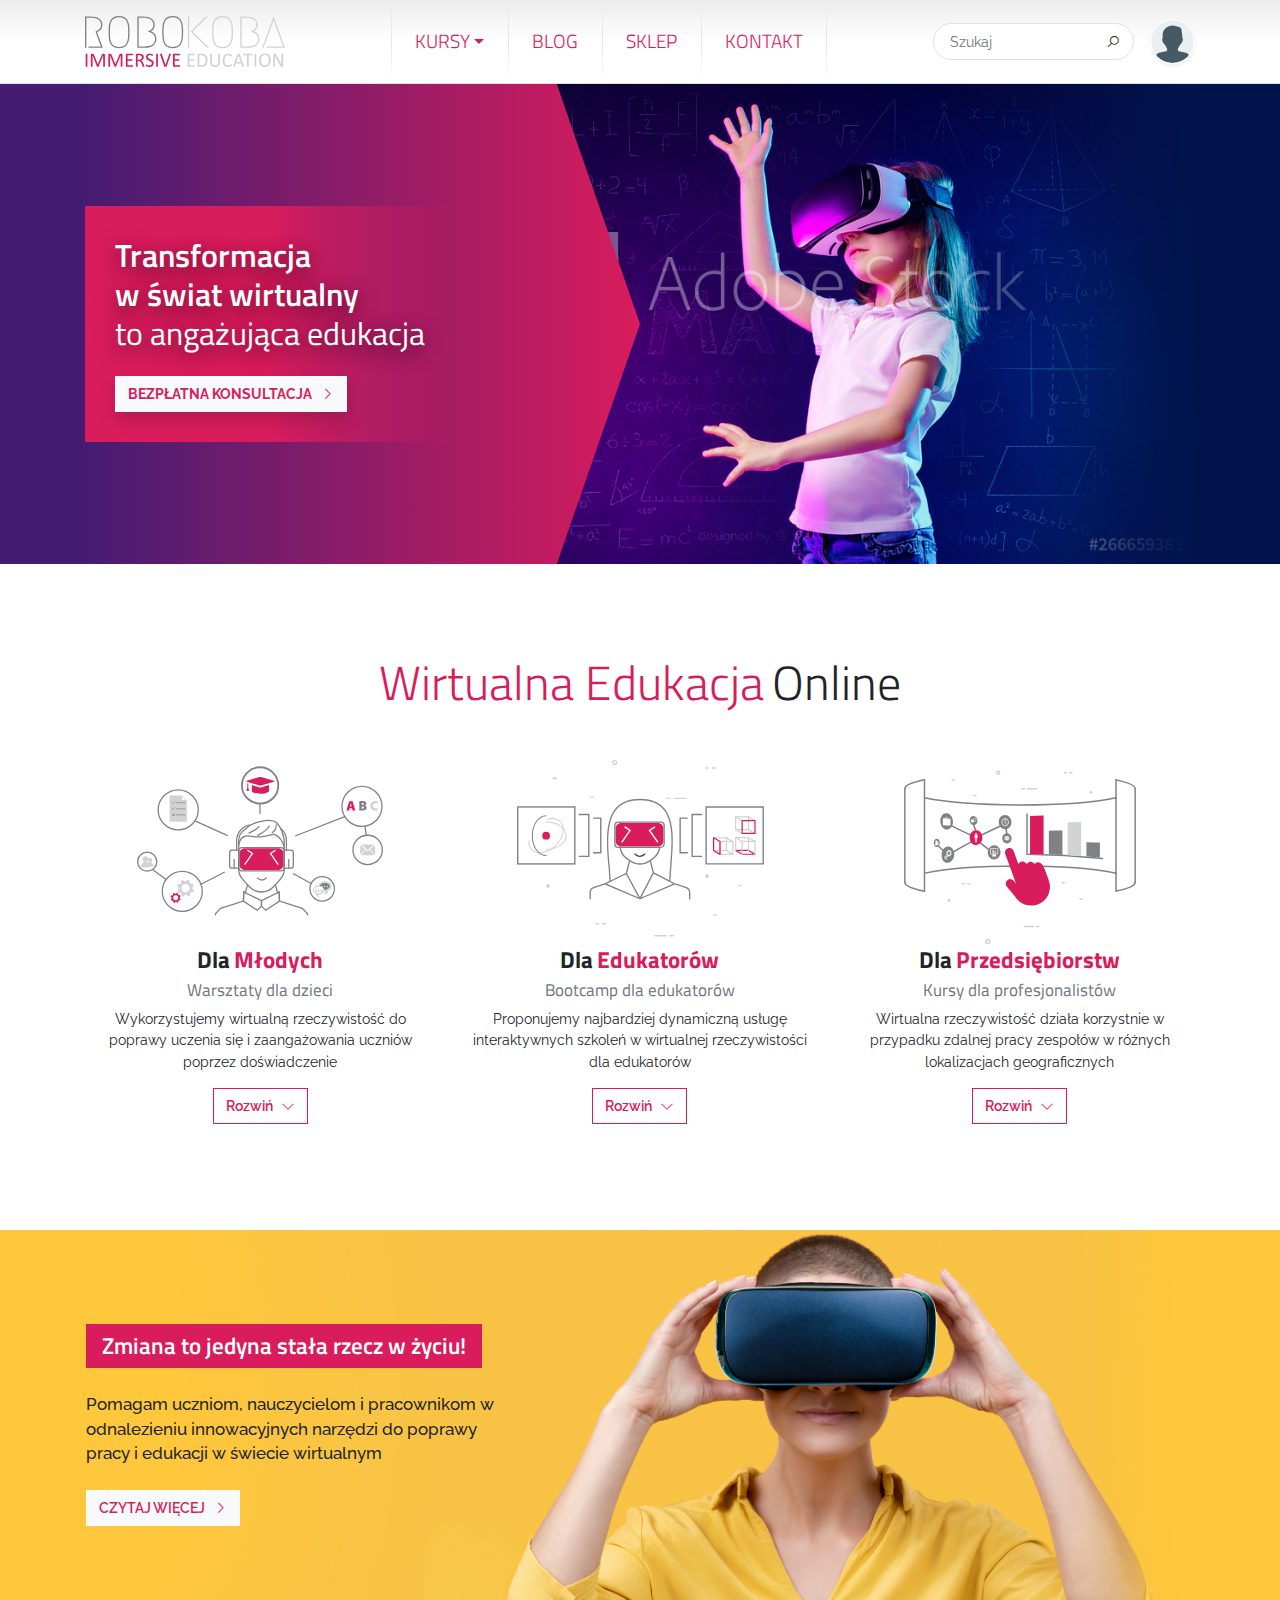
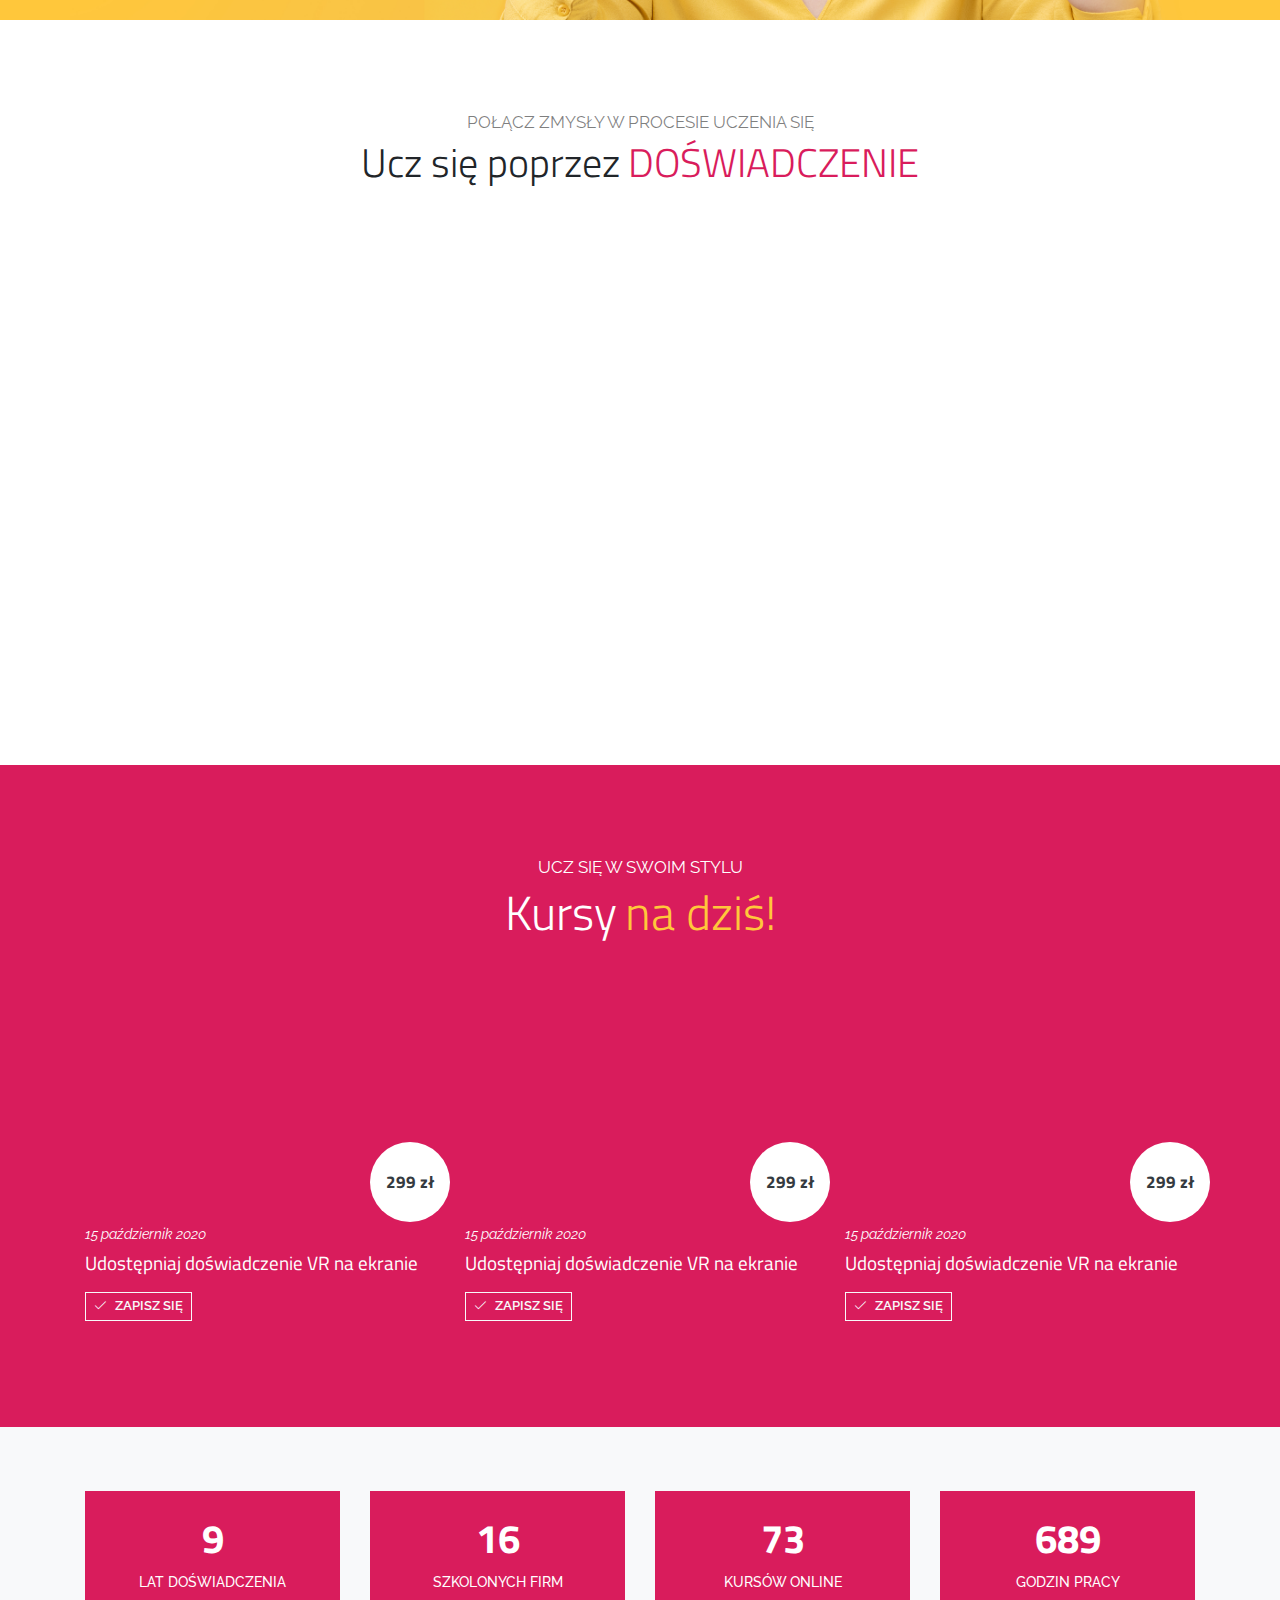
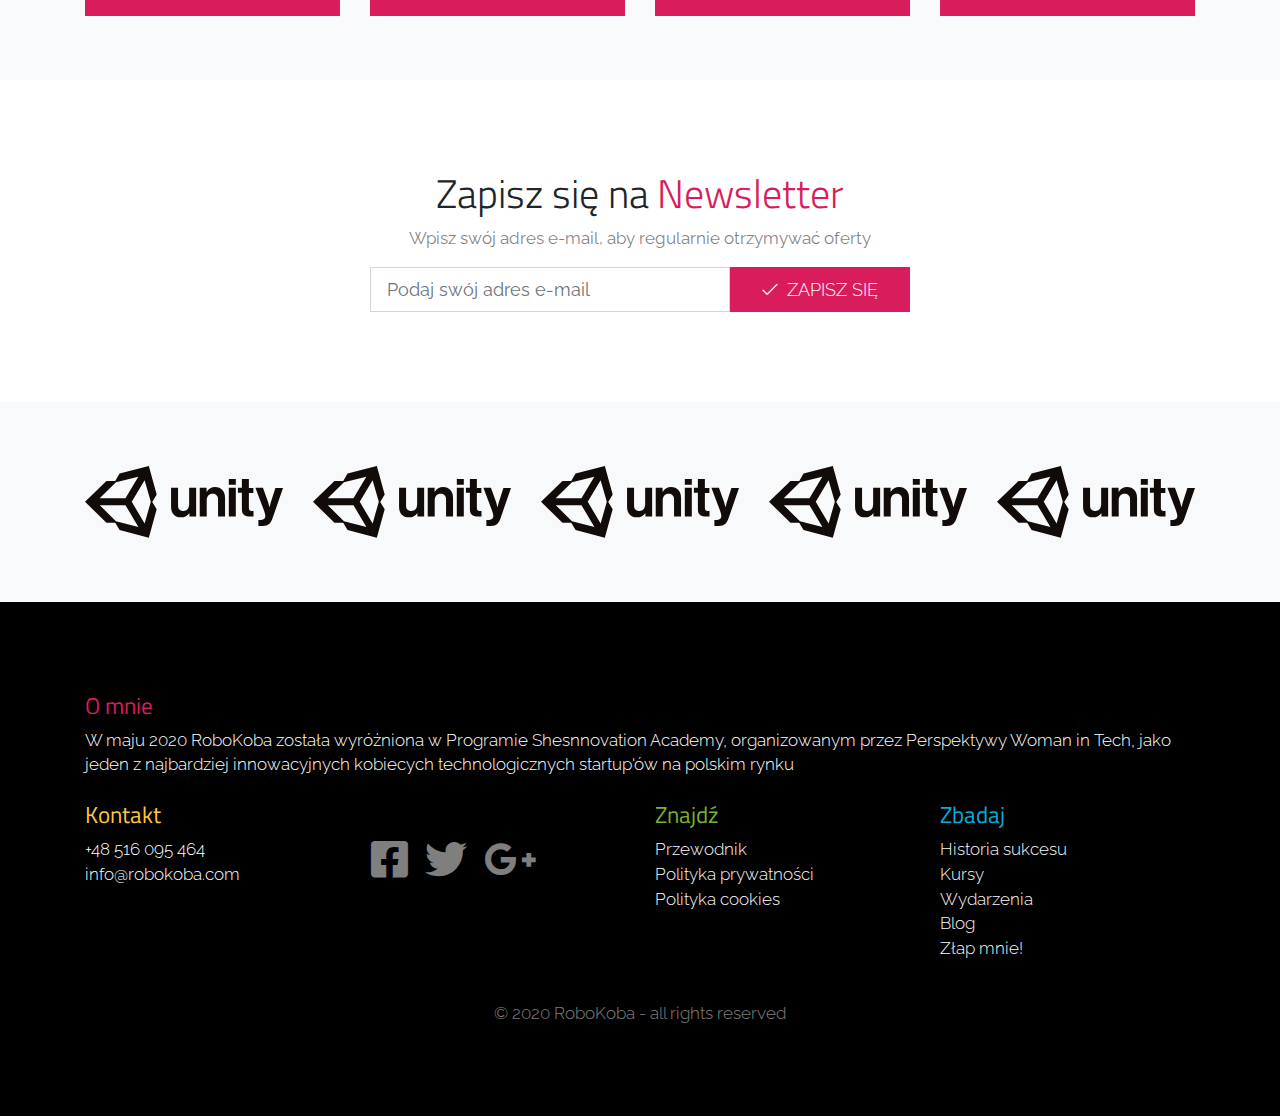
==== commit 3a846921: "Update" ====
--- a/index.html
+++ b/index.html
@@ -16,46 +16,52 @@
 <body>
     <div>
         <header>
-            <div class="bg-light py-4" style="box-shadow: inset 0px 10px 20px 0px rgba(0,0,0,.1);">
-                <div class="container">
-                    <div class="row justify-content-between align-items-center flex-nowrap">
-                        <div class="col-auto"><a class="d-block" id="logo" href="index.html"><img class="img-fluid" src="assets/img/logo.svg"></a></div>
-                        <div class="col-auto d-none d-lg-block">
+            <div class="bg-white position-relative border-bottom">
+                <div class="container">
+                    <div class="row justify-content-between align-items-stretch flex-nowrap">
+                        <div class="col-auto d-flex align-items-center py-3"><a class="d-block" id="logo" href="index.html"><img class="img-fluid" src="assets/img/logo.svg"></a></div>
+                        <div class="col-auto d-none d-lg-flex px-0">
                             <ul class="nav">
-                                <li class="nav-item dropdown"><a class="dropdown-toggle nav-link text-uppercase h4 mb-0" data-toggle="dropdown" aria-expanded="false" href="#">Kursy</a>
+                                <li class="nav-item dropdown d-flex align-items-stretch"><a class="dropdown-toggle nav-link text-uppercase text-primary d-flex align-items-center h4 mb-0 font-weight-light px-xl-4" data-toggle="dropdown" aria-expanded="false">Kursy</a>
                                     <div class="dropdown-menu" role="menu"><a class="dropdown-item" role="presentation" href="courses.html">Kursy online</a><a class="dropdown-item" role="presentation" href="events.html">Wydarzenia</a><a class="dropdown-item" role="presentation" href="mentorings.html">Mentoring</a></div>
                                 </li>
-                                <li class="nav-item"><a class="nav-link text-uppercase h4 mb-0" href="blog.html">Blog</a></li>
-                                <li class="nav-item"><a class="nav-link text-uppercase h4 mb-0" href="#">Sklep</a></li>
-                                <li class="nav-item"><a class="nav-link text-uppercase h4 mb-0" href="page.html">Kontakt</a></li>
+                                <li class="nav-item d-flex align-items-stretch"><a class="nav-link text-uppercase text-primary d-flex align-items-center h4 mb-0 font-weight-light px-xl-4" href="blog.html">Blog</a></li>
+                                <li class="nav-item d-flex align-items-stretch"><a class="nav-link text-uppercase text-primary d-flex align-items-center h4 mb-0 font-weight-light px-xl-4" href="#">Sklep</a></li>
+                                <li class="nav-item d-flex align-items-stretch"><a class="nav-link text-uppercase text-primary d-flex align-items-center h4 mb-0 font-weight-light px-xl-4" href="page.html">Kontakt</a></li>
                             </ul>
                         </div>
-                        <div class="col-auto">
+                        <div class="col-auto d-flex py-3">
                             <div class="d-flex align-items-center">
                                 <form class="d-none d-lg-flex mr-3">
-                                    <div class="input-group bg-white border rounded"><input class="form-control border-0 bg-transparent" type="text" placeholder="Szukaj">
+                                    <div class="input-group bg-white border rounded-pill"><input class="form-control border-0 bg-transparent px-3 width--160" type="text" placeholder="Szukaj">
                                         <div class="input-group-append"><button class="btn bg-transparent" type="button"><i class="la la-search"></i></button></div>
                                     </div>
-                                </form><a class="btn p-0 ratio width--45 rounded-circle overflow-hidden" role="button" href="login.html"><span><img class="img-fluid" src="assets/img/icon-user-5.svg"></span></a><button class="btn d-lg-none p-0 ml-3" type="button" data-toggle="modal"
-                                    data-target="#modal__menu"><i class="la la-bars" style="font-size: 32px;"></i></button></div>
+                                </form><a class="btn border-white shadow-sm p-0 ratio width--45 rounded-circle overflow-hidden" role="button" href="login.html"><span><img class="img-fluid" src="assets/img/icon-user-5.svg"></span></a><button class="btn text-black-50 d-lg-none p-0 ml-3"
+                                    type="button" data-toggle="modal" data-target="#modal__menu"><i class="la la-bars" style="font-size: 32px;"></i></button></div>
                         </div>
                     </div>
                 </div>
             </div>
         </header>
         <main>
-            <div class="bg-warning">
-                <div class="container-md p-0">
-                    <div class="d-flex align-items-center px-3" id="bg__1" style="background: url(assets/img/AdobeStock_244798624.jpg) center / cover no-repeat;">
-                        <div class="row w-100">
-                            <div class="col-md-6 col-xl-4">
-                                <div>
-                                    <div class="card text-white bg-primary mb-4">
-                                        <div class="card-body">
-                                            <h1 class="d-flex flex-column card-title mb-0"><span class="font-weight--600">Transformacja w świat wirtualny</span><span class="font-weight--400">to angażująca edukacja</span></h1>
+            <div class="overflow-hidden bg-1">
+                <div class="container-md">
+                    <div class="d-flex align-items-center height--480" style="background: #25004d url(&quot;assets/img/AdobeStock_266659383_Preview_v3.jpg&quot;) bottom right / contain no-repeat;">
+                        <div class="row no-gutters w-100">
+                            <div class="col-md-6 col-xl-6">
+                                <div class="d-flex align-items-center height--480 arrow">
+                                    <div>
+                                        <div class="card text-white bg-primary border-primary bg-transparent border-0">
+                                            <div class="card-body p--30" style="background: linear-gradient(to right, rgba(217, 28, 92, 1) 50%, rgba(217, 28, 92, 0));">
+                                                <div class="d-flex flex-column">
+                                                    <div>
+                                                        <h1 class="d-flex flex-column mb-4" style="text-shadow: 0px 5px 20px rgba(0,0,0,.65);"><span class="font-weight--600">Transformacja <br>w świat wirtualny</span><span class="font-weight--400">to angażująca edukacja</span></h1>
+                                                        <div><a class="btn btn-light text-uppercase text-primary shadow font-weight--700" role="button" href="page.html"><span class="mr-2">BEZPŁATNA KONSULTACJA</span><i class="la la-angle-right"></i></a></div>
+                                                    </div>
+                                                </div>
+                                            </div>
                                         </div>
                                     </div>
-                                    <div><a class="btn btn-light text-uppercase text-primary font-weight--600" role="button" href="page.html"><span class="mr-2">BEZPŁATNA KONSULTACJA</span><i class="la la-angle-right"></i></a></div>
                                 </div>
                             </div>
                         </div>
@@ -73,7 +79,7 @@
                                     <h3 class="text-center card-title font-weight-bold"><span class="mr-1">Dla</span><span class="text-primary">Młodych</span></h3>
                                     <h5 class="text-center text-muted card-subtitle mb-2">Warsztaty dla dzieci</h5>
                                     <p class="text-center card-text">Wykorzystujemy wirtualną rzeczywistość do poprawy uczenia się i zaangażowania uczniów poprzez doświadczenie</p>
-                                    <div class="d-flex justify-content-center"><a class="btn btn-outline-primary font-weight--600" role="button" href="page.html"><span class="mr-2">Rozwiń</span><i class="la la-angle-down"></i></a></div>
+                                    <div class="d-flex justify-content-center"><button class="btn btn-outline-primary font-weight--600" type="button"><span class="mr-2">Rozwiń</span><i class="la la-angle-down"></i></button></div>
                                 </div>
                             </div>
                         </div>
@@ -84,7 +90,7 @@
                                     <h3 class="text-center card-title font-weight-bold"><span class="mr-1">Dla</span><span class="text-primary">Edukatorów</span></h3>
                                     <h5 class="text-center text-muted card-subtitle mb-2">Bootcamp dla edukatorów</h5>
                                     <p class="text-center card-text">Proponujemy najbardziej dynamiczną usługę interaktywnych szkoleń w wirtualnej rzeczywistości dla edukatorów</p>
-                                    <div class="d-flex justify-content-center"><a class="btn btn-outline-primary font-weight--600" role="button" href="page.html"><span class="mr-2">Rozwiń</span><i class="la la-angle-down"></i></a></div>
+                                    <div class="d-flex justify-content-center"><button class="btn btn-outline-primary font-weight--600" type="button"><span class="mr-2">Rozwiń</span><i class="la la-angle-down"></i></button></div>
                                 </div>
                             </div>
                         </div>
@@ -95,7 +101,7 @@
                                     <h3 class="text-center card-title font-weight-bold"><span class="mr-1">Dla</span><span class="text-primary">Przedsiębiorstw</span></h3>
                                     <h5 class="text-center text-muted card-subtitle mb-2">Kursy dla profesjonalistów</h5>
                                     <p class="text-center card-text">Wirtualna rzeczywistość działa korzystnie w przypadku zdalnej pracy zespołów w różnych lokalizacjach geograficznych</p>
-                                    <div class="d-flex justify-content-center"><a class="btn btn-outline-primary font-weight--600" role="button" href="page.html"><span class="mr-2">Rozwiń</span><i class="la la-angle-down"></i></a></div>
+                                    <div class="d-flex justify-content-center"><button class="btn btn-outline-primary font-weight--600" type="button"><span class="mr-2">Rozwiń</span><i class="la la-angle-down"></i></button></div>
                                 </div>
                             </div>
                         </div>
@@ -143,7 +149,7 @@
                                 </a>
                                 <div class="card-body p-0">
                                     <p class="card-text mb-2"><em>15 październik 2020</em></p>
-                                    <h4 class="card-title mb-3"><a class="text-white" href="#">Udostępniaj doświadczenie VR na ekranie</a></h4>
+                                    <h4 class="card-title mb-3"><a class="text-white" href="course.html">Udostępniaj doświadczenie VR na ekranie</a></h4>
                                     <div><a class="btn btn-outline-light btn-sm text-uppercase font-weight--600" role="button" href="course.html"><i class="la la-check mr-2"></i><span>ZAPISZ SIĘ</span></a></div>
                                 </div>
                             </div>
@@ -158,7 +164,7 @@
                                 </a>
                                 <div class="card-body p-0">
                                     <p class="card-text mb-2"><em>15 październik 2020</em></p>
-                                    <h4 class="card-title mb-3"><a class="text-white" href="#">Udostępniaj doświadczenie VR na ekranie</a></h4>
+                                    <h4 class="card-title mb-3"><a class="text-white" href="course.html">Udostępniaj doświadczenie VR na ekranie</a></h4>
                                     <div><a class="btn btn-outline-light btn-sm text-uppercase font-weight--600" role="button" href="course.html"><i class="la la-check mr-2"></i><span>ZAPISZ SIĘ</span></a></div>
                                 </div>
                             </div>
@@ -173,7 +179,7 @@
                                 </a>
                                 <div class="card-body p-0">
                                     <p class="card-text mb-2"><em>15 październik 2020</em></p>
-                                    <h4 class="card-title mb-3"><a class="text-white" href="#">Udostępniaj doświadczenie VR na ekranie</a></h4>
+                                    <h4 class="card-title mb-3"><a class="text-white" href="course.html">Udostępniaj doświadczenie VR na ekranie</a></h4>
                                     <div><a class="btn btn-outline-light btn-sm text-uppercase font-weight--600" role="button" href="course.html"><i class="la la-check mr-2"></i><span>ZAPISZ SIĘ</span></a></div>
                                 </div>
                             </div>
@@ -208,7 +214,7 @@
                             <form>
                                 <div class="form-row mx-0">
                                     <div class="col-12 col-md-6 col-xl-8 align-items-stretch px-0"><input class="form-control form-control-lg w-100 text-center text-md-left" type="email" placeholder="Podaj swój adres e-mail"></div>
-                                    <div class="col-12 col-md-6 col-xl-4 px-0"><a class="btn btn-primary btn-block btn-lg text-uppercase font-weight-light mb-0" role="button" href="course.html"><i class="la la-check mr-2"></i><span>Zapisz się</span></a></div>
+                                    <div class="col-12 col-md-6 col-xl-4 px-0"><button class="btn btn-primary btn-block btn-lg text-uppercase font-weight-light mb-0" type="submit"><i class="la la-check mr-2"></i><span>Zapisz się</span></button></div>
                                 </div>
                             </form>
                         </div>
--- a/assets/css/styles.min.css
+++ b/assets/css/styles.min.css
@@ -1 +1 @@
-.flickity-enabled{position:relative}.fancybox-button:focus,.flickity-enabled:focus{outline:0}.flickity-viewport{overflow:hidden;position:relative}.flickity-slider{position:absolute;width:100%;height:100%}.flickity-enabled.is-draggable{-webkit-tap-highlight-color:transparent;-webkit-user-select:none;-moz-user-select:none;-ms-user-select:none;user-select:none}.flickity-enabled.is-draggable .flickity-viewport{cursor:move;cursor:-webkit-grab;cursor:grab}.fancybox-is-grabbing .fancybox-content,.flickity-enabled.is-draggable .flickity-viewport.is-pointer-down{cursor:-webkit-grabbing;cursor:grabbing}.flickity-button{position:absolute;background:hsla(0,0%,100%,.75);border:none;color:#333}.flickity-button:hover{background:#fff;cursor:pointer}.flickity-button:focus{outline:0;box-shadow:0 0 0 5px #19f}.flickity-button:active{opacity:.6}.flickity-button:disabled{opacity:.3;cursor:auto;pointer-events:none}.flickity-button-icon{fill:currentColor}.flickity-prev-next-button{top:50%;width:44px;height:44px;border-radius:50%;transform:translateY(-50%)}.flickity-prev-next-button.previous{left:10px}.flickity-prev-next-button.next{right:10px}.flickity-rtl .flickity-prev-next-button.previous{left:auto;right:10px}.flickity-rtl .flickity-prev-next-button.next{right:auto;left:10px}.flickity-prev-next-button .flickity-button-icon{position:absolute;left:20%;top:20%;width:60%;height:60%}.flickity-page-dots{position:absolute;width:100%;bottom:-25px;padding:0;margin:0;list-style:none;text-align:center;line-height:1}.flickity-rtl .flickity-page-dots{direction:rtl}.flickity-page-dots .dot{display:inline-block;width:10px;height:10px;margin:0 8px;background:#333;border-radius:50%;opacity:.25;cursor:pointer}.flickity-page-dots .dot.is-selected{opacity:1}.fancybox-is-open .fancybox-stage,body.compensate-for-scrollbar{overflow:hidden}.fancybox-active{height:auto}.fancybox-is-hidden{left:-9999px;margin:0;position:absolute!important;top:-9999px;visibility:hidden}.fancybox-container{-webkit-backface-visibility:hidden;height:100%;left:0;outline:0;position:fixed;-webkit-tap-highlight-color:transparent;top:0;-ms-touch-action:manipulation;touch-action:manipulation;transform:translateZ(0);width:100%;z-index:99992}.fancybox-container *{box-sizing:border-box}.fancybox-bg,.fancybox-inner,.fancybox-outer,.fancybox-stage{bottom:0;left:0;position:absolute;right:0;top:0}.fancybox-outer{-webkit-overflow-scrolling:touch;overflow-y:auto}.fancybox-bg{background:#1e1e1e;opacity:0;transition-duration:inherit;transition-property:opacity;transition-timing-function:cubic-bezier(.47,0,.74,.71)}.fancybox-is-open .fancybox-bg{opacity:.9;transition-timing-function:cubic-bezier(.22,.61,.36,1)}.fancybox-caption,.fancybox-infobar,.fancybox-navigation .fancybox-button,.fancybox-toolbar{direction:ltr;opacity:0;position:absolute;transition:opacity .25s,visibility .25s;visibility:hidden;z-index:99997}.fancybox-show-caption .fancybox-caption,.fancybox-show-infobar .fancybox-infobar,.fancybox-show-nav .fancybox-navigation .fancybox-button,.fancybox-show-toolbar .fancybox-toolbar{opacity:1;transition:opacity .25s,visibility;visibility:visible}.fancybox-infobar{color:#ccc;font-size:13px;-webkit-font-smoothing:subpixel-antialiased;height:44px;left:0;line-height:44px;min-width:44px;mix-blend-mode:difference;padding:0 10px;pointer-events:none;top:0;-webkit-touch-callout:none;-webkit-user-select:none;-moz-user-select:none;-ms-user-select:none;user-select:none}.fancybox-toolbar{right:0;top:0}.fancybox-stage{direction:ltr;overflow:visible;transform:translateZ(0);z-index:99994}.fancybox-slide{-webkit-backface-visibility:hidden;display:none;height:100%;left:0;outline:0;overflow:auto;-webkit-overflow-scrolling:touch;padding:44px;position:absolute;text-align:center;top:0;transition-property:transform,opacity;white-space:normal;width:100%;z-index:99994}.fancybox-slide::before{content:'';display:inline-block;font-size:0;height:100%;vertical-align:middle;width:0}.fancybox-is-sliding .fancybox-slide,.fancybox-show-thumbs .fancybox-thumbs,.fancybox-slide--current,.fancybox-slide--next,.fancybox-slide--previous{display:block}.fancybox-slide--image{overflow:hidden;padding:44px 0}.fancybox-button--fsenter svg:nth-child(2),.fancybox-button--fsexit svg:nth-child(1),.fancybox-button--pause svg:nth-child(1),.fancybox-button--play svg:nth-child(2),.fancybox-is-scaling .fancybox-close-small,.fancybox-is-zoomable.fancybox-can-pan .fancybox-close-small,.fancybox-slide--image::before,.flickity--slider.hide--2>.flickity--item+.flickity--item,.flickity--slider.hide--arrows .flickity-prev-next-button,.flickity--slider.hide--nav .flickity-page-dots{display:none}.fancybox-slide--html{padding:6px}.fancybox-content{background:#fff;display:inline-block;margin:0;max-width:100%;overflow:auto;-webkit-overflow-scrolling:touch;padding:44px;position:relative;text-align:left;vertical-align:middle}.fancybox-slide--image .fancybox-content{animation-timing-function:cubic-bezier(.5,0,.14,1);-webkit-backface-visibility:hidden;background:0 0/100% 100% no-repeat;left:0;max-width:none;overflow:visible;padding:0;position:absolute;top:0;-ms-transform-origin:top left;transform-origin:top left;transition-property:transform,opacity;-webkit-user-select:none;-moz-user-select:none;-ms-user-select:none;user-select:none;z-index:99995}.fancybox-can-zoomOut .fancybox-content{cursor:zoom-out}.fancybox-can-zoomIn .fancybox-content{cursor:zoom-in}.fancybox-can-pan .fancybox-content,.fancybox-can-swipe .fancybox-content{cursor:-webkit-grab;cursor:grab}.fancybox-container [data-selectable=true]{cursor:text}.fancybox-image,.fancybox-spaceball{background:0 0;border:0;height:100%;left:0;margin:0;max-height:none;max-width:none;padding:0;position:absolute;top:0;-webkit-user-select:none;-moz-user-select:none;-ms-user-select:none;user-select:none;width:100%}.fancybox-spaceball{z-index:1}.fancybox-slide--iframe .fancybox-content,.fancybox-slide--map .fancybox-content,.fancybox-slide--pdf .fancybox-content,.fancybox-slide--video .fancybox-content{height:100%;overflow:visible;padding:0;width:100%}.bg--black,.fancybox-slide--video .fancybox-content{background:#000}.fancybox-slide--map .fancybox-content{background:#e5e3df}.fancybox-slide--iframe .fancybox-content{background:#fff}.fancybox-iframe,.fancybox-video{background:0 0;border:0;display:block;height:100%;margin:0;overflow:hidden;padding:0;width:100%}.fancybox-iframe{left:0;position:absolute;top:0}.fancybox-error{background:#fff;cursor:default;max-width:400px;padding:40px;width:100%}.fancybox-error p{color:#444;font-size:16px;line-height:20px;margin:0;padding:0}.fancybox-button{background:rgba(30,30,30,.6);border:0;border-radius:0;box-shadow:none;cursor:pointer;display:inline-block;height:44px;margin:0;padding:10px;position:relative;transition:color .2s;vertical-align:top;visibility:inherit;width:44px}.fancybox-button,.fancybox-button:link,.fancybox-button:visited{color:#ccc}.fancybox-button:hover{color:#fff}.fancybox-button.fancybox-focus{outline:dotted 1px}.fancybox-button[disabled],.fancybox-button[disabled]:hover{color:#888;cursor:default;outline:0}.fancybox-button div{height:100%}.fancybox-button svg{display:block;height:100%;overflow:visible;position:relative;width:100%}.fancybox-button svg path{fill:currentColor;stroke-width:0}.fancybox-progress{background:#ff5268;height:2px;left:0;position:absolute;right:0;top:0;-ms-transform:scaleX(0);transform:scaleX(0);-ms-transform-origin:0;transform-origin:0;transition-property:transform;transition-timing-function:linear;z-index:99998}.fancybox-close-small{background:0 0;border:0;border-radius:0;color:#ccc;cursor:pointer;opacity:.8;padding:8px;position:absolute;right:-12px;top:-44px;z-index:401}.fancybox-close-small:hover{color:#fff;opacity:1}.fancybox-slide--html .fancybox-close-small{color:currentColor;padding:10px;right:0;top:0}.fancybox-slide--image.fancybox-is-scaling .fancybox-content{overflow:hidden}.fancybox-navigation .fancybox-button{background-clip:content-box;height:100px;opacity:0;position:absolute;top:calc(50% - 50px);width:70px}.fancybox-navigation .fancybox-button div{padding:7px}.fancybox-navigation .fancybox-button--arrow_left{left:0;left:env(safe-area-inset-left);padding:31px 26px 31px 6px}.fancybox-navigation .fancybox-button--arrow_right{padding:31px 6px 31px 26px;right:0;right:env(safe-area-inset-right)}.fancybox-caption{background:linear-gradient(to top,rgba(0,0,0,.85) 0,rgba(0,0,0,.3) 50%,rgba(0,0,0,.15) 65%,rgba(0,0,0,.075) 75.5%,rgba(0,0,0,.037) 82.85%,rgba(0,0,0,.019) 88%,rgba(0,0,0,0) 100%);bottom:0;color:#eee;font-size:14px;font-weight:400;left:0;line-height:1.5;padding:75px 44px 25px;pointer-events:none;right:0;text-align:center;z-index:99996}.fancybox-caption--separate{margin-top:-50px}.fancybox-caption__body{max-height:50vh;overflow:auto;pointer-events:all}.fancybox-caption a,.fancybox-caption a:link,.fancybox-caption a:visited{color:#ccc;text-decoration:none}.fancybox-caption a:hover{color:#fff;text-decoration:underline}.fancybox-loading{animation:1s linear infinite fancybox-rotate;background:0 0;border:4px solid #888;border-bottom-color:#fff;border-radius:50%;height:50px;left:50%;margin:-25px 0 0 -25px;opacity:.7;padding:0;position:absolute;top:50%;width:50px;z-index:99999}@keyframes fancybox-rotate{100%{transform:rotate(360deg)}}.fancybox-animated{transition-timing-function:cubic-bezier(0,0,.25,1)}.fancybox-fx-slide.fancybox-slide--previous{opacity:0;transform:translate3d(-100%,0,0)}.fancybox-fx-slide.fancybox-slide--next{opacity:0;transform:translate3d(100%,0,0)}.fancybox-fx-slide.fancybox-slide--current{opacity:1;transform:translate3d(0,0,0)}.fancybox-fx-fade.fancybox-slide--next,.fancybox-fx-fade.fancybox-slide--previous{opacity:0;transition-timing-function:cubic-bezier(.19,1,.22,1)}.fancybox-fx-fade.fancybox-slide--current{opacity:1}.fancybox-fx-zoom-in-out.fancybox-slide--previous{opacity:0;transform:scale3d(1.5,1.5,1.5)}.fancybox-fx-zoom-in-out.fancybox-slide--next{opacity:0;transform:scale3d(.5,.5,.5)}.fancybox-fx-zoom-in-out.fancybox-slide--current{opacity:1;transform:scale3d(1,1,1)}.fancybox-fx-rotate.fancybox-slide--previous{opacity:0;-ms-transform:rotate(-360deg);transform:rotate(-360deg)}.fancybox-fx-rotate.fancybox-slide--next{opacity:0;-ms-transform:rotate(360deg);transform:rotate(360deg)}.fancybox-fx-rotate.fancybox-slide--current{opacity:1;-ms-transform:rotate(0);transform:rotate(0)}.fancybox-fx-circular.fancybox-slide--previous{opacity:0;transform:scale3d(0,0,0) translate3d(-100%,0,0)}.fancybox-fx-circular.fancybox-slide--next{opacity:0;transform:scale3d(0,0,0) translate3d(100%,0,0)}.fancybox-fx-circular.fancybox-slide--current{opacity:1;transform:scale3d(1,1,1) translate3d(0,0,0)}.fancybox-fx-tube.fancybox-slide--previous{transform:translate3d(-100%,0,0) scale(.1) skew(-10deg)}.fancybox-fx-tube.fancybox-slide--next{transform:translate3d(100%,0,0) scale(.1) skew(10deg)}.fancybox-fx-tube.fancybox-slide--current{transform:translate3d(0,0,0) scale(1)}@media all and (max-height:576px){.fancybox-slide{padding-left:6px;padding-right:6px}.fancybox-slide--image{padding:6px 0}.fancybox-close-small{right:-6px}.fancybox-slide--image .fancybox-close-small{background:#4e4e4e;color:#f2f4f6;height:36px;opacity:1;padding:6px;right:0;top:0;width:36px}.fancybox-caption{padding-left:12px;padding-right:12px}}.fancybox-share{background:#f4f4f4;border-radius:3px;max-width:90%;padding:30px;text-align:center}.fancybox-share h1{color:#222;font-size:35px;font-weight:700;margin:0 0 20px}.fancybox-share p{margin:0;padding:0}.fancybox-share__button{border:0;border-radius:3px;display:inline-block;font-size:14px;font-weight:700;line-height:40px;margin:0 5px 10px;min-width:130px;padding:0 15px;text-decoration:none;transition:.2s;-webkit-user-select:none;-moz-user-select:none;-ms-user-select:none;user-select:none;white-space:nowrap}.btn-outline-primary:hover,.btn-primary,.fancybox-share__button:link,.fancybox-share__button:visited{color:#fff}.fancybox-share__button:hover{text-decoration:none}.fancybox-share__button--fb{background:#3b5998}.fancybox-share__button--fb:hover{background:#344e86}.fancybox-share__button--pt{background:#bd081d}.fancybox-share__button--pt:hover{background:#aa0719}.fancybox-share__button--tw{background:#1da1f2}.fancybox-share__button--tw:hover{background:#0d95e8}.fancybox-share__button svg{height:25px;margin-right:7px;position:relative;top:-1px;vertical-align:middle;width:25px}.fancybox-share__button svg path{fill:#fff}.fancybox-share__input{background:0 0;border:0;border-bottom:1px solid #d7d7d7;border-radius:0;color:#5d5b5b;font-size:14px;margin:10px 0 0;outline:0;padding:10px 15px;width:100%}.fancybox-thumbs{background:#ddd;bottom:0;display:none;margin:0;-webkit-overflow-scrolling:touch;-ms-overflow-style:-ms-autohiding-scrollbar;padding:2px 2px 4px;position:absolute;right:0;-webkit-tap-highlight-color:transparent;top:0;width:212px;z-index:99995}.fancybox-thumbs-x{overflow-x:auto;overflow-y:hidden}.fancybox-show-thumbs .fancybox-inner{right:212px}.fancybox-thumbs__list{font-size:0;height:100%;list-style:none;margin:0;overflow-x:hidden;overflow-y:auto;padding:0;position:relative;white-space:nowrap;width:100%}.fancybox-thumbs-x .fancybox-thumbs__list{overflow:hidden}.fancybox-thumbs-y .fancybox-thumbs__list::-webkit-scrollbar{width:7px}.fancybox-thumbs-y .fancybox-thumbs__list::-webkit-scrollbar-track{background:#fff;border-radius:10px;box-shadow:inset 0 0 6px rgba(0,0,0,.3)}.fancybox-thumbs-y .fancybox-thumbs__list::-webkit-scrollbar-thumb{background:#2a2a2a;border-radius:10px}.fancybox-thumbs__list a{-webkit-backface-visibility:hidden;backface-visibility:hidden;background-color:rgba(0,0,0,.1);background-position:center center;background-repeat:no-repeat;background-size:cover;cursor:pointer;float:left;height:75px;margin:2px;max-height:calc(100% - 8px);max-width:calc(50% - 4px);outline:0;overflow:hidden;padding:0;position:relative;-webkit-tap-highlight-color:transparent;width:100px}.fancybox-thumbs__list a::before{border:6px solid #ff5268;bottom:0;content:'';left:0;opacity:0;position:absolute;right:0;top:0;transition:.2s cubic-bezier(.25,.46,.45,.94);z-index:99991}.fancybox-thumbs__list a:focus::before{opacity:.5}.fancybox-thumbs__list a.fancybox-thumbs-active::before{opacity:1}@media all and (max-width:576px){.fancybox-thumbs{width:110px}.fancybox-show-thumbs .fancybox-inner{right:110px}.fancybox-thumbs__list a{max-width:calc(100% - 10px)}}.flickity-viewport{width:100%;height:100%}.flickity--slider.arrows--white .flickity-prev-next-button{border-radius:0;background:0 0}.flickity--slider.arrows--white .flickity-prev-next-button svg *{fill:#fff}.ratio{display:block;position:relative;width:100%}.ratio:after{content:"";display:block;padding-bottom:100%}.ratio>*{position:absolute;width:100%;height:100%;display:flex;justify-content:center;align-items:center}.ratio>*>* .svg,.ratio>*>* iframe,.ratio>*>img{position:absolute;width:100%;height:100%;left:0;top:0;object-fit:cover}.ratio.ratio-3-1:after{padding-bottom:calc(100% * 1 / 3)}.ratio.ratio-5-2:after{padding-bottom:calc(100% * 2 / 5)}.ratio.ratio-2-1:after{padding-bottom:calc(100% * 1 / 2)}.ratio.ratio-16-9:after{padding-bottom:calc(100% * 9 / 16)}.ratio.ratio-3-2:after{padding-bottom:calc(100% * 2 / 3)}.ratio.ratio-4-3:after{padding-bottom:calc(100% * 3 / 4)}.ratio.ratio-5-4:after{padding-bottom:calc(100% * 4 / 5)}.ratio.ratio-1-1:after{padding-bottom:calc(100% * 1 / 1)}.ratio.ratio-4-5:after{padding-bottom:calc(100% * 5 / 4)}.ratio.ratio-3-4:after{padding-bottom:calc(100% * 4 / 3)}.ratio.ratio-2-3:after{padding-bottom:calc(100% * 3 / 2)}.ratio.ratio-1-2:after{padding-bottom:calc(100% * 2 / 1)}@media (min-width:768px){.ratio-md{display:block;position:relative;width:100%}.ratio-md:after{content:"";display:block;padding-bottom:100%}.ratio-md>*{position:absolute;width:100%;height:100%;display:flex;justify-content:center;align-items:center}.ratio-md>*>* .svg,.ratio-md>*>* iframe,.ratio-md>*>img{position:absolute;width:100%;height:100%;left:0;top:0;object-fit:cover}.ratio-md.ratio-md-3-1:after,.ratio-sm.ratio-md-3-1:after,.ratio.ratio-md-3-1:after{padding-bottom:calc(100% * 1 / 3)}.ratio-md.ratio-md-5-2:after,.ratio-sm.ratio-md-5-2:after,.ratio.ratio-md-5-2:after{padding-bottom:calc(100% * 2 / 5)}.ratio-md.ratio-md-2-1:after,.ratio-sm.ratio-md-2-1:after,.ratio.ratio-md-2-1:after{padding-bottom:calc(100% * 1 / 2)}.ratio-md.ratio-md-16-9:after,.ratio-sm.ratio-md-16-9:after,.ratio.ratio-md-16-9:after{padding-bottom:calc(100% * 9 / 16)}.ratio-md.ratio-md-3-2:after,.ratio-sm.ratio-md-3-2:after,.ratio.ratio-md-3-2:after{padding-bottom:calc(100% * 2 / 3)}.ratio-md.ratio-md-4-3:after,.ratio-sm.ratio-md-4-3:after,.ratio.ratio-md-4-3:after{padding-bottom:calc(100% * 3 / 4)}.ratio-md.ratio-md-5-4:after,.ratio-sm.ratio-md-5-4:after,.ratio.ratio-md-5-4:after{padding-bottom:calc(100% * 4 / 5)}.ratio-md.ratio-md-1-1:after,.ratio-sm.ratio-md-1-1:after,.ratio.ratio-md-1-1:after{padding-bottom:calc(100% * 1 / 1)}.ratio-md.ratio-md-4-5:after,.ratio-sm.ratio-md-4-5:after,.ratio.ratio-md-4-5:after{padding-bottom:calc(100% * 5 / 4)}.ratio-md.ratio-md-3-4:after,.ratio-sm.ratio-md-3-4:after,.ratio.ratio-md-3-4:after{padding-bottom:calc(100% * 4 / 3)}.ratio-md.ratio-md-2-3:after,.ratio-sm.ratio-md-2-3:after,.ratio.ratio-md-2-3:after{padding-bottom:calc(100% * 3 / 2)}.ratio-md.ratio-md-1-2:after,.ratio-sm.ratio-md-1-2:after,.ratio.ratio-md-1-2:after{padding-bottom:calc(100% * 2 / 1)}}@media (min-width:992px){.ratio-lg{display:block;position:relative;width:100%}.ratio-lg:after{content:"";display:block;padding-bottom:100%}.ratio-lg>*{position:absolute;width:100%;height:100%;display:flex;justify-content:center;align-items:center}.ratio-lg>*>* .svg,.ratio-lg>*>* iframe,.ratio-lg>*>img{position:absolute;width:100%;height:100%;left:0;top:0;object-fit:cover}.ratio-lg.ratio-lg-3-1:after,.ratio-md.ratio-lg-3-1:after,.ratio-sm.ratio-lg-3-1:after,.ratio.ratio-lg-3-1:after{padding-bottom:calc(100% * 1 / 3)}.ratio-lg.ratio-lg-5-2:after,.ratio-md.ratio-lg-5-2:after,.ratio-sm.ratio-lg-5-2:after,.ratio.ratio-lg-5-2:after{padding-bottom:calc(100% * 2 / 5)}.ratio-lg.ratio-lg-2-1:after,.ratio-md.ratio-lg-2-1:after,.ratio-sm.ratio-lg-2-1:after,.ratio.ratio-lg-2-1:after{padding-bottom:calc(100% * 1 / 2)}.ratio-lg.ratio-lg-16-9:after,.ratio-md.ratio-lg-16-9:after,.ratio-sm.ratio-lg-16-9:after,.ratio.ratio-lg-16-9:after{padding-bottom:calc(100% * 9 / 16)}.ratio-lg.ratio-lg-3-2:after,.ratio-md.ratio-lg-3-2:after,.ratio-sm.ratio-lg-3-2:after,.ratio.ratio-lg-3-2:after{padding-bottom:calc(100% * 2 / 3)}.ratio-lg.ratio-lg-4-3:after,.ratio-md.ratio-lg-4-3:after,.ratio-sm.ratio-lg-4-3:after,.ratio.ratio-lg-4-3:after{padding-bottom:calc(100% * 3 / 4)}.ratio-lg.ratio-lg-5-4:after,.ratio-md.ratio-lg-5-4:after,.ratio-sm.ratio-lg-5-4:after,.ratio.ratio-lg-5-4:after{padding-bottom:calc(100% * 4 / 5)}.ratio-lg.ratio-lg-1-1:after,.ratio-md.ratio-lg-1-1:after,.ratio-sm.ratio-lg-1-1:after,.ratio.ratio-lg-1-1:after{padding-bottom:calc(100% * 1 / 1)}.ratio-lg.ratio-lg-4-5:after,.ratio-md.ratio-lg-4-5:after,.ratio-sm.ratio-lg-4-5:after,.ratio.ratio-lg-4-5:after{padding-bottom:calc(100% * 5 / 4)}.ratio-lg.ratio-lg-3-4:after,.ratio-md.ratio-lg-3-4:after,.ratio-sm.ratio-lg-3-4:after,.ratio.ratio-lg-3-4:after{padding-bottom:calc(100% * 4 / 3)}.ratio-lg.ratio-lg-2-3:after,.ratio-md.ratio-lg-2-3:after,.ratio-sm.ratio-lg-2-3:after,.ratio.ratio-lg-2-3:after{padding-bottom:calc(100% * 3 / 2)}.ratio-lg.ratio-lg-1-2:after,.ratio-md.ratio-lg-1-2:after,.ratio-sm.ratio-lg-1-2:after,.ratio.ratio-lg-1-2:after{padding-bottom:calc(100% * 2 / 1)}}@media screen and (min-width:1200px){.ratio-xl{display:block;position:relative;width:100%}.ratio-xl:after{content:"";display:block;padding-bottom:100%}.ratio-xl>*{position:absolute;width:100%;height:100%;display:flex;justify-content:center;align-items:center}.ratio-xl>*>* .svg,.ratio-xl>*>* iframe,.ratio-xl>*>img{position:absolute;width:100%;height:100%;left:0;top:0;object-fit:cover}.ratio-lg.ratio-xl-3-1:after,.ratio-md.ratio-xl-3-1:after,.ratio-sm.ratio-xl-3-1:after,.ratio-xl.ratio-xl-3-1:after,.ratio.ratio-xl-3-1:after{padding-bottom:calc(100% * 1 / 3)}.ratio-lg.ratio-xl-5-2:after,.ratio-md.ratio-xl-5-2:after,.ratio-sm.ratio-xl-5-2:after,.ratio-xl.ratio-xl-5-2:after,.ratio.ratio-xl-5-2:after{padding-bottom:calc(100% * 2 / 5)}.ratio-lg.ratio-xl-2-1:after,.ratio-md.ratio-xl-2-1:after,.ratio-sm.ratio-xl-2-1:after,.ratio-xl.ratio-xl-2-1:after,.ratio.ratio-xl-2-1:after{padding-bottom:calc(100% * 1 / 2)}.ratio-lg.ratio-xl-16-9:after,.ratio-md.ratio-xl-16-9:after,.ratio-sm.ratio-xl-16-9:after,.ratio-xl.ratio-xl-16-9:after,.ratio.ratio-xl-16-9:after{padding-bottom:calc(100% * 9 / 16)}.ratio-lg.ratio-xl-3-2:after,.ratio-md.ratio-xl-3-2:after,.ratio-sm.ratio-xl-3-2:after,.ratio-xl.ratio-xl-3-2:after,.ratio.ratio-xl-3-2:after{padding-bottom:calc(100% * 2 / 3)}.ratio-lg.ratio-xl-4-3:after,.ratio-md.ratio-xl-4-3:after,.ratio-sm.ratio-xl-4-3:after,.ratio-xl.ratio-xl-4-3:after,.ratio.ratio-xl-4-3:after{padding-bottom:calc(100% * 3 / 4)}.ratio-lg.ratio-xl-5-4:after,.ratio-md.ratio-xl-5-4:after,.ratio-sm.ratio-xl-5-4:after,.ratio-xl.ratio-xl-5-4:after,.ratio.ratio-xl-5-4:after{padding-bottom:calc(100% * 4 / 5)}.ratio-lg.ratio-xl-1-1:after,.ratio-md.ratio-xl-1-1:after,.ratio-sm.ratio-xl-1-1:after,.ratio-xl.ratio-xl-1-1:after,.ratio.ratio-xl-1-1:after{padding-bottom:calc(100% * 1 / 1)}.ratio-lg.ratio-xl-4-5:after,.ratio-md.ratio-xl-4-5:after,.ratio-sm.ratio-xl-4-5:after,.ratio-xl.ratio-xl-4-5:after,.ratio.ratio-xl-4-5:after{padding-bottom:calc(100% * 5 / 4)}.ratio-lg.ratio-xl-3-4:after,.ratio-md.ratio-xl-3-4:after,.ratio-sm.ratio-xl-3-4:after,.ratio-xl.ratio-xl-3-4:after,.ratio.ratio-xl-3-4:after{padding-bottom:calc(100% * 4 / 3)}.ratio-lg.ratio-xl-2-3:after,.ratio-md.ratio-xl-2-3:after,.ratio-sm.ratio-xl-2-3:after,.ratio-xl.ratio-xl-2-3:after,.ratio.ratio-xl-2-3:after{padding-bottom:calc(100% * 3 / 2)}.ratio-lg.ratio-xl-1-2:after,.ratio-md.ratio-xl-1-2:after,.ratio-sm.ratio-xl-1-2:after,.ratio-xl.ratio-xl-1-2:after,.ratio.ratio-xl-1-2:after{padding-bottom:calc(100% * 2 / 1)}}.font-weight--100{font-weight:100}.font-weight--200{font-weight:200}.font-weight--300{font-weight:300}.font-weight--400{font-weight:400}.font-weight--500{font-weight:500}.font-weight--600{font-weight:600}.font-weight--700{font-weight:700}.font-weight--800{font-weight:800}.font-weight--900{font-weight:900}.opacity--0{opacity:0}.opacity--1{opacity:.01}.opacity--2{opacity:.02}.opacity--3{opacity:.03}.opacity--4{opacity:.04}.opacity--5{opacity:.05}.opacity--6{opacity:.06}.opacity--7{opacity:.07}.opacity--8{opacity:.08}.opacity--9{opacity:.09}.opacity--10{opacity:.1}.opacity--11{opacity:.11}.opacity--12{opacity:.12}.opacity--13{opacity:.13}.opacity--14{opacity:.14}.opacity--15{opacity:.15}.opacity--16{opacity:.16}.opacity--17{opacity:.17}.opacity--18{opacity:.18}.opacity--19{opacity:.19}.opacity--20{opacity:.2}.opacity--21{opacity:.21}.opacity--22{opacity:.22}.opacity--23{opacity:.23}.opacity--24{opacity:.24}.opacity--25{opacity:.25}.opacity--26{opacity:.26}.opacity--27{opacity:.27}.opacity--28{opacity:.28}.opacity--29{opacity:.29}.opacity--30{opacity:.3}.opacity--31{opacity:.31}.opacity--32{opacity:.32}.opacity--33{opacity:.33}.opacity--34{opacity:.34}.opacity--35{opacity:.35}.opacity--36{opacity:.36}.opacity--37{opacity:.37}.opacity--38{opacity:.38}.opacity--39{opacity:.39}.opacity--40{opacity:.4}.opacity--41{opacity:.41}.opacity--42{opacity:.42}.opacity--43{opacity:.43}.opacity--44{opacity:.44}.opacity--45{opacity:.45}.opacity--46{opacity:.46}.opacity--47{opacity:.47}.opacity--48{opacity:.48}.opacity--49{opacity:.49}.opacity--50{opacity:.5}.opacity--51{opacity:.51}.opacity--52{opacity:.52}.opacity--53{opacity:.53}.opacity--54{opacity:.54}.opacity--55{opacity:.55}.opacity--56{opacity:.56}.opacity--57{opacity:.57}.opacity--58{opacity:.58}.opacity--59{opacity:.59}.opacity--60{opacity:.6}.opacity--61{opacity:.61}.opacity--62{opacity:.62}.opacity--63{opacity:.63}.opacity--64{opacity:.64}.opacity--65{opacity:.65}.opacity--66{opacity:.66}.opacity--67{opacity:.67}.opacity--68{opacity:.68}.opacity--69{opacity:.69}.opacity--70{opacity:.7}.opacity--71{opacity:.71}.opacity--72{opacity:.72}.opacity--73{opacity:.73}.opacity--74{opacity:.74}.opacity--75{opacity:.75}.opacity--76{opacity:.76}.opacity--77{opacity:.77}.opacity--78{opacity:.78}.opacity--79{opacity:.79}.opacity--80{opacity:.8}.opacity--81{opacity:.81}.opacity--82{opacity:.82}.opacity--83{opacity:.83}.opacity--84{opacity:.84}.opacity--85{opacity:.85}.opacity--86{opacity:.86}.opacity--87{opacity:.87}.opacity--88{opacity:.88}.opacity--89{opacity:.89}.opacity--90{opacity:.9}.opacity--91{opacity:.91}.opacity--92{opacity:.92}.opacity--93{opacity:.93}.opacity--94{opacity:.94}.opacity--95{opacity:.95}.opacity--96{opacity:.96}.opacity--97{opacity:.97}.opacity--98{opacity:.98}.opacity--99{opacity:.99}.opacity--100{opacity:1}.min--width--0{min-width:0!important}.min--height--0{min-height:0!important}.width--0{width:0!important}.height--0{height:0}.max--width--0{max-width:0!important}.max--width--0.svg{display:block;width:100%}.max--height--0{max-height:0!important}.max--height--0.svg{display:block;height:100%}.p--0,.pl--0,.px--0{padding-left:0}.p--0,.pr--0,.px--0{padding-right:0}.p--0,.pt--0,.py--0{padding-top:0}.p--0,.pb--0,.py--0{padding-bottom:0}.m--0,.ml--0,.mx--0{margin-left:0}.m--0,.mr--0,.mx--0{margin-right:0}.m--0,.mt--0,.my--0{margin-top:0}.m--0,.mb--0,.my--0{margin-bottom:0}.top--0{top:0}.right--0{right:0}.bottom--0{bottom:0}.left--0{left:0}.min--width--1{min-width:1px!important}.min--height--1{min-height:1px!important}.width--1{width:1px!important}.height--1{height:1px}.max--width--1{max-width:1px!important}.max--width--1.svg{display:block;width:100%}.max--height--1{max-height:1px!important}.max--height--1.svg{display:block;height:100%}.p--1,.pl--1,.px--1{padding-left:1px}.p--1,.pr--1,.px--1{padding-right:1px}.p--1,.pt--1,.py--1{padding-top:1px}.p--1,.pb--1,.py--1{padding-bottom:1px}.m--1,.ml--1,.mx--1{margin-left:1px}.m--1,.mr--1,.mx--1{margin-right:1px}.m--1,.mt--1,.my--1{margin-top:1px}.m--1,.mb--1,.my--1{margin-bottom:1px}.top--1{top:1px}.right--1{right:1px}.bottom--1{bottom:1px}.left--1{left:1px}.min--width--2{min-width:2px!important}.min--height--2{min-height:2px!important}.width--2{width:2px!important}.height--2{height:2px}.max--width--2{max-width:2px!important}.max--width--2.svg{display:block;width:100%}.max--height--2{max-height:2px!important}.max--height--2.svg{display:block;height:100%}.p--2,.pl--2,.px--2{padding-left:2px}.p--2,.pr--2,.px--2{padding-right:2px}.p--2,.pt--2,.py--2{padding-top:2px}.p--2,.pb--2,.py--2{padding-bottom:2px}.m--2,.ml--2,.mx--2{margin-left:2px}.m--2,.mr--2,.mx--2{margin-right:2px}.m--2,.mt--2,.my--2{margin-top:2px}.m--2,.mb--2,.my--2{margin-bottom:2px}.top--2{top:2px}.right--2{right:2px}.bottom--2{bottom:2px}.left--2{left:2px}.min--width--3{min-width:3px!important}.min--height--3{min-height:3px!important}.width--3{width:3px!important}.height--3{height:3px}.max--width--3{max-width:3px!important}.max--width--3.svg{display:block;width:100%}.max--height--3{max-height:3px!important}.max--height--3.svg{display:block;height:100%}.p--3,.pl--3,.px--3{padding-left:3px}.p--3,.pr--3,.px--3{padding-right:3px}.p--3,.pt--3,.py--3{padding-top:3px}.p--3,.pb--3,.py--3{padding-bottom:3px}.m--3,.ml--3,.mx--3{margin-left:3px}.m--3,.mr--3,.mx--3{margin-right:3px}.m--3,.mt--3,.my--3{margin-top:3px}.m--3,.mb--3,.my--3{margin-bottom:3px}.top--3{top:3px}.right--3{right:3px}.bottom--3{bottom:3px}.left--3{left:3px}.min--width--4{min-width:4px!important}.min--height--4{min-height:4px!important}.width--4{width:4px!important}.height--4{height:4px}.max--width--4{max-width:4px!important}.max--width--4.svg{display:block;width:100%}.max--height--4{max-height:4px!important}.max--height--4.svg{display:block;height:100%}.p--4,.pl--4,.px--4{padding-left:4px}.p--4,.pr--4,.px--4{padding-right:4px}.p--4,.pt--4,.py--4{padding-top:4px}.p--4,.pb--4,.py--4{padding-bottom:4px}.m--4,.ml--4,.mx--4{margin-left:4px}.m--4,.mr--4,.mx--4{margin-right:4px}.m--4,.mt--4,.my--4{margin-top:4px}.m--4,.mb--4,.my--4{margin-bottom:4px}.top--4{top:4px}.right--4{right:4px}.bottom--4{bottom:4px}.left--4{left:4px}.min--width--5{min-width:5px!important}.min--height--5{min-height:5px!important}.width--5{width:5px!important}.height--5{height:5px}.max--width--5{max-width:5px!important}.max--width--5.svg{display:block;width:100%}.max--height--5{max-height:5px!important}.max--height--5.svg{display:block;height:100%}.p--5,.pl--5,.px--5{padding-left:5px}.p--5,.pr--5,.px--5{padding-right:5px}.p--5,.pt--5,.py--5{padding-top:5px}.p--5,.pb--5,.py--5{padding-bottom:5px}.m--5,.ml--5,.mx--5{margin-left:5px}.m--5,.mr--5,.mx--5{margin-right:5px}.m--5,.mt--5,.my--5{margin-top:5px}.m--5,.mb--5,.my--5{margin-bottom:5px}.top--5{top:5px}.right--5{right:5px}.bottom--5{bottom:5px}.left--5{left:5px}.min--width--6{min-width:6px!important}.min--height--6{min-height:6px!important}.width--6{width:6px!important}.height--6{height:6px}.max--width--6{max-width:6px!important}.max--width--6.svg{display:block;width:100%}.max--height--6{max-height:6px!important}.max--height--6.svg{display:block;height:100%}.p--6,.pl--6,.px--6{padding-left:6px}.p--6,.pr--6,.px--6{padding-right:6px}.p--6,.pt--6,.py--6{padding-top:6px}.p--6,.pb--6,.py--6{padding-bottom:6px}.m--6,.ml--6,.mx--6{margin-left:6px}.m--6,.mr--6,.mx--6{margin-right:6px}.m--6,.mt--6,.my--6{margin-top:6px}.m--6,.mb--6,.my--6{margin-bottom:6px}.top--6{top:6px}.right--6{right:6px}.bottom--6{bottom:6px}.left--6{left:6px}.min--width--7{min-width:7px!important}.min--height--7{min-height:7px!important}.width--7{width:7px!important}.height--7{height:7px}.max--width--7{max-width:7px!important}.max--width--7.svg{display:block;width:100%}.max--height--7{max-height:7px!important}.max--height--7.svg{display:block;height:100%}.p--7,.pl--7,.px--7{padding-left:7px}.p--7,.pr--7,.px--7{padding-right:7px}.p--7,.pt--7,.py--7{padding-top:7px}.p--7,.pb--7,.py--7{padding-bottom:7px}.m--7,.ml--7,.mx--7{margin-left:7px}.m--7,.mr--7,.mx--7{margin-right:7px}.m--7,.mt--7,.my--7{margin-top:7px}.m--7,.mb--7,.my--7{margin-bottom:7px}.top--7{top:7px}.right--7{right:7px}.bottom--7{bottom:7px}.left--7{left:7px}.min--width--8{min-width:8px!important}.min--height--8{min-height:8px!important}.width--8{width:8px!important}.height--8{height:8px}.max--width--8{max-width:8px!important}.max--width--8.svg{display:block;width:100%}.max--height--8{max-height:8px!important}.max--height--8.svg{display:block;height:100%}.p--8,.pl--8,.px--8{padding-left:8px}.p--8,.pr--8,.px--8{padding-right:8px}.p--8,.pt--8,.py--8{padding-top:8px}.p--8,.pb--8,.py--8{padding-bottom:8px}.m--8,.ml--8,.mx--8{margin-left:8px}.m--8,.mr--8,.mx--8{margin-right:8px}.m--8,.mt--8,.my--8{margin-top:8px}.m--8,.mb--8,.my--8{margin-bottom:8px}.top--8{top:8px}.right--8{right:8px}.bottom--8{bottom:8px}.left--8{left:8px}.min--width--9{min-width:9px!important}.min--height--9{min-height:9px!important}.width--9{width:9px!important}.height--9{height:9px}.max--width--9{max-width:9px!important}.max--width--9.svg{display:block;width:100%}.max--height--9{max-height:9px!important}.max--height--9.svg{display:block;height:100%}.p--9,.pl--9,.px--9{padding-left:9px}.p--9,.pr--9,.px--9{padding-right:9px}.p--9,.pt--9,.py--9{padding-top:9px}.p--9,.pb--9,.py--9{padding-bottom:9px}.m--9,.ml--9,.mx--9{margin-left:9px}.m--9,.mr--9,.mx--9{margin-right:9px}.m--9,.mt--9,.my--9{margin-top:9px}.m--9,.mb--9,.my--9{margin-bottom:9px}.top--9{top:9px}.right--9{right:9px}.bottom--9{bottom:9px}.left--9{left:9px}.min--width--10{min-width:10px!important}.min--height--10{min-height:10px!important}.width--10{width:10px!important}.height--10{height:10px}.max--width--10{max-width:10px!important}.max--width--10.svg{display:block;width:100%}.max--height--10{max-height:10px!important}.max--height--10.svg{display:block;height:100%}.p--10,.pl--10,.px--10{padding-left:10px}.p--10,.pr--10,.px--10{padding-right:10px}.p--10,.pt--10,.py--10{padding-top:10px}.p--10,.pb--10,.py--10{padding-bottom:10px}.m--10,.ml--10,.mx--10{margin-left:10px}.m--10,.mr--10,.mx--10{margin-right:10px}.m--10,.mt--10,.my--10{margin-top:10px}.m--10,.mb--10,.my--10{margin-bottom:10px}.top--10{top:10px}.right--10{right:10px}.bottom--10{bottom:10px}.left--10{left:10px}.min--width--11{min-width:11px!important}.min--height--11{min-height:11px!important}.width--11{width:11px!important}.height--11{height:11px}.max--width--11{max-width:11px!important}.max--width--11.svg{display:block;width:100%}.max--height--11{max-height:11px!important}.max--height--11.svg{display:block;height:100%}.p--11,.pl--11,.px--11{padding-left:11px}.p--11,.pr--11,.px--11{padding-right:11px}.p--11,.pt--11,.py--11{padding-top:11px}.p--11,.pb--11,.py--11{padding-bottom:11px}.m--11,.ml--11,.mx--11{margin-left:11px}.m--11,.mr--11,.mx--11{margin-right:11px}.m--11,.mt--11,.my--11{margin-top:11px}.m--11,.mb--11,.my--11{margin-bottom:11px}.top--11{top:11px}.right--11{right:11px}.bottom--11{bottom:11px}.left--11{left:11px}.min--width--12{min-width:12px!important}.min--height--12{min-height:12px!important}.width--12{width:12px!important}.height--12{height:12px}.max--width--12{max-width:12px!important}.max--width--12.svg{display:block;width:100%}.max--height--12{max-height:12px!important}.max--height--12.svg{display:block;height:100%}.p--12,.pl--12,.px--12{padding-left:12px}.p--12,.pr--12,.px--12{padding-right:12px}.p--12,.pt--12,.py--12{padding-top:12px}.p--12,.pb--12,.py--12{padding-bottom:12px}.m--12,.ml--12,.mx--12{margin-left:12px}.m--12,.mr--12,.mx--12{margin-right:12px}.m--12,.mt--12,.my--12{margin-top:12px}.m--12,.mb--12,.my--12{margin-bottom:12px}.top--12{top:12px}.right--12{right:12px}.bottom--12{bottom:12px}.left--12{left:12px}.min--width--13{min-width:13px!important}.min--height--13{min-height:13px!important}.width--13{width:13px!important}.height--13{height:13px}.max--width--13{max-width:13px!important}.max--width--13.svg{display:block;width:100%}.max--height--13{max-height:13px!important}.max--height--13.svg{display:block;height:100%}.p--13,.pl--13,.px--13{padding-left:13px}.p--13,.pr--13,.px--13{padding-right:13px}.p--13,.pt--13,.py--13{padding-top:13px}.p--13,.pb--13,.py--13{padding-bottom:13px}.m--13,.ml--13,.mx--13{margin-left:13px}.m--13,.mr--13,.mx--13{margin-right:13px}.m--13,.mt--13,.my--13{margin-top:13px}.m--13,.mb--13,.my--13{margin-bottom:13px}.top--13{top:13px}.right--13{right:13px}.bottom--13{bottom:13px}.left--13{left:13px}.min--width--14{min-width:14px!important}.min--height--14{min-height:14px!important}.width--14{width:14px!important}.height--14{height:14px}.max--width--14{max-width:14px!important}.max--width--14.svg{display:block;width:100%}.max--height--14{max-height:14px!important}.max--height--14.svg{display:block;height:100%}.p--14,.pl--14,.px--14{padding-left:14px}.p--14,.pr--14,.px--14{padding-right:14px}.p--14,.pt--14,.py--14{padding-top:14px}.p--14,.pb--14,.py--14{padding-bottom:14px}.m--14,.ml--14,.mx--14{margin-left:14px}.m--14,.mr--14,.mx--14{margin-right:14px}.m--14,.mt--14,.my--14{margin-top:14px}.m--14,.mb--14,.my--14{margin-bottom:14px}.top--14{top:14px}.right--14{right:14px}.bottom--14{bottom:14px}.left--14{left:14px}.min--width--15{min-width:15px!important}.min--height--15{min-height:15px!important}.width--15{width:15px!important}.height--15{height:15px}.max--width--15{max-width:15px!important}.max--width--15.svg{display:block;width:100%}.max--height--15{max-height:15px!important}.max--height--15.svg{display:block;height:100%}.p--15,.pl--15,.px--15{padding-left:15px}.p--15,.pr--15,.px--15{padding-right:15px}.p--15,.pt--15,.py--15{padding-top:15px}.p--15,.pb--15,.py--15{padding-bottom:15px}.m--15,.ml--15,.mx--15{margin-left:15px}.m--15,.mr--15,.mx--15{margin-right:15px}.m--15,.mt--15,.my--15{margin-top:15px}.m--15,.mb--15,.my--15{margin-bottom:15px}.top--15{top:15px}.right--15{right:15px}.bottom--15{bottom:15px}.left--15{left:15px}.min--width--16{min-width:16px!important}.min--height--16{min-height:16px!important}.width--16{width:16px!important}.height--16{height:16px}.max--width--16{max-width:16px!important}.max--width--16.svg{display:block;width:100%}.max--height--16{max-height:16px!important}.max--height--16.svg{display:block;height:100%}.p--16,.pl--16,.px--16{padding-left:16px}.p--16,.pr--16,.px--16{padding-right:16px}.p--16,.pt--16,.py--16{padding-top:16px}.p--16,.pb--16,.py--16{padding-bottom:16px}.m--16,.ml--16,.mx--16{margin-left:16px}.m--16,.mr--16,.mx--16{margin-right:16px}.m--16,.mt--16,.my--16{margin-top:16px}.m--16,.mb--16,.my--16{margin-bottom:16px}.top--16{top:16px}.right--16{right:16px}.bottom--16{bottom:16px}.left--16{left:16px}.min--width--17{min-width:17px!important}.min--height--17{min-height:17px!important}.width--17{width:17px!important}.height--17{height:17px}.max--width--17{max-width:17px!important}.max--width--17.svg{display:block;width:100%}.max--height--17{max-height:17px!important}.max--height--17.svg{display:block;height:100%}.p--17,.pl--17,.px--17{padding-left:17px}.p--17,.pr--17,.px--17{padding-right:17px}.p--17,.pt--17,.py--17{padding-top:17px}.p--17,.pb--17,.py--17{padding-bottom:17px}.m--17,.ml--17,.mx--17{margin-left:17px}.m--17,.mr--17,.mx--17{margin-right:17px}.m--17,.mt--17,.my--17{margin-top:17px}.m--17,.mb--17,.my--17{margin-bottom:17px}.top--17{top:17px}.right--17{right:17px}.bottom--17{bottom:17px}.left--17{left:17px}.min--width--18{min-width:18px!important}.min--height--18{min-height:18px!important}.width--18{width:18px!important}.height--18{height:18px}.max--width--18{max-width:18px!important}.max--width--18.svg{display:block;width:100%}.max--height--18{max-height:18px!important}.max--height--18.svg{display:block;height:100%}.p--18,.pl--18,.px--18{padding-left:18px}.p--18,.pr--18,.px--18{padding-right:18px}.p--18,.pt--18,.py--18{padding-top:18px}.p--18,.pb--18,.py--18{padding-bottom:18px}.m--18,.ml--18,.mx--18{margin-left:18px}.m--18,.mr--18,.mx--18{margin-right:18px}.m--18,.mt--18,.my--18{margin-top:18px}.m--18,.mb--18,.my--18{margin-bottom:18px}.top--18{top:18px}.right--18{right:18px}.bottom--18{bottom:18px}.left--18{left:18px}.min--width--19{min-width:19px!important}.min--height--19{min-height:19px!important}.width--19{width:19px!important}.height--19{height:19px}.max--width--19{max-width:19px!important}.max--width--19.svg{display:block;width:100%}.max--height--19{max-height:19px!important}.max--height--19.svg{display:block;height:100%}.p--19,.pl--19,.px--19{padding-left:19px}.p--19,.pr--19,.px--19{padding-right:19px}.p--19,.pt--19,.py--19{padding-top:19px}.p--19,.pb--19,.py--19{padding-bottom:19px}.m--19,.ml--19,.mx--19{margin-left:19px}.m--19,.mr--19,.mx--19{margin-right:19px}.m--19,.mt--19,.my--19{margin-top:19px}.m--19,.mb--19,.my--19{margin-bottom:19px}.top--19{top:19px}.right--19{right:19px}.bottom--19{bottom:19px}.left--19{left:19px}.min--width--20{min-width:20px!important}.min--height--20{min-height:20px!important}.width--20{width:20px!important}.height--20{height:20px}.max--width--20{max-width:20px!important}.max--width--20.svg{display:block;width:100%}.max--height--20{max-height:20px!important}.max--height--20.svg{display:block;height:100%}.p--20,.pl--20,.px--20{padding-left:20px}.p--20,.pr--20,.px--20{padding-right:20px}.p--20,.pt--20,.py--20{padding-top:20px}.p--20,.pb--20,.py--20{padding-bottom:20px}.m--20,.ml--20,.mx--20{margin-left:20px}.m--20,.mr--20,.mx--20{margin-right:20px}.m--20,.mt--20,.my--20{margin-top:20px}.m--20,.mb--20,.my--20{margin-bottom:20px}.top--20{top:20px}.right--20{right:20px}.bottom--20{bottom:20px}.left--20{left:20px}.min--width--21{min-width:21px!important}.min--height--21{min-height:21px!important}.width--21{width:21px!important}.height--21{height:21px}.max--width--21{max-width:21px!important}.max--width--21.svg{display:block;width:100%}.max--height--21{max-height:21px!important}.max--height--21.svg{display:block;height:100%}.p--21,.pl--21,.px--21{padding-left:21px}.p--21,.pr--21,.px--21{padding-right:21px}.p--21,.pt--21,.py--21{padding-top:21px}.p--21,.pb--21,.py--21{padding-bottom:21px}.m--21,.ml--21,.mx--21{margin-left:21px}.m--21,.mr--21,.mx--21{margin-right:21px}.m--21,.mt--21,.my--21{margin-top:21px}.m--21,.mb--21,.my--21{margin-bottom:21px}.top--21{top:21px}.right--21{right:21px}.bottom--21{bottom:21px}.left--21{left:21px}.min--width--22{min-width:22px!important}.min--height--22{min-height:22px!important}.width--22{width:22px!important}.height--22{height:22px}.max--width--22{max-width:22px!important}.max--width--22.svg{display:block;width:100%}.max--height--22{max-height:22px!important}.max--height--22.svg{display:block;height:100%}.p--22,.pl--22,.px--22{padding-left:22px}.p--22,.pr--22,.px--22{padding-right:22px}.p--22,.pt--22,.py--22{padding-top:22px}.p--22,.pb--22,.py--22{padding-bottom:22px}.m--22,.ml--22,.mx--22{margin-left:22px}.m--22,.mr--22,.mx--22{margin-right:22px}.m--22,.mt--22,.my--22{margin-top:22px}.m--22,.mb--22,.my--22{margin-bottom:22px}.top--22{top:22px}.right--22{right:22px}.bottom--22{bottom:22px}.left--22{left:22px}.min--width--23{min-width:23px!important}.min--height--23{min-height:23px!important}.width--23{width:23px!important}.height--23{height:23px}.max--width--23{max-width:23px!important}.max--width--23.svg{display:block;width:100%}.max--height--23{max-height:23px!important}.max--height--23.svg{display:block;height:100%}.p--23,.pl--23,.px--23{padding-left:23px}.p--23,.pr--23,.px--23{padding-right:23px}.p--23,.pt--23,.py--23{padding-top:23px}.p--23,.pb--23,.py--23{padding-bottom:23px}.m--23,.ml--23,.mx--23{margin-left:23px}.m--23,.mr--23,.mx--23{margin-right:23px}.m--23,.mt--23,.my--23{margin-top:23px}.m--23,.mb--23,.my--23{margin-bottom:23px}.top--23{top:23px}.right--23{right:23px}.bottom--23{bottom:23px}.left--23{left:23px}.min--width--24{min-width:24px!important}.min--height--24{min-height:24px!important}.width--24{width:24px!important}.height--24{height:24px}.max--width--24{max-width:24px!important}.max--width--24.svg{display:block;width:100%}.max--height--24{max-height:24px!important}.max--height--24.svg{display:block;height:100%}.p--24,.pl--24,.px--24{padding-left:24px}.p--24,.pr--24,.px--24{padding-right:24px}.p--24,.pt--24,.py--24{padding-top:24px}.p--24,.pb--24,.py--24{padding-bottom:24px}.m--24,.ml--24,.mx--24{margin-left:24px}.m--24,.mr--24,.mx--24{margin-right:24px}.m--24,.mt--24,.my--24{margin-top:24px}.m--24,.mb--24,.my--24{margin-bottom:24px}.top--24{top:24px}.right--24{right:24px}.bottom--24{bottom:24px}.left--24{left:24px}.min--width--25{min-width:25px!important}.min--height--25{min-height:25px!important}.width--25{width:25px!important}.height--25{height:25px}.max--width--25{max-width:25px!important}.max--width--25.svg{display:block;width:100%}.max--height--25{max-height:25px!important}.max--height--25.svg{display:block;height:100%}.p--25,.pl--25,.px--25{padding-left:25px}.p--25,.pr--25,.px--25{padding-right:25px}.p--25,.pt--25,.py--25{padding-top:25px}.p--25,.pb--25,.py--25{padding-bottom:25px}.m--25,.ml--25,.mx--25{margin-left:25px}.m--25,.mr--25,.mx--25{margin-right:25px}.m--25,.mt--25,.my--25{margin-top:25px}.m--25,.mb--25,.my--25{margin-bottom:25px}.top--25{top:25px}.right--25{right:25px}.bottom--25{bottom:25px}.left--25{left:25px}.min--width--26{min-width:26px!important}.min--height--26{min-height:26px!important}.width--26{width:26px!important}.height--26{height:26px}.max--width--26{max-width:26px!important}.max--width--26.svg{display:block;width:100%}.max--height--26{max-height:26px!important}.max--height--26.svg{display:block;height:100%}.p--26,.pl--26,.px--26{padding-left:26px}.p--26,.pr--26,.px--26{padding-right:26px}.p--26,.pt--26,.py--26{padding-top:26px}.p--26,.pb--26,.py--26{padding-bottom:26px}.m--26,.ml--26,.mx--26{margin-left:26px}.m--26,.mr--26,.mx--26{margin-right:26px}.m--26,.mt--26,.my--26{margin-top:26px}.m--26,.mb--26,.my--26{margin-bottom:26px}.top--26{top:26px}.right--26{right:26px}.bottom--26{bottom:26px}.left--26{left:26px}.min--width--27{min-width:27px!important}.min--height--27{min-height:27px!important}.width--27{width:27px!important}.height--27{height:27px}.max--width--27{max-width:27px!important}.max--width--27.svg{display:block;width:100%}.max--height--27{max-height:27px!important}.max--height--27.svg{display:block;height:100%}.p--27,.pl--27,.px--27{padding-left:27px}.p--27,.pr--27,.px--27{padding-right:27px}.p--27,.pt--27,.py--27{padding-top:27px}.p--27,.pb--27,.py--27{padding-bottom:27px}.m--27,.ml--27,.mx--27{margin-left:27px}.m--27,.mr--27,.mx--27{margin-right:27px}.m--27,.mt--27,.my--27{margin-top:27px}.m--27,.mb--27,.my--27{margin-bottom:27px}.top--27{top:27px}.right--27{right:27px}.bottom--27{bottom:27px}.left--27{left:27px}.min--width--28{min-width:28px!important}.min--height--28{min-height:28px!important}.width--28{width:28px!important}.height--28{height:28px}.max--width--28{max-width:28px!important}.max--width--28.svg{display:block;width:100%}.max--height--28{max-height:28px!important}.max--height--28.svg{display:block;height:100%}.p--28,.pl--28,.px--28{padding-left:28px}.p--28,.pr--28,.px--28{padding-right:28px}.p--28,.pt--28,.py--28{padding-top:28px}.p--28,.pb--28,.py--28{padding-bottom:28px}.m--28,.ml--28,.mx--28{margin-left:28px}.m--28,.mr--28,.mx--28{margin-right:28px}.m--28,.mt--28,.my--28{margin-top:28px}.m--28,.mb--28,.my--28{margin-bottom:28px}.top--28{top:28px}.right--28{right:28px}.bottom--28{bottom:28px}.left--28{left:28px}.min--width--29{min-width:29px!important}.min--height--29{min-height:29px!important}.width--29{width:29px!important}.height--29{height:29px}.max--width--29{max-width:29px!important}.max--width--29.svg{display:block;width:100%}.max--height--29{max-height:29px!important}.max--height--29.svg{display:block;height:100%}.p--29,.pl--29,.px--29{padding-left:29px}.p--29,.pr--29,.px--29{padding-right:29px}.p--29,.pt--29,.py--29{padding-top:29px}.p--29,.pb--29,.py--29{padding-bottom:29px}.m--29,.ml--29,.mx--29{margin-left:29px}.m--29,.mr--29,.mx--29{margin-right:29px}.m--29,.mt--29,.my--29{margin-top:29px}.m--29,.mb--29,.my--29{margin-bottom:29px}.top--29{top:29px}.right--29{right:29px}.bottom--29{bottom:29px}.left--29{left:29px}.min--width--30{min-width:30px!important}.min--height--30{min-height:30px!important}.width--30{width:30px!important}.height--30{height:30px}.max--width--30{max-width:30px!important}.max--width--30.svg{display:block;width:100%}.max--height--30{max-height:30px!important}.max--height--30.svg{display:block;height:100%}.p--30,.pl--30,.px--30{padding-left:30px}.p--30,.pr--30,.px--30{padding-right:30px}.p--30,.pt--30,.py--30{padding-top:30px}.p--30,.pb--30,.py--30{padding-bottom:30px}.m--30,.ml--30,.mx--30{margin-left:30px}.m--30,.mr--30,.mx--30{margin-right:30px}.m--30,.mt--30,.my--30{margin-top:30px}.m--30,.mb--30,.my--30{margin-bottom:30px}.top--30{top:30px}.right--30{right:30px}.bottom--30{bottom:30px}.left--30{left:30px}.min--width--31{min-width:31px!important}.min--height--31{min-height:31px!important}.width--31{width:31px!important}.height--31{height:31px}.max--width--31{max-width:31px!important}.max--width--31.svg{display:block;width:100%}.max--height--31{max-height:31px!important}.max--height--31.svg{display:block;height:100%}.p--31,.pl--31,.px--31{padding-left:31px}.p--31,.pr--31,.px--31{padding-right:31px}.p--31,.pt--31,.py--31{padding-top:31px}.p--31,.pb--31,.py--31{padding-bottom:31px}.m--31,.ml--31,.mx--31{margin-left:31px}.m--31,.mr--31,.mx--31{margin-right:31px}.m--31,.mt--31,.my--31{margin-top:31px}.m--31,.mb--31,.my--31{margin-bottom:31px}.top--31{top:31px}.right--31{right:31px}.bottom--31{bottom:31px}.left--31{left:31px}.min--width--32{min-width:32px!important}.min--height--32{min-height:32px!important}.width--32{width:32px!important}.height--32{height:32px}.max--width--32{max-width:32px!important}.max--width--32.svg{display:block;width:100%}.max--height--32{max-height:32px!important}.max--height--32.svg{display:block;height:100%}.p--32,.pl--32,.px--32{padding-left:32px}.p--32,.pr--32,.px--32{padding-right:32px}.p--32,.pt--32,.py--32{padding-top:32px}.p--32,.pb--32,.py--32{padding-bottom:32px}.m--32,.ml--32,.mx--32{margin-left:32px}.m--32,.mr--32,.mx--32{margin-right:32px}.m--32,.mt--32,.my--32{margin-top:32px}.m--32,.mb--32,.my--32{margin-bottom:32px}.top--32{top:32px}.right--32{right:32px}.bottom--32{bottom:32px}.left--32{left:32px}.min--width--33{min-width:33px!important}.min--height--33{min-height:33px!important}.width--33{width:33px!important}.height--33{height:33px}.max--width--33{max-width:33px!important}.max--width--33.svg{display:block;width:100%}.max--height--33{max-height:33px!important}.max--height--33.svg{display:block;height:100%}.p--33,.pl--33,.px--33{padding-left:33px}.p--33,.pr--33,.px--33{padding-right:33px}.p--33,.pt--33,.py--33{padding-top:33px}.p--33,.pb--33,.py--33{padding-bottom:33px}.m--33,.ml--33,.mx--33{margin-left:33px}.m--33,.mr--33,.mx--33{margin-right:33px}.m--33,.mt--33,.my--33{margin-top:33px}.m--33,.mb--33,.my--33{margin-bottom:33px}.top--33{top:33px}.right--33{right:33px}.bottom--33{bottom:33px}.left--33{left:33px}.min--width--34{min-width:34px!important}.min--height--34{min-height:34px!important}.width--34{width:34px!important}.height--34{height:34px}.max--width--34{max-width:34px!important}.max--width--34.svg{display:block;width:100%}.max--height--34{max-height:34px!important}.max--height--34.svg{display:block;height:100%}.p--34,.pl--34,.px--34{padding-left:34px}.p--34,.pr--34,.px--34{padding-right:34px}.p--34,.pt--34,.py--34{padding-top:34px}.p--34,.pb--34,.py--34{padding-bottom:34px}.m--34,.ml--34,.mx--34{margin-left:34px}.m--34,.mr--34,.mx--34{margin-right:34px}.m--34,.mt--34,.my--34{margin-top:34px}.m--34,.mb--34,.my--34{margin-bottom:34px}.top--34{top:34px}.right--34{right:34px}.bottom--34{bottom:34px}.left--34{left:34px}.min--width--35{min-width:35px!important}.min--height--35{min-height:35px!important}.width--35{width:35px!important}.height--35{height:35px}.max--width--35{max-width:35px!important}.max--width--35.svg{display:block;width:100%}.max--height--35{max-height:35px!important}.max--height--35.svg{display:block;height:100%}.p--35,.pl--35,.px--35{padding-left:35px}.p--35,.pr--35,.px--35{padding-right:35px}.p--35,.pt--35,.py--35{padding-top:35px}.p--35,.pb--35,.py--35{padding-bottom:35px}.m--35,.ml--35,.mx--35{margin-left:35px}.m--35,.mr--35,.mx--35{margin-right:35px}.m--35,.mt--35,.my--35{margin-top:35px}.m--35,.mb--35,.my--35{margin-bottom:35px}.top--35{top:35px}.right--35{right:35px}.bottom--35{bottom:35px}.left--35{left:35px}.min--width--36{min-width:36px!important}.min--height--36{min-height:36px!important}.width--36{width:36px!important}.height--36{height:36px}.max--width--36{max-width:36px!important}.max--width--36.svg{display:block;width:100%}.max--height--36{max-height:36px!important}.max--height--36.svg{display:block;height:100%}.p--36,.pl--36,.px--36{padding-left:36px}.p--36,.pr--36,.px--36{padding-right:36px}.p--36,.pt--36,.py--36{padding-top:36px}.p--36,.pb--36,.py--36{padding-bottom:36px}.m--36,.ml--36,.mx--36{margin-left:36px}.m--36,.mr--36,.mx--36{margin-right:36px}.m--36,.mt--36,.my--36{margin-top:36px}.m--36,.mb--36,.my--36{margin-bottom:36px}.top--36{top:36px}.right--36{right:36px}.bottom--36{bottom:36px}.left--36{left:36px}.min--width--37{min-width:37px!important}.min--height--37{min-height:37px!important}.width--37{width:37px!important}.height--37{height:37px}.max--width--37{max-width:37px!important}.max--width--37.svg{display:block;width:100%}.max--height--37{max-height:37px!important}.max--height--37.svg{display:block;height:100%}.p--37,.pl--37,.px--37{padding-left:37px}.p--37,.pr--37,.px--37{padding-right:37px}.p--37,.pt--37,.py--37{padding-top:37px}.p--37,.pb--37,.py--37{padding-bottom:37px}.m--37,.ml--37,.mx--37{margin-left:37px}.m--37,.mr--37,.mx--37{margin-right:37px}.m--37,.mt--37,.my--37{margin-top:37px}.m--37,.mb--37,.my--37{margin-bottom:37px}.top--37{top:37px}.right--37{right:37px}.bottom--37{bottom:37px}.left--37{left:37px}.min--width--38{min-width:38px!important}.min--height--38{min-height:38px!important}.width--38{width:38px!important}.height--38{height:38px}.max--width--38{max-width:38px!important}.max--width--38.svg{display:block;width:100%}.max--height--38{max-height:38px!important}.max--height--38.svg{display:block;height:100%}.p--38,.pl--38,.px--38{padding-left:38px}.p--38,.pr--38,.px--38{padding-right:38px}.p--38,.pt--38,.py--38{padding-top:38px}.p--38,.pb--38,.py--38{padding-bottom:38px}.m--38,.ml--38,.mx--38{margin-left:38px}.m--38,.mr--38,.mx--38{margin-right:38px}.m--38,.mt--38,.my--38{margin-top:38px}.m--38,.mb--38,.my--38{margin-bottom:38px}.top--38{top:38px}.right--38{right:38px}.bottom--38{bottom:38px}.left--38{left:38px}.min--width--39{min-width:39px!important}.min--height--39{min-height:39px!important}.width--39{width:39px!important}.height--39{height:39px}.max--width--39{max-width:39px!important}.max--width--39.svg{display:block;width:100%}.max--height--39{max-height:39px!important}.max--height--39.svg{display:block;height:100%}.p--39,.pl--39,.px--39{padding-left:39px}.p--39,.pr--39,.px--39{padding-right:39px}.p--39,.pt--39,.py--39{padding-top:39px}.p--39,.pb--39,.py--39{padding-bottom:39px}.m--39,.ml--39,.mx--39{margin-left:39px}.m--39,.mr--39,.mx--39{margin-right:39px}.m--39,.mt--39,.my--39{margin-top:39px}.m--39,.mb--39,.my--39{margin-bottom:39px}.top--39{top:39px}.right--39{right:39px}.bottom--39{bottom:39px}.left--39{left:39px}.min--width--40{min-width:40px!important}.min--height--40{min-height:40px!important}.width--40{width:40px!important}.height--40{height:40px}.max--width--40{max-width:40px!important}.max--width--40.svg{display:block;width:100%}.max--height--40{max-height:40px!important}.max--height--40.svg{display:block;height:100%}.p--40,.pl--40,.px--40{padding-left:40px}.p--40,.pr--40,.px--40{padding-right:40px}.p--40,.pt--40,.py--40{padding-top:40px}.p--40,.pb--40,.py--40{padding-bottom:40px}.m--40,.ml--40,.mx--40{margin-left:40px}.m--40,.mr--40,.mx--40{margin-right:40px}.m--40,.mt--40,.my--40{margin-top:40px}.m--40,.mb--40,.my--40{margin-bottom:40px}.top--40{top:40px}.right--40{right:40px}.bottom--40{bottom:40px}.left--40{left:40px}.min--width--41{min-width:41px!important}.min--height--41{min-height:41px!important}.width--41{width:41px!important}.height--41{height:41px}.max--width--41{max-width:41px!important}.max--width--41.svg{display:block;width:100%}.max--height--41{max-height:41px!important}.max--height--41.svg{display:block;height:100%}.p--41,.pl--41,.px--41{padding-left:41px}.p--41,.pr--41,.px--41{padding-right:41px}.p--41,.pt--41,.py--41{padding-top:41px}.p--41,.pb--41,.py--41{padding-bottom:41px}.m--41,.ml--41,.mx--41{margin-left:41px}.m--41,.mr--41,.mx--41{margin-right:41px}.m--41,.mt--41,.my--41{margin-top:41px}.m--41,.mb--41,.my--41{margin-bottom:41px}.top--41{top:41px}.right--41{right:41px}.bottom--41{bottom:41px}.left--41{left:41px}.min--width--42{min-width:42px!important}.min--height--42{min-height:42px!important}.width--42{width:42px!important}.height--42{height:42px}.max--width--42{max-width:42px!important}.max--width--42.svg{display:block;width:100%}.max--height--42{max-height:42px!important}.max--height--42.svg{display:block;height:100%}.p--42,.pl--42,.px--42{padding-left:42px}.p--42,.pr--42,.px--42{padding-right:42px}.p--42,.pt--42,.py--42{padding-top:42px}.p--42,.pb--42,.py--42{padding-bottom:42px}.m--42,.ml--42,.mx--42{margin-left:42px}.m--42,.mr--42,.mx--42{margin-right:42px}.m--42,.mt--42,.my--42{margin-top:42px}.m--42,.mb--42,.my--42{margin-bottom:42px}.top--42{top:42px}.right--42{right:42px}.bottom--42{bottom:42px}.left--42{left:42px}.min--width--43{min-width:43px!important}.min--height--43{min-height:43px!important}.width--43{width:43px!important}.height--43{height:43px}.max--width--43{max-width:43px!important}.max--width--43.svg{display:block;width:100%}.max--height--43{max-height:43px!important}.max--height--43.svg{display:block;height:100%}.p--43,.pl--43,.px--43{padding-left:43px}.p--43,.pr--43,.px--43{padding-right:43px}.p--43,.pt--43,.py--43{padding-top:43px}.p--43,.pb--43,.py--43{padding-bottom:43px}.m--43,.ml--43,.mx--43{margin-left:43px}.m--43,.mr--43,.mx--43{margin-right:43px}.m--43,.mt--43,.my--43{margin-top:43px}.m--43,.mb--43,.my--43{margin-bottom:43px}.top--43{top:43px}.right--43{right:43px}.bottom--43{bottom:43px}.left--43{left:43px}.min--width--44{min-width:44px!important}.min--height--44{min-height:44px!important}.width--44{width:44px!important}.height--44{height:44px}.max--width--44{max-width:44px!important}.max--width--44.svg{display:block;width:100%}.max--height--44{max-height:44px!important}.max--height--44.svg{display:block;height:100%}.p--44,.pl--44,.px--44{padding-left:44px}.p--44,.pr--44,.px--44{padding-right:44px}.p--44,.pt--44,.py--44{padding-top:44px}.p--44,.pb--44,.py--44{padding-bottom:44px}.m--44,.ml--44,.mx--44{margin-left:44px}.m--44,.mr--44,.mx--44{margin-right:44px}.m--44,.mt--44,.my--44{margin-top:44px}.m--44,.mb--44,.my--44{margin-bottom:44px}.top--44{top:44px}.right--44{right:44px}.bottom--44{bottom:44px}.left--44{left:44px}.min--width--45{min-width:45px!important}.min--height--45{min-height:45px!important}.width--45{width:45px!important}.height--45{height:45px}.max--width--45{max-width:45px!important}.max--width--45.svg{display:block;width:100%}.max--height--45{max-height:45px!important}.max--height--45.svg{display:block;height:100%}.p--45,.pl--45,.px--45{padding-left:45px}.p--45,.pr--45,.px--45{padding-right:45px}.p--45,.pt--45,.py--45{padding-top:45px}.p--45,.pb--45,.py--45{padding-bottom:45px}.m--45,.ml--45,.mx--45{margin-left:45px}.m--45,.mr--45,.mx--45{margin-right:45px}.m--45,.mt--45,.my--45{margin-top:45px}.m--45,.mb--45,.my--45{margin-bottom:45px}.top--45{top:45px}.right--45{right:45px}.bottom--45{bottom:45px}.left--45{left:45px}.min--width--46{min-width:46px!important}.min--height--46{min-height:46px!important}.width--46{width:46px!important}.height--46{height:46px}.max--width--46{max-width:46px!important}.max--width--46.svg{display:block;width:100%}.max--height--46{max-height:46px!important}.max--height--46.svg{display:block;height:100%}.p--46,.pl--46,.px--46{padding-left:46px}.p--46,.pr--46,.px--46{padding-right:46px}.p--46,.pt--46,.py--46{padding-top:46px}.p--46,.pb--46,.py--46{padding-bottom:46px}.m--46,.ml--46,.mx--46{margin-left:46px}.m--46,.mr--46,.mx--46{margin-right:46px}.m--46,.mt--46,.my--46{margin-top:46px}.m--46,.mb--46,.my--46{margin-bottom:46px}.top--46{top:46px}.right--46{right:46px}.bottom--46{bottom:46px}.left--46{left:46px}.min--width--47{min-width:47px!important}.min--height--47{min-height:47px!important}.width--47{width:47px!important}.height--47{height:47px}.max--width--47{max-width:47px!important}.max--width--47.svg{display:block;width:100%}.max--height--47{max-height:47px!important}.max--height--47.svg{display:block;height:100%}.p--47,.pl--47,.px--47{padding-left:47px}.p--47,.pr--47,.px--47{padding-right:47px}.p--47,.pt--47,.py--47{padding-top:47px}.p--47,.pb--47,.py--47{padding-bottom:47px}.m--47,.ml--47,.mx--47{margin-left:47px}.m--47,.mr--47,.mx--47{margin-right:47px}.m--47,.mt--47,.my--47{margin-top:47px}.m--47,.mb--47,.my--47{margin-bottom:47px}.top--47{top:47px}.right--47{right:47px}.bottom--47{bottom:47px}.left--47{left:47px}.min--width--48{min-width:48px!important}.min--height--48{min-height:48px!important}.width--48{width:48px!important}.height--48{height:48px}.max--width--48{max-width:48px!important}.max--width--48.svg{display:block;width:100%}.max--height--48{max-height:48px!important}.max--height--48.svg{display:block;height:100%}.p--48,.pl--48,.px--48{padding-left:48px}.p--48,.pr--48,.px--48{padding-right:48px}.p--48,.pt--48,.py--48{padding-top:48px}.p--48,.pb--48,.py--48{padding-bottom:48px}.m--48,.ml--48,.mx--48{margin-left:48px}.m--48,.mr--48,.mx--48{margin-right:48px}.m--48,.mt--48,.my--48{margin-top:48px}.m--48,.mb--48,.my--48{margin-bottom:48px}.top--48{top:48px}.right--48{right:48px}.bottom--48{bottom:48px}.left--48{left:48px}.min--width--49{min-width:49px!important}.min--height--49{min-height:49px!important}.width--49{width:49px!important}.height--49{height:49px}.max--width--49{max-width:49px!important}.max--width--49.svg{display:block;width:100%}.max--height--49{max-height:49px!important}.max--height--49.svg{display:block;height:100%}.p--49,.pl--49,.px--49{padding-left:49px}.p--49,.pr--49,.px--49{padding-right:49px}.p--49,.pt--49,.py--49{padding-top:49px}.p--49,.pb--49,.py--49{padding-bottom:49px}.m--49,.ml--49,.mx--49{margin-left:49px}.m--49,.mr--49,.mx--49{margin-right:49px}.m--49,.mt--49,.my--49{margin-top:49px}.m--49,.mb--49,.my--49{margin-bottom:49px}.top--49{top:49px}.right--49{right:49px}.bottom--49{bottom:49px}.left--49{left:49px}.min--width--50{min-width:50px!important}.min--height--50{min-height:50px!important}.width--50{width:50px!important}.height--50{height:50px}.max--width--50{max-width:50px!important}.max--width--50.svg{display:block;width:100%}.max--height--50{max-height:50px!important}.max--height--50.svg{display:block;height:100%}.p--50,.pl--50,.px--50{padding-left:50px}.p--50,.pr--50,.px--50{padding-right:50px}.p--50,.pt--50,.py--50{padding-top:50px}.p--50,.pb--50,.py--50{padding-bottom:50px}.m--50,.ml--50,.mx--50{margin-left:50px}.m--50,.mr--50,.mx--50{margin-right:50px}.m--50,.mt--50,.my--50{margin-top:50px}.m--50,.mb--50,.my--50{margin-bottom:50px}.top--50{top:50px}.right--50{right:50px}.bottom--50{bottom:50px}.left--50{left:50px}.min--width--51{min-width:51px!important}.min--height--51{min-height:51px!important}.width--51{width:51px!important}.height--51{height:51px}.max--width--51{max-width:51px!important}.max--width--51.svg{display:block;width:100%}.max--height--51{max-height:51px!important}.max--height--51.svg{display:block;height:100%}.p--51,.pl--51,.px--51{padding-left:51px}.p--51,.pr--51,.px--51{padding-right:51px}.p--51,.pt--51,.py--51{padding-top:51px}.p--51,.pb--51,.py--51{padding-bottom:51px}.m--51,.ml--51,.mx--51{margin-left:51px}.m--51,.mr--51,.mx--51{margin-right:51px}.m--51,.mt--51,.my--51{margin-top:51px}.m--51,.mb--51,.my--51{margin-bottom:51px}.top--51{top:51px}.right--51{right:51px}.bottom--51{bottom:51px}.left--51{left:51px}.min--width--52{min-width:52px!important}.min--height--52{min-height:52px!important}.width--52{width:52px!important}.height--52{height:52px}.max--width--52{max-width:52px!important}.max--width--52.svg{display:block;width:100%}.max--height--52{max-height:52px!important}.max--height--52.svg{display:block;height:100%}.p--52,.pl--52,.px--52{padding-left:52px}.p--52,.pr--52,.px--52{padding-right:52px}.p--52,.pt--52,.py--52{padding-top:52px}.p--52,.pb--52,.py--52{padding-bottom:52px}.m--52,.ml--52,.mx--52{margin-left:52px}.m--52,.mr--52,.mx--52{margin-right:52px}.m--52,.mt--52,.my--52{margin-top:52px}.m--52,.mb--52,.my--52{margin-bottom:52px}.top--52{top:52px}.right--52{right:52px}.bottom--52{bottom:52px}.left--52{left:52px}.min--width--53{min-width:53px!important}.min--height--53{min-height:53px!important}.width--53{width:53px!important}.height--53{height:53px}.max--width--53{max-width:53px!important}.max--width--53.svg{display:block;width:100%}.max--height--53{max-height:53px!important}.max--height--53.svg{display:block;height:100%}.p--53,.pl--53,.px--53{padding-left:53px}.p--53,.pr--53,.px--53{padding-right:53px}.p--53,.pt--53,.py--53{padding-top:53px}.p--53,.pb--53,.py--53{padding-bottom:53px}.m--53,.ml--53,.mx--53{margin-left:53px}.m--53,.mr--53,.mx--53{margin-right:53px}.m--53,.mt--53,.my--53{margin-top:53px}.m--53,.mb--53,.my--53{margin-bottom:53px}.top--53{top:53px}.right--53{right:53px}.bottom--53{bottom:53px}.left--53{left:53px}.min--width--54{min-width:54px!important}.min--height--54{min-height:54px!important}.width--54{width:54px!important}.height--54{height:54px}.max--width--54{max-width:54px!important}.max--width--54.svg{display:block;width:100%}.max--height--54{max-height:54px!important}.max--height--54.svg{display:block;height:100%}.p--54,.pl--54,.px--54{padding-left:54px}.p--54,.pr--54,.px--54{padding-right:54px}.p--54,.pt--54,.py--54{padding-top:54px}.p--54,.pb--54,.py--54{padding-bottom:54px}.m--54,.ml--54,.mx--54{margin-left:54px}.m--54,.mr--54,.mx--54{margin-right:54px}.m--54,.mt--54,.my--54{margin-top:54px}.m--54,.mb--54,.my--54{margin-bottom:54px}.top--54{top:54px}.right--54{right:54px}.bottom--54{bottom:54px}.left--54{left:54px}.min--width--55{min-width:55px!important}.min--height--55{min-height:55px!important}.width--55{width:55px!important}.height--55{height:55px}.max--width--55{max-width:55px!important}.max--width--55.svg{display:block;width:100%}.max--height--55{max-height:55px!important}.max--height--55.svg{display:block;height:100%}.p--55,.pl--55,.px--55{padding-left:55px}.p--55,.pr--55,.px--55{padding-right:55px}.p--55,.pt--55,.py--55{padding-top:55px}.p--55,.pb--55,.py--55{padding-bottom:55px}.m--55,.ml--55,.mx--55{margin-left:55px}.m--55,.mr--55,.mx--55{margin-right:55px}.m--55,.mt--55,.my--55{margin-top:55px}.m--55,.mb--55,.my--55{margin-bottom:55px}.top--55{top:55px}.right--55{right:55px}.bottom--55{bottom:55px}.left--55{left:55px}.min--width--56{min-width:56px!important}.min--height--56{min-height:56px!important}.width--56{width:56px!important}.height--56{height:56px}.max--width--56{max-width:56px!important}.max--width--56.svg{display:block;width:100%}.max--height--56{max-height:56px!important}.max--height--56.svg{display:block;height:100%}.p--56,.pl--56,.px--56{padding-left:56px}.p--56,.pr--56,.px--56{padding-right:56px}.p--56,.pt--56,.py--56{padding-top:56px}.p--56,.pb--56,.py--56{padding-bottom:56px}.m--56,.ml--56,.mx--56{margin-left:56px}.m--56,.mr--56,.mx--56{margin-right:56px}.m--56,.mt--56,.my--56{margin-top:56px}.m--56,.mb--56,.my--56{margin-bottom:56px}.top--56{top:56px}.right--56{right:56px}.bottom--56{bottom:56px}.left--56{left:56px}.min--width--57{min-width:57px!important}.min--height--57{min-height:57px!important}.width--57{width:57px!important}.height--57{height:57px}.max--width--57{max-width:57px!important}.max--width--57.svg{display:block;width:100%}.max--height--57{max-height:57px!important}.max--height--57.svg{display:block;height:100%}.p--57,.pl--57,.px--57{padding-left:57px}.p--57,.pr--57,.px--57{padding-right:57px}.p--57,.pt--57,.py--57{padding-top:57px}.p--57,.pb--57,.py--57{padding-bottom:57px}.m--57,.ml--57,.mx--57{margin-left:57px}.m--57,.mr--57,.mx--57{margin-right:57px}.m--57,.mt--57,.my--57{margin-top:57px}.m--57,.mb--57,.my--57{margin-bottom:57px}.top--57{top:57px}.right--57{right:57px}.bottom--57{bottom:57px}.left--57{left:57px}.min--width--58{min-width:58px!important}.min--height--58{min-height:58px!important}.width--58{width:58px!important}.height--58{height:58px}.max--width--58{max-width:58px!important}.max--width--58.svg{display:block;width:100%}.max--height--58{max-height:58px!important}.max--height--58.svg{display:block;height:100%}.p--58,.pl--58,.px--58{padding-left:58px}.p--58,.pr--58,.px--58{padding-right:58px}.p--58,.pt--58,.py--58{padding-top:58px}.p--58,.pb--58,.py--58{padding-bottom:58px}.m--58,.ml--58,.mx--58{margin-left:58px}.m--58,.mr--58,.mx--58{margin-right:58px}.m--58,.mt--58,.my--58{margin-top:58px}.m--58,.mb--58,.my--58{margin-bottom:58px}.top--58{top:58px}.right--58{right:58px}.bottom--58{bottom:58px}.left--58{left:58px}.min--width--59{min-width:59px!important}.min--height--59{min-height:59px!important}.width--59{width:59px!important}.height--59{height:59px}.max--width--59{max-width:59px!important}.max--width--59.svg{display:block;width:100%}.max--height--59{max-height:59px!important}.max--height--59.svg{display:block;height:100%}.p--59,.pl--59,.px--59{padding-left:59px}.p--59,.pr--59,.px--59{padding-right:59px}.p--59,.pt--59,.py--59{padding-top:59px}.p--59,.pb--59,.py--59{padding-bottom:59px}.m--59,.ml--59,.mx--59{margin-left:59px}.m--59,.mr--59,.mx--59{margin-right:59px}.m--59,.mt--59,.my--59{margin-top:59px}.m--59,.mb--59,.my--59{margin-bottom:59px}.top--59{top:59px}.right--59{right:59px}.bottom--59{bottom:59px}.left--59{left:59px}.min--width--60{min-width:60px!important}.min--height--60{min-height:60px!important}.width--60{width:60px!important}.height--60{height:60px}.max--width--60{max-width:60px!important}.max--width--60.svg{display:block;width:100%}.max--height--60{max-height:60px!important}.max--height--60.svg{display:block;height:100%}.p--60,.pl--60,.px--60{padding-left:60px}.p--60,.pr--60,.px--60{padding-right:60px}.p--60,.pt--60,.py--60{padding-top:60px}.p--60,.pb--60,.py--60{padding-bottom:60px}.m--60,.ml--60,.mx--60{margin-left:60px}.m--60,.mr--60,.mx--60{margin-right:60px}.m--60,.mt--60,.my--60{margin-top:60px}.m--60,.mb--60,.my--60{margin-bottom:60px}.top--60{top:60px}.right--60{right:60px}.bottom--60{bottom:60px}.left--60{left:60px}.min--width--61{min-width:61px!important}.min--height--61{min-height:61px!important}.width--61{width:61px!important}.height--61{height:61px}.max--width--61{max-width:61px!important}.max--width--61.svg{display:block;width:100%}.max--height--61{max-height:61px!important}.max--height--61.svg{display:block;height:100%}.p--61,.pl--61,.px--61{padding-left:61px}.p--61,.pr--61,.px--61{padding-right:61px}.p--61,.pt--61,.py--61{padding-top:61px}.p--61,.pb--61,.py--61{padding-bottom:61px}.m--61,.ml--61,.mx--61{margin-left:61px}.m--61,.mr--61,.mx--61{margin-right:61px}.m--61,.mt--61,.my--61{margin-top:61px}.m--61,.mb--61,.my--61{margin-bottom:61px}.top--61{top:61px}.right--61{right:61px}.bottom--61{bottom:61px}.left--61{left:61px}.min--width--62{min-width:62px!important}.min--height--62{min-height:62px!important}.width--62{width:62px!important}.height--62{height:62px}.max--width--62{max-width:62px!important}.max--width--62.svg{display:block;width:100%}.max--height--62{max-height:62px!important}.max--height--62.svg{display:block;height:100%}.p--62,.pl--62,.px--62{padding-left:62px}.p--62,.pr--62,.px--62{padding-right:62px}.p--62,.pt--62,.py--62{padding-top:62px}.p--62,.pb--62,.py--62{padding-bottom:62px}.m--62,.ml--62,.mx--62{margin-left:62px}.m--62,.mr--62,.mx--62{margin-right:62px}.m--62,.mt--62,.my--62{margin-top:62px}.m--62,.mb--62,.my--62{margin-bottom:62px}.top--62{top:62px}.right--62{right:62px}.bottom--62{bottom:62px}.left--62{left:62px}.min--width--63{min-width:63px!important}.min--height--63{min-height:63px!important}.width--63{width:63px!important}.height--63{height:63px}.max--width--63{max-width:63px!important}.max--width--63.svg{display:block;width:100%}.max--height--63{max-height:63px!important}.max--height--63.svg{display:block;height:100%}.p--63,.pl--63,.px--63{padding-left:63px}.p--63,.pr--63,.px--63{padding-right:63px}.p--63,.pt--63,.py--63{padding-top:63px}.p--63,.pb--63,.py--63{padding-bottom:63px}.m--63,.ml--63,.mx--63{margin-left:63px}.m--63,.mr--63,.mx--63{margin-right:63px}.m--63,.mt--63,.my--63{margin-top:63px}.m--63,.mb--63,.my--63{margin-bottom:63px}.top--63{top:63px}.right--63{right:63px}.bottom--63{bottom:63px}.left--63{left:63px}.min--width--64{min-width:64px!important}.min--height--64{min-height:64px!important}.width--64{width:64px!important}.height--64{height:64px}.max--width--64{max-width:64px!important}.max--width--64.svg{display:block;width:100%}.max--height--64{max-height:64px!important}.max--height--64.svg{display:block;height:100%}.p--64,.pl--64,.px--64{padding-left:64px}.p--64,.pr--64,.px--64{padding-right:64px}.p--64,.pt--64,.py--64{padding-top:64px}.p--64,.pb--64,.py--64{padding-bottom:64px}.m--64,.ml--64,.mx--64{margin-left:64px}.m--64,.mr--64,.mx--64{margin-right:64px}.m--64,.mt--64,.my--64{margin-top:64px}.m--64,.mb--64,.my--64{margin-bottom:64px}.top--64{top:64px}.right--64{right:64px}.bottom--64{bottom:64px}.left--64{left:64px}.min--width--65{min-width:65px!important}.min--height--65{min-height:65px!important}.width--65{width:65px!important}.height--65{height:65px}.max--width--65{max-width:65px!important}.max--width--65.svg{display:block;width:100%}.max--height--65{max-height:65px!important}.max--height--65.svg{display:block;height:100%}.p--65,.pl--65,.px--65{padding-left:65px}.p--65,.pr--65,.px--65{padding-right:65px}.p--65,.pt--65,.py--65{padding-top:65px}.p--65,.pb--65,.py--65{padding-bottom:65px}.m--65,.ml--65,.mx--65{margin-left:65px}.m--65,.mr--65,.mx--65{margin-right:65px}.m--65,.mt--65,.my--65{margin-top:65px}.m--65,.mb--65,.my--65{margin-bottom:65px}.top--65{top:65px}.right--65{right:65px}.bottom--65{bottom:65px}.left--65{left:65px}.min--width--66{min-width:66px!important}.min--height--66{min-height:66px!important}.width--66{width:66px!important}.height--66{height:66px}.max--width--66{max-width:66px!important}.max--width--66.svg{display:block;width:100%}.max--height--66{max-height:66px!important}.max--height--66.svg{display:block;height:100%}.p--66,.pl--66,.px--66{padding-left:66px}.p--66,.pr--66,.px--66{padding-right:66px}.p--66,.pt--66,.py--66{padding-top:66px}.p--66,.pb--66,.py--66{padding-bottom:66px}.m--66,.ml--66,.mx--66{margin-left:66px}.m--66,.mr--66,.mx--66{margin-right:66px}.m--66,.mt--66,.my--66{margin-top:66px}.m--66,.mb--66,.my--66{margin-bottom:66px}.top--66{top:66px}.right--66{right:66px}.bottom--66{bottom:66px}.left--66{left:66px}.min--width--67{min-width:67px!important}.min--height--67{min-height:67px!important}.width--67{width:67px!important}.height--67{height:67px}.max--width--67{max-width:67px!important}.max--width--67.svg{display:block;width:100%}.max--height--67{max-height:67px!important}.max--height--67.svg{display:block;height:100%}.p--67,.pl--67,.px--67{padding-left:67px}.p--67,.pr--67,.px--67{padding-right:67px}.p--67,.pt--67,.py--67{padding-top:67px}.p--67,.pb--67,.py--67{padding-bottom:67px}.m--67,.ml--67,.mx--67{margin-left:67px}.m--67,.mr--67,.mx--67{margin-right:67px}.m--67,.mt--67,.my--67{margin-top:67px}.m--67,.mb--67,.my--67{margin-bottom:67px}.top--67{top:67px}.right--67{right:67px}.bottom--67{bottom:67px}.left--67{left:67px}.min--width--68{min-width:68px!important}.min--height--68{min-height:68px!important}.width--68{width:68px!important}.height--68{height:68px}.max--width--68{max-width:68px!important}.max--width--68.svg{display:block;width:100%}.max--height--68{max-height:68px!important}.max--height--68.svg{display:block;height:100%}.p--68,.pl--68,.px--68{padding-left:68px}.p--68,.pr--68,.px--68{padding-right:68px}.p--68,.pt--68,.py--68{padding-top:68px}.p--68,.pb--68,.py--68{padding-bottom:68px}.m--68,.ml--68,.mx--68{margin-left:68px}.m--68,.mr--68,.mx--68{margin-right:68px}.m--68,.mt--68,.my--68{margin-top:68px}.m--68,.mb--68,.my--68{margin-bottom:68px}.top--68{top:68px}.right--68{right:68px}.bottom--68{bottom:68px}.left--68{left:68px}.min--width--69{min-width:69px!important}.min--height--69{min-height:69px!important}.width--69{width:69px!important}.height--69{height:69px}.max--width--69{max-width:69px!important}.max--width--69.svg{display:block;width:100%}.max--height--69{max-height:69px!important}.max--height--69.svg{display:block;height:100%}.p--69,.pl--69,.px--69{padding-left:69px}.p--69,.pr--69,.px--69{padding-right:69px}.p--69,.pt--69,.py--69{padding-top:69px}.p--69,.pb--69,.py--69{padding-bottom:69px}.m--69,.ml--69,.mx--69{margin-left:69px}.m--69,.mr--69,.mx--69{margin-right:69px}.m--69,.mt--69,.my--69{margin-top:69px}.m--69,.mb--69,.my--69{margin-bottom:69px}.top--69{top:69px}.right--69{right:69px}.bottom--69{bottom:69px}.left--69{left:69px}.min--width--70{min-width:70px!important}.min--height--70{min-height:70px!important}.width--70{width:70px!important}.height--70{height:70px}.max--width--70{max-width:70px!important}.max--width--70.svg{display:block;width:100%}.max--height--70{max-height:70px!important}.max--height--70.svg{display:block;height:100%}.p--70,.pl--70,.px--70{padding-left:70px}.p--70,.pr--70,.px--70{padding-right:70px}.p--70,.pt--70,.py--70{padding-top:70px}.p--70,.pb--70,.py--70{padding-bottom:70px}.m--70,.ml--70,.mx--70{margin-left:70px}.m--70,.mr--70,.mx--70{margin-right:70px}.m--70,.mt--70,.my--70{margin-top:70px}.m--70,.mb--70,.my--70{margin-bottom:70px}.top--70{top:70px}.right--70{right:70px}.bottom--70{bottom:70px}.left--70{left:70px}.min--width--71{min-width:71px!important}.min--height--71{min-height:71px!important}.width--71{width:71px!important}.height--71{height:71px}.max--width--71{max-width:71px!important}.max--width--71.svg{display:block;width:100%}.max--height--71{max-height:71px!important}.max--height--71.svg{display:block;height:100%}.p--71,.pl--71,.px--71{padding-left:71px}.p--71,.pr--71,.px--71{padding-right:71px}.p--71,.pt--71,.py--71{padding-top:71px}.p--71,.pb--71,.py--71{padding-bottom:71px}.m--71,.ml--71,.mx--71{margin-left:71px}.m--71,.mr--71,.mx--71{margin-right:71px}.m--71,.mt--71,.my--71{margin-top:71px}.m--71,.mb--71,.my--71{margin-bottom:71px}.top--71{top:71px}.right--71{right:71px}.bottom--71{bottom:71px}.left--71{left:71px}.min--width--72{min-width:72px!important}.min--height--72{min-height:72px!important}.width--72{width:72px!important}.height--72{height:72px}.max--width--72{max-width:72px!important}.max--width--72.svg{display:block;width:100%}.max--height--72{max-height:72px!important}.max--height--72.svg{display:block;height:100%}.p--72,.pl--72,.px--72{padding-left:72px}.p--72,.pr--72,.px--72{padding-right:72px}.p--72,.pt--72,.py--72{padding-top:72px}.p--72,.pb--72,.py--72{padding-bottom:72px}.m--72,.ml--72,.mx--72{margin-left:72px}.m--72,.mr--72,.mx--72{margin-right:72px}.m--72,.mt--72,.my--72{margin-top:72px}.m--72,.mb--72,.my--72{margin-bottom:72px}.top--72{top:72px}.right--72{right:72px}.bottom--72{bottom:72px}.left--72{left:72px}.min--width--73{min-width:73px!important}.min--height--73{min-height:73px!important}.width--73{width:73px!important}.height--73{height:73px}.max--width--73{max-width:73px!important}.max--width--73.svg{display:block;width:100%}.max--height--73{max-height:73px!important}.max--height--73.svg{display:block;height:100%}.p--73,.pl--73,.px--73{padding-left:73px}.p--73,.pr--73,.px--73{padding-right:73px}.p--73,.pt--73,.py--73{padding-top:73px}.p--73,.pb--73,.py--73{padding-bottom:73px}.m--73,.ml--73,.mx--73{margin-left:73px}.m--73,.mr--73,.mx--73{margin-right:73px}.m--73,.mt--73,.my--73{margin-top:73px}.m--73,.mb--73,.my--73{margin-bottom:73px}.top--73{top:73px}.right--73{right:73px}.bottom--73{bottom:73px}.left--73{left:73px}.min--width--74{min-width:74px!important}.min--height--74{min-height:74px!important}.width--74{width:74px!important}.height--74{height:74px}.max--width--74{max-width:74px!important}.max--width--74.svg{display:block;width:100%}.max--height--74{max-height:74px!important}.max--height--74.svg{display:block;height:100%}.p--74,.pl--74,.px--74{padding-left:74px}.p--74,.pr--74,.px--74{padding-right:74px}.p--74,.pt--74,.py--74{padding-top:74px}.p--74,.pb--74,.py--74{padding-bottom:74px}.m--74,.ml--74,.mx--74{margin-left:74px}.m--74,.mr--74,.mx--74{margin-right:74px}.m--74,.mt--74,.my--74{margin-top:74px}.m--74,.mb--74,.my--74{margin-bottom:74px}.top--74{top:74px}.right--74{right:74px}.bottom--74{bottom:74px}.left--74{left:74px}.min--width--75{min-width:75px!important}.min--height--75{min-height:75px!important}.width--75{width:75px!important}.height--75{height:75px}.max--width--75{max-width:75px!important}.max--width--75.svg{display:block;width:100%}.max--height--75{max-height:75px!important}.max--height--75.svg{display:block;height:100%}.p--75,.pl--75,.px--75{padding-left:75px}.p--75,.pr--75,.px--75{padding-right:75px}.p--75,.pt--75,.py--75{padding-top:75px}.p--75,.pb--75,.py--75{padding-bottom:75px}.m--75,.ml--75,.mx--75{margin-left:75px}.m--75,.mr--75,.mx--75{margin-right:75px}.m--75,.mt--75,.my--75{margin-top:75px}.m--75,.mb--75,.my--75{margin-bottom:75px}.top--75{top:75px}.right--75{right:75px}.bottom--75{bottom:75px}.left--75{left:75px}.min--width--76{min-width:76px!important}.min--height--76{min-height:76px!important}.width--76{width:76px!important}.height--76{height:76px}.max--width--76{max-width:76px!important}.max--width--76.svg{display:block;width:100%}.max--height--76{max-height:76px!important}.max--height--76.svg{display:block;height:100%}.p--76,.pl--76,.px--76{padding-left:76px}.p--76,.pr--76,.px--76{padding-right:76px}.p--76,.pt--76,.py--76{padding-top:76px}.p--76,.pb--76,.py--76{padding-bottom:76px}.m--76,.ml--76,.mx--76{margin-left:76px}.m--76,.mr--76,.mx--76{margin-right:76px}.m--76,.mt--76,.my--76{margin-top:76px}.m--76,.mb--76,.my--76{margin-bottom:76px}.top--76{top:76px}.right--76{right:76px}.bottom--76{bottom:76px}.left--76{left:76px}.min--width--77{min-width:77px!important}.min--height--77{min-height:77px!important}.width--77{width:77px!important}.height--77{height:77px}.max--width--77{max-width:77px!important}.max--width--77.svg{display:block;width:100%}.max--height--77{max-height:77px!important}.max--height--77.svg{display:block;height:100%}.p--77,.pl--77,.px--77{padding-left:77px}.p--77,.pr--77,.px--77{padding-right:77px}.p--77,.pt--77,.py--77{padding-top:77px}.p--77,.pb--77,.py--77{padding-bottom:77px}.m--77,.ml--77,.mx--77{margin-left:77px}.m--77,.mr--77,.mx--77{margin-right:77px}.m--77,.mt--77,.my--77{margin-top:77px}.m--77,.mb--77,.my--77{margin-bottom:77px}.top--77{top:77px}.right--77{right:77px}.bottom--77{bottom:77px}.left--77{left:77px}.min--width--78{min-width:78px!important}.min--height--78{min-height:78px!important}.width--78{width:78px!important}.height--78{height:78px}.max--width--78{max-width:78px!important}.max--width--78.svg{display:block;width:100%}.max--height--78{max-height:78px!important}.max--height--78.svg{display:block;height:100%}.p--78,.pl--78,.px--78{padding-left:78px}.p--78,.pr--78,.px--78{padding-right:78px}.p--78,.pt--78,.py--78{padding-top:78px}.p--78,.pb--78,.py--78{padding-bottom:78px}.m--78,.ml--78,.mx--78{margin-left:78px}.m--78,.mr--78,.mx--78{margin-right:78px}.m--78,.mt--78,.my--78{margin-top:78px}.m--78,.mb--78,.my--78{margin-bottom:78px}.top--78{top:78px}.right--78{right:78px}.bottom--78{bottom:78px}.left--78{left:78px}.min--width--79{min-width:79px!important}.min--height--79{min-height:79px!important}.width--79{width:79px!important}.height--79{height:79px}.max--width--79{max-width:79px!important}.max--width--79.svg{display:block;width:100%}.max--height--79{max-height:79px!important}.max--height--79.svg{display:block;height:100%}.p--79,.pl--79,.px--79{padding-left:79px}.p--79,.pr--79,.px--79{padding-right:79px}.p--79,.pt--79,.py--79{padding-top:79px}.p--79,.pb--79,.py--79{padding-bottom:79px}.m--79,.ml--79,.mx--79{margin-left:79px}.m--79,.mr--79,.mx--79{margin-right:79px}.m--79,.mt--79,.my--79{margin-top:79px}.m--79,.mb--79,.my--79{margin-bottom:79px}.top--79{top:79px}.right--79{right:79px}.bottom--79{bottom:79px}.left--79{left:79px}.min--width--80{min-width:80px!important}.min--height--80{min-height:80px!important}.width--80{width:80px!important}.height--80{height:80px}.max--width--80{max-width:80px!important}.max--width--80.svg{display:block;width:100%}.max--height--80{max-height:80px!important}.max--height--80.svg{display:block;height:100%}.p--80,.pl--80,.px--80{padding-left:80px}.p--80,.pr--80,.px--80{padding-right:80px}.p--80,.pt--80,.py--80{padding-top:80px}.p--80,.pb--80,.py--80{padding-bottom:80px}.m--80,.ml--80,.mx--80{margin-left:80px}.m--80,.mr--80,.mx--80{margin-right:80px}.m--80,.mt--80,.my--80{margin-top:80px}.m--80,.mb--80,.my--80{margin-bottom:80px}.top--80{top:80px}.right--80{right:80px}.bottom--80{bottom:80px}.left--80{left:80px}.min--width--81{min-width:81px!important}.min--height--81{min-height:81px!important}.width--81{width:81px!important}.height--81{height:81px}.max--width--81{max-width:81px!important}.max--width--81.svg{display:block;width:100%}.max--height--81{max-height:81px!important}.max--height--81.svg{display:block;height:100%}.p--81,.pl--81,.px--81{padding-left:81px}.p--81,.pr--81,.px--81{padding-right:81px}.p--81,.pt--81,.py--81{padding-top:81px}.p--81,.pb--81,.py--81{padding-bottom:81px}.m--81,.ml--81,.mx--81{margin-left:81px}.m--81,.mr--81,.mx--81{margin-right:81px}.m--81,.mt--81,.my--81{margin-top:81px}.m--81,.mb--81,.my--81{margin-bottom:81px}.top--81{top:81px}.right--81{right:81px}.bottom--81{bottom:81px}.left--81{left:81px}.min--width--82{min-width:82px!important}.min--height--82{min-height:82px!important}.width--82{width:82px!important}.height--82{height:82px}.max--width--82{max-width:82px!important}.max--width--82.svg{display:block;width:100%}.max--height--82{max-height:82px!important}.max--height--82.svg{display:block;height:100%}.p--82,.pl--82,.px--82{padding-left:82px}.p--82,.pr--82,.px--82{padding-right:82px}.p--82,.pt--82,.py--82{padding-top:82px}.p--82,.pb--82,.py--82{padding-bottom:82px}.m--82,.ml--82,.mx--82{margin-left:82px}.m--82,.mr--82,.mx--82{margin-right:82px}.m--82,.mt--82,.my--82{margin-top:82px}.m--82,.mb--82,.my--82{margin-bottom:82px}.top--82{top:82px}.right--82{right:82px}.bottom--82{bottom:82px}.left--82{left:82px}.min--width--83{min-width:83px!important}.min--height--83{min-height:83px!important}.width--83{width:83px!important}.height--83{height:83px}.max--width--83{max-width:83px!important}.max--width--83.svg{display:block;width:100%}.max--height--83{max-height:83px!important}.max--height--83.svg{display:block;height:100%}.p--83,.pl--83,.px--83{padding-left:83px}.p--83,.pr--83,.px--83{padding-right:83px}.p--83,.pt--83,.py--83{padding-top:83px}.p--83,.pb--83,.py--83{padding-bottom:83px}.m--83,.ml--83,.mx--83{margin-left:83px}.m--83,.mr--83,.mx--83{margin-right:83px}.m--83,.mt--83,.my--83{margin-top:83px}.m--83,.mb--83,.my--83{margin-bottom:83px}.top--83{top:83px}.right--83{right:83px}.bottom--83{bottom:83px}.left--83{left:83px}.min--width--84{min-width:84px!important}.min--height--84{min-height:84px!important}.width--84{width:84px!important}.height--84{height:84px}.max--width--84{max-width:84px!important}.max--width--84.svg{display:block;width:100%}.max--height--84{max-height:84px!important}.max--height--84.svg{display:block;height:100%}.p--84,.pl--84,.px--84{padding-left:84px}.p--84,.pr--84,.px--84{padding-right:84px}.p--84,.pt--84,.py--84{padding-top:84px}.p--84,.pb--84,.py--84{padding-bottom:84px}.m--84,.ml--84,.mx--84{margin-left:84px}.m--84,.mr--84,.mx--84{margin-right:84px}.m--84,.mt--84,.my--84{margin-top:84px}.m--84,.mb--84,.my--84{margin-bottom:84px}.top--84{top:84px}.right--84{right:84px}.bottom--84{bottom:84px}.left--84{left:84px}.min--width--85{min-width:85px!important}.min--height--85{min-height:85px!important}.width--85{width:85px!important}.height--85{height:85px}.max--width--85{max-width:85px!important}.max--width--85.svg{display:block;width:100%}.max--height--85{max-height:85px!important}.max--height--85.svg{display:block;height:100%}.p--85,.pl--85,.px--85{padding-left:85px}.p--85,.pr--85,.px--85{padding-right:85px}.p--85,.pt--85,.py--85{padding-top:85px}.p--85,.pb--85,.py--85{padding-bottom:85px}.m--85,.ml--85,.mx--85{margin-left:85px}.m--85,.mr--85,.mx--85{margin-right:85px}.m--85,.mt--85,.my--85{margin-top:85px}.m--85,.mb--85,.my--85{margin-bottom:85px}.top--85{top:85px}.right--85{right:85px}.bottom--85{bottom:85px}.left--85{left:85px}.min--width--86{min-width:86px!important}.min--height--86{min-height:86px!important}.width--86{width:86px!important}.height--86{height:86px}.max--width--86{max-width:86px!important}.max--width--86.svg{display:block;width:100%}.max--height--86{max-height:86px!important}.max--height--86.svg{display:block;height:100%}.p--86,.pl--86,.px--86{padding-left:86px}.p--86,.pr--86,.px--86{padding-right:86px}.p--86,.pt--86,.py--86{padding-top:86px}.p--86,.pb--86,.py--86{padding-bottom:86px}.m--86,.ml--86,.mx--86{margin-left:86px}.m--86,.mr--86,.mx--86{margin-right:86px}.m--86,.mt--86,.my--86{margin-top:86px}.m--86,.mb--86,.my--86{margin-bottom:86px}.top--86{top:86px}.right--86{right:86px}.bottom--86{bottom:86px}.left--86{left:86px}.min--width--87{min-width:87px!important}.min--height--87{min-height:87px!important}.width--87{width:87px!important}.height--87{height:87px}.max--width--87{max-width:87px!important}.max--width--87.svg{display:block;width:100%}.max--height--87{max-height:87px!important}.max--height--87.svg{display:block;height:100%}.p--87,.pl--87,.px--87{padding-left:87px}.p--87,.pr--87,.px--87{padding-right:87px}.p--87,.pt--87,.py--87{padding-top:87px}.p--87,.pb--87,.py--87{padding-bottom:87px}.m--87,.ml--87,.mx--87{margin-left:87px}.m--87,.mr--87,.mx--87{margin-right:87px}.m--87,.mt--87,.my--87{margin-top:87px}.m--87,.mb--87,.my--87{margin-bottom:87px}.top--87{top:87px}.right--87{right:87px}.bottom--87{bottom:87px}.left--87{left:87px}.min--width--88{min-width:88px!important}.min--height--88{min-height:88px!important}.width--88{width:88px!important}.height--88{height:88px}.max--width--88{max-width:88px!important}.max--width--88.svg{display:block;width:100%}.max--height--88{max-height:88px!important}.max--height--88.svg{display:block;height:100%}.p--88,.pl--88,.px--88{padding-left:88px}.p--88,.pr--88,.px--88{padding-right:88px}.p--88,.pt--88,.py--88{padding-top:88px}.p--88,.pb--88,.py--88{padding-bottom:88px}.m--88,.ml--88,.mx--88{margin-left:88px}.m--88,.mr--88,.mx--88{margin-right:88px}.m--88,.mt--88,.my--88{margin-top:88px}.m--88,.mb--88,.my--88{margin-bottom:88px}.top--88{top:88px}.right--88{right:88px}.bottom--88{bottom:88px}.left--88{left:88px}.min--width--89{min-width:89px!important}.min--height--89{min-height:89px!important}.width--89{width:89px!important}.height--89{height:89px}.max--width--89{max-width:89px!important}.max--width--89.svg{display:block;width:100%}.max--height--89{max-height:89px!important}.max--height--89.svg{display:block;height:100%}.p--89,.pl--89,.px--89{padding-left:89px}.p--89,.pr--89,.px--89{padding-right:89px}.p--89,.pt--89,.py--89{padding-top:89px}.p--89,.pb--89,.py--89{padding-bottom:89px}.m--89,.ml--89,.mx--89{margin-left:89px}.m--89,.mr--89,.mx--89{margin-right:89px}.m--89,.mt--89,.my--89{margin-top:89px}.m--89,.mb--89,.my--89{margin-bottom:89px}.top--89{top:89px}.right--89{right:89px}.bottom--89{bottom:89px}.left--89{left:89px}.min--width--90{min-width:90px!important}.min--height--90{min-height:90px!important}.width--90{width:90px!important}.height--90{height:90px}.max--width--90{max-width:90px!important}.max--width--90.svg{display:block;width:100%}.max--height--90{max-height:90px!important}.max--height--90.svg{display:block;height:100%}.p--90,.pl--90,.px--90{padding-left:90px}.p--90,.pr--90,.px--90{padding-right:90px}.p--90,.pt--90,.py--90{padding-top:90px}.p--90,.pb--90,.py--90{padding-bottom:90px}.m--90,.ml--90,.mx--90{margin-left:90px}.m--90,.mr--90,.mx--90{margin-right:90px}.m--90,.mt--90,.my--90{margin-top:90px}.m--90,.mb--90,.my--90{margin-bottom:90px}.top--90{top:90px}.right--90{right:90px}.bottom--90{bottom:90px}.left--90{left:90px}.min--width--91{min-width:91px!important}.min--height--91{min-height:91px!important}.width--91{width:91px!important}.height--91{height:91px}.max--width--91{max-width:91px!important}.max--width--91.svg{display:block;width:100%}.max--height--91{max-height:91px!important}.max--height--91.svg{display:block;height:100%}.p--91,.pl--91,.px--91{padding-left:91px}.p--91,.pr--91,.px--91{padding-right:91px}.p--91,.pt--91,.py--91{padding-top:91px}.p--91,.pb--91,.py--91{padding-bottom:91px}.m--91,.ml--91,.mx--91{margin-left:91px}.m--91,.mr--91,.mx--91{margin-right:91px}.m--91,.mt--91,.my--91{margin-top:91px}.m--91,.mb--91,.my--91{margin-bottom:91px}.top--91{top:91px}.right--91{right:91px}.bottom--91{bottom:91px}.left--91{left:91px}.min--width--92{min-width:92px!important}.min--height--92{min-height:92px!important}.width--92{width:92px!important}.height--92{height:92px}.max--width--92{max-width:92px!important}.max--width--92.svg{display:block;width:100%}.max--height--92{max-height:92px!important}.max--height--92.svg{display:block;height:100%}.p--92,.pl--92,.px--92{padding-left:92px}.p--92,.pr--92,.px--92{padding-right:92px}.p--92,.pt--92,.py--92{padding-top:92px}.p--92,.pb--92,.py--92{padding-bottom:92px}.m--92,.ml--92,.mx--92{margin-left:92px}.m--92,.mr--92,.mx--92{margin-right:92px}.m--92,.mt--92,.my--92{margin-top:92px}.m--92,.mb--92,.my--92{margin-bottom:92px}.top--92{top:92px}.right--92{right:92px}.bottom--92{bottom:92px}.left--92{left:92px}.min--width--93{min-width:93px!important}.min--height--93{min-height:93px!important}.width--93{width:93px!important}.height--93{height:93px}.max--width--93{max-width:93px!important}.max--width--93.svg{display:block;width:100%}.max--height--93{max-height:93px!important}.max--height--93.svg{display:block;height:100%}.p--93,.pl--93,.px--93{padding-left:93px}.p--93,.pr--93,.px--93{padding-right:93px}.p--93,.pt--93,.py--93{padding-top:93px}.p--93,.pb--93,.py--93{padding-bottom:93px}.m--93,.ml--93,.mx--93{margin-left:93px}.m--93,.mr--93,.mx--93{margin-right:93px}.m--93,.mt--93,.my--93{margin-top:93px}.m--93,.mb--93,.my--93{margin-bottom:93px}.top--93{top:93px}.right--93{right:93px}.bottom--93{bottom:93px}.left--93{left:93px}.min--width--94{min-width:94px!important}.min--height--94{min-height:94px!important}.width--94{width:94px!important}.height--94{height:94px}.max--width--94{max-width:94px!important}.max--width--94.svg{display:block;width:100%}.max--height--94{max-height:94px!important}.max--height--94.svg{display:block;height:100%}.p--94,.pl--94,.px--94{padding-left:94px}.p--94,.pr--94,.px--94{padding-right:94px}.p--94,.pt--94,.py--94{padding-top:94px}.p--94,.pb--94,.py--94{padding-bottom:94px}.m--94,.ml--94,.mx--94{margin-left:94px}.m--94,.mr--94,.mx--94{margin-right:94px}.m--94,.mt--94,.my--94{margin-top:94px}.m--94,.mb--94,.my--94{margin-bottom:94px}.top--94{top:94px}.right--94{right:94px}.bottom--94{bottom:94px}.left--94{left:94px}.min--width--95{min-width:95px!important}.min--height--95{min-height:95px!important}.width--95{width:95px!important}.height--95{height:95px}.max--width--95{max-width:95px!important}.max--width--95.svg{display:block;width:100%}.max--height--95{max-height:95px!important}.max--height--95.svg{display:block;height:100%}.p--95,.pl--95,.px--95{padding-left:95px}.p--95,.pr--95,.px--95{padding-right:95px}.p--95,.pt--95,.py--95{padding-top:95px}.p--95,.pb--95,.py--95{padding-bottom:95px}.m--95,.ml--95,.mx--95{margin-left:95px}.m--95,.mr--95,.mx--95{margin-right:95px}.m--95,.mt--95,.my--95{margin-top:95px}.m--95,.mb--95,.my--95{margin-bottom:95px}.top--95{top:95px}.right--95{right:95px}.bottom--95{bottom:95px}.left--95{left:95px}.min--width--96{min-width:96px!important}.min--height--96{min-height:96px!important}.width--96{width:96px!important}.height--96{height:96px}.max--width--96{max-width:96px!important}.max--width--96.svg{display:block;width:100%}.max--height--96{max-height:96px!important}.max--height--96.svg{display:block;height:100%}.p--96,.pl--96,.px--96{padding-left:96px}.p--96,.pr--96,.px--96{padding-right:96px}.p--96,.pt--96,.py--96{padding-top:96px}.p--96,.pb--96,.py--96{padding-bottom:96px}.m--96,.ml--96,.mx--96{margin-left:96px}.m--96,.mr--96,.mx--96{margin-right:96px}.m--96,.mt--96,.my--96{margin-top:96px}.m--96,.mb--96,.my--96{margin-bottom:96px}.top--96{top:96px}.right--96{right:96px}.bottom--96{bottom:96px}.left--96{left:96px}.min--width--97{min-width:97px!important}.min--height--97{min-height:97px!important}.width--97{width:97px!important}.height--97{height:97px}.max--width--97{max-width:97px!important}.max--width--97.svg{display:block;width:100%}.max--height--97{max-height:97px!important}.max--height--97.svg{display:block;height:100%}.p--97,.pl--97,.px--97{padding-left:97px}.p--97,.pr--97,.px--97{padding-right:97px}.p--97,.pt--97,.py--97{padding-top:97px}.p--97,.pb--97,.py--97{padding-bottom:97px}.m--97,.ml--97,.mx--97{margin-left:97px}.m--97,.mr--97,.mx--97{margin-right:97px}.m--97,.mt--97,.my--97{margin-top:97px}.m--97,.mb--97,.my--97{margin-bottom:97px}.top--97{top:97px}.right--97{right:97px}.bottom--97{bottom:97px}.left--97{left:97px}.min--width--98{min-width:98px!important}.min--height--98{min-height:98px!important}.width--98{width:98px!important}.height--98{height:98px}.max--width--98{max-width:98px!important}.max--width--98.svg{display:block;width:100%}.max--height--98{max-height:98px!important}.max--height--98.svg{display:block;height:100%}.p--98,.pl--98,.px--98{padding-left:98px}.p--98,.pr--98,.px--98{padding-right:98px}.p--98,.pt--98,.py--98{padding-top:98px}.p--98,.pb--98,.py--98{padding-bottom:98px}.m--98,.ml--98,.mx--98{margin-left:98px}.m--98,.mr--98,.mx--98{margin-right:98px}.m--98,.mt--98,.my--98{margin-top:98px}.m--98,.mb--98,.my--98{margin-bottom:98px}.top--98{top:98px}.right--98{right:98px}.bottom--98{bottom:98px}.left--98{left:98px}.min--width--99{min-width:99px!important}.min--height--99{min-height:99px!important}.width--99{width:99px!important}.height--99{height:99px}.max--width--99{max-width:99px!important}.max--width--99.svg{display:block;width:100%}.max--height--99{max-height:99px!important}.max--height--99.svg{display:block;height:100%}.p--99,.pl--99,.px--99{padding-left:99px}.p--99,.pr--99,.px--99{padding-right:99px}.p--99,.pt--99,.py--99{padding-top:99px}.p--99,.pb--99,.py--99{padding-bottom:99px}.m--99,.ml--99,.mx--99{margin-left:99px}.m--99,.mr--99,.mx--99{margin-right:99px}.m--99,.mt--99,.my--99{margin-top:99px}.m--99,.mb--99,.my--99{margin-bottom:99px}.top--99{top:99px}.right--99{right:99px}.bottom--99{bottom:99px}.left--99{left:99px}.min--width--100{min-width:100px!important}.min--height--100{min-height:100px!important}.width--100{width:100px!important}.height--100{height:100px}.max--width--100{max-width:100px!important}.max--width--100.svg{display:block;width:100%}.max--height--100{max-height:100px!important}.max--height--100.svg{display:block;height:100%}.p--100,.pl--100,.px--100{padding-left:100px}.p--100,.pr--100,.px--100{padding-right:100px}.p--100,.pt--100,.py--100{padding-top:100px}.p--100,.pb--100,.py--100{padding-bottom:100px}.m--100,.ml--100,.mx--100{margin-left:100px}.m--100,.mr--100,.mx--100{margin-right:100px}.m--100,.mt--100,.my--100{margin-top:100px}.m--100,.mb--100,.my--100{margin-bottom:100px}.top--100{top:100px}.right--100{right:100px}.bottom--100{bottom:100px}.left--100{left:100px}.min--width--101{min-width:101px!important}.min--height--101{min-height:101px!important}.width--101{width:101px!important}.height--101{height:101px}.max--width--101{max-width:101px!important}.max--width--101.svg{display:block;width:100%}.max--height--101{max-height:101px!important}.max--height--101.svg{display:block;height:100%}.p--101,.pl--101,.px--101{padding-left:101px}.p--101,.pr--101,.px--101{padding-right:101px}.p--101,.pt--101,.py--101{padding-top:101px}.p--101,.pb--101,.py--101{padding-bottom:101px}.m--101,.ml--101,.mx--101{margin-left:101px}.m--101,.mr--101,.mx--101{margin-right:101px}.m--101,.mt--101,.my--101{margin-top:101px}.m--101,.mb--101,.my--101{margin-bottom:101px}.top--101{top:101px}.right--101{right:101px}.bottom--101{bottom:101px}.left--101{left:101px}.min--width--102{min-width:102px!important}.min--height--102{min-height:102px!important}.width--102{width:102px!important}.height--102{height:102px}.max--width--102{max-width:102px!important}.max--width--102.svg{display:block;width:100%}.max--height--102{max-height:102px!important}.max--height--102.svg{display:block;height:100%}.p--102,.pl--102,.px--102{padding-left:102px}.p--102,.pr--102,.px--102{padding-right:102px}.p--102,.pt--102,.py--102{padding-top:102px}.p--102,.pb--102,.py--102{padding-bottom:102px}.m--102,.ml--102,.mx--102{margin-left:102px}.m--102,.mr--102,.mx--102{margin-right:102px}.m--102,.mt--102,.my--102{margin-top:102px}.m--102,.mb--102,.my--102{margin-bottom:102px}.top--102{top:102px}.right--102{right:102px}.bottom--102{bottom:102px}.left--102{left:102px}.min--width--103{min-width:103px!important}.min--height--103{min-height:103px!important}.width--103{width:103px!important}.height--103{height:103px}.max--width--103{max-width:103px!important}.max--width--103.svg{display:block;width:100%}.max--height--103{max-height:103px!important}.max--height--103.svg{display:block;height:100%}.p--103,.pl--103,.px--103{padding-left:103px}.p--103,.pr--103,.px--103{padding-right:103px}.p--103,.pt--103,.py--103{padding-top:103px}.p--103,.pb--103,.py--103{padding-bottom:103px}.m--103,.ml--103,.mx--103{margin-left:103px}.m--103,.mr--103,.mx--103{margin-right:103px}.m--103,.mt--103,.my--103{margin-top:103px}.m--103,.mb--103,.my--103{margin-bottom:103px}.top--103{top:103px}.right--103{right:103px}.bottom--103{bottom:103px}.left--103{left:103px}.min--width--104{min-width:104px!important}.min--height--104{min-height:104px!important}.width--104{width:104px!important}.height--104{height:104px}.max--width--104{max-width:104px!important}.max--width--104.svg{display:block;width:100%}.max--height--104{max-height:104px!important}.max--height--104.svg{display:block;height:100%}.p--104,.pl--104,.px--104{padding-left:104px}.p--104,.pr--104,.px--104{padding-right:104px}.p--104,.pt--104,.py--104{padding-top:104px}.p--104,.pb--104,.py--104{padding-bottom:104px}.m--104,.ml--104,.mx--104{margin-left:104px}.m--104,.mr--104,.mx--104{margin-right:104px}.m--104,.mt--104,.my--104{margin-top:104px}.m--104,.mb--104,.my--104{margin-bottom:104px}.top--104{top:104px}.right--104{right:104px}.bottom--104{bottom:104px}.left--104{left:104px}.min--width--105{min-width:105px!important}.min--height--105{min-height:105px!important}.width--105{width:105px!important}.height--105{height:105px}.max--width--105{max-width:105px!important}.max--width--105.svg{display:block;width:100%}.max--height--105{max-height:105px!important}.max--height--105.svg{display:block;height:100%}.p--105,.pl--105,.px--105{padding-left:105px}.p--105,.pr--105,.px--105{padding-right:105px}.p--105,.pt--105,.py--105{padding-top:105px}.p--105,.pb--105,.py--105{padding-bottom:105px}.m--105,.ml--105,.mx--105{margin-left:105px}.m--105,.mr--105,.mx--105{margin-right:105px}.m--105,.mt--105,.my--105{margin-top:105px}.m--105,.mb--105,.my--105{margin-bottom:105px}.top--105{top:105px}.right--105{right:105px}.bottom--105{bottom:105px}.left--105{left:105px}.min--width--106{min-width:106px!important}.min--height--106{min-height:106px!important}.width--106{width:106px!important}.height--106{height:106px}.max--width--106{max-width:106px!important}.max--width--106.svg{display:block;width:100%}.max--height--106{max-height:106px!important}.max--height--106.svg{display:block;height:100%}.p--106,.pl--106,.px--106{padding-left:106px}.p--106,.pr--106,.px--106{padding-right:106px}.p--106,.pt--106,.py--106{padding-top:106px}.p--106,.pb--106,.py--106{padding-bottom:106px}.m--106,.ml--106,.mx--106{margin-left:106px}.m--106,.mr--106,.mx--106{margin-right:106px}.m--106,.mt--106,.my--106{margin-top:106px}.m--106,.mb--106,.my--106{margin-bottom:106px}.top--106{top:106px}.right--106{right:106px}.bottom--106{bottom:106px}.left--106{left:106px}.min--width--107{min-width:107px!important}.min--height--107{min-height:107px!important}.width--107{width:107px!important}.height--107{height:107px}.max--width--107{max-width:107px!important}.max--width--107.svg{display:block;width:100%}.max--height--107{max-height:107px!important}.max--height--107.svg{display:block;height:100%}.p--107,.pl--107,.px--107{padding-left:107px}.p--107,.pr--107,.px--107{padding-right:107px}.p--107,.pt--107,.py--107{padding-top:107px}.p--107,.pb--107,.py--107{padding-bottom:107px}.m--107,.ml--107,.mx--107{margin-left:107px}.m--107,.mr--107,.mx--107{margin-right:107px}.m--107,.mt--107,.my--107{margin-top:107px}.m--107,.mb--107,.my--107{margin-bottom:107px}.top--107{top:107px}.right--107{right:107px}.bottom--107{bottom:107px}.left--107{left:107px}.min--width--108{min-width:108px!important}.min--height--108{min-height:108px!important}.width--108{width:108px!important}.height--108{height:108px}.max--width--108{max-width:108px!important}.max--width--108.svg{display:block;width:100%}.max--height--108{max-height:108px!important}.max--height--108.svg{display:block;height:100%}.p--108,.pl--108,.px--108{padding-left:108px}.p--108,.pr--108,.px--108{padding-right:108px}.p--108,.pt--108,.py--108{padding-top:108px}.p--108,.pb--108,.py--108{padding-bottom:108px}.m--108,.ml--108,.mx--108{margin-left:108px}.m--108,.mr--108,.mx--108{margin-right:108px}.m--108,.mt--108,.my--108{margin-top:108px}.m--108,.mb--108,.my--108{margin-bottom:108px}.top--108{top:108px}.right--108{right:108px}.bottom--108{bottom:108px}.left--108{left:108px}.min--width--109{min-width:109px!important}.min--height--109{min-height:109px!important}.width--109{width:109px!important}.height--109{height:109px}.max--width--109{max-width:109px!important}.max--width--109.svg{display:block;width:100%}.max--height--109{max-height:109px!important}.max--height--109.svg{display:block;height:100%}.p--109,.pl--109,.px--109{padding-left:109px}.p--109,.pr--109,.px--109{padding-right:109px}.p--109,.pt--109,.py--109{padding-top:109px}.p--109,.pb--109,.py--109{padding-bottom:109px}.m--109,.ml--109,.mx--109{margin-left:109px}.m--109,.mr--109,.mx--109{margin-right:109px}.m--109,.mt--109,.my--109{margin-top:109px}.m--109,.mb--109,.my--109{margin-bottom:109px}.top--109{top:109px}.right--109{right:109px}.bottom--109{bottom:109px}.left--109{left:109px}.min--width--110{min-width:110px!important}.min--height--110{min-height:110px!important}.width--110{width:110px!important}.height--110{height:110px}.max--width--110{max-width:110px!important}.max--width--110.svg{display:block;width:100%}.max--height--110{max-height:110px!important}.max--height--110.svg{display:block;height:100%}.p--110,.pl--110,.px--110{padding-left:110px}.p--110,.pr--110,.px--110{padding-right:110px}.p--110,.pt--110,.py--110{padding-top:110px}.p--110,.pb--110,.py--110{padding-bottom:110px}.m--110,.ml--110,.mx--110{margin-left:110px}.m--110,.mr--110,.mx--110{margin-right:110px}.m--110,.mt--110,.my--110{margin-top:110px}.m--110,.mb--110,.my--110{margin-bottom:110px}.top--110{top:110px}.right--110{right:110px}.bottom--110{bottom:110px}.left--110{left:110px}.min--width--111{min-width:111px!important}.min--height--111{min-height:111px!important}.width--111{width:111px!important}.height--111{height:111px}.max--width--111{max-width:111px!important}.max--width--111.svg{display:block;width:100%}.max--height--111{max-height:111px!important}.max--height--111.svg{display:block;height:100%}.p--111,.pl--111,.px--111{padding-left:111px}.p--111,.pr--111,.px--111{padding-right:111px}.p--111,.pt--111,.py--111{padding-top:111px}.p--111,.pb--111,.py--111{padding-bottom:111px}.m--111,.ml--111,.mx--111{margin-left:111px}.m--111,.mr--111,.mx--111{margin-right:111px}.m--111,.mt--111,.my--111{margin-top:111px}.m--111,.mb--111,.my--111{margin-bottom:111px}.top--111{top:111px}.right--111{right:111px}.bottom--111{bottom:111px}.left--111{left:111px}.min--width--112{min-width:112px!important}.min--height--112{min-height:112px!important}.width--112{width:112px!important}.height--112{height:112px}.max--width--112{max-width:112px!important}.max--width--112.svg{display:block;width:100%}.max--height--112{max-height:112px!important}.max--height--112.svg{display:block;height:100%}.p--112,.pl--112,.px--112{padding-left:112px}.p--112,.pr--112,.px--112{padding-right:112px}.p--112,.pt--112,.py--112{padding-top:112px}.p--112,.pb--112,.py--112{padding-bottom:112px}.m--112,.ml--112,.mx--112{margin-left:112px}.m--112,.mr--112,.mx--112{margin-right:112px}.m--112,.mt--112,.my--112{margin-top:112px}.m--112,.mb--112,.my--112{margin-bottom:112px}.top--112{top:112px}.right--112{right:112px}.bottom--112{bottom:112px}.left--112{left:112px}.min--width--113{min-width:113px!important}.min--height--113{min-height:113px!important}.width--113{width:113px!important}.height--113{height:113px}.max--width--113{max-width:113px!important}.max--width--113.svg{display:block;width:100%}.max--height--113{max-height:113px!important}.max--height--113.svg{display:block;height:100%}.p--113,.pl--113,.px--113{padding-left:113px}.p--113,.pr--113,.px--113{padding-right:113px}.p--113,.pt--113,.py--113{padding-top:113px}.p--113,.pb--113,.py--113{padding-bottom:113px}.m--113,.ml--113,.mx--113{margin-left:113px}.m--113,.mr--113,.mx--113{margin-right:113px}.m--113,.mt--113,.my--113{margin-top:113px}.m--113,.mb--113,.my--113{margin-bottom:113px}.top--113{top:113px}.right--113{right:113px}.bottom--113{bottom:113px}.left--113{left:113px}.min--width--114{min-width:114px!important}.min--height--114{min-height:114px!important}.width--114{width:114px!important}.height--114{height:114px}.max--width--114{max-width:114px!important}.max--width--114.svg{display:block;width:100%}.max--height--114{max-height:114px!important}.max--height--114.svg{display:block;height:100%}.p--114,.pl--114,.px--114{padding-left:114px}.p--114,.pr--114,.px--114{padding-right:114px}.p--114,.pt--114,.py--114{padding-top:114px}.p--114,.pb--114,.py--114{padding-bottom:114px}.m--114,.ml--114,.mx--114{margin-left:114px}.m--114,.mr--114,.mx--114{margin-right:114px}.m--114,.mt--114,.my--114{margin-top:114px}.m--114,.mb--114,.my--114{margin-bottom:114px}.top--114{top:114px}.right--114{right:114px}.bottom--114{bottom:114px}.left--114{left:114px}.min--width--115{min-width:115px!important}.min--height--115{min-height:115px!important}.width--115{width:115px!important}.height--115{height:115px}.max--width--115{max-width:115px!important}.max--width--115.svg{display:block;width:100%}.max--height--115{max-height:115px!important}.max--height--115.svg{display:block;height:100%}.p--115,.pl--115,.px--115{padding-left:115px}.p--115,.pr--115,.px--115{padding-right:115px}.p--115,.pt--115,.py--115{padding-top:115px}.p--115,.pb--115,.py--115{padding-bottom:115px}.m--115,.ml--115,.mx--115{margin-left:115px}.m--115,.mr--115,.mx--115{margin-right:115px}.m--115,.mt--115,.my--115{margin-top:115px}.m--115,.mb--115,.my--115{margin-bottom:115px}.top--115{top:115px}.right--115{right:115px}.bottom--115{bottom:115px}.left--115{left:115px}.min--width--116{min-width:116px!important}.min--height--116{min-height:116px!important}.width--116{width:116px!important}.height--116{height:116px}.max--width--116{max-width:116px!important}.max--width--116.svg{display:block;width:100%}.max--height--116{max-height:116px!important}.max--height--116.svg{display:block;height:100%}.p--116,.pl--116,.px--116{padding-left:116px}.p--116,.pr--116,.px--116{padding-right:116px}.p--116,.pt--116,.py--116{padding-top:116px}.p--116,.pb--116,.py--116{padding-bottom:116px}.m--116,.ml--116,.mx--116{margin-left:116px}.m--116,.mr--116,.mx--116{margin-right:116px}.m--116,.mt--116,.my--116{margin-top:116px}.m--116,.mb--116,.my--116{margin-bottom:116px}.top--116{top:116px}.right--116{right:116px}.bottom--116{bottom:116px}.left--116{left:116px}.min--width--117{min-width:117px!important}.min--height--117{min-height:117px!important}.width--117{width:117px!important}.height--117{height:117px}.max--width--117{max-width:117px!important}.max--width--117.svg{display:block;width:100%}.max--height--117{max-height:117px!important}.max--height--117.svg{display:block;height:100%}.p--117,.pl--117,.px--117{padding-left:117px}.p--117,.pr--117,.px--117{padding-right:117px}.p--117,.pt--117,.py--117{padding-top:117px}.p--117,.pb--117,.py--117{padding-bottom:117px}.m--117,.ml--117,.mx--117{margin-left:117px}.m--117,.mr--117,.mx--117{margin-right:117px}.m--117,.mt--117,.my--117{margin-top:117px}.m--117,.mb--117,.my--117{margin-bottom:117px}.top--117{top:117px}.right--117{right:117px}.bottom--117{bottom:117px}.left--117{left:117px}.min--width--118{min-width:118px!important}.min--height--118{min-height:118px!important}.width--118{width:118px!important}.height--118{height:118px}.max--width--118{max-width:118px!important}.max--width--118.svg{display:block;width:100%}.max--height--118{max-height:118px!important}.max--height--118.svg{display:block;height:100%}.p--118,.pl--118,.px--118{padding-left:118px}.p--118,.pr--118,.px--118{padding-right:118px}.p--118,.pt--118,.py--118{padding-top:118px}.p--118,.pb--118,.py--118{padding-bottom:118px}.m--118,.ml--118,.mx--118{margin-left:118px}.m--118,.mr--118,.mx--118{margin-right:118px}.m--118,.mt--118,.my--118{margin-top:118px}.m--118,.mb--118,.my--118{margin-bottom:118px}.top--118{top:118px}.right--118{right:118px}.bottom--118{bottom:118px}.left--118{left:118px}.min--width--119{min-width:119px!important}.min--height--119{min-height:119px!important}.width--119{width:119px!important}.height--119{height:119px}.max--width--119{max-width:119px!important}.max--width--119.svg{display:block;width:100%}.max--height--119{max-height:119px!important}.max--height--119.svg{display:block;height:100%}.p--119,.pl--119,.px--119{padding-left:119px}.p--119,.pr--119,.px--119{padding-right:119px}.p--119,.pt--119,.py--119{padding-top:119px}.p--119,.pb--119,.py--119{padding-bottom:119px}.m--119,.ml--119,.mx--119{margin-left:119px}.m--119,.mr--119,.mx--119{margin-right:119px}.m--119,.mt--119,.my--119{margin-top:119px}.m--119,.mb--119,.my--119{margin-bottom:119px}.top--119{top:119px}.right--119{right:119px}.bottom--119{bottom:119px}.left--119{left:119px}.min--width--120{min-width:120px!important}.min--height--120{min-height:120px!important}.width--120{width:120px!important}.height--120{height:120px}.max--width--120{max-width:120px!important}.max--width--120.svg{display:block;width:100%}.max--height--120{max-height:120px!important}.max--height--120.svg{display:block;height:100%}.p--120,.pl--120,.px--120{padding-left:120px}.p--120,.pr--120,.px--120{padding-right:120px}.p--120,.pt--120,.py--120{padding-top:120px}.p--120,.pb--120,.py--120{padding-bottom:120px}.m--120,.ml--120,.mx--120{margin-left:120px}.m--120,.mr--120,.mx--120{margin-right:120px}.m--120,.mt--120,.my--120{margin-top:120px}.m--120,.mb--120,.my--120{margin-bottom:120px}.top--120{top:120px}.right--120{right:120px}.bottom--120{bottom:120px}.left--120{left:120px}.min--width--121{min-width:121px!important}.min--height--121{min-height:121px!important}.width--121{width:121px!important}.height--121{height:121px}.max--width--121{max-width:121px!important}.max--width--121.svg{display:block;width:100%}.max--height--121{max-height:121px!important}.max--height--121.svg{display:block;height:100%}.p--121,.pl--121,.px--121{padding-left:121px}.p--121,.pr--121,.px--121{padding-right:121px}.p--121,.pt--121,.py--121{padding-top:121px}.p--121,.pb--121,.py--121{padding-bottom:121px}.m--121,.ml--121,.mx--121{margin-left:121px}.m--121,.mr--121,.mx--121{margin-right:121px}.m--121,.mt--121,.my--121{margin-top:121px}.m--121,.mb--121,.my--121{margin-bottom:121px}.top--121{top:121px}.right--121{right:121px}.bottom--121{bottom:121px}.left--121{left:121px}.min--width--122{min-width:122px!important}.min--height--122{min-height:122px!important}.width--122{width:122px!important}.height--122{height:122px}.max--width--122{max-width:122px!important}.max--width--122.svg{display:block;width:100%}.max--height--122{max-height:122px!important}.max--height--122.svg{display:block;height:100%}.p--122,.pl--122,.px--122{padding-left:122px}.p--122,.pr--122,.px--122{padding-right:122px}.p--122,.pt--122,.py--122{padding-top:122px}.p--122,.pb--122,.py--122{padding-bottom:122px}.m--122,.ml--122,.mx--122{margin-left:122px}.m--122,.mr--122,.mx--122{margin-right:122px}.m--122,.mt--122,.my--122{margin-top:122px}.m--122,.mb--122,.my--122{margin-bottom:122px}.top--122{top:122px}.right--122{right:122px}.bottom--122{bottom:122px}.left--122{left:122px}.min--width--123{min-width:123px!important}.min--height--123{min-height:123px!important}.width--123{width:123px!important}.height--123{height:123px}.max--width--123{max-width:123px!important}.max--width--123.svg{display:block;width:100%}.max--height--123{max-height:123px!important}.max--height--123.svg{display:block;height:100%}.p--123,.pl--123,.px--123{padding-left:123px}.p--123,.pr--123,.px--123{padding-right:123px}.p--123,.pt--123,.py--123{padding-top:123px}.p--123,.pb--123,.py--123{padding-bottom:123px}.m--123,.ml--123,.mx--123{margin-left:123px}.m--123,.mr--123,.mx--123{margin-right:123px}.m--123,.mt--123,.my--123{margin-top:123px}.m--123,.mb--123,.my--123{margin-bottom:123px}.top--123{top:123px}.right--123{right:123px}.bottom--123{bottom:123px}.left--123{left:123px}.min--width--124{min-width:124px!important}.min--height--124{min-height:124px!important}.width--124{width:124px!important}.height--124{height:124px}.max--width--124{max-width:124px!important}.max--width--124.svg{display:block;width:100%}.max--height--124{max-height:124px!important}.max--height--124.svg{display:block;height:100%}.p--124,.pl--124,.px--124{padding-left:124px}.p--124,.pr--124,.px--124{padding-right:124px}.p--124,.pt--124,.py--124{padding-top:124px}.p--124,.pb--124,.py--124{padding-bottom:124px}.m--124,.ml--124,.mx--124{margin-left:124px}.m--124,.mr--124,.mx--124{margin-right:124px}.m--124,.mt--124,.my--124{margin-top:124px}.m--124,.mb--124,.my--124{margin-bottom:124px}.top--124{top:124px}.right--124{right:124px}.bottom--124{bottom:124px}.left--124{left:124px}.min--width--125{min-width:125px!important}.min--height--125{min-height:125px!important}.width--125{width:125px!important}.height--125{height:125px}.max--width--125{max-width:125px!important}.max--width--125.svg{display:block;width:100%}.max--height--125{max-height:125px!important}.max--height--125.svg{display:block;height:100%}.p--125,.pl--125,.px--125{padding-left:125px}.p--125,.pr--125,.px--125{padding-right:125px}.p--125,.pt--125,.py--125{padding-top:125px}.p--125,.pb--125,.py--125{padding-bottom:125px}.m--125,.ml--125,.mx--125{margin-left:125px}.m--125,.mr--125,.mx--125{margin-right:125px}.m--125,.mt--125,.my--125{margin-top:125px}.m--125,.mb--125,.my--125{margin-bottom:125px}.top--125{top:125px}.right--125{right:125px}.bottom--125{bottom:125px}.left--125{left:125px}.min--width--126{min-width:126px!important}.min--height--126{min-height:126px!important}.width--126{width:126px!important}.height--126{height:126px}.max--width--126{max-width:126px!important}.max--width--126.svg{display:block;width:100%}.max--height--126{max-height:126px!important}.max--height--126.svg{display:block;height:100%}.p--126,.pl--126,.px--126{padding-left:126px}.p--126,.pr--126,.px--126{padding-right:126px}.p--126,.pt--126,.py--126{padding-top:126px}.p--126,.pb--126,.py--126{padding-bottom:126px}.m--126,.ml--126,.mx--126{margin-left:126px}.m--126,.mr--126,.mx--126{margin-right:126px}.m--126,.mt--126,.my--126{margin-top:126px}.m--126,.mb--126,.my--126{margin-bottom:126px}.top--126{top:126px}.right--126{right:126px}.bottom--126{bottom:126px}.left--126{left:126px}.min--width--127{min-width:127px!important}.min--height--127{min-height:127px!important}.width--127{width:127px!important}.height--127{height:127px}.max--width--127{max-width:127px!important}.max--width--127.svg{display:block;width:100%}.max--height--127{max-height:127px!important}.max--height--127.svg{display:block;height:100%}.p--127,.pl--127,.px--127{padding-left:127px}.p--127,.pr--127,.px--127{padding-right:127px}.p--127,.pt--127,.py--127{padding-top:127px}.p--127,.pb--127,.py--127{padding-bottom:127px}.m--127,.ml--127,.mx--127{margin-left:127px}.m--127,.mr--127,.mx--127{margin-right:127px}.m--127,.mt--127,.my--127{margin-top:127px}.m--127,.mb--127,.my--127{margin-bottom:127px}.top--127{top:127px}.right--127{right:127px}.bottom--127{bottom:127px}.left--127{left:127px}.min--width--128{min-width:128px!important}.min--height--128{min-height:128px!important}.width--128{width:128px!important}.height--128{height:128px}.max--width--128{max-width:128px!important}.max--width--128.svg{display:block;width:100%}.max--height--128{max-height:128px!important}.max--height--128.svg{display:block;height:100%}.p--128,.pl--128,.px--128{padding-left:128px}.p--128,.pr--128,.px--128{padding-right:128px}.p--128,.pt--128,.py--128{padding-top:128px}.p--128,.pb--128,.py--128{padding-bottom:128px}.m--128,.ml--128,.mx--128{margin-left:128px}.m--128,.mr--128,.mx--128{margin-right:128px}.m--128,.mt--128,.my--128{margin-top:128px}.m--128,.mb--128,.my--128{margin-bottom:128px}.top--128{top:128px}.right--128{right:128px}.bottom--128{bottom:128px}.left--128{left:128px}.min--width--129{min-width:129px!important}.min--height--129{min-height:129px!important}.width--129{width:129px!important}.height--129{height:129px}.max--width--129{max-width:129px!important}.max--width--129.svg{display:block;width:100%}.max--height--129{max-height:129px!important}.max--height--129.svg{display:block;height:100%}.p--129,.pl--129,.px--129{padding-left:129px}.p--129,.pr--129,.px--129{padding-right:129px}.p--129,.pt--129,.py--129{padding-top:129px}.p--129,.pb--129,.py--129{padding-bottom:129px}.m--129,.ml--129,.mx--129{margin-left:129px}.m--129,.mr--129,.mx--129{margin-right:129px}.m--129,.mt--129,.my--129{margin-top:129px}.m--129,.mb--129,.my--129{margin-bottom:129px}.top--129{top:129px}.right--129{right:129px}.bottom--129{bottom:129px}.left--129{left:129px}.min--width--130{min-width:130px!important}.min--height--130{min-height:130px!important}.width--130{width:130px!important}.height--130{height:130px}.max--width--130{max-width:130px!important}.max--width--130.svg{display:block;width:100%}.max--height--130{max-height:130px!important}.max--height--130.svg{display:block;height:100%}.p--130,.pl--130,.px--130{padding-left:130px}.p--130,.pr--130,.px--130{padding-right:130px}.p--130,.pt--130,.py--130{padding-top:130px}.p--130,.pb--130,.py--130{padding-bottom:130px}.m--130,.ml--130,.mx--130{margin-left:130px}.m--130,.mr--130,.mx--130{margin-right:130px}.m--130,.mt--130,.my--130{margin-top:130px}.m--130,.mb--130,.my--130{margin-bottom:130px}.top--130{top:130px}.right--130{right:130px}.bottom--130{bottom:130px}.left--130{left:130px}.min--width--131{min-width:131px!important}.min--height--131{min-height:131px!important}.width--131{width:131px!important}.height--131{height:131px}.max--width--131{max-width:131px!important}.max--width--131.svg{display:block;width:100%}.max--height--131{max-height:131px!important}.max--height--131.svg{display:block;height:100%}.p--131,.pl--131,.px--131{padding-left:131px}.p--131,.pr--131,.px--131{padding-right:131px}.p--131,.pt--131,.py--131{padding-top:131px}.p--131,.pb--131,.py--131{padding-bottom:131px}.m--131,.ml--131,.mx--131{margin-left:131px}.m--131,.mr--131,.mx--131{margin-right:131px}.m--131,.mt--131,.my--131{margin-top:131px}.m--131,.mb--131,.my--131{margin-bottom:131px}.top--131{top:131px}.right--131{right:131px}.bottom--131{bottom:131px}.left--131{left:131px}.min--width--132{min-width:132px!important}.min--height--132{min-height:132px!important}.width--132{width:132px!important}.height--132{height:132px}.max--width--132{max-width:132px!important}.max--width--132.svg{display:block;width:100%}.max--height--132{max-height:132px!important}.max--height--132.svg{display:block;height:100%}.p--132,.pl--132,.px--132{padding-left:132px}.p--132,.pr--132,.px--132{padding-right:132px}.p--132,.pt--132,.py--132{padding-top:132px}.p--132,.pb--132,.py--132{padding-bottom:132px}.m--132,.ml--132,.mx--132{margin-left:132px}.m--132,.mr--132,.mx--132{margin-right:132px}.m--132,.mt--132,.my--132{margin-top:132px}.m--132,.mb--132,.my--132{margin-bottom:132px}.top--132{top:132px}.right--132{right:132px}.bottom--132{bottom:132px}.left--132{left:132px}.min--width--133{min-width:133px!important}.min--height--133{min-height:133px!important}.width--133{width:133px!important}.height--133{height:133px}.max--width--133{max-width:133px!important}.max--width--133.svg{display:block;width:100%}.max--height--133{max-height:133px!important}.max--height--133.svg{display:block;height:100%}.p--133,.pl--133,.px--133{padding-left:133px}.p--133,.pr--133,.px--133{padding-right:133px}.p--133,.pt--133,.py--133{padding-top:133px}.p--133,.pb--133,.py--133{padding-bottom:133px}.m--133,.ml--133,.mx--133{margin-left:133px}.m--133,.mr--133,.mx--133{margin-right:133px}.m--133,.mt--133,.my--133{margin-top:133px}.m--133,.mb--133,.my--133{margin-bottom:133px}.top--133{top:133px}.right--133{right:133px}.bottom--133{bottom:133px}.left--133{left:133px}.min--width--134{min-width:134px!important}.min--height--134{min-height:134px!important}.width--134{width:134px!important}.height--134{height:134px}.max--width--134{max-width:134px!important}.max--width--134.svg{display:block;width:100%}.max--height--134{max-height:134px!important}.max--height--134.svg{display:block;height:100%}.p--134,.pl--134,.px--134{padding-left:134px}.p--134,.pr--134,.px--134{padding-right:134px}.p--134,.pt--134,.py--134{padding-top:134px}.p--134,.pb--134,.py--134{padding-bottom:134px}.m--134,.ml--134,.mx--134{margin-left:134px}.m--134,.mr--134,.mx--134{margin-right:134px}.m--134,.mt--134,.my--134{margin-top:134px}.m--134,.mb--134,.my--134{margin-bottom:134px}.top--134{top:134px}.right--134{right:134px}.bottom--134{bottom:134px}.left--134{left:134px}.min--width--135{min-width:135px!important}.min--height--135{min-height:135px!important}.width--135{width:135px!important}.height--135{height:135px}.max--width--135{max-width:135px!important}.max--width--135.svg{display:block;width:100%}.max--height--135{max-height:135px!important}.max--height--135.svg{display:block;height:100%}.p--135,.pl--135,.px--135{padding-left:135px}.p--135,.pr--135,.px--135{padding-right:135px}.p--135,.pt--135,.py--135{padding-top:135px}.p--135,.pb--135,.py--135{padding-bottom:135px}.m--135,.ml--135,.mx--135{margin-left:135px}.m--135,.mr--135,.mx--135{margin-right:135px}.m--135,.mt--135,.my--135{margin-top:135px}.m--135,.mb--135,.my--135{margin-bottom:135px}.top--135{top:135px}.right--135{right:135px}.bottom--135{bottom:135px}.left--135{left:135px}.min--width--136{min-width:136px!important}.min--height--136{min-height:136px!important}.width--136{width:136px!important}.height--136{height:136px}.max--width--136{max-width:136px!important}.max--width--136.svg{display:block;width:100%}.max--height--136{max-height:136px!important}.max--height--136.svg{display:block;height:100%}.p--136,.pl--136,.px--136{padding-left:136px}.p--136,.pr--136,.px--136{padding-right:136px}.p--136,.pt--136,.py--136{padding-top:136px}.p--136,.pb--136,.py--136{padding-bottom:136px}.m--136,.ml--136,.mx--136{margin-left:136px}.m--136,.mr--136,.mx--136{margin-right:136px}.m--136,.mt--136,.my--136{margin-top:136px}.m--136,.mb--136,.my--136{margin-bottom:136px}.top--136{top:136px}.right--136{right:136px}.bottom--136{bottom:136px}.left--136{left:136px}.min--width--137{min-width:137px!important}.min--height--137{min-height:137px!important}.width--137{width:137px!important}.height--137{height:137px}.max--width--137{max-width:137px!important}.max--width--137.svg{display:block;width:100%}.max--height--137{max-height:137px!important}.max--height--137.svg{display:block;height:100%}.p--137,.pl--137,.px--137{padding-left:137px}.p--137,.pr--137,.px--137{padding-right:137px}.p--137,.pt--137,.py--137{padding-top:137px}.p--137,.pb--137,.py--137{padding-bottom:137px}.m--137,.ml--137,.mx--137{margin-left:137px}.m--137,.mr--137,.mx--137{margin-right:137px}.m--137,.mt--137,.my--137{margin-top:137px}.m--137,.mb--137,.my--137{margin-bottom:137px}.top--137{top:137px}.right--137{right:137px}.bottom--137{bottom:137px}.left--137{left:137px}.min--width--138{min-width:138px!important}.min--height--138{min-height:138px!important}.width--138{width:138px!important}.height--138{height:138px}.max--width--138{max-width:138px!important}.max--width--138.svg{display:block;width:100%}.max--height--138{max-height:138px!important}.max--height--138.svg{display:block;height:100%}.p--138,.pl--138,.px--138{padding-left:138px}.p--138,.pr--138,.px--138{padding-right:138px}.p--138,.pt--138,.py--138{padding-top:138px}.p--138,.pb--138,.py--138{padding-bottom:138px}.m--138,.ml--138,.mx--138{margin-left:138px}.m--138,.mr--138,.mx--138{margin-right:138px}.m--138,.mt--138,.my--138{margin-top:138px}.m--138,.mb--138,.my--138{margin-bottom:138px}.top--138{top:138px}.right--138{right:138px}.bottom--138{bottom:138px}.left--138{left:138px}.min--width--139{min-width:139px!important}.min--height--139{min-height:139px!important}.width--139{width:139px!important}.height--139{height:139px}.max--width--139{max-width:139px!important}.max--width--139.svg{display:block;width:100%}.max--height--139{max-height:139px!important}.max--height--139.svg{display:block;height:100%}.p--139,.pl--139,.px--139{padding-left:139px}.p--139,.pr--139,.px--139{padding-right:139px}.p--139,.pt--139,.py--139{padding-top:139px}.p--139,.pb--139,.py--139{padding-bottom:139px}.m--139,.ml--139,.mx--139{margin-left:139px}.m--139,.mr--139,.mx--139{margin-right:139px}.m--139,.mt--139,.my--139{margin-top:139px}.m--139,.mb--139,.my--139{margin-bottom:139px}.top--139{top:139px}.right--139{right:139px}.bottom--139{bottom:139px}.left--139{left:139px}.min--width--140{min-width:140px!important}.min--height--140{min-height:140px!important}.width--140{width:140px!important}.height--140{height:140px}.max--width--140{max-width:140px!important}.max--width--140.svg{display:block;width:100%}.max--height--140{max-height:140px!important}.max--height--140.svg{display:block;height:100%}.p--140,.pl--140,.px--140{padding-left:140px}.p--140,.pr--140,.px--140{padding-right:140px}.p--140,.pt--140,.py--140{padding-top:140px}.p--140,.pb--140,.py--140{padding-bottom:140px}.m--140,.ml--140,.mx--140{margin-left:140px}.m--140,.mr--140,.mx--140{margin-right:140px}.m--140,.mt--140,.my--140{margin-top:140px}.m--140,.mb--140,.my--140{margin-bottom:140px}.top--140{top:140px}.right--140{right:140px}.bottom--140{bottom:140px}.left--140{left:140px}.min--width--141{min-width:141px!important}.min--height--141{min-height:141px!important}.width--141{width:141px!important}.height--141{height:141px}.max--width--141{max-width:141px!important}.max--width--141.svg{display:block;width:100%}.max--height--141{max-height:141px!important}.max--height--141.svg{display:block;height:100%}.p--141,.pl--141,.px--141{padding-left:141px}.p--141,.pr--141,.px--141{padding-right:141px}.p--141,.pt--141,.py--141{padding-top:141px}.p--141,.pb--141,.py--141{padding-bottom:141px}.m--141,.ml--141,.mx--141{margin-left:141px}.m--141,.mr--141,.mx--141{margin-right:141px}.m--141,.mt--141,.my--141{margin-top:141px}.m--141,.mb--141,.my--141{margin-bottom:141px}.top--141{top:141px}.right--141{right:141px}.bottom--141{bottom:141px}.left--141{left:141px}.min--width--142{min-width:142px!important}.min--height--142{min-height:142px!important}.width--142{width:142px!important}.height--142{height:142px}.max--width--142{max-width:142px!important}.max--width--142.svg{display:block;width:100%}.max--height--142{max-height:142px!important}.max--height--142.svg{display:block;height:100%}.p--142,.pl--142,.px--142{padding-left:142px}.p--142,.pr--142,.px--142{padding-right:142px}.p--142,.pt--142,.py--142{padding-top:142px}.p--142,.pb--142,.py--142{padding-bottom:142px}.m--142,.ml--142,.mx--142{margin-left:142px}.m--142,.mr--142,.mx--142{margin-right:142px}.m--142,.mt--142,.my--142{margin-top:142px}.m--142,.mb--142,.my--142{margin-bottom:142px}.top--142{top:142px}.right--142{right:142px}.bottom--142{bottom:142px}.left--142{left:142px}.min--width--143{min-width:143px!important}.min--height--143{min-height:143px!important}.width--143{width:143px!important}.height--143{height:143px}.max--width--143{max-width:143px!important}.max--width--143.svg{display:block;width:100%}.max--height--143{max-height:143px!important}.max--height--143.svg{display:block;height:100%}.p--143,.pl--143,.px--143{padding-left:143px}.p--143,.pr--143,.px--143{padding-right:143px}.p--143,.pt--143,.py--143{padding-top:143px}.p--143,.pb--143,.py--143{padding-bottom:143px}.m--143,.ml--143,.mx--143{margin-left:143px}.m--143,.mr--143,.mx--143{margin-right:143px}.m--143,.mt--143,.my--143{margin-top:143px}.m--143,.mb--143,.my--143{margin-bottom:143px}.top--143{top:143px}.right--143{right:143px}.bottom--143{bottom:143px}.left--143{left:143px}.min--width--144{min-width:144px!important}.min--height--144{min-height:144px!important}.width--144{width:144px!important}.height--144{height:144px}.max--width--144{max-width:144px!important}.max--width--144.svg{display:block;width:100%}.max--height--144{max-height:144px!important}.max--height--144.svg{display:block;height:100%}.p--144,.pl--144,.px--144{padding-left:144px}.p--144,.pr--144,.px--144{padding-right:144px}.p--144,.pt--144,.py--144{padding-top:144px}.p--144,.pb--144,.py--144{padding-bottom:144px}.m--144,.ml--144,.mx--144{margin-left:144px}.m--144,.mr--144,.mx--144{margin-right:144px}.m--144,.mt--144,.my--144{margin-top:144px}.m--144,.mb--144,.my--144{margin-bottom:144px}.top--144{top:144px}.right--144{right:144px}.bottom--144{bottom:144px}.left--144{left:144px}.min--width--145{min-width:145px!important}.min--height--145{min-height:145px!important}.width--145{width:145px!important}.height--145{height:145px}.max--width--145{max-width:145px!important}.max--width--145.svg{display:block;width:100%}.max--height--145{max-height:145px!important}.max--height--145.svg{display:block;height:100%}.p--145,.pl--145,.px--145{padding-left:145px}.p--145,.pr--145,.px--145{padding-right:145px}.p--145,.pt--145,.py--145{padding-top:145px}.p--145,.pb--145,.py--145{padding-bottom:145px}.m--145,.ml--145,.mx--145{margin-left:145px}.m--145,.mr--145,.mx--145{margin-right:145px}.m--145,.mt--145,.my--145{margin-top:145px}.m--145,.mb--145,.my--145{margin-bottom:145px}.top--145{top:145px}.right--145{right:145px}.bottom--145{bottom:145px}.left--145{left:145px}.min--width--146{min-width:146px!important}.min--height--146{min-height:146px!important}.width--146{width:146px!important}.height--146{height:146px}.max--width--146{max-width:146px!important}.max--width--146.svg{display:block;width:100%}.max--height--146{max-height:146px!important}.max--height--146.svg{display:block;height:100%}.p--146,.pl--146,.px--146{padding-left:146px}.p--146,.pr--146,.px--146{padding-right:146px}.p--146,.pt--146,.py--146{padding-top:146px}.p--146,.pb--146,.py--146{padding-bottom:146px}.m--146,.ml--146,.mx--146{margin-left:146px}.m--146,.mr--146,.mx--146{margin-right:146px}.m--146,.mt--146,.my--146{margin-top:146px}.m--146,.mb--146,.my--146{margin-bottom:146px}.top--146{top:146px}.right--146{right:146px}.bottom--146{bottom:146px}.left--146{left:146px}.min--width--147{min-width:147px!important}.min--height--147{min-height:147px!important}.width--147{width:147px!important}.height--147{height:147px}.max--width--147{max-width:147px!important}.max--width--147.svg{display:block;width:100%}.max--height--147{max-height:147px!important}.max--height--147.svg{display:block;height:100%}.p--147,.pl--147,.px--147{padding-left:147px}.p--147,.pr--147,.px--147{padding-right:147px}.p--147,.pt--147,.py--147{padding-top:147px}.p--147,.pb--147,.py--147{padding-bottom:147px}.m--147,.ml--147,.mx--147{margin-left:147px}.m--147,.mr--147,.mx--147{margin-right:147px}.m--147,.mt--147,.my--147{margin-top:147px}.m--147,.mb--147,.my--147{margin-bottom:147px}.top--147{top:147px}.right--147{right:147px}.bottom--147{bottom:147px}.left--147{left:147px}.min--width--148{min-width:148px!important}.min--height--148{min-height:148px!important}.width--148{width:148px!important}.height--148{height:148px}.max--width--148{max-width:148px!important}.max--width--148.svg{display:block;width:100%}.max--height--148{max-height:148px!important}.max--height--148.svg{display:block;height:100%}.p--148,.pl--148,.px--148{padding-left:148px}.p--148,.pr--148,.px--148{padding-right:148px}.p--148,.pt--148,.py--148{padding-top:148px}.p--148,.pb--148,.py--148{padding-bottom:148px}.m--148,.ml--148,.mx--148{margin-left:148px}.m--148,.mr--148,.mx--148{margin-right:148px}.m--148,.mt--148,.my--148{margin-top:148px}.m--148,.mb--148,.my--148{margin-bottom:148px}.top--148{top:148px}.right--148{right:148px}.bottom--148{bottom:148px}.left--148{left:148px}.min--width--149{min-width:149px!important}.min--height--149{min-height:149px!important}.width--149{width:149px!important}.height--149{height:149px}.max--width--149{max-width:149px!important}.max--width--149.svg{display:block;width:100%}.max--height--149{max-height:149px!important}.max--height--149.svg{display:block;height:100%}.p--149,.pl--149,.px--149{padding-left:149px}.p--149,.pr--149,.px--149{padding-right:149px}.p--149,.pt--149,.py--149{padding-top:149px}.p--149,.pb--149,.py--149{padding-bottom:149px}.m--149,.ml--149,.mx--149{margin-left:149px}.m--149,.mr--149,.mx--149{margin-right:149px}.m--149,.mt--149,.my--149{margin-top:149px}.m--149,.mb--149,.my--149{margin-bottom:149px}.top--149{top:149px}.right--149{right:149px}.bottom--149{bottom:149px}.left--149{left:149px}.min--width--150{min-width:150px!important}.min--height--150{min-height:150px!important}.width--150{width:150px!important}.height--150{height:150px}.max--width--150{max-width:150px!important}.max--width--150.svg{display:block;width:100%}.max--height--150{max-height:150px!important}.max--height--150.svg{display:block;height:100%}.p--150,.pl--150,.px--150{padding-left:150px}.p--150,.pr--150,.px--150{padding-right:150px}.p--150,.pt--150,.py--150{padding-top:150px}.p--150,.pb--150,.py--150{padding-bottom:150px}.m--150,.ml--150,.mx--150{margin-left:150px}.m--150,.mr--150,.mx--150{margin-right:150px}.m--150,.mt--150,.my--150{margin-top:150px}.m--150,.mb--150,.my--150{margin-bottom:150px}.top--150{top:150px}.right--150{right:150px}.bottom--150{bottom:150px}.left--150{left:150px}.min--width--151{min-width:151px!important}.min--height--151{min-height:151px!important}.width--151{width:151px!important}.height--151{height:151px}.max--width--151{max-width:151px!important}.max--width--151.svg{display:block;width:100%}.max--height--151{max-height:151px!important}.max--height--151.svg{display:block;height:100%}.p--151,.pl--151,.px--151{padding-left:151px}.p--151,.pr--151,.px--151{padding-right:151px}.p--151,.pt--151,.py--151{padding-top:151px}.p--151,.pb--151,.py--151{padding-bottom:151px}.m--151,.ml--151,.mx--151{margin-left:151px}.m--151,.mr--151,.mx--151{margin-right:151px}.m--151,.mt--151,.my--151{margin-top:151px}.m--151,.mb--151,.my--151{margin-bottom:151px}.top--151{top:151px}.right--151{right:151px}.bottom--151{bottom:151px}.left--151{left:151px}.min--width--152{min-width:152px!important}.min--height--152{min-height:152px!important}.width--152{width:152px!important}.height--152{height:152px}.max--width--152{max-width:152px!important}.max--width--152.svg{display:block;width:100%}.max--height--152{max-height:152px!important}.max--height--152.svg{display:block;height:100%}.p--152,.pl--152,.px--152{padding-left:152px}.p--152,.pr--152,.px--152{padding-right:152px}.p--152,.pt--152,.py--152{padding-top:152px}.p--152,.pb--152,.py--152{padding-bottom:152px}.m--152,.ml--152,.mx--152{margin-left:152px}.m--152,.mr--152,.mx--152{margin-right:152px}.m--152,.mt--152,.my--152{margin-top:152px}.m--152,.mb--152,.my--152{margin-bottom:152px}.top--152{top:152px}.right--152{right:152px}.bottom--152{bottom:152px}.left--152{left:152px}.min--width--153{min-width:153px!important}.min--height--153{min-height:153px!important}.width--153{width:153px!important}.height--153{height:153px}.max--width--153{max-width:153px!important}.max--width--153.svg{display:block;width:100%}.max--height--153{max-height:153px!important}.max--height--153.svg{display:block;height:100%}.p--153,.pl--153,.px--153{padding-left:153px}.p--153,.pr--153,.px--153{padding-right:153px}.p--153,.pt--153,.py--153{padding-top:153px}.p--153,.pb--153,.py--153{padding-bottom:153px}.m--153,.ml--153,.mx--153{margin-left:153px}.m--153,.mr--153,.mx--153{margin-right:153px}.m--153,.mt--153,.my--153{margin-top:153px}.m--153,.mb--153,.my--153{margin-bottom:153px}.top--153{top:153px}.right--153{right:153px}.bottom--153{bottom:153px}.left--153{left:153px}.min--width--154{min-width:154px!important}.min--height--154{min-height:154px!important}.width--154{width:154px!important}.height--154{height:154px}.max--width--154{max-width:154px!important}.max--width--154.svg{display:block;width:100%}.max--height--154{max-height:154px!important}.max--height--154.svg{display:block;height:100%}.p--154,.pl--154,.px--154{padding-left:154px}.p--154,.pr--154,.px--154{padding-right:154px}.p--154,.pt--154,.py--154{padding-top:154px}.p--154,.pb--154,.py--154{padding-bottom:154px}.m--154,.ml--154,.mx--154{margin-left:154px}.m--154,.mr--154,.mx--154{margin-right:154px}.m--154,.mt--154,.my--154{margin-top:154px}.m--154,.mb--154,.my--154{margin-bottom:154px}.top--154{top:154px}.right--154{right:154px}.bottom--154{bottom:154px}.left--154{left:154px}.min--width--155{min-width:155px!important}.min--height--155{min-height:155px!important}.width--155{width:155px!important}.height--155{height:155px}.max--width--155{max-width:155px!important}.max--width--155.svg{display:block;width:100%}.max--height--155{max-height:155px!important}.max--height--155.svg{display:block;height:100%}.p--155,.pl--155,.px--155{padding-left:155px}.p--155,.pr--155,.px--155{padding-right:155px}.p--155,.pt--155,.py--155{padding-top:155px}.p--155,.pb--155,.py--155{padding-bottom:155px}.m--155,.ml--155,.mx--155{margin-left:155px}.m--155,.mr--155,.mx--155{margin-right:155px}.m--155,.mt--155,.my--155{margin-top:155px}.m--155,.mb--155,.my--155{margin-bottom:155px}.top--155{top:155px}.right--155{right:155px}.bottom--155{bottom:155px}.left--155{left:155px}.min--width--156{min-width:156px!important}.min--height--156{min-height:156px!important}.width--156{width:156px!important}.height--156{height:156px}.max--width--156{max-width:156px!important}.max--width--156.svg{display:block;width:100%}.max--height--156{max-height:156px!important}.max--height--156.svg{display:block;height:100%}.p--156,.pl--156,.px--156{padding-left:156px}.p--156,.pr--156,.px--156{padding-right:156px}.p--156,.pt--156,.py--156{padding-top:156px}.p--156,.pb--156,.py--156{padding-bottom:156px}.m--156,.ml--156,.mx--156{margin-left:156px}.m--156,.mr--156,.mx--156{margin-right:156px}.m--156,.mt--156,.my--156{margin-top:156px}.m--156,.mb--156,.my--156{margin-bottom:156px}.top--156{top:156px}.right--156{right:156px}.bottom--156{bottom:156px}.left--156{left:156px}.min--width--157{min-width:157px!important}.min--height--157{min-height:157px!important}.width--157{width:157px!important}.height--157{height:157px}.max--width--157{max-width:157px!important}.max--width--157.svg{display:block;width:100%}.max--height--157{max-height:157px!important}.max--height--157.svg{display:block;height:100%}.p--157,.pl--157,.px--157{padding-left:157px}.p--157,.pr--157,.px--157{padding-right:157px}.p--157,.pt--157,.py--157{padding-top:157px}.p--157,.pb--157,.py--157{padding-bottom:157px}.m--157,.ml--157,.mx--157{margin-left:157px}.m--157,.mr--157,.mx--157{margin-right:157px}.m--157,.mt--157,.my--157{margin-top:157px}.m--157,.mb--157,.my--157{margin-bottom:157px}.top--157{top:157px}.right--157{right:157px}.bottom--157{bottom:157px}.left--157{left:157px}.min--width--158{min-width:158px!important}.min--height--158{min-height:158px!important}.width--158{width:158px!important}.height--158{height:158px}.max--width--158{max-width:158px!important}.max--width--158.svg{display:block;width:100%}.max--height--158{max-height:158px!important}.max--height--158.svg{display:block;height:100%}.p--158,.pl--158,.px--158{padding-left:158px}.p--158,.pr--158,.px--158{padding-right:158px}.p--158,.pt--158,.py--158{padding-top:158px}.p--158,.pb--158,.py--158{padding-bottom:158px}.m--158,.ml--158,.mx--158{margin-left:158px}.m--158,.mr--158,.mx--158{margin-right:158px}.m--158,.mt--158,.my--158{margin-top:158px}.m--158,.mb--158,.my--158{margin-bottom:158px}.top--158{top:158px}.right--158{right:158px}.bottom--158{bottom:158px}.left--158{left:158px}.min--width--159{min-width:159px!important}.min--height--159{min-height:159px!important}.width--159{width:159px!important}.height--159{height:159px}.max--width--159{max-width:159px!important}.max--width--159.svg{display:block;width:100%}.max--height--159{max-height:159px!important}.max--height--159.svg{display:block;height:100%}.p--159,.pl--159,.px--159{padding-left:159px}.p--159,.pr--159,.px--159{padding-right:159px}.p--159,.pt--159,.py--159{padding-top:159px}.p--159,.pb--159,.py--159{padding-bottom:159px}.m--159,.ml--159,.mx--159{margin-left:159px}.m--159,.mr--159,.mx--159{margin-right:159px}.m--159,.mt--159,.my--159{margin-top:159px}.m--159,.mb--159,.my--159{margin-bottom:159px}.top--159{top:159px}.right--159{right:159px}.bottom--159{bottom:159px}.left--159{left:159px}.min--width--160{min-width:160px!important}.min--height--160{min-height:160px!important}.width--160{width:160px!important}.height--160{height:160px}.max--width--160{max-width:160px!important}.max--width--160.svg{display:block;width:100%}.max--height--160{max-height:160px!important}.max--height--160.svg{display:block;height:100%}.p--160,.pl--160,.px--160{padding-left:160px}.p--160,.pr--160,.px--160{padding-right:160px}.p--160,.pt--160,.py--160{padding-top:160px}.p--160,.pb--160,.py--160{padding-bottom:160px}.m--160,.ml--160,.mx--160{margin-left:160px}.m--160,.mr--160,.mx--160{margin-right:160px}.m--160,.mt--160,.my--160{margin-top:160px}.m--160,.mb--160,.my--160{margin-bottom:160px}.top--160{top:160px}.right--160{right:160px}.bottom--160{bottom:160px}.left--160{left:160px}.min--width--161{min-width:161px!important}.min--height--161{min-height:161px!important}.width--161{width:161px!important}.height--161{height:161px}.max--width--161{max-width:161px!important}.max--width--161.svg{display:block;width:100%}.max--height--161{max-height:161px!important}.max--height--161.svg{display:block;height:100%}.p--161,.pl--161,.px--161{padding-left:161px}.p--161,.pr--161,.px--161{padding-right:161px}.p--161,.pt--161,.py--161{padding-top:161px}.p--161,.pb--161,.py--161{padding-bottom:161px}.m--161,.ml--161,.mx--161{margin-left:161px}.m--161,.mr--161,.mx--161{margin-right:161px}.m--161,.mt--161,.my--161{margin-top:161px}.m--161,.mb--161,.my--161{margin-bottom:161px}.top--161{top:161px}.right--161{right:161px}.bottom--161{bottom:161px}.left--161{left:161px}.min--width--162{min-width:162px!important}.min--height--162{min-height:162px!important}.width--162{width:162px!important}.height--162{height:162px}.max--width--162{max-width:162px!important}.max--width--162.svg{display:block;width:100%}.max--height--162{max-height:162px!important}.max--height--162.svg{display:block;height:100%}.p--162,.pl--162,.px--162{padding-left:162px}.p--162,.pr--162,.px--162{padding-right:162px}.p--162,.pt--162,.py--162{padding-top:162px}.p--162,.pb--162,.py--162{padding-bottom:162px}.m--162,.ml--162,.mx--162{margin-left:162px}.m--162,.mr--162,.mx--162{margin-right:162px}.m--162,.mt--162,.my--162{margin-top:162px}.m--162,.mb--162,.my--162{margin-bottom:162px}.top--162{top:162px}.right--162{right:162px}.bottom--162{bottom:162px}.left--162{left:162px}.min--width--163{min-width:163px!important}.min--height--163{min-height:163px!important}.width--163{width:163px!important}.height--163{height:163px}.max--width--163{max-width:163px!important}.max--width--163.svg{display:block;width:100%}.max--height--163{max-height:163px!important}.max--height--163.svg{display:block;height:100%}.p--163,.pl--163,.px--163{padding-left:163px}.p--163,.pr--163,.px--163{padding-right:163px}.p--163,.pt--163,.py--163{padding-top:163px}.p--163,.pb--163,.py--163{padding-bottom:163px}.m--163,.ml--163,.mx--163{margin-left:163px}.m--163,.mr--163,.mx--163{margin-right:163px}.m--163,.mt--163,.my--163{margin-top:163px}.m--163,.mb--163,.my--163{margin-bottom:163px}.top--163{top:163px}.right--163{right:163px}.bottom--163{bottom:163px}.left--163{left:163px}.min--width--164{min-width:164px!important}.min--height--164{min-height:164px!important}.width--164{width:164px!important}.height--164{height:164px}.max--width--164{max-width:164px!important}.max--width--164.svg{display:block;width:100%}.max--height--164{max-height:164px!important}.max--height--164.svg{display:block;height:100%}.p--164,.pl--164,.px--164{padding-left:164px}.p--164,.pr--164,.px--164{padding-right:164px}.p--164,.pt--164,.py--164{padding-top:164px}.p--164,.pb--164,.py--164{padding-bottom:164px}.m--164,.ml--164,.mx--164{margin-left:164px}.m--164,.mr--164,.mx--164{margin-right:164px}.m--164,.mt--164,.my--164{margin-top:164px}.m--164,.mb--164,.my--164{margin-bottom:164px}.top--164{top:164px}.right--164{right:164px}.bottom--164{bottom:164px}.left--164{left:164px}.min--width--165{min-width:165px!important}.min--height--165{min-height:165px!important}.width--165{width:165px!important}.height--165{height:165px}.max--width--165{max-width:165px!important}.max--width--165.svg{display:block;width:100%}.max--height--165{max-height:165px!important}.max--height--165.svg{display:block;height:100%}.p--165,.pl--165,.px--165{padding-left:165px}.p--165,.pr--165,.px--165{padding-right:165px}.p--165,.pt--165,.py--165{padding-top:165px}.p--165,.pb--165,.py--165{padding-bottom:165px}.m--165,.ml--165,.mx--165{margin-left:165px}.m--165,.mr--165,.mx--165{margin-right:165px}.m--165,.mt--165,.my--165{margin-top:165px}.m--165,.mb--165,.my--165{margin-bottom:165px}.top--165{top:165px}.right--165{right:165px}.bottom--165{bottom:165px}.left--165{left:165px}.min--width--166{min-width:166px!important}.min--height--166{min-height:166px!important}.width--166{width:166px!important}.height--166{height:166px}.max--width--166{max-width:166px!important}.max--width--166.svg{display:block;width:100%}.max--height--166{max-height:166px!important}.max--height--166.svg{display:block;height:100%}.p--166,.pl--166,.px--166{padding-left:166px}.p--166,.pr--166,.px--166{padding-right:166px}.p--166,.pt--166,.py--166{padding-top:166px}.p--166,.pb--166,.py--166{padding-bottom:166px}.m--166,.ml--166,.mx--166{margin-left:166px}.m--166,.mr--166,.mx--166{margin-right:166px}.m--166,.mt--166,.my--166{margin-top:166px}.m--166,.mb--166,.my--166{margin-bottom:166px}.top--166{top:166px}.right--166{right:166px}.bottom--166{bottom:166px}.left--166{left:166px}.min--width--167{min-width:167px!important}.min--height--167{min-height:167px!important}.width--167{width:167px!important}.height--167{height:167px}.max--width--167{max-width:167px!important}.max--width--167.svg{display:block;width:100%}.max--height--167{max-height:167px!important}.max--height--167.svg{display:block;height:100%}.p--167,.pl--167,.px--167{padding-left:167px}.p--167,.pr--167,.px--167{padding-right:167px}.p--167,.pt--167,.py--167{padding-top:167px}.p--167,.pb--167,.py--167{padding-bottom:167px}.m--167,.ml--167,.mx--167{margin-left:167px}.m--167,.mr--167,.mx--167{margin-right:167px}.m--167,.mt--167,.my--167{margin-top:167px}.m--167,.mb--167,.my--167{margin-bottom:167px}.top--167{top:167px}.right--167{right:167px}.bottom--167{bottom:167px}.left--167{left:167px}.min--width--168{min-width:168px!important}.min--height--168{min-height:168px!important}.width--168{width:168px!important}.height--168{height:168px}.max--width--168{max-width:168px!important}.max--width--168.svg{display:block;width:100%}.max--height--168{max-height:168px!important}.max--height--168.svg{display:block;height:100%}.p--168,.pl--168,.px--168{padding-left:168px}.p--168,.pr--168,.px--168{padding-right:168px}.p--168,.pt--168,.py--168{padding-top:168px}.p--168,.pb--168,.py--168{padding-bottom:168px}.m--168,.ml--168,.mx--168{margin-left:168px}.m--168,.mr--168,.mx--168{margin-right:168px}.m--168,.mt--168,.my--168{margin-top:168px}.m--168,.mb--168,.my--168{margin-bottom:168px}.top--168{top:168px}.right--168{right:168px}.bottom--168{bottom:168px}.left--168{left:168px}.min--width--169{min-width:169px!important}.min--height--169{min-height:169px!important}.width--169{width:169px!important}.height--169{height:169px}.max--width--169{max-width:169px!important}.max--width--169.svg{display:block;width:100%}.max--height--169{max-height:169px!important}.max--height--169.svg{display:block;height:100%}.p--169,.pl--169,.px--169{padding-left:169px}.p--169,.pr--169,.px--169{padding-right:169px}.p--169,.pt--169,.py--169{padding-top:169px}.p--169,.pb--169,.py--169{padding-bottom:169px}.m--169,.ml--169,.mx--169{margin-left:169px}.m--169,.mr--169,.mx--169{margin-right:169px}.m--169,.mt--169,.my--169{margin-top:169px}.m--169,.mb--169,.my--169{margin-bottom:169px}.top--169{top:169px}.right--169{right:169px}.bottom--169{bottom:169px}.left--169{left:169px}.min--width--170{min-width:170px!important}.min--height--170{min-height:170px!important}.width--170{width:170px!important}.height--170{height:170px}.max--width--170{max-width:170px!important}.max--width--170.svg{display:block;width:100%}.max--height--170{max-height:170px!important}.max--height--170.svg{display:block;height:100%}.p--170,.pl--170,.px--170{padding-left:170px}.p--170,.pr--170,.px--170{padding-right:170px}.p--170,.pt--170,.py--170{padding-top:170px}.p--170,.pb--170,.py--170{padding-bottom:170px}.m--170,.ml--170,.mx--170{margin-left:170px}.m--170,.mr--170,.mx--170{margin-right:170px}.m--170,.mt--170,.my--170{margin-top:170px}.m--170,.mb--170,.my--170{margin-bottom:170px}.top--170{top:170px}.right--170{right:170px}.bottom--170{bottom:170px}.left--170{left:170px}.min--width--171{min-width:171px!important}.min--height--171{min-height:171px!important}.width--171{width:171px!important}.height--171{height:171px}.max--width--171{max-width:171px!important}.max--width--171.svg{display:block;width:100%}.max--height--171{max-height:171px!important}.max--height--171.svg{display:block;height:100%}.p--171,.pl--171,.px--171{padding-left:171px}.p--171,.pr--171,.px--171{padding-right:171px}.p--171,.pt--171,.py--171{padding-top:171px}.p--171,.pb--171,.py--171{padding-bottom:171px}.m--171,.ml--171,.mx--171{margin-left:171px}.m--171,.mr--171,.mx--171{margin-right:171px}.m--171,.mt--171,.my--171{margin-top:171px}.m--171,.mb--171,.my--171{margin-bottom:171px}.top--171{top:171px}.right--171{right:171px}.bottom--171{bottom:171px}.left--171{left:171px}.min--width--172{min-width:172px!important}.min--height--172{min-height:172px!important}.width--172{width:172px!important}.height--172{height:172px}.max--width--172{max-width:172px!important}.max--width--172.svg{display:block;width:100%}.max--height--172{max-height:172px!important}.max--height--172.svg{display:block;height:100%}.p--172,.pl--172,.px--172{padding-left:172px}.p--172,.pr--172,.px--172{padding-right:172px}.p--172,.pt--172,.py--172{padding-top:172px}.p--172,.pb--172,.py--172{padding-bottom:172px}.m--172,.ml--172,.mx--172{margin-left:172px}.m--172,.mr--172,.mx--172{margin-right:172px}.m--172,.mt--172,.my--172{margin-top:172px}.m--172,.mb--172,.my--172{margin-bottom:172px}.top--172{top:172px}.right--172{right:172px}.bottom--172{bottom:172px}.left--172{left:172px}.min--width--173{min-width:173px!important}.min--height--173{min-height:173px!important}.width--173{width:173px!important}.height--173{height:173px}.max--width--173{max-width:173px!important}.max--width--173.svg{display:block;width:100%}.max--height--173{max-height:173px!important}.max--height--173.svg{display:block;height:100%}.p--173,.pl--173,.px--173{padding-left:173px}.p--173,.pr--173,.px--173{padding-right:173px}.p--173,.pt--173,.py--173{padding-top:173px}.p--173,.pb--173,.py--173{padding-bottom:173px}.m--173,.ml--173,.mx--173{margin-left:173px}.m--173,.mr--173,.mx--173{margin-right:173px}.m--173,.mt--173,.my--173{margin-top:173px}.m--173,.mb--173,.my--173{margin-bottom:173px}.top--173{top:173px}.right--173{right:173px}.bottom--173{bottom:173px}.left--173{left:173px}.min--width--174{min-width:174px!important}.min--height--174{min-height:174px!important}.width--174{width:174px!important}.height--174{height:174px}.max--width--174{max-width:174px!important}.max--width--174.svg{display:block;width:100%}.max--height--174{max-height:174px!important}.max--height--174.svg{display:block;height:100%}.p--174,.pl--174,.px--174{padding-left:174px}.p--174,.pr--174,.px--174{padding-right:174px}.p--174,.pt--174,.py--174{padding-top:174px}.p--174,.pb--174,.py--174{padding-bottom:174px}.m--174,.ml--174,.mx--174{margin-left:174px}.m--174,.mr--174,.mx--174{margin-right:174px}.m--174,.mt--174,.my--174{margin-top:174px}.m--174,.mb--174,.my--174{margin-bottom:174px}.top--174{top:174px}.right--174{right:174px}.bottom--174{bottom:174px}.left--174{left:174px}.min--width--175{min-width:175px!important}.min--height--175{min-height:175px!important}.width--175{width:175px!important}.height--175{height:175px}.max--width--175{max-width:175px!important}.max--width--175.svg{display:block;width:100%}.max--height--175{max-height:175px!important}.max--height--175.svg{display:block;height:100%}.p--175,.pl--175,.px--175{padding-left:175px}.p--175,.pr--175,.px--175{padding-right:175px}.p--175,.pt--175,.py--175{padding-top:175px}.p--175,.pb--175,.py--175{padding-bottom:175px}.m--175,.ml--175,.mx--175{margin-left:175px}.m--175,.mr--175,.mx--175{margin-right:175px}.m--175,.mt--175,.my--175{margin-top:175px}.m--175,.mb--175,.my--175{margin-bottom:175px}.top--175{top:175px}.right--175{right:175px}.bottom--175{bottom:175px}.left--175{left:175px}.min--width--176{min-width:176px!important}.min--height--176{min-height:176px!important}.width--176{width:176px!important}.height--176{height:176px}.max--width--176{max-width:176px!important}.max--width--176.svg{display:block;width:100%}.max--height--176{max-height:176px!important}.max--height--176.svg{display:block;height:100%}.p--176,.pl--176,.px--176{padding-left:176px}.p--176,.pr--176,.px--176{padding-right:176px}.p--176,.pt--176,.py--176{padding-top:176px}.p--176,.pb--176,.py--176{padding-bottom:176px}.m--176,.ml--176,.mx--176{margin-left:176px}.m--176,.mr--176,.mx--176{margin-right:176px}.m--176,.mt--176,.my--176{margin-top:176px}.m--176,.mb--176,.my--176{margin-bottom:176px}.top--176{top:176px}.right--176{right:176px}.bottom--176{bottom:176px}.left--176{left:176px}.min--width--177{min-width:177px!important}.min--height--177{min-height:177px!important}.width--177{width:177px!important}.height--177{height:177px}.max--width--177{max-width:177px!important}.max--width--177.svg{display:block;width:100%}.max--height--177{max-height:177px!important}.max--height--177.svg{display:block;height:100%}.p--177,.pl--177,.px--177{padding-left:177px}.p--177,.pr--177,.px--177{padding-right:177px}.p--177,.pt--177,.py--177{padding-top:177px}.p--177,.pb--177,.py--177{padding-bottom:177px}.m--177,.ml--177,.mx--177{margin-left:177px}.m--177,.mr--177,.mx--177{margin-right:177px}.m--177,.mt--177,.my--177{margin-top:177px}.m--177,.mb--177,.my--177{margin-bottom:177px}.top--177{top:177px}.right--177{right:177px}.bottom--177{bottom:177px}.left--177{left:177px}.min--width--178{min-width:178px!important}.min--height--178{min-height:178px!important}.width--178{width:178px!important}.height--178{height:178px}.max--width--178{max-width:178px!important}.max--width--178.svg{display:block;width:100%}.max--height--178{max-height:178px!important}.max--height--178.svg{display:block;height:100%}.p--178,.pl--178,.px--178{padding-left:178px}.p--178,.pr--178,.px--178{padding-right:178px}.p--178,.pt--178,.py--178{padding-top:178px}.p--178,.pb--178,.py--178{padding-bottom:178px}.m--178,.ml--178,.mx--178{margin-left:178px}.m--178,.mr--178,.mx--178{margin-right:178px}.m--178,.mt--178,.my--178{margin-top:178px}.m--178,.mb--178,.my--178{margin-bottom:178px}.top--178{top:178px}.right--178{right:178px}.bottom--178{bottom:178px}.left--178{left:178px}.min--width--179{min-width:179px!important}.min--height--179{min-height:179px!important}.width--179{width:179px!important}.height--179{height:179px}.max--width--179{max-width:179px!important}.max--width--179.svg{display:block;width:100%}.max--height--179{max-height:179px!important}.max--height--179.svg{display:block;height:100%}.p--179,.pl--179,.px--179{padding-left:179px}.p--179,.pr--179,.px--179{padding-right:179px}.p--179,.pt--179,.py--179{padding-top:179px}.p--179,.pb--179,.py--179{padding-bottom:179px}.m--179,.ml--179,.mx--179{margin-left:179px}.m--179,.mr--179,.mx--179{margin-right:179px}.m--179,.mt--179,.my--179{margin-top:179px}.m--179,.mb--179,.my--179{margin-bottom:179px}.top--179{top:179px}.right--179{right:179px}.bottom--179{bottom:179px}.left--179{left:179px}.min--width--180{min-width:180px!important}.min--height--180{min-height:180px!important}.width--180{width:180px!important}.height--180{height:180px}.max--width--180{max-width:180px!important}.max--width--180.svg{display:block;width:100%}.max--height--180{max-height:180px!important}.max--height--180.svg{display:block;height:100%}.p--180,.pl--180,.px--180{padding-left:180px}.p--180,.pr--180,.px--180{padding-right:180px}.p--180,.pt--180,.py--180{padding-top:180px}.p--180,.pb--180,.py--180{padding-bottom:180px}.m--180,.ml--180,.mx--180{margin-left:180px}.m--180,.mr--180,.mx--180{margin-right:180px}.m--180,.mt--180,.my--180{margin-top:180px}.m--180,.mb--180,.my--180{margin-bottom:180px}.top--180{top:180px}.right--180{right:180px}.bottom--180{bottom:180px}.left--180{left:180px}.min--width--181{min-width:181px!important}.min--height--181{min-height:181px!important}.width--181{width:181px!important}.height--181{height:181px}.max--width--181{max-width:181px!important}.max--width--181.svg{display:block;width:100%}.max--height--181{max-height:181px!important}.max--height--181.svg{display:block;height:100%}.p--181,.pl--181,.px--181{padding-left:181px}.p--181,.pr--181,.px--181{padding-right:181px}.p--181,.pt--181,.py--181{padding-top:181px}.p--181,.pb--181,.py--181{padding-bottom:181px}.m--181,.ml--181,.mx--181{margin-left:181px}.m--181,.mr--181,.mx--181{margin-right:181px}.m--181,.mt--181,.my--181{margin-top:181px}.m--181,.mb--181,.my--181{margin-bottom:181px}.top--181{top:181px}.right--181{right:181px}.bottom--181{bottom:181px}.left--181{left:181px}.min--width--182{min-width:182px!important}.min--height--182{min-height:182px!important}.width--182{width:182px!important}.height--182{height:182px}.max--width--182{max-width:182px!important}.max--width--182.svg{display:block;width:100%}.max--height--182{max-height:182px!important}.max--height--182.svg{display:block;height:100%}.p--182,.pl--182,.px--182{padding-left:182px}.p--182,.pr--182,.px--182{padding-right:182px}.p--182,.pt--182,.py--182{padding-top:182px}.p--182,.pb--182,.py--182{padding-bottom:182px}.m--182,.ml--182,.mx--182{margin-left:182px}.m--182,.mr--182,.mx--182{margin-right:182px}.m--182,.mt--182,.my--182{margin-top:182px}.m--182,.mb--182,.my--182{margin-bottom:182px}.top--182{top:182px}.right--182{right:182px}.bottom--182{bottom:182px}.left--182{left:182px}.min--width--183{min-width:183px!important}.min--height--183{min-height:183px!important}.width--183{width:183px!important}.height--183{height:183px}.max--width--183{max-width:183px!important}.max--width--183.svg{display:block;width:100%}.max--height--183{max-height:183px!important}.max--height--183.svg{display:block;height:100%}.p--183,.pl--183,.px--183{padding-left:183px}.p--183,.pr--183,.px--183{padding-right:183px}.p--183,.pt--183,.py--183{padding-top:183px}.p--183,.pb--183,.py--183{padding-bottom:183px}.m--183,.ml--183,.mx--183{margin-left:183px}.m--183,.mr--183,.mx--183{margin-right:183px}.m--183,.mt--183,.my--183{margin-top:183px}.m--183,.mb--183,.my--183{margin-bottom:183px}.top--183{top:183px}.right--183{right:183px}.bottom--183{bottom:183px}.left--183{left:183px}.min--width--184{min-width:184px!important}.min--height--184{min-height:184px!important}.width--184{width:184px!important}.height--184{height:184px}.max--width--184{max-width:184px!important}.max--width--184.svg{display:block;width:100%}.max--height--184{max-height:184px!important}.max--height--184.svg{display:block;height:100%}.p--184,.pl--184,.px--184{padding-left:184px}.p--184,.pr--184,.px--184{padding-right:184px}.p--184,.pt--184,.py--184{padding-top:184px}.p--184,.pb--184,.py--184{padding-bottom:184px}.m--184,.ml--184,.mx--184{margin-left:184px}.m--184,.mr--184,.mx--184{margin-right:184px}.m--184,.mt--184,.my--184{margin-top:184px}.m--184,.mb--184,.my--184{margin-bottom:184px}.top--184{top:184px}.right--184{right:184px}.bottom--184{bottom:184px}.left--184{left:184px}.min--width--185{min-width:185px!important}.min--height--185{min-height:185px!important}.width--185{width:185px!important}.height--185{height:185px}.max--width--185{max-width:185px!important}.max--width--185.svg{display:block;width:100%}.max--height--185{max-height:185px!important}.max--height--185.svg{display:block;height:100%}.p--185,.pl--185,.px--185{padding-left:185px}.p--185,.pr--185,.px--185{padding-right:185px}.p--185,.pt--185,.py--185{padding-top:185px}.p--185,.pb--185,.py--185{padding-bottom:185px}.m--185,.ml--185,.mx--185{margin-left:185px}.m--185,.mr--185,.mx--185{margin-right:185px}.m--185,.mt--185,.my--185{margin-top:185px}.m--185,.mb--185,.my--185{margin-bottom:185px}.top--185{top:185px}.right--185{right:185px}.bottom--185{bottom:185px}.left--185{left:185px}.min--width--186{min-width:186px!important}.min--height--186{min-height:186px!important}.width--186{width:186px!important}.height--186{height:186px}.max--width--186{max-width:186px!important}.max--width--186.svg{display:block;width:100%}.max--height--186{max-height:186px!important}.max--height--186.svg{display:block;height:100%}.p--186,.pl--186,.px--186{padding-left:186px}.p--186,.pr--186,.px--186{padding-right:186px}.p--186,.pt--186,.py--186{padding-top:186px}.p--186,.pb--186,.py--186{padding-bottom:186px}.m--186,.ml--186,.mx--186{margin-left:186px}.m--186,.mr--186,.mx--186{margin-right:186px}.m--186,.mt--186,.my--186{margin-top:186px}.m--186,.mb--186,.my--186{margin-bottom:186px}.top--186{top:186px}.right--186{right:186px}.bottom--186{bottom:186px}.left--186{left:186px}.min--width--187{min-width:187px!important}.min--height--187{min-height:187px!important}.width--187{width:187px!important}.height--187{height:187px}.max--width--187{max-width:187px!important}.max--width--187.svg{display:block;width:100%}.max--height--187{max-height:187px!important}.max--height--187.svg{display:block;height:100%}.p--187,.pl--187,.px--187{padding-left:187px}.p--187,.pr--187,.px--187{padding-right:187px}.p--187,.pt--187,.py--187{padding-top:187px}.p--187,.pb--187,.py--187{padding-bottom:187px}.m--187,.ml--187,.mx--187{margin-left:187px}.m--187,.mr--187,.mx--187{margin-right:187px}.m--187,.mt--187,.my--187{margin-top:187px}.m--187,.mb--187,.my--187{margin-bottom:187px}.top--187{top:187px}.right--187{right:187px}.bottom--187{bottom:187px}.left--187{left:187px}.min--width--188{min-width:188px!important}.min--height--188{min-height:188px!important}.width--188{width:188px!important}.height--188{height:188px}.max--width--188{max-width:188px!important}.max--width--188.svg{display:block;width:100%}.max--height--188{max-height:188px!important}.max--height--188.svg{display:block;height:100%}.p--188,.pl--188,.px--188{padding-left:188px}.p--188,.pr--188,.px--188{padding-right:188px}.p--188,.pt--188,.py--188{padding-top:188px}.p--188,.pb--188,.py--188{padding-bottom:188px}.m--188,.ml--188,.mx--188{margin-left:188px}.m--188,.mr--188,.mx--188{margin-right:188px}.m--188,.mt--188,.my--188{margin-top:188px}.m--188,.mb--188,.my--188{margin-bottom:188px}.top--188{top:188px}.right--188{right:188px}.bottom--188{bottom:188px}.left--188{left:188px}.min--width--189{min-width:189px!important}.min--height--189{min-height:189px!important}.width--189{width:189px!important}.height--189{height:189px}.max--width--189{max-width:189px!important}.max--width--189.svg{display:block;width:100%}.max--height--189{max-height:189px!important}.max--height--189.svg{display:block;height:100%}.p--189,.pl--189,.px--189{padding-left:189px}.p--189,.pr--189,.px--189{padding-right:189px}.p--189,.pt--189,.py--189{padding-top:189px}.p--189,.pb--189,.py--189{padding-bottom:189px}.m--189,.ml--189,.mx--189{margin-left:189px}.m--189,.mr--189,.mx--189{margin-right:189px}.m--189,.mt--189,.my--189{margin-top:189px}.m--189,.mb--189,.my--189{margin-bottom:189px}.top--189{top:189px}.right--189{right:189px}.bottom--189{bottom:189px}.left--189{left:189px}.min--width--190{min-width:190px!important}.min--height--190{min-height:190px!important}.width--190{width:190px!important}.height--190{height:190px}.max--width--190{max-width:190px!important}.max--width--190.svg{display:block;width:100%}.max--height--190{max-height:190px!important}.max--height--190.svg{display:block;height:100%}.p--190,.pl--190,.px--190{padding-left:190px}.p--190,.pr--190,.px--190{padding-right:190px}.p--190,.pt--190,.py--190{padding-top:190px}.p--190,.pb--190,.py--190{padding-bottom:190px}.m--190,.ml--190,.mx--190{margin-left:190px}.m--190,.mr--190,.mx--190{margin-right:190px}.m--190,.mt--190,.my--190{margin-top:190px}.m--190,.mb--190,.my--190{margin-bottom:190px}.top--190{top:190px}.right--190{right:190px}.bottom--190{bottom:190px}.left--190{left:190px}.min--width--191{min-width:191px!important}.min--height--191{min-height:191px!important}.width--191{width:191px!important}.height--191{height:191px}.max--width--191{max-width:191px!important}.max--width--191.svg{display:block;width:100%}.max--height--191{max-height:191px!important}.max--height--191.svg{display:block;height:100%}.p--191,.pl--191,.px--191{padding-left:191px}.p--191,.pr--191,.px--191{padding-right:191px}.p--191,.pt--191,.py--191{padding-top:191px}.p--191,.pb--191,.py--191{padding-bottom:191px}.m--191,.ml--191,.mx--191{margin-left:191px}.m--191,.mr--191,.mx--191{margin-right:191px}.m--191,.mt--191,.my--191{margin-top:191px}.m--191,.mb--191,.my--191{margin-bottom:191px}.top--191{top:191px}.right--191{right:191px}.bottom--191{bottom:191px}.left--191{left:191px}.min--width--192{min-width:192px!important}.min--height--192{min-height:192px!important}.width--192{width:192px!important}.height--192{height:192px}.max--width--192{max-width:192px!important}.max--width--192.svg{display:block;width:100%}.max--height--192{max-height:192px!important}.max--height--192.svg{display:block;height:100%}.p--192,.pl--192,.px--192{padding-left:192px}.p--192,.pr--192,.px--192{padding-right:192px}.p--192,.pt--192,.py--192{padding-top:192px}.p--192,.pb--192,.py--192{padding-bottom:192px}.m--192,.ml--192,.mx--192{margin-left:192px}.m--192,.mr--192,.mx--192{margin-right:192px}.m--192,.mt--192,.my--192{margin-top:192px}.m--192,.mb--192,.my--192{margin-bottom:192px}.top--192{top:192px}.right--192{right:192px}.bottom--192{bottom:192px}.left--192{left:192px}.min--width--193{min-width:193px!important}.min--height--193{min-height:193px!important}.width--193{width:193px!important}.height--193{height:193px}.max--width--193{max-width:193px!important}.max--width--193.svg{display:block;width:100%}.max--height--193{max-height:193px!important}.max--height--193.svg{display:block;height:100%}.p--193,.pl--193,.px--193{padding-left:193px}.p--193,.pr--193,.px--193{padding-right:193px}.p--193,.pt--193,.py--193{padding-top:193px}.p--193,.pb--193,.py--193{padding-bottom:193px}.m--193,.ml--193,.mx--193{margin-left:193px}.m--193,.mr--193,.mx--193{margin-right:193px}.m--193,.mt--193,.my--193{margin-top:193px}.m--193,.mb--193,.my--193{margin-bottom:193px}.top--193{top:193px}.right--193{right:193px}.bottom--193{bottom:193px}.left--193{left:193px}.min--width--194{min-width:194px!important}.min--height--194{min-height:194px!important}.width--194{width:194px!important}.height--194{height:194px}.max--width--194{max-width:194px!important}.max--width--194.svg{display:block;width:100%}.max--height--194{max-height:194px!important}.max--height--194.svg{display:block;height:100%}.p--194,.pl--194,.px--194{padding-left:194px}.p--194,.pr--194,.px--194{padding-right:194px}.p--194,.pt--194,.py--194{padding-top:194px}.p--194,.pb--194,.py--194{padding-bottom:194px}.m--194,.ml--194,.mx--194{margin-left:194px}.m--194,.mr--194,.mx--194{margin-right:194px}.m--194,.mt--194,.my--194{margin-top:194px}.m--194,.mb--194,.my--194{margin-bottom:194px}.top--194{top:194px}.right--194{right:194px}.bottom--194{bottom:194px}.left--194{left:194px}.min--width--195{min-width:195px!important}.min--height--195{min-height:195px!important}.width--195{width:195px!important}.height--195{height:195px}.max--width--195{max-width:195px!important}.max--width--195.svg{display:block;width:100%}.max--height--195{max-height:195px!important}.max--height--195.svg{display:block;height:100%}.p--195,.pl--195,.px--195{padding-left:195px}.p--195,.pr--195,.px--195{padding-right:195px}.p--195,.pt--195,.py--195{padding-top:195px}.p--195,.pb--195,.py--195{padding-bottom:195px}.m--195,.ml--195,.mx--195{margin-left:195px}.m--195,.mr--195,.mx--195{margin-right:195px}.m--195,.mt--195,.my--195{margin-top:195px}.m--195,.mb--195,.my--195{margin-bottom:195px}.top--195{top:195px}.right--195{right:195px}.bottom--195{bottom:195px}.left--195{left:195px}.min--width--196{min-width:196px!important}.min--height--196{min-height:196px!important}.width--196{width:196px!important}.height--196{height:196px}.max--width--196{max-width:196px!important}.max--width--196.svg{display:block;width:100%}.max--height--196{max-height:196px!important}.max--height--196.svg{display:block;height:100%}.p--196,.pl--196,.px--196{padding-left:196px}.p--196,.pr--196,.px--196{padding-right:196px}.p--196,.pt--196,.py--196{padding-top:196px}.p--196,.pb--196,.py--196{padding-bottom:196px}.m--196,.ml--196,.mx--196{margin-left:196px}.m--196,.mr--196,.mx--196{margin-right:196px}.m--196,.mt--196,.my--196{margin-top:196px}.m--196,.mb--196,.my--196{margin-bottom:196px}.top--196{top:196px}.right--196{right:196px}.bottom--196{bottom:196px}.left--196{left:196px}.min--width--197{min-width:197px!important}.min--height--197{min-height:197px!important}.width--197{width:197px!important}.height--197{height:197px}.max--width--197{max-width:197px!important}.max--width--197.svg{display:block;width:100%}.max--height--197{max-height:197px!important}.max--height--197.svg{display:block;height:100%}.p--197,.pl--197,.px--197{padding-left:197px}.p--197,.pr--197,.px--197{padding-right:197px}.p--197,.pt--197,.py--197{padding-top:197px}.p--197,.pb--197,.py--197{padding-bottom:197px}.m--197,.ml--197,.mx--197{margin-left:197px}.m--197,.mr--197,.mx--197{margin-right:197px}.m--197,.mt--197,.my--197{margin-top:197px}.m--197,.mb--197,.my--197{margin-bottom:197px}.top--197{top:197px}.right--197{right:197px}.bottom--197{bottom:197px}.left--197{left:197px}.min--width--198{min-width:198px!important}.min--height--198{min-height:198px!important}.width--198{width:198px!important}.height--198{height:198px}.max--width--198{max-width:198px!important}.max--width--198.svg{display:block;width:100%}.max--height--198{max-height:198px!important}.max--height--198.svg{display:block;height:100%}.p--198,.pl--198,.px--198{padding-left:198px}.p--198,.pr--198,.px--198{padding-right:198px}.p--198,.pt--198,.py--198{padding-top:198px}.p--198,.pb--198,.py--198{padding-bottom:198px}.m--198,.ml--198,.mx--198{margin-left:198px}.m--198,.mr--198,.mx--198{margin-right:198px}.m--198,.mt--198,.my--198{margin-top:198px}.m--198,.mb--198,.my--198{margin-bottom:198px}.top--198{top:198px}.right--198{right:198px}.bottom--198{bottom:198px}.left--198{left:198px}.min--width--199{min-width:199px!important}.min--height--199{min-height:199px!important}.width--199{width:199px!important}.height--199{height:199px}.max--width--199{max-width:199px!important}.max--width--199.svg{display:block;width:100%}.max--height--199{max-height:199px!important}.max--height--199.svg{display:block;height:100%}.p--199,.pl--199,.px--199{padding-left:199px}.p--199,.pr--199,.px--199{padding-right:199px}.p--199,.pt--199,.py--199{padding-top:199px}.p--199,.pb--199,.py--199{padding-bottom:199px}.m--199,.ml--199,.mx--199{margin-left:199px}.m--199,.mr--199,.mx--199{margin-right:199px}.m--199,.mt--199,.my--199{margin-top:199px}.m--199,.mb--199,.my--199{margin-bottom:199px}.top--199{top:199px}.right--199{right:199px}.bottom--199{bottom:199px}.left--199{left:199px}.min--width--200{min-width:200px!important}.min--height--200{min-height:200px!important}.width--200{width:200px!important}.height--200{height:200px}.max--width--200{max-width:200px!important}.max--width--200.svg{display:block;width:100%}.max--height--200{max-height:200px!important}.max--height--200.svg{display:block;height:100%}.p--200,.pl--200,.px--200{padding-left:200px}.p--200,.pr--200,.px--200{padding-right:200px}.p--200,.pt--200,.py--200{padding-top:200px}.p--200,.pb--200,.py--200{padding-bottom:200px}.m--200,.ml--200,.mx--200{margin-left:200px}.m--200,.mr--200,.mx--200{margin-right:200px}.m--200,.mt--200,.my--200{margin-top:200px}.m--200,.mb--200,.my--200{margin-bottom:200px}.top--200{top:200px}.right--200{right:200px}.bottom--200{bottom:200px}.left--200{left:200px}.min--width--201{min-width:201px!important}.min--height--201{min-height:201px!important}.width--201{width:201px!important}.height--201{height:201px}.max--width--201{max-width:201px!important}.max--width--201.svg{display:block;width:100%}.max--height--201{max-height:201px!important}.max--height--201.svg{display:block;height:100%}.p--201,.pl--201,.px--201{padding-left:201px}.p--201,.pr--201,.px--201{padding-right:201px}.p--201,.pt--201,.py--201{padding-top:201px}.p--201,.pb--201,.py--201{padding-bottom:201px}.m--201,.ml--201,.mx--201{margin-left:201px}.m--201,.mr--201,.mx--201{margin-right:201px}.m--201,.mt--201,.my--201{margin-top:201px}.m--201,.mb--201,.my--201{margin-bottom:201px}.top--201{top:201px}.right--201{right:201px}.bottom--201{bottom:201px}.left--201{left:201px}.min--width--202{min-width:202px!important}.min--height--202{min-height:202px!important}.width--202{width:202px!important}.height--202{height:202px}.max--width--202{max-width:202px!important}.max--width--202.svg{display:block;width:100%}.max--height--202{max-height:202px!important}.max--height--202.svg{display:block;height:100%}.p--202,.pl--202,.px--202{padding-left:202px}.p--202,.pr--202,.px--202{padding-right:202px}.p--202,.pt--202,.py--202{padding-top:202px}.p--202,.pb--202,.py--202{padding-bottom:202px}.m--202,.ml--202,.mx--202{margin-left:202px}.m--202,.mr--202,.mx--202{margin-right:202px}.m--202,.mt--202,.my--202{margin-top:202px}.m--202,.mb--202,.my--202{margin-bottom:202px}.top--202{top:202px}.right--202{right:202px}.bottom--202{bottom:202px}.left--202{left:202px}.min--width--203{min-width:203px!important}.min--height--203{min-height:203px!important}.width--203{width:203px!important}.height--203{height:203px}.max--width--203{max-width:203px!important}.max--width--203.svg{display:block;width:100%}.max--height--203{max-height:203px!important}.max--height--203.svg{display:block;height:100%}.p--203,.pl--203,.px--203{padding-left:203px}.p--203,.pr--203,.px--203{padding-right:203px}.p--203,.pt--203,.py--203{padding-top:203px}.p--203,.pb--203,.py--203{padding-bottom:203px}.m--203,.ml--203,.mx--203{margin-left:203px}.m--203,.mr--203,.mx--203{margin-right:203px}.m--203,.mt--203,.my--203{margin-top:203px}.m--203,.mb--203,.my--203{margin-bottom:203px}.top--203{top:203px}.right--203{right:203px}.bottom--203{bottom:203px}.left--203{left:203px}.min--width--204{min-width:204px!important}.min--height--204{min-height:204px!important}.width--204{width:204px!important}.height--204{height:204px}.max--width--204{max-width:204px!important}.max--width--204.svg{display:block;width:100%}.max--height--204{max-height:204px!important}.max--height--204.svg{display:block;height:100%}.p--204,.pl--204,.px--204{padding-left:204px}.p--204,.pr--204,.px--204{padding-right:204px}.p--204,.pt--204,.py--204{padding-top:204px}.p--204,.pb--204,.py--204{padding-bottom:204px}.m--204,.ml--204,.mx--204{margin-left:204px}.m--204,.mr--204,.mx--204{margin-right:204px}.m--204,.mt--204,.my--204{margin-top:204px}.m--204,.mb--204,.my--204{margin-bottom:204px}.top--204{top:204px}.right--204{right:204px}.bottom--204{bottom:204px}.left--204{left:204px}.min--width--205{min-width:205px!important}.min--height--205{min-height:205px!important}.width--205{width:205px!important}.height--205{height:205px}.max--width--205{max-width:205px!important}.max--width--205.svg{display:block;width:100%}.max--height--205{max-height:205px!important}.max--height--205.svg{display:block;height:100%}.p--205,.pl--205,.px--205{padding-left:205px}.p--205,.pr--205,.px--205{padding-right:205px}.p--205,.pt--205,.py--205{padding-top:205px}.p--205,.pb--205,.py--205{padding-bottom:205px}.m--205,.ml--205,.mx--205{margin-left:205px}.m--205,.mr--205,.mx--205{margin-right:205px}.m--205,.mt--205,.my--205{margin-top:205px}.m--205,.mb--205,.my--205{margin-bottom:205px}.top--205{top:205px}.right--205{right:205px}.bottom--205{bottom:205px}.left--205{left:205px}.min--width--206{min-width:206px!important}.min--height--206{min-height:206px!important}.width--206{width:206px!important}.height--206{height:206px}.max--width--206{max-width:206px!important}.max--width--206.svg{display:block;width:100%}.max--height--206{max-height:206px!important}.max--height--206.svg{display:block;height:100%}.p--206,.pl--206,.px--206{padding-left:206px}.p--206,.pr--206,.px--206{padding-right:206px}.p--206,.pt--206,.py--206{padding-top:206px}.p--206,.pb--206,.py--206{padding-bottom:206px}.m--206,.ml--206,.mx--206{margin-left:206px}.m--206,.mr--206,.mx--206{margin-right:206px}.m--206,.mt--206,.my--206{margin-top:206px}.m--206,.mb--206,.my--206{margin-bottom:206px}.top--206{top:206px}.right--206{right:206px}.bottom--206{bottom:206px}.left--206{left:206px}.min--width--207{min-width:207px!important}.min--height--207{min-height:207px!important}.width--207{width:207px!important}.height--207{height:207px}.max--width--207{max-width:207px!important}.max--width--207.svg{display:block;width:100%}.max--height--207{max-height:207px!important}.max--height--207.svg{display:block;height:100%}.p--207,.pl--207,.px--207{padding-left:207px}.p--207,.pr--207,.px--207{padding-right:207px}.p--207,.pt--207,.py--207{padding-top:207px}.p--207,.pb--207,.py--207{padding-bottom:207px}.m--207,.ml--207,.mx--207{margin-left:207px}.m--207,.mr--207,.mx--207{margin-right:207px}.m--207,.mt--207,.my--207{margin-top:207px}.m--207,.mb--207,.my--207{margin-bottom:207px}.top--207{top:207px}.right--207{right:207px}.bottom--207{bottom:207px}.left--207{left:207px}.min--width--208{min-width:208px!important}.min--height--208{min-height:208px!important}.width--208{width:208px!important}.height--208{height:208px}.max--width--208{max-width:208px!important}.max--width--208.svg{display:block;width:100%}.max--height--208{max-height:208px!important}.max--height--208.svg{display:block;height:100%}.p--208,.pl--208,.px--208{padding-left:208px}.p--208,.pr--208,.px--208{padding-right:208px}.p--208,.pt--208,.py--208{padding-top:208px}.p--208,.pb--208,.py--208{padding-bottom:208px}.m--208,.ml--208,.mx--208{margin-left:208px}.m--208,.mr--208,.mx--208{margin-right:208px}.m--208,.mt--208,.my--208{margin-top:208px}.m--208,.mb--208,.my--208{margin-bottom:208px}.top--208{top:208px}.right--208{right:208px}.bottom--208{bottom:208px}.left--208{left:208px}.min--width--209{min-width:209px!important}.min--height--209{min-height:209px!important}.width--209{width:209px!important}.height--209{height:209px}.max--width--209{max-width:209px!important}.max--width--209.svg{display:block;width:100%}.max--height--209{max-height:209px!important}.max--height--209.svg{display:block;height:100%}.p--209,.pl--209,.px--209{padding-left:209px}.p--209,.pr--209,.px--209{padding-right:209px}.p--209,.pt--209,.py--209{padding-top:209px}.p--209,.pb--209,.py--209{padding-bottom:209px}.m--209,.ml--209,.mx--209{margin-left:209px}.m--209,.mr--209,.mx--209{margin-right:209px}.m--209,.mt--209,.my--209{margin-top:209px}.m--209,.mb--209,.my--209{margin-bottom:209px}.top--209{top:209px}.right--209{right:209px}.bottom--209{bottom:209px}.left--209{left:209px}.min--width--210{min-width:210px!important}.min--height--210{min-height:210px!important}.width--210{width:210px!important}.height--210{height:210px}.max--width--210{max-width:210px!important}.max--width--210.svg{display:block;width:100%}.max--height--210{max-height:210px!important}.max--height--210.svg{display:block;height:100%}.p--210,.pl--210,.px--210{padding-left:210px}.p--210,.pr--210,.px--210{padding-right:210px}.p--210,.pt--210,.py--210{padding-top:210px}.p--210,.pb--210,.py--210{padding-bottom:210px}.m--210,.ml--210,.mx--210{margin-left:210px}.m--210,.mr--210,.mx--210{margin-right:210px}.m--210,.mt--210,.my--210{margin-top:210px}.m--210,.mb--210,.my--210{margin-bottom:210px}.top--210{top:210px}.right--210{right:210px}.bottom--210{bottom:210px}.left--210{left:210px}.min--width--211{min-width:211px!important}.min--height--211{min-height:211px!important}.width--211{width:211px!important}.height--211{height:211px}.max--width--211{max-width:211px!important}.max--width--211.svg{display:block;width:100%}.max--height--211{max-height:211px!important}.max--height--211.svg{display:block;height:100%}.p--211,.pl--211,.px--211{padding-left:211px}.p--211,.pr--211,.px--211{padding-right:211px}.p--211,.pt--211,.py--211{padding-top:211px}.p--211,.pb--211,.py--211{padding-bottom:211px}.m--211,.ml--211,.mx--211{margin-left:211px}.m--211,.mr--211,.mx--211{margin-right:211px}.m--211,.mt--211,.my--211{margin-top:211px}.m--211,.mb--211,.my--211{margin-bottom:211px}.top--211{top:211px}.right--211{right:211px}.bottom--211{bottom:211px}.left--211{left:211px}.min--width--212{min-width:212px!important}.min--height--212{min-height:212px!important}.width--212{width:212px!important}.height--212{height:212px}.max--width--212{max-width:212px!important}.max--width--212.svg{display:block;width:100%}.max--height--212{max-height:212px!important}.max--height--212.svg{display:block;height:100%}.p--212,.pl--212,.px--212{padding-left:212px}.p--212,.pr--212,.px--212{padding-right:212px}.p--212,.pt--212,.py--212{padding-top:212px}.p--212,.pb--212,.py--212{padding-bottom:212px}.m--212,.ml--212,.mx--212{margin-left:212px}.m--212,.mr--212,.mx--212{margin-right:212px}.m--212,.mt--212,.my--212{margin-top:212px}.m--212,.mb--212,.my--212{margin-bottom:212px}.top--212{top:212px}.right--212{right:212px}.bottom--212{bottom:212px}.left--212{left:212px}.min--width--213{min-width:213px!important}.min--height--213{min-height:213px!important}.width--213{width:213px!important}.height--213{height:213px}.max--width--213{max-width:213px!important}.max--width--213.svg{display:block;width:100%}.max--height--213{max-height:213px!important}.max--height--213.svg{display:block;height:100%}.p--213,.pl--213,.px--213{padding-left:213px}.p--213,.pr--213,.px--213{padding-right:213px}.p--213,.pt--213,.py--213{padding-top:213px}.p--213,.pb--213,.py--213{padding-bottom:213px}.m--213,.ml--213,.mx--213{margin-left:213px}.m--213,.mr--213,.mx--213{margin-right:213px}.m--213,.mt--213,.my--213{margin-top:213px}.m--213,.mb--213,.my--213{margin-bottom:213px}.top--213{top:213px}.right--213{right:213px}.bottom--213{bottom:213px}.left--213{left:213px}.min--width--214{min-width:214px!important}.min--height--214{min-height:214px!important}.width--214{width:214px!important}.height--214{height:214px}.max--width--214{max-width:214px!important}.max--width--214.svg{display:block;width:100%}.max--height--214{max-height:214px!important}.max--height--214.svg{display:block;height:100%}.p--214,.pl--214,.px--214{padding-left:214px}.p--214,.pr--214,.px--214{padding-right:214px}.p--214,.pt--214,.py--214{padding-top:214px}.p--214,.pb--214,.py--214{padding-bottom:214px}.m--214,.ml--214,.mx--214{margin-left:214px}.m--214,.mr--214,.mx--214{margin-right:214px}.m--214,.mt--214,.my--214{margin-top:214px}.m--214,.mb--214,.my--214{margin-bottom:214px}.top--214{top:214px}.right--214{right:214px}.bottom--214{bottom:214px}.left--214{left:214px}.min--width--215{min-width:215px!important}.min--height--215{min-height:215px!important}.width--215{width:215px!important}.height--215{height:215px}.max--width--215{max-width:215px!important}.max--width--215.svg{display:block;width:100%}.max--height--215{max-height:215px!important}.max--height--215.svg{display:block;height:100%}.p--215,.pl--215,.px--215{padding-left:215px}.p--215,.pr--215,.px--215{padding-right:215px}.p--215,.pt--215,.py--215{padding-top:215px}.p--215,.pb--215,.py--215{padding-bottom:215px}.m--215,.ml--215,.mx--215{margin-left:215px}.m--215,.mr--215,.mx--215{margin-right:215px}.m--215,.mt--215,.my--215{margin-top:215px}.m--215,.mb--215,.my--215{margin-bottom:215px}.top--215{top:215px}.right--215{right:215px}.bottom--215{bottom:215px}.left--215{left:215px}.min--width--216{min-width:216px!important}.min--height--216{min-height:216px!important}.width--216{width:216px!important}.height--216{height:216px}.max--width--216{max-width:216px!important}.max--width--216.svg{display:block;width:100%}.max--height--216{max-height:216px!important}.max--height--216.svg{display:block;height:100%}.p--216,.pl--216,.px--216{padding-left:216px}.p--216,.pr--216,.px--216{padding-right:216px}.p--216,.pt--216,.py--216{padding-top:216px}.p--216,.pb--216,.py--216{padding-bottom:216px}.m--216,.ml--216,.mx--216{margin-left:216px}.m--216,.mr--216,.mx--216{margin-right:216px}.m--216,.mt--216,.my--216{margin-top:216px}.m--216,.mb--216,.my--216{margin-bottom:216px}.top--216{top:216px}.right--216{right:216px}.bottom--216{bottom:216px}.left--216{left:216px}.min--width--217{min-width:217px!important}.min--height--217{min-height:217px!important}.width--217{width:217px!important}.height--217{height:217px}.max--width--217{max-width:217px!important}.max--width--217.svg{display:block;width:100%}.max--height--217{max-height:217px!important}.max--height--217.svg{display:block;height:100%}.p--217,.pl--217,.px--217{padding-left:217px}.p--217,.pr--217,.px--217{padding-right:217px}.p--217,.pt--217,.py--217{padding-top:217px}.p--217,.pb--217,.py--217{padding-bottom:217px}.m--217,.ml--217,.mx--217{margin-left:217px}.m--217,.mr--217,.mx--217{margin-right:217px}.m--217,.mt--217,.my--217{margin-top:217px}.m--217,.mb--217,.my--217{margin-bottom:217px}.top--217{top:217px}.right--217{right:217px}.bottom--217{bottom:217px}.left--217{left:217px}.min--width--218{min-width:218px!important}.min--height--218{min-height:218px!important}.width--218{width:218px!important}.height--218{height:218px}.max--width--218{max-width:218px!important}.max--width--218.svg{display:block;width:100%}.max--height--218{max-height:218px!important}.max--height--218.svg{display:block;height:100%}.p--218,.pl--218,.px--218{padding-left:218px}.p--218,.pr--218,.px--218{padding-right:218px}.p--218,.pt--218,.py--218{padding-top:218px}.p--218,.pb--218,.py--218{padding-bottom:218px}.m--218,.ml--218,.mx--218{margin-left:218px}.m--218,.mr--218,.mx--218{margin-right:218px}.m--218,.mt--218,.my--218{margin-top:218px}.m--218,.mb--218,.my--218{margin-bottom:218px}.top--218{top:218px}.right--218{right:218px}.bottom--218{bottom:218px}.left--218{left:218px}.min--width--219{min-width:219px!important}.min--height--219{min-height:219px!important}.width--219{width:219px!important}.height--219{height:219px}.max--width--219{max-width:219px!important}.max--width--219.svg{display:block;width:100%}.max--height--219{max-height:219px!important}.max--height--219.svg{display:block;height:100%}.p--219,.pl--219,.px--219{padding-left:219px}.p--219,.pr--219,.px--219{padding-right:219px}.p--219,.pt--219,.py--219{padding-top:219px}.p--219,.pb--219,.py--219{padding-bottom:219px}.m--219,.ml--219,.mx--219{margin-left:219px}.m--219,.mr--219,.mx--219{margin-right:219px}.m--219,.mt--219,.my--219{margin-top:219px}.m--219,.mb--219,.my--219{margin-bottom:219px}.top--219{top:219px}.right--219{right:219px}.bottom--219{bottom:219px}.left--219{left:219px}.min--width--220{min-width:220px!important}.min--height--220{min-height:220px!important}.width--220{width:220px!important}.height--220{height:220px}.max--width--220{max-width:220px!important}.max--width--220.svg{display:block;width:100%}.max--height--220{max-height:220px!important}.max--height--220.svg{display:block;height:100%}.p--220,.pl--220,.px--220{padding-left:220px}.p--220,.pr--220,.px--220{padding-right:220px}.p--220,.pt--220,.py--220{padding-top:220px}.p--220,.pb--220,.py--220{padding-bottom:220px}.m--220,.ml--220,.mx--220{margin-left:220px}.m--220,.mr--220,.mx--220{margin-right:220px}.m--220,.mt--220,.my--220{margin-top:220px}.m--220,.mb--220,.my--220{margin-bottom:220px}.top--220{top:220px}.right--220{right:220px}.bottom--220{bottom:220px}.left--220{left:220px}.min--width--221{min-width:221px!important}.min--height--221{min-height:221px!important}.width--221{width:221px!important}.height--221{height:221px}.max--width--221{max-width:221px!important}.max--width--221.svg{display:block;width:100%}.max--height--221{max-height:221px!important}.max--height--221.svg{display:block;height:100%}.p--221,.pl--221,.px--221{padding-left:221px}.p--221,.pr--221,.px--221{padding-right:221px}.p--221,.pt--221,.py--221{padding-top:221px}.p--221,.pb--221,.py--221{padding-bottom:221px}.m--221,.ml--221,.mx--221{margin-left:221px}.m--221,.mr--221,.mx--221{margin-right:221px}.m--221,.mt--221,.my--221{margin-top:221px}.m--221,.mb--221,.my--221{margin-bottom:221px}.top--221{top:221px}.right--221{right:221px}.bottom--221{bottom:221px}.left--221{left:221px}.min--width--222{min-width:222px!important}.min--height--222{min-height:222px!important}.width--222{width:222px!important}.height--222{height:222px}.max--width--222{max-width:222px!important}.max--width--222.svg{display:block;width:100%}.max--height--222{max-height:222px!important}.max--height--222.svg{display:block;height:100%}.p--222,.pl--222,.px--222{padding-left:222px}.p--222,.pr--222,.px--222{padding-right:222px}.p--222,.pt--222,.py--222{padding-top:222px}.p--222,.pb--222,.py--222{padding-bottom:222px}.m--222,.ml--222,.mx--222{margin-left:222px}.m--222,.mr--222,.mx--222{margin-right:222px}.m--222,.mt--222,.my--222{margin-top:222px}.m--222,.mb--222,.my--222{margin-bottom:222px}.top--222{top:222px}.right--222{right:222px}.bottom--222{bottom:222px}.left--222{left:222px}.min--width--223{min-width:223px!important}.min--height--223{min-height:223px!important}.width--223{width:223px!important}.height--223{height:223px}.max--width--223{max-width:223px!important}.max--width--223.svg{display:block;width:100%}.max--height--223{max-height:223px!important}.max--height--223.svg{display:block;height:100%}.p--223,.pl--223,.px--223{padding-left:223px}.p--223,.pr--223,.px--223{padding-right:223px}.p--223,.pt--223,.py--223{padding-top:223px}.p--223,.pb--223,.py--223{padding-bottom:223px}.m--223,.ml--223,.mx--223{margin-left:223px}.m--223,.mr--223,.mx--223{margin-right:223px}.m--223,.mt--223,.my--223{margin-top:223px}.m--223,.mb--223,.my--223{margin-bottom:223px}.top--223{top:223px}.right--223{right:223px}.bottom--223{bottom:223px}.left--223{left:223px}.min--width--224{min-width:224px!important}.min--height--224{min-height:224px!important}.width--224{width:224px!important}.height--224{height:224px}.max--width--224{max-width:224px!important}.max--width--224.svg{display:block;width:100%}.max--height--224{max-height:224px!important}.max--height--224.svg{display:block;height:100%}.p--224,.pl--224,.px--224{padding-left:224px}.p--224,.pr--224,.px--224{padding-right:224px}.p--224,.pt--224,.py--224{padding-top:224px}.p--224,.pb--224,.py--224{padding-bottom:224px}.m--224,.ml--224,.mx--224{margin-left:224px}.m--224,.mr--224,.mx--224{margin-right:224px}.m--224,.mt--224,.my--224{margin-top:224px}.m--224,.mb--224,.my--224{margin-bottom:224px}.top--224{top:224px}.right--224{right:224px}.bottom--224{bottom:224px}.left--224{left:224px}.min--width--225{min-width:225px!important}.min--height--225{min-height:225px!important}.width--225{width:225px!important}.height--225{height:225px}.max--width--225{max-width:225px!important}.max--width--225.svg{display:block;width:100%}.max--height--225{max-height:225px!important}.max--height--225.svg{display:block;height:100%}.p--225,.pl--225,.px--225{padding-left:225px}.p--225,.pr--225,.px--225{padding-right:225px}.p--225,.pt--225,.py--225{padding-top:225px}.p--225,.pb--225,.py--225{padding-bottom:225px}.m--225,.ml--225,.mx--225{margin-left:225px}.m--225,.mr--225,.mx--225{margin-right:225px}.m--225,.mt--225,.my--225{margin-top:225px}.m--225,.mb--225,.my--225{margin-bottom:225px}.top--225{top:225px}.right--225{right:225px}.bottom--225{bottom:225px}.left--225{left:225px}.min--width--226{min-width:226px!important}.min--height--226{min-height:226px!important}.width--226{width:226px!important}.height--226{height:226px}.max--width--226{max-width:226px!important}.max--width--226.svg{display:block;width:100%}.max--height--226{max-height:226px!important}.max--height--226.svg{display:block;height:100%}.p--226,.pl--226,.px--226{padding-left:226px}.p--226,.pr--226,.px--226{padding-right:226px}.p--226,.pt--226,.py--226{padding-top:226px}.p--226,.pb--226,.py--226{padding-bottom:226px}.m--226,.ml--226,.mx--226{margin-left:226px}.m--226,.mr--226,.mx--226{margin-right:226px}.m--226,.mt--226,.my--226{margin-top:226px}.m--226,.mb--226,.my--226{margin-bottom:226px}.top--226{top:226px}.right--226{right:226px}.bottom--226{bottom:226px}.left--226{left:226px}.min--width--227{min-width:227px!important}.min--height--227{min-height:227px!important}.width--227{width:227px!important}.height--227{height:227px}.max--width--227{max-width:227px!important}.max--width--227.svg{display:block;width:100%}.max--height--227{max-height:227px!important}.max--height--227.svg{display:block;height:100%}.p--227,.pl--227,.px--227{padding-left:227px}.p--227,.pr--227,.px--227{padding-right:227px}.p--227,.pt--227,.py--227{padding-top:227px}.p--227,.pb--227,.py--227{padding-bottom:227px}.m--227,.ml--227,.mx--227{margin-left:227px}.m--227,.mr--227,.mx--227{margin-right:227px}.m--227,.mt--227,.my--227{margin-top:227px}.m--227,.mb--227,.my--227{margin-bottom:227px}.top--227{top:227px}.right--227{right:227px}.bottom--227{bottom:227px}.left--227{left:227px}.min--width--228{min-width:228px!important}.min--height--228{min-height:228px!important}.width--228{width:228px!important}.height--228{height:228px}.max--width--228{max-width:228px!important}.max--width--228.svg{display:block;width:100%}.max--height--228{max-height:228px!important}.max--height--228.svg{display:block;height:100%}.p--228,.pl--228,.px--228{padding-left:228px}.p--228,.pr--228,.px--228{padding-right:228px}.p--228,.pt--228,.py--228{padding-top:228px}.p--228,.pb--228,.py--228{padding-bottom:228px}.m--228,.ml--228,.mx--228{margin-left:228px}.m--228,.mr--228,.mx--228{margin-right:228px}.m--228,.mt--228,.my--228{margin-top:228px}.m--228,.mb--228,.my--228{margin-bottom:228px}.top--228{top:228px}.right--228{right:228px}.bottom--228{bottom:228px}.left--228{left:228px}.min--width--229{min-width:229px!important}.min--height--229{min-height:229px!important}.width--229{width:229px!important}.height--229{height:229px}.max--width--229{max-width:229px!important}.max--width--229.svg{display:block;width:100%}.max--height--229{max-height:229px!important}.max--height--229.svg{display:block;height:100%}.p--229,.pl--229,.px--229{padding-left:229px}.p--229,.pr--229,.px--229{padding-right:229px}.p--229,.pt--229,.py--229{padding-top:229px}.p--229,.pb--229,.py--229{padding-bottom:229px}.m--229,.ml--229,.mx--229{margin-left:229px}.m--229,.mr--229,.mx--229{margin-right:229px}.m--229,.mt--229,.my--229{margin-top:229px}.m--229,.mb--229,.my--229{margin-bottom:229px}.top--229{top:229px}.right--229{right:229px}.bottom--229{bottom:229px}.left--229{left:229px}.min--width--230{min-width:230px!important}.min--height--230{min-height:230px!important}.width--230{width:230px!important}.height--230{height:230px}.max--width--230{max-width:230px!important}.max--width--230.svg{display:block;width:100%}.max--height--230{max-height:230px!important}.max--height--230.svg{display:block;height:100%}.p--230,.pl--230,.px--230{padding-left:230px}.p--230,.pr--230,.px--230{padding-right:230px}.p--230,.pt--230,.py--230{padding-top:230px}.p--230,.pb--230,.py--230{padding-bottom:230px}.m--230,.ml--230,.mx--230{margin-left:230px}.m--230,.mr--230,.mx--230{margin-right:230px}.m--230,.mt--230,.my--230{margin-top:230px}.m--230,.mb--230,.my--230{margin-bottom:230px}.top--230{top:230px}.right--230{right:230px}.bottom--230{bottom:230px}.left--230{left:230px}.min--width--231{min-width:231px!important}.min--height--231{min-height:231px!important}.width--231{width:231px!important}.height--231{height:231px}.max--width--231{max-width:231px!important}.max--width--231.svg{display:block;width:100%}.max--height--231{max-height:231px!important}.max--height--231.svg{display:block;height:100%}.p--231,.pl--231,.px--231{padding-left:231px}.p--231,.pr--231,.px--231{padding-right:231px}.p--231,.pt--231,.py--231{padding-top:231px}.p--231,.pb--231,.py--231{padding-bottom:231px}.m--231,.ml--231,.mx--231{margin-left:231px}.m--231,.mr--231,.mx--231{margin-right:231px}.m--231,.mt--231,.my--231{margin-top:231px}.m--231,.mb--231,.my--231{margin-bottom:231px}.top--231{top:231px}.right--231{right:231px}.bottom--231{bottom:231px}.left--231{left:231px}.min--width--232{min-width:232px!important}.min--height--232{min-height:232px!important}.width--232{width:232px!important}.height--232{height:232px}.max--width--232{max-width:232px!important}.max--width--232.svg{display:block;width:100%}.max--height--232{max-height:232px!important}.max--height--232.svg{display:block;height:100%}.p--232,.pl--232,.px--232{padding-left:232px}.p--232,.pr--232,.px--232{padding-right:232px}.p--232,.pt--232,.py--232{padding-top:232px}.p--232,.pb--232,.py--232{padding-bottom:232px}.m--232,.ml--232,.mx--232{margin-left:232px}.m--232,.mr--232,.mx--232{margin-right:232px}.m--232,.mt--232,.my--232{margin-top:232px}.m--232,.mb--232,.my--232{margin-bottom:232px}.top--232{top:232px}.right--232{right:232px}.bottom--232{bottom:232px}.left--232{left:232px}.min--width--233{min-width:233px!important}.min--height--233{min-height:233px!important}.width--233{width:233px!important}.height--233{height:233px}.max--width--233{max-width:233px!important}.max--width--233.svg{display:block;width:100%}.max--height--233{max-height:233px!important}.max--height--233.svg{display:block;height:100%}.p--233,.pl--233,.px--233{padding-left:233px}.p--233,.pr--233,.px--233{padding-right:233px}.p--233,.pt--233,.py--233{padding-top:233px}.p--233,.pb--233,.py--233{padding-bottom:233px}.m--233,.ml--233,.mx--233{margin-left:233px}.m--233,.mr--233,.mx--233{margin-right:233px}.m--233,.mt--233,.my--233{margin-top:233px}.m--233,.mb--233,.my--233{margin-bottom:233px}.top--233{top:233px}.right--233{right:233px}.bottom--233{bottom:233px}.left--233{left:233px}.min--width--234{min-width:234px!important}.min--height--234{min-height:234px!important}.width--234{width:234px!important}.height--234{height:234px}.max--width--234{max-width:234px!important}.max--width--234.svg{display:block;width:100%}.max--height--234{max-height:234px!important}.max--height--234.svg{display:block;height:100%}.p--234,.pl--234,.px--234{padding-left:234px}.p--234,.pr--234,.px--234{padding-right:234px}.p--234,.pt--234,.py--234{padding-top:234px}.p--234,.pb--234,.py--234{padding-bottom:234px}.m--234,.ml--234,.mx--234{margin-left:234px}.m--234,.mr--234,.mx--234{margin-right:234px}.m--234,.mt--234,.my--234{margin-top:234px}.m--234,.mb--234,.my--234{margin-bottom:234px}.top--234{top:234px}.right--234{right:234px}.bottom--234{bottom:234px}.left--234{left:234px}.min--width--235{min-width:235px!important}.min--height--235{min-height:235px!important}.width--235{width:235px!important}.height--235{height:235px}.max--width--235{max-width:235px!important}.max--width--235.svg{display:block;width:100%}.max--height--235{max-height:235px!important}.max--height--235.svg{display:block;height:100%}.p--235,.pl--235,.px--235{padding-left:235px}.p--235,.pr--235,.px--235{padding-right:235px}.p--235,.pt--235,.py--235{padding-top:235px}.p--235,.pb--235,.py--235{padding-bottom:235px}.m--235,.ml--235,.mx--235{margin-left:235px}.m--235,.mr--235,.mx--235{margin-right:235px}.m--235,.mt--235,.my--235{margin-top:235px}.m--235,.mb--235,.my--235{margin-bottom:235px}.top--235{top:235px}.right--235{right:235px}.bottom--235{bottom:235px}.left--235{left:235px}.min--width--236{min-width:236px!important}.min--height--236{min-height:236px!important}.width--236{width:236px!important}.height--236{height:236px}.max--width--236{max-width:236px!important}.max--width--236.svg{display:block;width:100%}.max--height--236{max-height:236px!important}.max--height--236.svg{display:block;height:100%}.p--236,.pl--236,.px--236{padding-left:236px}.p--236,.pr--236,.px--236{padding-right:236px}.p--236,.pt--236,.py--236{padding-top:236px}.p--236,.pb--236,.py--236{padding-bottom:236px}.m--236,.ml--236,.mx--236{margin-left:236px}.m--236,.mr--236,.mx--236{margin-right:236px}.m--236,.mt--236,.my--236{margin-top:236px}.m--236,.mb--236,.my--236{margin-bottom:236px}.top--236{top:236px}.right--236{right:236px}.bottom--236{bottom:236px}.left--236{left:236px}.min--width--237{min-width:237px!important}.min--height--237{min-height:237px!important}.width--237{width:237px!important}.height--237{height:237px}.max--width--237{max-width:237px!important}.max--width--237.svg{display:block;width:100%}.max--height--237{max-height:237px!important}.max--height--237.svg{display:block;height:100%}.p--237,.pl--237,.px--237{padding-left:237px}.p--237,.pr--237,.px--237{padding-right:237px}.p--237,.pt--237,.py--237{padding-top:237px}.p--237,.pb--237,.py--237{padding-bottom:237px}.m--237,.ml--237,.mx--237{margin-left:237px}.m--237,.mr--237,.mx--237{margin-right:237px}.m--237,.mt--237,.my--237{margin-top:237px}.m--237,.mb--237,.my--237{margin-bottom:237px}.top--237{top:237px}.right--237{right:237px}.bottom--237{bottom:237px}.left--237{left:237px}.min--width--238{min-width:238px!important}.min--height--238{min-height:238px!important}.width--238{width:238px!important}.height--238{height:238px}.max--width--238{max-width:238px!important}.max--width--238.svg{display:block;width:100%}.max--height--238{max-height:238px!important}.max--height--238.svg{display:block;height:100%}.p--238,.pl--238,.px--238{padding-left:238px}.p--238,.pr--238,.px--238{padding-right:238px}.p--238,.pt--238,.py--238{padding-top:238px}.p--238,.pb--238,.py--238{padding-bottom:238px}.m--238,.ml--238,.mx--238{margin-left:238px}.m--238,.mr--238,.mx--238{margin-right:238px}.m--238,.mt--238,.my--238{margin-top:238px}.m--238,.mb--238,.my--238{margin-bottom:238px}.top--238{top:238px}.right--238{right:238px}.bottom--238{bottom:238px}.left--238{left:238px}.min--width--239{min-width:239px!important}.min--height--239{min-height:239px!important}.width--239{width:239px!important}.height--239{height:239px}.max--width--239{max-width:239px!important}.max--width--239.svg{display:block;width:100%}.max--height--239{max-height:239px!important}.max--height--239.svg{display:block;height:100%}.p--239,.pl--239,.px--239{padding-left:239px}.p--239,.pr--239,.px--239{padding-right:239px}.p--239,.pt--239,.py--239{padding-top:239px}.p--239,.pb--239,.py--239{padding-bottom:239px}.m--239,.ml--239,.mx--239{margin-left:239px}.m--239,.mr--239,.mx--239{margin-right:239px}.m--239,.mt--239,.my--239{margin-top:239px}.m--239,.mb--239,.my--239{margin-bottom:239px}.top--239{top:239px}.right--239{right:239px}.bottom--239{bottom:239px}.left--239{left:239px}.min--width--240{min-width:240px!important}.min--height--240{min-height:240px!important}.width--240{width:240px!important}.height--240{height:240px}.max--width--240{max-width:240px!important}.max--width--240.svg{display:block;width:100%}.max--height--240{max-height:240px!important}.max--height--240.svg{display:block;height:100%}.p--240,.pl--240,.px--240{padding-left:240px}.p--240,.pr--240,.px--240{padding-right:240px}.p--240,.pt--240,.py--240{padding-top:240px}.p--240,.pb--240,.py--240{padding-bottom:240px}.m--240,.ml--240,.mx--240{margin-left:240px}.m--240,.mr--240,.mx--240{margin-right:240px}.m--240,.mt--240,.my--240{margin-top:240px}.m--240,.mb--240,.my--240{margin-bottom:240px}.top--240{top:240px}.right--240{right:240px}.bottom--240{bottom:240px}.left--240{left:240px}.min--width--241{min-width:241px!important}.min--height--241{min-height:241px!important}.width--241{width:241px!important}.height--241{height:241px}.max--width--241{max-width:241px!important}.max--width--241.svg{display:block;width:100%}.max--height--241{max-height:241px!important}.max--height--241.svg{display:block;height:100%}.p--241,.pl--241,.px--241{padding-left:241px}.p--241,.pr--241,.px--241{padding-right:241px}.p--241,.pt--241,.py--241{padding-top:241px}.p--241,.pb--241,.py--241{padding-bottom:241px}.m--241,.ml--241,.mx--241{margin-left:241px}.m--241,.mr--241,.mx--241{margin-right:241px}.m--241,.mt--241,.my--241{margin-top:241px}.m--241,.mb--241,.my--241{margin-bottom:241px}.top--241{top:241px}.right--241{right:241px}.bottom--241{bottom:241px}.left--241{left:241px}.min--width--242{min-width:242px!important}.min--height--242{min-height:242px!important}.width--242{width:242px!important}.height--242{height:242px}.max--width--242{max-width:242px!important}.max--width--242.svg{display:block;width:100%}.max--height--242{max-height:242px!important}.max--height--242.svg{display:block;height:100%}.p--242,.pl--242,.px--242{padding-left:242px}.p--242,.pr--242,.px--242{padding-right:242px}.p--242,.pt--242,.py--242{padding-top:242px}.p--242,.pb--242,.py--242{padding-bottom:242px}.m--242,.ml--242,.mx--242{margin-left:242px}.m--242,.mr--242,.mx--242{margin-right:242px}.m--242,.mt--242,.my--242{margin-top:242px}.m--242,.mb--242,.my--242{margin-bottom:242px}.top--242{top:242px}.right--242{right:242px}.bottom--242{bottom:242px}.left--242{left:242px}.min--width--243{min-width:243px!important}.min--height--243{min-height:243px!important}.width--243{width:243px!important}.height--243{height:243px}.max--width--243{max-width:243px!important}.max--width--243.svg{display:block;width:100%}.max--height--243{max-height:243px!important}.max--height--243.svg{display:block;height:100%}.p--243,.pl--243,.px--243{padding-left:243px}.p--243,.pr--243,.px--243{padding-right:243px}.p--243,.pt--243,.py--243{padding-top:243px}.p--243,.pb--243,.py--243{padding-bottom:243px}.m--243,.ml--243,.mx--243{margin-left:243px}.m--243,.mr--243,.mx--243{margin-right:243px}.m--243,.mt--243,.my--243{margin-top:243px}.m--243,.mb--243,.my--243{margin-bottom:243px}.top--243{top:243px}.right--243{right:243px}.bottom--243{bottom:243px}.left--243{left:243px}.min--width--244{min-width:244px!important}.min--height--244{min-height:244px!important}.width--244{width:244px!important}.height--244{height:244px}.max--width--244{max-width:244px!important}.max--width--244.svg{display:block;width:100%}.max--height--244{max-height:244px!important}.max--height--244.svg{display:block;height:100%}.p--244,.pl--244,.px--244{padding-left:244px}.p--244,.pr--244,.px--244{padding-right:244px}.p--244,.pt--244,.py--244{padding-top:244px}.p--244,.pb--244,.py--244{padding-bottom:244px}.m--244,.ml--244,.mx--244{margin-left:244px}.m--244,.mr--244,.mx--244{margin-right:244px}.m--244,.mt--244,.my--244{margin-top:244px}.m--244,.mb--244,.my--244{margin-bottom:244px}.top--244{top:244px}.right--244{right:244px}.bottom--244{bottom:244px}.left--244{left:244px}.min--width--245{min-width:245px!important}.min--height--245{min-height:245px!important}.width--245{width:245px!important}.height--245{height:245px}.max--width--245{max-width:245px!important}.max--width--245.svg{display:block;width:100%}.max--height--245{max-height:245px!important}.max--height--245.svg{display:block;height:100%}.p--245,.pl--245,.px--245{padding-left:245px}.p--245,.pr--245,.px--245{padding-right:245px}.p--245,.pt--245,.py--245{padding-top:245px}.p--245,.pb--245,.py--245{padding-bottom:245px}.m--245,.ml--245,.mx--245{margin-left:245px}.m--245,.mr--245,.mx--245{margin-right:245px}.m--245,.mt--245,.my--245{margin-top:245px}.m--245,.mb--245,.my--245{margin-bottom:245px}.top--245{top:245px}.right--245{right:245px}.bottom--245{bottom:245px}.left--245{left:245px}.min--width--246{min-width:246px!important}.min--height--246{min-height:246px!important}.width--246{width:246px!important}.height--246{height:246px}.max--width--246{max-width:246px!important}.max--width--246.svg{display:block;width:100%}.max--height--246{max-height:246px!important}.max--height--246.svg{display:block;height:100%}.p--246,.pl--246,.px--246{padding-left:246px}.p--246,.pr--246,.px--246{padding-right:246px}.p--246,.pt--246,.py--246{padding-top:246px}.p--246,.pb--246,.py--246{padding-bottom:246px}.m--246,.ml--246,.mx--246{margin-left:246px}.m--246,.mr--246,.mx--246{margin-right:246px}.m--246,.mt--246,.my--246{margin-top:246px}.m--246,.mb--246,.my--246{margin-bottom:246px}.top--246{top:246px}.right--246{right:246px}.bottom--246{bottom:246px}.left--246{left:246px}.min--width--247{min-width:247px!important}.min--height--247{min-height:247px!important}.width--247{width:247px!important}.height--247{height:247px}.max--width--247{max-width:247px!important}.max--width--247.svg{display:block;width:100%}.max--height--247{max-height:247px!important}.max--height--247.svg{display:block;height:100%}.p--247,.pl--247,.px--247{padding-left:247px}.p--247,.pr--247,.px--247{padding-right:247px}.p--247,.pt--247,.py--247{padding-top:247px}.p--247,.pb--247,.py--247{padding-bottom:247px}.m--247,.ml--247,.mx--247{margin-left:247px}.m--247,.mr--247,.mx--247{margin-right:247px}.m--247,.mt--247,.my--247{margin-top:247px}.m--247,.mb--247,.my--247{margin-bottom:247px}.top--247{top:247px}.right--247{right:247px}.bottom--247{bottom:247px}.left--247{left:247px}.min--width--248{min-width:248px!important}.min--height--248{min-height:248px!important}.width--248{width:248px!important}.height--248{height:248px}.max--width--248{max-width:248px!important}.max--width--248.svg{display:block;width:100%}.max--height--248{max-height:248px!important}.max--height--248.svg{display:block;height:100%}.p--248,.pl--248,.px--248{padding-left:248px}.p--248,.pr--248,.px--248{padding-right:248px}.p--248,.pt--248,.py--248{padding-top:248px}.p--248,.pb--248,.py--248{padding-bottom:248px}.m--248,.ml--248,.mx--248{margin-left:248px}.m--248,.mr--248,.mx--248{margin-right:248px}.m--248,.mt--248,.my--248{margin-top:248px}.m--248,.mb--248,.my--248{margin-bottom:248px}.top--248{top:248px}.right--248{right:248px}.bottom--248{bottom:248px}.left--248{left:248px}.min--width--249{min-width:249px!important}.min--height--249{min-height:249px!important}.width--249{width:249px!important}.height--249{height:249px}.max--width--249{max-width:249px!important}.max--width--249.svg{display:block;width:100%}.max--height--249{max-height:249px!important}.max--height--249.svg{display:block;height:100%}.p--249,.pl--249,.px--249{padding-left:249px}.p--249,.pr--249,.px--249{padding-right:249px}.p--249,.pt--249,.py--249{padding-top:249px}.p--249,.pb--249,.py--249{padding-bottom:249px}.m--249,.ml--249,.mx--249{margin-left:249px}.m--249,.mr--249,.mx--249{margin-right:249px}.m--249,.mt--249,.my--249{margin-top:249px}.m--249,.mb--249,.my--249{margin-bottom:249px}.top--249{top:249px}.right--249{right:249px}.bottom--249{bottom:249px}.left--249{left:249px}.min--width--250{min-width:250px!important}.min--height--250{min-height:250px!important}.width--250{width:250px!important}.height--250{height:250px}.max--width--250{max-width:250px!important}.max--width--250.svg{display:block;width:100%}.max--height--250{max-height:250px!important}.max--height--250.svg{display:block;height:100%}.p--250,.pl--250,.px--250{padding-left:250px}.p--250,.pr--250,.px--250{padding-right:250px}.p--250,.pt--250,.py--250{padding-top:250px}.p--250,.pb--250,.py--250{padding-bottom:250px}.m--250,.ml--250,.mx--250{margin-left:250px}.m--250,.mr--250,.mx--250{margin-right:250px}.m--250,.mt--250,.my--250{margin-top:250px}.m--250,.mb--250,.my--250{margin-bottom:250px}.top--250{top:250px}.right--250{right:250px}.bottom--250{bottom:250px}.left--250{left:250px}.min--width--251{min-width:251px!important}.min--height--251{min-height:251px!important}.width--251{width:251px!important}.height--251{height:251px}.max--width--251{max-width:251px!important}.max--width--251.svg{display:block;width:100%}.max--height--251{max-height:251px!important}.max--height--251.svg{display:block;height:100%}.p--251,.pl--251,.px--251{padding-left:251px}.p--251,.pr--251,.px--251{padding-right:251px}.p--251,.pt--251,.py--251{padding-top:251px}.p--251,.pb--251,.py--251{padding-bottom:251px}.m--251,.ml--251,.mx--251{margin-left:251px}.m--251,.mr--251,.mx--251{margin-right:251px}.m--251,.mt--251,.my--251{margin-top:251px}.m--251,.mb--251,.my--251{margin-bottom:251px}.top--251{top:251px}.right--251{right:251px}.bottom--251{bottom:251px}.left--251{left:251px}.min--width--252{min-width:252px!important}.min--height--252{min-height:252px!important}.width--252{width:252px!important}.height--252{height:252px}.max--width--252{max-width:252px!important}.max--width--252.svg{display:block;width:100%}.max--height--252{max-height:252px!important}.max--height--252.svg{display:block;height:100%}.p--252,.pl--252,.px--252{padding-left:252px}.p--252,.pr--252,.px--252{padding-right:252px}.p--252,.pt--252,.py--252{padding-top:252px}.p--252,.pb--252,.py--252{padding-bottom:252px}.m--252,.ml--252,.mx--252{margin-left:252px}.m--252,.mr--252,.mx--252{margin-right:252px}.m--252,.mt--252,.my--252{margin-top:252px}.m--252,.mb--252,.my--252{margin-bottom:252px}.top--252{top:252px}.right--252{right:252px}.bottom--252{bottom:252px}.left--252{left:252px}.min--width--253{min-width:253px!important}.min--height--253{min-height:253px!important}.width--253{width:253px!important}.height--253{height:253px}.max--width--253{max-width:253px!important}.max--width--253.svg{display:block;width:100%}.max--height--253{max-height:253px!important}.max--height--253.svg{display:block;height:100%}.p--253,.pl--253,.px--253{padding-left:253px}.p--253,.pr--253,.px--253{padding-right:253px}.p--253,.pt--253,.py--253{padding-top:253px}.p--253,.pb--253,.py--253{padding-bottom:253px}.m--253,.ml--253,.mx--253{margin-left:253px}.m--253,.mr--253,.mx--253{margin-right:253px}.m--253,.mt--253,.my--253{margin-top:253px}.m--253,.mb--253,.my--253{margin-bottom:253px}.top--253{top:253px}.right--253{right:253px}.bottom--253{bottom:253px}.left--253{left:253px}.min--width--254{min-width:254px!important}.min--height--254{min-height:254px!important}.width--254{width:254px!important}.height--254{height:254px}.max--width--254{max-width:254px!important}.max--width--254.svg{display:block;width:100%}.max--height--254{max-height:254px!important}.max--height--254.svg{display:block;height:100%}.p--254,.pl--254,.px--254{padding-left:254px}.p--254,.pr--254,.px--254{padding-right:254px}.p--254,.pt--254,.py--254{padding-top:254px}.p--254,.pb--254,.py--254{padding-bottom:254px}.m--254,.ml--254,.mx--254{margin-left:254px}.m--254,.mr--254,.mx--254{margin-right:254px}.m--254,.mt--254,.my--254{margin-top:254px}.m--254,.mb--254,.my--254{margin-bottom:254px}.top--254{top:254px}.right--254{right:254px}.bottom--254{bottom:254px}.left--254{left:254px}.min--width--255{min-width:255px!important}.min--height--255{min-height:255px!important}.width--255{width:255px!important}.height--255{height:255px}.max--width--255{max-width:255px!important}.max--width--255.svg{display:block;width:100%}.max--height--255{max-height:255px!important}.max--height--255.svg{display:block;height:100%}.p--255,.pl--255,.px--255{padding-left:255px}.p--255,.pr--255,.px--255{padding-right:255px}.p--255,.pt--255,.py--255{padding-top:255px}.p--255,.pb--255,.py--255{padding-bottom:255px}.m--255,.ml--255,.mx--255{margin-left:255px}.m--255,.mr--255,.mx--255{margin-right:255px}.m--255,.mt--255,.my--255{margin-top:255px}.m--255,.mb--255,.my--255{margin-bottom:255px}.top--255{top:255px}.right--255{right:255px}.bottom--255{bottom:255px}.left--255{left:255px}.min--width--256{min-width:256px!important}.min--height--256{min-height:256px!important}.width--256{width:256px!important}.height--256{height:256px}.max--width--256{max-width:256px!important}.max--width--256.svg{display:block;width:100%}.max--height--256{max-height:256px!important}.max--height--256.svg{display:block;height:100%}.p--256,.pl--256,.px--256{padding-left:256px}.p--256,.pr--256,.px--256{padding-right:256px}.p--256,.pt--256,.py--256{padding-top:256px}.p--256,.pb--256,.py--256{padding-bottom:256px}.m--256,.ml--256,.mx--256{margin-left:256px}.m--256,.mr--256,.mx--256{margin-right:256px}.m--256,.mt--256,.my--256{margin-top:256px}.m--256,.mb--256,.my--256{margin-bottom:256px}.top--256{top:256px}.right--256{right:256px}.bottom--256{bottom:256px}.left--256{left:256px}.min--width--257{min-width:257px!important}.min--height--257{min-height:257px!important}.width--257{width:257px!important}.height--257{height:257px}.max--width--257{max-width:257px!important}.max--width--257.svg{display:block;width:100%}.max--height--257{max-height:257px!important}.max--height--257.svg{display:block;height:100%}.p--257,.pl--257,.px--257{padding-left:257px}.p--257,.pr--257,.px--257{padding-right:257px}.p--257,.pt--257,.py--257{padding-top:257px}.p--257,.pb--257,.py--257{padding-bottom:257px}.m--257,.ml--257,.mx--257{margin-left:257px}.m--257,.mr--257,.mx--257{margin-right:257px}.m--257,.mt--257,.my--257{margin-top:257px}.m--257,.mb--257,.my--257{margin-bottom:257px}.top--257{top:257px}.right--257{right:257px}.bottom--257{bottom:257px}.left--257{left:257px}.min--width--258{min-width:258px!important}.min--height--258{min-height:258px!important}.width--258{width:258px!important}.height--258{height:258px}.max--width--258{max-width:258px!important}.max--width--258.svg{display:block;width:100%}.max--height--258{max-height:258px!important}.max--height--258.svg{display:block;height:100%}.p--258,.pl--258,.px--258{padding-left:258px}.p--258,.pr--258,.px--258{padding-right:258px}.p--258,.pt--258,.py--258{padding-top:258px}.p--258,.pb--258,.py--258{padding-bottom:258px}.m--258,.ml--258,.mx--258{margin-left:258px}.m--258,.mr--258,.mx--258{margin-right:258px}.m--258,.mt--258,.my--258{margin-top:258px}.m--258,.mb--258,.my--258{margin-bottom:258px}.top--258{top:258px}.right--258{right:258px}.bottom--258{bottom:258px}.left--258{left:258px}.min--width--259{min-width:259px!important}.min--height--259{min-height:259px!important}.width--259{width:259px!important}.height--259{height:259px}.max--width--259{max-width:259px!important}.max--width--259.svg{display:block;width:100%}.max--height--259{max-height:259px!important}.max--height--259.svg{display:block;height:100%}.p--259,.pl--259,.px--259{padding-left:259px}.p--259,.pr--259,.px--259{padding-right:259px}.p--259,.pt--259,.py--259{padding-top:259px}.p--259,.pb--259,.py--259{padding-bottom:259px}.m--259,.ml--259,.mx--259{margin-left:259px}.m--259,.mr--259,.mx--259{margin-right:259px}.m--259,.mt--259,.my--259{margin-top:259px}.m--259,.mb--259,.my--259{margin-bottom:259px}.top--259{top:259px}.right--259{right:259px}.bottom--259{bottom:259px}.left--259{left:259px}.min--width--260{min-width:260px!important}.min--height--260{min-height:260px!important}.width--260{width:260px!important}.height--260{height:260px}.max--width--260{max-width:260px!important}.max--width--260.svg{display:block;width:100%}.max--height--260{max-height:260px!important}.max--height--260.svg{display:block;height:100%}.p--260,.pl--260,.px--260{padding-left:260px}.p--260,.pr--260,.px--260{padding-right:260px}.p--260,.pt--260,.py--260{padding-top:260px}.p--260,.pb--260,.py--260{padding-bottom:260px}.m--260,.ml--260,.mx--260{margin-left:260px}.m--260,.mr--260,.mx--260{margin-right:260px}.m--260,.mt--260,.my--260{margin-top:260px}.m--260,.mb--260,.my--260{margin-bottom:260px}.top--260{top:260px}.right--260{right:260px}.bottom--260{bottom:260px}.left--260{left:260px}.min--width--261{min-width:261px!important}.min--height--261{min-height:261px!important}.width--261{width:261px!important}.height--261{height:261px}.max--width--261{max-width:261px!important}.max--width--261.svg{display:block;width:100%}.max--height--261{max-height:261px!important}.max--height--261.svg{display:block;height:100%}.p--261,.pl--261,.px--261{padding-left:261px}.p--261,.pr--261,.px--261{padding-right:261px}.p--261,.pt--261,.py--261{padding-top:261px}.p--261,.pb--261,.py--261{padding-bottom:261px}.m--261,.ml--261,.mx--261{margin-left:261px}.m--261,.mr--261,.mx--261{margin-right:261px}.m--261,.mt--261,.my--261{margin-top:261px}.m--261,.mb--261,.my--261{margin-bottom:261px}.top--261{top:261px}.right--261{right:261px}.bottom--261{bottom:261px}.left--261{left:261px}.min--width--262{min-width:262px!important}.min--height--262{min-height:262px!important}.width--262{width:262px!important}.height--262{height:262px}.max--width--262{max-width:262px!important}.max--width--262.svg{display:block;width:100%}.max--height--262{max-height:262px!important}.max--height--262.svg{display:block;height:100%}.p--262,.pl--262,.px--262{padding-left:262px}.p--262,.pr--262,.px--262{padding-right:262px}.p--262,.pt--262,.py--262{padding-top:262px}.p--262,.pb--262,.py--262{padding-bottom:262px}.m--262,.ml--262,.mx--262{margin-left:262px}.m--262,.mr--262,.mx--262{margin-right:262px}.m--262,.mt--262,.my--262{margin-top:262px}.m--262,.mb--262,.my--262{margin-bottom:262px}.top--262{top:262px}.right--262{right:262px}.bottom--262{bottom:262px}.left--262{left:262px}.min--width--263{min-width:263px!important}.min--height--263{min-height:263px!important}.width--263{width:263px!important}.height--263{height:263px}.max--width--263{max-width:263px!important}.max--width--263.svg{display:block;width:100%}.max--height--263{max-height:263px!important}.max--height--263.svg{display:block;height:100%}.p--263,.pl--263,.px--263{padding-left:263px}.p--263,.pr--263,.px--263{padding-right:263px}.p--263,.pt--263,.py--263{padding-top:263px}.p--263,.pb--263,.py--263{padding-bottom:263px}.m--263,.ml--263,.mx--263{margin-left:263px}.m--263,.mr--263,.mx--263{margin-right:263px}.m--263,.mt--263,.my--263{margin-top:263px}.m--263,.mb--263,.my--263{margin-bottom:263px}.top--263{top:263px}.right--263{right:263px}.bottom--263{bottom:263px}.left--263{left:263px}.min--width--264{min-width:264px!important}.min--height--264{min-height:264px!important}.width--264{width:264px!important}.height--264{height:264px}.max--width--264{max-width:264px!important}.max--width--264.svg{display:block;width:100%}.max--height--264{max-height:264px!important}.max--height--264.svg{display:block;height:100%}.p--264,.pl--264,.px--264{padding-left:264px}.p--264,.pr--264,.px--264{padding-right:264px}.p--264,.pt--264,.py--264{padding-top:264px}.p--264,.pb--264,.py--264{padding-bottom:264px}.m--264,.ml--264,.mx--264{margin-left:264px}.m--264,.mr--264,.mx--264{margin-right:264px}.m--264,.mt--264,.my--264{margin-top:264px}.m--264,.mb--264,.my--264{margin-bottom:264px}.top--264{top:264px}.right--264{right:264px}.bottom--264{bottom:264px}.left--264{left:264px}.min--width--265{min-width:265px!important}.min--height--265{min-height:265px!important}.width--265{width:265px!important}.height--265{height:265px}.max--width--265{max-width:265px!important}.max--width--265.svg{display:block;width:100%}.max--height--265{max-height:265px!important}.max--height--265.svg{display:block;height:100%}.p--265,.pl--265,.px--265{padding-left:265px}.p--265,.pr--265,.px--265{padding-right:265px}.p--265,.pt--265,.py--265{padding-top:265px}.p--265,.pb--265,.py--265{padding-bottom:265px}.m--265,.ml--265,.mx--265{margin-left:265px}.m--265,.mr--265,.mx--265{margin-right:265px}.m--265,.mt--265,.my--265{margin-top:265px}.m--265,.mb--265,.my--265{margin-bottom:265px}.top--265{top:265px}.right--265{right:265px}.bottom--265{bottom:265px}.left--265{left:265px}.min--width--266{min-width:266px!important}.min--height--266{min-height:266px!important}.width--266{width:266px!important}.height--266{height:266px}.max--width--266{max-width:266px!important}.max--width--266.svg{display:block;width:100%}.max--height--266{max-height:266px!important}.max--height--266.svg{display:block;height:100%}.p--266,.pl--266,.px--266{padding-left:266px}.p--266,.pr--266,.px--266{padding-right:266px}.p--266,.pt--266,.py--266{padding-top:266px}.p--266,.pb--266,.py--266{padding-bottom:266px}.m--266,.ml--266,.mx--266{margin-left:266px}.m--266,.mr--266,.mx--266{margin-right:266px}.m--266,.mt--266,.my--266{margin-top:266px}.m--266,.mb--266,.my--266{margin-bottom:266px}.top--266{top:266px}.right--266{right:266px}.bottom--266{bottom:266px}.left--266{left:266px}.min--width--267{min-width:267px!important}.min--height--267{min-height:267px!important}.width--267{width:267px!important}.height--267{height:267px}.max--width--267{max-width:267px!important}.max--width--267.svg{display:block;width:100%}.max--height--267{max-height:267px!important}.max--height--267.svg{display:block;height:100%}.p--267,.pl--267,.px--267{padding-left:267px}.p--267,.pr--267,.px--267{padding-right:267px}.p--267,.pt--267,.py--267{padding-top:267px}.p--267,.pb--267,.py--267{padding-bottom:267px}.m--267,.ml--267,.mx--267{margin-left:267px}.m--267,.mr--267,.mx--267{margin-right:267px}.m--267,.mt--267,.my--267{margin-top:267px}.m--267,.mb--267,.my--267{margin-bottom:267px}.top--267{top:267px}.right--267{right:267px}.bottom--267{bottom:267px}.left--267{left:267px}.min--width--268{min-width:268px!important}.min--height--268{min-height:268px!important}.width--268{width:268px!important}.height--268{height:268px}.max--width--268{max-width:268px!important}.max--width--268.svg{display:block;width:100%}.max--height--268{max-height:268px!important}.max--height--268.svg{display:block;height:100%}.p--268,.pl--268,.px--268{padding-left:268px}.p--268,.pr--268,.px--268{padding-right:268px}.p--268,.pt--268,.py--268{padding-top:268px}.p--268,.pb--268,.py--268{padding-bottom:268px}.m--268,.ml--268,.mx--268{margin-left:268px}.m--268,.mr--268,.mx--268{margin-right:268px}.m--268,.mt--268,.my--268{margin-top:268px}.m--268,.mb--268,.my--268{margin-bottom:268px}.top--268{top:268px}.right--268{right:268px}.bottom--268{bottom:268px}.left--268{left:268px}.min--width--269{min-width:269px!important}.min--height--269{min-height:269px!important}.width--269{width:269px!important}.height--269{height:269px}.max--width--269{max-width:269px!important}.max--width--269.svg{display:block;width:100%}.max--height--269{max-height:269px!important}.max--height--269.svg{display:block;height:100%}.p--269,.pl--269,.px--269{padding-left:269px}.p--269,.pr--269,.px--269{padding-right:269px}.p--269,.pt--269,.py--269{padding-top:269px}.p--269,.pb--269,.py--269{padding-bottom:269px}.m--269,.ml--269,.mx--269{margin-left:269px}.m--269,.mr--269,.mx--269{margin-right:269px}.m--269,.mt--269,.my--269{margin-top:269px}.m--269,.mb--269,.my--269{margin-bottom:269px}.top--269{top:269px}.right--269{right:269px}.bottom--269{bottom:269px}.left--269{left:269px}.min--width--270{min-width:270px!important}.min--height--270{min-height:270px!important}.width--270{width:270px!important}.height--270{height:270px}.max--width--270{max-width:270px!important}.max--width--270.svg{display:block;width:100%}.max--height--270{max-height:270px!important}.max--height--270.svg{display:block;height:100%}.p--270,.pl--270,.px--270{padding-left:270px}.p--270,.pr--270,.px--270{padding-right:270px}.p--270,.pt--270,.py--270{padding-top:270px}.p--270,.pb--270,.py--270{padding-bottom:270px}.m--270,.ml--270,.mx--270{margin-left:270px}.m--270,.mr--270,.mx--270{margin-right:270px}.m--270,.mt--270,.my--270{margin-top:270px}.m--270,.mb--270,.my--270{margin-bottom:270px}.top--270{top:270px}.right--270{right:270px}.bottom--270{bottom:270px}.left--270{left:270px}.min--width--271{min-width:271px!important}.min--height--271{min-height:271px!important}.width--271{width:271px!important}.height--271{height:271px}.max--width--271{max-width:271px!important}.max--width--271.svg{display:block;width:100%}.max--height--271{max-height:271px!important}.max--height--271.svg{display:block;height:100%}.p--271,.pl--271,.px--271{padding-left:271px}.p--271,.pr--271,.px--271{padding-right:271px}.p--271,.pt--271,.py--271{padding-top:271px}.p--271,.pb--271,.py--271{padding-bottom:271px}.m--271,.ml--271,.mx--271{margin-left:271px}.m--271,.mr--271,.mx--271{margin-right:271px}.m--271,.mt--271,.my--271{margin-top:271px}.m--271,.mb--271,.my--271{margin-bottom:271px}.top--271{top:271px}.right--271{right:271px}.bottom--271{bottom:271px}.left--271{left:271px}.min--width--272{min-width:272px!important}.min--height--272{min-height:272px!important}.width--272{width:272px!important}.height--272{height:272px}.max--width--272{max-width:272px!important}.max--width--272.svg{display:block;width:100%}.max--height--272{max-height:272px!important}.max--height--272.svg{display:block;height:100%}.p--272,.pl--272,.px--272{padding-left:272px}.p--272,.pr--272,.px--272{padding-right:272px}.p--272,.pt--272,.py--272{padding-top:272px}.p--272,.pb--272,.py--272{padding-bottom:272px}.m--272,.ml--272,.mx--272{margin-left:272px}.m--272,.mr--272,.mx--272{margin-right:272px}.m--272,.mt--272,.my--272{margin-top:272px}.m--272,.mb--272,.my--272{margin-bottom:272px}.top--272{top:272px}.right--272{right:272px}.bottom--272{bottom:272px}.left--272{left:272px}.min--width--273{min-width:273px!important}.min--height--273{min-height:273px!important}.width--273{width:273px!important}.height--273{height:273px}.max--width--273{max-width:273px!important}.max--width--273.svg{display:block;width:100%}.max--height--273{max-height:273px!important}.max--height--273.svg{display:block;height:100%}.p--273,.pl--273,.px--273{padding-left:273px}.p--273,.pr--273,.px--273{padding-right:273px}.p--273,.pt--273,.py--273{padding-top:273px}.p--273,.pb--273,.py--273{padding-bottom:273px}.m--273,.ml--273,.mx--273{margin-left:273px}.m--273,.mr--273,.mx--273{margin-right:273px}.m--273,.mt--273,.my--273{margin-top:273px}.m--273,.mb--273,.my--273{margin-bottom:273px}.top--273{top:273px}.right--273{right:273px}.bottom--273{bottom:273px}.left--273{left:273px}.min--width--274{min-width:274px!important}.min--height--274{min-height:274px!important}.width--274{width:274px!important}.height--274{height:274px}.max--width--274{max-width:274px!important}.max--width--274.svg{display:block;width:100%}.max--height--274{max-height:274px!important}.max--height--274.svg{display:block;height:100%}.p--274,.pl--274,.px--274{padding-left:274px}.p--274,.pr--274,.px--274{padding-right:274px}.p--274,.pt--274,.py--274{padding-top:274px}.p--274,.pb--274,.py--274{padding-bottom:274px}.m--274,.ml--274,.mx--274{margin-left:274px}.m--274,.mr--274,.mx--274{margin-right:274px}.m--274,.mt--274,.my--274{margin-top:274px}.m--274,.mb--274,.my--274{margin-bottom:274px}.top--274{top:274px}.right--274{right:274px}.bottom--274{bottom:274px}.left--274{left:274px}.min--width--275{min-width:275px!important}.min--height--275{min-height:275px!important}.width--275{width:275px!important}.height--275{height:275px}.max--width--275{max-width:275px!important}.max--width--275.svg{display:block;width:100%}.max--height--275{max-height:275px!important}.max--height--275.svg{display:block;height:100%}.p--275,.pl--275,.px--275{padding-left:275px}.p--275,.pr--275,.px--275{padding-right:275px}.p--275,.pt--275,.py--275{padding-top:275px}.p--275,.pb--275,.py--275{padding-bottom:275px}.m--275,.ml--275,.mx--275{margin-left:275px}.m--275,.mr--275,.mx--275{margin-right:275px}.m--275,.mt--275,.my--275{margin-top:275px}.m--275,.mb--275,.my--275{margin-bottom:275px}.top--275{top:275px}.right--275{right:275px}.bottom--275{bottom:275px}.left--275{left:275px}.min--width--276{min-width:276px!important}.min--height--276{min-height:276px!important}.width--276{width:276px!important}.height--276{height:276px}.max--width--276{max-width:276px!important}.max--width--276.svg{display:block;width:100%}.max--height--276{max-height:276px!important}.max--height--276.svg{display:block;height:100%}.p--276,.pl--276,.px--276{padding-left:276px}.p--276,.pr--276,.px--276{padding-right:276px}.p--276,.pt--276,.py--276{padding-top:276px}.p--276,.pb--276,.py--276{padding-bottom:276px}.m--276,.ml--276,.mx--276{margin-left:276px}.m--276,.mr--276,.mx--276{margin-right:276px}.m--276,.mt--276,.my--276{margin-top:276px}.m--276,.mb--276,.my--276{margin-bottom:276px}.top--276{top:276px}.right--276{right:276px}.bottom--276{bottom:276px}.left--276{left:276px}.min--width--277{min-width:277px!important}.min--height--277{min-height:277px!important}.width--277{width:277px!important}.height--277{height:277px}.max--width--277{max-width:277px!important}.max--width--277.svg{display:block;width:100%}.max--height--277{max-height:277px!important}.max--height--277.svg{display:block;height:100%}.p--277,.pl--277,.px--277{padding-left:277px}.p--277,.pr--277,.px--277{padding-right:277px}.p--277,.pt--277,.py--277{padding-top:277px}.p--277,.pb--277,.py--277{padding-bottom:277px}.m--277,.ml--277,.mx--277{margin-left:277px}.m--277,.mr--277,.mx--277{margin-right:277px}.m--277,.mt--277,.my--277{margin-top:277px}.m--277,.mb--277,.my--277{margin-bottom:277px}.top--277{top:277px}.right--277{right:277px}.bottom--277{bottom:277px}.left--277{left:277px}.min--width--278{min-width:278px!important}.min--height--278{min-height:278px!important}.width--278{width:278px!important}.height--278{height:278px}.max--width--278{max-width:278px!important}.max--width--278.svg{display:block;width:100%}.max--height--278{max-height:278px!important}.max--height--278.svg{display:block;height:100%}.p--278,.pl--278,.px--278{padding-left:278px}.p--278,.pr--278,.px--278{padding-right:278px}.p--278,.pt--278,.py--278{padding-top:278px}.p--278,.pb--278,.py--278{padding-bottom:278px}.m--278,.ml--278,.mx--278{margin-left:278px}.m--278,.mr--278,.mx--278{margin-right:278px}.m--278,.mt--278,.my--278{margin-top:278px}.m--278,.mb--278,.my--278{margin-bottom:278px}.top--278{top:278px}.right--278{right:278px}.bottom--278{bottom:278px}.left--278{left:278px}.min--width--279{min-width:279px!important}.min--height--279{min-height:279px!important}.width--279{width:279px!important}.height--279{height:279px}.max--width--279{max-width:279px!important}.max--width--279.svg{display:block;width:100%}.max--height--279{max-height:279px!important}.max--height--279.svg{display:block;height:100%}.p--279,.pl--279,.px--279{padding-left:279px}.p--279,.pr--279,.px--279{padding-right:279px}.p--279,.pt--279,.py--279{padding-top:279px}.p--279,.pb--279,.py--279{padding-bottom:279px}.m--279,.ml--279,.mx--279{margin-left:279px}.m--279,.mr--279,.mx--279{margin-right:279px}.m--279,.mt--279,.my--279{margin-top:279px}.m--279,.mb--279,.my--279{margin-bottom:279px}.top--279{top:279px}.right--279{right:279px}.bottom--279{bottom:279px}.left--279{left:279px}.min--width--280{min-width:280px!important}.min--height--280{min-height:280px!important}.width--280{width:280px!important}.height--280{height:280px}.max--width--280{max-width:280px!important}.max--width--280.svg{display:block;width:100%}.max--height--280{max-height:280px!important}.max--height--280.svg{display:block;height:100%}.p--280,.pl--280,.px--280{padding-left:280px}.p--280,.pr--280,.px--280{padding-right:280px}.p--280,.pt--280,.py--280{padding-top:280px}.p--280,.pb--280,.py--280{padding-bottom:280px}.m--280,.ml--280,.mx--280{margin-left:280px}.m--280,.mr--280,.mx--280{margin-right:280px}.m--280,.mt--280,.my--280{margin-top:280px}.m--280,.mb--280,.my--280{margin-bottom:280px}.top--280{top:280px}.right--280{right:280px}.bottom--280{bottom:280px}.left--280{left:280px}.min--width--281{min-width:281px!important}.min--height--281{min-height:281px!important}.width--281{width:281px!important}.height--281{height:281px}.max--width--281{max-width:281px!important}.max--width--281.svg{display:block;width:100%}.max--height--281{max-height:281px!important}.max--height--281.svg{display:block;height:100%}.p--281,.pl--281,.px--281{padding-left:281px}.p--281,.pr--281,.px--281{padding-right:281px}.p--281,.pt--281,.py--281{padding-top:281px}.p--281,.pb--281,.py--281{padding-bottom:281px}.m--281,.ml--281,.mx--281{margin-left:281px}.m--281,.mr--281,.mx--281{margin-right:281px}.m--281,.mt--281,.my--281{margin-top:281px}.m--281,.mb--281,.my--281{margin-bottom:281px}.top--281{top:281px}.right--281{right:281px}.bottom--281{bottom:281px}.left--281{left:281px}.min--width--282{min-width:282px!important}.min--height--282{min-height:282px!important}.width--282{width:282px!important}.height--282{height:282px}.max--width--282{max-width:282px!important}.max--width--282.svg{display:block;width:100%}.max--height--282{max-height:282px!important}.max--height--282.svg{display:block;height:100%}.p--282,.pl--282,.px--282{padding-left:282px}.p--282,.pr--282,.px--282{padding-right:282px}.p--282,.pt--282,.py--282{padding-top:282px}.p--282,.pb--282,.py--282{padding-bottom:282px}.m--282,.ml--282,.mx--282{margin-left:282px}.m--282,.mr--282,.mx--282{margin-right:282px}.m--282,.mt--282,.my--282{margin-top:282px}.m--282,.mb--282,.my--282{margin-bottom:282px}.top--282{top:282px}.right--282{right:282px}.bottom--282{bottom:282px}.left--282{left:282px}.min--width--283{min-width:283px!important}.min--height--283{min-height:283px!important}.width--283{width:283px!important}.height--283{height:283px}.max--width--283{max-width:283px!important}.max--width--283.svg{display:block;width:100%}.max--height--283{max-height:283px!important}.max--height--283.svg{display:block;height:100%}.p--283,.pl--283,.px--283{padding-left:283px}.p--283,.pr--283,.px--283{padding-right:283px}.p--283,.pt--283,.py--283{padding-top:283px}.p--283,.pb--283,.py--283{padding-bottom:283px}.m--283,.ml--283,.mx--283{margin-left:283px}.m--283,.mr--283,.mx--283{margin-right:283px}.m--283,.mt--283,.my--283{margin-top:283px}.m--283,.mb--283,.my--283{margin-bottom:283px}.top--283{top:283px}.right--283{right:283px}.bottom--283{bottom:283px}.left--283{left:283px}.min--width--284{min-width:284px!important}.min--height--284{min-height:284px!important}.width--284{width:284px!important}.height--284{height:284px}.max--width--284{max-width:284px!important}.max--width--284.svg{display:block;width:100%}.max--height--284{max-height:284px!important}.max--height--284.svg{display:block;height:100%}.p--284,.pl--284,.px--284{padding-left:284px}.p--284,.pr--284,.px--284{padding-right:284px}.p--284,.pt--284,.py--284{padding-top:284px}.p--284,.pb--284,.py--284{padding-bottom:284px}.m--284,.ml--284,.mx--284{margin-left:284px}.m--284,.mr--284,.mx--284{margin-right:284px}.m--284,.mt--284,.my--284{margin-top:284px}.m--284,.mb--284,.my--284{margin-bottom:284px}.top--284{top:284px}.right--284{right:284px}.bottom--284{bottom:284px}.left--284{left:284px}.min--width--285{min-width:285px!important}.min--height--285{min-height:285px!important}.width--285{width:285px!important}.height--285{height:285px}.max--width--285{max-width:285px!important}.max--width--285.svg{display:block;width:100%}.max--height--285{max-height:285px!important}.max--height--285.svg{display:block;height:100%}.p--285,.pl--285,.px--285{padding-left:285px}.p--285,.pr--285,.px--285{padding-right:285px}.p--285,.pt--285,.py--285{padding-top:285px}.p--285,.pb--285,.py--285{padding-bottom:285px}.m--285,.ml--285,.mx--285{margin-left:285px}.m--285,.mr--285,.mx--285{margin-right:285px}.m--285,.mt--285,.my--285{margin-top:285px}.m--285,.mb--285,.my--285{margin-bottom:285px}.top--285{top:285px}.right--285{right:285px}.bottom--285{bottom:285px}.left--285{left:285px}.min--width--286{min-width:286px!important}.min--height--286{min-height:286px!important}.width--286{width:286px!important}.height--286{height:286px}.max--width--286{max-width:286px!important}.max--width--286.svg{display:block;width:100%}.max--height--286{max-height:286px!important}.max--height--286.svg{display:block;height:100%}.p--286,.pl--286,.px--286{padding-left:286px}.p--286,.pr--286,.px--286{padding-right:286px}.p--286,.pt--286,.py--286{padding-top:286px}.p--286,.pb--286,.py--286{padding-bottom:286px}.m--286,.ml--286,.mx--286{margin-left:286px}.m--286,.mr--286,.mx--286{margin-right:286px}.m--286,.mt--286,.my--286{margin-top:286px}.m--286,.mb--286,.my--286{margin-bottom:286px}.top--286{top:286px}.right--286{right:286px}.bottom--286{bottom:286px}.left--286{left:286px}.min--width--287{min-width:287px!important}.min--height--287{min-height:287px!important}.width--287{width:287px!important}.height--287{height:287px}.max--width--287{max-width:287px!important}.max--width--287.svg{display:block;width:100%}.max--height--287{max-height:287px!important}.max--height--287.svg{display:block;height:100%}.p--287,.pl--287,.px--287{padding-left:287px}.p--287,.pr--287,.px--287{padding-right:287px}.p--287,.pt--287,.py--287{padding-top:287px}.p--287,.pb--287,.py--287{padding-bottom:287px}.m--287,.ml--287,.mx--287{margin-left:287px}.m--287,.mr--287,.mx--287{margin-right:287px}.m--287,.mt--287,.my--287{margin-top:287px}.m--287,.mb--287,.my--287{margin-bottom:287px}.top--287{top:287px}.right--287{right:287px}.bottom--287{bottom:287px}.left--287{left:287px}.min--width--288{min-width:288px!important}.min--height--288{min-height:288px!important}.width--288{width:288px!important}.height--288{height:288px}.max--width--288{max-width:288px!important}.max--width--288.svg{display:block;width:100%}.max--height--288{max-height:288px!important}.max--height--288.svg{display:block;height:100%}.p--288,.pl--288,.px--288{padding-left:288px}.p--288,.pr--288,.px--288{padding-right:288px}.p--288,.pt--288,.py--288{padding-top:288px}.p--288,.pb--288,.py--288{padding-bottom:288px}.m--288,.ml--288,.mx--288{margin-left:288px}.m--288,.mr--288,.mx--288{margin-right:288px}.m--288,.mt--288,.my--288{margin-top:288px}.m--288,.mb--288,.my--288{margin-bottom:288px}.top--288{top:288px}.right--288{right:288px}.bottom--288{bottom:288px}.left--288{left:288px}.min--width--289{min-width:289px!important}.min--height--289{min-height:289px!important}.width--289{width:289px!important}.height--289{height:289px}.max--width--289{max-width:289px!important}.max--width--289.svg{display:block;width:100%}.max--height--289{max-height:289px!important}.max--height--289.svg{display:block;height:100%}.p--289,.pl--289,.px--289{padding-left:289px}.p--289,.pr--289,.px--289{padding-right:289px}.p--289,.pt--289,.py--289{padding-top:289px}.p--289,.pb--289,.py--289{padding-bottom:289px}.m--289,.ml--289,.mx--289{margin-left:289px}.m--289,.mr--289,.mx--289{margin-right:289px}.m--289,.mt--289,.my--289{margin-top:289px}.m--289,.mb--289,.my--289{margin-bottom:289px}.top--289{top:289px}.right--289{right:289px}.bottom--289{bottom:289px}.left--289{left:289px}.min--width--290{min-width:290px!important}.min--height--290{min-height:290px!important}.width--290{width:290px!important}.height--290{height:290px}.max--width--290{max-width:290px!important}.max--width--290.svg{display:block;width:100%}.max--height--290{max-height:290px!important}.max--height--290.svg{display:block;height:100%}.p--290,.pl--290,.px--290{padding-left:290px}.p--290,.pr--290,.px--290{padding-right:290px}.p--290,.pt--290,.py--290{padding-top:290px}.p--290,.pb--290,.py--290{padding-bottom:290px}.m--290,.ml--290,.mx--290{margin-left:290px}.m--290,.mr--290,.mx--290{margin-right:290px}.m--290,.mt--290,.my--290{margin-top:290px}.m--290,.mb--290,.my--290{margin-bottom:290px}.top--290{top:290px}.right--290{right:290px}.bottom--290{bottom:290px}.left--290{left:290px}.min--width--291{min-width:291px!important}.min--height--291{min-height:291px!important}.width--291{width:291px!important}.height--291{height:291px}.max--width--291{max-width:291px!important}.max--width--291.svg{display:block;width:100%}.max--height--291{max-height:291px!important}.max--height--291.svg{display:block;height:100%}.p--291,.pl--291,.px--291{padding-left:291px}.p--291,.pr--291,.px--291{padding-right:291px}.p--291,.pt--291,.py--291{padding-top:291px}.p--291,.pb--291,.py--291{padding-bottom:291px}.m--291,.ml--291,.mx--291{margin-left:291px}.m--291,.mr--291,.mx--291{margin-right:291px}.m--291,.mt--291,.my--291{margin-top:291px}.m--291,.mb--291,.my--291{margin-bottom:291px}.top--291{top:291px}.right--291{right:291px}.bottom--291{bottom:291px}.left--291{left:291px}.min--width--292{min-width:292px!important}.min--height--292{min-height:292px!important}.width--292{width:292px!important}.height--292{height:292px}.max--width--292{max-width:292px!important}.max--width--292.svg{display:block;width:100%}.max--height--292{max-height:292px!important}.max--height--292.svg{display:block;height:100%}.p--292,.pl--292,.px--292{padding-left:292px}.p--292,.pr--292,.px--292{padding-right:292px}.p--292,.pt--292,.py--292{padding-top:292px}.p--292,.pb--292,.py--292{padding-bottom:292px}.m--292,.ml--292,.mx--292{margin-left:292px}.m--292,.mr--292,.mx--292{margin-right:292px}.m--292,.mt--292,.my--292{margin-top:292px}.m--292,.mb--292,.my--292{margin-bottom:292px}.top--292{top:292px}.right--292{right:292px}.bottom--292{bottom:292px}.left--292{left:292px}.min--width--293{min-width:293px!important}.min--height--293{min-height:293px!important}.width--293{width:293px!important}.height--293{height:293px}.max--width--293{max-width:293px!important}.max--width--293.svg{display:block;width:100%}.max--height--293{max-height:293px!important}.max--height--293.svg{display:block;height:100%}.p--293,.pl--293,.px--293{padding-left:293px}.p--293,.pr--293,.px--293{padding-right:293px}.p--293,.pt--293,.py--293{padding-top:293px}.p--293,.pb--293,.py--293{padding-bottom:293px}.m--293,.ml--293,.mx--293{margin-left:293px}.m--293,.mr--293,.mx--293{margin-right:293px}.m--293,.mt--293,.my--293{margin-top:293px}.m--293,.mb--293,.my--293{margin-bottom:293px}.top--293{top:293px}.right--293{right:293px}.bottom--293{bottom:293px}.left--293{left:293px}.min--width--294{min-width:294px!important}.min--height--294{min-height:294px!important}.width--294{width:294px!important}.height--294{height:294px}.max--width--294{max-width:294px!important}.max--width--294.svg{display:block;width:100%}.max--height--294{max-height:294px!important}.max--height--294.svg{display:block;height:100%}.p--294,.pl--294,.px--294{padding-left:294px}.p--294,.pr--294,.px--294{padding-right:294px}.p--294,.pt--294,.py--294{padding-top:294px}.p--294,.pb--294,.py--294{padding-bottom:294px}.m--294,.ml--294,.mx--294{margin-left:294px}.m--294,.mr--294,.mx--294{margin-right:294px}.m--294,.mt--294,.my--294{margin-top:294px}.m--294,.mb--294,.my--294{margin-bottom:294px}.top--294{top:294px}.right--294{right:294px}.bottom--294{bottom:294px}.left--294{left:294px}.min--width--295{min-width:295px!important}.min--height--295{min-height:295px!important}.width--295{width:295px!important}.height--295{height:295px}.max--width--295{max-width:295px!important}.max--width--295.svg{display:block;width:100%}.max--height--295{max-height:295px!important}.max--height--295.svg{display:block;height:100%}.p--295,.pl--295,.px--295{padding-left:295px}.p--295,.pr--295,.px--295{padding-right:295px}.p--295,.pt--295,.py--295{padding-top:295px}.p--295,.pb--295,.py--295{padding-bottom:295px}.m--295,.ml--295,.mx--295{margin-left:295px}.m--295,.mr--295,.mx--295{margin-right:295px}.m--295,.mt--295,.my--295{margin-top:295px}.m--295,.mb--295,.my--295{margin-bottom:295px}.top--295{top:295px}.right--295{right:295px}.bottom--295{bottom:295px}.left--295{left:295px}.min--width--296{min-width:296px!important}.min--height--296{min-height:296px!important}.width--296{width:296px!important}.height--296{height:296px}.max--width--296{max-width:296px!important}.max--width--296.svg{display:block;width:100%}.max--height--296{max-height:296px!important}.max--height--296.svg{display:block;height:100%}.p--296,.pl--296,.px--296{padding-left:296px}.p--296,.pr--296,.px--296{padding-right:296px}.p--296,.pt--296,.py--296{padding-top:296px}.p--296,.pb--296,.py--296{padding-bottom:296px}.m--296,.ml--296,.mx--296{margin-left:296px}.m--296,.mr--296,.mx--296{margin-right:296px}.m--296,.mt--296,.my--296{margin-top:296px}.m--296,.mb--296,.my--296{margin-bottom:296px}.top--296{top:296px}.right--296{right:296px}.bottom--296{bottom:296px}.left--296{left:296px}.min--width--297{min-width:297px!important}.min--height--297{min-height:297px!important}.width--297{width:297px!important}.height--297{height:297px}.max--width--297{max-width:297px!important}.max--width--297.svg{display:block;width:100%}.max--height--297{max-height:297px!important}.max--height--297.svg{display:block;height:100%}.p--297,.pl--297,.px--297{padding-left:297px}.p--297,.pr--297,.px--297{padding-right:297px}.p--297,.pt--297,.py--297{padding-top:297px}.p--297,.pb--297,.py--297{padding-bottom:297px}.m--297,.ml--297,.mx--297{margin-left:297px}.m--297,.mr--297,.mx--297{margin-right:297px}.m--297,.mt--297,.my--297{margin-top:297px}.m--297,.mb--297,.my--297{margin-bottom:297px}.top--297{top:297px}.right--297{right:297px}.bottom--297{bottom:297px}.left--297{left:297px}.min--width--298{min-width:298px!important}.min--height--298{min-height:298px!important}.width--298{width:298px!important}.height--298{height:298px}.max--width--298{max-width:298px!important}.max--width--298.svg{display:block;width:100%}.max--height--298{max-height:298px!important}.max--height--298.svg{display:block;height:100%}.p--298,.pl--298,.px--298{padding-left:298px}.p--298,.pr--298,.px--298{padding-right:298px}.p--298,.pt--298,.py--298{padding-top:298px}.p--298,.pb--298,.py--298{padding-bottom:298px}.m--298,.ml--298,.mx--298{margin-left:298px}.m--298,.mr--298,.mx--298{margin-right:298px}.m--298,.mt--298,.my--298{margin-top:298px}.m--298,.mb--298,.my--298{margin-bottom:298px}.top--298{top:298px}.right--298{right:298px}.bottom--298{bottom:298px}.left--298{left:298px}.min--width--299{min-width:299px!important}.min--height--299{min-height:299px!important}.width--299{width:299px!important}.height--299{height:299px}.max--width--299{max-width:299px!important}.max--width--299.svg{display:block;width:100%}.max--height--299{max-height:299px!important}.max--height--299.svg{display:block;height:100%}.p--299,.pl--299,.px--299{padding-left:299px}.p--299,.pr--299,.px--299{padding-right:299px}.p--299,.pt--299,.py--299{padding-top:299px}.p--299,.pb--299,.py--299{padding-bottom:299px}.m--299,.ml--299,.mx--299{margin-left:299px}.m--299,.mr--299,.mx--299{margin-right:299px}.m--299,.mt--299,.my--299{margin-top:299px}.m--299,.mb--299,.my--299{margin-bottom:299px}.top--299{top:299px}.right--299{right:299px}.bottom--299{bottom:299px}.left--299{left:299px}.min--width--300{min-width:300px!important}.min--height--300{min-height:300px!important}.width--300{width:300px!important}.height--300{height:300px}.max--width--300{max-width:300px!important}.max--width--300.svg{display:block;width:100%}.max--height--300{max-height:300px!important}.max--height--300.svg{display:block;height:100%}.p--300,.pl--300,.px--300{padding-left:300px}.p--300,.pr--300,.px--300{padding-right:300px}.p--300,.pt--300,.py--300{padding-top:300px}.p--300,.pb--300,.py--300{padding-bottom:300px}.m--300,.ml--300,.mx--300{margin-left:300px}.m--300,.mr--300,.mx--300{margin-right:300px}.m--300,.mt--300,.my--300{margin-top:300px}.m--300,.mb--300,.my--300{margin-bottom:300px}.top--300{top:300px}.right--300{right:300px}.bottom--300{bottom:300px}.left--300{left:300px}.min--width--301{min-width:301px!important}.min--height--301{min-height:301px!important}.width--301{width:301px!important}.height--301{height:301px}.max--width--301{max-width:301px!important}.max--width--301.svg{display:block;width:100%}.max--height--301{max-height:301px!important}.max--height--301.svg{display:block;height:100%}.p--301,.pl--301,.px--301{padding-left:301px}.p--301,.pr--301,.px--301{padding-right:301px}.p--301,.pt--301,.py--301{padding-top:301px}.p--301,.pb--301,.py--301{padding-bottom:301px}.m--301,.ml--301,.mx--301{margin-left:301px}.m--301,.mr--301,.mx--301{margin-right:301px}.m--301,.mt--301,.my--301{margin-top:301px}.m--301,.mb--301,.my--301{margin-bottom:301px}.top--301{top:301px}.right--301{right:301px}.bottom--301{bottom:301px}.left--301{left:301px}.min--width--302{min-width:302px!important}.min--height--302{min-height:302px!important}.width--302{width:302px!important}.height--302{height:302px}.max--width--302{max-width:302px!important}.max--width--302.svg{display:block;width:100%}.max--height--302{max-height:302px!important}.max--height--302.svg{display:block;height:100%}.p--302,.pl--302,.px--302{padding-left:302px}.p--302,.pr--302,.px--302{padding-right:302px}.p--302,.pt--302,.py--302{padding-top:302px}.p--302,.pb--302,.py--302{padding-bottom:302px}.m--302,.ml--302,.mx--302{margin-left:302px}.m--302,.mr--302,.mx--302{margin-right:302px}.m--302,.mt--302,.my--302{margin-top:302px}.m--302,.mb--302,.my--302{margin-bottom:302px}.top--302{top:302px}.right--302{right:302px}.bottom--302{bottom:302px}.left--302{left:302px}.min--width--303{min-width:303px!important}.min--height--303{min-height:303px!important}.width--303{width:303px!important}.height--303{height:303px}.max--width--303{max-width:303px!important}.max--width--303.svg{display:block;width:100%}.max--height--303{max-height:303px!important}.max--height--303.svg{display:block;height:100%}.p--303,.pl--303,.px--303{padding-left:303px}.p--303,.pr--303,.px--303{padding-right:303px}.p--303,.pt--303,.py--303{padding-top:303px}.p--303,.pb--303,.py--303{padding-bottom:303px}.m--303,.ml--303,.mx--303{margin-left:303px}.m--303,.mr--303,.mx--303{margin-right:303px}.m--303,.mt--303,.my--303{margin-top:303px}.m--303,.mb--303,.my--303{margin-bottom:303px}.top--303{top:303px}.right--303{right:303px}.bottom--303{bottom:303px}.left--303{left:303px}.min--width--304{min-width:304px!important}.min--height--304{min-height:304px!important}.width--304{width:304px!important}.height--304{height:304px}.max--width--304{max-width:304px!important}.max--width--304.svg{display:block;width:100%}.max--height--304{max-height:304px!important}.max--height--304.svg{display:block;height:100%}.p--304,.pl--304,.px--304{padding-left:304px}.p--304,.pr--304,.px--304{padding-right:304px}.p--304,.pt--304,.py--304{padding-top:304px}.p--304,.pb--304,.py--304{padding-bottom:304px}.m--304,.ml--304,.mx--304{margin-left:304px}.m--304,.mr--304,.mx--304{margin-right:304px}.m--304,.mt--304,.my--304{margin-top:304px}.m--304,.mb--304,.my--304{margin-bottom:304px}.top--304{top:304px}.right--304{right:304px}.bottom--304{bottom:304px}.left--304{left:304px}.min--width--305{min-width:305px!important}.min--height--305{min-height:305px!important}.width--305{width:305px!important}.height--305{height:305px}.max--width--305{max-width:305px!important}.max--width--305.svg{display:block;width:100%}.max--height--305{max-height:305px!important}.max--height--305.svg{display:block;height:100%}.p--305,.pl--305,.px--305{padding-left:305px}.p--305,.pr--305,.px--305{padding-right:305px}.p--305,.pt--305,.py--305{padding-top:305px}.p--305,.pb--305,.py--305{padding-bottom:305px}.m--305,.ml--305,.mx--305{margin-left:305px}.m--305,.mr--305,.mx--305{margin-right:305px}.m--305,.mt--305,.my--305{margin-top:305px}.m--305,.mb--305,.my--305{margin-bottom:305px}.top--305{top:305px}.right--305{right:305px}.bottom--305{bottom:305px}.left--305{left:305px}.min--width--306{min-width:306px!important}.min--height--306{min-height:306px!important}.width--306{width:306px!important}.height--306{height:306px}.max--width--306{max-width:306px!important}.max--width--306.svg{display:block;width:100%}.max--height--306{max-height:306px!important}.max--height--306.svg{display:block;height:100%}.p--306,.pl--306,.px--306{padding-left:306px}.p--306,.pr--306,.px--306{padding-right:306px}.p--306,.pt--306,.py--306{padding-top:306px}.p--306,.pb--306,.py--306{padding-bottom:306px}.m--306,.ml--306,.mx--306{margin-left:306px}.m--306,.mr--306,.mx--306{margin-right:306px}.m--306,.mt--306,.my--306{margin-top:306px}.m--306,.mb--306,.my--306{margin-bottom:306px}.top--306{top:306px}.right--306{right:306px}.bottom--306{bottom:306px}.left--306{left:306px}.min--width--307{min-width:307px!important}.min--height--307{min-height:307px!important}.width--307{width:307px!important}.height--307{height:307px}.max--width--307{max-width:307px!important}.max--width--307.svg{display:block;width:100%}.max--height--307{max-height:307px!important}.max--height--307.svg{display:block;height:100%}.p--307,.pl--307,.px--307{padding-left:307px}.p--307,.pr--307,.px--307{padding-right:307px}.p--307,.pt--307,.py--307{padding-top:307px}.p--307,.pb--307,.py--307{padding-bottom:307px}.m--307,.ml--307,.mx--307{margin-left:307px}.m--307,.mr--307,.mx--307{margin-right:307px}.m--307,.mt--307,.my--307{margin-top:307px}.m--307,.mb--307,.my--307{margin-bottom:307px}.top--307{top:307px}.right--307{right:307px}.bottom--307{bottom:307px}.left--307{left:307px}.min--width--308{min-width:308px!important}.min--height--308{min-height:308px!important}.width--308{width:308px!important}.height--308{height:308px}.max--width--308{max-width:308px!important}.max--width--308.svg{display:block;width:100%}.max--height--308{max-height:308px!important}.max--height--308.svg{display:block;height:100%}.p--308,.pl--308,.px--308{padding-left:308px}.p--308,.pr--308,.px--308{padding-right:308px}.p--308,.pt--308,.py--308{padding-top:308px}.p--308,.pb--308,.py--308{padding-bottom:308px}.m--308,.ml--308,.mx--308{margin-left:308px}.m--308,.mr--308,.mx--308{margin-right:308px}.m--308,.mt--308,.my--308{margin-top:308px}.m--308,.mb--308,.my--308{margin-bottom:308px}.top--308{top:308px}.right--308{right:308px}.bottom--308{bottom:308px}.left--308{left:308px}.min--width--309{min-width:309px!important}.min--height--309{min-height:309px!important}.width--309{width:309px!important}.height--309{height:309px}.max--width--309{max-width:309px!important}.max--width--309.svg{display:block;width:100%}.max--height--309{max-height:309px!important}.max--height--309.svg{display:block;height:100%}.p--309,.pl--309,.px--309{padding-left:309px}.p--309,.pr--309,.px--309{padding-right:309px}.p--309,.pt--309,.py--309{padding-top:309px}.p--309,.pb--309,.py--309{padding-bottom:309px}.m--309,.ml--309,.mx--309{margin-left:309px}.m--309,.mr--309,.mx--309{margin-right:309px}.m--309,.mt--309,.my--309{margin-top:309px}.m--309,.mb--309,.my--309{margin-bottom:309px}.top--309{top:309px}.right--309{right:309px}.bottom--309{bottom:309px}.left--309{left:309px}.min--width--310{min-width:310px!important}.min--height--310{min-height:310px!important}.width--310{width:310px!important}.height--310{height:310px}.max--width--310{max-width:310px!important}.max--width--310.svg{display:block;width:100%}.max--height--310{max-height:310px!important}.max--height--310.svg{display:block;height:100%}.p--310,.pl--310,.px--310{padding-left:310px}.p--310,.pr--310,.px--310{padding-right:310px}.p--310,.pt--310,.py--310{padding-top:310px}.p--310,.pb--310,.py--310{padding-bottom:310px}.m--310,.ml--310,.mx--310{margin-left:310px}.m--310,.mr--310,.mx--310{margin-right:310px}.m--310,.mt--310,.my--310{margin-top:310px}.m--310,.mb--310,.my--310{margin-bottom:310px}.top--310{top:310px}.right--310{right:310px}.bottom--310{bottom:310px}.left--310{left:310px}.min--width--311{min-width:311px!important}.min--height--311{min-height:311px!important}.width--311{width:311px!important}.height--311{height:311px}.max--width--311{max-width:311px!important}.max--width--311.svg{display:block;width:100%}.max--height--311{max-height:311px!important}.max--height--311.svg{display:block;height:100%}.p--311,.pl--311,.px--311{padding-left:311px}.p--311,.pr--311,.px--311{padding-right:311px}.p--311,.pt--311,.py--311{padding-top:311px}.p--311,.pb--311,.py--311{padding-bottom:311px}.m--311,.ml--311,.mx--311{margin-left:311px}.m--311,.mr--311,.mx--311{margin-right:311px}.m--311,.mt--311,.my--311{margin-top:311px}.m--311,.mb--311,.my--311{margin-bottom:311px}.top--311{top:311px}.right--311{right:311px}.bottom--311{bottom:311px}.left--311{left:311px}.min--width--312{min-width:312px!important}.min--height--312{min-height:312px!important}.width--312{width:312px!important}.height--312{height:312px}.max--width--312{max-width:312px!important}.max--width--312.svg{display:block;width:100%}.max--height--312{max-height:312px!important}.max--height--312.svg{display:block;height:100%}.p--312,.pl--312,.px--312{padding-left:312px}.p--312,.pr--312,.px--312{padding-right:312px}.p--312,.pt--312,.py--312{padding-top:312px}.p--312,.pb--312,.py--312{padding-bottom:312px}.m--312,.ml--312,.mx--312{margin-left:312px}.m--312,.mr--312,.mx--312{margin-right:312px}.m--312,.mt--312,.my--312{margin-top:312px}.m--312,.mb--312,.my--312{margin-bottom:312px}.top--312{top:312px}.right--312{right:312px}.bottom--312{bottom:312px}.left--312{left:312px}.min--width--313{min-width:313px!important}.min--height--313{min-height:313px!important}.width--313{width:313px!important}.height--313{height:313px}.max--width--313{max-width:313px!important}.max--width--313.svg{display:block;width:100%}.max--height--313{max-height:313px!important}.max--height--313.svg{display:block;height:100%}.p--313,.pl--313,.px--313{padding-left:313px}.p--313,.pr--313,.px--313{padding-right:313px}.p--313,.pt--313,.py--313{padding-top:313px}.p--313,.pb--313,.py--313{padding-bottom:313px}.m--313,.ml--313,.mx--313{margin-left:313px}.m--313,.mr--313,.mx--313{margin-right:313px}.m--313,.mt--313,.my--313{margin-top:313px}.m--313,.mb--313,.my--313{margin-bottom:313px}.top--313{top:313px}.right--313{right:313px}.bottom--313{bottom:313px}.left--313{left:313px}.min--width--314{min-width:314px!important}.min--height--314{min-height:314px!important}.width--314{width:314px!important}.height--314{height:314px}.max--width--314{max-width:314px!important}.max--width--314.svg{display:block;width:100%}.max--height--314{max-height:314px!important}.max--height--314.svg{display:block;height:100%}.p--314,.pl--314,.px--314{padding-left:314px}.p--314,.pr--314,.px--314{padding-right:314px}.p--314,.pt--314,.py--314{padding-top:314px}.p--314,.pb--314,.py--314{padding-bottom:314px}.m--314,.ml--314,.mx--314{margin-left:314px}.m--314,.mr--314,.mx--314{margin-right:314px}.m--314,.mt--314,.my--314{margin-top:314px}.m--314,.mb--314,.my--314{margin-bottom:314px}.top--314{top:314px}.right--314{right:314px}.bottom--314{bottom:314px}.left--314{left:314px}.min--width--315{min-width:315px!important}.min--height--315{min-height:315px!important}.width--315{width:315px!important}.height--315{height:315px}.max--width--315{max-width:315px!important}.max--width--315.svg{display:block;width:100%}.max--height--315{max-height:315px!important}.max--height--315.svg{display:block;height:100%}.p--315,.pl--315,.px--315{padding-left:315px}.p--315,.pr--315,.px--315{padding-right:315px}.p--315,.pt--315,.py--315{padding-top:315px}.p--315,.pb--315,.py--315{padding-bottom:315px}.m--315,.ml--315,.mx--315{margin-left:315px}.m--315,.mr--315,.mx--315{margin-right:315px}.m--315,.mt--315,.my--315{margin-top:315px}.m--315,.mb--315,.my--315{margin-bottom:315px}.top--315{top:315px}.right--315{right:315px}.bottom--315{bottom:315px}.left--315{left:315px}.min--width--316{min-width:316px!important}.min--height--316{min-height:316px!important}.width--316{width:316px!important}.height--316{height:316px}.max--width--316{max-width:316px!important}.max--width--316.svg{display:block;width:100%}.max--height--316{max-height:316px!important}.max--height--316.svg{display:block;height:100%}.p--316,.pl--316,.px--316{padding-left:316px}.p--316,.pr--316,.px--316{padding-right:316px}.p--316,.pt--316,.py--316{padding-top:316px}.p--316,.pb--316,.py--316{padding-bottom:316px}.m--316,.ml--316,.mx--316{margin-left:316px}.m--316,.mr--316,.mx--316{margin-right:316px}.m--316,.mt--316,.my--316{margin-top:316px}.m--316,.mb--316,.my--316{margin-bottom:316px}.top--316{top:316px}.right--316{right:316px}.bottom--316{bottom:316px}.left--316{left:316px}.min--width--317{min-width:317px!important}.min--height--317{min-height:317px!important}.width--317{width:317px!important}.height--317{height:317px}.max--width--317{max-width:317px!important}.max--width--317.svg{display:block;width:100%}.max--height--317{max-height:317px!important}.max--height--317.svg{display:block;height:100%}.p--317,.pl--317,.px--317{padding-left:317px}.p--317,.pr--317,.px--317{padding-right:317px}.p--317,.pt--317,.py--317{padding-top:317px}.p--317,.pb--317,.py--317{padding-bottom:317px}.m--317,.ml--317,.mx--317{margin-left:317px}.m--317,.mr--317,.mx--317{margin-right:317px}.m--317,.mt--317,.my--317{margin-top:317px}.m--317,.mb--317,.my--317{margin-bottom:317px}.top--317{top:317px}.right--317{right:317px}.bottom--317{bottom:317px}.left--317{left:317px}.min--width--318{min-width:318px!important}.min--height--318{min-height:318px!important}.width--318{width:318px!important}.height--318{height:318px}.max--width--318{max-width:318px!important}.max--width--318.svg{display:block;width:100%}.max--height--318{max-height:318px!important}.max--height--318.svg{display:block;height:100%}.p--318,.pl--318,.px--318{padding-left:318px}.p--318,.pr--318,.px--318{padding-right:318px}.p--318,.pt--318,.py--318{padding-top:318px}.p--318,.pb--318,.py--318{padding-bottom:318px}.m--318,.ml--318,.mx--318{margin-left:318px}.m--318,.mr--318,.mx--318{margin-right:318px}.m--318,.mt--318,.my--318{margin-top:318px}.m--318,.mb--318,.my--318{margin-bottom:318px}.top--318{top:318px}.right--318{right:318px}.bottom--318{bottom:318px}.left--318{left:318px}.min--width--319{min-width:319px!important}.min--height--319{min-height:319px!important}.width--319{width:319px!important}.height--319{height:319px}.max--width--319{max-width:319px!important}.max--width--319.svg{display:block;width:100%}.max--height--319{max-height:319px!important}.max--height--319.svg{display:block;height:100%}.p--319,.pl--319,.px--319{padding-left:319px}.p--319,.pr--319,.px--319{padding-right:319px}.p--319,.pt--319,.py--319{padding-top:319px}.p--319,.pb--319,.py--319{padding-bottom:319px}.m--319,.ml--319,.mx--319{margin-left:319px}.m--319,.mr--319,.mx--319{margin-right:319px}.m--319,.mt--319,.my--319{margin-top:319px}.m--319,.mb--319,.my--319{margin-bottom:319px}.top--319{top:319px}.right--319{right:319px}.bottom--319{bottom:319px}.left--319{left:319px}.min--width--320{min-width:320px!important}.min--height--320{min-height:320px!important}.width--320{width:320px!important}.height--320{height:320px}.max--width--320{max-width:320px!important}.max--width--320.svg{display:block;width:100%}.max--height--320{max-height:320px!important}.max--height--320.svg{display:block;height:100%}.p--320,.pl--320,.px--320{padding-left:320px}.p--320,.pr--320,.px--320{padding-right:320px}.p--320,.pt--320,.py--320{padding-top:320px}.p--320,.pb--320,.py--320{padding-bottom:320px}.m--320,.ml--320,.mx--320{margin-left:320px}.m--320,.mr--320,.mx--320{margin-right:320px}.m--320,.mt--320,.my--320{margin-top:320px}.m--320,.mb--320,.my--320{margin-bottom:320px}.top--320{top:320px}.right--320{right:320px}.bottom--320{bottom:320px}.left--320{left:320px}.min--width--321{min-width:321px!important}.min--height--321{min-height:321px!important}.width--321{width:321px!important}.height--321{height:321px}.max--width--321{max-width:321px!important}.max--width--321.svg{display:block;width:100%}.max--height--321{max-height:321px!important}.max--height--321.svg{display:block;height:100%}.p--321,.pl--321,.px--321{padding-left:321px}.p--321,.pr--321,.px--321{padding-right:321px}.p--321,.pt--321,.py--321{padding-top:321px}.p--321,.pb--321,.py--321{padding-bottom:321px}.m--321,.ml--321,.mx--321{margin-left:321px}.m--321,.mr--321,.mx--321{margin-right:321px}.m--321,.mt--321,.my--321{margin-top:321px}.m--321,.mb--321,.my--321{margin-bottom:321px}.top--321{top:321px}.right--321{right:321px}.bottom--321{bottom:321px}.left--321{left:321px}.min--width--322{min-width:322px!important}.min--height--322{min-height:322px!important}.width--322{width:322px!important}.height--322{height:322px}.max--width--322{max-width:322px!important}.max--width--322.svg{display:block;width:100%}.max--height--322{max-height:322px!important}.max--height--322.svg{display:block;height:100%}.p--322,.pl--322,.px--322{padding-left:322px}.p--322,.pr--322,.px--322{padding-right:322px}.p--322,.pt--322,.py--322{padding-top:322px}.p--322,.pb--322,.py--322{padding-bottom:322px}.m--322,.ml--322,.mx--322{margin-left:322px}.m--322,.mr--322,.mx--322{margin-right:322px}.m--322,.mt--322,.my--322{margin-top:322px}.m--322,.mb--322,.my--322{margin-bottom:322px}.top--322{top:322px}.right--322{right:322px}.bottom--322{bottom:322px}.left--322{left:322px}.min--width--323{min-width:323px!important}.min--height--323{min-height:323px!important}.width--323{width:323px!important}.height--323{height:323px}.max--width--323{max-width:323px!important}.max--width--323.svg{display:block;width:100%}.max--height--323{max-height:323px!important}.max--height--323.svg{display:block;height:100%}.p--323,.pl--323,.px--323{padding-left:323px}.p--323,.pr--323,.px--323{padding-right:323px}.p--323,.pt--323,.py--323{padding-top:323px}.p--323,.pb--323,.py--323{padding-bottom:323px}.m--323,.ml--323,.mx--323{margin-left:323px}.m--323,.mr--323,.mx--323{margin-right:323px}.m--323,.mt--323,.my--323{margin-top:323px}.m--323,.mb--323,.my--323{margin-bottom:323px}.top--323{top:323px}.right--323{right:323px}.bottom--323{bottom:323px}.left--323{left:323px}.min--width--324{min-width:324px!important}.min--height--324{min-height:324px!important}.width--324{width:324px!important}.height--324{height:324px}.max--width--324{max-width:324px!important}.max--width--324.svg{display:block;width:100%}.max--height--324{max-height:324px!important}.max--height--324.svg{display:block;height:100%}.p--324,.pl--324,.px--324{padding-left:324px}.p--324,.pr--324,.px--324{padding-right:324px}.p--324,.pt--324,.py--324{padding-top:324px}.p--324,.pb--324,.py--324{padding-bottom:324px}.m--324,.ml--324,.mx--324{margin-left:324px}.m--324,.mr--324,.mx--324{margin-right:324px}.m--324,.mt--324,.my--324{margin-top:324px}.m--324,.mb--324,.my--324{margin-bottom:324px}.top--324{top:324px}.right--324{right:324px}.bottom--324{bottom:324px}.left--324{left:324px}.min--width--325{min-width:325px!important}.min--height--325{min-height:325px!important}.width--325{width:325px!important}.height--325{height:325px}.max--width--325{max-width:325px!important}.max--width--325.svg{display:block;width:100%}.max--height--325{max-height:325px!important}.max--height--325.svg{display:block;height:100%}.p--325,.pl--325,.px--325{padding-left:325px}.p--325,.pr--325,.px--325{padding-right:325px}.p--325,.pt--325,.py--325{padding-top:325px}.p--325,.pb--325,.py--325{padding-bottom:325px}.m--325,.ml--325,.mx--325{margin-left:325px}.m--325,.mr--325,.mx--325{margin-right:325px}.m--325,.mt--325,.my--325{margin-top:325px}.m--325,.mb--325,.my--325{margin-bottom:325px}.top--325{top:325px}.right--325{right:325px}.bottom--325{bottom:325px}.left--325{left:325px}.min--width--326{min-width:326px!important}.min--height--326{min-height:326px!important}.width--326{width:326px!important}.height--326{height:326px}.max--width--326{max-width:326px!important}.max--width--326.svg{display:block;width:100%}.max--height--326{max-height:326px!important}.max--height--326.svg{display:block;height:100%}.p--326,.pl--326,.px--326{padding-left:326px}.p--326,.pr--326,.px--326{padding-right:326px}.p--326,.pt--326,.py--326{padding-top:326px}.p--326,.pb--326,.py--326{padding-bottom:326px}.m--326,.ml--326,.mx--326{margin-left:326px}.m--326,.mr--326,.mx--326{margin-right:326px}.m--326,.mt--326,.my--326{margin-top:326px}.m--326,.mb--326,.my--326{margin-bottom:326px}.top--326{top:326px}.right--326{right:326px}.bottom--326{bottom:326px}.left--326{left:326px}.min--width--327{min-width:327px!important}.min--height--327{min-height:327px!important}.width--327{width:327px!important}.height--327{height:327px}.max--width--327{max-width:327px!important}.max--width--327.svg{display:block;width:100%}.max--height--327{max-height:327px!important}.max--height--327.svg{display:block;height:100%}.p--327,.pl--327,.px--327{padding-left:327px}.p--327,.pr--327,.px--327{padding-right:327px}.p--327,.pt--327,.py--327{padding-top:327px}.p--327,.pb--327,.py--327{padding-bottom:327px}.m--327,.ml--327,.mx--327{margin-left:327px}.m--327,.mr--327,.mx--327{margin-right:327px}.m--327,.mt--327,.my--327{margin-top:327px}.m--327,.mb--327,.my--327{margin-bottom:327px}.top--327{top:327px}.right--327{right:327px}.bottom--327{bottom:327px}.left--327{left:327px}.min--width--328{min-width:328px!important}.min--height--328{min-height:328px!important}.width--328{width:328px!important}.height--328{height:328px}.max--width--328{max-width:328px!important}.max--width--328.svg{display:block;width:100%}.max--height--328{max-height:328px!important}.max--height--328.svg{display:block;height:100%}.p--328,.pl--328,.px--328{padding-left:328px}.p--328,.pr--328,.px--328{padding-right:328px}.p--328,.pt--328,.py--328{padding-top:328px}.p--328,.pb--328,.py--328{padding-bottom:328px}.m--328,.ml--328,.mx--328{margin-left:328px}.m--328,.mr--328,.mx--328{margin-right:328px}.m--328,.mt--328,.my--328{margin-top:328px}.m--328,.mb--328,.my--328{margin-bottom:328px}.top--328{top:328px}.right--328{right:328px}.bottom--328{bottom:328px}.left--328{left:328px}.min--width--329{min-width:329px!important}.min--height--329{min-height:329px!important}.width--329{width:329px!important}.height--329{height:329px}.max--width--329{max-width:329px!important}.max--width--329.svg{display:block;width:100%}.max--height--329{max-height:329px!important}.max--height--329.svg{display:block;height:100%}.p--329,.pl--329,.px--329{padding-left:329px}.p--329,.pr--329,.px--329{padding-right:329px}.p--329,.pt--329,.py--329{padding-top:329px}.p--329,.pb--329,.py--329{padding-bottom:329px}.m--329,.ml--329,.mx--329{margin-left:329px}.m--329,.mr--329,.mx--329{margin-right:329px}.m--329,.mt--329,.my--329{margin-top:329px}.m--329,.mb--329,.my--329{margin-bottom:329px}.top--329{top:329px}.right--329{right:329px}.bottom--329{bottom:329px}.left--329{left:329px}.min--width--330{min-width:330px!important}.min--height--330{min-height:330px!important}.width--330{width:330px!important}.height--330{height:330px}.max--width--330{max-width:330px!important}.max--width--330.svg{display:block;width:100%}.max--height--330{max-height:330px!important}.max--height--330.svg{display:block;height:100%}.p--330,.pl--330,.px--330{padding-left:330px}.p--330,.pr--330,.px--330{padding-right:330px}.p--330,.pt--330,.py--330{padding-top:330px}.p--330,.pb--330,.py--330{padding-bottom:330px}.m--330,.ml--330,.mx--330{margin-left:330px}.m--330,.mr--330,.mx--330{margin-right:330px}.m--330,.mt--330,.my--330{margin-top:330px}.m--330,.mb--330,.my--330{margin-bottom:330px}.top--330{top:330px}.right--330{right:330px}.bottom--330{bottom:330px}.left--330{left:330px}.min--width--331{min-width:331px!important}.min--height--331{min-height:331px!important}.width--331{width:331px!important}.height--331{height:331px}.max--width--331{max-width:331px!important}.max--width--331.svg{display:block;width:100%}.max--height--331{max-height:331px!important}.max--height--331.svg{display:block;height:100%}.p--331,.pl--331,.px--331{padding-left:331px}.p--331,.pr--331,.px--331{padding-right:331px}.p--331,.pt--331,.py--331{padding-top:331px}.p--331,.pb--331,.py--331{padding-bottom:331px}.m--331,.ml--331,.mx--331{margin-left:331px}.m--331,.mr--331,.mx--331{margin-right:331px}.m--331,.mt--331,.my--331{margin-top:331px}.m--331,.mb--331,.my--331{margin-bottom:331px}.top--331{top:331px}.right--331{right:331px}.bottom--331{bottom:331px}.left--331{left:331px}.min--width--332{min-width:332px!important}.min--height--332{min-height:332px!important}.width--332{width:332px!important}.height--332{height:332px}.max--width--332{max-width:332px!important}.max--width--332.svg{display:block;width:100%}.max--height--332{max-height:332px!important}.max--height--332.svg{display:block;height:100%}.p--332,.pl--332,.px--332{padding-left:332px}.p--332,.pr--332,.px--332{padding-right:332px}.p--332,.pt--332,.py--332{padding-top:332px}.p--332,.pb--332,.py--332{padding-bottom:332px}.m--332,.ml--332,.mx--332{margin-left:332px}.m--332,.mr--332,.mx--332{margin-right:332px}.m--332,.mt--332,.my--332{margin-top:332px}.m--332,.mb--332,.my--332{margin-bottom:332px}.top--332{top:332px}.right--332{right:332px}.bottom--332{bottom:332px}.left--332{left:332px}.min--width--333{min-width:333px!important}.min--height--333{min-height:333px!important}.width--333{width:333px!important}.height--333{height:333px}.max--width--333{max-width:333px!important}.max--width--333.svg{display:block;width:100%}.max--height--333{max-height:333px!important}.max--height--333.svg{display:block;height:100%}.p--333,.pl--333,.px--333{padding-left:333px}.p--333,.pr--333,.px--333{padding-right:333px}.p--333,.pt--333,.py--333{padding-top:333px}.p--333,.pb--333,.py--333{padding-bottom:333px}.m--333,.ml--333,.mx--333{margin-left:333px}.m--333,.mr--333,.mx--333{margin-right:333px}.m--333,.mt--333,.my--333{margin-top:333px}.m--333,.mb--333,.my--333{margin-bottom:333px}.top--333{top:333px}.right--333{right:333px}.bottom--333{bottom:333px}.left--333{left:333px}.min--width--334{min-width:334px!important}.min--height--334{min-height:334px!important}.width--334{width:334px!important}.height--334{height:334px}.max--width--334{max-width:334px!important}.max--width--334.svg{display:block;width:100%}.max--height--334{max-height:334px!important}.max--height--334.svg{display:block;height:100%}.p--334,.pl--334,.px--334{padding-left:334px}.p--334,.pr--334,.px--334{padding-right:334px}.p--334,.pt--334,.py--334{padding-top:334px}.p--334,.pb--334,.py--334{padding-bottom:334px}.m--334,.ml--334,.mx--334{margin-left:334px}.m--334,.mr--334,.mx--334{margin-right:334px}.m--334,.mt--334,.my--334{margin-top:334px}.m--334,.mb--334,.my--334{margin-bottom:334px}.top--334{top:334px}.right--334{right:334px}.bottom--334{bottom:334px}.left--334{left:334px}.min--width--335{min-width:335px!important}.min--height--335{min-height:335px!important}.width--335{width:335px!important}.height--335{height:335px}.max--width--335{max-width:335px!important}.max--width--335.svg{display:block;width:100%}.max--height--335{max-height:335px!important}.max--height--335.svg{display:block;height:100%}.p--335,.pl--335,.px--335{padding-left:335px}.p--335,.pr--335,.px--335{padding-right:335px}.p--335,.pt--335,.py--335{padding-top:335px}.p--335,.pb--335,.py--335{padding-bottom:335px}.m--335,.ml--335,.mx--335{margin-left:335px}.m--335,.mr--335,.mx--335{margin-right:335px}.m--335,.mt--335,.my--335{margin-top:335px}.m--335,.mb--335,.my--335{margin-bottom:335px}.top--335{top:335px}.right--335{right:335px}.bottom--335{bottom:335px}.left--335{left:335px}.min--width--336{min-width:336px!important}.min--height--336{min-height:336px!important}.width--336{width:336px!important}.height--336{height:336px}.max--width--336{max-width:336px!important}.max--width--336.svg{display:block;width:100%}.max--height--336{max-height:336px!important}.max--height--336.svg{display:block;height:100%}.p--336,.pl--336,.px--336{padding-left:336px}.p--336,.pr--336,.px--336{padding-right:336px}.p--336,.pt--336,.py--336{padding-top:336px}.p--336,.pb--336,.py--336{padding-bottom:336px}.m--336,.ml--336,.mx--336{margin-left:336px}.m--336,.mr--336,.mx--336{margin-right:336px}.m--336,.mt--336,.my--336{margin-top:336px}.m--336,.mb--336,.my--336{margin-bottom:336px}.top--336{top:336px}.right--336{right:336px}.bottom--336{bottom:336px}.left--336{left:336px}.min--width--337{min-width:337px!important}.min--height--337{min-height:337px!important}.width--337{width:337px!important}.height--337{height:337px}.max--width--337{max-width:337px!important}.max--width--337.svg{display:block;width:100%}.max--height--337{max-height:337px!important}.max--height--337.svg{display:block;height:100%}.p--337,.pl--337,.px--337{padding-left:337px}.p--337,.pr--337,.px--337{padding-right:337px}.p--337,.pt--337,.py--337{padding-top:337px}.p--337,.pb--337,.py--337{padding-bottom:337px}.m--337,.ml--337,.mx--337{margin-left:337px}.m--337,.mr--337,.mx--337{margin-right:337px}.m--337,.mt--337,.my--337{margin-top:337px}.m--337,.mb--337,.my--337{margin-bottom:337px}.top--337{top:337px}.right--337{right:337px}.bottom--337{bottom:337px}.left--337{left:337px}.min--width--338{min-width:338px!important}.min--height--338{min-height:338px!important}.width--338{width:338px!important}.height--338{height:338px}.max--width--338{max-width:338px!important}.max--width--338.svg{display:block;width:100%}.max--height--338{max-height:338px!important}.max--height--338.svg{display:block;height:100%}.p--338,.pl--338,.px--338{padding-left:338px}.p--338,.pr--338,.px--338{padding-right:338px}.p--338,.pt--338,.py--338{padding-top:338px}.p--338,.pb--338,.py--338{padding-bottom:338px}.m--338,.ml--338,.mx--338{margin-left:338px}.m--338,.mr--338,.mx--338{margin-right:338px}.m--338,.mt--338,.my--338{margin-top:338px}.m--338,.mb--338,.my--338{margin-bottom:338px}.top--338{top:338px}.right--338{right:338px}.bottom--338{bottom:338px}.left--338{left:338px}.min--width--339{min-width:339px!important}.min--height--339{min-height:339px!important}.width--339{width:339px!important}.height--339{height:339px}.max--width--339{max-width:339px!important}.max--width--339.svg{display:block;width:100%}.max--height--339{max-height:339px!important}.max--height--339.svg{display:block;height:100%}.p--339,.pl--339,.px--339{padding-left:339px}.p--339,.pr--339,.px--339{padding-right:339px}.p--339,.pt--339,.py--339{padding-top:339px}.p--339,.pb--339,.py--339{padding-bottom:339px}.m--339,.ml--339,.mx--339{margin-left:339px}.m--339,.mr--339,.mx--339{margin-right:339px}.m--339,.mt--339,.my--339{margin-top:339px}.m--339,.mb--339,.my--339{margin-bottom:339px}.top--339{top:339px}.right--339{right:339px}.bottom--339{bottom:339px}.left--339{left:339px}.min--width--340{min-width:340px!important}.min--height--340{min-height:340px!important}.width--340{width:340px!important}.height--340{height:340px}.max--width--340{max-width:340px!important}.max--width--340.svg{display:block;width:100%}.max--height--340{max-height:340px!important}.max--height--340.svg{display:block;height:100%}.p--340,.pl--340,.px--340{padding-left:340px}.p--340,.pr--340,.px--340{padding-right:340px}.p--340,.pt--340,.py--340{padding-top:340px}.p--340,.pb--340,.py--340{padding-bottom:340px}.m--340,.ml--340,.mx--340{margin-left:340px}.m--340,.mr--340,.mx--340{margin-right:340px}.m--340,.mt--340,.my--340{margin-top:340px}.m--340,.mb--340,.my--340{margin-bottom:340px}.top--340{top:340px}.right--340{right:340px}.bottom--340{bottom:340px}.left--340{left:340px}.min--width--341{min-width:341px!important}.min--height--341{m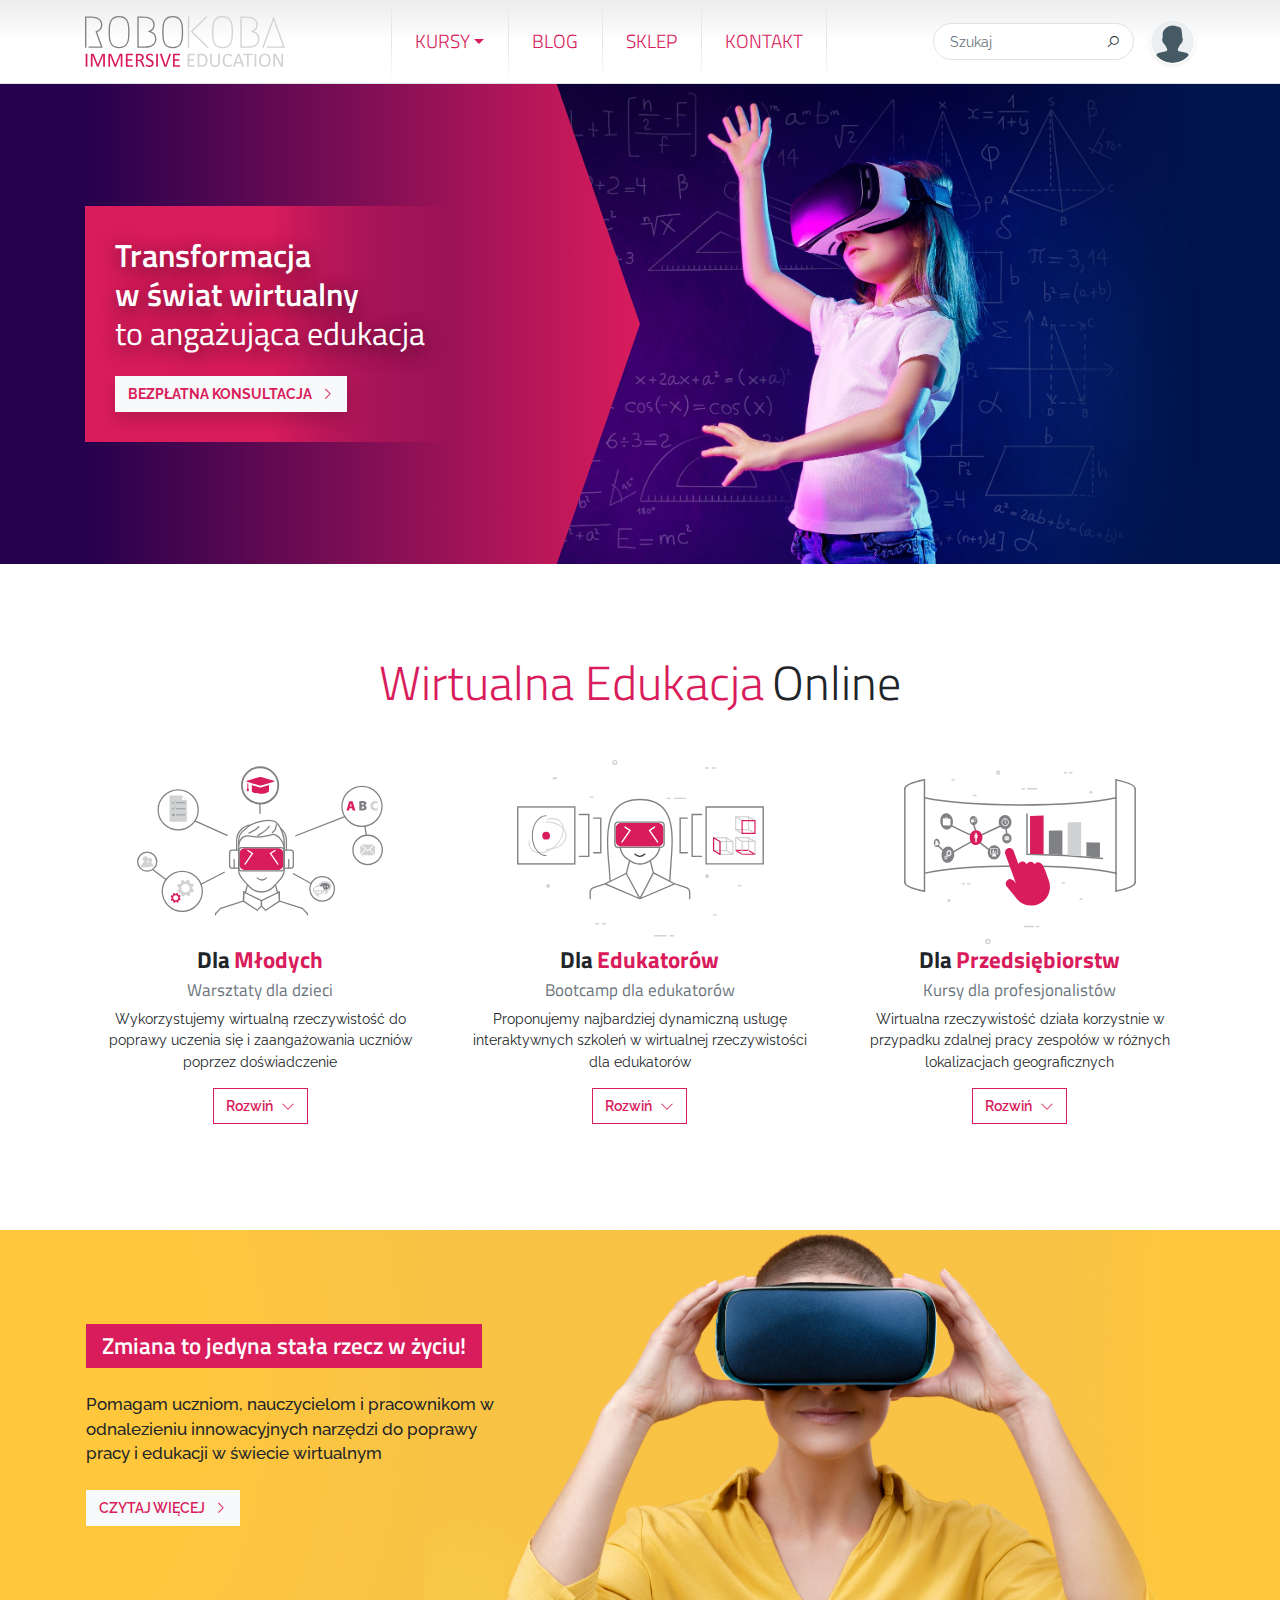
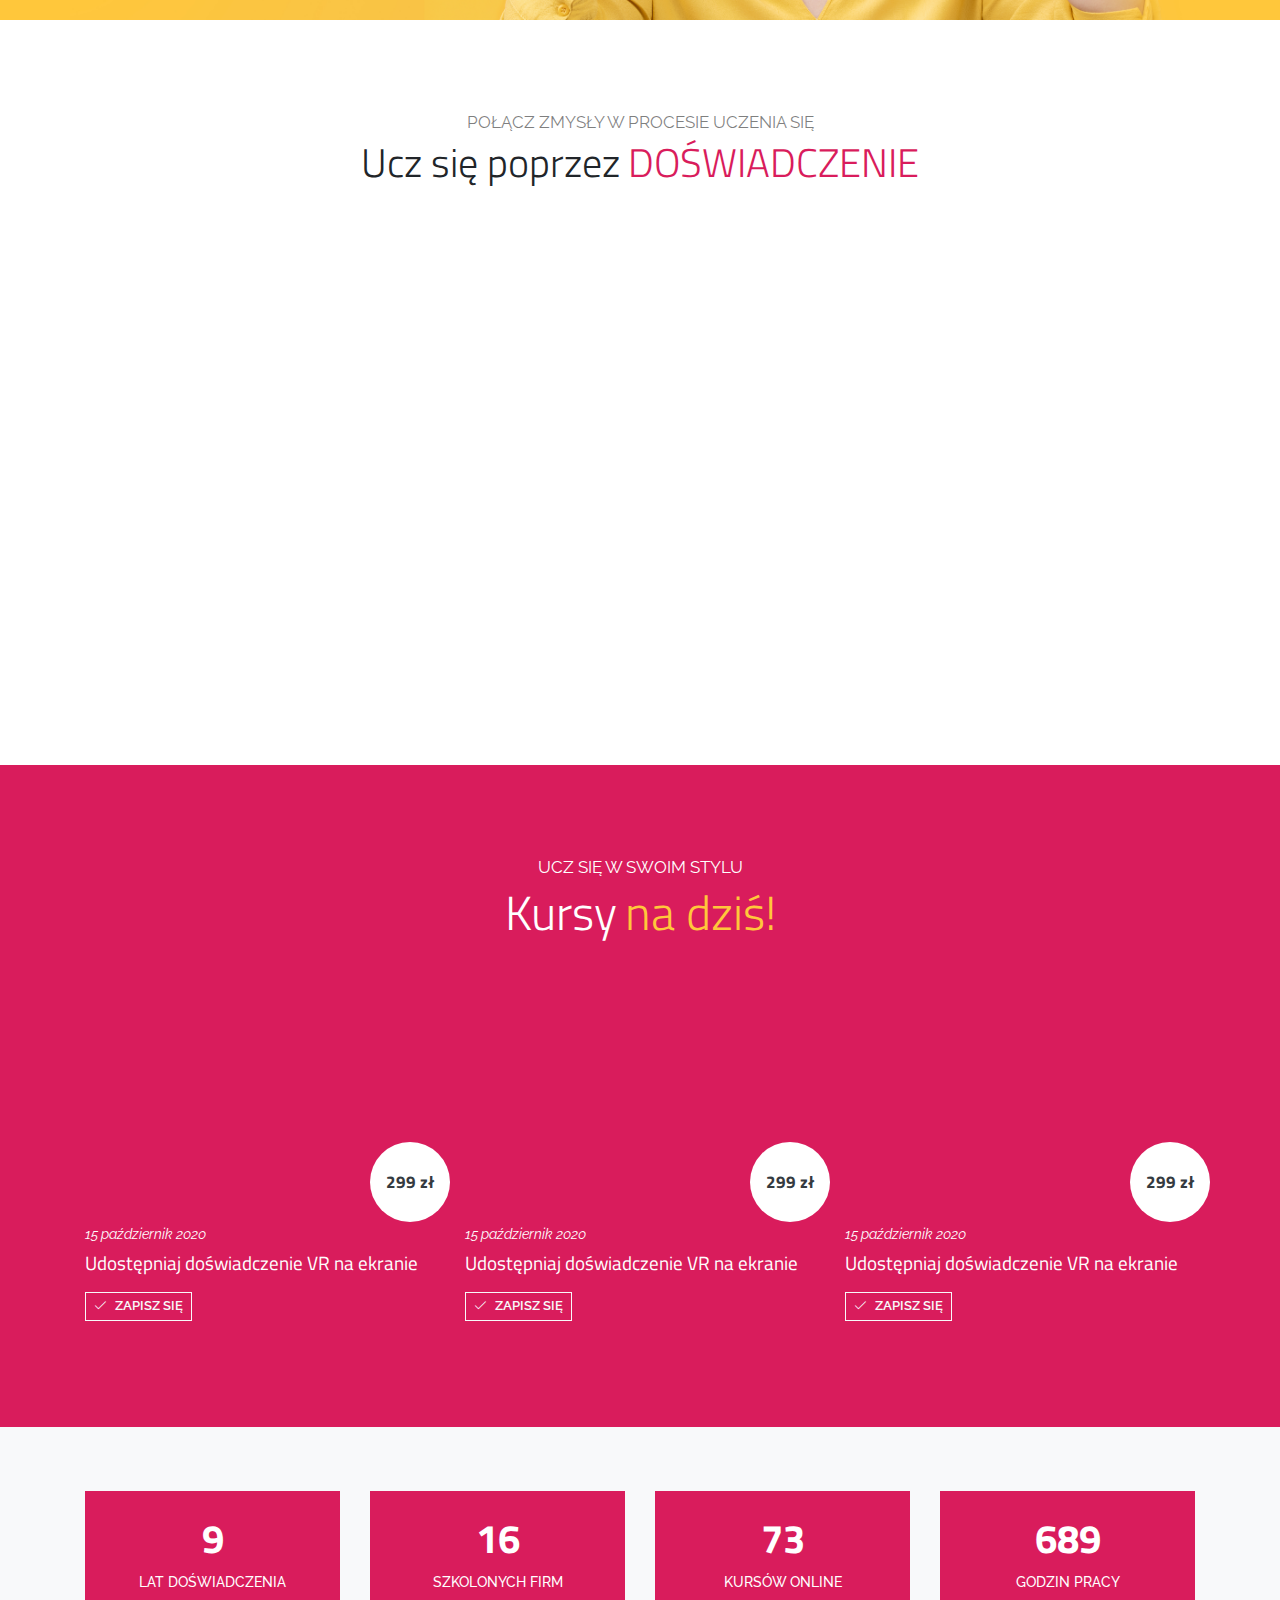
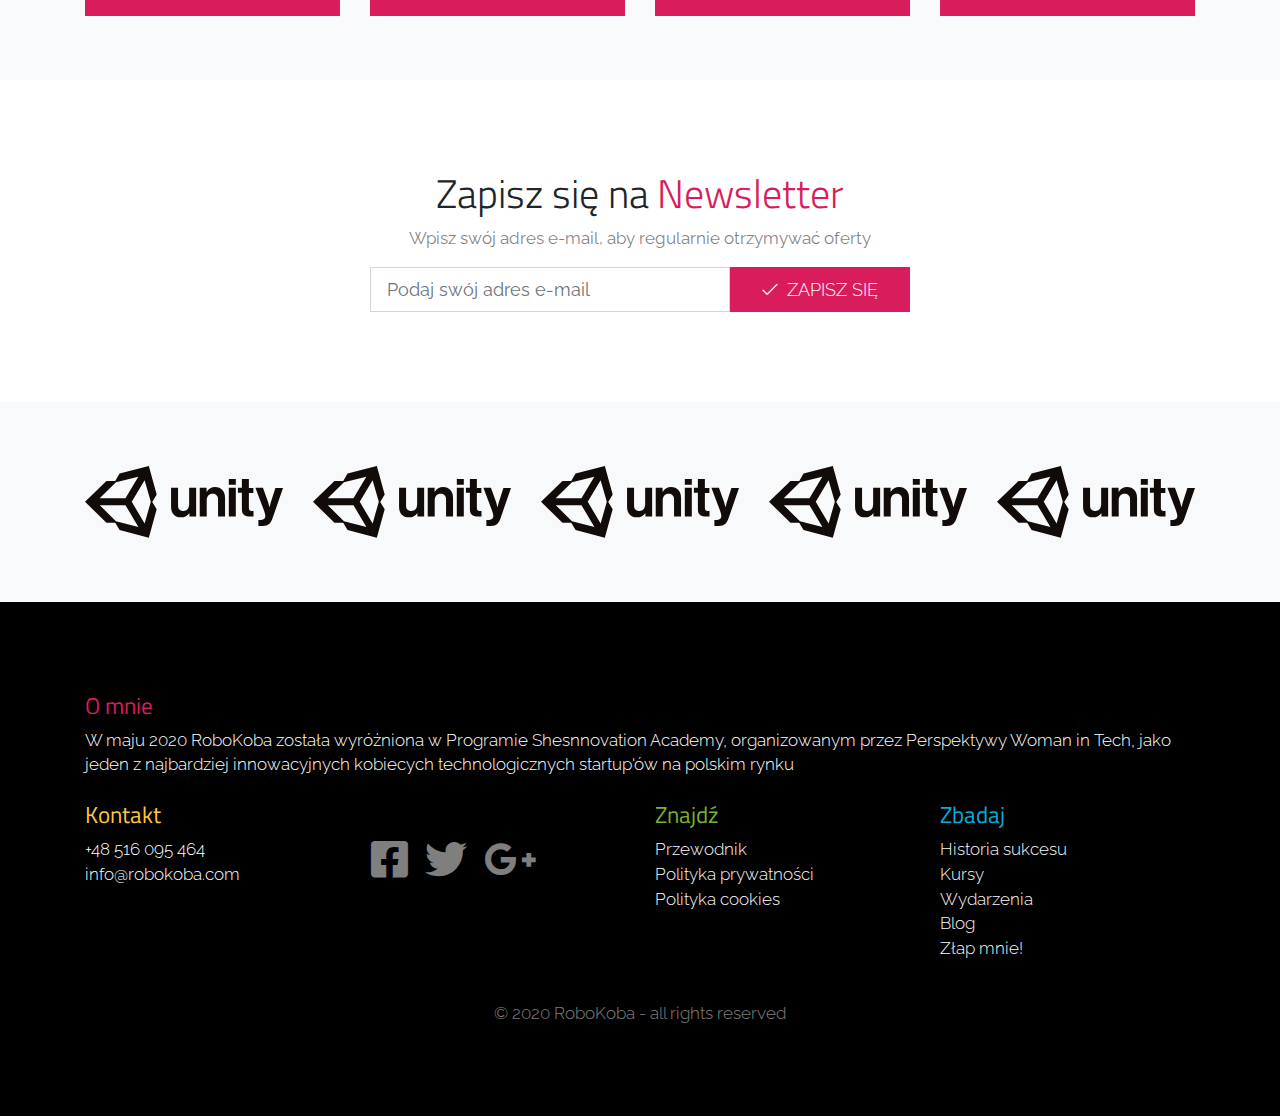
==== commit a04bb0c7: "Update" ====
--- a/index.html
+++ b/index.html
@@ -45,14 +45,15 @@
         </header>
         <main>
             <div class="overflow-hidden bg-1">
-                <div class="container-md">
-                    <div class="d-flex align-items-center height--480" style="background: #25004d url(&quot;assets/img/AdobeStock_266659383_Preview_v3.jpg&quot;) bottom right / contain no-repeat;">
-                        <div class="row no-gutters w-100">
-                            <div class="col-md-6 col-xl-6">
-                                <div class="d-flex align-items-center height--480 arrow">
-                                    <div>
-                                        <div class="card text-white bg-primary border-primary bg-transparent border-0">
-                                            <div class="card-body p--30" style="background: linear-gradient(to right, rgba(217, 28, 92, 1) 50%, rgba(217, 28, 92, 0));">
+                <div class="container">
+                    <div class="height--480">
+                        <div class="image"><img class="img-fluid" src="assets/img/bg-1.jpg"></div>
+                        <div class="d-flex align-items-stretch content">
+                            <div class="row no-gutters w-100">
+                                <div class="col-lg-6 d-flex">
+                                    <div class="d-flex align-items-center arrow w-100">
+                                        <div class="card text-white border-primary border-0 bg-transparent">
+                                            <div class="card-body p--30">
                                                 <div class="d-flex flex-column">
                                                     <div>
                                                         <h1 class="d-flex flex-column mb-4" style="text-shadow: 0px 5px 20px rgba(0,0,0,.65);"><span class="font-weight--600">Transformacja <br>w świat wirtualny</span><span class="font-weight--400">to angażująca edukacja</span></h1>
--- a/assets/css/styles.min.css
+++ b/assets/css/styles.min.css
@@ -1 +1 @@
-.flickity-enabled,header ul.nav>li{position:relative}.fancybox-button:focus,.flickity-enabled:focus{outline:0}.flickity-viewport{overflow:hidden;position:relative}.flickity-slider{position:absolute;width:100%;height:100%}.flickity-enabled.is-draggable{-webkit-tap-highlight-color:transparent;-webkit-user-select:none;-moz-user-select:none;-ms-user-select:none;user-select:none}.flickity-enabled.is-draggable .flickity-viewport{cursor:move;cursor:-webkit-grab;cursor:grab}.fancybox-is-grabbing .fancybox-content,.flickity-enabled.is-draggable .flickity-viewport.is-pointer-down{cursor:-webkit-grabbing;cursor:grabbing}.flickity-button{position:absolute;background:hsla(0,0%,100%,.75);border:none;color:#333}.flickity-button:hover{background:#fff;cursor:pointer}.flickity-button:focus{outline:0;box-shadow:0 0 0 5px #19f}.flickity-button:active{opacity:.6}.flickity-button:disabled{opacity:.3;cursor:auto;pointer-events:none}.flickity-button-icon{fill:currentColor}.flickity-prev-next-button{top:50%;width:44px;height:44px;border-radius:50%;transform:translateY(-50%)}.flickity-prev-next-button.previous{left:10px}.flickity-prev-next-button.next{right:10px}.flickity-rtl .flickity-prev-next-button.previous{left:auto;right:10px}.flickity-rtl .flickity-prev-next-button.next{right:auto;left:10px}.flickity-prev-next-button .flickity-button-icon{position:absolute;left:20%;top:20%;width:60%;height:60%}.flickity-page-dots{position:absolute;width:100%;bottom:-25px;padding:0;margin:0;list-style:none;text-align:center;line-height:1}.flickity-rtl .flickity-page-dots{direction:rtl}.flickity-page-dots .dot{display:inline-block;width:10px;height:10px;margin:0 8px;background:#333;border-radius:50%;opacity:.25;cursor:pointer}.flickity-page-dots .dot.is-selected{opacity:1}.fancybox-is-open .fancybox-stage,body.compensate-for-scrollbar{overflow:hidden}.fancybox-active{height:auto}.fancybox-is-hidden{left:-9999px;margin:0;position:absolute!important;top:-9999px;visibility:hidden}.fancybox-container{-webkit-backface-visibility:hidden;height:100%;left:0;outline:0;position:fixed;-webkit-tap-highlight-color:transparent;top:0;-ms-touch-action:manipulation;touch-action:manipulation;transform:translateZ(0);width:100%;z-index:99992}.fancybox-container *{box-sizing:border-box}.fancybox-bg,.fancybox-inner,.fancybox-outer,.fancybox-stage{bottom:0;left:0;position:absolute;right:0;top:0}.fancybox-outer{-webkit-overflow-scrolling:touch;overflow-y:auto}.fancybox-bg{background:#1e1e1e;opacity:0;transition-duration:inherit;transition-property:opacity;transition-timing-function:cubic-bezier(.47,0,.74,.71)}.fancybox-is-open .fancybox-bg{opacity:.9;transition-timing-function:cubic-bezier(.22,.61,.36,1)}.fancybox-caption,.fancybox-infobar,.fancybox-navigation .fancybox-button,.fancybox-toolbar{direction:ltr;opacity:0;position:absolute;transition:opacity .25s,visibility .25s;visibility:hidden;z-index:99997}.fancybox-show-caption .fancybox-caption,.fancybox-show-infobar .fancybox-infobar,.fancybox-show-nav .fancybox-navigation .fancybox-button,.fancybox-show-toolbar .fancybox-toolbar{opacity:1;transition:opacity .25s,visibility;visibility:visible}.fancybox-infobar{color:#ccc;font-size:13px;-webkit-font-smoothing:subpixel-antialiased;height:44px;left:0;line-height:44px;min-width:44px;mix-blend-mode:difference;padding:0 10px;pointer-events:none;top:0;-webkit-touch-callout:none;-webkit-user-select:none;-moz-user-select:none;-ms-user-select:none;user-select:none}.fancybox-toolbar{right:0;top:0}.fancybox-stage{direction:ltr;overflow:visible;transform:translateZ(0);z-index:99994}.fancybox-slide{-webkit-backface-visibility:hidden;display:none;height:100%;left:0;outline:0;overflow:auto;-webkit-overflow-scrolling:touch;padding:44px;position:absolute;text-align:center;top:0;transition-property:transform,opacity;white-space:normal;width:100%;z-index:99994}.fancybox-slide::before{content:'';display:inline-block;font-size:0;height:100%;vertical-align:middle;width:0}.fancybox-is-sliding .fancybox-slide,.fancybox-show-thumbs .fancybox-thumbs,.fancybox-slide--current,.fancybox-slide--next,.fancybox-slide--previous{display:block}.fancybox-slide--image{overflow:hidden;padding:44px 0}.fancybox-button--fsenter svg:nth-child(2),.fancybox-button--fsexit svg:nth-child(1),.fancybox-button--pause svg:nth-child(1),.fancybox-button--play svg:nth-child(2),.fancybox-is-scaling .fancybox-close-small,.fancybox-is-zoomable.fancybox-can-pan .fancybox-close-small,.fancybox-slide--image::before,.flickity--slider.hide--2>.flickity--item+.flickity--item,.flickity--slider.hide--arrows .flickity-prev-next-button,.flickity--slider.hide--nav .flickity-page-dots{display:none}.fancybox-slide--html{padding:6px}.fancybox-content{background:#fff;display:inline-block;margin:0;max-width:100%;overflow:auto;-webkit-overflow-scrolling:touch;padding:44px;position:relative;text-align:left;vertical-align:middle}.fancybox-slide--image .fancybox-content{animation-timing-function:cubic-bezier(.5,0,.14,1);-webkit-backface-visibility:hidden;background:0 0/100% 100% no-repeat;left:0;max-width:none;overflow:visible;padding:0;position:absolute;top:0;-ms-transform-origin:top left;transform-origin:top left;transition-property:transform,opacity;-webkit-user-select:none;-moz-user-select:none;-ms-user-select:none;user-select:none;z-index:99995}.fancybox-can-zoomOut .fancybox-content{cursor:zoom-out}.fancybox-can-zoomIn .fancybox-content{cursor:zoom-in}.fancybox-can-pan .fancybox-content,.fancybox-can-swipe .fancybox-content{cursor:-webkit-grab;cursor:grab}.fancybox-container [data-selectable=true]{cursor:text}.fancybox-image,.fancybox-spaceball{background:0 0;border:0;height:100%;left:0;margin:0;max-height:none;max-width:none;padding:0;position:absolute;top:0;-webkit-user-select:none;-moz-user-select:none;-ms-user-select:none;user-select:none;width:100%}.fancybox-spaceball{z-index:1}.fancybox-slide--iframe .fancybox-content,.fancybox-slide--map .fancybox-content,.fancybox-slide--pdf .fancybox-content,.fancybox-slide--video .fancybox-content{height:100%;overflow:visible;padding:0;width:100%}.bg--black,.fancybox-slide--video .fancybox-content{background:#000}.fancybox-slide--map .fancybox-content{background:#e5e3df}.fancybox-slide--iframe .fancybox-content{background:#fff}.fancybox-iframe,.fancybox-video{background:0 0;border:0;display:block;height:100%;margin:0;overflow:hidden;padding:0;width:100%}.fancybox-iframe{left:0;position:absolute;top:0}.fancybox-error{background:#fff;cursor:default;max-width:400px;padding:40px;width:100%}.fancybox-error p{color:#444;font-size:16px;line-height:20px;margin:0;padding:0}.fancybox-button{background:rgba(30,30,30,.6);border:0;border-radius:0;box-shadow:none;cursor:pointer;display:inline-block;height:44px;margin:0;padding:10px;position:relative;transition:color .2s;vertical-align:top;visibility:inherit;width:44px}.fancybox-button,.fancybox-button:link,.fancybox-button:visited{color:#ccc}.fancybox-button:hover{color:#fff}.fancybox-button.fancybox-focus{outline:dotted 1px}.fancybox-button[disabled],.fancybox-button[disabled]:hover{color:#888;cursor:default;outline:0}.fancybox-button div{height:100%}.fancybox-button svg{display:block;height:100%;overflow:visible;position:relative;width:100%}.fancybox-button svg path{fill:currentColor;stroke-width:0}.fancybox-progress{background:#ff5268;height:2px;left:0;position:absolute;right:0;top:0;-ms-transform:scaleX(0);transform:scaleX(0);-ms-transform-origin:0;transform-origin:0;transition-property:transform;transition-timing-function:linear;z-index:99998}.fancybox-close-small{background:0 0;border:0;border-radius:0;color:#ccc;cursor:pointer;opacity:.8;padding:8px;position:absolute;right:-12px;top:-44px;z-index:401}.fancybox-close-small:hover{color:#fff;opacity:1}.fancybox-slide--html .fancybox-close-small{color:currentColor;padding:10px;right:0;top:0}.fancybox-slide--image.fancybox-is-scaling .fancybox-content{overflow:hidden}.fancybox-navigation .fancybox-button{background-clip:content-box;height:100px;opacity:0;position:absolute;top:calc(50% - 50px);width:70px}.fancybox-navigation .fancybox-button div{padding:7px}.fancybox-navigation .fancybox-button--arrow_left{left:0;left:env(safe-area-inset-left);padding:31px 26px 31px 6px}.fancybox-navigation .fancybox-button--arrow_right{padding:31px 6px 31px 26px;right:0;right:env(safe-area-inset-right)}.fancybox-caption{background:linear-gradient(to top,rgba(0,0,0,.85) 0,rgba(0,0,0,.3) 50%,rgba(0,0,0,.15) 65%,rgba(0,0,0,.075) 75.5%,rgba(0,0,0,.037) 82.85%,rgba(0,0,0,.019) 88%,rgba(0,0,0,0) 100%);bottom:0;color:#eee;font-size:14px;font-weight:400;left:0;line-height:1.5;padding:75px 44px 25px;pointer-events:none;right:0;text-align:center;z-index:99996}.fancybox-caption--separate{margin-top:-50px}.fancybox-caption__body{max-height:50vh;overflow:auto;pointer-events:all}.fancybox-caption a,.fancybox-caption a:link,.fancybox-caption a:visited{color:#ccc;text-decoration:none}.fancybox-caption a:hover{color:#fff;text-decoration:underline}.fancybox-loading{animation:1s linear infinite fancybox-rotate;background:0 0;border:4px solid #888;border-bottom-color:#fff;border-radius:50%;height:50px;left:50%;margin:-25px 0 0 -25px;opacity:.7;padding:0;position:absolute;top:50%;width:50px;z-index:99999}@keyframes fancybox-rotate{100%{transform:rotate(360deg)}}.fancybox-animated{transition-timing-function:cubic-bezier(0,0,.25,1)}.fancybox-fx-slide.fancybox-slide--previous{opacity:0;transform:translate3d(-100%,0,0)}.fancybox-fx-slide.fancybox-slide--next{opacity:0;transform:translate3d(100%,0,0)}.fancybox-fx-slide.fancybox-slide--current{opacity:1;transform:translate3d(0,0,0)}.fancybox-fx-fade.fancybox-slide--next,.fancybox-fx-fade.fancybox-slide--previous{opacity:0;transition-timing-function:cubic-bezier(.19,1,.22,1)}.fancybox-fx-fade.fancybox-slide--current{opacity:1}.fancybox-fx-zoom-in-out.fancybox-slide--previous{opacity:0;transform:scale3d(1.5,1.5,1.5)}.fancybox-fx-zoom-in-out.fancybox-slide--next{opacity:0;transform:scale3d(.5,.5,.5)}.fancybox-fx-zoom-in-out.fancybox-slide--current{opacity:1;transform:scale3d(1,1,1)}.fancybox-fx-rotate.fancybox-slide--previous{opacity:0;-ms-transform:rotate(-360deg);transform:rotate(-360deg)}.fancybox-fx-rotate.fancybox-slide--next{opacity:0;-ms-transform:rotate(360deg);transform:rotate(360deg)}.fancybox-fx-rotate.fancybox-slide--current{opacity:1;-ms-transform:rotate(0);transform:rotate(0)}.fancybox-fx-circular.fancybox-slide--previous{opacity:0;transform:scale3d(0,0,0) translate3d(-100%,0,0)}.fancybox-fx-circular.fancybox-slide--next{opacity:0;transform:scale3d(0,0,0) translate3d(100%,0,0)}.fancybox-fx-circular.fancybox-slide--current{opacity:1;transform:scale3d(1,1,1) translate3d(0,0,0)}.fancybox-fx-tube.fancybox-slide--previous{transform:translate3d(-100%,0,0) scale(.1) skew(-10deg)}.fancybox-fx-tube.fancybox-slide--next{transform:translate3d(100%,0,0) scale(.1) skew(10deg)}.fancybox-fx-tube.fancybox-slide--current{transform:translate3d(0,0,0) scale(1)}@media all and (max-height:576px){.fancybox-slide{padding-left:6px;padding-right:6px}.fancybox-slide--image{padding:6px 0}.fancybox-close-small{right:-6px}.fancybox-slide--image .fancybox-close-small{background:#4e4e4e;color:#f2f4f6;height:36px;opacity:1;padding:6px;right:0;top:0;width:36px}.fancybox-caption{padding-left:12px;padding-right:12px}}.fancybox-share{background:#f4f4f4;border-radius:3px;max-width:90%;padding:30px;text-align:center}.fancybox-share h1{color:#222;font-size:35px;font-weight:700;margin:0 0 20px}.fancybox-share p{margin:0;padding:0}.fancybox-share__button{border:0;border-radius:3px;display:inline-block;font-size:14px;font-weight:700;line-height:40px;margin:0 5px 10px;min-width:130px;padding:0 15px;text-decoration:none;transition:.2s;-webkit-user-select:none;-moz-user-select:none;-ms-user-select:none;user-select:none;white-space:nowrap}.btn-outline-primary:hover,.btn-primary,.fancybox-share__button:link,.fancybox-share__button:visited{color:#fff}.fancybox-share__button:hover{text-decoration:none}.fancybox-share__button--fb{background:#3b5998}.fancybox-share__button--fb:hover{background:#344e86}.fancybox-share__button--pt{background:#bd081d}.fancybox-share__button--pt:hover{background:#aa0719}.fancybox-share__button--tw{background:#1da1f2}.fancybox-share__button--tw:hover{background:#0d95e8}.fancybox-share__button svg{height:25px;margin-right:7px;position:relative;top:-1px;vertical-align:middle;width:25px}.fancybox-share__button svg path{fill:#fff}.fancybox-share__input{background:0 0;border:0;border-bottom:1px solid #d7d7d7;border-radius:0;color:#5d5b5b;font-size:14px;margin:10px 0 0;outline:0;padding:10px 15px;width:100%}.fancybox-thumbs{background:#ddd;bottom:0;display:none;margin:0;-webkit-overflow-scrolling:touch;-ms-overflow-style:-ms-autohiding-scrollbar;padding:2px 2px 4px;position:absolute;right:0;-webkit-tap-highlight-color:transparent;top:0;width:212px;z-index:99995}.fancybox-thumbs-x{overflow-x:auto;overflow-y:hidden}.fancybox-show-thumbs .fancybox-inner{right:212px}.fancybox-thumbs__list{font-size:0;height:100%;list-style:none;margin:0;overflow-x:hidden;overflow-y:auto;padding:0;position:relative;white-space:nowrap;width:100%}.fancybox-thumbs-x .fancybox-thumbs__list{overflow:hidden}.fancybox-thumbs-y .fancybox-thumbs__list::-webkit-scrollbar{width:7px}.fancybox-thumbs-y .fancybox-thumbs__list::-webkit-scrollbar-track{background:#fff;border-radius:10px;box-shadow:inset 0 0 6px rgba(0,0,0,.3)}.fancybox-thumbs-y .fancybox-thumbs__list::-webkit-scrollbar-thumb{background:#2a2a2a;border-radius:10px}.fancybox-thumbs__list a{-webkit-backface-visibility:hidden;backface-visibility:hidden;background-color:rgba(0,0,0,.1);background-position:center center;background-repeat:no-repeat;background-size:cover;cursor:pointer;float:left;height:75px;margin:2px;max-height:calc(100% - 8px);max-width:calc(50% - 4px);outline:0;overflow:hidden;padding:0;position:relative;-webkit-tap-highlight-color:transparent;width:100px}.fancybox-thumbs__list a::before{border:6px solid #ff5268;bottom:0;content:'';left:0;opacity:0;position:absolute;right:0;top:0;transition:.2s cubic-bezier(.25,.46,.45,.94);z-index:99991}.fancybox-thumbs__list a:focus::before{opacity:.5}.fancybox-thumbs__list a.fancybox-thumbs-active::before{opacity:1}@media all and (max-width:576px){.fancybox-thumbs{width:110px}.fancybox-show-thumbs .fancybox-inner{right:110px}.fancybox-thumbs__list a{max-width:calc(100% - 10px)}}.flickity-viewport{width:100%;height:100%}.flickity--slider.arrows--white .flickity-prev-next-button{border-radius:0;background:0 0}.flickity--slider.arrows--white .flickity-prev-next-button svg *{fill:#fff}.ratio{display:block;position:relative;width:100%}.ratio:after{content:"";display:block;padding-bottom:100%}.ratio>*{position:absolute;width:100%;height:100%;display:flex;justify-content:center;align-items:center}.ratio>*>* .svg,.ratio>*>* iframe,.ratio>*>img{position:absolute;width:100%;height:100%;left:0;top:0;object-fit:cover}.ratio.ratio-3-1:after{padding-bottom:calc(100% * 1 / 3)}.ratio.ratio-5-2:after{padding-bottom:calc(100% * 2 / 5)}.ratio.ratio-2-1:after{padding-bottom:calc(100% * 1 / 2)}.ratio.ratio-16-9:after{padding-bottom:calc(100% * 9 / 16)}.ratio.ratio-3-2:after{padding-bottom:calc(100% * 2 / 3)}.ratio.ratio-4-3:after{padding-bottom:calc(100% * 3 / 4)}.ratio.ratio-5-4:after{padding-bottom:calc(100% * 4 / 5)}.ratio.ratio-1-1:after{padding-bottom:calc(100% * 1 / 1)}.ratio.ratio-4-5:after{padding-bottom:calc(100% * 5 / 4)}.ratio.ratio-3-4:after{padding-bottom:calc(100% * 4 / 3)}.ratio.ratio-2-3:after{padding-bottom:calc(100% * 3 / 2)}.ratio.ratio-1-2:after{padding-bottom:calc(100% * 2 / 1)}@media (min-width:768px){.ratio-md{display:block;position:relative;width:100%}.ratio-md:after{content:"";display:block;padding-bottom:100%}.ratio-md>*{position:absolute;width:100%;height:100%;display:flex;justify-content:center;align-items:center}.ratio-md>*>* .svg,.ratio-md>*>* iframe,.ratio-md>*>img{position:absolute;width:100%;height:100%;left:0;top:0;object-fit:cover}.ratio-md.ratio-md-3-1:after,.ratio-sm.ratio-md-3-1:after,.ratio.ratio-md-3-1:after{padding-bottom:calc(100% * 1 / 3)}.ratio-md.ratio-md-5-2:after,.ratio-sm.ratio-md-5-2:after,.ratio.ratio-md-5-2:after{padding-bottom:calc(100% * 2 / 5)}.ratio-md.ratio-md-2-1:after,.ratio-sm.ratio-md-2-1:after,.ratio.ratio-md-2-1:after{padding-bottom:calc(100% * 1 / 2)}.ratio-md.ratio-md-16-9:after,.ratio-sm.ratio-md-16-9:after,.ratio.ratio-md-16-9:after{padding-bottom:calc(100% * 9 / 16)}.ratio-md.ratio-md-3-2:after,.ratio-sm.ratio-md-3-2:after,.ratio.ratio-md-3-2:after{padding-bottom:calc(100% * 2 / 3)}.ratio-md.ratio-md-4-3:after,.ratio-sm.ratio-md-4-3:after,.ratio.ratio-md-4-3:after{padding-bottom:calc(100% * 3 / 4)}.ratio-md.ratio-md-5-4:after,.ratio-sm.ratio-md-5-4:after,.ratio.ratio-md-5-4:after{padding-bottom:calc(100% * 4 / 5)}.ratio-md.ratio-md-1-1:after,.ratio-sm.ratio-md-1-1:after,.ratio.ratio-md-1-1:after{padding-bottom:calc(100% * 1 / 1)}.ratio-md.ratio-md-4-5:after,.ratio-sm.ratio-md-4-5:after,.ratio.ratio-md-4-5:after{padding-bottom:calc(100% * 5 / 4)}.ratio-md.ratio-md-3-4:after,.ratio-sm.ratio-md-3-4:after,.ratio.ratio-md-3-4:after{padding-bottom:calc(100% * 4 / 3)}.ratio-md.ratio-md-2-3:after,.ratio-sm.ratio-md-2-3:after,.ratio.ratio-md-2-3:after{padding-bottom:calc(100% * 3 / 2)}.ratio-md.ratio-md-1-2:after,.ratio-sm.ratio-md-1-2:after,.ratio.ratio-md-1-2:after{padding-bottom:calc(100% * 2 / 1)}}@media (min-width:992px){.ratio-lg{display:block;position:relative;width:100%}.ratio-lg:after{content:"";display:block;padding-bottom:100%}.ratio-lg>*{position:absolute;width:100%;height:100%;display:flex;justify-content:center;align-items:center}.ratio-lg>*>* .svg,.ratio-lg>*>* iframe,.ratio-lg>*>img{position:absolute;width:100%;height:100%;left:0;top:0;object-fit:cover}.ratio-lg.ratio-lg-3-1:after,.ratio-md.ratio-lg-3-1:after,.ratio-sm.ratio-lg-3-1:after,.ratio.ratio-lg-3-1:after{padding-bottom:calc(100% * 1 / 3)}.ratio-lg.ratio-lg-5-2:after,.ratio-md.ratio-lg-5-2:after,.ratio-sm.ratio-lg-5-2:after,.ratio.ratio-lg-5-2:after{padding-bottom:calc(100% * 2 / 5)}.ratio-lg.ratio-lg-2-1:after,.ratio-md.ratio-lg-2-1:after,.ratio-sm.ratio-lg-2-1:after,.ratio.ratio-lg-2-1:after{padding-bottom:calc(100% * 1 / 2)}.ratio-lg.ratio-lg-16-9:after,.ratio-md.ratio-lg-16-9:after,.ratio-sm.ratio-lg-16-9:after,.ratio.ratio-lg-16-9:after{padding-bottom:calc(100% * 9 / 16)}.ratio-lg.ratio-lg-3-2:after,.ratio-md.ratio-lg-3-2:after,.ratio-sm.ratio-lg-3-2:after,.ratio.ratio-lg-3-2:after{padding-bottom:calc(100% * 2 / 3)}.ratio-lg.ratio-lg-4-3:after,.ratio-md.ratio-lg-4-3:after,.ratio-sm.ratio-lg-4-3:after,.ratio.ratio-lg-4-3:after{padding-bottom:calc(100% * 3 / 4)}.ratio-lg.ratio-lg-5-4:after,.ratio-md.ratio-lg-5-4:after,.ratio-sm.ratio-lg-5-4:after,.ratio.ratio-lg-5-4:after{padding-bottom:calc(100% * 4 / 5)}.ratio-lg.ratio-lg-1-1:after,.ratio-md.ratio-lg-1-1:after,.ratio-sm.ratio-lg-1-1:after,.ratio.ratio-lg-1-1:after{padding-bottom:calc(100% * 1 / 1)}.ratio-lg.ratio-lg-4-5:after,.ratio-md.ratio-lg-4-5:after,.ratio-sm.ratio-lg-4-5:after,.ratio.ratio-lg-4-5:after{padding-bottom:calc(100% * 5 / 4)}.ratio-lg.ratio-lg-3-4:after,.ratio-md.ratio-lg-3-4:after,.ratio-sm.ratio-lg-3-4:after,.ratio.ratio-lg-3-4:after{padding-bottom:calc(100% * 4 / 3)}.ratio-lg.ratio-lg-2-3:after,.ratio-md.ratio-lg-2-3:after,.ratio-sm.ratio-lg-2-3:after,.ratio.ratio-lg-2-3:after{padding-bottom:calc(100% * 3 / 2)}.ratio-lg.ratio-lg-1-2:after,.ratio-md.ratio-lg-1-2:after,.ratio-sm.ratio-lg-1-2:after,.ratio.ratio-lg-1-2:after{padding-bottom:calc(100% * 2 / 1)}}@media screen and (min-width:1200px){.ratio-xl{display:block;position:relative;width:100%}.ratio-xl:after{content:"";display:block;padding-bottom:100%}.ratio-xl>*{position:absolute;width:100%;height:100%;display:flex;justify-content:center;align-items:center}.ratio-xl>*>* .svg,.ratio-xl>*>* iframe,.ratio-xl>*>img{position:absolute;width:100%;height:100%;left:0;top:0;object-fit:cover}.ratio-lg.ratio-xl-3-1:after,.ratio-md.ratio-xl-3-1:after,.ratio-sm.ratio-xl-3-1:after,.ratio-xl.ratio-xl-3-1:after,.ratio.ratio-xl-3-1:after{padding-bottom:calc(100% * 1 / 3)}.ratio-lg.ratio-xl-5-2:after,.ratio-md.ratio-xl-5-2:after,.ratio-sm.ratio-xl-5-2:after,.ratio-xl.ratio-xl-5-2:after,.ratio.ratio-xl-5-2:after{padding-bottom:calc(100% * 2 / 5)}.ratio-lg.ratio-xl-2-1:after,.ratio-md.ratio-xl-2-1:after,.ratio-sm.ratio-xl-2-1:after,.ratio-xl.ratio-xl-2-1:after,.ratio.ratio-xl-2-1:after{padding-bottom:calc(100% * 1 / 2)}.ratio-lg.ratio-xl-16-9:after,.ratio-md.ratio-xl-16-9:after,.ratio-sm.ratio-xl-16-9:after,.ratio-xl.ratio-xl-16-9:after,.ratio.ratio-xl-16-9:after{padding-bottom:calc(100% * 9 / 16)}.ratio-lg.ratio-xl-3-2:after,.ratio-md.ratio-xl-3-2:after,.ratio-sm.ratio-xl-3-2:after,.ratio-xl.ratio-xl-3-2:after,.ratio.ratio-xl-3-2:after{padding-bottom:calc(100% * 2 / 3)}.ratio-lg.ratio-xl-4-3:after,.ratio-md.ratio-xl-4-3:after,.ratio-sm.ratio-xl-4-3:after,.ratio-xl.ratio-xl-4-3:after,.ratio.ratio-xl-4-3:after{padding-bottom:calc(100% * 3 / 4)}.ratio-lg.ratio-xl-5-4:after,.ratio-md.ratio-xl-5-4:after,.ratio-sm.ratio-xl-5-4:after,.ratio-xl.ratio-xl-5-4:after,.ratio.ratio-xl-5-4:after{padding-bottom:calc(100% * 4 / 5)}.ratio-lg.ratio-xl-1-1:after,.ratio-md.ratio-xl-1-1:after,.ratio-sm.ratio-xl-1-1:after,.ratio-xl.ratio-xl-1-1:after,.ratio.ratio-xl-1-1:after{padding-bottom:calc(100% * 1 / 1)}.ratio-lg.ratio-xl-4-5:after,.ratio-md.ratio-xl-4-5:after,.ratio-sm.ratio-xl-4-5:after,.ratio-xl.ratio-xl-4-5:after,.ratio.ratio-xl-4-5:after{padding-bottom:calc(100% * 5 / 4)}.ratio-lg.ratio-xl-3-4:after,.ratio-md.ratio-xl-3-4:after,.ratio-sm.ratio-xl-3-4:after,.ratio-xl.ratio-xl-3-4:after,.ratio.ratio-xl-3-4:after{padding-bottom:calc(100% * 4 / 3)}.ratio-lg.ratio-xl-2-3:after,.ratio-md.ratio-xl-2-3:after,.ratio-sm.ratio-xl-2-3:after,.ratio-xl.ratio-xl-2-3:after,.ratio.ratio-xl-2-3:after{padding-bottom:calc(100% * 3 / 2)}.ratio-lg.ratio-xl-1-2:after,.ratio-md.ratio-xl-1-2:after,.ratio-sm.ratio-xl-1-2:after,.ratio-xl.ratio-xl-1-2:after,.ratio.ratio-xl-1-2:after{padding-bottom:calc(100% * 2 / 1)}}.font-weight--100{font-weight:100}.font-weight--200{font-weight:200}.font-weight--300{font-weight:300}.font-weight--400{font-weight:400}.font-weight--500{font-weight:500}.font-weight--600{font-weight:600}.font-weight--700{font-weight:700}.font-weight--800{font-weight:800}.font-weight--900{font-weight:900}.opacity--0{opacity:0}.opacity--1{opacity:.01}.opacity--2{opacity:.02}.opacity--3{opacity:.03}.opacity--4{opacity:.04}.opacity--5{opacity:.05}.opacity--6{opacity:.06}.opacity--7{opacity:.07}.opacity--8{opacity:.08}.opacity--9{opacity:.09}.opacity--10{opacity:.1}.opacity--11{opacity:.11}.opacity--12{opacity:.12}.opacity--13{opacity:.13}.opacity--14{opacity:.14}.opacity--15{opacity:.15}.opacity--16{opacity:.16}.opacity--17{opacity:.17}.opacity--18{opacity:.18}.opacity--19{opacity:.19}.opacity--20{opacity:.2}.opacity--21{opacity:.21}.opacity--22{opacity:.22}.opacity--23{opacity:.23}.opacity--24{opacity:.24}.opacity--25{opacity:.25}.opacity--26{opacity:.26}.opacity--27{opacity:.27}.opacity--28{opacity:.28}.opacity--29{opacity:.29}.opacity--30{opacity:.3}.opacity--31{opacity:.31}.opacity--32{opacity:.32}.opacity--33{opacity:.33}.opacity--34{opacity:.34}.opacity--35{opacity:.35}.opacity--36{opacity:.36}.opacity--37{opacity:.37}.opacity--38{opacity:.38}.opacity--39{opacity:.39}.opacity--40{opacity:.4}.opacity--41{opacity:.41}.opacity--42{opacity:.42}.opacity--43{opacity:.43}.opacity--44{opacity:.44}.opacity--45{opacity:.45}.opacity--46{opacity:.46}.opacity--47{opacity:.47}.opacity--48{opacity:.48}.opacity--49{opacity:.49}.opacity--50{opacity:.5}.opacity--51{opacity:.51}.opacity--52{opacity:.52}.opacity--53{opacity:.53}.opacity--54{opacity:.54}.opacity--55{opacity:.55}.opacity--56{opacity:.56}.opacity--57{opacity:.57}.opacity--58{opacity:.58}.opacity--59{opacity:.59}.opacity--60{opacity:.6}.opacity--61{opacity:.61}.opacity--62{opacity:.62}.opacity--63{opacity:.63}.opacity--64{opacity:.64}.opacity--65{opacity:.65}.opacity--66{opacity:.66}.opacity--67{opacity:.67}.opacity--68{opacity:.68}.opacity--69{opacity:.69}.opacity--70{opacity:.7}.opacity--71{opacity:.71}.opacity--72{opacity:.72}.opacity--73{opacity:.73}.opacity--74{opacity:.74}.opacity--75{opacity:.75}.opacity--76{opacity:.76}.opacity--77{opacity:.77}.opacity--78{opacity:.78}.opacity--79{opacity:.79}.opacity--80{opacity:.8}.opacity--81{opacity:.81}.opacity--82{opacity:.82}.opacity--83{opacity:.83}.opacity--84{opacity:.84}.opacity--85{opacity:.85}.opacity--86{opacity:.86}.opacity--87{opacity:.87}.opacity--88{opacity:.88}.opacity--89{opacity:.89}.opacity--90{opacity:.9}.opacity--91{opacity:.91}.opacity--92{opacity:.92}.opacity--93{opacity:.93}.opacity--94{opacity:.94}.opacity--95{opacity:.95}.opacity--96{opacity:.96}.opacity--97{opacity:.97}.opacity--98{opacity:.98}.opacity--99{opacity:.99}.opacity--100{opacity:1}.min--width--0{min-width:0!important}.min--height--0{min-height:0!important}.width--0{width:0!important}.height--0{height:0}.max--width--0{max-width:0!important}.max--width--0.svg{display:block;width:100%}.max--height--0{max-height:0!important}.max--height--0.svg{display:block;height:100%}.p--0,.pl--0,.px--0{padding-left:0}.p--0,.pr--0,.px--0{padding-right:0}.p--0,.pt--0,.py--0{padding-top:0}.p--0,.pb--0,.py--0{padding-bottom:0}.m--0,.ml--0,.mx--0{margin-left:0}.m--0,.mr--0,.mx--0{margin-right:0}.m--0,.mt--0,.my--0{margin-top:0}.m--0,.mb--0,.my--0{margin-bottom:0}.top--0{top:0}.right--0{right:0}.bottom--0{bottom:0}.left--0{left:0}.min--width--1{min-width:1px!important}.min--height--1{min-height:1px!important}.width--1{width:1px!important}.height--1{height:1px}.max--width--1{max-width:1px!important}.max--width--1.svg{display:block;width:100%}.max--height--1{max-height:1px!important}.max--height--1.svg{display:block;height:100%}.p--1,.pl--1,.px--1{padding-left:1px}.p--1,.pr--1,.px--1{padding-right:1px}.p--1,.pt--1,.py--1{padding-top:1px}.p--1,.pb--1,.py--1{padding-bottom:1px}.m--1,.ml--1,.mx--1{margin-left:1px}.m--1,.mr--1,.mx--1{margin-right:1px}.m--1,.mt--1,.my--1{margin-top:1px}.m--1,.mb--1,.my--1{margin-bottom:1px}.top--1{top:1px}.right--1{right:1px}.bottom--1{bottom:1px}.left--1{left:1px}.min--width--2{min-width:2px!important}.min--height--2{min-height:2px!important}.width--2{width:2px!important}.height--2{height:2px}.max--width--2{max-width:2px!important}.max--width--2.svg{display:block;width:100%}.max--height--2{max-height:2px!important}.max--height--2.svg{display:block;height:100%}.p--2,.pl--2,.px--2{padding-left:2px}.p--2,.pr--2,.px--2{padding-right:2px}.p--2,.pt--2,.py--2{padding-top:2px}.p--2,.pb--2,.py--2{padding-bottom:2px}.m--2,.ml--2,.mx--2{margin-left:2px}.m--2,.mr--2,.mx--2{margin-right:2px}.m--2,.mt--2,.my--2{margin-top:2px}.m--2,.mb--2,.my--2{margin-bottom:2px}.top--2{top:2px}.right--2{right:2px}.bottom--2{bottom:2px}.left--2{left:2px}.min--width--3{min-width:3px!important}.min--height--3{min-height:3px!important}.width--3{width:3px!important}.height--3{height:3px}.max--width--3{max-width:3px!important}.max--width--3.svg{display:block;width:100%}.max--height--3{max-height:3px!important}.max--height--3.svg{display:block;height:100%}.p--3,.pl--3,.px--3{padding-left:3px}.p--3,.pr--3,.px--3{padding-right:3px}.p--3,.pt--3,.py--3{padding-top:3px}.p--3,.pb--3,.py--3{padding-bottom:3px}.m--3,.ml--3,.mx--3{margin-left:3px}.m--3,.mr--3,.mx--3{margin-right:3px}.m--3,.mt--3,.my--3{margin-top:3px}.m--3,.mb--3,.my--3{margin-bottom:3px}.top--3{top:3px}.right--3{right:3px}.bottom--3{bottom:3px}.left--3{left:3px}.min--width--4{min-width:4px!important}.min--height--4{min-height:4px!important}.width--4{width:4px!important}.height--4{height:4px}.max--width--4{max-width:4px!important}.max--width--4.svg{display:block;width:100%}.max--height--4{max-height:4px!important}.max--height--4.svg{display:block;height:100%}.p--4,.pl--4,.px--4{padding-left:4px}.p--4,.pr--4,.px--4{padding-right:4px}.p--4,.pt--4,.py--4{padding-top:4px}.p--4,.pb--4,.py--4{padding-bottom:4px}.m--4,.ml--4,.mx--4{margin-left:4px}.m--4,.mr--4,.mx--4{margin-right:4px}.m--4,.mt--4,.my--4{margin-top:4px}.m--4,.mb--4,.my--4{margin-bottom:4px}.top--4{top:4px}.right--4{right:4px}.bottom--4{bottom:4px}.left--4{left:4px}.min--width--5{min-width:5px!important}.min--height--5{min-height:5px!important}.width--5{width:5px!important}.height--5{height:5px}.max--width--5{max-width:5px!important}.max--width--5.svg{display:block;width:100%}.max--height--5{max-height:5px!important}.max--height--5.svg{display:block;height:100%}.p--5,.pl--5,.px--5{padding-left:5px}.p--5,.pr--5,.px--5{padding-right:5px}.p--5,.pt--5,.py--5{padding-top:5px}.p--5,.pb--5,.py--5{padding-bottom:5px}.m--5,.ml--5,.mx--5{margin-left:5px}.m--5,.mr--5,.mx--5{margin-right:5px}.m--5,.mt--5,.my--5{margin-top:5px}.m--5,.mb--5,.my--5{margin-bottom:5px}.top--5{top:5px}.right--5{right:5px}.bottom--5{bottom:5px}.left--5{left:5px}.min--width--6{min-width:6px!important}.min--height--6{min-height:6px!important}.width--6{width:6px!important}.height--6{height:6px}.max--width--6{max-width:6px!important}.max--width--6.svg{display:block;width:100%}.max--height--6{max-height:6px!important}.max--height--6.svg{display:block;height:100%}.p--6,.pl--6,.px--6{padding-left:6px}.p--6,.pr--6,.px--6{padding-right:6px}.p--6,.pt--6,.py--6{padding-top:6px}.p--6,.pb--6,.py--6{padding-bottom:6px}.m--6,.ml--6,.mx--6{margin-left:6px}.m--6,.mr--6,.mx--6{margin-right:6px}.m--6,.mt--6,.my--6{margin-top:6px}.m--6,.mb--6,.my--6{margin-bottom:6px}.top--6{top:6px}.right--6{right:6px}.bottom--6{bottom:6px}.left--6{left:6px}.min--width--7{min-width:7px!important}.min--height--7{min-height:7px!important}.width--7{width:7px!important}.height--7{height:7px}.max--width--7{max-width:7px!important}.max--width--7.svg{display:block;width:100%}.max--height--7{max-height:7px!important}.max--height--7.svg{display:block;height:100%}.p--7,.pl--7,.px--7{padding-left:7px}.p--7,.pr--7,.px--7{padding-right:7px}.p--7,.pt--7,.py--7{padding-top:7px}.p--7,.pb--7,.py--7{padding-bottom:7px}.m--7,.ml--7,.mx--7{margin-left:7px}.m--7,.mr--7,.mx--7{margin-right:7px}.m--7,.mt--7,.my--7{margin-top:7px}.m--7,.mb--7,.my--7{margin-bottom:7px}.top--7{top:7px}.right--7{right:7px}.bottom--7{bottom:7px}.left--7{left:7px}.min--width--8{min-width:8px!important}.min--height--8{min-height:8px!important}.width--8{width:8px!important}.height--8{height:8px}.max--width--8{max-width:8px!important}.max--width--8.svg{display:block;width:100%}.max--height--8{max-height:8px!important}.max--height--8.svg{display:block;height:100%}.p--8,.pl--8,.px--8{padding-left:8px}.p--8,.pr--8,.px--8{padding-right:8px}.p--8,.pt--8,.py--8{padding-top:8px}.p--8,.pb--8,.py--8{padding-bottom:8px}.m--8,.ml--8,.mx--8{margin-left:8px}.m--8,.mr--8,.mx--8{margin-right:8px}.m--8,.mt--8,.my--8{margin-top:8px}.m--8,.mb--8,.my--8{margin-bottom:8px}.top--8{top:8px}.right--8{right:8px}.bottom--8{bottom:8px}.left--8{left:8px}.min--width--9{min-width:9px!important}.min--height--9{min-height:9px!important}.width--9{width:9px!important}.height--9{height:9px}.max--width--9{max-width:9px!important}.max--width--9.svg{display:block;width:100%}.max--height--9{max-height:9px!important}.max--height--9.svg{display:block;height:100%}.p--9,.pl--9,.px--9{padding-left:9px}.p--9,.pr--9,.px--9{padding-right:9px}.p--9,.pt--9,.py--9{padding-top:9px}.p--9,.pb--9,.py--9{padding-bottom:9px}.m--9,.ml--9,.mx--9{margin-left:9px}.m--9,.mr--9,.mx--9{margin-right:9px}.m--9,.mt--9,.my--9{margin-top:9px}.m--9,.mb--9,.my--9{margin-bottom:9px}.top--9{top:9px}.right--9{right:9px}.bottom--9{bottom:9px}.left--9{left:9px}.min--width--10{min-width:10px!important}.min--height--10{min-height:10px!important}.width--10{width:10px!important}.height--10{height:10px}.max--width--10{max-width:10px!important}.max--width--10.svg{display:block;width:100%}.max--height--10{max-height:10px!important}.max--height--10.svg{display:block;height:100%}.p--10,.pl--10,.px--10{padding-left:10px}.p--10,.pr--10,.px--10{padding-right:10px}.p--10,.pt--10,.py--10{padding-top:10px}.p--10,.pb--10,.py--10{padding-bottom:10px}.m--10,.ml--10,.mx--10{margin-left:10px}.m--10,.mr--10,.mx--10{margin-right:10px}.m--10,.mt--10,.my--10{margin-top:10px}.m--10,.mb--10,.my--10{margin-bottom:10px}.top--10{top:10px}.right--10{right:10px}.bottom--10{bottom:10px}.left--10{left:10px}.min--width--11{min-width:11px!important}.min--height--11{min-height:11px!important}.width--11{width:11px!important}.height--11{height:11px}.max--width--11{max-width:11px!important}.max--width--11.svg{display:block;width:100%}.max--height--11{max-height:11px!important}.max--height--11.svg{display:block;height:100%}.p--11,.pl--11,.px--11{padding-left:11px}.p--11,.pr--11,.px--11{padding-right:11px}.p--11,.pt--11,.py--11{padding-top:11px}.p--11,.pb--11,.py--11{padding-bottom:11px}.m--11,.ml--11,.mx--11{margin-left:11px}.m--11,.mr--11,.mx--11{margin-right:11px}.m--11,.mt--11,.my--11{margin-top:11px}.m--11,.mb--11,.my--11{margin-bottom:11px}.top--11{top:11px}.right--11{right:11px}.bottom--11{bottom:11px}.left--11{left:11px}.min--width--12{min-width:12px!important}.min--height--12{min-height:12px!important}.width--12{width:12px!important}.height--12{height:12px}.max--width--12{max-width:12px!important}.max--width--12.svg{display:block;width:100%}.max--height--12{max-height:12px!important}.max--height--12.svg{display:block;height:100%}.p--12,.pl--12,.px--12{padding-left:12px}.p--12,.pr--12,.px--12{padding-right:12px}.p--12,.pt--12,.py--12{padding-top:12px}.p--12,.pb--12,.py--12{padding-bottom:12px}.m--12,.ml--12,.mx--12{margin-left:12px}.m--12,.mr--12,.mx--12{margin-right:12px}.m--12,.mt--12,.my--12{margin-top:12px}.m--12,.mb--12,.my--12{margin-bottom:12px}.top--12{top:12px}.right--12{right:12px}.bottom--12{bottom:12px}.left--12{left:12px}.min--width--13{min-width:13px!important}.min--height--13{min-height:13px!important}.width--13{width:13px!important}.height--13{height:13px}.max--width--13{max-width:13px!important}.max--width--13.svg{display:block;width:100%}.max--height--13{max-height:13px!important}.max--height--13.svg{display:block;height:100%}.p--13,.pl--13,.px--13{padding-left:13px}.p--13,.pr--13,.px--13{padding-right:13px}.p--13,.pt--13,.py--13{padding-top:13px}.p--13,.pb--13,.py--13{padding-bottom:13px}.m--13,.ml--13,.mx--13{margin-left:13px}.m--13,.mr--13,.mx--13{margin-right:13px}.m--13,.mt--13,.my--13{margin-top:13px}.m--13,.mb--13,.my--13{margin-bottom:13px}.top--13{top:13px}.right--13{right:13px}.bottom--13{bottom:13px}.left--13{left:13px}.min--width--14{min-width:14px!important}.min--height--14{min-height:14px!important}.width--14{width:14px!important}.height--14{height:14px}.max--width--14{max-width:14px!important}.max--width--14.svg{display:block;width:100%}.max--height--14{max-height:14px!important}.max--height--14.svg{display:block;height:100%}.p--14,.pl--14,.px--14{padding-left:14px}.p--14,.pr--14,.px--14{padding-right:14px}.p--14,.pt--14,.py--14{padding-top:14px}.p--14,.pb--14,.py--14{padding-bottom:14px}.m--14,.ml--14,.mx--14{margin-left:14px}.m--14,.mr--14,.mx--14{margin-right:14px}.m--14,.mt--14,.my--14{margin-top:14px}.m--14,.mb--14,.my--14{margin-bottom:14px}.top--14{top:14px}.right--14{right:14px}.bottom--14{bottom:14px}.left--14{left:14px}.min--width--15{min-width:15px!important}.min--height--15{min-height:15px!important}.width--15{width:15px!important}.height--15{height:15px}.max--width--15{max-width:15px!important}.max--width--15.svg{display:block;width:100%}.max--height--15{max-height:15px!important}.max--height--15.svg{display:block;height:100%}.p--15,.pl--15,.px--15{padding-left:15px}.p--15,.pr--15,.px--15{padding-right:15px}.p--15,.pt--15,.py--15{padding-top:15px}.p--15,.pb--15,.py--15{padding-bottom:15px}.m--15,.ml--15,.mx--15{margin-left:15px}.m--15,.mr--15,.mx--15{margin-right:15px}.m--15,.mt--15,.my--15{margin-top:15px}.m--15,.mb--15,.my--15{margin-bottom:15px}.top--15{top:15px}.right--15{right:15px}.bottom--15{bottom:15px}.left--15{left:15px}.min--width--16{min-width:16px!important}.min--height--16{min-height:16px!important}.width--16{width:16px!important}.height--16{height:16px}.max--width--16{max-width:16px!important}.max--width--16.svg{display:block;width:100%}.max--height--16{max-height:16px!important}.max--height--16.svg{display:block;height:100%}.p--16,.pl--16,.px--16{padding-left:16px}.p--16,.pr--16,.px--16{padding-right:16px}.p--16,.pt--16,.py--16{padding-top:16px}.p--16,.pb--16,.py--16{padding-bottom:16px}.m--16,.ml--16,.mx--16{margin-left:16px}.m--16,.mr--16,.mx--16{margin-right:16px}.m--16,.mt--16,.my--16{margin-top:16px}.m--16,.mb--16,.my--16{margin-bottom:16px}.top--16{top:16px}.right--16{right:16px}.bottom--16{bottom:16px}.left--16{left:16px}.min--width--17{min-width:17px!important}.min--height--17{min-height:17px!important}.width--17{width:17px!important}.height--17{height:17px}.max--width--17{max-width:17px!important}.max--width--17.svg{display:block;width:100%}.max--height--17{max-height:17px!important}.max--height--17.svg{display:block;height:100%}.p--17,.pl--17,.px--17{padding-left:17px}.p--17,.pr--17,.px--17{padding-right:17px}.p--17,.pt--17,.py--17{padding-top:17px}.p--17,.pb--17,.py--17{padding-bottom:17px}.m--17,.ml--17,.mx--17{margin-left:17px}.m--17,.mr--17,.mx--17{margin-right:17px}.m--17,.mt--17,.my--17{margin-top:17px}.m--17,.mb--17,.my--17{margin-bottom:17px}.top--17{top:17px}.right--17{right:17px}.bottom--17{bottom:17px}.left--17{left:17px}.min--width--18{min-width:18px!important}.min--height--18{min-height:18px!important}.width--18{width:18px!important}.height--18{height:18px}.max--width--18{max-width:18px!important}.max--width--18.svg{display:block;width:100%}.max--height--18{max-height:18px!important}.max--height--18.svg{display:block;height:100%}.p--18,.pl--18,.px--18{padding-left:18px}.p--18,.pr--18,.px--18{padding-right:18px}.p--18,.pt--18,.py--18{padding-top:18px}.p--18,.pb--18,.py--18{padding-bottom:18px}.m--18,.ml--18,.mx--18{margin-left:18px}.m--18,.mr--18,.mx--18{margin-right:18px}.m--18,.mt--18,.my--18{margin-top:18px}.m--18,.mb--18,.my--18{margin-bottom:18px}.top--18{top:18px}.right--18{right:18px}.bottom--18{bottom:18px}.left--18{left:18px}.min--width--19{min-width:19px!important}.min--height--19{min-height:19px!important}.width--19{width:19px!important}.height--19{height:19px}.max--width--19{max-width:19px!important}.max--width--19.svg{display:block;width:100%}.max--height--19{max-height:19px!important}.max--height--19.svg{display:block;height:100%}.p--19,.pl--19,.px--19{padding-left:19px}.p--19,.pr--19,.px--19{padding-right:19px}.p--19,.pt--19,.py--19{padding-top:19px}.p--19,.pb--19,.py--19{padding-bottom:19px}.m--19,.ml--19,.mx--19{margin-left:19px}.m--19,.mr--19,.mx--19{margin-right:19px}.m--19,.mt--19,.my--19{margin-top:19px}.m--19,.mb--19,.my--19{margin-bottom:19px}.top--19{top:19px}.right--19{right:19px}.bottom--19{bottom:19px}.left--19{left:19px}.min--width--20{min-width:20px!important}.min--height--20{min-height:20px!important}.width--20{width:20px!important}.height--20{height:20px}.max--width--20{max-width:20px!important}.max--width--20.svg{display:block;width:100%}.max--height--20{max-height:20px!important}.max--height--20.svg{display:block;height:100%}.p--20,.pl--20,.px--20{padding-left:20px}.p--20,.pr--20,.px--20{padding-right:20px}.p--20,.pt--20,.py--20{padding-top:20px}.p--20,.pb--20,.py--20{padding-bottom:20px}.m--20,.ml--20,.mx--20{margin-left:20px}.m--20,.mr--20,.mx--20{margin-right:20px}.m--20,.mt--20,.my--20{margin-top:20px}.m--20,.mb--20,.my--20{margin-bottom:20px}.top--20{top:20px}.right--20{right:20px}.bottom--20{bottom:20px}.left--20{left:20px}.min--width--21{min-width:21px!important}.min--height--21{min-height:21px!important}.width--21{width:21px!important}.height--21{height:21px}.max--width--21{max-width:21px!important}.max--width--21.svg{display:block;width:100%}.max--height--21{max-height:21px!important}.max--height--21.svg{display:block;height:100%}.p--21,.pl--21,.px--21{padding-left:21px}.p--21,.pr--21,.px--21{padding-right:21px}.p--21,.pt--21,.py--21{padding-top:21px}.p--21,.pb--21,.py--21{padding-bottom:21px}.m--21,.ml--21,.mx--21{margin-left:21px}.m--21,.mr--21,.mx--21{margin-right:21px}.m--21,.mt--21,.my--21{margin-top:21px}.m--21,.mb--21,.my--21{margin-bottom:21px}.top--21{top:21px}.right--21{right:21px}.bottom--21{bottom:21px}.left--21{left:21px}.min--width--22{min-width:22px!important}.min--height--22{min-height:22px!important}.width--22{width:22px!important}.height--22{height:22px}.max--width--22{max-width:22px!important}.max--width--22.svg{display:block;width:100%}.max--height--22{max-height:22px!important}.max--height--22.svg{display:block;height:100%}.p--22,.pl--22,.px--22{padding-left:22px}.p--22,.pr--22,.px--22{padding-right:22px}.p--22,.pt--22,.py--22{padding-top:22px}.p--22,.pb--22,.py--22{padding-bottom:22px}.m--22,.ml--22,.mx--22{margin-left:22px}.m--22,.mr--22,.mx--22{margin-right:22px}.m--22,.mt--22,.my--22{margin-top:22px}.m--22,.mb--22,.my--22{margin-bottom:22px}.top--22{top:22px}.right--22{right:22px}.bottom--22{bottom:22px}.left--22{left:22px}.min--width--23{min-width:23px!important}.min--height--23{min-height:23px!important}.width--23{width:23px!important}.height--23{height:23px}.max--width--23{max-width:23px!important}.max--width--23.svg{display:block;width:100%}.max--height--23{max-height:23px!important}.max--height--23.svg{display:block;height:100%}.p--23,.pl--23,.px--23{padding-left:23px}.p--23,.pr--23,.px--23{padding-right:23px}.p--23,.pt--23,.py--23{padding-top:23px}.p--23,.pb--23,.py--23{padding-bottom:23px}.m--23,.ml--23,.mx--23{margin-left:23px}.m--23,.mr--23,.mx--23{margin-right:23px}.m--23,.mt--23,.my--23{margin-top:23px}.m--23,.mb--23,.my--23{margin-bottom:23px}.top--23{top:23px}.right--23{right:23px}.bottom--23{bottom:23px}.left--23{left:23px}.min--width--24{min-width:24px!important}.min--height--24{min-height:24px!important}.width--24{width:24px!important}.height--24{height:24px}.max--width--24{max-width:24px!important}.max--width--24.svg{display:block;width:100%}.max--height--24{max-height:24px!important}.max--height--24.svg{display:block;height:100%}.p--24,.pl--24,.px--24{padding-left:24px}.p--24,.pr--24,.px--24{padding-right:24px}.p--24,.pt--24,.py--24{padding-top:24px}.p--24,.pb--24,.py--24{padding-bottom:24px}.m--24,.ml--24,.mx--24{margin-left:24px}.m--24,.mr--24,.mx--24{margin-right:24px}.m--24,.mt--24,.my--24{margin-top:24px}.m--24,.mb--24,.my--24{margin-bottom:24px}.top--24{top:24px}.right--24{right:24px}.bottom--24{bottom:24px}.left--24{left:24px}.min--width--25{min-width:25px!important}.min--height--25{min-height:25px!important}.width--25{width:25px!important}.height--25{height:25px}.max--width--25{max-width:25px!important}.max--width--25.svg{display:block;width:100%}.max--height--25{max-height:25px!important}.max--height--25.svg{display:block;height:100%}.p--25,.pl--25,.px--25{padding-left:25px}.p--25,.pr--25,.px--25{padding-right:25px}.p--25,.pt--25,.py--25{padding-top:25px}.p--25,.pb--25,.py--25{padding-bottom:25px}.m--25,.ml--25,.mx--25{margin-left:25px}.m--25,.mr--25,.mx--25{margin-right:25px}.m--25,.mt--25,.my--25{margin-top:25px}.m--25,.mb--25,.my--25{margin-bottom:25px}.top--25{top:25px}.right--25{right:25px}.bottom--25{bottom:25px}.left--25{left:25px}.min--width--26{min-width:26px!important}.min--height--26{min-height:26px!important}.width--26{width:26px!important}.height--26{height:26px}.max--width--26{max-width:26px!important}.max--width--26.svg{display:block;width:100%}.max--height--26{max-height:26px!important}.max--height--26.svg{display:block;height:100%}.p--26,.pl--26,.px--26{padding-left:26px}.p--26,.pr--26,.px--26{padding-right:26px}.p--26,.pt--26,.py--26{padding-top:26px}.p--26,.pb--26,.py--26{padding-bottom:26px}.m--26,.ml--26,.mx--26{margin-left:26px}.m--26,.mr--26,.mx--26{margin-right:26px}.m--26,.mt--26,.my--26{margin-top:26px}.m--26,.mb--26,.my--26{margin-bottom:26px}.top--26{top:26px}.right--26{right:26px}.bottom--26{bottom:26px}.left--26{left:26px}.min--width--27{min-width:27px!important}.min--height--27{min-height:27px!important}.width--27{width:27px!important}.height--27{height:27px}.max--width--27{max-width:27px!important}.max--width--27.svg{display:block;width:100%}.max--height--27{max-height:27px!important}.max--height--27.svg{display:block;height:100%}.p--27,.pl--27,.px--27{padding-left:27px}.p--27,.pr--27,.px--27{padding-right:27px}.p--27,.pt--27,.py--27{padding-top:27px}.p--27,.pb--27,.py--27{padding-bottom:27px}.m--27,.ml--27,.mx--27{margin-left:27px}.m--27,.mr--27,.mx--27{margin-right:27px}.m--27,.mt--27,.my--27{margin-top:27px}.m--27,.mb--27,.my--27{margin-bottom:27px}.top--27{top:27px}.right--27{right:27px}.bottom--27{bottom:27px}.left--27{left:27px}.min--width--28{min-width:28px!important}.min--height--28{min-height:28px!important}.width--28{width:28px!important}.height--28{height:28px}.max--width--28{max-width:28px!important}.max--width--28.svg{display:block;width:100%}.max--height--28{max-height:28px!important}.max--height--28.svg{display:block;height:100%}.p--28,.pl--28,.px--28{padding-left:28px}.p--28,.pr--28,.px--28{padding-right:28px}.p--28,.pt--28,.py--28{padding-top:28px}.p--28,.pb--28,.py--28{padding-bottom:28px}.m--28,.ml--28,.mx--28{margin-left:28px}.m--28,.mr--28,.mx--28{margin-right:28px}.m--28,.mt--28,.my--28{margin-top:28px}.m--28,.mb--28,.my--28{margin-bottom:28px}.top--28{top:28px}.right--28{right:28px}.bottom--28{bottom:28px}.left--28{left:28px}.min--width--29{min-width:29px!important}.min--height--29{min-height:29px!important}.width--29{width:29px!important}.height--29{height:29px}.max--width--29{max-width:29px!important}.max--width--29.svg{display:block;width:100%}.max--height--29{max-height:29px!important}.max--height--29.svg{display:block;height:100%}.p--29,.pl--29,.px--29{padding-left:29px}.p--29,.pr--29,.px--29{padding-right:29px}.p--29,.pt--29,.py--29{padding-top:29px}.p--29,.pb--29,.py--29{padding-bottom:29px}.m--29,.ml--29,.mx--29{margin-left:29px}.m--29,.mr--29,.mx--29{margin-right:29px}.m--29,.mt--29,.my--29{margin-top:29px}.m--29,.mb--29,.my--29{margin-bottom:29px}.top--29{top:29px}.right--29{right:29px}.bottom--29{bottom:29px}.left--29{left:29px}.min--width--30{min-width:30px!important}.min--height--30{min-height:30px!important}.width--30{width:30px!important}.height--30{height:30px}.max--width--30{max-width:30px!important}.max--width--30.svg{display:block;width:100%}.max--height--30{max-height:30px!important}.max--height--30.svg{display:block;height:100%}.p--30,.pl--30,.px--30{padding-left:30px}.p--30,.pr--30,.px--30{padding-right:30px}.p--30,.pt--30,.py--30{padding-top:30px}.p--30,.pb--30,.py--30{padding-bottom:30px}.m--30,.ml--30,.mx--30{margin-left:30px}.m--30,.mr--30,.mx--30{margin-right:30px}.m--30,.mt--30,.my--30{margin-top:30px}.m--30,.mb--30,.my--30{margin-bottom:30px}.top--30{top:30px}.right--30{right:30px}.bottom--30{bottom:30px}.left--30{left:30px}.min--width--31{min-width:31px!important}.min--height--31{min-height:31px!important}.width--31{width:31px!important}.height--31{height:31px}.max--width--31{max-width:31px!important}.max--width--31.svg{display:block;width:100%}.max--height--31{max-height:31px!important}.max--height--31.svg{display:block;height:100%}.p--31,.pl--31,.px--31{padding-left:31px}.p--31,.pr--31,.px--31{padding-right:31px}.p--31,.pt--31,.py--31{padding-top:31px}.p--31,.pb--31,.py--31{padding-bottom:31px}.m--31,.ml--31,.mx--31{margin-left:31px}.m--31,.mr--31,.mx--31{margin-right:31px}.m--31,.mt--31,.my--31{margin-top:31px}.m--31,.mb--31,.my--31{margin-bottom:31px}.top--31{top:31px}.right--31{right:31px}.bottom--31{bottom:31px}.left--31{left:31px}.min--width--32{min-width:32px!important}.min--height--32{min-height:32px!important}.width--32{width:32px!important}.height--32{height:32px}.max--width--32{max-width:32px!important}.max--width--32.svg{display:block;width:100%}.max--height--32{max-height:32px!important}.max--height--32.svg{display:block;height:100%}.p--32,.pl--32,.px--32{padding-left:32px}.p--32,.pr--32,.px--32{padding-right:32px}.p--32,.pt--32,.py--32{padding-top:32px}.p--32,.pb--32,.py--32{padding-bottom:32px}.m--32,.ml--32,.mx--32{margin-left:32px}.m--32,.mr--32,.mx--32{margin-right:32px}.m--32,.mt--32,.my--32{margin-top:32px}.m--32,.mb--32,.my--32{margin-bottom:32px}.top--32{top:32px}.right--32{right:32px}.bottom--32{bottom:32px}.left--32{left:32px}.min--width--33{min-width:33px!important}.min--height--33{min-height:33px!important}.width--33{width:33px!important}.height--33{height:33px}.max--width--33{max-width:33px!important}.max--width--33.svg{display:block;width:100%}.max--height--33{max-height:33px!important}.max--height--33.svg{display:block;height:100%}.p--33,.pl--33,.px--33{padding-left:33px}.p--33,.pr--33,.px--33{padding-right:33px}.p--33,.pt--33,.py--33{padding-top:33px}.p--33,.pb--33,.py--33{padding-bottom:33px}.m--33,.ml--33,.mx--33{margin-left:33px}.m--33,.mr--33,.mx--33{margin-right:33px}.m--33,.mt--33,.my--33{margin-top:33px}.m--33,.mb--33,.my--33{margin-bottom:33px}.top--33{top:33px}.right--33{right:33px}.bottom--33{bottom:33px}.left--33{left:33px}.min--width--34{min-width:34px!important}.min--height--34{min-height:34px!important}.width--34{width:34px!important}.height--34{height:34px}.max--width--34{max-width:34px!important}.max--width--34.svg{display:block;width:100%}.max--height--34{max-height:34px!important}.max--height--34.svg{display:block;height:100%}.p--34,.pl--34,.px--34{padding-left:34px}.p--34,.pr--34,.px--34{padding-right:34px}.p--34,.pt--34,.py--34{padding-top:34px}.p--34,.pb--34,.py--34{padding-bottom:34px}.m--34,.ml--34,.mx--34{margin-left:34px}.m--34,.mr--34,.mx--34{margin-right:34px}.m--34,.mt--34,.my--34{margin-top:34px}.m--34,.mb--34,.my--34{margin-bottom:34px}.top--34{top:34px}.right--34{right:34px}.bottom--34{bottom:34px}.left--34{left:34px}.min--width--35{min-width:35px!important}.min--height--35{min-height:35px!important}.width--35{width:35px!important}.height--35{height:35px}.max--width--35{max-width:35px!important}.max--width--35.svg{display:block;width:100%}.max--height--35{max-height:35px!important}.max--height--35.svg{display:block;height:100%}.p--35,.pl--35,.px--35{padding-left:35px}.p--35,.pr--35,.px--35{padding-right:35px}.p--35,.pt--35,.py--35{padding-top:35px}.p--35,.pb--35,.py--35{padding-bottom:35px}.m--35,.ml--35,.mx--35{margin-left:35px}.m--35,.mr--35,.mx--35{margin-right:35px}.m--35,.mt--35,.my--35{margin-top:35px}.m--35,.mb--35,.my--35{margin-bottom:35px}.top--35{top:35px}.right--35{right:35px}.bottom--35{bottom:35px}.left--35{left:35px}.min--width--36{min-width:36px!important}.min--height--36{min-height:36px!important}.width--36{width:36px!important}.height--36{height:36px}.max--width--36{max-width:36px!important}.max--width--36.svg{display:block;width:100%}.max--height--36{max-height:36px!important}.max--height--36.svg{display:block;height:100%}.p--36,.pl--36,.px--36{padding-left:36px}.p--36,.pr--36,.px--36{padding-right:36px}.p--36,.pt--36,.py--36{padding-top:36px}.p--36,.pb--36,.py--36{padding-bottom:36px}.m--36,.ml--36,.mx--36{margin-left:36px}.m--36,.mr--36,.mx--36{margin-right:36px}.m--36,.mt--36,.my--36{margin-top:36px}.m--36,.mb--36,.my--36{margin-bottom:36px}.top--36{top:36px}.right--36{right:36px}.bottom--36{bottom:36px}.left--36{left:36px}.min--width--37{min-width:37px!important}.min--height--37{min-height:37px!important}.width--37{width:37px!important}.height--37{height:37px}.max--width--37{max-width:37px!important}.max--width--37.svg{display:block;width:100%}.max--height--37{max-height:37px!important}.max--height--37.svg{display:block;height:100%}.p--37,.pl--37,.px--37{padding-left:37px}.p--37,.pr--37,.px--37{padding-right:37px}.p--37,.pt--37,.py--37{padding-top:37px}.p--37,.pb--37,.py--37{padding-bottom:37px}.m--37,.ml--37,.mx--37{margin-left:37px}.m--37,.mr--37,.mx--37{margin-right:37px}.m--37,.mt--37,.my--37{margin-top:37px}.m--37,.mb--37,.my--37{margin-bottom:37px}.top--37{top:37px}.right--37{right:37px}.bottom--37{bottom:37px}.left--37{left:37px}.min--width--38{min-width:38px!important}.min--height--38{min-height:38px!important}.width--38{width:38px!important}.height--38{height:38px}.max--width--38{max-width:38px!important}.max--width--38.svg{display:block;width:100%}.max--height--38{max-height:38px!important}.max--height--38.svg{display:block;height:100%}.p--38,.pl--38,.px--38{padding-left:38px}.p--38,.pr--38,.px--38{padding-right:38px}.p--38,.pt--38,.py--38{padding-top:38px}.p--38,.pb--38,.py--38{padding-bottom:38px}.m--38,.ml--38,.mx--38{margin-left:38px}.m--38,.mr--38,.mx--38{margin-right:38px}.m--38,.mt--38,.my--38{margin-top:38px}.m--38,.mb--38,.my--38{margin-bottom:38px}.top--38{top:38px}.right--38{right:38px}.bottom--38{bottom:38px}.left--38{left:38px}.min--width--39{min-width:39px!important}.min--height--39{min-height:39px!important}.width--39{width:39px!important}.height--39{height:39px}.max--width--39{max-width:39px!important}.max--width--39.svg{display:block;width:100%}.max--height--39{max-height:39px!important}.max--height--39.svg{display:block;height:100%}.p--39,.pl--39,.px--39{padding-left:39px}.p--39,.pr--39,.px--39{padding-right:39px}.p--39,.pt--39,.py--39{padding-top:39px}.p--39,.pb--39,.py--39{padding-bottom:39px}.m--39,.ml--39,.mx--39{margin-left:39px}.m--39,.mr--39,.mx--39{margin-right:39px}.m--39,.mt--39,.my--39{margin-top:39px}.m--39,.mb--39,.my--39{margin-bottom:39px}.top--39{top:39px}.right--39{right:39px}.bottom--39{bottom:39px}.left--39{left:39px}.min--width--40{min-width:40px!important}.min--height--40{min-height:40px!important}.width--40{width:40px!important}.height--40{height:40px}.max--width--40{max-width:40px!important}.max--width--40.svg{display:block;width:100%}.max--height--40{max-height:40px!important}.max--height--40.svg{display:block;height:100%}.p--40,.pl--40,.px--40{padding-left:40px}.p--40,.pr--40,.px--40{padding-right:40px}.p--40,.pt--40,.py--40{padding-top:40px}.p--40,.pb--40,.py--40{padding-bottom:40px}.m--40,.ml--40,.mx--40{margin-left:40px}.m--40,.mr--40,.mx--40{margin-right:40px}.m--40,.mt--40,.my--40{margin-top:40px}.m--40,.mb--40,.my--40{margin-bottom:40px}.top--40{top:40px}.right--40{right:40px}.bottom--40{bottom:40px}.left--40{left:40px}.min--width--41{min-width:41px!important}.min--height--41{min-height:41px!important}.width--41{width:41px!important}.height--41{height:41px}.max--width--41{max-width:41px!important}.max--width--41.svg{display:block;width:100%}.max--height--41{max-height:41px!important}.max--height--41.svg{display:block;height:100%}.p--41,.pl--41,.px--41{padding-left:41px}.p--41,.pr--41,.px--41{padding-right:41px}.p--41,.pt--41,.py--41{padding-top:41px}.p--41,.pb--41,.py--41{padding-bottom:41px}.m--41,.ml--41,.mx--41{margin-left:41px}.m--41,.mr--41,.mx--41{margin-right:41px}.m--41,.mt--41,.my--41{margin-top:41px}.m--41,.mb--41,.my--41{margin-bottom:41px}.top--41{top:41px}.right--41{right:41px}.bottom--41{bottom:41px}.left--41{left:41px}.min--width--42{min-width:42px!important}.min--height--42{min-height:42px!important}.width--42{width:42px!important}.height--42{height:42px}.max--width--42{max-width:42px!important}.max--width--42.svg{display:block;width:100%}.max--height--42{max-height:42px!important}.max--height--42.svg{display:block;height:100%}.p--42,.pl--42,.px--42{padding-left:42px}.p--42,.pr--42,.px--42{padding-right:42px}.p--42,.pt--42,.py--42{padding-top:42px}.p--42,.pb--42,.py--42{padding-bottom:42px}.m--42,.ml--42,.mx--42{margin-left:42px}.m--42,.mr--42,.mx--42{margin-right:42px}.m--42,.mt--42,.my--42{margin-top:42px}.m--42,.mb--42,.my--42{margin-bottom:42px}.top--42{top:42px}.right--42{right:42px}.bottom--42{bottom:42px}.left--42{left:42px}.min--width--43{min-width:43px!important}.min--height--43{min-height:43px!important}.width--43{width:43px!important}.height--43{height:43px}.max--width--43{max-width:43px!important}.max--width--43.svg{display:block;width:100%}.max--height--43{max-height:43px!important}.max--height--43.svg{display:block;height:100%}.p--43,.pl--43,.px--43{padding-left:43px}.p--43,.pr--43,.px--43{padding-right:43px}.p--43,.pt--43,.py--43{padding-top:43px}.p--43,.pb--43,.py--43{padding-bottom:43px}.m--43,.ml--43,.mx--43{margin-left:43px}.m--43,.mr--43,.mx--43{margin-right:43px}.m--43,.mt--43,.my--43{margin-top:43px}.m--43,.mb--43,.my--43{margin-bottom:43px}.top--43{top:43px}.right--43{right:43px}.bottom--43{bottom:43px}.left--43{left:43px}.min--width--44{min-width:44px!important}.min--height--44{min-height:44px!important}.width--44{width:44px!important}.height--44{height:44px}.max--width--44{max-width:44px!important}.max--width--44.svg{display:block;width:100%}.max--height--44{max-height:44px!important}.max--height--44.svg{display:block;height:100%}.p--44,.pl--44,.px--44{padding-left:44px}.p--44,.pr--44,.px--44{padding-right:44px}.p--44,.pt--44,.py--44{padding-top:44px}.p--44,.pb--44,.py--44{padding-bottom:44px}.m--44,.ml--44,.mx--44{margin-left:44px}.m--44,.mr--44,.mx--44{margin-right:44px}.m--44,.mt--44,.my--44{margin-top:44px}.m--44,.mb--44,.my--44{margin-bottom:44px}.top--44{top:44px}.right--44{right:44px}.bottom--44{bottom:44px}.left--44{left:44px}.min--width--45{min-width:45px!important}.min--height--45{min-height:45px!important}.width--45{width:45px!important}.height--45{height:45px}.max--width--45{max-width:45px!important}.max--width--45.svg{display:block;width:100%}.max--height--45{max-height:45px!important}.max--height--45.svg{display:block;height:100%}.p--45,.pl--45,.px--45{padding-left:45px}.p--45,.pr--45,.px--45{padding-right:45px}.p--45,.pt--45,.py--45{padding-top:45px}.p--45,.pb--45,.py--45{padding-bottom:45px}.m--45,.ml--45,.mx--45{margin-left:45px}.m--45,.mr--45,.mx--45{margin-right:45px}.m--45,.mt--45,.my--45{margin-top:45px}.m--45,.mb--45,.my--45{margin-bottom:45px}.top--45{top:45px}.right--45{right:45px}.bottom--45{bottom:45px}.left--45{left:45px}.min--width--46{min-width:46px!important}.min--height--46{min-height:46px!important}.width--46{width:46px!important}.height--46{height:46px}.max--width--46{max-width:46px!important}.max--width--46.svg{display:block;width:100%}.max--height--46{max-height:46px!important}.max--height--46.svg{display:block;height:100%}.p--46,.pl--46,.px--46{padding-left:46px}.p--46,.pr--46,.px--46{padding-right:46px}.p--46,.pt--46,.py--46{padding-top:46px}.p--46,.pb--46,.py--46{padding-bottom:46px}.m--46,.ml--46,.mx--46{margin-left:46px}.m--46,.mr--46,.mx--46{margin-right:46px}.m--46,.mt--46,.my--46{margin-top:46px}.m--46,.mb--46,.my--46{margin-bottom:46px}.top--46{top:46px}.right--46{right:46px}.bottom--46{bottom:46px}.left--46{left:46px}.min--width--47{min-width:47px!important}.min--height--47{min-height:47px!important}.width--47{width:47px!important}.height--47{height:47px}.max--width--47{max-width:47px!important}.max--width--47.svg{display:block;width:100%}.max--height--47{max-height:47px!important}.max--height--47.svg{display:block;height:100%}.p--47,.pl--47,.px--47{padding-left:47px}.p--47,.pr--47,.px--47{padding-right:47px}.p--47,.pt--47,.py--47{padding-top:47px}.p--47,.pb--47,.py--47{padding-bottom:47px}.m--47,.ml--47,.mx--47{margin-left:47px}.m--47,.mr--47,.mx--47{margin-right:47px}.m--47,.mt--47,.my--47{margin-top:47px}.m--47,.mb--47,.my--47{margin-bottom:47px}.top--47{top:47px}.right--47{right:47px}.bottom--47{bottom:47px}.left--47{left:47px}.min--width--48{min-width:48px!important}.min--height--48{min-height:48px!important}.width--48{width:48px!important}.height--48{height:48px}.max--width--48{max-width:48px!important}.max--width--48.svg{display:block;width:100%}.max--height--48{max-height:48px!important}.max--height--48.svg{display:block;height:100%}.p--48,.pl--48,.px--48{padding-left:48px}.p--48,.pr--48,.px--48{padding-right:48px}.p--48,.pt--48,.py--48{padding-top:48px}.p--48,.pb--48,.py--48{padding-bottom:48px}.m--48,.ml--48,.mx--48{margin-left:48px}.m--48,.mr--48,.mx--48{margin-right:48px}.m--48,.mt--48,.my--48{margin-top:48px}.m--48,.mb--48,.my--48{margin-bottom:48px}.top--48{top:48px}.right--48{right:48px}.bottom--48{bottom:48px}.left--48{left:48px}.min--width--49{min-width:49px!important}.min--height--49{min-height:49px!important}.width--49{width:49px!important}.height--49{height:49px}.max--width--49{max-width:49px!important}.max--width--49.svg{display:block;width:100%}.max--height--49{max-height:49px!important}.max--height--49.svg{display:block;height:100%}.p--49,.pl--49,.px--49{padding-left:49px}.p--49,.pr--49,.px--49{padding-right:49px}.p--49,.pt--49,.py--49{padding-top:49px}.p--49,.pb--49,.py--49{padding-bottom:49px}.m--49,.ml--49,.mx--49{margin-left:49px}.m--49,.mr--49,.mx--49{margin-right:49px}.m--49,.mt--49,.my--49{margin-top:49px}.m--49,.mb--49,.my--49{margin-bottom:49px}.top--49{top:49px}.right--49{right:49px}.bottom--49{bottom:49px}.left--49{left:49px}.min--width--50{min-width:50px!important}.min--height--50{min-height:50px!important}.width--50{width:50px!important}.height--50{height:50px}.max--width--50{max-width:50px!important}.max--width--50.svg{display:block;width:100%}.max--height--50{max-height:50px!important}.max--height--50.svg{display:block;height:100%}.p--50,.pl--50,.px--50{padding-left:50px}.p--50,.pr--50,.px--50{padding-right:50px}.p--50,.pt--50,.py--50{padding-top:50px}.p--50,.pb--50,.py--50{padding-bottom:50px}.m--50,.ml--50,.mx--50{margin-left:50px}.m--50,.mr--50,.mx--50{margin-right:50px}.m--50,.mt--50,.my--50{margin-top:50px}.m--50,.mb--50,.my--50{margin-bottom:50px}.top--50{top:50px}.right--50{right:50px}.bottom--50{bottom:50px}.left--50{left:50px}.min--width--51{min-width:51px!important}.min--height--51{min-height:51px!important}.width--51{width:51px!important}.height--51{height:51px}.max--width--51{max-width:51px!important}.max--width--51.svg{display:block;width:100%}.max--height--51{max-height:51px!important}.max--height--51.svg{display:block;height:100%}.p--51,.pl--51,.px--51{padding-left:51px}.p--51,.pr--51,.px--51{padding-right:51px}.p--51,.pt--51,.py--51{padding-top:51px}.p--51,.pb--51,.py--51{padding-bottom:51px}.m--51,.ml--51,.mx--51{margin-left:51px}.m--51,.mr--51,.mx--51{margin-right:51px}.m--51,.mt--51,.my--51{margin-top:51px}.m--51,.mb--51,.my--51{margin-bottom:51px}.top--51{top:51px}.right--51{right:51px}.bottom--51{bottom:51px}.left--51{left:51px}.min--width--52{min-width:52px!important}.min--height--52{min-height:52px!important}.width--52{width:52px!important}.height--52{height:52px}.max--width--52{max-width:52px!important}.max--width--52.svg{display:block;width:100%}.max--height--52{max-height:52px!important}.max--height--52.svg{display:block;height:100%}.p--52,.pl--52,.px--52{padding-left:52px}.p--52,.pr--52,.px--52{padding-right:52px}.p--52,.pt--52,.py--52{padding-top:52px}.p--52,.pb--52,.py--52{padding-bottom:52px}.m--52,.ml--52,.mx--52{margin-left:52px}.m--52,.mr--52,.mx--52{margin-right:52px}.m--52,.mt--52,.my--52{margin-top:52px}.m--52,.mb--52,.my--52{margin-bottom:52px}.top--52{top:52px}.right--52{right:52px}.bottom--52{bottom:52px}.left--52{left:52px}.min--width--53{min-width:53px!important}.min--height--53{min-height:53px!important}.width--53{width:53px!important}.height--53{height:53px}.max--width--53{max-width:53px!important}.max--width--53.svg{display:block;width:100%}.max--height--53{max-height:53px!important}.max--height--53.svg{display:block;height:100%}.p--53,.pl--53,.px--53{padding-left:53px}.p--53,.pr--53,.px--53{padding-right:53px}.p--53,.pt--53,.py--53{padding-top:53px}.p--53,.pb--53,.py--53{padding-bottom:53px}.m--53,.ml--53,.mx--53{margin-left:53px}.m--53,.mr--53,.mx--53{margin-right:53px}.m--53,.mt--53,.my--53{margin-top:53px}.m--53,.mb--53,.my--53{margin-bottom:53px}.top--53{top:53px}.right--53{right:53px}.bottom--53{bottom:53px}.left--53{left:53px}.min--width--54{min-width:54px!important}.min--height--54{min-height:54px!important}.width--54{width:54px!important}.height--54{height:54px}.max--width--54{max-width:54px!important}.max--width--54.svg{display:block;width:100%}.max--height--54{max-height:54px!important}.max--height--54.svg{display:block;height:100%}.p--54,.pl--54,.px--54{padding-left:54px}.p--54,.pr--54,.px--54{padding-right:54px}.p--54,.pt--54,.py--54{padding-top:54px}.p--54,.pb--54,.py--54{padding-bottom:54px}.m--54,.ml--54,.mx--54{margin-left:54px}.m--54,.mr--54,.mx--54{margin-right:54px}.m--54,.mt--54,.my--54{margin-top:54px}.m--54,.mb--54,.my--54{margin-bottom:54px}.top--54{top:54px}.right--54{right:54px}.bottom--54{bottom:54px}.left--54{left:54px}.min--width--55{min-width:55px!important}.min--height--55{min-height:55px!important}.width--55{width:55px!important}.height--55{height:55px}.max--width--55{max-width:55px!important}.max--width--55.svg{display:block;width:100%}.max--height--55{max-height:55px!important}.max--height--55.svg{display:block;height:100%}.p--55,.pl--55,.px--55{padding-left:55px}.p--55,.pr--55,.px--55{padding-right:55px}.p--55,.pt--55,.py--55{padding-top:55px}.p--55,.pb--55,.py--55{padding-bottom:55px}.m--55,.ml--55,.mx--55{margin-left:55px}.m--55,.mr--55,.mx--55{margin-right:55px}.m--55,.mt--55,.my--55{margin-top:55px}.m--55,.mb--55,.my--55{margin-bottom:55px}.top--55{top:55px}.right--55{right:55px}.bottom--55{bottom:55px}.left--55{left:55px}.min--width--56{min-width:56px!important}.min--height--56{min-height:56px!important}.width--56{width:56px!important}.height--56{height:56px}.max--width--56{max-width:56px!important}.max--width--56.svg{display:block;width:100%}.max--height--56{max-height:56px!important}.max--height--56.svg{display:block;height:100%}.p--56,.pl--56,.px--56{padding-left:56px}.p--56,.pr--56,.px--56{padding-right:56px}.p--56,.pt--56,.py--56{padding-top:56px}.p--56,.pb--56,.py--56{padding-bottom:56px}.m--56,.ml--56,.mx--56{margin-left:56px}.m--56,.mr--56,.mx--56{margin-right:56px}.m--56,.mt--56,.my--56{margin-top:56px}.m--56,.mb--56,.my--56{margin-bottom:56px}.top--56{top:56px}.right--56{right:56px}.bottom--56{bottom:56px}.left--56{left:56px}.min--width--57{min-width:57px!important}.min--height--57{min-height:57px!important}.width--57{width:57px!important}.height--57{height:57px}.max--width--57{max-width:57px!important}.max--width--57.svg{display:block;width:100%}.max--height--57{max-height:57px!important}.max--height--57.svg{display:block;height:100%}.p--57,.pl--57,.px--57{padding-left:57px}.p--57,.pr--57,.px--57{padding-right:57px}.p--57,.pt--57,.py--57{padding-top:57px}.p--57,.pb--57,.py--57{padding-bottom:57px}.m--57,.ml--57,.mx--57{margin-left:57px}.m--57,.mr--57,.mx--57{margin-right:57px}.m--57,.mt--57,.my--57{margin-top:57px}.m--57,.mb--57,.my--57{margin-bottom:57px}.top--57{top:57px}.right--57{right:57px}.bottom--57{bottom:57px}.left--57{left:57px}.min--width--58{min-width:58px!important}.min--height--58{min-height:58px!important}.width--58{width:58px!important}.height--58{height:58px}.max--width--58{max-width:58px!important}.max--width--58.svg{display:block;width:100%}.max--height--58{max-height:58px!important}.max--height--58.svg{display:block;height:100%}.p--58,.pl--58,.px--58{padding-left:58px}.p--58,.pr--58,.px--58{padding-right:58px}.p--58,.pt--58,.py--58{padding-top:58px}.p--58,.pb--58,.py--58{padding-bottom:58px}.m--58,.ml--58,.mx--58{margin-left:58px}.m--58,.mr--58,.mx--58{margin-right:58px}.m--58,.mt--58,.my--58{margin-top:58px}.m--58,.mb--58,.my--58{margin-bottom:58px}.top--58{top:58px}.right--58{right:58px}.bottom--58{bottom:58px}.left--58{left:58px}.min--width--59{min-width:59px!important}.min--height--59{min-height:59px!important}.width--59{width:59px!important}.height--59{height:59px}.max--width--59{max-width:59px!important}.max--width--59.svg{display:block;width:100%}.max--height--59{max-height:59px!important}.max--height--59.svg{display:block;height:100%}.p--59,.pl--59,.px--59{padding-left:59px}.p--59,.pr--59,.px--59{padding-right:59px}.p--59,.pt--59,.py--59{padding-top:59px}.p--59,.pb--59,.py--59{padding-bottom:59px}.m--59,.ml--59,.mx--59{margin-left:59px}.m--59,.mr--59,.mx--59{margin-right:59px}.m--59,.mt--59,.my--59{margin-top:59px}.m--59,.mb--59,.my--59{margin-bottom:59px}.top--59{top:59px}.right--59{right:59px}.bottom--59{bottom:59px}.left--59{left:59px}.min--width--60{min-width:60px!important}.min--height--60{min-height:60px!important}.width--60{width:60px!important}.height--60{height:60px}.max--width--60{max-width:60px!important}.max--width--60.svg{display:block;width:100%}.max--height--60{max-height:60px!important}.max--height--60.svg{display:block;height:100%}.p--60,.pl--60,.px--60{padding-left:60px}.p--60,.pr--60,.px--60{padding-right:60px}.p--60,.pt--60,.py--60{padding-top:60px}.p--60,.pb--60,.py--60{padding-bottom:60px}.m--60,.ml--60,.mx--60{margin-left:60px}.m--60,.mr--60,.mx--60{margin-right:60px}.m--60,.mt--60,.my--60{margin-top:60px}.m--60,.mb--60,.my--60{margin-bottom:60px}.top--60{top:60px}.right--60{right:60px}.bottom--60{bottom:60px}.left--60{left:60px}.min--width--61{min-width:61px!important}.min--height--61{min-height:61px!important}.width--61{width:61px!important}.height--61{height:61px}.max--width--61{max-width:61px!important}.max--width--61.svg{display:block;width:100%}.max--height--61{max-height:61px!important}.max--height--61.svg{display:block;height:100%}.p--61,.pl--61,.px--61{padding-left:61px}.p--61,.pr--61,.px--61{padding-right:61px}.p--61,.pt--61,.py--61{padding-top:61px}.p--61,.pb--61,.py--61{padding-bottom:61px}.m--61,.ml--61,.mx--61{margin-left:61px}.m--61,.mr--61,.mx--61{margin-right:61px}.m--61,.mt--61,.my--61{margin-top:61px}.m--61,.mb--61,.my--61{margin-bottom:61px}.top--61{top:61px}.right--61{right:61px}.bottom--61{bottom:61px}.left--61{left:61px}.min--width--62{min-width:62px!important}.min--height--62{min-height:62px!important}.width--62{width:62px!important}.height--62{height:62px}.max--width--62{max-width:62px!important}.max--width--62.svg{display:block;width:100%}.max--height--62{max-height:62px!important}.max--height--62.svg{display:block;height:100%}.p--62,.pl--62,.px--62{padding-left:62px}.p--62,.pr--62,.px--62{padding-right:62px}.p--62,.pt--62,.py--62{padding-top:62px}.p--62,.pb--62,.py--62{padding-bottom:62px}.m--62,.ml--62,.mx--62{margin-left:62px}.m--62,.mr--62,.mx--62{margin-right:62px}.m--62,.mt--62,.my--62{margin-top:62px}.m--62,.mb--62,.my--62{margin-bottom:62px}.top--62{top:62px}.right--62{right:62px}.bottom--62{bottom:62px}.left--62{left:62px}.min--width--63{min-width:63px!important}.min--height--63{min-height:63px!important}.width--63{width:63px!important}.height--63{height:63px}.max--width--63{max-width:63px!important}.max--width--63.svg{display:block;width:100%}.max--height--63{max-height:63px!important}.max--height--63.svg{display:block;height:100%}.p--63,.pl--63,.px--63{padding-left:63px}.p--63,.pr--63,.px--63{padding-right:63px}.p--63,.pt--63,.py--63{padding-top:63px}.p--63,.pb--63,.py--63{padding-bottom:63px}.m--63,.ml--63,.mx--63{margin-left:63px}.m--63,.mr--63,.mx--63{margin-right:63px}.m--63,.mt--63,.my--63{margin-top:63px}.m--63,.mb--63,.my--63{margin-bottom:63px}.top--63{top:63px}.right--63{right:63px}.bottom--63{bottom:63px}.left--63{left:63px}.min--width--64{min-width:64px!important}.min--height--64{min-height:64px!important}.width--64{width:64px!important}.height--64{height:64px}.max--width--64{max-width:64px!important}.max--width--64.svg{display:block;width:100%}.max--height--64{max-height:64px!important}.max--height--64.svg{display:block;height:100%}.p--64,.pl--64,.px--64{padding-left:64px}.p--64,.pr--64,.px--64{padding-right:64px}.p--64,.pt--64,.py--64{padding-top:64px}.p--64,.pb--64,.py--64{padding-bottom:64px}.m--64,.ml--64,.mx--64{margin-left:64px}.m--64,.mr--64,.mx--64{margin-right:64px}.m--64,.mt--64,.my--64{margin-top:64px}.m--64,.mb--64,.my--64{margin-bottom:64px}.top--64{top:64px}.right--64{right:64px}.bottom--64{bottom:64px}.left--64{left:64px}.min--width--65{min-width:65px!important}.min--height--65{min-height:65px!important}.width--65{width:65px!important}.height--65{height:65px}.max--width--65{max-width:65px!important}.max--width--65.svg{display:block;width:100%}.max--height--65{max-height:65px!important}.max--height--65.svg{display:block;height:100%}.p--65,.pl--65,.px--65{padding-left:65px}.p--65,.pr--65,.px--65{padding-right:65px}.p--65,.pt--65,.py--65{padding-top:65px}.p--65,.pb--65,.py--65{padding-bottom:65px}.m--65,.ml--65,.mx--65{margin-left:65px}.m--65,.mr--65,.mx--65{margin-right:65px}.m--65,.mt--65,.my--65{margin-top:65px}.m--65,.mb--65,.my--65{margin-bottom:65px}.top--65{top:65px}.right--65{right:65px}.bottom--65{bottom:65px}.left--65{left:65px}.min--width--66{min-width:66px!important}.min--height--66{min-height:66px!important}.width--66{width:66px!important}.height--66{height:66px}.max--width--66{max-width:66px!important}.max--width--66.svg{display:block;width:100%}.max--height--66{max-height:66px!important}.max--height--66.svg{display:block;height:100%}.p--66,.pl--66,.px--66{padding-left:66px}.p--66,.pr--66,.px--66{padding-right:66px}.p--66,.pt--66,.py--66{padding-top:66px}.p--66,.pb--66,.py--66{padding-bottom:66px}.m--66,.ml--66,.mx--66{margin-left:66px}.m--66,.mr--66,.mx--66{margin-right:66px}.m--66,.mt--66,.my--66{margin-top:66px}.m--66,.mb--66,.my--66{margin-bottom:66px}.top--66{top:66px}.right--66{right:66px}.bottom--66{bottom:66px}.left--66{left:66px}.min--width--67{min-width:67px!important}.min--height--67{min-height:67px!important}.width--67{width:67px!important}.height--67{height:67px}.max--width--67{max-width:67px!important}.max--width--67.svg{display:block;width:100%}.max--height--67{max-height:67px!important}.max--height--67.svg{display:block;height:100%}.p--67,.pl--67,.px--67{padding-left:67px}.p--67,.pr--67,.px--67{padding-right:67px}.p--67,.pt--67,.py--67{padding-top:67px}.p--67,.pb--67,.py--67{padding-bottom:67px}.m--67,.ml--67,.mx--67{margin-left:67px}.m--67,.mr--67,.mx--67{margin-right:67px}.m--67,.mt--67,.my--67{margin-top:67px}.m--67,.mb--67,.my--67{margin-bottom:67px}.top--67{top:67px}.right--67{right:67px}.bottom--67{bottom:67px}.left--67{left:67px}.min--width--68{min-width:68px!important}.min--height--68{min-height:68px!important}.width--68{width:68px!important}.height--68{height:68px}.max--width--68{max-width:68px!important}.max--width--68.svg{display:block;width:100%}.max--height--68{max-height:68px!important}.max--height--68.svg{display:block;height:100%}.p--68,.pl--68,.px--68{padding-left:68px}.p--68,.pr--68,.px--68{padding-right:68px}.p--68,.pt--68,.py--68{padding-top:68px}.p--68,.pb--68,.py--68{padding-bottom:68px}.m--68,.ml--68,.mx--68{margin-left:68px}.m--68,.mr--68,.mx--68{margin-right:68px}.m--68,.mt--68,.my--68{margin-top:68px}.m--68,.mb--68,.my--68{margin-bottom:68px}.top--68{top:68px}.right--68{right:68px}.bottom--68{bottom:68px}.left--68{left:68px}.min--width--69{min-width:69px!important}.min--height--69{min-height:69px!important}.width--69{width:69px!important}.height--69{height:69px}.max--width--69{max-width:69px!important}.max--width--69.svg{display:block;width:100%}.max--height--69{max-height:69px!important}.max--height--69.svg{display:block;height:100%}.p--69,.pl--69,.px--69{padding-left:69px}.p--69,.pr--69,.px--69{padding-right:69px}.p--69,.pt--69,.py--69{padding-top:69px}.p--69,.pb--69,.py--69{padding-bottom:69px}.m--69,.ml--69,.mx--69{margin-left:69px}.m--69,.mr--69,.mx--69{margin-right:69px}.m--69,.mt--69,.my--69{margin-top:69px}.m--69,.mb--69,.my--69{margin-bottom:69px}.top--69{top:69px}.right--69{right:69px}.bottom--69{bottom:69px}.left--69{left:69px}.min--width--70{min-width:70px!important}.min--height--70{min-height:70px!important}.width--70{width:70px!important}.height--70{height:70px}.max--width--70{max-width:70px!important}.max--width--70.svg{display:block;width:100%}.max--height--70{max-height:70px!important}.max--height--70.svg{display:block;height:100%}.p--70,.pl--70,.px--70{padding-left:70px}.p--70,.pr--70,.px--70{padding-right:70px}.p--70,.pt--70,.py--70{padding-top:70px}.p--70,.pb--70,.py--70{padding-bottom:70px}.m--70,.ml--70,.mx--70{margin-left:70px}.m--70,.mr--70,.mx--70{margin-right:70px}.m--70,.mt--70,.my--70{margin-top:70px}.m--70,.mb--70,.my--70{margin-bottom:70px}.top--70{top:70px}.right--70{right:70px}.bottom--70{bottom:70px}.left--70{left:70px}.min--width--71{min-width:71px!important}.min--height--71{min-height:71px!important}.width--71{width:71px!important}.height--71{height:71px}.max--width--71{max-width:71px!important}.max--width--71.svg{display:block;width:100%}.max--height--71{max-height:71px!important}.max--height--71.svg{display:block;height:100%}.p--71,.pl--71,.px--71{padding-left:71px}.p--71,.pr--71,.px--71{padding-right:71px}.p--71,.pt--71,.py--71{padding-top:71px}.p--71,.pb--71,.py--71{padding-bottom:71px}.m--71,.ml--71,.mx--71{margin-left:71px}.m--71,.mr--71,.mx--71{margin-right:71px}.m--71,.mt--71,.my--71{margin-top:71px}.m--71,.mb--71,.my--71{margin-bottom:71px}.top--71{top:71px}.right--71{right:71px}.bottom--71{bottom:71px}.left--71{left:71px}.min--width--72{min-width:72px!important}.min--height--72{min-height:72px!important}.width--72{width:72px!important}.height--72{height:72px}.max--width--72{max-width:72px!important}.max--width--72.svg{display:block;width:100%}.max--height--72{max-height:72px!important}.max--height--72.svg{display:block;height:100%}.p--72,.pl--72,.px--72{padding-left:72px}.p--72,.pr--72,.px--72{padding-right:72px}.p--72,.pt--72,.py--72{padding-top:72px}.p--72,.pb--72,.py--72{padding-bottom:72px}.m--72,.ml--72,.mx--72{margin-left:72px}.m--72,.mr--72,.mx--72{margin-right:72px}.m--72,.mt--72,.my--72{margin-top:72px}.m--72,.mb--72,.my--72{margin-bottom:72px}.top--72{top:72px}.right--72{right:72px}.bottom--72{bottom:72px}.left--72{left:72px}.min--width--73{min-width:73px!important}.min--height--73{min-height:73px!important}.width--73{width:73px!important}.height--73{height:73px}.max--width--73{max-width:73px!important}.max--width--73.svg{display:block;width:100%}.max--height--73{max-height:73px!important}.max--height--73.svg{display:block;height:100%}.p--73,.pl--73,.px--73{padding-left:73px}.p--73,.pr--73,.px--73{padding-right:73px}.p--73,.pt--73,.py--73{padding-top:73px}.p--73,.pb--73,.py--73{padding-bottom:73px}.m--73,.ml--73,.mx--73{margin-left:73px}.m--73,.mr--73,.mx--73{margin-right:73px}.m--73,.mt--73,.my--73{margin-top:73px}.m--73,.mb--73,.my--73{margin-bottom:73px}.top--73{top:73px}.right--73{right:73px}.bottom--73{bottom:73px}.left--73{left:73px}.min--width--74{min-width:74px!important}.min--height--74{min-height:74px!important}.width--74{width:74px!important}.height--74{height:74px}.max--width--74{max-width:74px!important}.max--width--74.svg{display:block;width:100%}.max--height--74{max-height:74px!important}.max--height--74.svg{display:block;height:100%}.p--74,.pl--74,.px--74{padding-left:74px}.p--74,.pr--74,.px--74{padding-right:74px}.p--74,.pt--74,.py--74{padding-top:74px}.p--74,.pb--74,.py--74{padding-bottom:74px}.m--74,.ml--74,.mx--74{margin-left:74px}.m--74,.mr--74,.mx--74{margin-right:74px}.m--74,.mt--74,.my--74{margin-top:74px}.m--74,.mb--74,.my--74{margin-bottom:74px}.top--74{top:74px}.right--74{right:74px}.bottom--74{bottom:74px}.left--74{left:74px}.min--width--75{min-width:75px!important}.min--height--75{min-height:75px!important}.width--75{width:75px!important}.height--75{height:75px}.max--width--75{max-width:75px!important}.max--width--75.svg{display:block;width:100%}.max--height--75{max-height:75px!important}.max--height--75.svg{display:block;height:100%}.p--75,.pl--75,.px--75{padding-left:75px}.p--75,.pr--75,.px--75{padding-right:75px}.p--75,.pt--75,.py--75{padding-top:75px}.p--75,.pb--75,.py--75{padding-bottom:75px}.m--75,.ml--75,.mx--75{margin-left:75px}.m--75,.mr--75,.mx--75{margin-right:75px}.m--75,.mt--75,.my--75{margin-top:75px}.m--75,.mb--75,.my--75{margin-bottom:75px}.top--75{top:75px}.right--75{right:75px}.bottom--75{bottom:75px}.left--75{left:75px}.min--width--76{min-width:76px!important}.min--height--76{min-height:76px!important}.width--76{width:76px!important}.height--76{height:76px}.max--width--76{max-width:76px!important}.max--width--76.svg{display:block;width:100%}.max--height--76{max-height:76px!important}.max--height--76.svg{display:block;height:100%}.p--76,.pl--76,.px--76{padding-left:76px}.p--76,.pr--76,.px--76{padding-right:76px}.p--76,.pt--76,.py--76{padding-top:76px}.p--76,.pb--76,.py--76{padding-bottom:76px}.m--76,.ml--76,.mx--76{margin-left:76px}.m--76,.mr--76,.mx--76{margin-right:76px}.m--76,.mt--76,.my--76{margin-top:76px}.m--76,.mb--76,.my--76{margin-bottom:76px}.top--76{top:76px}.right--76{right:76px}.bottom--76{bottom:76px}.left--76{left:76px}.min--width--77{min-width:77px!important}.min--height--77{min-height:77px!important}.width--77{width:77px!important}.height--77{height:77px}.max--width--77{max-width:77px!important}.max--width--77.svg{display:block;width:100%}.max--height--77{max-height:77px!important}.max--height--77.svg{display:block;height:100%}.p--77,.pl--77,.px--77{padding-left:77px}.p--77,.pr--77,.px--77{padding-right:77px}.p--77,.pt--77,.py--77{padding-top:77px}.p--77,.pb--77,.py--77{padding-bottom:77px}.m--77,.ml--77,.mx--77{margin-left:77px}.m--77,.mr--77,.mx--77{margin-right:77px}.m--77,.mt--77,.my--77{margin-top:77px}.m--77,.mb--77,.my--77{margin-bottom:77px}.top--77{top:77px}.right--77{right:77px}.bottom--77{bottom:77px}.left--77{left:77px}.min--width--78{min-width:78px!important}.min--height--78{min-height:78px!important}.width--78{width:78px!important}.height--78{height:78px}.max--width--78{max-width:78px!important}.max--width--78.svg{display:block;width:100%}.max--height--78{max-height:78px!important}.max--height--78.svg{display:block;height:100%}.p--78,.pl--78,.px--78{padding-left:78px}.p--78,.pr--78,.px--78{padding-right:78px}.p--78,.pt--78,.py--78{padding-top:78px}.p--78,.pb--78,.py--78{padding-bottom:78px}.m--78,.ml--78,.mx--78{margin-left:78px}.m--78,.mr--78,.mx--78{margin-right:78px}.m--78,.mt--78,.my--78{margin-top:78px}.m--78,.mb--78,.my--78{margin-bottom:78px}.top--78{top:78px}.right--78{right:78px}.bottom--78{bottom:78px}.left--78{left:78px}.min--width--79{min-width:79px!important}.min--height--79{min-height:79px!important}.width--79{width:79px!important}.height--79{height:79px}.max--width--79{max-width:79px!important}.max--width--79.svg{display:block;width:100%}.max--height--79{max-height:79px!important}.max--height--79.svg{display:block;height:100%}.p--79,.pl--79,.px--79{padding-left:79px}.p--79,.pr--79,.px--79{padding-right:79px}.p--79,.pt--79,.py--79{padding-top:79px}.p--79,.pb--79,.py--79{padding-bottom:79px}.m--79,.ml--79,.mx--79{margin-left:79px}.m--79,.mr--79,.mx--79{margin-right:79px}.m--79,.mt--79,.my--79{margin-top:79px}.m--79,.mb--79,.my--79{margin-bottom:79px}.top--79{top:79px}.right--79{right:79px}.bottom--79{bottom:79px}.left--79{left:79px}.min--width--80{min-width:80px!important}.min--height--80{min-height:80px!important}.width--80{width:80px!important}.height--80{height:80px}.max--width--80{max-width:80px!important}.max--width--80.svg{display:block;width:100%}.max--height--80{max-height:80px!important}.max--height--80.svg{display:block;height:100%}.p--80,.pl--80,.px--80{padding-left:80px}.p--80,.pr--80,.px--80{padding-right:80px}.p--80,.pt--80,.py--80{padding-top:80px}.p--80,.pb--80,.py--80{padding-bottom:80px}.m--80,.ml--80,.mx--80{margin-left:80px}.m--80,.mr--80,.mx--80{margin-right:80px}.m--80,.mt--80,.my--80{margin-top:80px}.m--80,.mb--80,.my--80{margin-bottom:80px}.top--80{top:80px}.right--80{right:80px}.bottom--80{bottom:80px}.left--80{left:80px}.min--width--81{min-width:81px!important}.min--height--81{min-height:81px!important}.width--81{width:81px!important}.height--81{height:81px}.max--width--81{max-width:81px!important}.max--width--81.svg{display:block;width:100%}.max--height--81{max-height:81px!important}.max--height--81.svg{display:block;height:100%}.p--81,.pl--81,.px--81{padding-left:81px}.p--81,.pr--81,.px--81{padding-right:81px}.p--81,.pt--81,.py--81{padding-top:81px}.p--81,.pb--81,.py--81{padding-bottom:81px}.m--81,.ml--81,.mx--81{margin-left:81px}.m--81,.mr--81,.mx--81{margin-right:81px}.m--81,.mt--81,.my--81{margin-top:81px}.m--81,.mb--81,.my--81{margin-bottom:81px}.top--81{top:81px}.right--81{right:81px}.bottom--81{bottom:81px}.left--81{left:81px}.min--width--82{min-width:82px!important}.min--height--82{min-height:82px!important}.width--82{width:82px!important}.height--82{height:82px}.max--width--82{max-width:82px!important}.max--width--82.svg{display:block;width:100%}.max--height--82{max-height:82px!important}.max--height--82.svg{display:block;height:100%}.p--82,.pl--82,.px--82{padding-left:82px}.p--82,.pr--82,.px--82{padding-right:82px}.p--82,.pt--82,.py--82{padding-top:82px}.p--82,.pb--82,.py--82{padding-bottom:82px}.m--82,.ml--82,.mx--82{margin-left:82px}.m--82,.mr--82,.mx--82{margin-right:82px}.m--82,.mt--82,.my--82{margin-top:82px}.m--82,.mb--82,.my--82{margin-bottom:82px}.top--82{top:82px}.right--82{right:82px}.bottom--82{bottom:82px}.left--82{left:82px}.min--width--83{min-width:83px!important}.min--height--83{min-height:83px!important}.width--83{width:83px!important}.height--83{height:83px}.max--width--83{max-width:83px!important}.max--width--83.svg{display:block;width:100%}.max--height--83{max-height:83px!important}.max--height--83.svg{display:block;height:100%}.p--83,.pl--83,.px--83{padding-left:83px}.p--83,.pr--83,.px--83{padding-right:83px}.p--83,.pt--83,.py--83{padding-top:83px}.p--83,.pb--83,.py--83{padding-bottom:83px}.m--83,.ml--83,.mx--83{margin-left:83px}.m--83,.mr--83,.mx--83{margin-right:83px}.m--83,.mt--83,.my--83{margin-top:83px}.m--83,.mb--83,.my--83{margin-bottom:83px}.top--83{top:83px}.right--83{right:83px}.bottom--83{bottom:83px}.left--83{left:83px}.min--width--84{min-width:84px!important}.min--height--84{min-height:84px!important}.width--84{width:84px!important}.height--84{height:84px}.max--width--84{max-width:84px!important}.max--width--84.svg{display:block;width:100%}.max--height--84{max-height:84px!important}.max--height--84.svg{display:block;height:100%}.p--84,.pl--84,.px--84{padding-left:84px}.p--84,.pr--84,.px--84{padding-right:84px}.p--84,.pt--84,.py--84{padding-top:84px}.p--84,.pb--84,.py--84{padding-bottom:84px}.m--84,.ml--84,.mx--84{margin-left:84px}.m--84,.mr--84,.mx--84{margin-right:84px}.m--84,.mt--84,.my--84{margin-top:84px}.m--84,.mb--84,.my--84{margin-bottom:84px}.top--84{top:84px}.right--84{right:84px}.bottom--84{bottom:84px}.left--84{left:84px}.min--width--85{min-width:85px!important}.min--height--85{min-height:85px!important}.width--85{width:85px!important}.height--85{height:85px}.max--width--85{max-width:85px!important}.max--width--85.svg{display:block;width:100%}.max--height--85{max-height:85px!important}.max--height--85.svg{display:block;height:100%}.p--85,.pl--85,.px--85{padding-left:85px}.p--85,.pr--85,.px--85{padding-right:85px}.p--85,.pt--85,.py--85{padding-top:85px}.p--85,.pb--85,.py--85{padding-bottom:85px}.m--85,.ml--85,.mx--85{margin-left:85px}.m--85,.mr--85,.mx--85{margin-right:85px}.m--85,.mt--85,.my--85{margin-top:85px}.m--85,.mb--85,.my--85{margin-bottom:85px}.top--85{top:85px}.right--85{right:85px}.bottom--85{bottom:85px}.left--85{left:85px}.min--width--86{min-width:86px!important}.min--height--86{min-height:86px!important}.width--86{width:86px!important}.height--86{height:86px}.max--width--86{max-width:86px!important}.max--width--86.svg{display:block;width:100%}.max--height--86{max-height:86px!important}.max--height--86.svg{display:block;height:100%}.p--86,.pl--86,.px--86{padding-left:86px}.p--86,.pr--86,.px--86{padding-right:86px}.p--86,.pt--86,.py--86{padding-top:86px}.p--86,.pb--86,.py--86{padding-bottom:86px}.m--86,.ml--86,.mx--86{margin-left:86px}.m--86,.mr--86,.mx--86{margin-right:86px}.m--86,.mt--86,.my--86{margin-top:86px}.m--86,.mb--86,.my--86{margin-bottom:86px}.top--86{top:86px}.right--86{right:86px}.bottom--86{bottom:86px}.left--86{left:86px}.min--width--87{min-width:87px!important}.min--height--87{min-height:87px!important}.width--87{width:87px!important}.height--87{height:87px}.max--width--87{max-width:87px!important}.max--width--87.svg{display:block;width:100%}.max--height--87{max-height:87px!important}.max--height--87.svg{display:block;height:100%}.p--87,.pl--87,.px--87{padding-left:87px}.p--87,.pr--87,.px--87{padding-right:87px}.p--87,.pt--87,.py--87{padding-top:87px}.p--87,.pb--87,.py--87{padding-bottom:87px}.m--87,.ml--87,.mx--87{margin-left:87px}.m--87,.mr--87,.mx--87{margin-right:87px}.m--87,.mt--87,.my--87{margin-top:87px}.m--87,.mb--87,.my--87{margin-bottom:87px}.top--87{top:87px}.right--87{right:87px}.bottom--87{bottom:87px}.left--87{left:87px}.min--width--88{min-width:88px!important}.min--height--88{min-height:88px!important}.width--88{width:88px!important}.height--88{height:88px}.max--width--88{max-width:88px!important}.max--width--88.svg{display:block;width:100%}.max--height--88{max-height:88px!important}.max--height--88.svg{display:block;height:100%}.p--88,.pl--88,.px--88{padding-left:88px}.p--88,.pr--88,.px--88{padding-right:88px}.p--88,.pt--88,.py--88{padding-top:88px}.p--88,.pb--88,.py--88{padding-bottom:88px}.m--88,.ml--88,.mx--88{margin-left:88px}.m--88,.mr--88,.mx--88{margin-right:88px}.m--88,.mt--88,.my--88{margin-top:88px}.m--88,.mb--88,.my--88{margin-bottom:88px}.top--88{top:88px}.right--88{right:88px}.bottom--88{bottom:88px}.left--88{left:88px}.min--width--89{min-width:89px!important}.min--height--89{min-height:89px!important}.width--89{width:89px!important}.height--89{height:89px}.max--width--89{max-width:89px!important}.max--width--89.svg{display:block;width:100%}.max--height--89{max-height:89px!important}.max--height--89.svg{display:block;height:100%}.p--89,.pl--89,.px--89{padding-left:89px}.p--89,.pr--89,.px--89{padding-right:89px}.p--89,.pt--89,.py--89{padding-top:89px}.p--89,.pb--89,.py--89{padding-bottom:89px}.m--89,.ml--89,.mx--89{margin-left:89px}.m--89,.mr--89,.mx--89{margin-right:89px}.m--89,.mt--89,.my--89{margin-top:89px}.m--89,.mb--89,.my--89{margin-bottom:89px}.top--89{top:89px}.right--89{right:89px}.bottom--89{bottom:89px}.left--89{left:89px}.min--width--90{min-width:90px!important}.min--height--90{min-height:90px!important}.width--90{width:90px!important}.height--90{height:90px}.max--width--90{max-width:90px!important}.max--width--90.svg{display:block;width:100%}.max--height--90{max-height:90px!important}.max--height--90.svg{display:block;height:100%}.p--90,.pl--90,.px--90{padding-left:90px}.p--90,.pr--90,.px--90{padding-right:90px}.p--90,.pt--90,.py--90{padding-top:90px}.p--90,.pb--90,.py--90{padding-bottom:90px}.m--90,.ml--90,.mx--90{margin-left:90px}.m--90,.mr--90,.mx--90{margin-right:90px}.m--90,.mt--90,.my--90{margin-top:90px}.m--90,.mb--90,.my--90{margin-bottom:90px}.top--90{top:90px}.right--90{right:90px}.bottom--90{bottom:90px}.left--90{left:90px}.min--width--91{min-width:91px!important}.min--height--91{min-height:91px!important}.width--91{width:91px!important}.height--91{height:91px}.max--width--91{max-width:91px!important}.max--width--91.svg{display:block;width:100%}.max--height--91{max-height:91px!important}.max--height--91.svg{display:block;height:100%}.p--91,.pl--91,.px--91{padding-left:91px}.p--91,.pr--91,.px--91{padding-right:91px}.p--91,.pt--91,.py--91{padding-top:91px}.p--91,.pb--91,.py--91{padding-bottom:91px}.m--91,.ml--91,.mx--91{margin-left:91px}.m--91,.mr--91,.mx--91{margin-right:91px}.m--91,.mt--91,.my--91{margin-top:91px}.m--91,.mb--91,.my--91{margin-bottom:91px}.top--91{top:91px}.right--91{right:91px}.bottom--91{bottom:91px}.left--91{left:91px}.min--width--92{min-width:92px!important}.min--height--92{min-height:92px!important}.width--92{width:92px!important}.height--92{height:92px}.max--width--92{max-width:92px!important}.max--width--92.svg{display:block;width:100%}.max--height--92{max-height:92px!important}.max--height--92.svg{display:block;height:100%}.p--92,.pl--92,.px--92{padding-left:92px}.p--92,.pr--92,.px--92{padding-right:92px}.p--92,.pt--92,.py--92{padding-top:92px}.p--92,.pb--92,.py--92{padding-bottom:92px}.m--92,.ml--92,.mx--92{margin-left:92px}.m--92,.mr--92,.mx--92{margin-right:92px}.m--92,.mt--92,.my--92{margin-top:92px}.m--92,.mb--92,.my--92{margin-bottom:92px}.top--92{top:92px}.right--92{right:92px}.bottom--92{bottom:92px}.left--92{left:92px}.min--width--93{min-width:93px!important}.min--height--93{min-height:93px!important}.width--93{width:93px!important}.height--93{height:93px}.max--width--93{max-width:93px!important}.max--width--93.svg{display:block;width:100%}.max--height--93{max-height:93px!important}.max--height--93.svg{display:block;height:100%}.p--93,.pl--93,.px--93{padding-left:93px}.p--93,.pr--93,.px--93{padding-right:93px}.p--93,.pt--93,.py--93{padding-top:93px}.p--93,.pb--93,.py--93{padding-bottom:93px}.m--93,.ml--93,.mx--93{margin-left:93px}.m--93,.mr--93,.mx--93{margin-right:93px}.m--93,.mt--93,.my--93{margin-top:93px}.m--93,.mb--93,.my--93{margin-bottom:93px}.top--93{top:93px}.right--93{right:93px}.bottom--93{bottom:93px}.left--93{left:93px}.min--width--94{min-width:94px!important}.min--height--94{min-height:94px!important}.width--94{width:94px!important}.height--94{height:94px}.max--width--94{max-width:94px!important}.max--width--94.svg{display:block;width:100%}.max--height--94{max-height:94px!important}.max--height--94.svg{display:block;height:100%}.p--94,.pl--94,.px--94{padding-left:94px}.p--94,.pr--94,.px--94{padding-right:94px}.p--94,.pt--94,.py--94{padding-top:94px}.p--94,.pb--94,.py--94{padding-bottom:94px}.m--94,.ml--94,.mx--94{margin-left:94px}.m--94,.mr--94,.mx--94{margin-right:94px}.m--94,.mt--94,.my--94{margin-top:94px}.m--94,.mb--94,.my--94{margin-bottom:94px}.top--94{top:94px}.right--94{right:94px}.bottom--94{bottom:94px}.left--94{left:94px}.min--width--95{min-width:95px!important}.min--height--95{min-height:95px!important}.width--95{width:95px!important}.height--95{height:95px}.max--width--95{max-width:95px!important}.max--width--95.svg{display:block;width:100%}.max--height--95{max-height:95px!important}.max--height--95.svg{display:block;height:100%}.p--95,.pl--95,.px--95{padding-left:95px}.p--95,.pr--95,.px--95{padding-right:95px}.p--95,.pt--95,.py--95{padding-top:95px}.p--95,.pb--95,.py--95{padding-bottom:95px}.m--95,.ml--95,.mx--95{margin-left:95px}.m--95,.mr--95,.mx--95{margin-right:95px}.m--95,.mt--95,.my--95{margin-top:95px}.m--95,.mb--95,.my--95{margin-bottom:95px}.top--95{top:95px}.right--95{right:95px}.bottom--95{bottom:95px}.left--95{left:95px}.min--width--96{min-width:96px!important}.min--height--96{min-height:96px!important}.width--96{width:96px!important}.height--96{height:96px}.max--width--96{max-width:96px!important}.max--width--96.svg{display:block;width:100%}.max--height--96{max-height:96px!important}.max--height--96.svg{display:block;height:100%}.p--96,.pl--96,.px--96{padding-left:96px}.p--96,.pr--96,.px--96{padding-right:96px}.p--96,.pt--96,.py--96{padding-top:96px}.p--96,.pb--96,.py--96{padding-bottom:96px}.m--96,.ml--96,.mx--96{margin-left:96px}.m--96,.mr--96,.mx--96{margin-right:96px}.m--96,.mt--96,.my--96{margin-top:96px}.m--96,.mb--96,.my--96{margin-bottom:96px}.top--96{top:96px}.right--96{right:96px}.bottom--96{bottom:96px}.left--96{left:96px}.min--width--97{min-width:97px!important}.min--height--97{min-height:97px!important}.width--97{width:97px!important}.height--97{height:97px}.max--width--97{max-width:97px!important}.max--width--97.svg{display:block;width:100%}.max--height--97{max-height:97px!important}.max--height--97.svg{display:block;height:100%}.p--97,.pl--97,.px--97{padding-left:97px}.p--97,.pr--97,.px--97{padding-right:97px}.p--97,.pt--97,.py--97{padding-top:97px}.p--97,.pb--97,.py--97{padding-bottom:97px}.m--97,.ml--97,.mx--97{margin-left:97px}.m--97,.mr--97,.mx--97{margin-right:97px}.m--97,.mt--97,.my--97{margin-top:97px}.m--97,.mb--97,.my--97{margin-bottom:97px}.top--97{top:97px}.right--97{right:97px}.bottom--97{bottom:97px}.left--97{left:97px}.min--width--98{min-width:98px!important}.min--height--98{min-height:98px!important}.width--98{width:98px!important}.height--98{height:98px}.max--width--98{max-width:98px!important}.max--width--98.svg{display:block;width:100%}.max--height--98{max-height:98px!important}.max--height--98.svg{display:block;height:100%}.p--98,.pl--98,.px--98{padding-left:98px}.p--98,.pr--98,.px--98{padding-right:98px}.p--98,.pt--98,.py--98{padding-top:98px}.p--98,.pb--98,.py--98{padding-bottom:98px}.m--98,.ml--98,.mx--98{margin-left:98px}.m--98,.mr--98,.mx--98{margin-right:98px}.m--98,.mt--98,.my--98{margin-top:98px}.m--98,.mb--98,.my--98{margin-bottom:98px}.top--98{top:98px}.right--98{right:98px}.bottom--98{bottom:98px}.left--98{left:98px}.min--width--99{min-width:99px!important}.min--height--99{min-height:99px!important}.width--99{width:99px!important}.height--99{height:99px}.max--width--99{max-width:99px!important}.max--width--99.svg{display:block;width:100%}.max--height--99{max-height:99px!important}.max--height--99.svg{display:block;height:100%}.p--99,.pl--99,.px--99{padding-left:99px}.p--99,.pr--99,.px--99{padding-right:99px}.p--99,.pt--99,.py--99{padding-top:99px}.p--99,.pb--99,.py--99{padding-bottom:99px}.m--99,.ml--99,.mx--99{margin-left:99px}.m--99,.mr--99,.mx--99{margin-right:99px}.m--99,.mt--99,.my--99{margin-top:99px}.m--99,.mb--99,.my--99{margin-bottom:99px}.top--99{top:99px}.right--99{right:99px}.bottom--99{bottom:99px}.left--99{left:99px}.min--width--100{min-width:100px!important}.min--height--100{min-height:100px!important}.width--100{width:100px!important}.height--100{height:100px}.max--width--100{max-width:100px!important}.max--width--100.svg{display:block;width:100%}.max--height--100{max-height:100px!important}.max--height--100.svg{display:block;height:100%}.p--100,.pl--100,.px--100{padding-left:100px}.p--100,.pr--100,.px--100{padding-right:100px}.p--100,.pt--100,.py--100{padding-top:100px}.p--100,.pb--100,.py--100{padding-bottom:100px}.m--100,.ml--100,.mx--100{margin-left:100px}.m--100,.mr--100,.mx--100{margin-right:100px}.m--100,.mt--100,.my--100{margin-top:100px}.m--100,.mb--100,.my--100{margin-bottom:100px}.top--100{top:100px}.right--100{right:100px}.bottom--100{bottom:100px}.left--100{left:100px}.min--width--101{min-width:101px!important}.min--height--101{min-height:101px!important}.width--101{width:101px!important}.height--101{height:101px}.max--width--101{max-width:101px!important}.max--width--101.svg{display:block;width:100%}.max--height--101{max-height:101px!important}.max--height--101.svg{display:block;height:100%}.p--101,.pl--101,.px--101{padding-left:101px}.p--101,.pr--101,.px--101{padding-right:101px}.p--101,.pt--101,.py--101{padding-top:101px}.p--101,.pb--101,.py--101{padding-bottom:101px}.m--101,.ml--101,.mx--101{margin-left:101px}.m--101,.mr--101,.mx--101{margin-right:101px}.m--101,.mt--101,.my--101{margin-top:101px}.m--101,.mb--101,.my--101{margin-bottom:101px}.top--101{top:101px}.right--101{right:101px}.bottom--101{bottom:101px}.left--101{left:101px}.min--width--102{min-width:102px!important}.min--height--102{min-height:102px!important}.width--102{width:102px!important}.height--102{height:102px}.max--width--102{max-width:102px!important}.max--width--102.svg{display:block;width:100%}.max--height--102{max-height:102px!important}.max--height--102.svg{display:block;height:100%}.p--102,.pl--102,.px--102{padding-left:102px}.p--102,.pr--102,.px--102{padding-right:102px}.p--102,.pt--102,.py--102{padding-top:102px}.p--102,.pb--102,.py--102{padding-bottom:102px}.m--102,.ml--102,.mx--102{margin-left:102px}.m--102,.mr--102,.mx--102{margin-right:102px}.m--102,.mt--102,.my--102{margin-top:102px}.m--102,.mb--102,.my--102{margin-bottom:102px}.top--102{top:102px}.right--102{right:102px}.bottom--102{bottom:102px}.left--102{left:102px}.min--width--103{min-width:103px!important}.min--height--103{min-height:103px!important}.width--103{width:103px!important}.height--103{height:103px}.max--width--103{max-width:103px!important}.max--width--103.svg{display:block;width:100%}.max--height--103{max-height:103px!important}.max--height--103.svg{display:block;height:100%}.p--103,.pl--103,.px--103{padding-left:103px}.p--103,.pr--103,.px--103{padding-right:103px}.p--103,.pt--103,.py--103{padding-top:103px}.p--103,.pb--103,.py--103{padding-bottom:103px}.m--103,.ml--103,.mx--103{margin-left:103px}.m--103,.mr--103,.mx--103{margin-right:103px}.m--103,.mt--103,.my--103{margin-top:103px}.m--103,.mb--103,.my--103{margin-bottom:103px}.top--103{top:103px}.right--103{right:103px}.bottom--103{bottom:103px}.left--103{left:103px}.min--width--104{min-width:104px!important}.min--height--104{min-height:104px!important}.width--104{width:104px!important}.height--104{height:104px}.max--width--104{max-width:104px!important}.max--width--104.svg{display:block;width:100%}.max--height--104{max-height:104px!important}.max--height--104.svg{display:block;height:100%}.p--104,.pl--104,.px--104{padding-left:104px}.p--104,.pr--104,.px--104{padding-right:104px}.p--104,.pt--104,.py--104{padding-top:104px}.p--104,.pb--104,.py--104{padding-bottom:104px}.m--104,.ml--104,.mx--104{margin-left:104px}.m--104,.mr--104,.mx--104{margin-right:104px}.m--104,.mt--104,.my--104{margin-top:104px}.m--104,.mb--104,.my--104{margin-bottom:104px}.top--104{top:104px}.right--104{right:104px}.bottom--104{bottom:104px}.left--104{left:104px}.min--width--105{min-width:105px!important}.min--height--105{min-height:105px!important}.width--105{width:105px!important}.height--105{height:105px}.max--width--105{max-width:105px!important}.max--width--105.svg{display:block;width:100%}.max--height--105{max-height:105px!important}.max--height--105.svg{display:block;height:100%}.p--105,.pl--105,.px--105{padding-left:105px}.p--105,.pr--105,.px--105{padding-right:105px}.p--105,.pt--105,.py--105{padding-top:105px}.p--105,.pb--105,.py--105{padding-bottom:105px}.m--105,.ml--105,.mx--105{margin-left:105px}.m--105,.mr--105,.mx--105{margin-right:105px}.m--105,.mt--105,.my--105{margin-top:105px}.m--105,.mb--105,.my--105{margin-bottom:105px}.top--105{top:105px}.right--105{right:105px}.bottom--105{bottom:105px}.left--105{left:105px}.min--width--106{min-width:106px!important}.min--height--106{min-height:106px!important}.width--106{width:106px!important}.height--106{height:106px}.max--width--106{max-width:106px!important}.max--width--106.svg{display:block;width:100%}.max--height--106{max-height:106px!important}.max--height--106.svg{display:block;height:100%}.p--106,.pl--106,.px--106{padding-left:106px}.p--106,.pr--106,.px--106{padding-right:106px}.p--106,.pt--106,.py--106{padding-top:106px}.p--106,.pb--106,.py--106{padding-bottom:106px}.m--106,.ml--106,.mx--106{margin-left:106px}.m--106,.mr--106,.mx--106{margin-right:106px}.m--106,.mt--106,.my--106{margin-top:106px}.m--106,.mb--106,.my--106{margin-bottom:106px}.top--106{top:106px}.right--106{right:106px}.bottom--106{bottom:106px}.left--106{left:106px}.min--width--107{min-width:107px!important}.min--height--107{min-height:107px!important}.width--107{width:107px!important}.height--107{height:107px}.max--width--107{max-width:107px!important}.max--width--107.svg{display:block;width:100%}.max--height--107{max-height:107px!important}.max--height--107.svg{display:block;height:100%}.p--107,.pl--107,.px--107{padding-left:107px}.p--107,.pr--107,.px--107{padding-right:107px}.p--107,.pt--107,.py--107{padding-top:107px}.p--107,.pb--107,.py--107{padding-bottom:107px}.m--107,.ml--107,.mx--107{margin-left:107px}.m--107,.mr--107,.mx--107{margin-right:107px}.m--107,.mt--107,.my--107{margin-top:107px}.m--107,.mb--107,.my--107{margin-bottom:107px}.top--107{top:107px}.right--107{right:107px}.bottom--107{bottom:107px}.left--107{left:107px}.min--width--108{min-width:108px!important}.min--height--108{min-height:108px!important}.width--108{width:108px!important}.height--108{height:108px}.max--width--108{max-width:108px!important}.max--width--108.svg{display:block;width:100%}.max--height--108{max-height:108px!important}.max--height--108.svg{display:block;height:100%}.p--108,.pl--108,.px--108{padding-left:108px}.p--108,.pr--108,.px--108{padding-right:108px}.p--108,.pt--108,.py--108{padding-top:108px}.p--108,.pb--108,.py--108{padding-bottom:108px}.m--108,.ml--108,.mx--108{margin-left:108px}.m--108,.mr--108,.mx--108{margin-right:108px}.m--108,.mt--108,.my--108{margin-top:108px}.m--108,.mb--108,.my--108{margin-bottom:108px}.top--108{top:108px}.right--108{right:108px}.bottom--108{bottom:108px}.left--108{left:108px}.min--width--109{min-width:109px!important}.min--height--109{min-height:109px!important}.width--109{width:109px!important}.height--109{height:109px}.max--width--109{max-width:109px!important}.max--width--109.svg{display:block;width:100%}.max--height--109{max-height:109px!important}.max--height--109.svg{display:block;height:100%}.p--109,.pl--109,.px--109{padding-left:109px}.p--109,.pr--109,.px--109{padding-right:109px}.p--109,.pt--109,.py--109{padding-top:109px}.p--109,.pb--109,.py--109{padding-bottom:109px}.m--109,.ml--109,.mx--109{margin-left:109px}.m--109,.mr--109,.mx--109{margin-right:109px}.m--109,.mt--109,.my--109{margin-top:109px}.m--109,.mb--109,.my--109{margin-bottom:109px}.top--109{top:109px}.right--109{right:109px}.bottom--109{bottom:109px}.left--109{left:109px}.min--width--110{min-width:110px!important}.min--height--110{min-height:110px!important}.width--110{width:110px!important}.height--110{height:110px}.max--width--110{max-width:110px!important}.max--width--110.svg{display:block;width:100%}.max--height--110{max-height:110px!important}.max--height--110.svg{display:block;height:100%}.p--110,.pl--110,.px--110{padding-left:110px}.p--110,.pr--110,.px--110{padding-right:110px}.p--110,.pt--110,.py--110{padding-top:110px}.p--110,.pb--110,.py--110{padding-bottom:110px}.m--110,.ml--110,.mx--110{margin-left:110px}.m--110,.mr--110,.mx--110{margin-right:110px}.m--110,.mt--110,.my--110{margin-top:110px}.m--110,.mb--110,.my--110{margin-bottom:110px}.top--110{top:110px}.right--110{right:110px}.bottom--110{bottom:110px}.left--110{left:110px}.min--width--111{min-width:111px!important}.min--height--111{min-height:111px!important}.width--111{width:111px!important}.height--111{height:111px}.max--width--111{max-width:111px!important}.max--width--111.svg{display:block;width:100%}.max--height--111{max-height:111px!important}.max--height--111.svg{display:block;height:100%}.p--111,.pl--111,.px--111{padding-left:111px}.p--111,.pr--111,.px--111{padding-right:111px}.p--111,.pt--111,.py--111{padding-top:111px}.p--111,.pb--111,.py--111{padding-bottom:111px}.m--111,.ml--111,.mx--111{margin-left:111px}.m--111,.mr--111,.mx--111{margin-right:111px}.m--111,.mt--111,.my--111{margin-top:111px}.m--111,.mb--111,.my--111{margin-bottom:111px}.top--111{top:111px}.right--111{right:111px}.bottom--111{bottom:111px}.left--111{left:111px}.min--width--112{min-width:112px!important}.min--height--112{min-height:112px!important}.width--112{width:112px!important}.height--112{height:112px}.max--width--112{max-width:112px!important}.max--width--112.svg{display:block;width:100%}.max--height--112{max-height:112px!important}.max--height--112.svg{display:block;height:100%}.p--112,.pl--112,.px--112{padding-left:112px}.p--112,.pr--112,.px--112{padding-right:112px}.p--112,.pt--112,.py--112{padding-top:112px}.p--112,.pb--112,.py--112{padding-bottom:112px}.m--112,.ml--112,.mx--112{margin-left:112px}.m--112,.mr--112,.mx--112{margin-right:112px}.m--112,.mt--112,.my--112{margin-top:112px}.m--112,.mb--112,.my--112{margin-bottom:112px}.top--112{top:112px}.right--112{right:112px}.bottom--112{bottom:112px}.left--112{left:112px}.min--width--113{min-width:113px!important}.min--height--113{min-height:113px!important}.width--113{width:113px!important}.height--113{height:113px}.max--width--113{max-width:113px!important}.max--width--113.svg{display:block;width:100%}.max--height--113{max-height:113px!important}.max--height--113.svg{display:block;height:100%}.p--113,.pl--113,.px--113{padding-left:113px}.p--113,.pr--113,.px--113{padding-right:113px}.p--113,.pt--113,.py--113{padding-top:113px}.p--113,.pb--113,.py--113{padding-bottom:113px}.m--113,.ml--113,.mx--113{margin-left:113px}.m--113,.mr--113,.mx--113{margin-right:113px}.m--113,.mt--113,.my--113{margin-top:113px}.m--113,.mb--113,.my--113{margin-bottom:113px}.top--113{top:113px}.right--113{right:113px}.bottom--113{bottom:113px}.left--113{left:113px}.min--width--114{min-width:114px!important}.min--height--114{min-height:114px!important}.width--114{width:114px!important}.height--114{height:114px}.max--width--114{max-width:114px!important}.max--width--114.svg{display:block;width:100%}.max--height--114{max-height:114px!important}.max--height--114.svg{display:block;height:100%}.p--114,.pl--114,.px--114{padding-left:114px}.p--114,.pr--114,.px--114{padding-right:114px}.p--114,.pt--114,.py--114{padding-top:114px}.p--114,.pb--114,.py--114{padding-bottom:114px}.m--114,.ml--114,.mx--114{margin-left:114px}.m--114,.mr--114,.mx--114{margin-right:114px}.m--114,.mt--114,.my--114{margin-top:114px}.m--114,.mb--114,.my--114{margin-bottom:114px}.top--114{top:114px}.right--114{right:114px}.bottom--114{bottom:114px}.left--114{left:114px}.min--width--115{min-width:115px!important}.min--height--115{min-height:115px!important}.width--115{width:115px!important}.height--115{height:115px}.max--width--115{max-width:115px!important}.max--width--115.svg{display:block;width:100%}.max--height--115{max-height:115px!important}.max--height--115.svg{display:block;height:100%}.p--115,.pl--115,.px--115{padding-left:115px}.p--115,.pr--115,.px--115{padding-right:115px}.p--115,.pt--115,.py--115{padding-top:115px}.p--115,.pb--115,.py--115{padding-bottom:115px}.m--115,.ml--115,.mx--115{margin-left:115px}.m--115,.mr--115,.mx--115{margin-right:115px}.m--115,.mt--115,.my--115{margin-top:115px}.m--115,.mb--115,.my--115{margin-bottom:115px}.top--115{top:115px}.right--115{right:115px}.bottom--115{bottom:115px}.left--115{left:115px}.min--width--116{min-width:116px!important}.min--height--116{min-height:116px!important}.width--116{width:116px!important}.height--116{height:116px}.max--width--116{max-width:116px!important}.max--width--116.svg{display:block;width:100%}.max--height--116{max-height:116px!important}.max--height--116.svg{display:block;height:100%}.p--116,.pl--116,.px--116{padding-left:116px}.p--116,.pr--116,.px--116{padding-right:116px}.p--116,.pt--116,.py--116{padding-top:116px}.p--116,.pb--116,.py--116{padding-bottom:116px}.m--116,.ml--116,.mx--116{margin-left:116px}.m--116,.mr--116,.mx--116{margin-right:116px}.m--116,.mt--116,.my--116{margin-top:116px}.m--116,.mb--116,.my--116{margin-bottom:116px}.top--116{top:116px}.right--116{right:116px}.bottom--116{bottom:116px}.left--116{left:116px}.min--width--117{min-width:117px!important}.min--height--117{min-height:117px!important}.width--117{width:117px!important}.height--117{height:117px}.max--width--117{max-width:117px!important}.max--width--117.svg{display:block;width:100%}.max--height--117{max-height:117px!important}.max--height--117.svg{display:block;height:100%}.p--117,.pl--117,.px--117{padding-left:117px}.p--117,.pr--117,.px--117{padding-right:117px}.p--117,.pt--117,.py--117{padding-top:117px}.p--117,.pb--117,.py--117{padding-bottom:117px}.m--117,.ml--117,.mx--117{margin-left:117px}.m--117,.mr--117,.mx--117{margin-right:117px}.m--117,.mt--117,.my--117{margin-top:117px}.m--117,.mb--117,.my--117{margin-bottom:117px}.top--117{top:117px}.right--117{right:117px}.bottom--117{bottom:117px}.left--117{left:117px}.min--width--118{min-width:118px!important}.min--height--118{min-height:118px!important}.width--118{width:118px!important}.height--118{height:118px}.max--width--118{max-width:118px!important}.max--width--118.svg{display:block;width:100%}.max--height--118{max-height:118px!important}.max--height--118.svg{display:block;height:100%}.p--118,.pl--118,.px--118{padding-left:118px}.p--118,.pr--118,.px--118{padding-right:118px}.p--118,.pt--118,.py--118{padding-top:118px}.p--118,.pb--118,.py--118{padding-bottom:118px}.m--118,.ml--118,.mx--118{margin-left:118px}.m--118,.mr--118,.mx--118{margin-right:118px}.m--118,.mt--118,.my--118{margin-top:118px}.m--118,.mb--118,.my--118{margin-bottom:118px}.top--118{top:118px}.right--118{right:118px}.bottom--118{bottom:118px}.left--118{left:118px}.min--width--119{min-width:119px!important}.min--height--119{min-height:119px!important}.width--119{width:119px!important}.height--119{height:119px}.max--width--119{max-width:119px!important}.max--width--119.svg{display:block;width:100%}.max--height--119{max-height:119px!important}.max--height--119.svg{display:block;height:100%}.p--119,.pl--119,.px--119{padding-left:119px}.p--119,.pr--119,.px--119{padding-right:119px}.p--119,.pt--119,.py--119{padding-top:119px}.p--119,.pb--119,.py--119{padding-bottom:119px}.m--119,.ml--119,.mx--119{margin-left:119px}.m--119,.mr--119,.mx--119{margin-right:119px}.m--119,.mt--119,.my--119{margin-top:119px}.m--119,.mb--119,.my--119{margin-bottom:119px}.top--119{top:119px}.right--119{right:119px}.bottom--119{bottom:119px}.left--119{left:119px}.min--width--120{min-width:120px!important}.min--height--120{min-height:120px!important}.width--120{width:120px!important}.height--120{height:120px}.max--width--120{max-width:120px!important}.max--width--120.svg{display:block;width:100%}.max--height--120{max-height:120px!important}.max--height--120.svg{display:block;height:100%}.p--120,.pl--120,.px--120{padding-left:120px}.p--120,.pr--120,.px--120{padding-right:120px}.p--120,.pt--120,.py--120{padding-top:120px}.p--120,.pb--120,.py--120{padding-bottom:120px}.m--120,.ml--120,.mx--120{margin-left:120px}.m--120,.mr--120,.mx--120{margin-right:120px}.m--120,.mt--120,.my--120{margin-top:120px}.m--120,.mb--120,.my--120{margin-bottom:120px}.top--120{top:120px}.right--120{right:120px}.bottom--120{bottom:120px}.left--120{left:120px}.min--width--121{min-width:121px!important}.min--height--121{min-height:121px!important}.width--121{width:121px!important}.height--121{height:121px}.max--width--121{max-width:121px!important}.max--width--121.svg{display:block;width:100%}.max--height--121{max-height:121px!important}.max--height--121.svg{display:block;height:100%}.p--121,.pl--121,.px--121{padding-left:121px}.p--121,.pr--121,.px--121{padding-right:121px}.p--121,.pt--121,.py--121{padding-top:121px}.p--121,.pb--121,.py--121{padding-bottom:121px}.m--121,.ml--121,.mx--121{margin-left:121px}.m--121,.mr--121,.mx--121{margin-right:121px}.m--121,.mt--121,.my--121{margin-top:121px}.m--121,.mb--121,.my--121{margin-bottom:121px}.top--121{top:121px}.right--121{right:121px}.bottom--121{bottom:121px}.left--121{left:121px}.min--width--122{min-width:122px!important}.min--height--122{min-height:122px!important}.width--122{width:122px!important}.height--122{height:122px}.max--width--122{max-width:122px!important}.max--width--122.svg{display:block;width:100%}.max--height--122{max-height:122px!important}.max--height--122.svg{display:block;height:100%}.p--122,.pl--122,.px--122{padding-left:122px}.p--122,.pr--122,.px--122{padding-right:122px}.p--122,.pt--122,.py--122{padding-top:122px}.p--122,.pb--122,.py--122{padding-bottom:122px}.m--122,.ml--122,.mx--122{margin-left:122px}.m--122,.mr--122,.mx--122{margin-right:122px}.m--122,.mt--122,.my--122{margin-top:122px}.m--122,.mb--122,.my--122{margin-bottom:122px}.top--122{top:122px}.right--122{right:122px}.bottom--122{bottom:122px}.left--122{left:122px}.min--width--123{min-width:123px!important}.min--height--123{min-height:123px!important}.width--123{width:123px!important}.height--123{height:123px}.max--width--123{max-width:123px!important}.max--width--123.svg{display:block;width:100%}.max--height--123{max-height:123px!important}.max--height--123.svg{display:block;height:100%}.p--123,.pl--123,.px--123{padding-left:123px}.p--123,.pr--123,.px--123{padding-right:123px}.p--123,.pt--123,.py--123{padding-top:123px}.p--123,.pb--123,.py--123{padding-bottom:123px}.m--123,.ml--123,.mx--123{margin-left:123px}.m--123,.mr--123,.mx--123{margin-right:123px}.m--123,.mt--123,.my--123{margin-top:123px}.m--123,.mb--123,.my--123{margin-bottom:123px}.top--123{top:123px}.right--123{right:123px}.bottom--123{bottom:123px}.left--123{left:123px}.min--width--124{min-width:124px!important}.min--height--124{min-height:124px!important}.width--124{width:124px!important}.height--124{height:124px}.max--width--124{max-width:124px!important}.max--width--124.svg{display:block;width:100%}.max--height--124{max-height:124px!important}.max--height--124.svg{display:block;height:100%}.p--124,.pl--124,.px--124{padding-left:124px}.p--124,.pr--124,.px--124{padding-right:124px}.p--124,.pt--124,.py--124{padding-top:124px}.p--124,.pb--124,.py--124{padding-bottom:124px}.m--124,.ml--124,.mx--124{margin-left:124px}.m--124,.mr--124,.mx--124{margin-right:124px}.m--124,.mt--124,.my--124{margin-top:124px}.m--124,.mb--124,.my--124{margin-bottom:124px}.top--124{top:124px}.right--124{right:124px}.bottom--124{bottom:124px}.left--124{left:124px}.min--width--125{min-width:125px!important}.min--height--125{min-height:125px!important}.width--125{width:125px!important}.height--125{height:125px}.max--width--125{max-width:125px!important}.max--width--125.svg{display:block;width:100%}.max--height--125{max-height:125px!important}.max--height--125.svg{display:block;height:100%}.p--125,.pl--125,.px--125{padding-left:125px}.p--125,.pr--125,.px--125{padding-right:125px}.p--125,.pt--125,.py--125{padding-top:125px}.p--125,.pb--125,.py--125{padding-bottom:125px}.m--125,.ml--125,.mx--125{margin-left:125px}.m--125,.mr--125,.mx--125{margin-right:125px}.m--125,.mt--125,.my--125{margin-top:125px}.m--125,.mb--125,.my--125{margin-bottom:125px}.top--125{top:125px}.right--125{right:125px}.bottom--125{bottom:125px}.left--125{left:125px}.min--width--126{min-width:126px!important}.min--height--126{min-height:126px!important}.width--126{width:126px!important}.height--126{height:126px}.max--width--126{max-width:126px!important}.max--width--126.svg{display:block;width:100%}.max--height--126{max-height:126px!important}.max--height--126.svg{display:block;height:100%}.p--126,.pl--126,.px--126{padding-left:126px}.p--126,.pr--126,.px--126{padding-right:126px}.p--126,.pt--126,.py--126{padding-top:126px}.p--126,.pb--126,.py--126{padding-bottom:126px}.m--126,.ml--126,.mx--126{margin-left:126px}.m--126,.mr--126,.mx--126{margin-right:126px}.m--126,.mt--126,.my--126{margin-top:126px}.m--126,.mb--126,.my--126{margin-bottom:126px}.top--126{top:126px}.right--126{right:126px}.bottom--126{bottom:126px}.left--126{left:126px}.min--width--127{min-width:127px!important}.min--height--127{min-height:127px!important}.width--127{width:127px!important}.height--127{height:127px}.max--width--127{max-width:127px!important}.max--width--127.svg{display:block;width:100%}.max--height--127{max-height:127px!important}.max--height--127.svg{display:block;height:100%}.p--127,.pl--127,.px--127{padding-left:127px}.p--127,.pr--127,.px--127{padding-right:127px}.p--127,.pt--127,.py--127{padding-top:127px}.p--127,.pb--127,.py--127{padding-bottom:127px}.m--127,.ml--127,.mx--127{margin-left:127px}.m--127,.mr--127,.mx--127{margin-right:127px}.m--127,.mt--127,.my--127{margin-top:127px}.m--127,.mb--127,.my--127{margin-bottom:127px}.top--127{top:127px}.right--127{right:127px}.bottom--127{bottom:127px}.left--127{left:127px}.min--width--128{min-width:128px!important}.min--height--128{min-height:128px!important}.width--128{width:128px!important}.height--128{height:128px}.max--width--128{max-width:128px!important}.max--width--128.svg{display:block;width:100%}.max--height--128{max-height:128px!important}.max--height--128.svg{display:block;height:100%}.p--128,.pl--128,.px--128{padding-left:128px}.p--128,.pr--128,.px--128{padding-right:128px}.p--128,.pt--128,.py--128{padding-top:128px}.p--128,.pb--128,.py--128{padding-bottom:128px}.m--128,.ml--128,.mx--128{margin-left:128px}.m--128,.mr--128,.mx--128{margin-right:128px}.m--128,.mt--128,.my--128{margin-top:128px}.m--128,.mb--128,.my--128{margin-bottom:128px}.top--128{top:128px}.right--128{right:128px}.bottom--128{bottom:128px}.left--128{left:128px}.min--width--129{min-width:129px!important}.min--height--129{min-height:129px!important}.width--129{width:129px!important}.height--129{height:129px}.max--width--129{max-width:129px!important}.max--width--129.svg{display:block;width:100%}.max--height--129{max-height:129px!important}.max--height--129.svg{display:block;height:100%}.p--129,.pl--129,.px--129{padding-left:129px}.p--129,.pr--129,.px--129{padding-right:129px}.p--129,.pt--129,.py--129{padding-top:129px}.p--129,.pb--129,.py--129{padding-bottom:129px}.m--129,.ml--129,.mx--129{margin-left:129px}.m--129,.mr--129,.mx--129{margin-right:129px}.m--129,.mt--129,.my--129{margin-top:129px}.m--129,.mb--129,.my--129{margin-bottom:129px}.top--129{top:129px}.right--129{right:129px}.bottom--129{bottom:129px}.left--129{left:129px}.min--width--130{min-width:130px!important}.min--height--130{min-height:130px!important}.width--130{width:130px!important}.height--130{height:130px}.max--width--130{max-width:130px!important}.max--width--130.svg{display:block;width:100%}.max--height--130{max-height:130px!important}.max--height--130.svg{display:block;height:100%}.p--130,.pl--130,.px--130{padding-left:130px}.p--130,.pr--130,.px--130{padding-right:130px}.p--130,.pt--130,.py--130{padding-top:130px}.p--130,.pb--130,.py--130{padding-bottom:130px}.m--130,.ml--130,.mx--130{margin-left:130px}.m--130,.mr--130,.mx--130{margin-right:130px}.m--130,.mt--130,.my--130{margin-top:130px}.m--130,.mb--130,.my--130{margin-bottom:130px}.top--130{top:130px}.right--130{right:130px}.bottom--130{bottom:130px}.left--130{left:130px}.min--width--131{min-width:131px!important}.min--height--131{min-height:131px!important}.width--131{width:131px!important}.height--131{height:131px}.max--width--131{max-width:131px!important}.max--width--131.svg{display:block;width:100%}.max--height--131{max-height:131px!important}.max--height--131.svg{display:block;height:100%}.p--131,.pl--131,.px--131{padding-left:131px}.p--131,.pr--131,.px--131{padding-right:131px}.p--131,.pt--131,.py--131{padding-top:131px}.p--131,.pb--131,.py--131{padding-bottom:131px}.m--131,.ml--131,.mx--131{margin-left:131px}.m--131,.mr--131,.mx--131{margin-right:131px}.m--131,.mt--131,.my--131{margin-top:131px}.m--131,.mb--131,.my--131{margin-bottom:131px}.top--131{top:131px}.right--131{right:131px}.bottom--131{bottom:131px}.left--131{left:131px}.min--width--132{min-width:132px!important}.min--height--132{min-height:132px!important}.width--132{width:132px!important}.height--132{height:132px}.max--width--132{max-width:132px!important}.max--width--132.svg{display:block;width:100%}.max--height--132{max-height:132px!important}.max--height--132.svg{display:block;height:100%}.p--132,.pl--132,.px--132{padding-left:132px}.p--132,.pr--132,.px--132{padding-right:132px}.p--132,.pt--132,.py--132{padding-top:132px}.p--132,.pb--132,.py--132{padding-bottom:132px}.m--132,.ml--132,.mx--132{margin-left:132px}.m--132,.mr--132,.mx--132{margin-right:132px}.m--132,.mt--132,.my--132{margin-top:132px}.m--132,.mb--132,.my--132{margin-bottom:132px}.top--132{top:132px}.right--132{right:132px}.bottom--132{bottom:132px}.left--132{left:132px}.min--width--133{min-width:133px!important}.min--height--133{min-height:133px!important}.width--133{width:133px!important}.height--133{height:133px}.max--width--133{max-width:133px!important}.max--width--133.svg{display:block;width:100%}.max--height--133{max-height:133px!important}.max--height--133.svg{display:block;height:100%}.p--133,.pl--133,.px--133{padding-left:133px}.p--133,.pr--133,.px--133{padding-right:133px}.p--133,.pt--133,.py--133{padding-top:133px}.p--133,.pb--133,.py--133{padding-bottom:133px}.m--133,.ml--133,.mx--133{margin-left:133px}.m--133,.mr--133,.mx--133{margin-right:133px}.m--133,.mt--133,.my--133{margin-top:133px}.m--133,.mb--133,.my--133{margin-bottom:133px}.top--133{top:133px}.right--133{right:133px}.bottom--133{bottom:133px}.left--133{left:133px}.min--width--134{min-width:134px!important}.min--height--134{min-height:134px!important}.width--134{width:134px!important}.height--134{height:134px}.max--width--134{max-width:134px!important}.max--width--134.svg{display:block;width:100%}.max--height--134{max-height:134px!important}.max--height--134.svg{display:block;height:100%}.p--134,.pl--134,.px--134{padding-left:134px}.p--134,.pr--134,.px--134{padding-right:134px}.p--134,.pt--134,.py--134{padding-top:134px}.p--134,.pb--134,.py--134{padding-bottom:134px}.m--134,.ml--134,.mx--134{margin-left:134px}.m--134,.mr--134,.mx--134{margin-right:134px}.m--134,.mt--134,.my--134{margin-top:134px}.m--134,.mb--134,.my--134{margin-bottom:134px}.top--134{top:134px}.right--134{right:134px}.bottom--134{bottom:134px}.left--134{left:134px}.min--width--135{min-width:135px!important}.min--height--135{min-height:135px!important}.width--135{width:135px!important}.height--135{height:135px}.max--width--135{max-width:135px!important}.max--width--135.svg{display:block;width:100%}.max--height--135{max-height:135px!important}.max--height--135.svg{display:block;height:100%}.p--135,.pl--135,.px--135{padding-left:135px}.p--135,.pr--135,.px--135{padding-right:135px}.p--135,.pt--135,.py--135{padding-top:135px}.p--135,.pb--135,.py--135{padding-bottom:135px}.m--135,.ml--135,.mx--135{margin-left:135px}.m--135,.mr--135,.mx--135{margin-right:135px}.m--135,.mt--135,.my--135{margin-top:135px}.m--135,.mb--135,.my--135{margin-bottom:135px}.top--135{top:135px}.right--135{right:135px}.bottom--135{bottom:135px}.left--135{left:135px}.min--width--136{min-width:136px!important}.min--height--136{min-height:136px!important}.width--136{width:136px!important}.height--136{height:136px}.max--width--136{max-width:136px!important}.max--width--136.svg{display:block;width:100%}.max--height--136{max-height:136px!important}.max--height--136.svg{display:block;height:100%}.p--136,.pl--136,.px--136{padding-left:136px}.p--136,.pr--136,.px--136{padding-right:136px}.p--136,.pt--136,.py--136{padding-top:136px}.p--136,.pb--136,.py--136{padding-bottom:136px}.m--136,.ml--136,.mx--136{margin-left:136px}.m--136,.mr--136,.mx--136{margin-right:136px}.m--136,.mt--136,.my--136{margin-top:136px}.m--136,.mb--136,.my--136{margin-bottom:136px}.top--136{top:136px}.right--136{right:136px}.bottom--136{bottom:136px}.left--136{left:136px}.min--width--137{min-width:137px!important}.min--height--137{min-height:137px!important}.width--137{width:137px!important}.height--137{height:137px}.max--width--137{max-width:137px!important}.max--width--137.svg{display:block;width:100%}.max--height--137{max-height:137px!important}.max--height--137.svg{display:block;height:100%}.p--137,.pl--137,.px--137{padding-left:137px}.p--137,.pr--137,.px--137{padding-right:137px}.p--137,.pt--137,.py--137{padding-top:137px}.p--137,.pb--137,.py--137{padding-bottom:137px}.m--137,.ml--137,.mx--137{margin-left:137px}.m--137,.mr--137,.mx--137{margin-right:137px}.m--137,.mt--137,.my--137{margin-top:137px}.m--137,.mb--137,.my--137{margin-bottom:137px}.top--137{top:137px}.right--137{right:137px}.bottom--137{bottom:137px}.left--137{left:137px}.min--width--138{min-width:138px!important}.min--height--138{min-height:138px!important}.width--138{width:138px!important}.height--138{height:138px}.max--width--138{max-width:138px!important}.max--width--138.svg{display:block;width:100%}.max--height--138{max-height:138px!important}.max--height--138.svg{display:block;height:100%}.p--138,.pl--138,.px--138{padding-left:138px}.p--138,.pr--138,.px--138{padding-right:138px}.p--138,.pt--138,.py--138{padding-top:138px}.p--138,.pb--138,.py--138{padding-bottom:138px}.m--138,.ml--138,.mx--138{margin-left:138px}.m--138,.mr--138,.mx--138{margin-right:138px}.m--138,.mt--138,.my--138{margin-top:138px}.m--138,.mb--138,.my--138{margin-bottom:138px}.top--138{top:138px}.right--138{right:138px}.bottom--138{bottom:138px}.left--138{left:138px}.min--width--139{min-width:139px!important}.min--height--139{min-height:139px!important}.width--139{width:139px!important}.height--139{height:139px}.max--width--139{max-width:139px!important}.max--width--139.svg{display:block;width:100%}.max--height--139{max-height:139px!important}.max--height--139.svg{display:block;height:100%}.p--139,.pl--139,.px--139{padding-left:139px}.p--139,.pr--139,.px--139{padding-right:139px}.p--139,.pt--139,.py--139{padding-top:139px}.p--139,.pb--139,.py--139{padding-bottom:139px}.m--139,.ml--139,.mx--139{margin-left:139px}.m--139,.mr--139,.mx--139{margin-right:139px}.m--139,.mt--139,.my--139{margin-top:139px}.m--139,.mb--139,.my--139{margin-bottom:139px}.top--139{top:139px}.right--139{right:139px}.bottom--139{bottom:139px}.left--139{left:139px}.min--width--140{min-width:140px!important}.min--height--140{min-height:140px!important}.width--140{width:140px!important}.height--140{height:140px}.max--width--140{max-width:140px!important}.max--width--140.svg{display:block;width:100%}.max--height--140{max-height:140px!important}.max--height--140.svg{display:block;height:100%}.p--140,.pl--140,.px--140{padding-left:140px}.p--140,.pr--140,.px--140{padding-right:140px}.p--140,.pt--140,.py--140{padding-top:140px}.p--140,.pb--140,.py--140{padding-bottom:140px}.m--140,.ml--140,.mx--140{margin-left:140px}.m--140,.mr--140,.mx--140{margin-right:140px}.m--140,.mt--140,.my--140{margin-top:140px}.m--140,.mb--140,.my--140{margin-bottom:140px}.top--140{top:140px}.right--140{right:140px}.bottom--140{bottom:140px}.left--140{left:140px}.min--width--141{min-width:141px!important}.min--height--141{min-height:141px!important}.width--141{width:141px!important}.height--141{height:141px}.max--width--141{max-width:141px!important}.max--width--141.svg{display:block;width:100%}.max--height--141{max-height:141px!important}.max--height--141.svg{display:block;height:100%}.p--141,.pl--141,.px--141{padding-left:141px}.p--141,.pr--141,.px--141{padding-right:141px}.p--141,.pt--141,.py--141{padding-top:141px}.p--141,.pb--141,.py--141{padding-bottom:141px}.m--141,.ml--141,.mx--141{margin-left:141px}.m--141,.mr--141,.mx--141{margin-right:141px}.m--141,.mt--141,.my--141{margin-top:141px}.m--141,.mb--141,.my--141{margin-bottom:141px}.top--141{top:141px}.right--141{right:141px}.bottom--141{bottom:141px}.left--141{left:141px}.min--width--142{min-width:142px!important}.min--height--142{min-height:142px!important}.width--142{width:142px!important}.height--142{height:142px}.max--width--142{max-width:142px!important}.max--width--142.svg{display:block;width:100%}.max--height--142{max-height:142px!important}.max--height--142.svg{display:block;height:100%}.p--142,.pl--142,.px--142{padding-left:142px}.p--142,.pr--142,.px--142{padding-right:142px}.p--142,.pt--142,.py--142{padding-top:142px}.p--142,.pb--142,.py--142{padding-bottom:142px}.m--142,.ml--142,.mx--142{margin-left:142px}.m--142,.mr--142,.mx--142{margin-right:142px}.m--142,.mt--142,.my--142{margin-top:142px}.m--142,.mb--142,.my--142{margin-bottom:142px}.top--142{top:142px}.right--142{right:142px}.bottom--142{bottom:142px}.left--142{left:142px}.min--width--143{min-width:143px!important}.min--height--143{min-height:143px!important}.width--143{width:143px!important}.height--143{height:143px}.max--width--143{max-width:143px!important}.max--width--143.svg{display:block;width:100%}.max--height--143{max-height:143px!important}.max--height--143.svg{display:block;height:100%}.p--143,.pl--143,.px--143{padding-left:143px}.p--143,.pr--143,.px--143{padding-right:143px}.p--143,.pt--143,.py--143{padding-top:143px}.p--143,.pb--143,.py--143{padding-bottom:143px}.m--143,.ml--143,.mx--143{margin-left:143px}.m--143,.mr--143,.mx--143{margin-right:143px}.m--143,.mt--143,.my--143{margin-top:143px}.m--143,.mb--143,.my--143{margin-bottom:143px}.top--143{top:143px}.right--143{right:143px}.bottom--143{bottom:143px}.left--143{left:143px}.min--width--144{min-width:144px!important}.min--height--144{min-height:144px!important}.width--144{width:144px!important}.height--144{height:144px}.max--width--144{max-width:144px!important}.max--width--144.svg{display:block;width:100%}.max--height--144{max-height:144px!important}.max--height--144.svg{display:block;height:100%}.p--144,.pl--144,.px--144{padding-left:144px}.p--144,.pr--144,.px--144{padding-right:144px}.p--144,.pt--144,.py--144{padding-top:144px}.p--144,.pb--144,.py--144{padding-bottom:144px}.m--144,.ml--144,.mx--144{margin-left:144px}.m--144,.mr--144,.mx--144{margin-right:144px}.m--144,.mt--144,.my--144{margin-top:144px}.m--144,.mb--144,.my--144{margin-bottom:144px}.top--144{top:144px}.right--144{right:144px}.bottom--144{bottom:144px}.left--144{left:144px}.min--width--145{min-width:145px!important}.min--height--145{min-height:145px!important}.width--145{width:145px!important}.height--145{height:145px}.max--width--145{max-width:145px!important}.max--width--145.svg{display:block;width:100%}.max--height--145{max-height:145px!important}.max--height--145.svg{display:block;height:100%}.p--145,.pl--145,.px--145{padding-left:145px}.p--145,.pr--145,.px--145{padding-right:145px}.p--145,.pt--145,.py--145{padding-top:145px}.p--145,.pb--145,.py--145{padding-bottom:145px}.m--145,.ml--145,.mx--145{margin-left:145px}.m--145,.mr--145,.mx--145{margin-right:145px}.m--145,.mt--145,.my--145{margin-top:145px}.m--145,.mb--145,.my--145{margin-bottom:145px}.top--145{top:145px}.right--145{right:145px}.bottom--145{bottom:145px}.left--145{left:145px}.min--width--146{min-width:146px!important}.min--height--146{min-height:146px!important}.width--146{width:146px!important}.height--146{height:146px}.max--width--146{max-width:146px!important}.max--width--146.svg{display:block;width:100%}.max--height--146{max-height:146px!important}.max--height--146.svg{display:block;height:100%}.p--146,.pl--146,.px--146{padding-left:146px}.p--146,.pr--146,.px--146{padding-right:146px}.p--146,.pt--146,.py--146{padding-top:146px}.p--146,.pb--146,.py--146{padding-bottom:146px}.m--146,.ml--146,.mx--146{margin-left:146px}.m--146,.mr--146,.mx--146{margin-right:146px}.m--146,.mt--146,.my--146{margin-top:146px}.m--146,.mb--146,.my--146{margin-bottom:146px}.top--146{top:146px}.right--146{right:146px}.bottom--146{bottom:146px}.left--146{left:146px}.min--width--147{min-width:147px!important}.min--height--147{min-height:147px!important}.width--147{width:147px!important}.height--147{height:147px}.max--width--147{max-width:147px!important}.max--width--147.svg{display:block;width:100%}.max--height--147{max-height:147px!important}.max--height--147.svg{display:block;height:100%}.p--147,.pl--147,.px--147{padding-left:147px}.p--147,.pr--147,.px--147{padding-right:147px}.p--147,.pt--147,.py--147{padding-top:147px}.p--147,.pb--147,.py--147{padding-bottom:147px}.m--147,.ml--147,.mx--147{margin-left:147px}.m--147,.mr--147,.mx--147{margin-right:147px}.m--147,.mt--147,.my--147{margin-top:147px}.m--147,.mb--147,.my--147{margin-bottom:147px}.top--147{top:147px}.right--147{right:147px}.bottom--147{bottom:147px}.left--147{left:147px}.min--width--148{min-width:148px!important}.min--height--148{min-height:148px!important}.width--148{width:148px!important}.height--148{height:148px}.max--width--148{max-width:148px!important}.max--width--148.svg{display:block;width:100%}.max--height--148{max-height:148px!important}.max--height--148.svg{display:block;height:100%}.p--148,.pl--148,.px--148{padding-left:148px}.p--148,.pr--148,.px--148{padding-right:148px}.p--148,.pt--148,.py--148{padding-top:148px}.p--148,.pb--148,.py--148{padding-bottom:148px}.m--148,.ml--148,.mx--148{margin-left:148px}.m--148,.mr--148,.mx--148{margin-right:148px}.m--148,.mt--148,.my--148{margin-top:148px}.m--148,.mb--148,.my--148{margin-bottom:148px}.top--148{top:148px}.right--148{right:148px}.bottom--148{bottom:148px}.left--148{left:148px}.min--width--149{min-width:149px!important}.min--height--149{min-height:149px!important}.width--149{width:149px!important}.height--149{height:149px}.max--width--149{max-width:149px!important}.max--width--149.svg{display:block;width:100%}.max--height--149{max-height:149px!important}.max--height--149.svg{display:block;height:100%}.p--149,.pl--149,.px--149{padding-left:149px}.p--149,.pr--149,.px--149{padding-right:149px}.p--149,.pt--149,.py--149{padding-top:149px}.p--149,.pb--149,.py--149{padding-bottom:149px}.m--149,.ml--149,.mx--149{margin-left:149px}.m--149,.mr--149,.mx--149{margin-right:149px}.m--149,.mt--149,.my--149{margin-top:149px}.m--149,.mb--149,.my--149{margin-bottom:149px}.top--149{top:149px}.right--149{right:149px}.bottom--149{bottom:149px}.left--149{left:149px}.min--width--150{min-width:150px!important}.min--height--150{min-height:150px!important}.width--150{width:150px!important}.height--150{height:150px}.max--width--150{max-width:150px!important}.max--width--150.svg{display:block;width:100%}.max--height--150{max-height:150px!important}.max--height--150.svg{display:block;height:100%}.p--150,.pl--150,.px--150{padding-left:150px}.p--150,.pr--150,.px--150{padding-right:150px}.p--150,.pt--150,.py--150{padding-top:150px}.p--150,.pb--150,.py--150{padding-bottom:150px}.m--150,.ml--150,.mx--150{margin-left:150px}.m--150,.mr--150,.mx--150{margin-right:150px}.m--150,.mt--150,.my--150{margin-top:150px}.m--150,.mb--150,.my--150{margin-bottom:150px}.top--150{top:150px}.right--150{right:150px}.bottom--150{bottom:150px}.left--150{left:150px}.min--width--151{min-width:151px!important}.min--height--151{min-height:151px!important}.width--151{width:151px!important}.height--151{height:151px}.max--width--151{max-width:151px!important}.max--width--151.svg{display:block;width:100%}.max--height--151{max-height:151px!important}.max--height--151.svg{display:block;height:100%}.p--151,.pl--151,.px--151{padding-left:151px}.p--151,.pr--151,.px--151{padding-right:151px}.p--151,.pt--151,.py--151{padding-top:151px}.p--151,.pb--151,.py--151{padding-bottom:151px}.m--151,.ml--151,.mx--151{margin-left:151px}.m--151,.mr--151,.mx--151{margin-right:151px}.m--151,.mt--151,.my--151{margin-top:151px}.m--151,.mb--151,.my--151{margin-bottom:151px}.top--151{top:151px}.right--151{right:151px}.bottom--151{bottom:151px}.left--151{left:151px}.min--width--152{min-width:152px!important}.min--height--152{min-height:152px!important}.width--152{width:152px!important}.height--152{height:152px}.max--width--152{max-width:152px!important}.max--width--152.svg{display:block;width:100%}.max--height--152{max-height:152px!important}.max--height--152.svg{display:block;height:100%}.p--152,.pl--152,.px--152{padding-left:152px}.p--152,.pr--152,.px--152{padding-right:152px}.p--152,.pt--152,.py--152{padding-top:152px}.p--152,.pb--152,.py--152{padding-bottom:152px}.m--152,.ml--152,.mx--152{margin-left:152px}.m--152,.mr--152,.mx--152{margin-right:152px}.m--152,.mt--152,.my--152{margin-top:152px}.m--152,.mb--152,.my--152{margin-bottom:152px}.top--152{top:152px}.right--152{right:152px}.bottom--152{bottom:152px}.left--152{left:152px}.min--width--153{min-width:153px!important}.min--height--153{min-height:153px!important}.width--153{width:153px!important}.height--153{height:153px}.max--width--153{max-width:153px!important}.max--width--153.svg{display:block;width:100%}.max--height--153{max-height:153px!important}.max--height--153.svg{display:block;height:100%}.p--153,.pl--153,.px--153{padding-left:153px}.p--153,.pr--153,.px--153{padding-right:153px}.p--153,.pt--153,.py--153{padding-top:153px}.p--153,.pb--153,.py--153{padding-bottom:153px}.m--153,.ml--153,.mx--153{margin-left:153px}.m--153,.mr--153,.mx--153{margin-right:153px}.m--153,.mt--153,.my--153{margin-top:153px}.m--153,.mb--153,.my--153{margin-bottom:153px}.top--153{top:153px}.right--153{right:153px}.bottom--153{bottom:153px}.left--153{left:153px}.min--width--154{min-width:154px!important}.min--height--154{min-height:154px!important}.width--154{width:154px!important}.height--154{height:154px}.max--width--154{max-width:154px!important}.max--width--154.svg{display:block;width:100%}.max--height--154{max-height:154px!important}.max--height--154.svg{display:block;height:100%}.p--154,.pl--154,.px--154{padding-left:154px}.p--154,.pr--154,.px--154{padding-right:154px}.p--154,.pt--154,.py--154{padding-top:154px}.p--154,.pb--154,.py--154{padding-bottom:154px}.m--154,.ml--154,.mx--154{margin-left:154px}.m--154,.mr--154,.mx--154{margin-right:154px}.m--154,.mt--154,.my--154{margin-top:154px}.m--154,.mb--154,.my--154{margin-bottom:154px}.top--154{top:154px}.right--154{right:154px}.bottom--154{bottom:154px}.left--154{left:154px}.min--width--155{min-width:155px!important}.min--height--155{min-height:155px!important}.width--155{width:155px!important}.height--155{height:155px}.max--width--155{max-width:155px!important}.max--width--155.svg{display:block;width:100%}.max--height--155{max-height:155px!important}.max--height--155.svg{display:block;height:100%}.p--155,.pl--155,.px--155{padding-left:155px}.p--155,.pr--155,.px--155{padding-right:155px}.p--155,.pt--155,.py--155{padding-top:155px}.p--155,.pb--155,.py--155{padding-bottom:155px}.m--155,.ml--155,.mx--155{margin-left:155px}.m--155,.mr--155,.mx--155{margin-right:155px}.m--155,.mt--155,.my--155{margin-top:155px}.m--155,.mb--155,.my--155{margin-bottom:155px}.top--155{top:155px}.right--155{right:155px}.bottom--155{bottom:155px}.left--155{left:155px}.min--width--156{min-width:156px!important}.min--height--156{min-height:156px!important}.width--156{width:156px!important}.height--156{height:156px}.max--width--156{max-width:156px!important}.max--width--156.svg{display:block;width:100%}.max--height--156{max-height:156px!important}.max--height--156.svg{display:block;height:100%}.p--156,.pl--156,.px--156{padding-left:156px}.p--156,.pr--156,.px--156{padding-right:156px}.p--156,.pt--156,.py--156{padding-top:156px}.p--156,.pb--156,.py--156{padding-bottom:156px}.m--156,.ml--156,.mx--156{margin-left:156px}.m--156,.mr--156,.mx--156{margin-right:156px}.m--156,.mt--156,.my--156{margin-top:156px}.m--156,.mb--156,.my--156{margin-bottom:156px}.top--156{top:156px}.right--156{right:156px}.bottom--156{bottom:156px}.left--156{left:156px}.min--width--157{min-width:157px!important}.min--height--157{min-height:157px!important}.width--157{width:157px!important}.height--157{height:157px}.max--width--157{max-width:157px!important}.max--width--157.svg{display:block;width:100%}.max--height--157{max-height:157px!important}.max--height--157.svg{display:block;height:100%}.p--157,.pl--157,.px--157{padding-left:157px}.p--157,.pr--157,.px--157{padding-right:157px}.p--157,.pt--157,.py--157{padding-top:157px}.p--157,.pb--157,.py--157{padding-bottom:157px}.m--157,.ml--157,.mx--157{margin-left:157px}.m--157,.mr--157,.mx--157{margin-right:157px}.m--157,.mt--157,.my--157{margin-top:157px}.m--157,.mb--157,.my--157{margin-bottom:157px}.top--157{top:157px}.right--157{right:157px}.bottom--157{bottom:157px}.left--157{left:157px}.min--width--158{min-width:158px!important}.min--height--158{min-height:158px!important}.width--158{width:158px!important}.height--158{height:158px}.max--width--158{max-width:158px!important}.max--width--158.svg{display:block;width:100%}.max--height--158{max-height:158px!important}.max--height--158.svg{display:block;height:100%}.p--158,.pl--158,.px--158{padding-left:158px}.p--158,.pr--158,.px--158{padding-right:158px}.p--158,.pt--158,.py--158{padding-top:158px}.p--158,.pb--158,.py--158{padding-bottom:158px}.m--158,.ml--158,.mx--158{margin-left:158px}.m--158,.mr--158,.mx--158{margin-right:158px}.m--158,.mt--158,.my--158{margin-top:158px}.m--158,.mb--158,.my--158{margin-bottom:158px}.top--158{top:158px}.right--158{right:158px}.bottom--158{bottom:158px}.left--158{left:158px}.min--width--159{min-width:159px!important}.min--height--159{min-height:159px!important}.width--159{width:159px!important}.height--159{height:159px}.max--width--159{max-width:159px!important}.max--width--159.svg{display:block;width:100%}.max--height--159{max-height:159px!important}.max--height--159.svg{display:block;height:100%}.p--159,.pl--159,.px--159{padding-left:159px}.p--159,.pr--159,.px--159{padding-right:159px}.p--159,.pt--159,.py--159{padding-top:159px}.p--159,.pb--159,.py--159{padding-bottom:159px}.m--159,.ml--159,.mx--159{margin-left:159px}.m--159,.mr--159,.mx--159{margin-right:159px}.m--159,.mt--159,.my--159{margin-top:159px}.m--159,.mb--159,.my--159{margin-bottom:159px}.top--159{top:159px}.right--159{right:159px}.bottom--159{bottom:159px}.left--159{left:159px}.min--width--160{min-width:160px!important}.min--height--160{min-height:160px!important}.width--160{width:160px!important}.height--160{height:160px}.max--width--160{max-width:160px!important}.max--width--160.svg{display:block;width:100%}.max--height--160{max-height:160px!important}.max--height--160.svg{display:block;height:100%}.p--160,.pl--160,.px--160{padding-left:160px}.p--160,.pr--160,.px--160{padding-right:160px}.p--160,.pt--160,.py--160{padding-top:160px}.p--160,.pb--160,.py--160{padding-bottom:160px}.m--160,.ml--160,.mx--160{margin-left:160px}.m--160,.mr--160,.mx--160{margin-right:160px}.m--160,.mt--160,.my--160{margin-top:160px}.m--160,.mb--160,.my--160{margin-bottom:160px}.top--160{top:160px}.right--160{right:160px}.bottom--160{bottom:160px}.left--160{left:160px}.min--width--161{min-width:161px!important}.min--height--161{min-height:161px!important}.width--161{width:161px!important}.height--161{height:161px}.max--width--161{max-width:161px!important}.max--width--161.svg{display:block;width:100%}.max--height--161{max-height:161px!important}.max--height--161.svg{display:block;height:100%}.p--161,.pl--161,.px--161{padding-left:161px}.p--161,.pr--161,.px--161{padding-right:161px}.p--161,.pt--161,.py--161{padding-top:161px}.p--161,.pb--161,.py--161{padding-bottom:161px}.m--161,.ml--161,.mx--161{margin-left:161px}.m--161,.mr--161,.mx--161{margin-right:161px}.m--161,.mt--161,.my--161{margin-top:161px}.m--161,.mb--161,.my--161{margin-bottom:161px}.top--161{top:161px}.right--161{right:161px}.bottom--161{bottom:161px}.left--161{left:161px}.min--width--162{min-width:162px!important}.min--height--162{min-height:162px!important}.width--162{width:162px!important}.height--162{height:162px}.max--width--162{max-width:162px!important}.max--width--162.svg{display:block;width:100%}.max--height--162{max-height:162px!important}.max--height--162.svg{display:block;height:100%}.p--162,.pl--162,.px--162{padding-left:162px}.p--162,.pr--162,.px--162{padding-right:162px}.p--162,.pt--162,.py--162{padding-top:162px}.p--162,.pb--162,.py--162{padding-bottom:162px}.m--162,.ml--162,.mx--162{margin-left:162px}.m--162,.mr--162,.mx--162{margin-right:162px}.m--162,.mt--162,.my--162{margin-top:162px}.m--162,.mb--162,.my--162{margin-bottom:162px}.top--162{top:162px}.right--162{right:162px}.bottom--162{bottom:162px}.left--162{left:162px}.min--width--163{min-width:163px!important}.min--height--163{min-height:163px!important}.width--163{width:163px!important}.height--163{height:163px}.max--width--163{max-width:163px!important}.max--width--163.svg{display:block;width:100%}.max--height--163{max-height:163px!important}.max--height--163.svg{display:block;height:100%}.p--163,.pl--163,.px--163{padding-left:163px}.p--163,.pr--163,.px--163{padding-right:163px}.p--163,.pt--163,.py--163{padding-top:163px}.p--163,.pb--163,.py--163{padding-bottom:163px}.m--163,.ml--163,.mx--163{margin-left:163px}.m--163,.mr--163,.mx--163{margin-right:163px}.m--163,.mt--163,.my--163{margin-top:163px}.m--163,.mb--163,.my--163{margin-bottom:163px}.top--163{top:163px}.right--163{right:163px}.bottom--163{bottom:163px}.left--163{left:163px}.min--width--164{min-width:164px!important}.min--height--164{min-height:164px!important}.width--164{width:164px!important}.height--164{height:164px}.max--width--164{max-width:164px!important}.max--width--164.svg{display:block;width:100%}.max--height--164{max-height:164px!important}.max--height--164.svg{display:block;height:100%}.p--164,.pl--164,.px--164{padding-left:164px}.p--164,.pr--164,.px--164{padding-right:164px}.p--164,.pt--164,.py--164{padding-top:164px}.p--164,.pb--164,.py--164{padding-bottom:164px}.m--164,.ml--164,.mx--164{margin-left:164px}.m--164,.mr--164,.mx--164{margin-right:164px}.m--164,.mt--164,.my--164{margin-top:164px}.m--164,.mb--164,.my--164{margin-bottom:164px}.top--164{top:164px}.right--164{right:164px}.bottom--164{bottom:164px}.left--164{left:164px}.min--width--165{min-width:165px!important}.min--height--165{min-height:165px!important}.width--165{width:165px!important}.height--165{height:165px}.max--width--165{max-width:165px!important}.max--width--165.svg{display:block;width:100%}.max--height--165{max-height:165px!important}.max--height--165.svg{display:block;height:100%}.p--165,.pl--165,.px--165{padding-left:165px}.p--165,.pr--165,.px--165{padding-right:165px}.p--165,.pt--165,.py--165{padding-top:165px}.p--165,.pb--165,.py--165{padding-bottom:165px}.m--165,.ml--165,.mx--165{margin-left:165px}.m--165,.mr--165,.mx--165{margin-right:165px}.m--165,.mt--165,.my--165{margin-top:165px}.m--165,.mb--165,.my--165{margin-bottom:165px}.top--165{top:165px}.right--165{right:165px}.bottom--165{bottom:165px}.left--165{left:165px}.min--width--166{min-width:166px!important}.min--height--166{min-height:166px!important}.width--166{width:166px!important}.height--166{height:166px}.max--width--166{max-width:166px!important}.max--width--166.svg{display:block;width:100%}.max--height--166{max-height:166px!important}.max--height--166.svg{display:block;height:100%}.p--166,.pl--166,.px--166{padding-left:166px}.p--166,.pr--166,.px--166{padding-right:166px}.p--166,.pt--166,.py--166{padding-top:166px}.p--166,.pb--166,.py--166{padding-bottom:166px}.m--166,.ml--166,.mx--166{margin-left:166px}.m--166,.mr--166,.mx--166{margin-right:166px}.m--166,.mt--166,.my--166{margin-top:166px}.m--166,.mb--166,.my--166{margin-bottom:166px}.top--166{top:166px}.right--166{right:166px}.bottom--166{bottom:166px}.left--166{left:166px}.min--width--167{min-width:167px!important}.min--height--167{min-height:167px!important}.width--167{width:167px!important}.height--167{height:167px}.max--width--167{max-width:167px!important}.max--width--167.svg{display:block;width:100%}.max--height--167{max-height:167px!important}.max--height--167.svg{display:block;height:100%}.p--167,.pl--167,.px--167{padding-left:167px}.p--167,.pr--167,.px--167{padding-right:167px}.p--167,.pt--167,.py--167{padding-top:167px}.p--167,.pb--167,.py--167{padding-bottom:167px}.m--167,.ml--167,.mx--167{margin-left:167px}.m--167,.mr--167,.mx--167{margin-right:167px}.m--167,.mt--167,.my--167{margin-top:167px}.m--167,.mb--167,.my--167{margin-bottom:167px}.top--167{top:167px}.right--167{right:167px}.bottom--167{bottom:167px}.left--167{left:167px}.min--width--168{min-width:168px!important}.min--height--168{min-height:168px!important}.width--168{width:168px!important}.height--168{height:168px}.max--width--168{max-width:168px!important}.max--width--168.svg{display:block;width:100%}.max--height--168{max-height:168px!important}.max--height--168.svg{display:block;height:100%}.p--168,.pl--168,.px--168{padding-left:168px}.p--168,.pr--168,.px--168{padding-right:168px}.p--168,.pt--168,.py--168{padding-top:168px}.p--168,.pb--168,.py--168{padding-bottom:168px}.m--168,.ml--168,.mx--168{margin-left:168px}.m--168,.mr--168,.mx--168{margin-right:168px}.m--168,.mt--168,.my--168{margin-top:168px}.m--168,.mb--168,.my--168{margin-bottom:168px}.top--168{top:168px}.right--168{right:168px}.bottom--168{bottom:168px}.left--168{left:168px}.min--width--169{min-width:169px!important}.min--height--169{min-height:169px!important}.width--169{width:169px!important}.height--169{height:169px}.max--width--169{max-width:169px!important}.max--width--169.svg{display:block;width:100%}.max--height--169{max-height:169px!important}.max--height--169.svg{display:block;height:100%}.p--169,.pl--169,.px--169{padding-left:169px}.p--169,.pr--169,.px--169{padding-right:169px}.p--169,.pt--169,.py--169{padding-top:169px}.p--169,.pb--169,.py--169{padding-bottom:169px}.m--169,.ml--169,.mx--169{margin-left:169px}.m--169,.mr--169,.mx--169{margin-right:169px}.m--169,.mt--169,.my--169{margin-top:169px}.m--169,.mb--169,.my--169{margin-bottom:169px}.top--169{top:169px}.right--169{right:169px}.bottom--169{bottom:169px}.left--169{left:169px}.min--width--170{min-width:170px!important}.min--height--170{min-height:170px!important}.width--170{width:170px!important}.height--170{height:170px}.max--width--170{max-width:170px!important}.max--width--170.svg{display:block;width:100%}.max--height--170{max-height:170px!important}.max--height--170.svg{display:block;height:100%}.p--170,.pl--170,.px--170{padding-left:170px}.p--170,.pr--170,.px--170{padding-right:170px}.p--170,.pt--170,.py--170{padding-top:170px}.p--170,.pb--170,.py--170{padding-bottom:170px}.m--170,.ml--170,.mx--170{margin-left:170px}.m--170,.mr--170,.mx--170{margin-right:170px}.m--170,.mt--170,.my--170{margin-top:170px}.m--170,.mb--170,.my--170{margin-bottom:170px}.top--170{top:170px}.right--170{right:170px}.bottom--170{bottom:170px}.left--170{left:170px}.min--width--171{min-width:171px!important}.min--height--171{min-height:171px!important}.width--171{width:171px!important}.height--171{height:171px}.max--width--171{max-width:171px!important}.max--width--171.svg{display:block;width:100%}.max--height--171{max-height:171px!important}.max--height--171.svg{display:block;height:100%}.p--171,.pl--171,.px--171{padding-left:171px}.p--171,.pr--171,.px--171{padding-right:171px}.p--171,.pt--171,.py--171{padding-top:171px}.p--171,.pb--171,.py--171{padding-bottom:171px}.m--171,.ml--171,.mx--171{margin-left:171px}.m--171,.mr--171,.mx--171{margin-right:171px}.m--171,.mt--171,.my--171{margin-top:171px}.m--171,.mb--171,.my--171{margin-bottom:171px}.top--171{top:171px}.right--171{right:171px}.bottom--171{bottom:171px}.left--171{left:171px}.min--width--172{min-width:172px!important}.min--height--172{min-height:172px!important}.width--172{width:172px!important}.height--172{height:172px}.max--width--172{max-width:172px!important}.max--width--172.svg{display:block;width:100%}.max--height--172{max-height:172px!important}.max--height--172.svg{display:block;height:100%}.p--172,.pl--172,.px--172{padding-left:172px}.p--172,.pr--172,.px--172{padding-right:172px}.p--172,.pt--172,.py--172{padding-top:172px}.p--172,.pb--172,.py--172{padding-bottom:172px}.m--172,.ml--172,.mx--172{margin-left:172px}.m--172,.mr--172,.mx--172{margin-right:172px}.m--172,.mt--172,.my--172{margin-top:172px}.m--172,.mb--172,.my--172{margin-bottom:172px}.top--172{top:172px}.right--172{right:172px}.bottom--172{bottom:172px}.left--172{left:172px}.min--width--173{min-width:173px!important}.min--height--173{min-height:173px!important}.width--173{width:173px!important}.height--173{height:173px}.max--width--173{max-width:173px!important}.max--width--173.svg{display:block;width:100%}.max--height--173{max-height:173px!important}.max--height--173.svg{display:block;height:100%}.p--173,.pl--173,.px--173{padding-left:173px}.p--173,.pr--173,.px--173{padding-right:173px}.p--173,.pt--173,.py--173{padding-top:173px}.p--173,.pb--173,.py--173{padding-bottom:173px}.m--173,.ml--173,.mx--173{margin-left:173px}.m--173,.mr--173,.mx--173{margin-right:173px}.m--173,.mt--173,.my--173{margin-top:173px}.m--173,.mb--173,.my--173{margin-bottom:173px}.top--173{top:173px}.right--173{right:173px}.bottom--173{bottom:173px}.left--173{left:173px}.min--width--174{min-width:174px!important}.min--height--174{min-height:174px!important}.width--174{width:174px!important}.height--174{height:174px}.max--width--174{max-width:174px!important}.max--width--174.svg{display:block;width:100%}.max--height--174{max-height:174px!important}.max--height--174.svg{display:block;height:100%}.p--174,.pl--174,.px--174{padding-left:174px}.p--174,.pr--174,.px--174{padding-right:174px}.p--174,.pt--174,.py--174{padding-top:174px}.p--174,.pb--174,.py--174{padding-bottom:174px}.m--174,.ml--174,.mx--174{margin-left:174px}.m--174,.mr--174,.mx--174{margin-right:174px}.m--174,.mt--174,.my--174{margin-top:174px}.m--174,.mb--174,.my--174{margin-bottom:174px}.top--174{top:174px}.right--174{right:174px}.bottom--174{bottom:174px}.left--174{left:174px}.min--width--175{min-width:175px!important}.min--height--175{min-height:175px!important}.width--175{width:175px!important}.height--175{height:175px}.max--width--175{max-width:175px!important}.max--width--175.svg{display:block;width:100%}.max--height--175{max-height:175px!important}.max--height--175.svg{display:block;height:100%}.p--175,.pl--175,.px--175{padding-left:175px}.p--175,.pr--175,.px--175{padding-right:175px}.p--175,.pt--175,.py--175{padding-top:175px}.p--175,.pb--175,.py--175{padding-bottom:175px}.m--175,.ml--175,.mx--175{margin-left:175px}.m--175,.mr--175,.mx--175{margin-right:175px}.m--175,.mt--175,.my--175{margin-top:175px}.m--175,.mb--175,.my--175{margin-bottom:175px}.top--175{top:175px}.right--175{right:175px}.bottom--175{bottom:175px}.left--175{left:175px}.min--width--176{min-width:176px!important}.min--height--176{min-height:176px!important}.width--176{width:176px!important}.height--176{height:176px}.max--width--176{max-width:176px!important}.max--width--176.svg{display:block;width:100%}.max--height--176{max-height:176px!important}.max--height--176.svg{display:block;height:100%}.p--176,.pl--176,.px--176{padding-left:176px}.p--176,.pr--176,.px--176{padding-right:176px}.p--176,.pt--176,.py--176{padding-top:176px}.p--176,.pb--176,.py--176{padding-bottom:176px}.m--176,.ml--176,.mx--176{margin-left:176px}.m--176,.mr--176,.mx--176{margin-right:176px}.m--176,.mt--176,.my--176{margin-top:176px}.m--176,.mb--176,.my--176{margin-bottom:176px}.top--176{top:176px}.right--176{right:176px}.bottom--176{bottom:176px}.left--176{left:176px}.min--width--177{min-width:177px!important}.min--height--177{min-height:177px!important}.width--177{width:177px!important}.height--177{height:177px}.max--width--177{max-width:177px!important}.max--width--177.svg{display:block;width:100%}.max--height--177{max-height:177px!important}.max--height--177.svg{display:block;height:100%}.p--177,.pl--177,.px--177{padding-left:177px}.p--177,.pr--177,.px--177{padding-right:177px}.p--177,.pt--177,.py--177{padding-top:177px}.p--177,.pb--177,.py--177{padding-bottom:177px}.m--177,.ml--177,.mx--177{margin-left:177px}.m--177,.mr--177,.mx--177{margin-right:177px}.m--177,.mt--177,.my--177{margin-top:177px}.m--177,.mb--177,.my--177{margin-bottom:177px}.top--177{top:177px}.right--177{right:177px}.bottom--177{bottom:177px}.left--177{left:177px}.min--width--178{min-width:178px!important}.min--height--178{min-height:178px!important}.width--178{width:178px!important}.height--178{height:178px}.max--width--178{max-width:178px!important}.max--width--178.svg{display:block;width:100%}.max--height--178{max-height:178px!important}.max--height--178.svg{display:block;height:100%}.p--178,.pl--178,.px--178{padding-left:178px}.p--178,.pr--178,.px--178{padding-right:178px}.p--178,.pt--178,.py--178{padding-top:178px}.p--178,.pb--178,.py--178{padding-bottom:178px}.m--178,.ml--178,.mx--178{margin-left:178px}.m--178,.mr--178,.mx--178{margin-right:178px}.m--178,.mt--178,.my--178{margin-top:178px}.m--178,.mb--178,.my--178{margin-bottom:178px}.top--178{top:178px}.right--178{right:178px}.bottom--178{bottom:178px}.left--178{left:178px}.min--width--179{min-width:179px!important}.min--height--179{min-height:179px!important}.width--179{width:179px!important}.height--179{height:179px}.max--width--179{max-width:179px!important}.max--width--179.svg{display:block;width:100%}.max--height--179{max-height:179px!important}.max--height--179.svg{display:block;height:100%}.p--179,.pl--179,.px--179{padding-left:179px}.p--179,.pr--179,.px--179{padding-right:179px}.p--179,.pt--179,.py--179{padding-top:179px}.p--179,.pb--179,.py--179{padding-bottom:179px}.m--179,.ml--179,.mx--179{margin-left:179px}.m--179,.mr--179,.mx--179{margin-right:179px}.m--179,.mt--179,.my--179{margin-top:179px}.m--179,.mb--179,.my--179{margin-bottom:179px}.top--179{top:179px}.right--179{right:179px}.bottom--179{bottom:179px}.left--179{left:179px}.min--width--180{min-width:180px!important}.min--height--180{min-height:180px!important}.width--180{width:180px!important}.height--180{height:180px}.max--width--180{max-width:180px!important}.max--width--180.svg{display:block;width:100%}.max--height--180{max-height:180px!important}.max--height--180.svg{display:block;height:100%}.p--180,.pl--180,.px--180{padding-left:180px}.p--180,.pr--180,.px--180{padding-right:180px}.p--180,.pt--180,.py--180{padding-top:180px}.p--180,.pb--180,.py--180{padding-bottom:180px}.m--180,.ml--180,.mx--180{margin-left:180px}.m--180,.mr--180,.mx--180{margin-right:180px}.m--180,.mt--180,.my--180{margin-top:180px}.m--180,.mb--180,.my--180{margin-bottom:180px}.top--180{top:180px}.right--180{right:180px}.bottom--180{bottom:180px}.left--180{left:180px}.min--width--181{min-width:181px!important}.min--height--181{min-height:181px!important}.width--181{width:181px!important}.height--181{height:181px}.max--width--181{max-width:181px!important}.max--width--181.svg{display:block;width:100%}.max--height--181{max-height:181px!important}.max--height--181.svg{display:block;height:100%}.p--181,.pl--181,.px--181{padding-left:181px}.p--181,.pr--181,.px--181{padding-right:181px}.p--181,.pt--181,.py--181{padding-top:181px}.p--181,.pb--181,.py--181{padding-bottom:181px}.m--181,.ml--181,.mx--181{margin-left:181px}.m--181,.mr--181,.mx--181{margin-right:181px}.m--181,.mt--181,.my--181{margin-top:181px}.m--181,.mb--181,.my--181{margin-bottom:181px}.top--181{top:181px}.right--181{right:181px}.bottom--181{bottom:181px}.left--181{left:181px}.min--width--182{min-width:182px!important}.min--height--182{min-height:182px!important}.width--182{width:182px!important}.height--182{height:182px}.max--width--182{max-width:182px!important}.max--width--182.svg{display:block;width:100%}.max--height--182{max-height:182px!important}.max--height--182.svg{display:block;height:100%}.p--182,.pl--182,.px--182{padding-left:182px}.p--182,.pr--182,.px--182{padding-right:182px}.p--182,.pt--182,.py--182{padding-top:182px}.p--182,.pb--182,.py--182{padding-bottom:182px}.m--182,.ml--182,.mx--182{margin-left:182px}.m--182,.mr--182,.mx--182{margin-right:182px}.m--182,.mt--182,.my--182{margin-top:182px}.m--182,.mb--182,.my--182{margin-bottom:182px}.top--182{top:182px}.right--182{right:182px}.bottom--182{bottom:182px}.left--182{left:182px}.min--width--183{min-width:183px!important}.min--height--183{min-height:183px!important}.width--183{width:183px!important}.height--183{height:183px}.max--width--183{max-width:183px!important}.max--width--183.svg{display:block;width:100%}.max--height--183{max-height:183px!important}.max--height--183.svg{display:block;height:100%}.p--183,.pl--183,.px--183{padding-left:183px}.p--183,.pr--183,.px--183{padding-right:183px}.p--183,.pt--183,.py--183{padding-top:183px}.p--183,.pb--183,.py--183{padding-bottom:183px}.m--183,.ml--183,.mx--183{margin-left:183px}.m--183,.mr--183,.mx--183{margin-right:183px}.m--183,.mt--183,.my--183{margin-top:183px}.m--183,.mb--183,.my--183{margin-bottom:183px}.top--183{top:183px}.right--183{right:183px}.bottom--183{bottom:183px}.left--183{left:183px}.min--width--184{min-width:184px!important}.min--height--184{min-height:184px!important}.width--184{width:184px!important}.height--184{height:184px}.max--width--184{max-width:184px!important}.max--width--184.svg{display:block;width:100%}.max--height--184{max-height:184px!important}.max--height--184.svg{display:block;height:100%}.p--184,.pl--184,.px--184{padding-left:184px}.p--184,.pr--184,.px--184{padding-right:184px}.p--184,.pt--184,.py--184{padding-top:184px}.p--184,.pb--184,.py--184{padding-bottom:184px}.m--184,.ml--184,.mx--184{margin-left:184px}.m--184,.mr--184,.mx--184{margin-right:184px}.m--184,.mt--184,.my--184{margin-top:184px}.m--184,.mb--184,.my--184{margin-bottom:184px}.top--184{top:184px}.right--184{right:184px}.bottom--184{bottom:184px}.left--184{left:184px}.min--width--185{min-width:185px!important}.min--height--185{min-height:185px!important}.width--185{width:185px!important}.height--185{height:185px}.max--width--185{max-width:185px!important}.max--width--185.svg{display:block;width:100%}.max--height--185{max-height:185px!important}.max--height--185.svg{display:block;height:100%}.p--185,.pl--185,.px--185{padding-left:185px}.p--185,.pr--185,.px--185{padding-right:185px}.p--185,.pt--185,.py--185{padding-top:185px}.p--185,.pb--185,.py--185{padding-bottom:185px}.m--185,.ml--185,.mx--185{margin-left:185px}.m--185,.mr--185,.mx--185{margin-right:185px}.m--185,.mt--185,.my--185{margin-top:185px}.m--185,.mb--185,.my--185{margin-bottom:185px}.top--185{top:185px}.right--185{right:185px}.bottom--185{bottom:185px}.left--185{left:185px}.min--width--186{min-width:186px!important}.min--height--186{min-height:186px!important}.width--186{width:186px!important}.height--186{height:186px}.max--width--186{max-width:186px!important}.max--width--186.svg{display:block;width:100%}.max--height--186{max-height:186px!important}.max--height--186.svg{display:block;height:100%}.p--186,.pl--186,.px--186{padding-left:186px}.p--186,.pr--186,.px--186{padding-right:186px}.p--186,.pt--186,.py--186{padding-top:186px}.p--186,.pb--186,.py--186{padding-bottom:186px}.m--186,.ml--186,.mx--186{margin-left:186px}.m--186,.mr--186,.mx--186{margin-right:186px}.m--186,.mt--186,.my--186{margin-top:186px}.m--186,.mb--186,.my--186{margin-bottom:186px}.top--186{top:186px}.right--186{right:186px}.bottom--186{bottom:186px}.left--186{left:186px}.min--width--187{min-width:187px!important}.min--height--187{min-height:187px!important}.width--187{width:187px!important}.height--187{height:187px}.max--width--187{max-width:187px!important}.max--width--187.svg{display:block;width:100%}.max--height--187{max-height:187px!important}.max--height--187.svg{display:block;height:100%}.p--187,.pl--187,.px--187{padding-left:187px}.p--187,.pr--187,.px--187{padding-right:187px}.p--187,.pt--187,.py--187{padding-top:187px}.p--187,.pb--187,.py--187{padding-bottom:187px}.m--187,.ml--187,.mx--187{margin-left:187px}.m--187,.mr--187,.mx--187{margin-right:187px}.m--187,.mt--187,.my--187{margin-top:187px}.m--187,.mb--187,.my--187{margin-bottom:187px}.top--187{top:187px}.right--187{right:187px}.bottom--187{bottom:187px}.left--187{left:187px}.min--width--188{min-width:188px!important}.min--height--188{min-height:188px!important}.width--188{width:188px!important}.height--188{height:188px}.max--width--188{max-width:188px!important}.max--width--188.svg{display:block;width:100%}.max--height--188{max-height:188px!important}.max--height--188.svg{display:block;height:100%}.p--188,.pl--188,.px--188{padding-left:188px}.p--188,.pr--188,.px--188{padding-right:188px}.p--188,.pt--188,.py--188{padding-top:188px}.p--188,.pb--188,.py--188{padding-bottom:188px}.m--188,.ml--188,.mx--188{margin-left:188px}.m--188,.mr--188,.mx--188{margin-right:188px}.m--188,.mt--188,.my--188{margin-top:188px}.m--188,.mb--188,.my--188{margin-bottom:188px}.top--188{top:188px}.right--188{right:188px}.bottom--188{bottom:188px}.left--188{left:188px}.min--width--189{min-width:189px!important}.min--height--189{min-height:189px!important}.width--189{width:189px!important}.height--189{height:189px}.max--width--189{max-width:189px!important}.max--width--189.svg{display:block;width:100%}.max--height--189{max-height:189px!important}.max--height--189.svg{display:block;height:100%}.p--189,.pl--189,.px--189{padding-left:189px}.p--189,.pr--189,.px--189{padding-right:189px}.p--189,.pt--189,.py--189{padding-top:189px}.p--189,.pb--189,.py--189{padding-bottom:189px}.m--189,.ml--189,.mx--189{margin-left:189px}.m--189,.mr--189,.mx--189{margin-right:189px}.m--189,.mt--189,.my--189{margin-top:189px}.m--189,.mb--189,.my--189{margin-bottom:189px}.top--189{top:189px}.right--189{right:189px}.bottom--189{bottom:189px}.left--189{left:189px}.min--width--190{min-width:190px!important}.min--height--190{min-height:190px!important}.width--190{width:190px!important}.height--190{height:190px}.max--width--190{max-width:190px!important}.max--width--190.svg{display:block;width:100%}.max--height--190{max-height:190px!important}.max--height--190.svg{display:block;height:100%}.p--190,.pl--190,.px--190{padding-left:190px}.p--190,.pr--190,.px--190{padding-right:190px}.p--190,.pt--190,.py--190{padding-top:190px}.p--190,.pb--190,.py--190{padding-bottom:190px}.m--190,.ml--190,.mx--190{margin-left:190px}.m--190,.mr--190,.mx--190{margin-right:190px}.m--190,.mt--190,.my--190{margin-top:190px}.m--190,.mb--190,.my--190{margin-bottom:190px}.top--190{top:190px}.right--190{right:190px}.bottom--190{bottom:190px}.left--190{left:190px}.min--width--191{min-width:191px!important}.min--height--191{min-height:191px!important}.width--191{width:191px!important}.height--191{height:191px}.max--width--191{max-width:191px!important}.max--width--191.svg{display:block;width:100%}.max--height--191{max-height:191px!important}.max--height--191.svg{display:block;height:100%}.p--191,.pl--191,.px--191{padding-left:191px}.p--191,.pr--191,.px--191{padding-right:191px}.p--191,.pt--191,.py--191{padding-top:191px}.p--191,.pb--191,.py--191{padding-bottom:191px}.m--191,.ml--191,.mx--191{margin-left:191px}.m--191,.mr--191,.mx--191{margin-right:191px}.m--191,.mt--191,.my--191{margin-top:191px}.m--191,.mb--191,.my--191{margin-bottom:191px}.top--191{top:191px}.right--191{right:191px}.bottom--191{bottom:191px}.left--191{left:191px}.min--width--192{min-width:192px!important}.min--height--192{min-height:192px!important}.width--192{width:192px!important}.height--192{height:192px}.max--width--192{max-width:192px!important}.max--width--192.svg{display:block;width:100%}.max--height--192{max-height:192px!important}.max--height--192.svg{display:block;height:100%}.p--192,.pl--192,.px--192{padding-left:192px}.p--192,.pr--192,.px--192{padding-right:192px}.p--192,.pt--192,.py--192{padding-top:192px}.p--192,.pb--192,.py--192{padding-bottom:192px}.m--192,.ml--192,.mx--192{margin-left:192px}.m--192,.mr--192,.mx--192{margin-right:192px}.m--192,.mt--192,.my--192{margin-top:192px}.m--192,.mb--192,.my--192{margin-bottom:192px}.top--192{top:192px}.right--192{right:192px}.bottom--192{bottom:192px}.left--192{left:192px}.min--width--193{min-width:193px!important}.min--height--193{min-height:193px!important}.width--193{width:193px!important}.height--193{height:193px}.max--width--193{max-width:193px!important}.max--width--193.svg{display:block;width:100%}.max--height--193{max-height:193px!important}.max--height--193.svg{display:block;height:100%}.p--193,.pl--193,.px--193{padding-left:193px}.p--193,.pr--193,.px--193{padding-right:193px}.p--193,.pt--193,.py--193{padding-top:193px}.p--193,.pb--193,.py--193{padding-bottom:193px}.m--193,.ml--193,.mx--193{margin-left:193px}.m--193,.mr--193,.mx--193{margin-right:193px}.m--193,.mt--193,.my--193{margin-top:193px}.m--193,.mb--193,.my--193{margin-bottom:193px}.top--193{top:193px}.right--193{right:193px}.bottom--193{bottom:193px}.left--193{left:193px}.min--width--194{min-width:194px!important}.min--height--194{min-height:194px!important}.width--194{width:194px!important}.height--194{height:194px}.max--width--194{max-width:194px!important}.max--width--194.svg{display:block;width:100%}.max--height--194{max-height:194px!important}.max--height--194.svg{display:block;height:100%}.p--194,.pl--194,.px--194{padding-left:194px}.p--194,.pr--194,.px--194{padding-right:194px}.p--194,.pt--194,.py--194{padding-top:194px}.p--194,.pb--194,.py--194{padding-bottom:194px}.m--194,.ml--194,.mx--194{margin-left:194px}.m--194,.mr--194,.mx--194{margin-right:194px}.m--194,.mt--194,.my--194{margin-top:194px}.m--194,.mb--194,.my--194{margin-bottom:194px}.top--194{top:194px}.right--194{right:194px}.bottom--194{bottom:194px}.left--194{left:194px}.min--width--195{min-width:195px!important}.min--height--195{min-height:195px!important}.width--195{width:195px!important}.height--195{height:195px}.max--width--195{max-width:195px!important}.max--width--195.svg{display:block;width:100%}.max--height--195{max-height:195px!important}.max--height--195.svg{display:block;height:100%}.p--195,.pl--195,.px--195{padding-left:195px}.p--195,.pr--195,.px--195{padding-right:195px}.p--195,.pt--195,.py--195{padding-top:195px}.p--195,.pb--195,.py--195{padding-bottom:195px}.m--195,.ml--195,.mx--195{margin-left:195px}.m--195,.mr--195,.mx--195{margin-right:195px}.m--195,.mt--195,.my--195{margin-top:195px}.m--195,.mb--195,.my--195{margin-bottom:195px}.top--195{top:195px}.right--195{right:195px}.bottom--195{bottom:195px}.left--195{left:195px}.min--width--196{min-width:196px!important}.min--height--196{min-height:196px!important}.width--196{width:196px!important}.height--196{height:196px}.max--width--196{max-width:196px!important}.max--width--196.svg{display:block;width:100%}.max--height--196{max-height:196px!important}.max--height--196.svg{display:block;height:100%}.p--196,.pl--196,.px--196{padding-left:196px}.p--196,.pr--196,.px--196{padding-right:196px}.p--196,.pt--196,.py--196{padding-top:196px}.p--196,.pb--196,.py--196{padding-bottom:196px}.m--196,.ml--196,.mx--196{margin-left:196px}.m--196,.mr--196,.mx--196{margin-right:196px}.m--196,.mt--196,.my--196{margin-top:196px}.m--196,.mb--196,.my--196{margin-bottom:196px}.top--196{top:196px}.right--196{right:196px}.bottom--196{bottom:196px}.left--196{left:196px}.min--width--197{min-width:197px!important}.min--height--197{min-height:197px!important}.width--197{width:197px!important}.height--197{height:197px}.max--width--197{max-width:197px!important}.max--width--197.svg{display:block;width:100%}.max--height--197{max-height:197px!important}.max--height--197.svg{display:block;height:100%}.p--197,.pl--197,.px--197{padding-left:197px}.p--197,.pr--197,.px--197{padding-right:197px}.p--197,.pt--197,.py--197{padding-top:197px}.p--197,.pb--197,.py--197{padding-bottom:197px}.m--197,.ml--197,.mx--197{margin-left:197px}.m--197,.mr--197,.mx--197{margin-right:197px}.m--197,.mt--197,.my--197{margin-top:197px}.m--197,.mb--197,.my--197{margin-bottom:197px}.top--197{top:197px}.right--197{right:197px}.bottom--197{bottom:197px}.left--197{left:197px}.min--width--198{min-width:198px!important}.min--height--198{min-height:198px!important}.width--198{width:198px!important}.height--198{height:198px}.max--width--198{max-width:198px!important}.max--width--198.svg{display:block;width:100%}.max--height--198{max-height:198px!important}.max--height--198.svg{display:block;height:100%}.p--198,.pl--198,.px--198{padding-left:198px}.p--198,.pr--198,.px--198{padding-right:198px}.p--198,.pt--198,.py--198{padding-top:198px}.p--198,.pb--198,.py--198{padding-bottom:198px}.m--198,.ml--198,.mx--198{margin-left:198px}.m--198,.mr--198,.mx--198{margin-right:198px}.m--198,.mt--198,.my--198{margin-top:198px}.m--198,.mb--198,.my--198{margin-bottom:198px}.top--198{top:198px}.right--198{right:198px}.bottom--198{bottom:198px}.left--198{left:198px}.min--width--199{min-width:199px!important}.min--height--199{min-height:199px!important}.width--199{width:199px!important}.height--199{height:199px}.max--width--199{max-width:199px!important}.max--width--199.svg{display:block;width:100%}.max--height--199{max-height:199px!important}.max--height--199.svg{display:block;height:100%}.p--199,.pl--199,.px--199{padding-left:199px}.p--199,.pr--199,.px--199{padding-right:199px}.p--199,.pt--199,.py--199{padding-top:199px}.p--199,.pb--199,.py--199{padding-bottom:199px}.m--199,.ml--199,.mx--199{margin-left:199px}.m--199,.mr--199,.mx--199{margin-right:199px}.m--199,.mt--199,.my--199{margin-top:199px}.m--199,.mb--199,.my--199{margin-bottom:199px}.top--199{top:199px}.right--199{right:199px}.bottom--199{bottom:199px}.left--199{left:199px}.min--width--200{min-width:200px!important}.min--height--200{min-height:200px!important}.width--200{width:200px!important}.height--200{height:200px}.max--width--200{max-width:200px!important}.max--width--200.svg{display:block;width:100%}.max--height--200{max-height:200px!important}.max--height--200.svg{display:block;height:100%}.p--200,.pl--200,.px--200{padding-left:200px}.p--200,.pr--200,.px--200{padding-right:200px}.p--200,.pt--200,.py--200{padding-top:200px}.p--200,.pb--200,.py--200{padding-bottom:200px}.m--200,.ml--200,.mx--200{margin-left:200px}.m--200,.mr--200,.mx--200{margin-right:200px}.m--200,.mt--200,.my--200{margin-top:200px}.m--200,.mb--200,.my--200{margin-bottom:200px}.top--200{top:200px}.right--200{right:200px}.bottom--200{bottom:200px}.left--200{left:200px}.min--width--201{min-width:201px!important}.min--height--201{min-height:201px!important}.width--201{width:201px!important}.height--201{height:201px}.max--width--201{max-width:201px!important}.max--width--201.svg{display:block;width:100%}.max--height--201{max-height:201px!important}.max--height--201.svg{display:block;height:100%}.p--201,.pl--201,.px--201{padding-left:201px}.p--201,.pr--201,.px--201{padding-right:201px}.p--201,.pt--201,.py--201{padding-top:201px}.p--201,.pb--201,.py--201{padding-bottom:201px}.m--201,.ml--201,.mx--201{margin-left:201px}.m--201,.mr--201,.mx--201{margin-right:201px}.m--201,.mt--201,.my--201{margin-top:201px}.m--201,.mb--201,.my--201{margin-bottom:201px}.top--201{top:201px}.right--201{right:201px}.bottom--201{bottom:201px}.left--201{left:201px}.min--width--202{min-width:202px!important}.min--height--202{min-height:202px!important}.width--202{width:202px!important}.height--202{height:202px}.max--width--202{max-width:202px!important}.max--width--202.svg{display:block;width:100%}.max--height--202{max-height:202px!important}.max--height--202.svg{display:block;height:100%}.p--202,.pl--202,.px--202{padding-left:202px}.p--202,.pr--202,.px--202{padding-right:202px}.p--202,.pt--202,.py--202{padding-top:202px}.p--202,.pb--202,.py--202{padding-bottom:202px}.m--202,.ml--202,.mx--202{margin-left:202px}.m--202,.mr--202,.mx--202{margin-right:202px}.m--202,.mt--202,.my--202{margin-top:202px}.m--202,.mb--202,.my--202{margin-bottom:202px}.top--202{top:202px}.right--202{right:202px}.bottom--202{bottom:202px}.left--202{left:202px}.min--width--203{min-width:203px!important}.min--height--203{min-height:203px!important}.width--203{width:203px!important}.height--203{height:203px}.max--width--203{max-width:203px!important}.max--width--203.svg{display:block;width:100%}.max--height--203{max-height:203px!important}.max--height--203.svg{display:block;height:100%}.p--203,.pl--203,.px--203{padding-left:203px}.p--203,.pr--203,.px--203{padding-right:203px}.p--203,.pt--203,.py--203{padding-top:203px}.p--203,.pb--203,.py--203{padding-bottom:203px}.m--203,.ml--203,.mx--203{margin-left:203px}.m--203,.mr--203,.mx--203{margin-right:203px}.m--203,.mt--203,.my--203{margin-top:203px}.m--203,.mb--203,.my--203{margin-bottom:203px}.top--203{top:203px}.right--203{right:203px}.bottom--203{bottom:203px}.left--203{left:203px}.min--width--204{min-width:204px!important}.min--height--204{min-height:204px!important}.width--204{width:204px!important}.height--204{height:204px}.max--width--204{max-width:204px!important}.max--width--204.svg{display:block;width:100%}.max--height--204{max-height:204px!important}.max--height--204.svg{display:block;height:100%}.p--204,.pl--204,.px--204{padding-left:204px}.p--204,.pr--204,.px--204{padding-right:204px}.p--204,.pt--204,.py--204{padding-top:204px}.p--204,.pb--204,.py--204{padding-bottom:204px}.m--204,.ml--204,.mx--204{margin-left:204px}.m--204,.mr--204,.mx--204{margin-right:204px}.m--204,.mt--204,.my--204{margin-top:204px}.m--204,.mb--204,.my--204{margin-bottom:204px}.top--204{top:204px}.right--204{right:204px}.bottom--204{bottom:204px}.left--204{left:204px}.min--width--205{min-width:205px!important}.min--height--205{min-height:205px!important}.width--205{width:205px!important}.height--205{height:205px}.max--width--205{max-width:205px!important}.max--width--205.svg{display:block;width:100%}.max--height--205{max-height:205px!important}.max--height--205.svg{display:block;height:100%}.p--205,.pl--205,.px--205{padding-left:205px}.p--205,.pr--205,.px--205{padding-right:205px}.p--205,.pt--205,.py--205{padding-top:205px}.p--205,.pb--205,.py--205{padding-bottom:205px}.m--205,.ml--205,.mx--205{margin-left:205px}.m--205,.mr--205,.mx--205{margin-right:205px}.m--205,.mt--205,.my--205{margin-top:205px}.m--205,.mb--205,.my--205{margin-bottom:205px}.top--205{top:205px}.right--205{right:205px}.bottom--205{bottom:205px}.left--205{left:205px}.min--width--206{min-width:206px!important}.min--height--206{min-height:206px!important}.width--206{width:206px!important}.height--206{height:206px}.max--width--206{max-width:206px!important}.max--width--206.svg{display:block;width:100%}.max--height--206{max-height:206px!important}.max--height--206.svg{display:block;height:100%}.p--206,.pl--206,.px--206{padding-left:206px}.p--206,.pr--206,.px--206{padding-right:206px}.p--206,.pt--206,.py--206{padding-top:206px}.p--206,.pb--206,.py--206{padding-bottom:206px}.m--206,.ml--206,.mx--206{margin-left:206px}.m--206,.mr--206,.mx--206{margin-right:206px}.m--206,.mt--206,.my--206{margin-top:206px}.m--206,.mb--206,.my--206{margin-bottom:206px}.top--206{top:206px}.right--206{right:206px}.bottom--206{bottom:206px}.left--206{left:206px}.min--width--207{min-width:207px!important}.min--height--207{min-height:207px!important}.width--207{width:207px!important}.height--207{height:207px}.max--width--207{max-width:207px!important}.max--width--207.svg{display:block;width:100%}.max--height--207{max-height:207px!important}.max--height--207.svg{display:block;height:100%}.p--207,.pl--207,.px--207{padding-left:207px}.p--207,.pr--207,.px--207{padding-right:207px}.p--207,.pt--207,.py--207{padding-top:207px}.p--207,.pb--207,.py--207{padding-bottom:207px}.m--207,.ml--207,.mx--207{margin-left:207px}.m--207,.mr--207,.mx--207{margin-right:207px}.m--207,.mt--207,.my--207{margin-top:207px}.m--207,.mb--207,.my--207{margin-bottom:207px}.top--207{top:207px}.right--207{right:207px}.bottom--207{bottom:207px}.left--207{left:207px}.min--width--208{min-width:208px!important}.min--height--208{min-height:208px!important}.width--208{width:208px!important}.height--208{height:208px}.max--width--208{max-width:208px!important}.max--width--208.svg{display:block;width:100%}.max--height--208{max-height:208px!important}.max--height--208.svg{display:block;height:100%}.p--208,.pl--208,.px--208{padding-left:208px}.p--208,.pr--208,.px--208{padding-right:208px}.p--208,.pt--208,.py--208{padding-top:208px}.p--208,.pb--208,.py--208{padding-bottom:208px}.m--208,.ml--208,.mx--208{margin-left:208px}.m--208,.mr--208,.mx--208{margin-right:208px}.m--208,.mt--208,.my--208{margin-top:208px}.m--208,.mb--208,.my--208{margin-bottom:208px}.top--208{top:208px}.right--208{right:208px}.bottom--208{bottom:208px}.left--208{left:208px}.min--width--209{min-width:209px!important}.min--height--209{min-height:209px!important}.width--209{width:209px!important}.height--209{height:209px}.max--width--209{max-width:209px!important}.max--width--209.svg{display:block;width:100%}.max--height--209{max-height:209px!important}.max--height--209.svg{display:block;height:100%}.p--209,.pl--209,.px--209{padding-left:209px}.p--209,.pr--209,.px--209{padding-right:209px}.p--209,.pt--209,.py--209{padding-top:209px}.p--209,.pb--209,.py--209{padding-bottom:209px}.m--209,.ml--209,.mx--209{margin-left:209px}.m--209,.mr--209,.mx--209{margin-right:209px}.m--209,.mt--209,.my--209{margin-top:209px}.m--209,.mb--209,.my--209{margin-bottom:209px}.top--209{top:209px}.right--209{right:209px}.bottom--209{bottom:209px}.left--209{left:209px}.min--width--210{min-width:210px!important}.min--height--210{min-height:210px!important}.width--210{width:210px!important}.height--210{height:210px}.max--width--210{max-width:210px!important}.max--width--210.svg{display:block;width:100%}.max--height--210{max-height:210px!important}.max--height--210.svg{display:block;height:100%}.p--210,.pl--210,.px--210{padding-left:210px}.p--210,.pr--210,.px--210{padding-right:210px}.p--210,.pt--210,.py--210{padding-top:210px}.p--210,.pb--210,.py--210{padding-bottom:210px}.m--210,.ml--210,.mx--210{margin-left:210px}.m--210,.mr--210,.mx--210{margin-right:210px}.m--210,.mt--210,.my--210{margin-top:210px}.m--210,.mb--210,.my--210{margin-bottom:210px}.top--210{top:210px}.right--210{right:210px}.bottom--210{bottom:210px}.left--210{left:210px}.min--width--211{min-width:211px!important}.min--height--211{min-height:211px!important}.width--211{width:211px!important}.height--211{height:211px}.max--width--211{max-width:211px!important}.max--width--211.svg{display:block;width:100%}.max--height--211{max-height:211px!important}.max--height--211.svg{display:block;height:100%}.p--211,.pl--211,.px--211{padding-left:211px}.p--211,.pr--211,.px--211{padding-right:211px}.p--211,.pt--211,.py--211{padding-top:211px}.p--211,.pb--211,.py--211{padding-bottom:211px}.m--211,.ml--211,.mx--211{margin-left:211px}.m--211,.mr--211,.mx--211{margin-right:211px}.m--211,.mt--211,.my--211{margin-top:211px}.m--211,.mb--211,.my--211{margin-bottom:211px}.top--211{top:211px}.right--211{right:211px}.bottom--211{bottom:211px}.left--211{left:211px}.min--width--212{min-width:212px!important}.min--height--212{min-height:212px!important}.width--212{width:212px!important}.height--212{height:212px}.max--width--212{max-width:212px!important}.max--width--212.svg{display:block;width:100%}.max--height--212{max-height:212px!important}.max--height--212.svg{display:block;height:100%}.p--212,.pl--212,.px--212{padding-left:212px}.p--212,.pr--212,.px--212{padding-right:212px}.p--212,.pt--212,.py--212{padding-top:212px}.p--212,.pb--212,.py--212{padding-bottom:212px}.m--212,.ml--212,.mx--212{margin-left:212px}.m--212,.mr--212,.mx--212{margin-right:212px}.m--212,.mt--212,.my--212{margin-top:212px}.m--212,.mb--212,.my--212{margin-bottom:212px}.top--212{top:212px}.right--212{right:212px}.bottom--212{bottom:212px}.left--212{left:212px}.min--width--213{min-width:213px!important}.min--height--213{min-height:213px!important}.width--213{width:213px!important}.height--213{height:213px}.max--width--213{max-width:213px!important}.max--width--213.svg{display:block;width:100%}.max--height--213{max-height:213px!important}.max--height--213.svg{display:block;height:100%}.p--213,.pl--213,.px--213{padding-left:213px}.p--213,.pr--213,.px--213{padding-right:213px}.p--213,.pt--213,.py--213{padding-top:213px}.p--213,.pb--213,.py--213{padding-bottom:213px}.m--213,.ml--213,.mx--213{margin-left:213px}.m--213,.mr--213,.mx--213{margin-right:213px}.m--213,.mt--213,.my--213{margin-top:213px}.m--213,.mb--213,.my--213{margin-bottom:213px}.top--213{top:213px}.right--213{right:213px}.bottom--213{bottom:213px}.left--213{left:213px}.min--width--214{min-width:214px!important}.min--height--214{min-height:214px!important}.width--214{width:214px!important}.height--214{height:214px}.max--width--214{max-width:214px!important}.max--width--214.svg{display:block;width:100%}.max--height--214{max-height:214px!important}.max--height--214.svg{display:block;height:100%}.p--214,.pl--214,.px--214{padding-left:214px}.p--214,.pr--214,.px--214{padding-right:214px}.p--214,.pt--214,.py--214{padding-top:214px}.p--214,.pb--214,.py--214{padding-bottom:214px}.m--214,.ml--214,.mx--214{margin-left:214px}.m--214,.mr--214,.mx--214{margin-right:214px}.m--214,.mt--214,.my--214{margin-top:214px}.m--214,.mb--214,.my--214{margin-bottom:214px}.top--214{top:214px}.right--214{right:214px}.bottom--214{bottom:214px}.left--214{left:214px}.min--width--215{min-width:215px!important}.min--height--215{min-height:215px!important}.width--215{width:215px!important}.height--215{height:215px}.max--width--215{max-width:215px!important}.max--width--215.svg{display:block;width:100%}.max--height--215{max-height:215px!important}.max--height--215.svg{display:block;height:100%}.p--215,.pl--215,.px--215{padding-left:215px}.p--215,.pr--215,.px--215{padding-right:215px}.p--215,.pt--215,.py--215{padding-top:215px}.p--215,.pb--215,.py--215{padding-bottom:215px}.m--215,.ml--215,.mx--215{margin-left:215px}.m--215,.mr--215,.mx--215{margin-right:215px}.m--215,.mt--215,.my--215{margin-top:215px}.m--215,.mb--215,.my--215{margin-bottom:215px}.top--215{top:215px}.right--215{right:215px}.bottom--215{bottom:215px}.left--215{left:215px}.min--width--216{min-width:216px!important}.min--height--216{min-height:216px!important}.width--216{width:216px!important}.height--216{height:216px}.max--width--216{max-width:216px!important}.max--width--216.svg{display:block;width:100%}.max--height--216{max-height:216px!important}.max--height--216.svg{display:block;height:100%}.p--216,.pl--216,.px--216{padding-left:216px}.p--216,.pr--216,.px--216{padding-right:216px}.p--216,.pt--216,.py--216{padding-top:216px}.p--216,.pb--216,.py--216{padding-bottom:216px}.m--216,.ml--216,.mx--216{margin-left:216px}.m--216,.mr--216,.mx--216{margin-right:216px}.m--216,.mt--216,.my--216{margin-top:216px}.m--216,.mb--216,.my--216{margin-bottom:216px}.top--216{top:216px}.right--216{right:216px}.bottom--216{bottom:216px}.left--216{left:216px}.min--width--217{min-width:217px!important}.min--height--217{min-height:217px!important}.width--217{width:217px!important}.height--217{height:217px}.max--width--217{max-width:217px!important}.max--width--217.svg{display:block;width:100%}.max--height--217{max-height:217px!important}.max--height--217.svg{display:block;height:100%}.p--217,.pl--217,.px--217{padding-left:217px}.p--217,.pr--217,.px--217{padding-right:217px}.p--217,.pt--217,.py--217{padding-top:217px}.p--217,.pb--217,.py--217{padding-bottom:217px}.m--217,.ml--217,.mx--217{margin-left:217px}.m--217,.mr--217,.mx--217{margin-right:217px}.m--217,.mt--217,.my--217{margin-top:217px}.m--217,.mb--217,.my--217{margin-bottom:217px}.top--217{top:217px}.right--217{right:217px}.bottom--217{bottom:217px}.left--217{left:217px}.min--width--218{min-width:218px!important}.min--height--218{min-height:218px!important}.width--218{width:218px!important}.height--218{height:218px}.max--width--218{max-width:218px!important}.max--width--218.svg{display:block;width:100%}.max--height--218{max-height:218px!important}.max--height--218.svg{display:block;height:100%}.p--218,.pl--218,.px--218{padding-left:218px}.p--218,.pr--218,.px--218{padding-right:218px}.p--218,.pt--218,.py--218{padding-top:218px}.p--218,.pb--218,.py--218{padding-bottom:218px}.m--218,.ml--218,.mx--218{margin-left:218px}.m--218,.mr--218,.mx--218{margin-right:218px}.m--218,.mt--218,.my--218{margin-top:218px}.m--218,.mb--218,.my--218{margin-bottom:218px}.top--218{top:218px}.right--218{right:218px}.bottom--218{bottom:218px}.left--218{left:218px}.min--width--219{min-width:219px!important}.min--height--219{min-height:219px!important}.width--219{width:219px!important}.height--219{height:219px}.max--width--219{max-width:219px!important}.max--width--219.svg{display:block;width:100%}.max--height--219{max-height:219px!important}.max--height--219.svg{display:block;height:100%}.p--219,.pl--219,.px--219{padding-left:219px}.p--219,.pr--219,.px--219{padding-right:219px}.p--219,.pt--219,.py--219{padding-top:219px}.p--219,.pb--219,.py--219{padding-bottom:219px}.m--219,.ml--219,.mx--219{margin-left:219px}.m--219,.mr--219,.mx--219{margin-right:219px}.m--219,.mt--219,.my--219{margin-top:219px}.m--219,.mb--219,.my--219{margin-bottom:219px}.top--219{top:219px}.right--219{right:219px}.bottom--219{bottom:219px}.left--219{left:219px}.min--width--220{min-width:220px!important}.min--height--220{min-height:220px!important}.width--220{width:220px!important}.height--220{height:220px}.max--width--220{max-width:220px!important}.max--width--220.svg{display:block;width:100%}.max--height--220{max-height:220px!important}.max--height--220.svg{display:block;height:100%}.p--220,.pl--220,.px--220{padding-left:220px}.p--220,.pr--220,.px--220{padding-right:220px}.p--220,.pt--220,.py--220{padding-top:220px}.p--220,.pb--220,.py--220{padding-bottom:220px}.m--220,.ml--220,.mx--220{margin-left:220px}.m--220,.mr--220,.mx--220{margin-right:220px}.m--220,.mt--220,.my--220{margin-top:220px}.m--220,.mb--220,.my--220{margin-bottom:220px}.top--220{top:220px}.right--220{right:220px}.bottom--220{bottom:220px}.left--220{left:220px}.min--width--221{min-width:221px!important}.min--height--221{min-height:221px!important}.width--221{width:221px!important}.height--221{height:221px}.max--width--221{max-width:221px!important}.max--width--221.svg{display:block;width:100%}.max--height--221{max-height:221px!important}.max--height--221.svg{display:block;height:100%}.p--221,.pl--221,.px--221{padding-left:221px}.p--221,.pr--221,.px--221{padding-right:221px}.p--221,.pt--221,.py--221{padding-top:221px}.p--221,.pb--221,.py--221{padding-bottom:221px}.m--221,.ml--221,.mx--221{margin-left:221px}.m--221,.mr--221,.mx--221{margin-right:221px}.m--221,.mt--221,.my--221{margin-top:221px}.m--221,.mb--221,.my--221{margin-bottom:221px}.top--221{top:221px}.right--221{right:221px}.bottom--221{bottom:221px}.left--221{left:221px}.min--width--222{min-width:222px!important}.min--height--222{min-height:222px!important}.width--222{width:222px!important}.height--222{height:222px}.max--width--222{max-width:222px!important}.max--width--222.svg{display:block;width:100%}.max--height--222{max-height:222px!important}.max--height--222.svg{display:block;height:100%}.p--222,.pl--222,.px--222{padding-left:222px}.p--222,.pr--222,.px--222{padding-right:222px}.p--222,.pt--222,.py--222{padding-top:222px}.p--222,.pb--222,.py--222{padding-bottom:222px}.m--222,.ml--222,.mx--222{margin-left:222px}.m--222,.mr--222,.mx--222{margin-right:222px}.m--222,.mt--222,.my--222{margin-top:222px}.m--222,.mb--222,.my--222{margin-bottom:222px}.top--222{top:222px}.right--222{right:222px}.bottom--222{bottom:222px}.left--222{left:222px}.min--width--223{min-width:223px!important}.min--height--223{min-height:223px!important}.width--223{width:223px!important}.height--223{height:223px}.max--width--223{max-width:223px!important}.max--width--223.svg{display:block;width:100%}.max--height--223{max-height:223px!important}.max--height--223.svg{display:block;height:100%}.p--223,.pl--223,.px--223{padding-left:223px}.p--223,.pr--223,.px--223{padding-right:223px}.p--223,.pt--223,.py--223{padding-top:223px}.p--223,.pb--223,.py--223{padding-bottom:223px}.m--223,.ml--223,.mx--223{margin-left:223px}.m--223,.mr--223,.mx--223{margin-right:223px}.m--223,.mt--223,.my--223{margin-top:223px}.m--223,.mb--223,.my--223{margin-bottom:223px}.top--223{top:223px}.right--223{right:223px}.bottom--223{bottom:223px}.left--223{left:223px}.min--width--224{min-width:224px!important}.min--height--224{min-height:224px!important}.width--224{width:224px!important}.height--224{height:224px}.max--width--224{max-width:224px!important}.max--width--224.svg{display:block;width:100%}.max--height--224{max-height:224px!important}.max--height--224.svg{display:block;height:100%}.p--224,.pl--224,.px--224{padding-left:224px}.p--224,.pr--224,.px--224{padding-right:224px}.p--224,.pt--224,.py--224{padding-top:224px}.p--224,.pb--224,.py--224{padding-bottom:224px}.m--224,.ml--224,.mx--224{margin-left:224px}.m--224,.mr--224,.mx--224{margin-right:224px}.m--224,.mt--224,.my--224{margin-top:224px}.m--224,.mb--224,.my--224{margin-bottom:224px}.top--224{top:224px}.right--224{right:224px}.bottom--224{bottom:224px}.left--224{left:224px}.min--width--225{min-width:225px!important}.min--height--225{min-height:225px!important}.width--225{width:225px!important}.height--225{height:225px}.max--width--225{max-width:225px!important}.max--width--225.svg{display:block;width:100%}.max--height--225{max-height:225px!important}.max--height--225.svg{display:block;height:100%}.p--225,.pl--225,.px--225{padding-left:225px}.p--225,.pr--225,.px--225{padding-right:225px}.p--225,.pt--225,.py--225{padding-top:225px}.p--225,.pb--225,.py--225{padding-bottom:225px}.m--225,.ml--225,.mx--225{margin-left:225px}.m--225,.mr--225,.mx--225{margin-right:225px}.m--225,.mt--225,.my--225{margin-top:225px}.m--225,.mb--225,.my--225{margin-bottom:225px}.top--225{top:225px}.right--225{right:225px}.bottom--225{bottom:225px}.left--225{left:225px}.min--width--226{min-width:226px!important}.min--height--226{min-height:226px!important}.width--226{width:226px!important}.height--226{height:226px}.max--width--226{max-width:226px!important}.max--width--226.svg{display:block;width:100%}.max--height--226{max-height:226px!important}.max--height--226.svg{display:block;height:100%}.p--226,.pl--226,.px--226{padding-left:226px}.p--226,.pr--226,.px--226{padding-right:226px}.p--226,.pt--226,.py--226{padding-top:226px}.p--226,.pb--226,.py--226{padding-bottom:226px}.m--226,.ml--226,.mx--226{margin-left:226px}.m--226,.mr--226,.mx--226{margin-right:226px}.m--226,.mt--226,.my--226{margin-top:226px}.m--226,.mb--226,.my--226{margin-bottom:226px}.top--226{top:226px}.right--226{right:226px}.bottom--226{bottom:226px}.left--226{left:226px}.min--width--227{min-width:227px!important}.min--height--227{min-height:227px!important}.width--227{width:227px!important}.height--227{height:227px}.max--width--227{max-width:227px!important}.max--width--227.svg{display:block;width:100%}.max--height--227{max-height:227px!important}.max--height--227.svg{display:block;height:100%}.p--227,.pl--227,.px--227{padding-left:227px}.p--227,.pr--227,.px--227{padding-right:227px}.p--227,.pt--227,.py--227{padding-top:227px}.p--227,.pb--227,.py--227{padding-bottom:227px}.m--227,.ml--227,.mx--227{margin-left:227px}.m--227,.mr--227,.mx--227{margin-right:227px}.m--227,.mt--227,.my--227{margin-top:227px}.m--227,.mb--227,.my--227{margin-bottom:227px}.top--227{top:227px}.right--227{right:227px}.bottom--227{bottom:227px}.left--227{left:227px}.min--width--228{min-width:228px!important}.min--height--228{min-height:228px!important}.width--228{width:228px!important}.height--228{height:228px}.max--width--228{max-width:228px!important}.max--width--228.svg{display:block;width:100%}.max--height--228{max-height:228px!important}.max--height--228.svg{display:block;height:100%}.p--228,.pl--228,.px--228{padding-left:228px}.p--228,.pr--228,.px--228{padding-right:228px}.p--228,.pt--228,.py--228{padding-top:228px}.p--228,.pb--228,.py--228{padding-bottom:228px}.m--228,.ml--228,.mx--228{margin-left:228px}.m--228,.mr--228,.mx--228{margin-right:228px}.m--228,.mt--228,.my--228{margin-top:228px}.m--228,.mb--228,.my--228{margin-bottom:228px}.top--228{top:228px}.right--228{right:228px}.bottom--228{bottom:228px}.left--228{left:228px}.min--width--229{min-width:229px!important}.min--height--229{min-height:229px!important}.width--229{width:229px!important}.height--229{height:229px}.max--width--229{max-width:229px!important}.max--width--229.svg{display:block;width:100%}.max--height--229{max-height:229px!important}.max--height--229.svg{display:block;height:100%}.p--229,.pl--229,.px--229{padding-left:229px}.p--229,.pr--229,.px--229{padding-right:229px}.p--229,.pt--229,.py--229{padding-top:229px}.p--229,.pb--229,.py--229{padding-bottom:229px}.m--229,.ml--229,.mx--229{margin-left:229px}.m--229,.mr--229,.mx--229{margin-right:229px}.m--229,.mt--229,.my--229{margin-top:229px}.m--229,.mb--229,.my--229{margin-bottom:229px}.top--229{top:229px}.right--229{right:229px}.bottom--229{bottom:229px}.left--229{left:229px}.min--width--230{min-width:230px!important}.min--height--230{min-height:230px!important}.width--230{width:230px!important}.height--230{height:230px}.max--width--230{max-width:230px!important}.max--width--230.svg{display:block;width:100%}.max--height--230{max-height:230px!important}.max--height--230.svg{display:block;height:100%}.p--230,.pl--230,.px--230{padding-left:230px}.p--230,.pr--230,.px--230{padding-right:230px}.p--230,.pt--230,.py--230{padding-top:230px}.p--230,.pb--230,.py--230{padding-bottom:230px}.m--230,.ml--230,.mx--230{margin-left:230px}.m--230,.mr--230,.mx--230{margin-right:230px}.m--230,.mt--230,.my--230{margin-top:230px}.m--230,.mb--230,.my--230{margin-bottom:230px}.top--230{top:230px}.right--230{right:230px}.bottom--230{bottom:230px}.left--230{left:230px}.min--width--231{min-width:231px!important}.min--height--231{min-height:231px!important}.width--231{width:231px!important}.height--231{height:231px}.max--width--231{max-width:231px!important}.max--width--231.svg{display:block;width:100%}.max--height--231{max-height:231px!important}.max--height--231.svg{display:block;height:100%}.p--231,.pl--231,.px--231{padding-left:231px}.p--231,.pr--231,.px--231{padding-right:231px}.p--231,.pt--231,.py--231{padding-top:231px}.p--231,.pb--231,.py--231{padding-bottom:231px}.m--231,.ml--231,.mx--231{margin-left:231px}.m--231,.mr--231,.mx--231{margin-right:231px}.m--231,.mt--231,.my--231{margin-top:231px}.m--231,.mb--231,.my--231{margin-bottom:231px}.top--231{top:231px}.right--231{right:231px}.bottom--231{bottom:231px}.left--231{left:231px}.min--width--232{min-width:232px!important}.min--height--232{min-height:232px!important}.width--232{width:232px!important}.height--232{height:232px}.max--width--232{max-width:232px!important}.max--width--232.svg{display:block;width:100%}.max--height--232{max-height:232px!important}.max--height--232.svg{display:block;height:100%}.p--232,.pl--232,.px--232{padding-left:232px}.p--232,.pr--232,.px--232{padding-right:232px}.p--232,.pt--232,.py--232{padding-top:232px}.p--232,.pb--232,.py--232{padding-bottom:232px}.m--232,.ml--232,.mx--232{margin-left:232px}.m--232,.mr--232,.mx--232{margin-right:232px}.m--232,.mt--232,.my--232{margin-top:232px}.m--232,.mb--232,.my--232{margin-bottom:232px}.top--232{top:232px}.right--232{right:232px}.bottom--232{bottom:232px}.left--232{left:232px}.min--width--233{min-width:233px!important}.min--height--233{min-height:233px!important}.width--233{width:233px!important}.height--233{height:233px}.max--width--233{max-width:233px!important}.max--width--233.svg{display:block;width:100%}.max--height--233{max-height:233px!important}.max--height--233.svg{display:block;height:100%}.p--233,.pl--233,.px--233{padding-left:233px}.p--233,.pr--233,.px--233{padding-right:233px}.p--233,.pt--233,.py--233{padding-top:233px}.p--233,.pb--233,.py--233{padding-bottom:233px}.m--233,.ml--233,.mx--233{margin-left:233px}.m--233,.mr--233,.mx--233{margin-right:233px}.m--233,.mt--233,.my--233{margin-top:233px}.m--233,.mb--233,.my--233{margin-bottom:233px}.top--233{top:233px}.right--233{right:233px}.bottom--233{bottom:233px}.left--233{left:233px}.min--width--234{min-width:234px!important}.min--height--234{min-height:234px!important}.width--234{width:234px!important}.height--234{height:234px}.max--width--234{max-width:234px!important}.max--width--234.svg{display:block;width:100%}.max--height--234{max-height:234px!important}.max--height--234.svg{display:block;height:100%}.p--234,.pl--234,.px--234{padding-left:234px}.p--234,.pr--234,.px--234{padding-right:234px}.p--234,.pt--234,.py--234{padding-top:234px}.p--234,.pb--234,.py--234{padding-bottom:234px}.m--234,.ml--234,.mx--234{margin-left:234px}.m--234,.mr--234,.mx--234{margin-right:234px}.m--234,.mt--234,.my--234{margin-top:234px}.m--234,.mb--234,.my--234{margin-bottom:234px}.top--234{top:234px}.right--234{right:234px}.bottom--234{bottom:234px}.left--234{left:234px}.min--width--235{min-width:235px!important}.min--height--235{min-height:235px!important}.width--235{width:235px!important}.height--235{height:235px}.max--width--235{max-width:235px!important}.max--width--235.svg{display:block;width:100%}.max--height--235{max-height:235px!important}.max--height--235.svg{display:block;height:100%}.p--235,.pl--235,.px--235{padding-left:235px}.p--235,.pr--235,.px--235{padding-right:235px}.p--235,.pt--235,.py--235{padding-top:235px}.p--235,.pb--235,.py--235{padding-bottom:235px}.m--235,.ml--235,.mx--235{margin-left:235px}.m--235,.mr--235,.mx--235{margin-right:235px}.m--235,.mt--235,.my--235{margin-top:235px}.m--235,.mb--235,.my--235{margin-bottom:235px}.top--235{top:235px}.right--235{right:235px}.bottom--235{bottom:235px}.left--235{left:235px}.min--width--236{min-width:236px!important}.min--height--236{min-height:236px!important}.width--236{width:236px!important}.height--236{height:236px}.max--width--236{max-width:236px!important}.max--width--236.svg{display:block;width:100%}.max--height--236{max-height:236px!important}.max--height--236.svg{display:block;height:100%}.p--236,.pl--236,.px--236{padding-left:236px}.p--236,.pr--236,.px--236{padding-right:236px}.p--236,.pt--236,.py--236{padding-top:236px}.p--236,.pb--236,.py--236{padding-bottom:236px}.m--236,.ml--236,.mx--236{margin-left:236px}.m--236,.mr--236,.mx--236{margin-right:236px}.m--236,.mt--236,.my--236{margin-top:236px}.m--236,.mb--236,.my--236{margin-bottom:236px}.top--236{top:236px}.right--236{right:236px}.bottom--236{bottom:236px}.left--236{left:236px}.min--width--237{min-width:237px!important}.min--height--237{min-height:237px!important}.width--237{width:237px!important}.height--237{height:237px}.max--width--237{max-width:237px!important}.max--width--237.svg{display:block;width:100%}.max--height--237{max-height:237px!important}.max--height--237.svg{display:block;height:100%}.p--237,.pl--237,.px--237{padding-left:237px}.p--237,.pr--237,.px--237{padding-right:237px}.p--237,.pt--237,.py--237{padding-top:237px}.p--237,.pb--237,.py--237{padding-bottom:237px}.m--237,.ml--237,.mx--237{margin-left:237px}.m--237,.mr--237,.mx--237{margin-right:237px}.m--237,.mt--237,.my--237{margin-top:237px}.m--237,.mb--237,.my--237{margin-bottom:237px}.top--237{top:237px}.right--237{right:237px}.bottom--237{bottom:237px}.left--237{left:237px}.min--width--238{min-width:238px!important}.min--height--238{min-height:238px!important}.width--238{width:238px!important}.height--238{height:238px}.max--width--238{max-width:238px!important}.max--width--238.svg{display:block;width:100%}.max--height--238{max-height:238px!important}.max--height--238.svg{display:block;height:100%}.p--238,.pl--238,.px--238{padding-left:238px}.p--238,.pr--238,.px--238{padding-right:238px}.p--238,.pt--238,.py--238{padding-top:238px}.p--238,.pb--238,.py--238{padding-bottom:238px}.m--238,.ml--238,.mx--238{margin-left:238px}.m--238,.mr--238,.mx--238{margin-right:238px}.m--238,.mt--238,.my--238{margin-top:238px}.m--238,.mb--238,.my--238{margin-bottom:238px}.top--238{top:238px}.right--238{right:238px}.bottom--238{bottom:238px}.left--238{left:238px}.min--width--239{min-width:239px!important}.min--height--239{min-height:239px!important}.width--239{width:239px!important}.height--239{height:239px}.max--width--239{max-width:239px!important}.max--width--239.svg{display:block;width:100%}.max--height--239{max-height:239px!important}.max--height--239.svg{display:block;height:100%}.p--239,.pl--239,.px--239{padding-left:239px}.p--239,.pr--239,.px--239{padding-right:239px}.p--239,.pt--239,.py--239{padding-top:239px}.p--239,.pb--239,.py--239{padding-bottom:239px}.m--239,.ml--239,.mx--239{margin-left:239px}.m--239,.mr--239,.mx--239{margin-right:239px}.m--239,.mt--239,.my--239{margin-top:239px}.m--239,.mb--239,.my--239{margin-bottom:239px}.top--239{top:239px}.right--239{right:239px}.bottom--239{bottom:239px}.left--239{left:239px}.min--width--240{min-width:240px!important}.min--height--240{min-height:240px!important}.width--240{width:240px!important}.height--240{height:240px}.max--width--240{max-width:240px!important}.max--width--240.svg{display:block;width:100%}.max--height--240{max-height:240px!important}.max--height--240.svg{display:block;height:100%}.p--240,.pl--240,.px--240{padding-left:240px}.p--240,.pr--240,.px--240{padding-right:240px}.p--240,.pt--240,.py--240{padding-top:240px}.p--240,.pb--240,.py--240{padding-bottom:240px}.m--240,.ml--240,.mx--240{margin-left:240px}.m--240,.mr--240,.mx--240{margin-right:240px}.m--240,.mt--240,.my--240{margin-top:240px}.m--240,.mb--240,.my--240{margin-bottom:240px}.top--240{top:240px}.right--240{right:240px}.bottom--240{bottom:240px}.left--240{left:240px}.min--width--241{min-width:241px!important}.min--height--241{min-height:241px!important}.width--241{width:241px!important}.height--241{height:241px}.max--width--241{max-width:241px!important}.max--width--241.svg{display:block;width:100%}.max--height--241{max-height:241px!important}.max--height--241.svg{display:block;height:100%}.p--241,.pl--241,.px--241{padding-left:241px}.p--241,.pr--241,.px--241{padding-right:241px}.p--241,.pt--241,.py--241{padding-top:241px}.p--241,.pb--241,.py--241{padding-bottom:241px}.m--241,.ml--241,.mx--241{margin-left:241px}.m--241,.mr--241,.mx--241{margin-right:241px}.m--241,.mt--241,.my--241{margin-top:241px}.m--241,.mb--241,.my--241{margin-bottom:241px}.top--241{top:241px}.right--241{right:241px}.bottom--241{bottom:241px}.left--241{left:241px}.min--width--242{min-width:242px!important}.min--height--242{min-height:242px!important}.width--242{width:242px!important}.height--242{height:242px}.max--width--242{max-width:242px!important}.max--width--242.svg{display:block;width:100%}.max--height--242{max-height:242px!important}.max--height--242.svg{display:block;height:100%}.p--242,.pl--242,.px--242{padding-left:242px}.p--242,.pr--242,.px--242{padding-right:242px}.p--242,.pt--242,.py--242{padding-top:242px}.p--242,.pb--242,.py--242{padding-bottom:242px}.m--242,.ml--242,.mx--242{margin-left:242px}.m--242,.mr--242,.mx--242{margin-right:242px}.m--242,.mt--242,.my--242{margin-top:242px}.m--242,.mb--242,.my--242{margin-bottom:242px}.top--242{top:242px}.right--242{right:242px}.bottom--242{bottom:242px}.left--242{left:242px}.min--width--243{min-width:243px!important}.min--height--243{min-height:243px!important}.width--243{width:243px!important}.height--243{height:243px}.max--width--243{max-width:243px!important}.max--width--243.svg{display:block;width:100%}.max--height--243{max-height:243px!important}.max--height--243.svg{display:block;height:100%}.p--243,.pl--243,.px--243{padding-left:243px}.p--243,.pr--243,.px--243{padding-right:243px}.p--243,.pt--243,.py--243{padding-top:243px}.p--243,.pb--243,.py--243{padding-bottom:243px}.m--243,.ml--243,.mx--243{margin-left:243px}.m--243,.mr--243,.mx--243{margin-right:243px}.m--243,.mt--243,.my--243{margin-top:243px}.m--243,.mb--243,.my--243{margin-bottom:243px}.top--243{top:243px}.right--243{right:243px}.bottom--243{bottom:243px}.left--243{left:243px}.min--width--244{min-width:244px!important}.min--height--244{min-height:244px!important}.width--244{width:244px!important}.height--244{height:244px}.max--width--244{max-width:244px!important}.max--width--244.svg{display:block;width:100%}.max--height--244{max-height:244px!important}.max--height--244.svg{display:block;height:100%}.p--244,.pl--244,.px--244{padding-left:244px}.p--244,.pr--244,.px--244{padding-right:244px}.p--244,.pt--244,.py--244{padding-top:244px}.p--244,.pb--244,.py--244{padding-bottom:244px}.m--244,.ml--244,.mx--244{margin-left:244px}.m--244,.mr--244,.mx--244{margin-right:244px}.m--244,.mt--244,.my--244{margin-top:244px}.m--244,.mb--244,.my--244{margin-bottom:244px}.top--244{top:244px}.right--244{right:244px}.bottom--244{bottom:244px}.left--244{left:244px}.min--width--245{min-width:245px!important}.min--height--245{min-height:245px!important}.width--245{width:245px!important}.height--245{height:245px}.max--width--245{max-width:245px!important}.max--width--245.svg{display:block;width:100%}.max--height--245{max-height:245px!important}.max--height--245.svg{display:block;height:100%}.p--245,.pl--245,.px--245{padding-left:245px}.p--245,.pr--245,.px--245{padding-right:245px}.p--245,.pt--245,.py--245{padding-top:245px}.p--245,.pb--245,.py--245{padding-bottom:245px}.m--245,.ml--245,.mx--245{margin-left:245px}.m--245,.mr--245,.mx--245{margin-right:245px}.m--245,.mt--245,.my--245{margin-top:245px}.m--245,.mb--245,.my--245{margin-bottom:245px}.top--245{top:245px}.right--245{right:245px}.bottom--245{bottom:245px}.left--245{left:245px}.min--width--246{min-width:246px!important}.min--height--246{min-height:246px!important}.width--246{width:246px!important}.height--246{height:246px}.max--width--246{max-width:246px!important}.max--width--246.svg{display:block;width:100%}.max--height--246{max-height:246px!important}.max--height--246.svg{display:block;height:100%}.p--246,.pl--246,.px--246{padding-left:246px}.p--246,.pr--246,.px--246{padding-right:246px}.p--246,.pt--246,.py--246{padding-top:246px}.p--246,.pb--246,.py--246{padding-bottom:246px}.m--246,.ml--246,.mx--246{margin-left:246px}.m--246,.mr--246,.mx--246{margin-right:246px}.m--246,.mt--246,.my--246{margin-top:246px}.m--246,.mb--246,.my--246{margin-bottom:246px}.top--246{top:246px}.right--246{right:246px}.bottom--246{bottom:246px}.left--246{left:246px}.min--width--247{min-width:247px!important}.min--height--247{min-height:247px!important}.width--247{width:247px!important}.height--247{height:247px}.max--width--247{max-width:247px!important}.max--width--247.svg{display:block;width:100%}.max--height--247{max-height:247px!important}.max--height--247.svg{display:block;height:100%}.p--247,.pl--247,.px--247{padding-left:247px}.p--247,.pr--247,.px--247{padding-right:247px}.p--247,.pt--247,.py--247{padding-top:247px}.p--247,.pb--247,.py--247{padding-bottom:247px}.m--247,.ml--247,.mx--247{margin-left:247px}.m--247,.mr--247,.mx--247{margin-right:247px}.m--247,.mt--247,.my--247{margin-top:247px}.m--247,.mb--247,.my--247{margin-bottom:247px}.top--247{top:247px}.right--247{right:247px}.bottom--247{bottom:247px}.left--247{left:247px}.min--width--248{min-width:248px!important}.min--height--248{min-height:248px!important}.width--248{width:248px!important}.height--248{height:248px}.max--width--248{max-width:248px!important}.max--width--248.svg{display:block;width:100%}.max--height--248{max-height:248px!important}.max--height--248.svg{display:block;height:100%}.p--248,.pl--248,.px--248{padding-left:248px}.p--248,.pr--248,.px--248{padding-right:248px}.p--248,.pt--248,.py--248{padding-top:248px}.p--248,.pb--248,.py--248{padding-bottom:248px}.m--248,.ml--248,.mx--248{margin-left:248px}.m--248,.mr--248,.mx--248{margin-right:248px}.m--248,.mt--248,.my--248{margin-top:248px}.m--248,.mb--248,.my--248{margin-bottom:248px}.top--248{top:248px}.right--248{right:248px}.bottom--248{bottom:248px}.left--248{left:248px}.min--width--249{min-width:249px!important}.min--height--249{min-height:249px!important}.width--249{width:249px!important}.height--249{height:249px}.max--width--249{max-width:249px!important}.max--width--249.svg{display:block;width:100%}.max--height--249{max-height:249px!important}.max--height--249.svg{display:block;height:100%}.p--249,.pl--249,.px--249{padding-left:249px}.p--249,.pr--249,.px--249{padding-right:249px}.p--249,.pt--249,.py--249{padding-top:249px}.p--249,.pb--249,.py--249{padding-bottom:249px}.m--249,.ml--249,.mx--249{margin-left:249px}.m--249,.mr--249,.mx--249{margin-right:249px}.m--249,.mt--249,.my--249{margin-top:249px}.m--249,.mb--249,.my--249{margin-bottom:249px}.top--249{top:249px}.right--249{right:249px}.bottom--249{bottom:249px}.left--249{left:249px}.min--width--250{min-width:250px!important}.min--height--250{min-height:250px!important}.width--250{width:250px!important}.height--250{height:250px}.max--width--250{max-width:250px!important}.max--width--250.svg{display:block;width:100%}.max--height--250{max-height:250px!important}.max--height--250.svg{display:block;height:100%}.p--250,.pl--250,.px--250{padding-left:250px}.p--250,.pr--250,.px--250{padding-right:250px}.p--250,.pt--250,.py--250{padding-top:250px}.p--250,.pb--250,.py--250{padding-bottom:250px}.m--250,.ml--250,.mx--250{margin-left:250px}.m--250,.mr--250,.mx--250{margin-right:250px}.m--250,.mt--250,.my--250{margin-top:250px}.m--250,.mb--250,.my--250{margin-bottom:250px}.top--250{top:250px}.right--250{right:250px}.bottom--250{bottom:250px}.left--250{left:250px}.min--width--251{min-width:251px!important}.min--height--251{min-height:251px!important}.width--251{width:251px!important}.height--251{height:251px}.max--width--251{max-width:251px!important}.max--width--251.svg{display:block;width:100%}.max--height--251{max-height:251px!important}.max--height--251.svg{display:block;height:100%}.p--251,.pl--251,.px--251{padding-left:251px}.p--251,.pr--251,.px--251{padding-right:251px}.p--251,.pt--251,.py--251{padding-top:251px}.p--251,.pb--251,.py--251{padding-bottom:251px}.m--251,.ml--251,.mx--251{margin-left:251px}.m--251,.mr--251,.mx--251{margin-right:251px}.m--251,.mt--251,.my--251{margin-top:251px}.m--251,.mb--251,.my--251{margin-bottom:251px}.top--251{top:251px}.right--251{right:251px}.bottom--251{bottom:251px}.left--251{left:251px}.min--width--252{min-width:252px!important}.min--height--252{min-height:252px!important}.width--252{width:252px!important}.height--252{height:252px}.max--width--252{max-width:252px!important}.max--width--252.svg{display:block;width:100%}.max--height--252{max-height:252px!important}.max--height--252.svg{display:block;height:100%}.p--252,.pl--252,.px--252{padding-left:252px}.p--252,.pr--252,.px--252{padding-right:252px}.p--252,.pt--252,.py--252{padding-top:252px}.p--252,.pb--252,.py--252{padding-bottom:252px}.m--252,.ml--252,.mx--252{margin-left:252px}.m--252,.mr--252,.mx--252{margin-right:252px}.m--252,.mt--252,.my--252{margin-top:252px}.m--252,.mb--252,.my--252{margin-bottom:252px}.top--252{top:252px}.right--252{right:252px}.bottom--252{bottom:252px}.left--252{left:252px}.min--width--253{min-width:253px!important}.min--height--253{min-height:253px!important}.width--253{width:253px!important}.height--253{height:253px}.max--width--253{max-width:253px!important}.max--width--253.svg{display:block;width:100%}.max--height--253{max-height:253px!important}.max--height--253.svg{display:block;height:100%}.p--253,.pl--253,.px--253{padding-left:253px}.p--253,.pr--253,.px--253{padding-right:253px}.p--253,.pt--253,.py--253{padding-top:253px}.p--253,.pb--253,.py--253{padding-bottom:253px}.m--253,.ml--253,.mx--253{margin-left:253px}.m--253,.mr--253,.mx--253{margin-right:253px}.m--253,.mt--253,.my--253{margin-top:253px}.m--253,.mb--253,.my--253{margin-bottom:253px}.top--253{top:253px}.right--253{right:253px}.bottom--253{bottom:253px}.left--253{left:253px}.min--width--254{min-width:254px!important}.min--height--254{min-height:254px!important}.width--254{width:254px!important}.height--254{height:254px}.max--width--254{max-width:254px!important}.max--width--254.svg{display:block;width:100%}.max--height--254{max-height:254px!important}.max--height--254.svg{display:block;height:100%}.p--254,.pl--254,.px--254{padding-left:254px}.p--254,.pr--254,.px--254{padding-right:254px}.p--254,.pt--254,.py--254{padding-top:254px}.p--254,.pb--254,.py--254{padding-bottom:254px}.m--254,.ml--254,.mx--254{margin-left:254px}.m--254,.mr--254,.mx--254{margin-right:254px}.m--254,.mt--254,.my--254{margin-top:254px}.m--254,.mb--254,.my--254{margin-bottom:254px}.top--254{top:254px}.right--254{right:254px}.bottom--254{bottom:254px}.left--254{left:254px}.min--width--255{min-width:255px!important}.min--height--255{min-height:255px!important}.width--255{width:255px!important}.height--255{height:255px}.max--width--255{max-width:255px!important}.max--width--255.svg{display:block;width:100%}.max--height--255{max-height:255px!important}.max--height--255.svg{display:block;height:100%}.p--255,.pl--255,.px--255{padding-left:255px}.p--255,.pr--255,.px--255{padding-right:255px}.p--255,.pt--255,.py--255{padding-top:255px}.p--255,.pb--255,.py--255{padding-bottom:255px}.m--255,.ml--255,.mx--255{margin-left:255px}.m--255,.mr--255,.mx--255{margin-right:255px}.m--255,.mt--255,.my--255{margin-top:255px}.m--255,.mb--255,.my--255{margin-bottom:255px}.top--255{top:255px}.right--255{right:255px}.bottom--255{bottom:255px}.left--255{left:255px}.min--width--256{min-width:256px!important}.min--height--256{min-height:256px!important}.width--256{width:256px!important}.height--256{height:256px}.max--width--256{max-width:256px!important}.max--width--256.svg{display:block;width:100%}.max--height--256{max-height:256px!important}.max--height--256.svg{display:block;height:100%}.p--256,.pl--256,.px--256{padding-left:256px}.p--256,.pr--256,.px--256{padding-right:256px}.p--256,.pt--256,.py--256{padding-top:256px}.p--256,.pb--256,.py--256{padding-bottom:256px}.m--256,.ml--256,.mx--256{margin-left:256px}.m--256,.mr--256,.mx--256{margin-right:256px}.m--256,.mt--256,.my--256{margin-top:256px}.m--256,.mb--256,.my--256{margin-bottom:256px}.top--256{top:256px}.right--256{right:256px}.bottom--256{bottom:256px}.left--256{left:256px}.min--width--257{min-width:257px!important}.min--height--257{min-height:257px!important}.width--257{width:257px!important}.height--257{height:257px}.max--width--257{max-width:257px!important}.max--width--257.svg{display:block;width:100%}.max--height--257{max-height:257px!important}.max--height--257.svg{display:block;height:100%}.p--257,.pl--257,.px--257{padding-left:257px}.p--257,.pr--257,.px--257{padding-right:257px}.p--257,.pt--257,.py--257{padding-top:257px}.p--257,.pb--257,.py--257{padding-bottom:257px}.m--257,.ml--257,.mx--257{margin-left:257px}.m--257,.mr--257,.mx--257{margin-right:257px}.m--257,.mt--257,.my--257{margin-top:257px}.m--257,.mb--257,.my--257{margin-bottom:257px}.top--257{top:257px}.right--257{right:257px}.bottom--257{bottom:257px}.left--257{left:257px}.min--width--258{min-width:258px!important}.min--height--258{min-height:258px!important}.width--258{width:258px!important}.height--258{height:258px}.max--width--258{max-width:258px!important}.max--width--258.svg{display:block;width:100%}.max--height--258{max-height:258px!important}.max--height--258.svg{display:block;height:100%}.p--258,.pl--258,.px--258{padding-left:258px}.p--258,.pr--258,.px--258{padding-right:258px}.p--258,.pt--258,.py--258{padding-top:258px}.p--258,.pb--258,.py--258{padding-bottom:258px}.m--258,.ml--258,.mx--258{margin-left:258px}.m--258,.mr--258,.mx--258{margin-right:258px}.m--258,.mt--258,.my--258{margin-top:258px}.m--258,.mb--258,.my--258{margin-bottom:258px}.top--258{top:258px}.right--258{right:258px}.bottom--258{bottom:258px}.left--258{left:258px}.min--width--259{min-width:259px!important}.min--height--259{min-height:259px!important}.width--259{width:259px!important}.height--259{height:259px}.max--width--259{max-width:259px!important}.max--width--259.svg{display:block;width:100%}.max--height--259{max-height:259px!important}.max--height--259.svg{display:block;height:100%}.p--259,.pl--259,.px--259{padding-left:259px}.p--259,.pr--259,.px--259{padding-right:259px}.p--259,.pt--259,.py--259{padding-top:259px}.p--259,.pb--259,.py--259{padding-bottom:259px}.m--259,.ml--259,.mx--259{margin-left:259px}.m--259,.mr--259,.mx--259{margin-right:259px}.m--259,.mt--259,.my--259{margin-top:259px}.m--259,.mb--259,.my--259{margin-bottom:259px}.top--259{top:259px}.right--259{right:259px}.bottom--259{bottom:259px}.left--259{left:259px}.min--width--260{min-width:260px!important}.min--height--260{min-height:260px!important}.width--260{width:260px!important}.height--260{height:260px}.max--width--260{max-width:260px!important}.max--width--260.svg{display:block;width:100%}.max--height--260{max-height:260px!important}.max--height--260.svg{display:block;height:100%}.p--260,.pl--260,.px--260{padding-left:260px}.p--260,.pr--260,.px--260{padding-right:260px}.p--260,.pt--260,.py--260{padding-top:260px}.p--260,.pb--260,.py--260{padding-bottom:260px}.m--260,.ml--260,.mx--260{margin-left:260px}.m--260,.mr--260,.mx--260{margin-right:260px}.m--260,.mt--260,.my--260{margin-top:260px}.m--260,.mb--260,.my--260{margin-bottom:260px}.top--260{top:260px}.right--260{right:260px}.bottom--260{bottom:260px}.left--260{left:260px}.min--width--261{min-width:261px!important}.min--height--261{min-height:261px!important}.width--261{width:261px!important}.height--261{height:261px}.max--width--261{max-width:261px!important}.max--width--261.svg{display:block;width:100%}.max--height--261{max-height:261px!important}.max--height--261.svg{display:block;height:100%}.p--261,.pl--261,.px--261{padding-left:261px}.p--261,.pr--261,.px--261{padding-right:261px}.p--261,.pt--261,.py--261{padding-top:261px}.p--261,.pb--261,.py--261{padding-bottom:261px}.m--261,.ml--261,.mx--261{margin-left:261px}.m--261,.mr--261,.mx--261{margin-right:261px}.m--261,.mt--261,.my--261{margin-top:261px}.m--261,.mb--261,.my--261{margin-bottom:261px}.top--261{top:261px}.right--261{right:261px}.bottom--261{bottom:261px}.left--261{left:261px}.min--width--262{min-width:262px!important}.min--height--262{min-height:262px!important}.width--262{width:262px!important}.height--262{height:262px}.max--width--262{max-width:262px!important}.max--width--262.svg{display:block;width:100%}.max--height--262{max-height:262px!important}.max--height--262.svg{display:block;height:100%}.p--262,.pl--262,.px--262{padding-left:262px}.p--262,.pr--262,.px--262{padding-right:262px}.p--262,.pt--262,.py--262{padding-top:262px}.p--262,.pb--262,.py--262{padding-bottom:262px}.m--262,.ml--262,.mx--262{margin-left:262px}.m--262,.mr--262,.mx--262{margin-right:262px}.m--262,.mt--262,.my--262{margin-top:262px}.m--262,.mb--262,.my--262{margin-bottom:262px}.top--262{top:262px}.right--262{right:262px}.bottom--262{bottom:262px}.left--262{left:262px}.min--width--263{min-width:263px!important}.min--height--263{min-height:263px!important}.width--263{width:263px!important}.height--263{height:263px}.max--width--263{max-width:263px!important}.max--width--263.svg{display:block;width:100%}.max--height--263{max-height:263px!important}.max--height--263.svg{display:block;height:100%}.p--263,.pl--263,.px--263{padding-left:263px}.p--263,.pr--263,.px--263{padding-right:263px}.p--263,.pt--263,.py--263{padding-top:263px}.p--263,.pb--263,.py--263{padding-bottom:263px}.m--263,.ml--263,.mx--263{margin-left:263px}.m--263,.mr--263,.mx--263{margin-right:263px}.m--263,.mt--263,.my--263{margin-top:263px}.m--263,.mb--263,.my--263{margin-bottom:263px}.top--263{top:263px}.right--263{right:263px}.bottom--263{bottom:263px}.left--263{left:263px}.min--width--264{min-width:264px!important}.min--height--264{min-height:264px!important}.width--264{width:264px!important}.height--264{height:264px}.max--width--264{max-width:264px!important}.max--width--264.svg{display:block;width:100%}.max--height--264{max-height:264px!important}.max--height--264.svg{display:block;height:100%}.p--264,.pl--264,.px--264{padding-left:264px}.p--264,.pr--264,.px--264{padding-right:264px}.p--264,.pt--264,.py--264{padding-top:264px}.p--264,.pb--264,.py--264{padding-bottom:264px}.m--264,.ml--264,.mx--264{margin-left:264px}.m--264,.mr--264,.mx--264{margin-right:264px}.m--264,.mt--264,.my--264{margin-top:264px}.m--264,.mb--264,.my--264{margin-bottom:264px}.top--264{top:264px}.right--264{right:264px}.bottom--264{bottom:264px}.left--264{left:264px}.min--width--265{min-width:265px!important}.min--height--265{min-height:265px!important}.width--265{width:265px!important}.height--265{height:265px}.max--width--265{max-width:265px!important}.max--width--265.svg{display:block;width:100%}.max--height--265{max-height:265px!important}.max--height--265.svg{display:block;height:100%}.p--265,.pl--265,.px--265{padding-left:265px}.p--265,.pr--265,.px--265{padding-right:265px}.p--265,.pt--265,.py--265{padding-top:265px}.p--265,.pb--265,.py--265{padding-bottom:265px}.m--265,.ml--265,.mx--265{margin-left:265px}.m--265,.mr--265,.mx--265{margin-right:265px}.m--265,.mt--265,.my--265{margin-top:265px}.m--265,.mb--265,.my--265{margin-bottom:265px}.top--265{top:265px}.right--265{right:265px}.bottom--265{bottom:265px}.left--265{left:265px}.min--width--266{min-width:266px!important}.min--height--266{min-height:266px!important}.width--266{width:266px!important}.height--266{height:266px}.max--width--266{max-width:266px!important}.max--width--266.svg{display:block;width:100%}.max--height--266{max-height:266px!important}.max--height--266.svg{display:block;height:100%}.p--266,.pl--266,.px--266{padding-left:266px}.p--266,.pr--266,.px--266{padding-right:266px}.p--266,.pt--266,.py--266{padding-top:266px}.p--266,.pb--266,.py--266{padding-bottom:266px}.m--266,.ml--266,.mx--266{margin-left:266px}.m--266,.mr--266,.mx--266{margin-right:266px}.m--266,.mt--266,.my--266{margin-top:266px}.m--266,.mb--266,.my--266{margin-bottom:266px}.top--266{top:266px}.right--266{right:266px}.bottom--266{bottom:266px}.left--266{left:266px}.min--width--267{min-width:267px!important}.min--height--267{min-height:267px!important}.width--267{width:267px!important}.height--267{height:267px}.max--width--267{max-width:267px!important}.max--width--267.svg{display:block;width:100%}.max--height--267{max-height:267px!important}.max--height--267.svg{display:block;height:100%}.p--267,.pl--267,.px--267{padding-left:267px}.p--267,.pr--267,.px--267{padding-right:267px}.p--267,.pt--267,.py--267{padding-top:267px}.p--267,.pb--267,.py--267{padding-bottom:267px}.m--267,.ml--267,.mx--267{margin-left:267px}.m--267,.mr--267,.mx--267{margin-right:267px}.m--267,.mt--267,.my--267{margin-top:267px}.m--267,.mb--267,.my--267{margin-bottom:267px}.top--267{top:267px}.right--267{right:267px}.bottom--267{bottom:267px}.left--267{left:267px}.min--width--268{min-width:268px!important}.min--height--268{min-height:268px!important}.width--268{width:268px!important}.height--268{height:268px}.max--width--268{max-width:268px!important}.max--width--268.svg{display:block;width:100%}.max--height--268{max-height:268px!important}.max--height--268.svg{display:block;height:100%}.p--268,.pl--268,.px--268{padding-left:268px}.p--268,.pr--268,.px--268{padding-right:268px}.p--268,.pt--268,.py--268{padding-top:268px}.p--268,.pb--268,.py--268{padding-bottom:268px}.m--268,.ml--268,.mx--268{margin-left:268px}.m--268,.mr--268,.mx--268{margin-right:268px}.m--268,.mt--268,.my--268{margin-top:268px}.m--268,.mb--268,.my--268{margin-bottom:268px}.top--268{top:268px}.right--268{right:268px}.bottom--268{bottom:268px}.left--268{left:268px}.min--width--269{min-width:269px!important}.min--height--269{min-height:269px!important}.width--269{width:269px!important}.height--269{height:269px}.max--width--269{max-width:269px!important}.max--width--269.svg{display:block;width:100%}.max--height--269{max-height:269px!important}.max--height--269.svg{display:block;height:100%}.p--269,.pl--269,.px--269{padding-left:269px}.p--269,.pr--269,.px--269{padding-right:269px}.p--269,.pt--269,.py--269{padding-top:269px}.p--269,.pb--269,.py--269{padding-bottom:269px}.m--269,.ml--269,.mx--269{margin-left:269px}.m--269,.mr--269,.mx--269{margin-right:269px}.m--269,.mt--269,.my--269{margin-top:269px}.m--269,.mb--269,.my--269{margin-bottom:269px}.top--269{top:269px}.right--269{right:269px}.bottom--269{bottom:269px}.left--269{left:269px}.min--width--270{min-width:270px!important}.min--height--270{min-height:270px!important}.width--270{width:270px!important}.height--270{height:270px}.max--width--270{max-width:270px!important}.max--width--270.svg{display:block;width:100%}.max--height--270{max-height:270px!important}.max--height--270.svg{display:block;height:100%}.p--270,.pl--270,.px--270{padding-left:270px}.p--270,.pr--270,.px--270{padding-right:270px}.p--270,.pt--270,.py--270{padding-top:270px}.p--270,.pb--270,.py--270{padding-bottom:270px}.m--270,.ml--270,.mx--270{margin-left:270px}.m--270,.mr--270,.mx--270{margin-right:270px}.m--270,.mt--270,.my--270{margin-top:270px}.m--270,.mb--270,.my--270{margin-bottom:270px}.top--270{top:270px}.right--270{right:270px}.bottom--270{bottom:270px}.left--270{left:270px}.min--width--271{min-width:271px!important}.min--height--271{min-height:271px!important}.width--271{width:271px!important}.height--271{height:271px}.max--width--271{max-width:271px!important}.max--width--271.svg{display:block;width:100%}.max--height--271{max-height:271px!important}.max--height--271.svg{display:block;height:100%}.p--271,.pl--271,.px--271{padding-left:271px}.p--271,.pr--271,.px--271{padding-right:271px}.p--271,.pt--271,.py--271{padding-top:271px}.p--271,.pb--271,.py--271{padding-bottom:271px}.m--271,.ml--271,.mx--271{margin-left:271px}.m--271,.mr--271,.mx--271{margin-right:271px}.m--271,.mt--271,.my--271{margin-top:271px}.m--271,.mb--271,.my--271{margin-bottom:271px}.top--271{top:271px}.right--271{right:271px}.bottom--271{bottom:271px}.left--271{left:271px}.min--width--272{min-width:272px!important}.min--height--272{min-height:272px!important}.width--272{width:272px!important}.height--272{height:272px}.max--width--272{max-width:272px!important}.max--width--272.svg{display:block;width:100%}.max--height--272{max-height:272px!important}.max--height--272.svg{display:block;height:100%}.p--272,.pl--272,.px--272{padding-left:272px}.p--272,.pr--272,.px--272{padding-right:272px}.p--272,.pt--272,.py--272{padding-top:272px}.p--272,.pb--272,.py--272{padding-bottom:272px}.m--272,.ml--272,.mx--272{margin-left:272px}.m--272,.mr--272,.mx--272{margin-right:272px}.m--272,.mt--272,.my--272{margin-top:272px}.m--272,.mb--272,.my--272{margin-bottom:272px}.top--272{top:272px}.right--272{right:272px}.bottom--272{bottom:272px}.left--272{left:272px}.min--width--273{min-width:273px!important}.min--height--273{min-height:273px!important}.width--273{width:273px!important}.height--273{height:273px}.max--width--273{max-width:273px!important}.max--width--273.svg{display:block;width:100%}.max--height--273{max-height:273px!important}.max--height--273.svg{display:block;height:100%}.p--273,.pl--273,.px--273{padding-left:273px}.p--273,.pr--273,.px--273{padding-right:273px}.p--273,.pt--273,.py--273{padding-top:273px}.p--273,.pb--273,.py--273{padding-bottom:273px}.m--273,.ml--273,.mx--273{margin-left:273px}.m--273,.mr--273,.mx--273{margin-right:273px}.m--273,.mt--273,.my--273{margin-top:273px}.m--273,.mb--273,.my--273{margin-bottom:273px}.top--273{top:273px}.right--273{right:273px}.bottom--273{bottom:273px}.left--273{left:273px}.min--width--274{min-width:274px!important}.min--height--274{min-height:274px!important}.width--274{width:274px!important}.height--274{height:274px}.max--width--274{max-width:274px!important}.max--width--274.svg{display:block;width:100%}.max--height--274{max-height:274px!important}.max--height--274.svg{display:block;height:100%}.p--274,.pl--274,.px--274{padding-left:274px}.p--274,.pr--274,.px--274{padding-right:274px}.p--274,.pt--274,.py--274{padding-top:274px}.p--274,.pb--274,.py--274{padding-bottom:274px}.m--274,.ml--274,.mx--274{margin-left:274px}.m--274,.mr--274,.mx--274{margin-right:274px}.m--274,.mt--274,.my--274{margin-top:274px}.m--274,.mb--274,.my--274{margin-bottom:274px}.top--274{top:274px}.right--274{right:274px}.bottom--274{bottom:274px}.left--274{left:274px}.min--width--275{min-width:275px!important}.min--height--275{min-height:275px!important}.width--275{width:275px!important}.height--275{height:275px}.max--width--275{max-width:275px!important}.max--width--275.svg{display:block;width:100%}.max--height--275{max-height:275px!important}.max--height--275.svg{display:block;height:100%}.p--275,.pl--275,.px--275{padding-left:275px}.p--275,.pr--275,.px--275{padding-right:275px}.p--275,.pt--275,.py--275{padding-top:275px}.p--275,.pb--275,.py--275{padding-bottom:275px}.m--275,.ml--275,.mx--275{margin-left:275px}.m--275,.mr--275,.mx--275{margin-right:275px}.m--275,.mt--275,.my--275{margin-top:275px}.m--275,.mb--275,.my--275{margin-bottom:275px}.top--275{top:275px}.right--275{right:275px}.bottom--275{bottom:275px}.left--275{left:275px}.min--width--276{min-width:276px!important}.min--height--276{min-height:276px!important}.width--276{width:276px!important}.height--276{height:276px}.max--width--276{max-width:276px!important}.max--width--276.svg{display:block;width:100%}.max--height--276{max-height:276px!important}.max--height--276.svg{display:block;height:100%}.p--276,.pl--276,.px--276{padding-left:276px}.p--276,.pr--276,.px--276{padding-right:276px}.p--276,.pt--276,.py--276{padding-top:276px}.p--276,.pb--276,.py--276{padding-bottom:276px}.m--276,.ml--276,.mx--276{margin-left:276px}.m--276,.mr--276,.mx--276{margin-right:276px}.m--276,.mt--276,.my--276{margin-top:276px}.m--276,.mb--276,.my--276{margin-bottom:276px}.top--276{top:276px}.right--276{right:276px}.bottom--276{bottom:276px}.left--276{left:276px}.min--width--277{min-width:277px!important}.min--height--277{min-height:277px!important}.width--277{width:277px!important}.height--277{height:277px}.max--width--277{max-width:277px!important}.max--width--277.svg{display:block;width:100%}.max--height--277{max-height:277px!important}.max--height--277.svg{display:block;height:100%}.p--277,.pl--277,.px--277{padding-left:277px}.p--277,.pr--277,.px--277{padding-right:277px}.p--277,.pt--277,.py--277{padding-top:277px}.p--277,.pb--277,.py--277{padding-bottom:277px}.m--277,.ml--277,.mx--277{margin-left:277px}.m--277,.mr--277,.mx--277{margin-right:277px}.m--277,.mt--277,.my--277{margin-top:277px}.m--277,.mb--277,.my--277{margin-bottom:277px}.top--277{top:277px}.right--277{right:277px}.bottom--277{bottom:277px}.left--277{left:277px}.min--width--278{min-width:278px!important}.min--height--278{min-height:278px!important}.width--278{width:278px!important}.height--278{height:278px}.max--width--278{max-width:278px!important}.max--width--278.svg{display:block;width:100%}.max--height--278{max-height:278px!important}.max--height--278.svg{display:block;height:100%}.p--278,.pl--278,.px--278{padding-left:278px}.p--278,.pr--278,.px--278{padding-right:278px}.p--278,.pt--278,.py--278{padding-top:278px}.p--278,.pb--278,.py--278{padding-bottom:278px}.m--278,.ml--278,.mx--278{margin-left:278px}.m--278,.mr--278,.mx--278{margin-right:278px}.m--278,.mt--278,.my--278{margin-top:278px}.m--278,.mb--278,.my--278{margin-bottom:278px}.top--278{top:278px}.right--278{right:278px}.bottom--278{bottom:278px}.left--278{left:278px}.min--width--279{min-width:279px!important}.min--height--279{min-height:279px!important}.width--279{width:279px!important}.height--279{height:279px}.max--width--279{max-width:279px!important}.max--width--279.svg{display:block;width:100%}.max--height--279{max-height:279px!important}.max--height--279.svg{display:block;height:100%}.p--279,.pl--279,.px--279{padding-left:279px}.p--279,.pr--279,.px--279{padding-right:279px}.p--279,.pt--279,.py--279{padding-top:279px}.p--279,.pb--279,.py--279{padding-bottom:279px}.m--279,.ml--279,.mx--279{margin-left:279px}.m--279,.mr--279,.mx--279{margin-right:279px}.m--279,.mt--279,.my--279{margin-top:279px}.m--279,.mb--279,.my--279{margin-bottom:279px}.top--279{top:279px}.right--279{right:279px}.bottom--279{bottom:279px}.left--279{left:279px}.min--width--280{min-width:280px!important}.min--height--280{min-height:280px!important}.width--280{width:280px!important}.height--280{height:280px}.max--width--280{max-width:280px!important}.max--width--280.svg{display:block;width:100%}.max--height--280{max-height:280px!important}.max--height--280.svg{display:block;height:100%}.p--280,.pl--280,.px--280{padding-left:280px}.p--280,.pr--280,.px--280{padding-right:280px}.p--280,.pt--280,.py--280{padding-top:280px}.p--280,.pb--280,.py--280{padding-bottom:280px}.m--280,.ml--280,.mx--280{margin-left:280px}.m--280,.mr--280,.mx--280{margin-right:280px}.m--280,.mt--280,.my--280{margin-top:280px}.m--280,.mb--280,.my--280{margin-bottom:280px}.top--280{top:280px}.right--280{right:280px}.bottom--280{bottom:280px}.left--280{left:280px}.min--width--281{min-width:281px!important}.min--height--281{min-height:281px!important}.width--281{width:281px!important}.height--281{height:281px}.max--width--281{max-width:281px!important}.max--width--281.svg{display:block;width:100%}.max--height--281{max-height:281px!important}.max--height--281.svg{display:block;height:100%}.p--281,.pl--281,.px--281{padding-left:281px}.p--281,.pr--281,.px--281{padding-right:281px}.p--281,.pt--281,.py--281{padding-top:281px}.p--281,.pb--281,.py--281{padding-bottom:281px}.m--281,.ml--281,.mx--281{margin-left:281px}.m--281,.mr--281,.mx--281{margin-right:281px}.m--281,.mt--281,.my--281{margin-top:281px}.m--281,.mb--281,.my--281{margin-bottom:281px}.top--281{top:281px}.right--281{right:281px}.bottom--281{bottom:281px}.left--281{left:281px}.min--width--282{min-width:282px!important}.min--height--282{min-height:282px!important}.width--282{width:282px!important}.height--282{height:282px}.max--width--282{max-width:282px!important}.max--width--282.svg{display:block;width:100%}.max--height--282{max-height:282px!important}.max--height--282.svg{display:block;height:100%}.p--282,.pl--282,.px--282{padding-left:282px}.p--282,.pr--282,.px--282{padding-right:282px}.p--282,.pt--282,.py--282{padding-top:282px}.p--282,.pb--282,.py--282{padding-bottom:282px}.m--282,.ml--282,.mx--282{margin-left:282px}.m--282,.mr--282,.mx--282{margin-right:282px}.m--282,.mt--282,.my--282{margin-top:282px}.m--282,.mb--282,.my--282{margin-bottom:282px}.top--282{top:282px}.right--282{right:282px}.bottom--282{bottom:282px}.left--282{left:282px}.min--width--283{min-width:283px!important}.min--height--283{min-height:283px!important}.width--283{width:283px!important}.height--283{height:283px}.max--width--283{max-width:283px!important}.max--width--283.svg{display:block;width:100%}.max--height--283{max-height:283px!important}.max--height--283.svg{display:block;height:100%}.p--283,.pl--283,.px--283{padding-left:283px}.p--283,.pr--283,.px--283{padding-right:283px}.p--283,.pt--283,.py--283{padding-top:283px}.p--283,.pb--283,.py--283{padding-bottom:283px}.m--283,.ml--283,.mx--283{margin-left:283px}.m--283,.mr--283,.mx--283{margin-right:283px}.m--283,.mt--283,.my--283{margin-top:283px}.m--283,.mb--283,.my--283{margin-bottom:283px}.top--283{top:283px}.right--283{right:283px}.bottom--283{bottom:283px}.left--283{left:283px}.min--width--284{min-width:284px!important}.min--height--284{min-height:284px!important}.width--284{width:284px!important}.height--284{height:284px}.max--width--284{max-width:284px!important}.max--width--284.svg{display:block;width:100%}.max--height--284{max-height:284px!important}.max--height--284.svg{display:block;height:100%}.p--284,.pl--284,.px--284{padding-left:284px}.p--284,.pr--284,.px--284{padding-right:284px}.p--284,.pt--284,.py--284{padding-top:284px}.p--284,.pb--284,.py--284{padding-bottom:284px}.m--284,.ml--284,.mx--284{margin-left:284px}.m--284,.mr--284,.mx--284{margin-right:284px}.m--284,.mt--284,.my--284{margin-top:284px}.m--284,.mb--284,.my--284{margin-bottom:284px}.top--284{top:284px}.right--284{right:284px}.bottom--284{bottom:284px}.left--284{left:284px}.min--width--285{min-width:285px!important}.min--height--285{min-height:285px!important}.width--285{width:285px!important}.height--285{height:285px}.max--width--285{max-width:285px!important}.max--width--285.svg{display:block;width:100%}.max--height--285{max-height:285px!important}.max--height--285.svg{display:block;height:100%}.p--285,.pl--285,.px--285{padding-left:285px}.p--285,.pr--285,.px--285{padding-right:285px}.p--285,.pt--285,.py--285{padding-top:285px}.p--285,.pb--285,.py--285{padding-bottom:285px}.m--285,.ml--285,.mx--285{margin-left:285px}.m--285,.mr--285,.mx--285{margin-right:285px}.m--285,.mt--285,.my--285{margin-top:285px}.m--285,.mb--285,.my--285{margin-bottom:285px}.top--285{top:285px}.right--285{right:285px}.bottom--285{bottom:285px}.left--285{left:285px}.min--width--286{min-width:286px!important}.min--height--286{min-height:286px!important}.width--286{width:286px!important}.height--286{height:286px}.max--width--286{max-width:286px!important}.max--width--286.svg{display:block;width:100%}.max--height--286{max-height:286px!important}.max--height--286.svg{display:block;height:100%}.p--286,.pl--286,.px--286{padding-left:286px}.p--286,.pr--286,.px--286{padding-right:286px}.p--286,.pt--286,.py--286{padding-top:286px}.p--286,.pb--286,.py--286{padding-bottom:286px}.m--286,.ml--286,.mx--286{margin-left:286px}.m--286,.mr--286,.mx--286{margin-right:286px}.m--286,.mt--286,.my--286{margin-top:286px}.m--286,.mb--286,.my--286{margin-bottom:286px}.top--286{top:286px}.right--286{right:286px}.bottom--286{bottom:286px}.left--286{left:286px}.min--width--287{min-width:287px!important}.min--height--287{min-height:287px!important}.width--287{width:287px!important}.height--287{height:287px}.max--width--287{max-width:287px!important}.max--width--287.svg{display:block;width:100%}.max--height--287{max-height:287px!important}.max--height--287.svg{display:block;height:100%}.p--287,.pl--287,.px--287{padding-left:287px}.p--287,.pr--287,.px--287{padding-right:287px}.p--287,.pt--287,.py--287{padding-top:287px}.p--287,.pb--287,.py--287{padding-bottom:287px}.m--287,.ml--287,.mx--287{margin-left:287px}.m--287,.mr--287,.mx--287{margin-right:287px}.m--287,.mt--287,.my--287{margin-top:287px}.m--287,.mb--287,.my--287{margin-bottom:287px}.top--287{top:287px}.right--287{right:287px}.bottom--287{bottom:287px}.left--287{left:287px}.min--width--288{min-width:288px!important}.min--height--288{min-height:288px!important}.width--288{width:288px!important}.height--288{height:288px}.max--width--288{max-width:288px!important}.max--width--288.svg{display:block;width:100%}.max--height--288{max-height:288px!important}.max--height--288.svg{display:block;height:100%}.p--288,.pl--288,.px--288{padding-left:288px}.p--288,.pr--288,.px--288{padding-right:288px}.p--288,.pt--288,.py--288{padding-top:288px}.p--288,.pb--288,.py--288{padding-bottom:288px}.m--288,.ml--288,.mx--288{margin-left:288px}.m--288,.mr--288,.mx--288{margin-right:288px}.m--288,.mt--288,.my--288{margin-top:288px}.m--288,.mb--288,.my--288{margin-bottom:288px}.top--288{top:288px}.right--288{right:288px}.bottom--288{bottom:288px}.left--288{left:288px}.min--width--289{min-width:289px!important}.min--height--289{min-height:289px!important}.width--289{width:289px!important}.height--289{height:289px}.max--width--289{max-width:289px!important}.max--width--289.svg{display:block;width:100%}.max--height--289{max-height:289px!important}.max--height--289.svg{display:block;height:100%}.p--289,.pl--289,.px--289{padding-left:289px}.p--289,.pr--289,.px--289{padding-right:289px}.p--289,.pt--289,.py--289{padding-top:289px}.p--289,.pb--289,.py--289{padding-bottom:289px}.m--289,.ml--289,.mx--289{margin-left:289px}.m--289,.mr--289,.mx--289{margin-right:289px}.m--289,.mt--289,.my--289{margin-top:289px}.m--289,.mb--289,.my--289{margin-bottom:289px}.top--289{top:289px}.right--289{right:289px}.bottom--289{bottom:289px}.left--289{left:289px}.min--width--290{min-width:290px!important}.min--height--290{min-height:290px!important}.width--290{width:290px!important}.height--290{height:290px}.max--width--290{max-width:290px!important}.max--width--290.svg{display:block;width:100%}.max--height--290{max-height:290px!important}.max--height--290.svg{display:block;height:100%}.p--290,.pl--290,.px--290{padding-left:290px}.p--290,.pr--290,.px--290{padding-right:290px}.p--290,.pt--290,.py--290{padding-top:290px}.p--290,.pb--290,.py--290{padding-bottom:290px}.m--290,.ml--290,.mx--290{margin-left:290px}.m--290,.mr--290,.mx--290{margin-right:290px}.m--290,.mt--290,.my--290{margin-top:290px}.m--290,.mb--290,.my--290{margin-bottom:290px}.top--290{top:290px}.right--290{right:290px}.bottom--290{bottom:290px}.left--290{left:290px}.min--width--291{min-width:291px!important}.min--height--291{min-height:291px!important}.width--291{width:291px!important}.height--291{height:291px}.max--width--291{max-width:291px!important}.max--width--291.svg{display:block;width:100%}.max--height--291{max-height:291px!important}.max--height--291.svg{display:block;height:100%}.p--291,.pl--291,.px--291{padding-left:291px}.p--291,.pr--291,.px--291{padding-right:291px}.p--291,.pt--291,.py--291{padding-top:291px}.p--291,.pb--291,.py--291{padding-bottom:291px}.m--291,.ml--291,.mx--291{margin-left:291px}.m--291,.mr--291,.mx--291{margin-right:291px}.m--291,.mt--291,.my--291{margin-top:291px}.m--291,.mb--291,.my--291{margin-bottom:291px}.top--291{top:291px}.right--291{right:291px}.bottom--291{bottom:291px}.left--291{left:291px}.min--width--292{min-width:292px!important}.min--height--292{min-height:292px!important}.width--292{width:292px!important}.height--292{height:292px}.max--width--292{max-width:292px!important}.max--width--292.svg{display:block;width:100%}.max--height--292{max-height:292px!important}.max--height--292.svg{display:block;height:100%}.p--292,.pl--292,.px--292{padding-left:292px}.p--292,.pr--292,.px--292{padding-right:292px}.p--292,.pt--292,.py--292{padding-top:292px}.p--292,.pb--292,.py--292{padding-bottom:292px}.m--292,.ml--292,.mx--292{margin-left:292px}.m--292,.mr--292,.mx--292{margin-right:292px}.m--292,.mt--292,.my--292{margin-top:292px}.m--292,.mb--292,.my--292{margin-bottom:292px}.top--292{top:292px}.right--292{right:292px}.bottom--292{bottom:292px}.left--292{left:292px}.min--width--293{min-width:293px!important}.min--height--293{min-height:293px!important}.width--293{width:293px!important}.height--293{height:293px}.max--width--293{max-width:293px!important}.max--width--293.svg{display:block;width:100%}.max--height--293{max-height:293px!important}.max--height--293.svg{display:block;height:100%}.p--293,.pl--293,.px--293{padding-left:293px}.p--293,.pr--293,.px--293{padding-right:293px}.p--293,.pt--293,.py--293{padding-top:293px}.p--293,.pb--293,.py--293{padding-bottom:293px}.m--293,.ml--293,.mx--293{margin-left:293px}.m--293,.mr--293,.mx--293{margin-right:293px}.m--293,.mt--293,.my--293{margin-top:293px}.m--293,.mb--293,.my--293{margin-bottom:293px}.top--293{top:293px}.right--293{right:293px}.bottom--293{bottom:293px}.left--293{left:293px}.min--width--294{min-width:294px!important}.min--height--294{min-height:294px!important}.width--294{width:294px!important}.height--294{height:294px}.max--width--294{max-width:294px!important}.max--width--294.svg{display:block;width:100%}.max--height--294{max-height:294px!important}.max--height--294.svg{display:block;height:100%}.p--294,.pl--294,.px--294{padding-left:294px}.p--294,.pr--294,.px--294{padding-right:294px}.p--294,.pt--294,.py--294{padding-top:294px}.p--294,.pb--294,.py--294{padding-bottom:294px}.m--294,.ml--294,.mx--294{margin-left:294px}.m--294,.mr--294,.mx--294{margin-right:294px}.m--294,.mt--294,.my--294{margin-top:294px}.m--294,.mb--294,.my--294{margin-bottom:294px}.top--294{top:294px}.right--294{right:294px}.bottom--294{bottom:294px}.left--294{left:294px}.min--width--295{min-width:295px!important}.min--height--295{min-height:295px!important}.width--295{width:295px!important}.height--295{height:295px}.max--width--295{max-width:295px!important}.max--width--295.svg{display:block;width:100%}.max--height--295{max-height:295px!important}.max--height--295.svg{display:block;height:100%}.p--295,.pl--295,.px--295{padding-left:295px}.p--295,.pr--295,.px--295{padding-right:295px}.p--295,.pt--295,.py--295{padding-top:295px}.p--295,.pb--295,.py--295{padding-bottom:295px}.m--295,.ml--295,.mx--295{margin-left:295px}.m--295,.mr--295,.mx--295{margin-right:295px}.m--295,.mt--295,.my--295{margin-top:295px}.m--295,.mb--295,.my--295{margin-bottom:295px}.top--295{top:295px}.right--295{right:295px}.bottom--295{bottom:295px}.left--295{left:295px}.min--width--296{min-width:296px!important}.min--height--296{min-height:296px!important}.width--296{width:296px!important}.height--296{height:296px}.max--width--296{max-width:296px!important}.max--width--296.svg{display:block;width:100%}.max--height--296{max-height:296px!important}.max--height--296.svg{display:block;height:100%}.p--296,.pl--296,.px--296{padding-left:296px}.p--296,.pr--296,.px--296{padding-right:296px}.p--296,.pt--296,.py--296{padding-top:296px}.p--296,.pb--296,.py--296{padding-bottom:296px}.m--296,.ml--296,.mx--296{margin-left:296px}.m--296,.mr--296,.mx--296{margin-right:296px}.m--296,.mt--296,.my--296{margin-top:296px}.m--296,.mb--296,.my--296{margin-bottom:296px}.top--296{top:296px}.right--296{right:296px}.bottom--296{bottom:296px}.left--296{left:296px}.min--width--297{min-width:297px!important}.min--height--297{min-height:297px!important}.width--297{width:297px!important}.height--297{height:297px}.max--width--297{max-width:297px!important}.max--width--297.svg{display:block;width:100%}.max--height--297{max-height:297px!important}.max--height--297.svg{display:block;height:100%}.p--297,.pl--297,.px--297{padding-left:297px}.p--297,.pr--297,.px--297{padding-right:297px}.p--297,.pt--297,.py--297{padding-top:297px}.p--297,.pb--297,.py--297{padding-bottom:297px}.m--297,.ml--297,.mx--297{margin-left:297px}.m--297,.mr--297,.mx--297{margin-right:297px}.m--297,.mt--297,.my--297{margin-top:297px}.m--297,.mb--297,.my--297{margin-bottom:297px}.top--297{top:297px}.right--297{right:297px}.bottom--297{bottom:297px}.left--297{left:297px}.min--width--298{min-width:298px!important}.min--height--298{min-height:298px!important}.width--298{width:298px!important}.height--298{height:298px}.max--width--298{max-width:298px!important}.max--width--298.svg{display:block;width:100%}.max--height--298{max-height:298px!important}.max--height--298.svg{display:block;height:100%}.p--298,.pl--298,.px--298{padding-left:298px}.p--298,.pr--298,.px--298{padding-right:298px}.p--298,.pt--298,.py--298{padding-top:298px}.p--298,.pb--298,.py--298{padding-bottom:298px}.m--298,.ml--298,.mx--298{margin-left:298px}.m--298,.mr--298,.mx--298{margin-right:298px}.m--298,.mt--298,.my--298{margin-top:298px}.m--298,.mb--298,.my--298{margin-bottom:298px}.top--298{top:298px}.right--298{right:298px}.bottom--298{bottom:298px}.left--298{left:298px}.min--width--299{min-width:299px!important}.min--height--299{min-height:299px!important}.width--299{width:299px!important}.height--299{height:299px}.max--width--299{max-width:299px!important}.max--width--299.svg{display:block;width:100%}.max--height--299{max-height:299px!important}.max--height--299.svg{display:block;height:100%}.p--299,.pl--299,.px--299{padding-left:299px}.p--299,.pr--299,.px--299{padding-right:299px}.p--299,.pt--299,.py--299{padding-top:299px}.p--299,.pb--299,.py--299{padding-bottom:299px}.m--299,.ml--299,.mx--299{margin-left:299px}.m--299,.mr--299,.mx--299{margin-right:299px}.m--299,.mt--299,.my--299{margin-top:299px}.m--299,.mb--299,.my--299{margin-bottom:299px}.top--299{top:299px}.right--299{right:299px}.bottom--299{bottom:299px}.left--299{left:299px}.min--width--300{min-width:300px!important}.min--height--300{min-height:300px!important}.width--300{width:300px!important}.height--300{height:300px}.max--width--300{max-width:300px!important}.max--width--300.svg{display:block;width:100%}.max--height--300{max-height:300px!important}.max--height--300.svg{display:block;height:100%}.p--300,.pl--300,.px--300{padding-left:300px}.p--300,.pr--300,.px--300{padding-right:300px}.p--300,.pt--300,.py--300{padding-top:300px}.p--300,.pb--300,.py--300{padding-bottom:300px}.m--300,.ml--300,.mx--300{margin-left:300px}.m--300,.mr--300,.mx--300{margin-right:300px}.m--300,.mt--300,.my--300{margin-top:300px}.m--300,.mb--300,.my--300{margin-bottom:300px}.top--300{top:300px}.right--300{right:300px}.bottom--300{bottom:300px}.left--300{left:300px}.min--width--301{min-width:301px!important}.min--height--301{min-height:301px!important}.width--301{width:301px!important}.height--301{height:301px}.max--width--301{max-width:301px!important}.max--width--301.svg{display:block;width:100%}.max--height--301{max-height:301px!important}.max--height--301.svg{display:block;height:100%}.p--301,.pl--301,.px--301{padding-left:301px}.p--301,.pr--301,.px--301{padding-right:301px}.p--301,.pt--301,.py--301{padding-top:301px}.p--301,.pb--301,.py--301{padding-bottom:301px}.m--301,.ml--301,.mx--301{margin-left:301px}.m--301,.mr--301,.mx--301{margin-right:301px}.m--301,.mt--301,.my--301{margin-top:301px}.m--301,.mb--301,.my--301{margin-bottom:301px}.top--301{top:301px}.right--301{right:301px}.bottom--301{bottom:301px}.left--301{left:301px}.min--width--302{min-width:302px!important}.min--height--302{min-height:302px!important}.width--302{width:302px!important}.height--302{height:302px}.max--width--302{max-width:302px!important}.max--width--302.svg{display:block;width:100%}.max--height--302{max-height:302px!important}.max--height--302.svg{display:block;height:100%}.p--302,.pl--302,.px--302{padding-left:302px}.p--302,.pr--302,.px--302{padding-right:302px}.p--302,.pt--302,.py--302{padding-top:302px}.p--302,.pb--302,.py--302{padding-bottom:302px}.m--302,.ml--302,.mx--302{margin-left:302px}.m--302,.mr--302,.mx--302{margin-right:302px}.m--302,.mt--302,.my--302{margin-top:302px}.m--302,.mb--302,.my--302{margin-bottom:302px}.top--302{top:302px}.right--302{right:302px}.bottom--302{bottom:302px}.left--302{left:302px}.min--width--303{min-width:303px!important}.min--height--303{min-height:303px!important}.width--303{width:303px!important}.height--303{height:303px}.max--width--303{max-width:303px!important}.max--width--303.svg{display:block;width:100%}.max--height--303{max-height:303px!important}.max--height--303.svg{display:block;height:100%}.p--303,.pl--303,.px--303{padding-left:303px}.p--303,.pr--303,.px--303{padding-right:303px}.p--303,.pt--303,.py--303{padding-top:303px}.p--303,.pb--303,.py--303{padding-bottom:303px}.m--303,.ml--303,.mx--303{margin-left:303px}.m--303,.mr--303,.mx--303{margin-right:303px}.m--303,.mt--303,.my--303{margin-top:303px}.m--303,.mb--303,.my--303{margin-bottom:303px}.top--303{top:303px}.right--303{right:303px}.bottom--303{bottom:303px}.left--303{left:303px}.min--width--304{min-width:304px!important}.min--height--304{min-height:304px!important}.width--304{width:304px!important}.height--304{height:304px}.max--width--304{max-width:304px!important}.max--width--304.svg{display:block;width:100%}.max--height--304{max-height:304px!important}.max--height--304.svg{display:block;height:100%}.p--304,.pl--304,.px--304{padding-left:304px}.p--304,.pr--304,.px--304{padding-right:304px}.p--304,.pt--304,.py--304{padding-top:304px}.p--304,.pb--304,.py--304{padding-bottom:304px}.m--304,.ml--304,.mx--304{margin-left:304px}.m--304,.mr--304,.mx--304{margin-right:304px}.m--304,.mt--304,.my--304{margin-top:304px}.m--304,.mb--304,.my--304{margin-bottom:304px}.top--304{top:304px}.right--304{right:304px}.bottom--304{bottom:304px}.left--304{left:304px}.min--width--305{min-width:305px!important}.min--height--305{min-height:305px!important}.width--305{width:305px!important}.height--305{height:305px}.max--width--305{max-width:305px!important}.max--width--305.svg{display:block;width:100%}.max--height--305{max-height:305px!important}.max--height--305.svg{display:block;height:100%}.p--305,.pl--305,.px--305{padding-left:305px}.p--305,.pr--305,.px--305{padding-right:305px}.p--305,.pt--305,.py--305{padding-top:305px}.p--305,.pb--305,.py--305{padding-bottom:305px}.m--305,.ml--305,.mx--305{margin-left:305px}.m--305,.mr--305,.mx--305{margin-right:305px}.m--305,.mt--305,.my--305{margin-top:305px}.m--305,.mb--305,.my--305{margin-bottom:305px}.top--305{top:305px}.right--305{right:305px}.bottom--305{bottom:305px}.left--305{left:305px}.min--width--306{min-width:306px!important}.min--height--306{min-height:306px!important}.width--306{width:306px!important}.height--306{height:306px}.max--width--306{max-width:306px!important}.max--width--306.svg{display:block;width:100%}.max--height--306{max-height:306px!important}.max--height--306.svg{display:block;height:100%}.p--306,.pl--306,.px--306{padding-left:306px}.p--306,.pr--306,.px--306{padding-right:306px}.p--306,.pt--306,.py--306{padding-top:306px}.p--306,.pb--306,.py--306{padding-bottom:306px}.m--306,.ml--306,.mx--306{margin-left:306px}.m--306,.mr--306,.mx--306{margin-right:306px}.m--306,.mt--306,.my--306{margin-top:306px}.m--306,.mb--306,.my--306{margin-bottom:306px}.top--306{top:306px}.right--306{right:306px}.bottom--306{bottom:306px}.left--306{left:306px}.min--width--307{min-width:307px!important}.min--height--307{min-height:307px!important}.width--307{width:307px!important}.height--307{height:307px}.max--width--307{max-width:307px!important}.max--width--307.svg{display:block;width:100%}.max--height--307{max-height:307px!important}.max--height--307.svg{display:block;height:100%}.p--307,.pl--307,.px--307{padding-left:307px}.p--307,.pr--307,.px--307{padding-right:307px}.p--307,.pt--307,.py--307{padding-top:307px}.p--307,.pb--307,.py--307{padding-bottom:307px}.m--307,.ml--307,.mx--307{margin-left:307px}.m--307,.mr--307,.mx--307{margin-right:307px}.m--307,.mt--307,.my--307{margin-top:307px}.m--307,.mb--307,.my--307{margin-bottom:307px}.top--307{top:307px}.right--307{right:307px}.bottom--307{bottom:307px}.left--307{left:307px}.min--width--308{min-width:308px!important}.min--height--308{min-height:308px!important}.width--308{width:308px!important}.height--308{height:308px}.max--width--308{max-width:308px!important}.max--width--308.svg{display:block;width:100%}.max--height--308{max-height:308px!important}.max--height--308.svg{display:block;height:100%}.p--308,.pl--308,.px--308{padding-left:308px}.p--308,.pr--308,.px--308{padding-right:308px}.p--308,.pt--308,.py--308{padding-top:308px}.p--308,.pb--308,.py--308{padding-bottom:308px}.m--308,.ml--308,.mx--308{margin-left:308px}.m--308,.mr--308,.mx--308{margin-right:308px}.m--308,.mt--308,.my--308{margin-top:308px}.m--308,.mb--308,.my--308{margin-bottom:308px}.top--308{top:308px}.right--308{right:308px}.bottom--308{bottom:308px}.left--308{left:308px}.min--width--309{min-width:309px!important}.min--height--309{min-height:309px!important}.width--309{width:309px!important}.height--309{height:309px}.max--width--309{max-width:309px!important}.max--width--309.svg{display:block;width:100%}.max--height--309{max-height:309px!important}.max--height--309.svg{display:block;height:100%}.p--309,.pl--309,.px--309{padding-left:309px}.p--309,.pr--309,.px--309{padding-right:309px}.p--309,.pt--309,.py--309{padding-top:309px}.p--309,.pb--309,.py--309{padding-bottom:309px}.m--309,.ml--309,.mx--309{margin-left:309px}.m--309,.mr--309,.mx--309{margin-right:309px}.m--309,.mt--309,.my--309{margin-top:309px}.m--309,.mb--309,.my--309{margin-bottom:309px}.top--309{top:309px}.right--309{right:309px}.bottom--309{bottom:309px}.left--309{left:309px}.min--width--310{min-width:310px!important}.min--height--310{min-height:310px!important}.width--310{width:310px!important}.height--310{height:310px}.max--width--310{max-width:310px!important}.max--width--310.svg{display:block;width:100%}.max--height--310{max-height:310px!important}.max--height--310.svg{display:block;height:100%}.p--310,.pl--310,.px--310{padding-left:310px}.p--310,.pr--310,.px--310{padding-right:310px}.p--310,.pt--310,.py--310{padding-top:310px}.p--310,.pb--310,.py--310{padding-bottom:310px}.m--310,.ml--310,.mx--310{margin-left:310px}.m--310,.mr--310,.mx--310{margin-right:310px}.m--310,.mt--310,.my--310{margin-top:310px}.m--310,.mb--310,.my--310{margin-bottom:310px}.top--310{top:310px}.right--310{right:310px}.bottom--310{bottom:310px}.left--310{left:310px}.min--width--311{min-width:311px!important}.min--height--311{min-height:311px!important}.width--311{width:311px!important}.height--311{height:311px}.max--width--311{max-width:311px!important}.max--width--311.svg{display:block;width:100%}.max--height--311{max-height:311px!important}.max--height--311.svg{display:block;height:100%}.p--311,.pl--311,.px--311{padding-left:311px}.p--311,.pr--311,.px--311{padding-right:311px}.p--311,.pt--311,.py--311{padding-top:311px}.p--311,.pb--311,.py--311{padding-bottom:311px}.m--311,.ml--311,.mx--311{margin-left:311px}.m--311,.mr--311,.mx--311{margin-right:311px}.m--311,.mt--311,.my--311{margin-top:311px}.m--311,.mb--311,.my--311{margin-bottom:311px}.top--311{top:311px}.right--311{right:311px}.bottom--311{bottom:311px}.left--311{left:311px}.min--width--312{min-width:312px!important}.min--height--312{min-height:312px!important}.width--312{width:312px!important}.height--312{height:312px}.max--width--312{max-width:312px!important}.max--width--312.svg{display:block;width:100%}.max--height--312{max-height:312px!important}.max--height--312.svg{display:block;height:100%}.p--312,.pl--312,.px--312{padding-left:312px}.p--312,.pr--312,.px--312{padding-right:312px}.p--312,.pt--312,.py--312{padding-top:312px}.p--312,.pb--312,.py--312{padding-bottom:312px}.m--312,.ml--312,.mx--312{margin-left:312px}.m--312,.mr--312,.mx--312{margin-right:312px}.m--312,.mt--312,.my--312{margin-top:312px}.m--312,.mb--312,.my--312{margin-bottom:312px}.top--312{top:312px}.right--312{right:312px}.bottom--312{bottom:312px}.left--312{left:312px}.min--width--313{min-width:313px!important}.min--height--313{min-height:313px!important}.width--313{width:313px!important}.height--313{height:313px}.max--width--313{max-width:313px!important}.max--width--313.svg{display:block;width:100%}.max--height--313{max-height:313px!important}.max--height--313.svg{display:block;height:100%}.p--313,.pl--313,.px--313{padding-left:313px}.p--313,.pr--313,.px--313{padding-right:313px}.p--313,.pt--313,.py--313{padding-top:313px}.p--313,.pb--313,.py--313{padding-bottom:313px}.m--313,.ml--313,.mx--313{margin-left:313px}.m--313,.mr--313,.mx--313{margin-right:313px}.m--313,.mt--313,.my--313{margin-top:313px}.m--313,.mb--313,.my--313{margin-bottom:313px}.top--313{top:313px}.right--313{right:313px}.bottom--313{bottom:313px}.left--313{left:313px}.min--width--314{min-width:314px!important}.min--height--314{min-height:314px!important}.width--314{width:314px!important}.height--314{height:314px}.max--width--314{max-width:314px!important}.max--width--314.svg{display:block;width:100%}.max--height--314{max-height:314px!important}.max--height--314.svg{display:block;height:100%}.p--314,.pl--314,.px--314{padding-left:314px}.p--314,.pr--314,.px--314{padding-right:314px}.p--314,.pt--314,.py--314{padding-top:314px}.p--314,.pb--314,.py--314{padding-bottom:314px}.m--314,.ml--314,.mx--314{margin-left:314px}.m--314,.mr--314,.mx--314{margin-right:314px}.m--314,.mt--314,.my--314{margin-top:314px}.m--314,.mb--314,.my--314{margin-bottom:314px}.top--314{top:314px}.right--314{right:314px}.bottom--314{bottom:314px}.left--314{left:314px}.min--width--315{min-width:315px!important}.min--height--315{min-height:315px!important}.width--315{width:315px!important}.height--315{height:315px}.max--width--315{max-width:315px!important}.max--width--315.svg{display:block;width:100%}.max--height--315{max-height:315px!important}.max--height--315.svg{display:block;height:100%}.p--315,.pl--315,.px--315{padding-left:315px}.p--315,.pr--315,.px--315{padding-right:315px}.p--315,.pt--315,.py--315{padding-top:315px}.p--315,.pb--315,.py--315{padding-bottom:315px}.m--315,.ml--315,.mx--315{margin-left:315px}.m--315,.mr--315,.mx--315{margin-right:315px}.m--315,.mt--315,.my--315{margin-top:315px}.m--315,.mb--315,.my--315{margin-bottom:315px}.top--315{top:315px}.right--315{right:315px}.bottom--315{bottom:315px}.left--315{left:315px}.min--width--316{min-width:316px!important}.min--height--316{min-height:316px!important}.width--316{width:316px!important}.height--316{height:316px}.max--width--316{max-width:316px!important}.max--width--316.svg{display:block;width:100%}.max--height--316{max-height:316px!important}.max--height--316.svg{display:block;height:100%}.p--316,.pl--316,.px--316{padding-left:316px}.p--316,.pr--316,.px--316{padding-right:316px}.p--316,.pt--316,.py--316{padding-top:316px}.p--316,.pb--316,.py--316{padding-bottom:316px}.m--316,.ml--316,.mx--316{margin-left:316px}.m--316,.mr--316,.mx--316{margin-right:316px}.m--316,.mt--316,.my--316{margin-top:316px}.m--316,.mb--316,.my--316{margin-bottom:316px}.top--316{top:316px}.right--316{right:316px}.bottom--316{bottom:316px}.left--316{left:316px}.min--width--317{min-width:317px!important}.min--height--317{min-height:317px!important}.width--317{width:317px!important}.height--317{height:317px}.max--width--317{max-width:317px!important}.max--width--317.svg{display:block;width:100%}.max--height--317{max-height:317px!important}.max--height--317.svg{display:block;height:100%}.p--317,.pl--317,.px--317{padding-left:317px}.p--317,.pr--317,.px--317{padding-right:317px}.p--317,.pt--317,.py--317{padding-top:317px}.p--317,.pb--317,.py--317{padding-bottom:317px}.m--317,.ml--317,.mx--317{margin-left:317px}.m--317,.mr--317,.mx--317{margin-right:317px}.m--317,.mt--317,.my--317{margin-top:317px}.m--317,.mb--317,.my--317{margin-bottom:317px}.top--317{top:317px}.right--317{right:317px}.bottom--317{bottom:317px}.left--317{left:317px}.min--width--318{min-width:318px!important}.min--height--318{min-height:318px!important}.width--318{width:318px!important}.height--318{height:318px}.max--width--318{max-width:318px!important}.max--width--318.svg{display:block;width:100%}.max--height--318{max-height:318px!important}.max--height--318.svg{display:block;height:100%}.p--318,.pl--318,.px--318{padding-left:318px}.p--318,.pr--318,.px--318{padding-right:318px}.p--318,.pt--318,.py--318{padding-top:318px}.p--318,.pb--318,.py--318{padding-bottom:318px}.m--318,.ml--318,.mx--318{margin-left:318px}.m--318,.mr--318,.mx--318{margin-right:318px}.m--318,.mt--318,.my--318{margin-top:318px}.m--318,.mb--318,.my--318{margin-bottom:318px}.top--318{top:318px}.right--318{right:318px}.bottom--318{bottom:318px}.left--318{left:318px}.min--width--319{min-width:319px!important}.min--height--319{min-height:319px!important}.width--319{width:319px!important}.height--319{height:319px}.max--width--319{max-width:319px!important}.max--width--319.svg{display:block;width:100%}.max--height--319{max-height:319px!important}.max--height--319.svg{display:block;height:100%}.p--319,.pl--319,.px--319{padding-left:319px}.p--319,.pr--319,.px--319{padding-right:319px}.p--319,.pt--319,.py--319{padding-top:319px}.p--319,.pb--319,.py--319{padding-bottom:319px}.m--319,.ml--319,.mx--319{margin-left:319px}.m--319,.mr--319,.mx--319{margin-right:319px}.m--319,.mt--319,.my--319{margin-top:319px}.m--319,.mb--319,.my--319{margin-bottom:319px}.top--319{top:319px}.right--319{right:319px}.bottom--319{bottom:319px}.left--319{left:319px}.min--width--320{min-width:320px!important}.min--height--320{min-height:320px!important}.width--320{width:320px!important}.height--320{height:320px}.max--width--320{max-width:320px!important}.max--width--320.svg{display:block;width:100%}.max--height--320{max-height:320px!important}.max--height--320.svg{display:block;height:100%}.p--320,.pl--320,.px--320{padding-left:320px}.p--320,.pr--320,.px--320{padding-right:320px}.p--320,.pt--320,.py--320{padding-top:320px}.p--320,.pb--320,.py--320{padding-bottom:320px}.m--320,.ml--320,.mx--320{margin-left:320px}.m--320,.mr--320,.mx--320{margin-right:320px}.m--320,.mt--320,.my--320{margin-top:320px}.m--320,.mb--320,.my--320{margin-bottom:320px}.top--320{top:320px}.right--320{right:320px}.bottom--320{bottom:320px}.left--320{left:320px}.min--width--321{min-width:321px!important}.min--height--321{min-height:321px!important}.width--321{width:321px!important}.height--321{height:321px}.max--width--321{max-width:321px!important}.max--width--321.svg{display:block;width:100%}.max--height--321{max-height:321px!important}.max--height--321.svg{display:block;height:100%}.p--321,.pl--321,.px--321{padding-left:321px}.p--321,.pr--321,.px--321{padding-right:321px}.p--321,.pt--321,.py--321{padding-top:321px}.p--321,.pb--321,.py--321{padding-bottom:321px}.m--321,.ml--321,.mx--321{margin-left:321px}.m--321,.mr--321,.mx--321{margin-right:321px}.m--321,.mt--321,.my--321{margin-top:321px}.m--321,.mb--321,.my--321{margin-bottom:321px}.top--321{top:321px}.right--321{right:321px}.bottom--321{bottom:321px}.left--321{left:321px}.min--width--322{min-width:322px!important}.min--height--322{min-height:322px!important}.width--322{width:322px!important}.height--322{height:322px}.max--width--322{max-width:322px!important}.max--width--322.svg{display:block;width:100%}.max--height--322{max-height:322px!important}.max--height--322.svg{display:block;height:100%}.p--322,.pl--322,.px--322{padding-left:322px}.p--322,.pr--322,.px--322{padding-right:322px}.p--322,.pt--322,.py--322{padding-top:322px}.p--322,.pb--322,.py--322{padding-bottom:322px}.m--322,.ml--322,.mx--322{margin-left:322px}.m--322,.mr--322,.mx--322{margin-right:322px}.m--322,.mt--322,.my--322{margin-top:322px}.m--322,.mb--322,.my--322{margin-bottom:322px}.top--322{top:322px}.right--322{right:322px}.bottom--322{bottom:322px}.left--322{left:322px}.min--width--323{min-width:323px!important}.min--height--323{min-height:323px!important}.width--323{width:323px!important}.height--323{height:323px}.max--width--323{max-width:323px!important}.max--width--323.svg{display:block;width:100%}.max--height--323{max-height:323px!important}.max--height--323.svg{display:block;height:100%}.p--323,.pl--323,.px--323{padding-left:323px}.p--323,.pr--323,.px--323{padding-right:323px}.p--323,.pt--323,.py--323{padding-top:323px}.p--323,.pb--323,.py--323{padding-bottom:323px}.m--323,.ml--323,.mx--323{margin-left:323px}.m--323,.mr--323,.mx--323{margin-right:323px}.m--323,.mt--323,.my--323{margin-top:323px}.m--323,.mb--323,.my--323{margin-bottom:323px}.top--323{top:323px}.right--323{right:323px}.bottom--323{bottom:323px}.left--323{left:323px}.min--width--324{min-width:324px!important}.min--height--324{min-height:324px!important}.width--324{width:324px!important}.height--324{height:324px}.max--width--324{max-width:324px!important}.max--width--324.svg{display:block;width:100%}.max--height--324{max-height:324px!important}.max--height--324.svg{display:block;height:100%}.p--324,.pl--324,.px--324{padding-left:324px}.p--324,.pr--324,.px--324{padding-right:324px}.p--324,.pt--324,.py--324{padding-top:324px}.p--324,.pb--324,.py--324{padding-bottom:324px}.m--324,.ml--324,.mx--324{margin-left:324px}.m--324,.mr--324,.mx--324{margin-right:324px}.m--324,.mt--324,.my--324{margin-top:324px}.m--324,.mb--324,.my--324{margin-bottom:324px}.top--324{top:324px}.right--324{right:324px}.bottom--324{bottom:324px}.left--324{left:324px}.min--width--325{min-width:325px!important}.min--height--325{min-height:325px!important}.width--325{width:325px!important}.height--325{height:325px}.max--width--325{max-width:325px!important}.max--width--325.svg{display:block;width:100%}.max--height--325{max-height:325px!important}.max--height--325.svg{display:block;height:100%}.p--325,.pl--325,.px--325{padding-left:325px}.p--325,.pr--325,.px--325{padding-right:325px}.p--325,.pt--325,.py--325{padding-top:325px}.p--325,.pb--325,.py--325{padding-bottom:325px}.m--325,.ml--325,.mx--325{margin-left:325px}.m--325,.mr--325,.mx--325{margin-right:325px}.m--325,.mt--325,.my--325{margin-top:325px}.m--325,.mb--325,.my--325{margin-bottom:325px}.top--325{top:325px}.right--325{right:325px}.bottom--325{bottom:325px}.left--325{left:325px}.min--width--326{min-width:326px!important}.min--height--326{min-height:326px!important}.width--326{width:326px!important}.height--326{height:326px}.max--width--326{max-width:326px!important}.max--width--326.svg{display:block;width:100%}.max--height--326{max-height:326px!important}.max--height--326.svg{display:block;height:100%}.p--326,.pl--326,.px--326{padding-left:326px}.p--326,.pr--326,.px--326{padding-right:326px}.p--326,.pt--326,.py--326{padding-top:326px}.p--326,.pb--326,.py--326{padding-bottom:326px}.m--326,.ml--326,.mx--326{margin-left:326px}.m--326,.mr--326,.mx--326{margin-right:326px}.m--326,.mt--326,.my--326{margin-top:326px}.m--326,.mb--326,.my--326{margin-bottom:326px}.top--326{top:326px}.right--326{right:326px}.bottom--326{bottom:326px}.left--326{left:326px}.min--width--327{min-width:327px!important}.min--height--327{min-height:327px!important}.width--327{width:327px!important}.height--327{height:327px}.max--width--327{max-width:327px!important}.max--width--327.svg{display:block;width:100%}.max--height--327{max-height:327px!important}.max--height--327.svg{display:block;height:100%}.p--327,.pl--327,.px--327{padding-left:327px}.p--327,.pr--327,.px--327{padding-right:327px}.p--327,.pt--327,.py--327{padding-top:327px}.p--327,.pb--327,.py--327{padding-bottom:327px}.m--327,.ml--327,.mx--327{margin-left:327px}.m--327,.mr--327,.mx--327{margin-right:327px}.m--327,.mt--327,.my--327{margin-top:327px}.m--327,.mb--327,.my--327{margin-bottom:327px}.top--327{top:327px}.right--327{right:327px}.bottom--327{bottom:327px}.left--327{left:327px}.min--width--328{min-width:328px!important}.min--height--328{min-height:328px!important}.width--328{width:328px!important}.height--328{height:328px}.max--width--328{max-width:328px!important}.max--width--328.svg{display:block;width:100%}.max--height--328{max-height:328px!important}.max--height--328.svg{display:block;height:100%}.p--328,.pl--328,.px--328{padding-left:328px}.p--328,.pr--328,.px--328{padding-right:328px}.p--328,.pt--328,.py--328{padding-top:328px}.p--328,.pb--328,.py--328{padding-bottom:328px}.m--328,.ml--328,.mx--328{margin-left:328px}.m--328,.mr--328,.mx--328{margin-right:328px}.m--328,.mt--328,.my--328{margin-top:328px}.m--328,.mb--328,.my--328{margin-bottom:328px}.top--328{top:328px}.right--328{right:328px}.bottom--328{bottom:328px}.left--328{left:328px}.min--width--329{min-width:329px!important}.min--height--329{min-height:329px!important}.width--329{width:329px!important}.height--329{height:329px}.max--width--329{max-width:329px!important}.max--width--329.svg{display:block;width:100%}.max--height--329{max-height:329px!important}.max--height--329.svg{display:block;height:100%}.p--329,.pl--329,.px--329{padding-left:329px}.p--329,.pr--329,.px--329{padding-right:329px}.p--329,.pt--329,.py--329{padding-top:329px}.p--329,.pb--329,.py--329{padding-bottom:329px}.m--329,.ml--329,.mx--329{margin-left:329px}.m--329,.mr--329,.mx--329{margin-right:329px}.m--329,.mt--329,.my--329{margin-top:329px}.m--329,.mb--329,.my--329{margin-bottom:329px}.top--329{top:329px}.right--329{right:329px}.bottom--329{bottom:329px}.left--329{left:329px}.min--width--330{min-width:330px!important}.min--height--330{min-height:330px!important}.width--330{width:330px!important}.height--330{height:330px}.max--width--330{max-width:330px!important}.max--width--330.svg{display:block;width:100%}.max--height--330{max-height:330px!important}.max--height--330.svg{display:block;height:100%}.p--330,.pl--330,.px--330{padding-left:330px}.p--330,.pr--330,.px--330{padding-right:330px}.p--330,.pt--330,.py--330{padding-top:330px}.p--330,.pb--330,.py--330{padding-bottom:330px}.m--330,.ml--330,.mx--330{margin-left:330px}.m--330,.mr--330,.mx--330{margin-right:330px}.m--330,.mt--330,.my--330{margin-top:330px}.m--330,.mb--330,.my--330{margin-bottom:330px}.top--330{top:330px}.right--330{right:330px}.bottom--330{bottom:330px}.left--330{left:330px}.min--width--331{min-width:331px!important}.min--height--331{min-height:331px!important}.width--331{width:331px!important}.height--331{height:331px}.max--width--331{max-width:331px!important}.max--width--331.svg{display:block;width:100%}.max--height--331{max-height:331px!important}.max--height--331.svg{display:block;height:100%}.p--331,.pl--331,.px--331{padding-left:331px}.p--331,.pr--331,.px--331{padding-right:331px}.p--331,.pt--331,.py--331{padding-top:331px}.p--331,.pb--331,.py--331{padding-bottom:331px}.m--331,.ml--331,.mx--331{margin-left:331px}.m--331,.mr--331,.mx--331{margin-right:331px}.m--331,.mt--331,.my--331{margin-top:331px}.m--331,.mb--331,.my--331{margin-bottom:331px}.top--331{top:331px}.right--331{right:331px}.bottom--331{bottom:331px}.left--331{left:331px}.min--width--332{min-width:332px!important}.min--height--332{min-height:332px!important}.width--332{width:332px!important}.height--332{height:332px}.max--width--332{max-width:332px!important}.max--width--332.svg{display:block;width:100%}.max--height--332{max-height:332px!important}.max--height--332.svg{display:block;height:100%}.p--332,.pl--332,.px--332{padding-left:332px}.p--332,.pr--332,.px--332{padding-right:332px}.p--332,.pt--332,.py--332{padding-top:332px}.p--332,.pb--332,.py--332{padding-bottom:332px}.m--332,.ml--332,.mx--332{margin-left:332px}.m--332,.mr--332,.mx--332{margin-right:332px}.m--332,.mt--332,.my--332{margin-top:332px}.m--332,.mb--332,.my--332{margin-bottom:332px}.top--332{top:332px}.right--332{right:332px}.bottom--332{bottom:332px}.left--332{left:332px}.min--width--333{min-width:333px!important}.min--height--333{min-height:333px!important}.width--333{width:333px!important}.height--333{height:333px}.max--width--333{max-width:333px!important}.max--width--333.svg{display:block;width:100%}.max--height--333{max-height:333px!important}.max--height--333.svg{display:block;height:100%}.p--333,.pl--333,.px--333{padding-left:333px}.p--333,.pr--333,.px--333{padding-right:333px}.p--333,.pt--333,.py--333{padding-top:333px}.p--333,.pb--333,.py--333{padding-bottom:333px}.m--333,.ml--333,.mx--333{margin-left:333px}.m--333,.mr--333,.mx--333{margin-right:333px}.m--333,.mt--333,.my--333{margin-top:333px}.m--333,.mb--333,.my--333{margin-bottom:333px}.top--333{top:333px}.right--333{right:333px}.bottom--333{bottom:333px}.left--333{left:333px}.min--width--334{min-width:334px!important}.min--height--334{min-height:334px!important}.width--334{width:334px!important}.height--334{height:334px}.max--width--334{max-width:334px!important}.max--width--334.svg{display:block;width:100%}.max--height--334{max-height:334px!important}.max--height--334.svg{display:block;height:100%}.p--334,.pl--334,.px--334{padding-left:334px}.p--334,.pr--334,.px--334{padding-right:334px}.p--334,.pt--334,.py--334{padding-top:334px}.p--334,.pb--334,.py--334{padding-bottom:334px}.m--334,.ml--334,.mx--334{margin-left:334px}.m--334,.mr--334,.mx--334{margin-right:334px}.m--334,.mt--334,.my--334{margin-top:334px}.m--334,.mb--334,.my--334{margin-bottom:334px}.top--334{top:334px}.right--334{right:334px}.bottom--334{bottom:334px}.left--334{left:334px}.min--width--335{min-width:335px!important}.min--height--335{min-height:335px!important}.width--335{width:335px!important}.height--335{height:335px}.max--width--335{max-width:335px!important}.max--width--335.svg{display:block;width:100%}.max--height--335{max-height:335px!important}.max--height--335.svg{display:block;height:100%}.p--335,.pl--335,.px--335{padding-left:335px}.p--335,.pr--335,.px--335{padding-right:335px}.p--335,.pt--335,.py--335{padding-top:335px}.p--335,.pb--335,.py--335{padding-bottom:335px}.m--335,.ml--335,.mx--335{margin-left:335px}.m--335,.mr--335,.mx--335{margin-right:335px}.m--335,.mt--335,.my--335{margin-top:335px}.m--335,.mb--335,.my--335{margin-bottom:335px}.top--335{top:335px}.right--335{right:335px}.bottom--335{bottom:335px}.left--335{left:335px}.min--width--336{min-width:336px!important}.min--height--336{min-height:336px!important}.width--336{width:336px!important}.height--336{height:336px}.max--width--336{max-width:336px!important}.max--width--336.svg{display:block;width:100%}.max--height--336{max-height:336px!important}.max--height--336.svg{display:block;height:100%}.p--336,.pl--336,.px--336{padding-left:336px}.p--336,.pr--336,.px--336{padding-right:336px}.p--336,.pt--336,.py--336{padding-top:336px}.p--336,.pb--336,.py--336{padding-bottom:336px}.m--336,.ml--336,.mx--336{margin-left:336px}.m--336,.mr--336,.mx--336{margin-right:336px}.m--336,.mt--336,.my--336{margin-top:336px}.m--336,.mb--336,.my--336{margin-bottom:336px}.top--336{top:336px}.right--336{right:336px}.bottom--336{bottom:336px}.left--336{left:336px}.min--width--337{min-width:337px!important}.min--height--337{min-height:337px!important}.width--337{width:337px!important}.height--337{height:337px}.max--width--337{max-width:337px!important}.max--width--337.svg{display:block;width:100%}.max--height--337{max-height:337px!important}.max--height--337.svg{display:block;height:100%}.p--337,.pl--337,.px--337{padding-left:337px}.p--337,.pr--337,.px--337{padding-right:337px}.p--337,.pt--337,.py--337{padding-top:337px}.p--337,.pb--337,.py--337{padding-bottom:337px}.m--337,.ml--337,.mx--337{margin-left:337px}.m--337,.mr--337,.mx--337{margin-right:337px}.m--337,.mt--337,.my--337{margin-top:337px}.m--337,.mb--337,.my--337{margin-bottom:337px}.top--337{top:337px}.right--337{right:337px}.bottom--337{bottom:337px}.left--337{left:337px}.min--width--338{min-width:338px!important}.min--height--338{min-height:338px!important}.width--338{width:338px!important}.height--338{height:338px}.max--width--338{max-width:338px!important}.max--width--338.svg{display:block;width:100%}.max--height--338{max-height:338px!important}.max--height--338.svg{display:block;height:100%}.p--338,.pl--338,.px--338{padding-left:338px}.p--338,.pr--338,.px--338{padding-right:338px}.p--338,.pt--338,.py--338{padding-top:338px}.p--338,.pb--338,.py--338{padding-bottom:338px}.m--338,.ml--338,.mx--338{margin-left:338px}.m--338,.mr--338,.mx--338{margin-right:338px}.m--338,.mt--338,.my--338{margin-top:338px}.m--338,.mb--338,.my--338{margin-bottom:338px}.top--338{top:338px}.right--338{right:338px}.bottom--338{bottom:338px}.left--338{left:338px}.min--width--339{min-width:339px!important}.min--height--339{min-height:339px!important}.width--339{width:339px!important}.height--339{height:339px}.max--width--339{max-width:339px!important}.max--width--339.svg{display:block;width:100%}.max--height--339{max-height:339px!important}.max--height--339.svg{display:block;height:100%}.p--339,.pl--339,.px--339{padding-left:339px}.p--339,.pr--339,.px--339{padding-right:339px}.p--339,.pt--339,.py--339{padding-top:339px}.p--339,.pb--339,.py--339{padding-bottom:339px}.m--339,.ml--339,.mx--339{margin-left:339px}.m--339,.mr--339,.mx--339{margin-right:339px}.m--339,.mt--339,.my--339{margin-top:339px}.m--339,.mb--339,.my--339{margin-bottom:339px}.top--339{top:339px}.right--339{right:339px}.bottom--339{bottom:339px}.left--339{left:339px}.min--width--340{min-width:340px!important}.min--height--340{min-height:340px!important}.width--340{width:340px!important}.height--340{height:340px}.max--width--340{max-width:340px!important}.max--width--340.svg{display:block;width:100%}.max--height--340{max-height:340px!important}.max--height--340.svg{display:block;height:100%}.p--340,.pl--340,.px--340{padding-left:340px}.p--340,.pr--340,.px--340{padding-right:340px}.p--340,.pt--340,.py--340{padding-top:340px}.p--340,.pb--340,.py--340{padding-bottom:340px}.m--340,.ml--340,.mx--340{margin-left:340px}.m--340,.mr--340,.mx--340{margin-right:340px}.m--340,.mt--340,.my--340{margin-top:340px}.m--340,.mb--340,.my--340{margin-bottom:340px}.top--340{top:340px}.right--340{right:340px}.bottom--340{bottom:340px}.left--340{left:340px}.min--width--341{min-width:341px!important}.min--height--341{min-height:341px!important}.width--341{width:341px!important}.height--341{height:341px}.max--width--341{max-width:341px!important}.max--width--341.svg{display:block;width:100%}.max--height--341{max-height:341px!important}.max--height--341.svg{display:block;height:100%}.p--341,.pl--341,.px--341{padding-left:341px}.p--341,.pr--341,.px--341{padding-right:341px}.p--341,.pt--341,.py--341{padding-top:341px}.p--341,.pb--341,.py--341{padding-bottom:341px}.m--341,.ml--341,.mx--341{margin-left:341px}.m--341,.mr--341,.mx--341{margin-right:341px}.m--341,.mt--341,.my--341{margin-top:341px}.m--341,.mb--341,.my--341{margin-bottom:341px}.top--341{top:341px}.right--341{right:341px}.bottom--341{bottom:341px}.left--341{left:341px}.min--width--342{min-width:342px!important}.min--height--342{min-height:342px!important}.width--342{width:342px!important}.height--342{height:342px}.max--width--342{max-width:342px!important}.max--width--342.svg{display:block;width:100%}.max--height--342{max-height:342px!important}.max--height--342.svg{display:block;height:100%}.p--342,.pl--342,.px--342{padding-left:342px}.p--342,.pr--342,.px--342{padding-right:342px}.p--342,.pt--342,.py--342{padding-top:342px}.p--342,.pb--342,.py--342{padding-bottom:342px}.m--342,.ml--342,.mx--342{margin-left:342px}.m--342,.mr--342,.mx--342{margin-right:342px}.m--342,.mt--342,.my--342{margin-top:342px}.m--342,.mb--342,.my--342{margin-bottom:342px}.top--342{top:342px}.right--342{right:342px}.bottom--342{bottom:342px}.left--342{left:342px}.min--width--343{min-width:343px!important}.min--height--343{min-height:343px!important}.width--343{width:343px!important}.height--343{height:343px}.max--width--343{max-width:343px!important}.max--width--343.svg{display:block;width:100%}.max--height--343{max-height:343px!important}.max--height--343.svg{display:block;height:100%}.p--343,.pl--343,.px--343{padding-left:343px}.p--343,.pr--343,.px--343{padding-right:343px}.p--343,.pt--343,.py--343{padding-top:343px}.p--343,.pb--343,.py--343{padding-bottom:343px}.m--343,.ml--343,.mx--343{margin-left:343px}.m--343,.mr--343,.mx--343{margin-right:343px}.m--343,.mt--343,.my--343{margin-top:343px}.m--343,.mb--343,.my--343{margin-bottom:343px}.top--343{top:343px}.right--343{right:343px}.bottom--343{bottom:343px}.left--343{left:343px}.min--width--344{min-width:344px!important}.min--height--344{min-height:344px!important}.width--344{width:344px!important}.height--344{height:344px}.max--width--344{max-width:344px!important}.max--width--344.svg{display:block;width:100%}.max--height--344{max-height:344px!important}.max--height--344.svg{display:block;height:100%}.p--344,.pl--344,.px--344{padding-left:344px}.p--344,.pr--344,.px--344{padding-right:344px}.p--344,.pt--344,.py--344{padding-top:344px}.p--344,.pb--344,.py--344{padding-bottom:344px}.m--344,.ml--344,.mx--344{margin-left:344px}.m--344,.mr--344,.mx--344{margin-right:344px}.m--344,.mt--344,.my--344{margin-top:344px}.m--344,.mb--344,.my--344{margin-bottom:344px}.top--344{top:344px}.right--344{right:344px}.bottom--344{bottom:344px}.left--344{left:344px}.min--width--345{min-width:345px!important}.min--height--345{min-height:345px!important}.width--345{width:345px!important}.height--345{height:345px}.max--width--345{max-width:345px!important}.max--width--345.svg{display:block;width:100%}.max--height--345{max-height:345px!important}.max--height--345.svg{display:block;height:100%}.p--345,.pl--345,.px--345{padding-left:345px}.p--345,.pr--345,.px--345{padding-right:345px}.p--345,.pt--345,.py--345{padding-top:345px}.p--345,.pb--345,.py--345{padding-bottom:345px}.m--345,.ml--345,.mx--345{margin-left:345px}.m--345,.mr--345,.mx--345{margin-right:345px}.m--345,.mt--345,.my--345{margin-top:345px}.m--345,.mb--345,.my--345{margin-bottom:345px}.top--345{top:345px}.right--345{right:345px}.bottom--345{bottom:345px}.left--345{left:345px}.min--width--346{min-width:346px!important}.min--height--346{min-height:346px!important}.width--346{width:346px!important}.height--346{height:346px}.max--width--346{max-width:346px!important}.max--width--346.svg{display:block;width:100%}.max--height--346{max-height:346px!important}.max--height--346.svg{display:block;height:100%}.p--346,.pl--346,.px--346{padding-left:346px}.p--346,.pr--346,.px--346{padding-right:346px}.p--346,.pt--346,.py--346{padding-top:346px}.p--346,.pb--346,.py--346{padding-bottom:346px}.m--346,.ml--346,.mx--346{margin-left:346px}.m--346,.mr--346,.mx--346{margin-right:346px}.m--346,.mt--346,.my--346{margin-top:346px}.m--346,.mb--346,.my--346{margin-bottom:346px}.top--346{top:346px}.right--346{right:346px}.bottom--346{bottom:346px}.left--346{left:346px}.min--width--347{min-width:347px!important}.min--height--347{min-height:347px!important}.width--347{width:347px!important}.height--347{height:347px}.max--width--347{max-width:347px!important}.max--width--347.svg{display:block;width:100%}.max--height--347{max-height:347px!important}.max--height--347.svg{display:block;height:100%}.p--347,.pl--347,.px--347{padding-left:347px}.p--347,.pr--347,.px--347{padding-right:347px}.p--347,.pt--347,.py--347{padding-top:347px}.p--347,.pb--347,.py--347{padding-bottom:347px}.m--347,.ml--347,.mx--347{margin-left:347px}.m--347,.mr--347,.mx--347{margin-right:347px}.m--347,.mt--347,.my--347{margin-top:347px}.m--347,.mb--347,.my--347{margin-bottom:347px}.top--347{top:347px}.right--347{right:347px}.bottom--347{bottom:347px}.left--347{left:347px}.min--width--348{min-width:348px!important}.min--height--348{min-height:348px!important}.width--348{width:348px!important}.height--348{height:348px}.max--width--348{max-width:348px!important}.max--width--348.svg{display:block;width:100%}.max--height--348{max-height:348px!important}.max--height--348.svg{display:block;height:100%}.p--348,.pl--348,.px--348{padding-left:348px}.p--348,.pr--348,.px--348{padding-right:348px}.p--348,.pt--348,.py--348{padding-top:348px}.p--348,.pb--348,.py--348{padding-bottom:348px}.m--348,.ml--348,.mx--348{margin-left:348px}.m--348,.mr--348,.mx--348{margin-right:348px}.m--348,.mt--348,.my--348{margin-top:348px}.m--348,.mb--348,.my--348{margin-bottom:348px}.top--348{top:348px}.right--348{right:348px}.bottom--348{bottom:348px}.left--348{left:348px}.min--width--349{min-width:349px!important}.min--height--349{min-height:349px!important}.width--349{width:349px!important}.height--349{height:349px}.max--width--349{max-width:349px!important}.max--width--349.svg{display:block;width:100%}.max--height--349{max-height:349px!important}.max--height--349.svg{display:block;height:100%}.p--349,.pl--349,.px--349{padding-left:349px}.p--349,.pr--349,.px--349{padding-right:349px}.p--349,.pt--349,.py--349{padding-top:349px}.p--349,.pb--349,.py--349{padding-bottom:349px}.m--349,.ml--349,.mx--349{margin-left:349px}.m--349,.mr--349,.mx--349{margin-right:349px}.m--349,.mt--349,.my--349{margin-top:349px}.m--349,.mb--349,.my--349{margin-bottom:349px}.top--349{top:349px}.right--349{right:349px}.bottom--349{bottom:349px}.left--349{left:349px}.min--width--350{min-width:350px!important}.min--height--350{min-height:350px!important}.width--350{width:350px!important}.height--350{height:350px}.max--width--350{max-width:350px!important}.max--width--350.svg{display:block;width:100%}.max--height--350{max-height:350px!important}.max--height--350.svg{display:block;height:100%}.p--350,.pl--350,.px--350{padding-left:350px}.p--350,.pr--350,.px--350{padding-right:350px}.p--350,.pt--350,.py--350{padding-top:350px}.p--350,.pb--350,.py--350{padding-bottom:350px}.m--350,.ml--350,.mx--350{margin-left:350px}.m--350,.mr--350,.mx--350{margin-right:350px}.m--350,.mt--350,.my--350{margin-top:350px}.m--350,.mb--350,.my--350{margin-bottom:350px}.top--350{top:350px}.right--350{right:350px}.bottom--350{bottom:350px}.left--350{left:350px}.min--width--351{min-width:351px!important}.min--height--351{min-height:351px!important}.width--351{width:351px!important}.height--351{height:351px}.max--width--351{max-width:351px!important}.max--width--351.svg{display:block;width:100%}.max--height--351{max-height:351px!important}.max--height--351.svg{display:block;height:100%}.p--351,.pl--351,.px--351{padding-left:351px}.p--351,.pr--351,.px--351{padding-right:351px}.p--351,.pt--351,.py--351{padding-top:351px}.p--351,.pb--351,.py--351{padding-bottom:351px}.m--351,.ml--351,.mx--351{margin-left:351px}.m--351,.mr--351,.mx--351{margin-right:351px}.m--351,.mt--351,.my--351{margin-top:351px}.m--351,.mb--351,.my--351{margin-bottom:351px}.top--351{top:351px}.right--351{right:351px}.bottom--351{bottom:351px}.left--351{left:351px}.min--width--352{min-width:352px!important}.min--height--352{min-height:352px!important}.width--352{width:352px!important}.height--352{height:352px}.max--width--352{max-width:352px!important}.max--width--352.svg{display:block;width:100%}.max--height--352{max-height:352px!important}.max--height--352.svg{display:block;height:100%}.p--352,.pl--352,.px--352{padding-left:352px}.p--352,.pr--352,.px--352{padding-right:352px}.p--352,.pt--352,.py--352{padding-top:352px}.p--352,.pb--352,.py--352{padding-bottom:352px}.m--352,.ml--352,.mx--352{margin-left:352px}.m--352,.mr--352,.mx--352{margin-right:352px}.m--352,.mt--352,.my--352{margin-top:352px}.m--352,.mb--352,.my--352{margin-bottom:352px}.top--352{top:352px}.right--352{right:352px}.bottom--352{bottom:352px}.left--352{left:352px}.min--width--353{min-width:353px!important}.min--height--353{min-height:353px!important}.width--353{width:353px!important}.height--353{height:353px}.max--width--353{max-width:353px!important}.max--width--353.svg{display:block;width:100%}.max--height--353{max-height:353px!important}.max--height--353.svg{display:block;height:100%}.p--353,.pl--353,.px--353{padding-left:353px}.p--353,.pr--353,.px--353{padding-right:353px}.p--353,.pt--353,.py--353{padding-top:353px}.p--353,.pb--353,.py--353{padding-bottom:353px}.m--353,.ml--353,.mx--353{margin-left:353px}.m--353,.mr--353,.mx--353{margin-right:353px}.m--353,.mt--353,.my--353{margin-top:353px}.m--353,.mb--353,.my--353{margin-bottom:353px}.top--353{top:353px}.right--353{right:353px}.bottom--353{bottom:353px}.left--353{left:353px}.min--width--354{min-width:354px!important}.min--height--354{min-height:354px!important}.width--354{width:354px!important}.height--354{height:354px}.max--width--354{max-width:354px!important}.max--width--354.svg{display:block;width:100%}.max--height--354{max-height:354px!important}.max--height--354.svg{display:block;height:100%}.p--354,.pl--354,.px--354{padding-left:354px}.p--354,.pr--354,.px--354{padding-right:354px}.p--354,.pt--354,.py--354{padding-top:354px}.p--354,.pb--354,.py--354{padding-bottom:354px}.m--354,.ml--354,.mx--354{margin-left:354px}.m--354,.mr--354,.mx--354{margin-right:354px}.m--354,.mt--354,.my--354{margin-top:354px}.m--354,.mb--354,.my--354{margin-bottom:354px}.top--354{top:354px}.right--354{right:354px}.bottom--354{bottom:354px}.left--354{left:354px}.min--width--355{min-width:355px!important}.min--height--355{min-height:355px!important}.width--355{width:355px!important}.height--355{height:355px}.max--width--355{max-width:355px!important}.max--width--355.svg{display:block;width:100%}.max--height--355{max-height:355px!important}.max--height--355.svg{display:block;height:100%}.p--355,.pl--355,.px--355{padding-left:355px}.p--355,.pr--355,.px--355{padding-right:355px}.p--355,.pt--355,.py--355{padding-top:355px}.p--355,.pb--355,.py--355{padding-bottom:355px}.m--355,.ml--355,.mx--355{margin-left:355px}.m--355,.mr--355,.mx--355{margin-right:355px}.m--355,.mt--355,.my--355{margin-top:355px}.m--355,.mb--355,.my--355{margin-bottom:355px}.top--355{top:355px}.right--355{right:355px}.bottom--355{bottom:355px}.left--355{left:355px}.min--width--356{min-width:356px!important}.min--height--356{min-height:356px!important}.width--356{width:356px!important}.height--356{height:356px}.max--width--356{max-width:356px!important}.max--width--356.svg{display:block;width:100%}.max--height--356{max-height:356px!important}.max--height--356.svg{display:block;height:100%}.p--356,.pl--356,.px--356{padding-left:356px}.p--356,.pr--356,.px--356{padding-right:356px}.p--356,.pt--356,.py--356{padding-top:356px}.p--356,.pb--356,.py--356{padding-bottom:356px}.m--356,.ml--356,.mx--356{margin-left:356px}.m--356,.mr--356,.mx--356{margin-r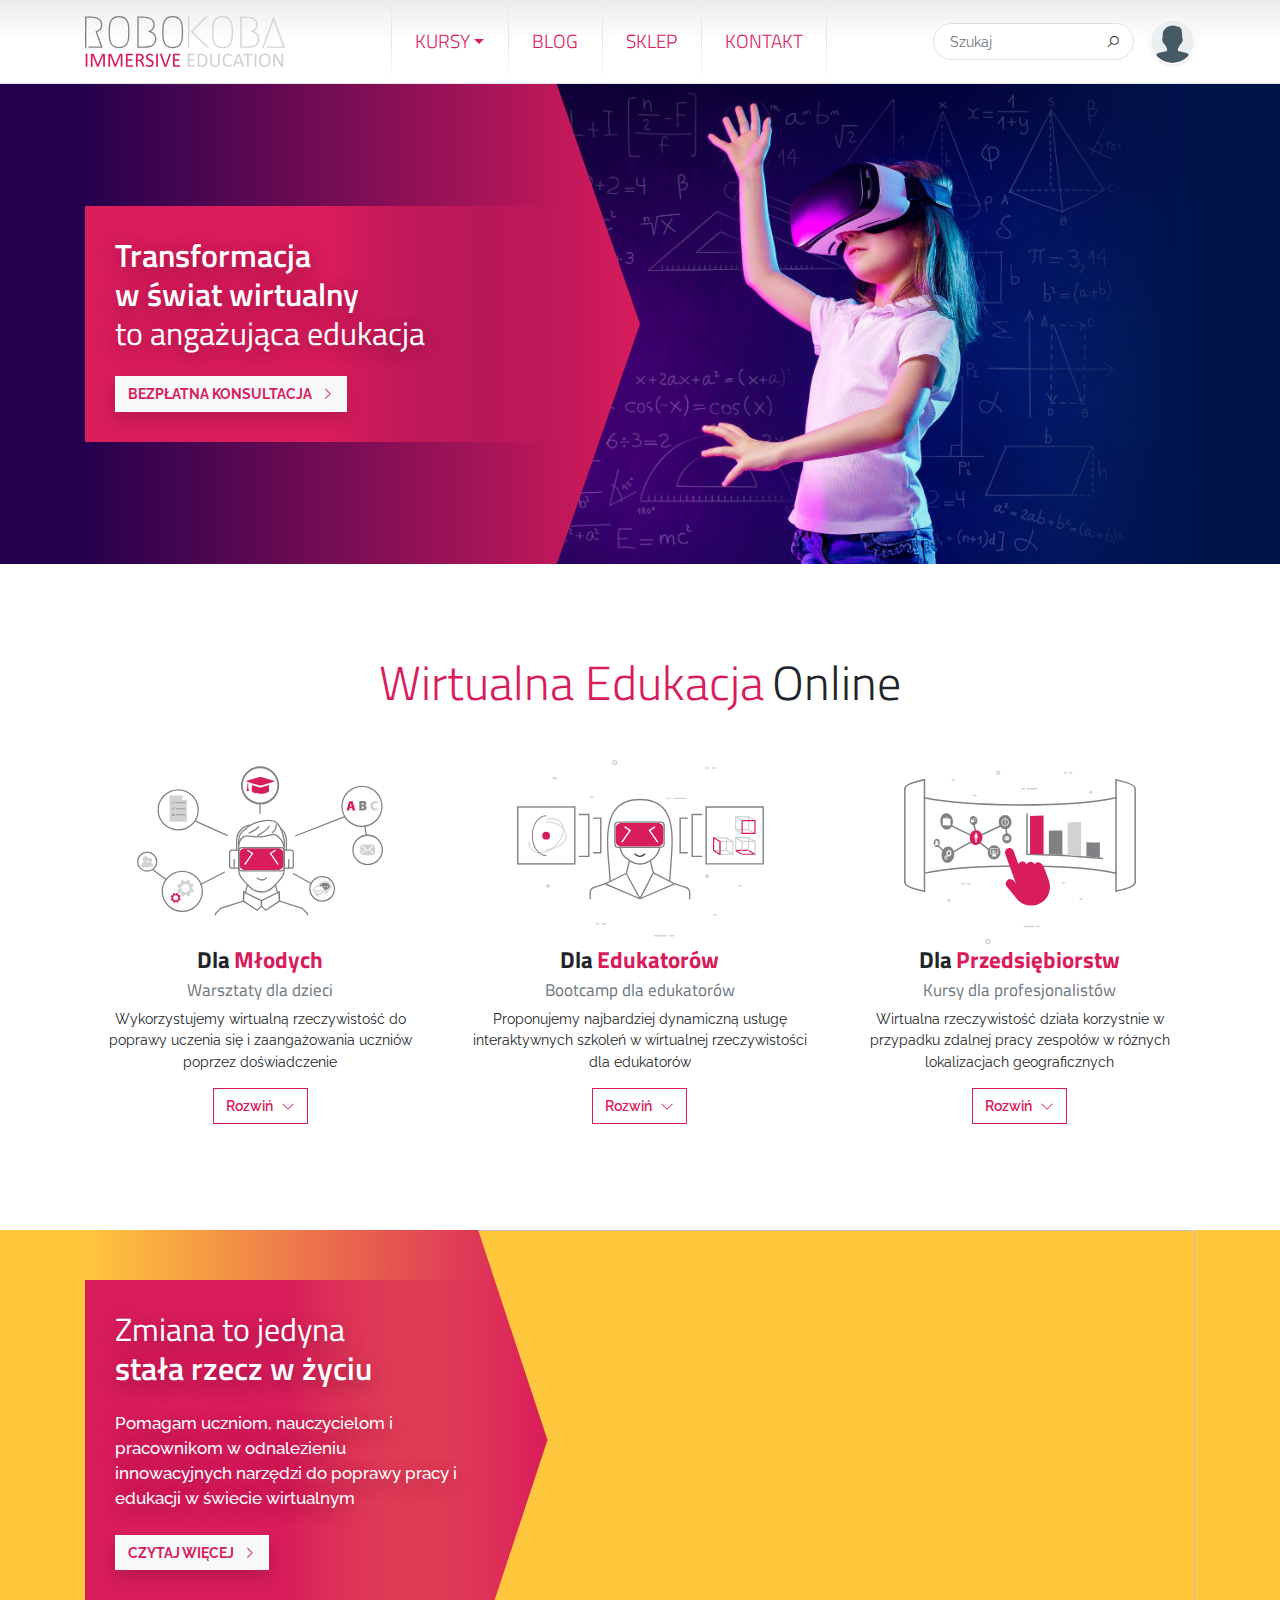
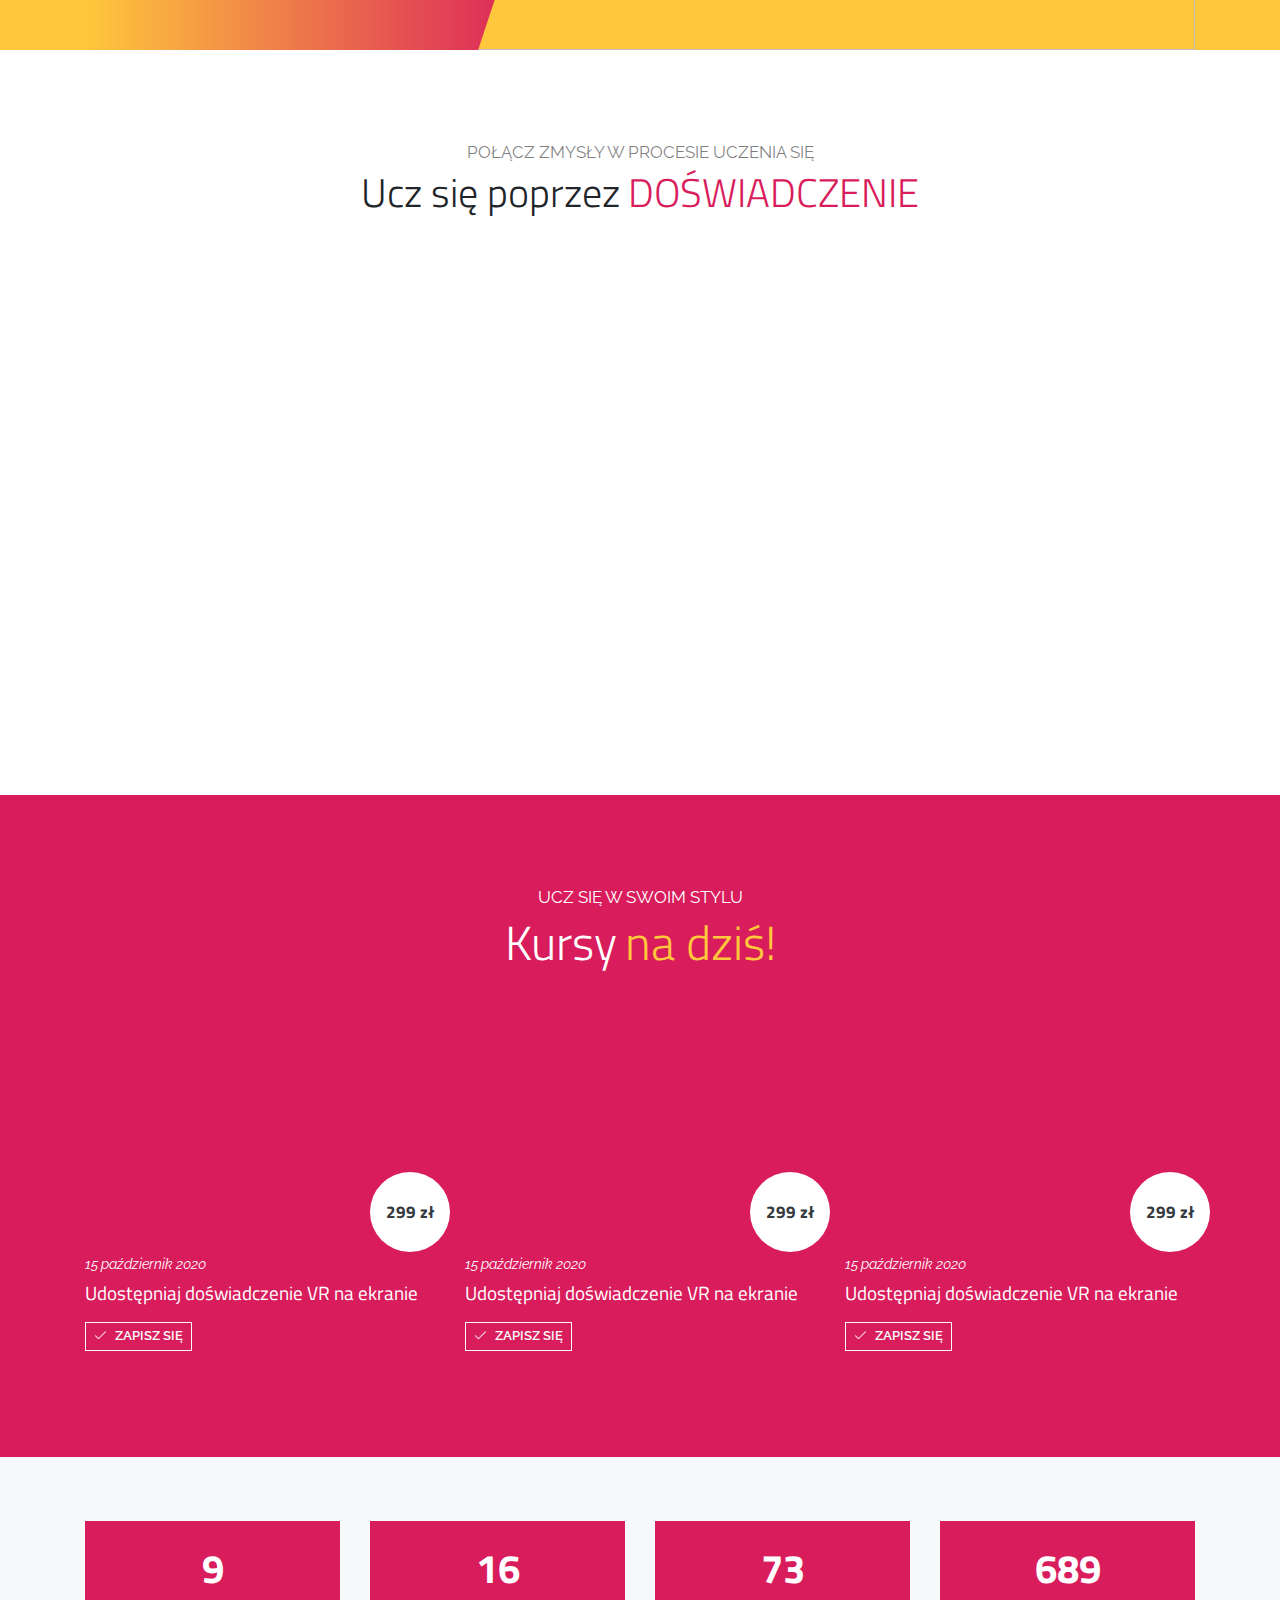
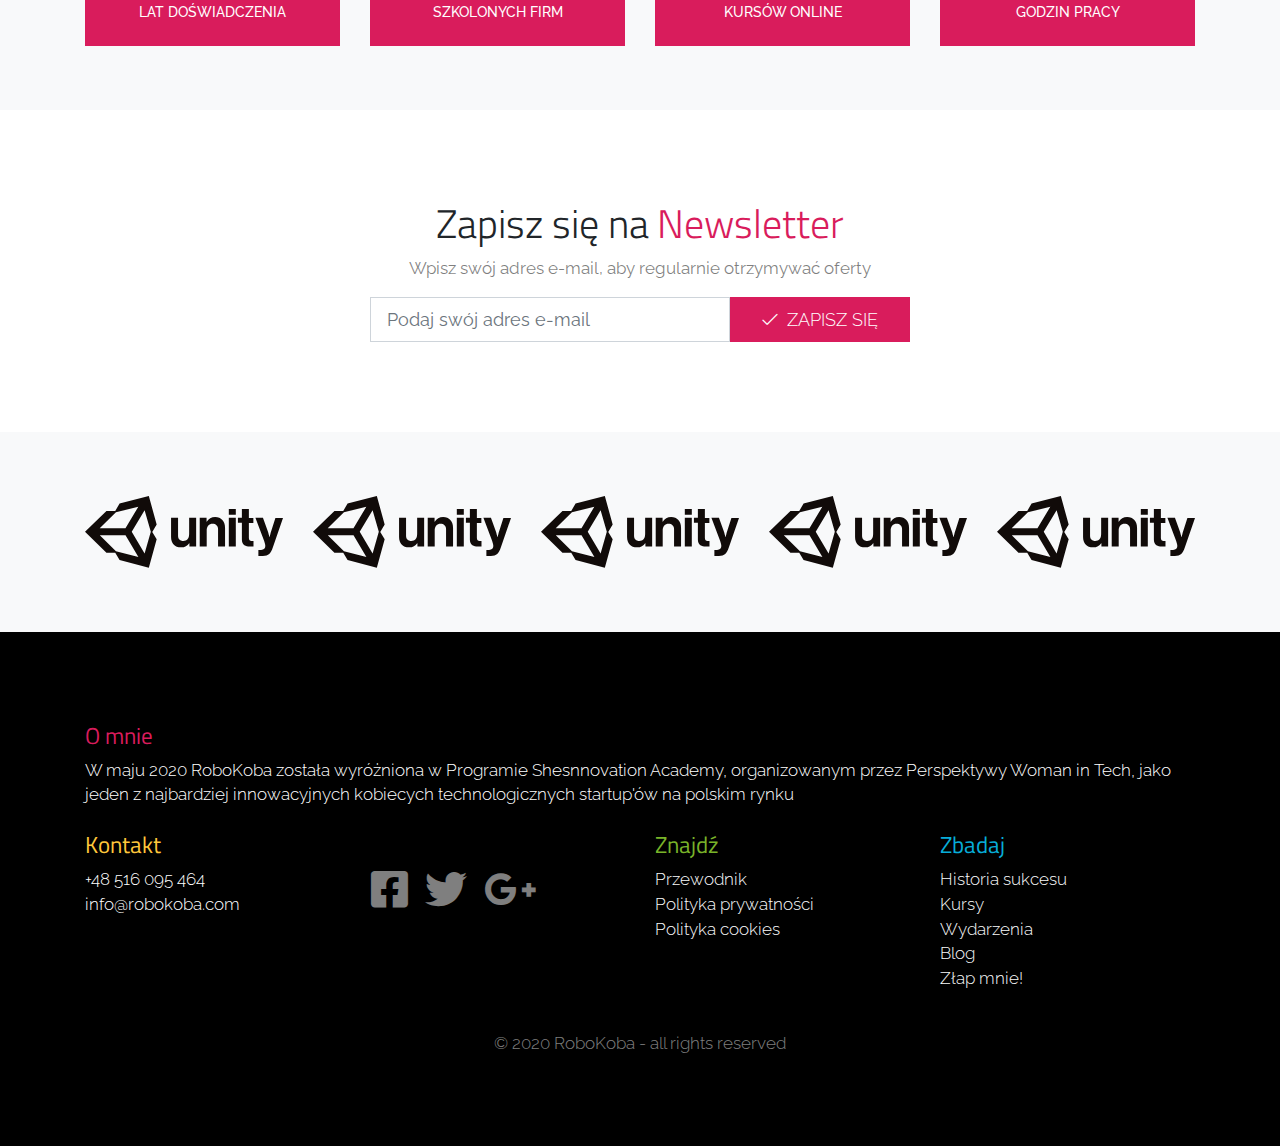
==== commit c24e1dd5: "Update" ====
--- a/index.html
+++ b/index.html
@@ -52,14 +52,10 @@
                             <div class="row no-gutters w-100">
                                 <div class="col-lg-6 d-flex">
                                     <div class="d-flex align-items-center arrow w-100">
-                                        <div class="card text-white border-primary border-0 bg-transparent">
+                                        <div class="card text-white border-primary border-0 bg-transparent w-100">
                                             <div class="card-body p--30">
-                                                <div class="d-flex flex-column">
-                                                    <div>
-                                                        <h1 class="d-flex flex-column mb-4" style="text-shadow: 0px 5px 20px rgba(0,0,0,.65);"><span class="font-weight--600">Transformacja <br>w świat wirtualny</span><span class="font-weight--400">to angażująca edukacja</span></h1>
-                                                        <div><a class="btn btn-light text-uppercase text-primary shadow font-weight--700" role="button" href="page.html"><span class="mr-2">BEZPŁATNA KONSULTACJA</span><i class="la la-angle-right"></i></a></div>
-                                                    </div>
-                                                </div>
+                                                <h1 class="d-flex flex-column card-title mb-4" style="text-shadow: 0px 5px 20px rgba(0,0,0,.35);"><span class="font-weight--600">Transformacja <br>w świat wirtualny</span><span class="font-weight--400">to angażująca edukacja</span></h1>
+                                                <div><a class="btn btn-light text-uppercase text-primary shadow font-weight--700" role="button" href="page.html"><span class="mr-2">BEZPŁATNA KONSULTACJA</span><i class="la la-angle-right"></i></a></div>
                                             </div>
                                         </div>
                                     </div>
@@ -109,15 +105,22 @@
                     </div>
                 </div>
             </div>
-            <div class="bg-warning">
-                <div class="container-xl px-0">
-                    <div class="d-flex align-items-center px-3" id="bg__2" style="background: url(assets/img/AdobeStock_266136611.jpg) center / cover no-repeat;">
-                        <div class="row w-100">
-                            <div class="col-sm-8 col-md-6 col-xl-5">
-                                <div class="d-flex flex-column justify-content-start">
-                                    <h3 class="mb-4"><span class="text-white bg-primary d-inline-block font-weight--600 py-2 px-3">Zmiana to jedyna stała rzecz w życiu!</span></h3>
-                                    <p class="lead mb-4 font-weight--500">Pomagam uczniom, nauczycielom i pracownikom w odnalezieniu innowacyjnych narzędzi do poprawy pracy i edukacji w świecie wirtualnym</p>
-                                    <div><a class="btn btn-light text-uppercase text-primary font-weight--600" role="button" href="page.html"><span class="mr-2">CZYTAJ WIĘCEJ</span><i class="la la-angle-right"></i></a></div>
+            <div class="overflow-hidden bg-2">
+                <div class="container">
+                    <div class="height--420">
+                        <div class="image"><img class="img-fluid" src="assets/img/bg-2.jpg"></div>
+                        <div class="d-flex align-items-stretch content">
+                            <div class="row no-gutters w-100">
+                                <div class="col-lg-6 col-xl-5 d-flex">
+                                    <div class="d-flex align-items-center arrow w-100">
+                                        <div class="card text-white border-primary border-0 bg-transparent w-100">
+                                            <div class="card-body p--30">
+                                                <h1 class="d-flex flex-column card-title mb-4" style="text-shadow: 0px 5px 20px rgba(0,0,0,.35);"><span class="font-weight--400">Zmiana to jedyna</span><span class="font-weight--600">stała rzecz w życiu</span></h1>
+                                                <p class="lead mb-4 font-weight--500" style="text-shadow: 0px 5px 20px rgba(0,0,0,.35);">Pomagam uczniom, nauczycielom i pracownikom w odnalezieniu innowacyjnych narzędzi do poprawy pracy i edukacji w świecie wirtualnym</p>
+                                                <div><a class="btn btn-light text-uppercase text-primary shadow font-weight--700" role="button" href="page.html"><span class="mr-2">Czytaj więcej</span><i class="la la-angle-right"></i></a></div>
+                                            </div>
+                                        </div>
+                                    </div>
                                 </div>
                             </div>
                         </div>
--- a/assets/css/styles.min.css
+++ b/assets/css/styles.min.css
@@ -1 +1 @@
-.flickity-enabled,header ul.nav>li{position:relative}.fancybox-button:focus,.flickity-enabled:focus{outline:0}.flickity-viewport{overflow:hidden;position:relative}.flickity-slider{position:absolute;width:100%;height:100%}.flickity-enabled.is-draggable{-webkit-tap-highlight-color:transparent;-webkit-user-select:none;-moz-user-select:none;-ms-user-select:none;user-select:none}.flickity-enabled.is-draggable .flickity-viewport{cursor:move;cursor:-webkit-grab;cursor:grab}.fancybox-is-grabbing .fancybox-content,.flickity-enabled.is-draggable .flickity-viewport.is-pointer-down{cursor:-webkit-grabbing;cursor:grabbing}.flickity-button{position:absolute;background:hsla(0,0%,100%,.75);border:none;color:#333}.flickity-button:hover{background:#fff;cursor:pointer}.flickity-button:focus{outline:0;box-shadow:0 0 0 5px #19f}.flickity-button:active{opacity:.6}.flickity-button:disabled{opacity:.3;cursor:auto;pointer-events:none}.flickity-button-icon{fill:currentColor}.flickity-prev-next-button{top:50%;width:44px;height:44px;border-radius:50%;transform:translateY(-50%)}.flickity-prev-next-button.previous{left:10px}.flickity-prev-next-button.next{right:10px}.flickity-rtl .flickity-prev-next-button.previous{left:auto;right:10px}.flickity-rtl .flickity-prev-next-button.next{right:auto;left:10px}.flickity-prev-next-button .flickity-button-icon{position:absolute;left:20%;top:20%;width:60%;height:60%}.flickity-page-dots{position:absolute;width:100%;bottom:-25px;padding:0;margin:0;list-style:none;text-align:center;line-height:1}.flickity-rtl .flickity-page-dots{direction:rtl}.flickity-page-dots .dot{display:inline-block;width:10px;height:10px;margin:0 8px;background:#333;border-radius:50%;opacity:.25;cursor:pointer}.flickity-page-dots .dot.is-selected{opacity:1}.fancybox-is-open .fancybox-stage,body.compensate-for-scrollbar{overflow:hidden}.fancybox-active{height:auto}.fancybox-is-hidden{left:-9999px;margin:0;position:absolute!important;top:-9999px;visibility:hidden}.fancybox-container{-webkit-backface-visibility:hidden;height:100%;left:0;outline:0;position:fixed;-webkit-tap-highlight-color:transparent;top:0;-ms-touch-action:manipulation;touch-action:manipulation;transform:translateZ(0);width:100%;z-index:99992}.fancybox-container *{box-sizing:border-box}.fancybox-bg,.fancybox-inner,.fancybox-outer,.fancybox-stage{bottom:0;left:0;position:absolute;right:0;top:0}.fancybox-outer{-webkit-overflow-scrolling:touch;overflow-y:auto}.fancybox-bg{background:#1e1e1e;opacity:0;transition-duration:inherit;transition-property:opacity;transition-timing-function:cubic-bezier(.47,0,.74,.71)}.fancybox-is-open .fancybox-bg{opacity:.9;transition-timing-function:cubic-bezier(.22,.61,.36,1)}.fancybox-caption,.fancybox-infobar,.fancybox-navigation .fancybox-button,.fancybox-toolbar{direction:ltr;opacity:0;position:absolute;transition:opacity .25s,visibility .25s;visibility:hidden;z-index:99997}.fancybox-show-caption .fancybox-caption,.fancybox-show-infobar .fancybox-infobar,.fancybox-show-nav .fancybox-navigation .fancybox-button,.fancybox-show-toolbar .fancybox-toolbar{opacity:1;transition:opacity .25s,visibility;visibility:visible}.fancybox-infobar{color:#ccc;font-size:13px;-webkit-font-smoothing:subpixel-antialiased;height:44px;left:0;line-height:44px;min-width:44px;mix-blend-mode:difference;padding:0 10px;pointer-events:none;top:0;-webkit-touch-callout:none;-webkit-user-select:none;-moz-user-select:none;-ms-user-select:none;user-select:none}.fancybox-toolbar{right:0;top:0}.fancybox-stage{direction:ltr;overflow:visible;transform:translateZ(0);z-index:99994}.fancybox-slide{-webkit-backface-visibility:hidden;display:none;height:100%;left:0;outline:0;overflow:auto;-webkit-overflow-scrolling:touch;padding:44px;position:absolute;text-align:center;top:0;transition-property:transform,opacity;white-space:normal;width:100%;z-index:99994}.fancybox-slide::before{content:'';display:inline-block;font-size:0;height:100%;vertical-align:middle;width:0}.fancybox-is-sliding .fancybox-slide,.fancybox-show-thumbs .fancybox-thumbs,.fancybox-slide--current,.fancybox-slide--next,.fancybox-slide--previous{display:block}.fancybox-slide--image{overflow:hidden;padding:44px 0}.fancybox-button--fsenter svg:nth-child(2),.fancybox-button--fsexit svg:nth-child(1),.fancybox-button--pause svg:nth-child(1),.fancybox-button--play svg:nth-child(2),.fancybox-is-scaling .fancybox-close-small,.fancybox-is-zoomable.fancybox-can-pan .fancybox-close-small,.fancybox-slide--image::before,.flickity--slider.hide--2>.flickity--item+.flickity--item,.flickity--slider.hide--arrows .flickity-prev-next-button,.flickity--slider.hide--nav .flickity-page-dots{display:none}.fancybox-slide--html{padding:6px}.fancybox-content{background:#fff;display:inline-block;margin:0;max-width:100%;overflow:auto;-webkit-overflow-scrolling:touch;padding:44px;position:relative;text-align:left;vertical-align:middle}.fancybox-slide--image .fancybox-content{animation-timing-function:cubic-bezier(.5,0,.14,1);-webkit-backface-visibility:hidden;background:0 0/100% 100% no-repeat;left:0;max-width:none;overflow:visible;padding:0;position:absolute;top:0;-ms-transform-origin:top left;transform-origin:top left;transition-property:transform,opacity;-webkit-user-select:none;-moz-user-select:none;-ms-user-select:none;user-select:none;z-index:99995}.fancybox-can-zoomOut .fancybox-content{cursor:zoom-out}.fancybox-can-zoomIn .fancybox-content{cursor:zoom-in}.fancybox-can-pan .fancybox-content,.fancybox-can-swipe .fancybox-content{cursor:-webkit-grab;cursor:grab}.fancybox-container [data-selectable=true]{cursor:text}.fancybox-image,.fancybox-spaceball{background:0 0;border:0;height:100%;left:0;margin:0;max-height:none;max-width:none;padding:0;position:absolute;top:0;-webkit-user-select:none;-moz-user-select:none;-ms-user-select:none;user-select:none;width:100%}.fancybox-spaceball{z-index:1}.fancybox-slide--iframe .fancybox-content,.fancybox-slide--map .fancybox-content,.fancybox-slide--pdf .fancybox-content,.fancybox-slide--video .fancybox-content{height:100%;overflow:visible;padding:0;width:100%}.bg--black,.fancybox-slide--video .fancybox-content{background:#000}.fancybox-slide--map .fancybox-content{background:#e5e3df}.fancybox-slide--iframe .fancybox-content{background:#fff}.fancybox-iframe,.fancybox-video{background:0 0;border:0;display:block;height:100%;margin:0;overflow:hidden;padding:0;width:100%}.fancybox-iframe{left:0;position:absolute;top:0}.fancybox-error{background:#fff;cursor:default;max-width:400px;padding:40px;width:100%}.fancybox-error p{color:#444;font-size:16px;line-height:20px;margin:0;padding:0}.fancybox-button{background:rgba(30,30,30,.6);border:0;border-radius:0;box-shadow:none;cursor:pointer;display:inline-block;height:44px;margin:0;padding:10px;position:relative;transition:color .2s;vertical-align:top;visibility:inherit;width:44px}.fancybox-button,.fancybox-button:link,.fancybox-button:visited{color:#ccc}.fancybox-button:hover{color:#fff}.fancybox-button.fancybox-focus{outline:dotted 1px}.fancybox-button[disabled],.fancybox-button[disabled]:hover{color:#888;cursor:default;outline:0}.fancybox-button div{height:100%}.fancybox-button svg{display:block;height:100%;overflow:visible;position:relative;width:100%}.fancybox-button svg path{fill:currentColor;stroke-width:0}.fancybox-progress{background:#ff5268;height:2px;left:0;position:absolute;right:0;top:0;-ms-transform:scaleX(0);transform:scaleX(0);-ms-transform-origin:0;transform-origin:0;transition-property:transform;transition-timing-function:linear;z-index:99998}.fancybox-close-small{background:0 0;border:0;border-radius:0;color:#ccc;cursor:pointer;opacity:.8;padding:8px;position:absolute;right:-12px;top:-44px;z-index:401}.fancybox-close-small:hover{color:#fff;opacity:1}.fancybox-slide--html .fancybox-close-small{color:currentColor;padding:10px;right:0;top:0}.fancybox-slide--image.fancybox-is-scaling .fancybox-content{overflow:hidden}.fancybox-navigation .fancybox-button{background-clip:content-box;height:100px;opacity:0;position:absolute;top:calc(50% - 50px);width:70px}.fancybox-navigation .fancybox-button div{padding:7px}.fancybox-navigation .fancybox-button--arrow_left{left:0;left:env(safe-area-inset-left);padding:31px 26px 31px 6px}.fancybox-navigation .fancybox-button--arrow_right{padding:31px 6px 31px 26px;right:0;right:env(safe-area-inset-right)}.fancybox-caption{background:linear-gradient(to top,rgba(0,0,0,.85) 0,rgba(0,0,0,.3) 50%,rgba(0,0,0,.15) 65%,rgba(0,0,0,.075) 75.5%,rgba(0,0,0,.037) 82.85%,rgba(0,0,0,.019) 88%,rgba(0,0,0,0) 100%);bottom:0;color:#eee;font-size:14px;font-weight:400;left:0;line-height:1.5;padding:75px 44px 25px;pointer-events:none;right:0;text-align:center;z-index:99996}.fancybox-caption--separate{margin-top:-50px}.fancybox-caption__body{max-height:50vh;overflow:auto;pointer-events:all}.fancybox-caption a,.fancybox-caption a:link,.fancybox-caption a:visited{color:#ccc;text-decoration:none}.fancybox-caption a:hover{color:#fff;text-decoration:underline}.fancybox-loading{animation:1s linear infinite fancybox-rotate;background:0 0;border:4px solid #888;border-bottom-color:#fff;border-radius:50%;height:50px;left:50%;margin:-25px 0 0 -25px;opacity:.7;padding:0;position:absolute;top:50%;width:50px;z-index:99999}@keyframes fancybox-rotate{100%{transform:rotate(360deg)}}.fancybox-animated{transition-timing-function:cubic-bezier(0,0,.25,1)}.fancybox-fx-slide.fancybox-slide--previous{opacity:0;transform:translate3d(-100%,0,0)}.fancybox-fx-slide.fancybox-slide--next{opacity:0;transform:translate3d(100%,0,0)}.fancybox-fx-slide.fancybox-slide--current{opacity:1;transform:translate3d(0,0,0)}.fancybox-fx-fade.fancybox-slide--next,.fancybox-fx-fade.fancybox-slide--previous{opacity:0;transition-timing-function:cubic-bezier(.19,1,.22,1)}.fancybox-fx-fade.fancybox-slide--current{opacity:1}.fancybox-fx-zoom-in-out.fancybox-slide--previous{opacity:0;transform:scale3d(1.5,1.5,1.5)}.fancybox-fx-zoom-in-out.fancybox-slide--next{opacity:0;transform:scale3d(.5,.5,.5)}.fancybox-fx-zoom-in-out.fancybox-slide--current{opacity:1;transform:scale3d(1,1,1)}.fancybox-fx-rotate.fancybox-slide--previous{opacity:0;-ms-transform:rotate(-360deg);transform:rotate(-360deg)}.fancybox-fx-rotate.fancybox-slide--next{opacity:0;-ms-transform:rotate(360deg);transform:rotate(360deg)}.fancybox-fx-rotate.fancybox-slide--current{opacity:1;-ms-transform:rotate(0);transform:rotate(0)}.fancybox-fx-circular.fancybox-slide--previous{opacity:0;transform:scale3d(0,0,0) translate3d(-100%,0,0)}.fancybox-fx-circular.fancybox-slide--next{opacity:0;transform:scale3d(0,0,0) translate3d(100%,0,0)}.fancybox-fx-circular.fancybox-slide--current{opacity:1;transform:scale3d(1,1,1) translate3d(0,0,0)}.fancybox-fx-tube.fancybox-slide--previous{transform:translate3d(-100%,0,0) scale(.1) skew(-10deg)}.fancybox-fx-tube.fancybox-slide--next{transform:translate3d(100%,0,0) scale(.1) skew(10deg)}.fancybox-fx-tube.fancybox-slide--current{transform:translate3d(0,0,0) scale(1)}@media all and (max-height:576px){.fancybox-slide{padding-left:6px;padding-right:6px}.fancybox-slide--image{padding:6px 0}.fancybox-close-small{right:-6px}.fancybox-slide--image .fancybox-close-small{background:#4e4e4e;color:#f2f4f6;height:36px;opacity:1;padding:6px;right:0;top:0;width:36px}.fancybox-caption{padding-left:12px;padding-right:12px}}.fancybox-share{background:#f4f4f4;border-radius:3px;max-width:90%;padding:30px;text-align:center}.fancybox-share h1{color:#222;font-size:35px;font-weight:700;margin:0 0 20px}.fancybox-share p{margin:0;padding:0}.fancybox-share__button{border:0;border-radius:3px;display:inline-block;font-size:14px;font-weight:700;line-height:40px;margin:0 5px 10px;min-width:130px;padding:0 15px;text-decoration:none;transition:.2s;-webkit-user-select:none;-moz-user-select:none;-ms-user-select:none;user-select:none;white-space:nowrap}.btn-outline-primary:hover,.btn-primary,.fancybox-share__button:link,.fancybox-share__button:visited{color:#fff}.fancybox-share__button:hover{text-decoration:none}.fancybox-share__button--fb{background:#3b5998}.fancybox-share__button--fb:hover{background:#344e86}.fancybox-share__button--pt{background:#bd081d}.fancybox-share__button--pt:hover{background:#aa0719}.fancybox-share__button--tw{background:#1da1f2}.fancybox-share__button--tw:hover{background:#0d95e8}.fancybox-share__button svg{height:25px;margin-right:7px;position:relative;top:-1px;vertical-align:middle;width:25px}.fancybox-share__button svg path{fill:#fff}.fancybox-share__input{background:0 0;border:0;border-bottom:1px solid #d7d7d7;border-radius:0;color:#5d5b5b;font-size:14px;margin:10px 0 0;outline:0;padding:10px 15px;width:100%}.fancybox-thumbs{background:#ddd;bottom:0;display:none;margin:0;-webkit-overflow-scrolling:touch;-ms-overflow-style:-ms-autohiding-scrollbar;padding:2px 2px 4px;position:absolute;right:0;-webkit-tap-highlight-color:transparent;top:0;width:212px;z-index:99995}.fancybox-thumbs-x{overflow-x:auto;overflow-y:hidden}.fancybox-show-thumbs .fancybox-inner{right:212px}.fancybox-thumbs__list{font-size:0;height:100%;list-style:none;margin:0;overflow-x:hidden;overflow-y:auto;padding:0;position:relative;white-space:nowrap;width:100%}.fancybox-thumbs-x .fancybox-thumbs__list{overflow:hidden}.fancybox-thumbs-y .fancybox-thumbs__list::-webkit-scrollbar{width:7px}.fancybox-thumbs-y .fancybox-thumbs__list::-webkit-scrollbar-track{background:#fff;border-radius:10px;box-shadow:inset 0 0 6px rgba(0,0,0,.3)}.fancybox-thumbs-y .fancybox-thumbs__list::-webkit-scrollbar-thumb{background:#2a2a2a;border-radius:10px}.fancybox-thumbs__list a{-webkit-backface-visibility:hidden;backface-visibility:hidden;background-color:rgba(0,0,0,.1);background-position:center center;background-repeat:no-repeat;background-size:cover;cursor:pointer;float:left;height:75px;margin:2px;max-height:calc(100% - 8px);max-width:calc(50% - 4px);outline:0;overflow:hidden;padding:0;position:relative;-webkit-tap-highlight-color:transparent;width:100px}.fancybox-thumbs__list a::before{border:6px solid #ff5268;bottom:0;content:'';left:0;opacity:0;position:absolute;right:0;top:0;transition:.2s cubic-bezier(.25,.46,.45,.94);z-index:99991}.fancybox-thumbs__list a:focus::before{opacity:.5}.fancybox-thumbs__list a.fancybox-thumbs-active::before{opacity:1}@media all and (max-width:576px){.fancybox-thumbs{width:110px}.fancybox-show-thumbs .fancybox-inner{right:110px}.fancybox-thumbs__list a{max-width:calc(100% - 10px)}}.flickity-viewport{width:100%;height:100%}.flickity--slider.arrows--white .flickity-prev-next-button{border-radius:0;background:0 0}.flickity--slider.arrows--white .flickity-prev-next-button svg *{fill:#fff}.ratio{display:block;position:relative;width:100%}.ratio:after{content:"";display:block;padding-bottom:100%}.ratio>*{position:absolute;width:100%;height:100%;display:flex;justify-content:center;align-items:center}.ratio>*>* .svg,.ratio>*>* iframe,.ratio>*>img{position:absolute;width:100%;height:100%;left:0;top:0;object-fit:cover}.ratio.ratio-3-1:after{padding-bottom:calc(100% * 1 / 3)}.ratio.ratio-5-2:after{padding-bottom:calc(100% * 2 / 5)}.ratio.ratio-2-1:after{padding-bottom:calc(100% * 1 / 2)}.ratio.ratio-16-9:after{padding-bottom:calc(100% * 9 / 16)}.ratio.ratio-3-2:after{padding-bottom:calc(100% * 2 / 3)}.ratio.ratio-4-3:after{padding-bottom:calc(100% * 3 / 4)}.ratio.ratio-5-4:after{padding-bottom:calc(100% * 4 / 5)}.ratio.ratio-1-1:after{padding-bottom:calc(100% * 1 / 1)}.ratio.ratio-4-5:after{padding-bottom:calc(100% * 5 / 4)}.ratio.ratio-3-4:after{padding-bottom:calc(100% * 4 / 3)}.ratio.ratio-2-3:after{padding-bottom:calc(100% * 3 / 2)}.ratio.ratio-1-2:after{padding-bottom:calc(100% * 2 / 1)}@media (min-width:768px){.ratio-md{display:block;position:relative;width:100%}.ratio-md:after{content:"";display:block;padding-bottom:100%}.ratio-md>*{position:absolute;width:100%;height:100%;display:flex;justify-content:center;align-items:center}.ratio-md>*>* .svg,.ratio-md>*>* iframe,.ratio-md>*>img{position:absolute;width:100%;height:100%;left:0;top:0;object-fit:cover}.ratio-md.ratio-md-3-1:after,.ratio-sm.ratio-md-3-1:after,.ratio.ratio-md-3-1:after{padding-bottom:calc(100% * 1 / 3)}.ratio-md.ratio-md-5-2:after,.ratio-sm.ratio-md-5-2:after,.ratio.ratio-md-5-2:after{padding-bottom:calc(100% * 2 / 5)}.ratio-md.ratio-md-2-1:after,.ratio-sm.ratio-md-2-1:after,.ratio.ratio-md-2-1:after{padding-bottom:calc(100% * 1 / 2)}.ratio-md.ratio-md-16-9:after,.ratio-sm.ratio-md-16-9:after,.ratio.ratio-md-16-9:after{padding-bottom:calc(100% * 9 / 1